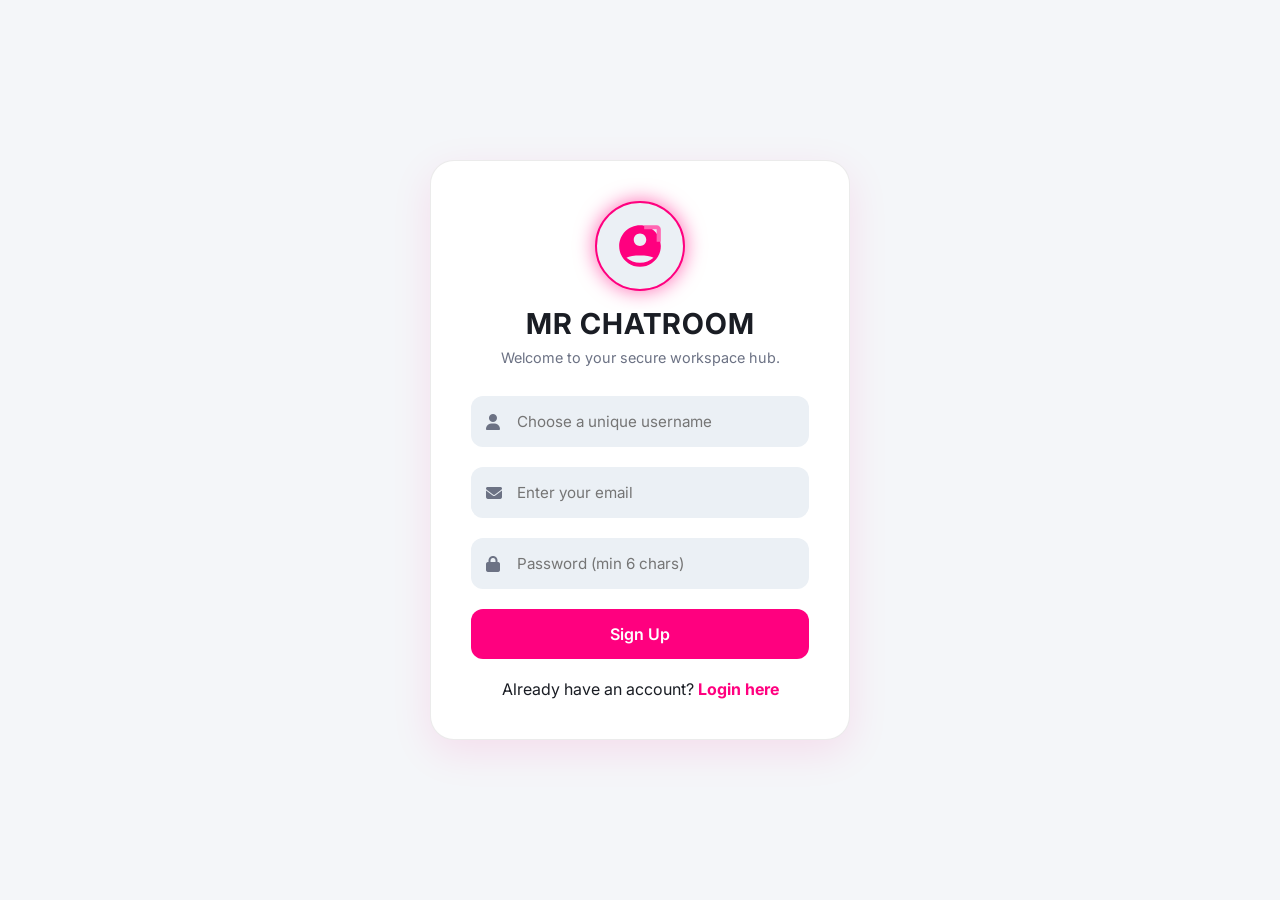
==== index.html @ c6b0d4cb "Add files via upload" ====
<!DOCTYPE html>
<html lang="en">
<head>
    <meta charset="UTF-8">
    <meta name="viewport" content="width=device-width, initial-scale=1.0, maximum-scale=1.0, user-scalable=no, viewport-fit=cover">
    <title>MR - CHATTING PREMIUM</title>

    <!-- EARLY THEME APPLICATION TO PREVENT FOUC -->
    <script>
        (function() {
            const savedTheme = localStorage.getItem("mr_web_theme") || "default";
            if (savedTheme === "default") {
                const systemPrefersDark = window.matchMedia("(prefers-color-scheme: dark)").matches;
                document.documentElement.setAttribute("data-theme", systemPrefersDark ? "dark" : "white");
            } else {
                document.documentElement.setAttribute("data-theme", savedTheme);
            }
        })();
    
// ==================== GAMES, LEADERBOARD & QUIZ SYSTEM ====================

let goldLbUnsub = null;
let levelLbUnsub = null;
let quizLbUnsub = null;

const quizQuestions = [
    { q: "What is the chemical symbol for water?", options: ["H2O", "CO2", "O2", "NaCl"], answer: 0, category: "Chemistry" },
    { q: "What planet is known as the Red Planet?", options: ["Venus", "Mars", "Jupiter", "Saturn"], answer: 1, category: "Astronomy" },
    { q: "What is the speed of light in vacuum?", options: ["300,000 km/s", "150,000 km/s", "1,000 km/s", "Infinite"], answer: 0, category: "Physics" },
    { q: "Which gas do plants absorb from the atmosphere?", options: ["Oxygen", "Nitrogen", "Carbon Dioxide", "Hydrogen"], answer: 2, category: "Biology" },
    { q: "What is the hardest natural substance on Earth?", options: ["Gold", "Iron", "Diamond", "Quartz"], answer: 2, category: "Chemistry" },
    { q: "What force keeps planets in orbit around the Sun?", options: ["Magnetic", "Gravity", "Nuclear", "Electric"], answer: 1, category: "Physics" },
    { q: "What is the largest organ in the human body?", options: ["Heart", "Brain", "Skin", "Liver"], answer: 2, category: "Biology" },
    { q: "What particle has a negative charge?", options: ["Proton", "Neutron", "Electron", "Photon"], answer: 2, category: "Physics" },
    { q: "What is the main gas in Earth's atmosphere?", options: ["Oxygen", "Carbon Dioxide", "Nitrogen", "Hydrogen"], answer: 2, category: "Chemistry" },
    { q: "How many bones are in the adult human body?", options: ["106", "206", "256", "306"], answer: 1, category: "Biology" },
    { q: "What is the unit of electrical resistance?", options: ["Volt", "Ampere", "Ohm", "Watt"], answer: 2, category: "Physics" },
    { q: "Which element has the atomic number 1?", options: ["Helium", "Hydrogen", "Lithium", "Carbon"], answer: 1, category: "Chemistry" },
    { q: "What process do plants use to make food?", options: ["Respiration", "Photosynthesis", "Digestion", "Fermentation"], answer: 1, category: "Biology" },
    { q: "What is the closest star to Earth?", options: ["Proxima Centauri", "Sirius", "The Sun", "Alpha Centauri"], answer: 2, category: "Astronomy" },
    { q: "What is the pH of pure water?", options: ["0", "7", "14", "1"], answer: 1, category: "Chemistry" }
];

let currentQuizIndex = 0;
let quizScore = 0;
let quizTimer = null;
let quizTimeLeft = 15;
let quizAnswered = false;
let quizActive = false;

function setupGamesModal() {
    const openGamesBtn = document.getElementById('open-games-btn');
    const gamesModal = document.getElementById('games-modal');
    const closeGamesBtn = document.getElementById('close-games-btn');
    const diceCard = document.getElementById('games-dice-card');

    if (openGamesBtn && gamesModal) {
        openGamesBtn.addEventListener('click', () => {
            gamesModal.classList.remove('hidden');
        });
    }
    if (closeGamesBtn && gamesModal) {
        closeGamesBtn.addEventListener('click', () => gamesModal.classList.add('hidden'));
    }
    if (diceCard) {
        diceCard.addEventListener('click', () => {
            if (gamesModal) gamesModal.classList.add('hidden');
            document.getElementById('dice-game-modal').classList.remove('hidden');
            loadDiceGame();
        });
    }
    // Add quiz card to games modal
    const gamesBox = gamesModal.querySelector('div[style*="display: flex; flex-direction: column; gap: 15px"]');
    if (gamesBox) {
        const quizCard = document.createElement('div');
        quizCard.style.cssText = 'background: var(--bg-card); border-radius: 16px; padding: 20px; border: 1px solid var(--glass-border); cursor: pointer; transition: all 0.2s;';
        quizCard.onmouseover = function() { this.style.borderColor = 'var(--pink-primary)'; };
        quizCard.onmouseout = function() { this.style.borderColor = 'var(--glass-border)'; };
        quizCard.innerHTML = `
            <div style="display: flex; align-items: center; gap: 15px;">
                <div style="width: 50px; height: 50px; border-radius: 12px; background: linear-gradient(135deg, #9D00FF, var(--pink-primary)); display: flex; align-items: center; justify-content: center; font-size: 1.5rem;"><i class="fas fa-brain" style="color: white;"></i></div>
                <div style="flex: 1;">
                    <h3 style="font-size: 1rem; margin-bottom: 4px;">Science Quiz</h3>
                    <p style="font-size: 0.8rem; color: var(--text-muted);">Test your knowledge. Win Gold instantly.</p>
                </div>
                <i class="fas fa-chevron-right" style="color: var(--text-muted);"></i>
            </div>
        `;
        quizCard.addEventListener('click', () => {
            if (gamesModal) gamesModal.classList.add('hidden');
            document.getElementById('quiz-modal').classList.remove('hidden');
            resetQuizUI();
        });
        gamesBox.appendChild(quizCard);
    }
}

function setupLeaderboardModals() {
    const closeGold = document.getElementById('close-gold-leaderboard');
    const closeLevel = document.getElementById('close-level-leaderboard');
    if (closeGold) {
        closeGold.addEventListener('click', () => {
            document.getElementById('gold-leaderboard-modal').classList.add('hidden');
            if (goldLbUnsub) { goldLbUnsub(); goldLbUnsub = null; }
        });
    }
    if (closeLevel) {
        closeLevel.addEventListener('click', () => {
            document.getElementById('level-leaderboard-modal').classList.add('hidden');
            if (levelLbUnsub) { levelLbUnsub(); levelLbUnsub = null; }
        });
    }
}

function setupDiceGameListeners() {
    const betBtns = document.querySelectorAll('.bet-btn');
    const rollBtn = document.getElementById('roll-dice-btn');
    const closeBtn = document.getElementById('close-dice-btn');
    if (!betBtns.length || !rollBtn || !closeBtn) {
        setTimeout(setupDiceGameListeners, 100);
        return;
    }
    betBtns.forEach(btn => {
        btn.addEventListener('click', () => {
            betBtns.forEach(b => b.classList.remove('selected'));
            btn.classList.add('selected');
            selectedDiceBet = parseInt(btn.dataset.bet);
        });
    });
    rollBtn.addEventListener('click', playDiceGame);
    closeBtn.addEventListener('click', () => {
        document.getElementById('dice-game-modal').classList.add('hidden');
    });
}

async function loadDiceGame() {
    if (!currentUser) return;
    try {
        const snap = await getDoc(doc(db, "users", currentUser.uid));
        const data = snap.data();
        document.getElementById('dice-gold-balance').innerText = ((data.gold || 0)).toLocaleString();
    } catch(e) {}
    loadDiceHistory();
}

async function loadDiceHistory() {
    const container = document.getElementById('dice-history');
    if (!container) return;
    try {
        const q = query(collection(db, "dice_games"), where("userId", "==", currentUser.uid));
        const snap = await getDocs(q);
        container.innerHTML = "";
        if (snap.empty) {
            container.innerHTML = "<p style='text-align:center; opacity:0.5; padding: 10px;'>No games yet</p>";
            return;
        }
        const games = [];
        snap.forEach(d => games.push(d.data()));
        games.sort((a, b) => (b.timestamp || 0) - (a.timestamp || 0));
        let html = "";
        games.forEach(data => {
            const net = data.winnings - data.bet;
            const color = net > 0 ? '#34C759' : (net < 0 ? '#FF3B30' : 'var(--text-muted)');
            const sign = net > 0 ? '+' : '';
            html += `<div class="dice-history-item"><span>Bet ${data.bet} | Roll ${data.roll}</span><span style="color:${color}; font-weight:600;">${sign}${net}</span></div>`;
        });
        container.innerHTML = html;
    } catch(e) {
        container.innerHTML = "<p style='text-align:center; color:red; padding: 10px;'>Error loading history</p>";
    }
}

async function playDiceGame() {
    if (!currentUser) return;
    const bet = selectedDiceBet;
    const userRef = doc(db, "users", currentUser.uid);
    let gold = 0;
    try {
        const snap = await getDoc(userRef);
        gold = (snap.data() || {}).gold || 0;
    } catch(e) { return; }

    if (gold < bet) {
        showToast("💰 Not enough Gold!");
        return;
    }

    const diceEl = document.getElementById('dice-1');
    const resultEl = document.getElementById('dice-result');
    const rollBtn = document.getElementById('roll-dice-btn');

    rollBtn.disabled = true;
    diceEl.classList.add('rolling');
    resultEl.innerText = "Rolling...";
    resultEl.style.color = "";

    try {
        await updateDoc(userRef, { gold: increment(-bet) });
    } catch(e) { return; }
    document.getElementById('dice-gold-balance').innerText = (gold - bet).toLocaleString();

    setTimeout(async () => {
        const roll = Math.floor(Math.random() * 6) + 1;
        diceEl.classList.remove('rolling');
        diceEl.querySelector('.dice-face').innerText = roll;

        let winnings = 0;
        if (roll <= 2) winnings = 0;
        else if (roll <= 4) winnings = bet;
        else if (roll === 5) winnings = bet * 2;
        else winnings = bet * 3;

        const netProfit = winnings - bet;

        if (winnings > 0) {
            try {
                await updateDoc(userRef, { gold: increment(winnings) });
            } catch(e) {}
            document.getElementById('dice-gold-balance').innerText = (gold - bet + winnings).toLocaleString();
        }

        try {
            await addDoc(collection(db, "dice_games"), {
                userId: currentUser.uid,
                bet: bet,
                roll: roll,
                winnings: winnings,
                timestamp: new Date().getTime()
            });
        } catch(e) {}

        if (roll <= 2) {
            resultEl.innerText = `❌ Rolled ${roll}. You lost ${bet} Gold.`;
            resultEl.style.color = "#FF3B30";
        } else if (roll <= 4) {
            resultEl.innerText = `😐 Rolled ${roll}. Break even.`;
            resultEl.style.color = "var(--text-muted)";
        } else if (roll === 5) {
            resultEl.innerText = `🎉 Rolled ${roll}! Won ${winnings} Gold!`;
            resultEl.style.color = "#34C759";
        } else {
            resultEl.innerText = `🔥 Rolled ${roll}! JACKPOT! Won ${winnings} Gold!`;
            resultEl.style.color = "#FFD700";
        }

        rollBtn.disabled = false;
        loadDiceHistory();
    }, 1500);
}

// ==================== REAL-TIME LEADERBOARDS ====================

async function loadGoldLeaderboard() {
    const container = document.getElementById('gold-leaderboard-list');
    if (!container) return;
    container.innerHTML = '<p style="text-align: center; color: var(--text-muted); padding: 20px;">Loading...</p>';

    if (goldLbUnsub) { goldLbUnsub(); goldLbUnsub = null; }

    try {
        goldLbUnsub = onSnapshot(collection(db, "users"), (snap) => {
            let users = [];
            snap.forEach(d => users.push(d.data()));
            users.sort((a, b) => (b.gold || 0) - (a.gold || 0));
            users = users.slice(0, 20);

            let html = "";
            users.forEach((u, idx) => {
                const medal = idx === 0 ? '🥇' : (idx === 1 ? '🥈' : (idx === 2 ? '🥉' : `#${idx + 1}`));
                html += `
                    <div style="display: flex; align-items: center; gap: 12px; padding: 10px; background: var(--bg-card); border-radius: 12px; border: 1px solid var(--glass-border);">
                        <div style="font-size: 1.2rem; font-weight: 700; width: 36px; text-align: center; color: var(--pink-primary);">${medal}</div>
                        <img src="${u.photoURL || 'https://via.placeholder.com/40'}" style="width: 36px; height: 36px; border-radius: 50%; object-fit: cover; border: 2px solid var(--pink-primary);">
                        <div style="flex: 1; min-width: 0;">
                            <div style="font-weight: 600; font-size: 0.9rem; white-space: nowrap; overflow: hidden; text-overflow: ellipsis;">${u.fullName || u.username || 'User'}</div>
                            <div style="font-size: 0.75rem; color: var(--text-muted);">Lv.${u.level || 1}</div>
                        </div>
                        <div style="font-weight: 700; color: #FFD700; font-size: 0.9rem;">${(u.gold || 0).toLocaleString()} <i class="fas fa-coins" style="font-size: 0.7rem;"></i></div>
                    </div>
                `;
            });
            container.innerHTML = html;
        });
    } catch(e) {
        container.innerHTML = '<p style="text-align: center; color: #FF3B30; padding: 20px;">Failed to load leaderboard.</p>';
    }
}

async function loadLevelLeaderboard() {
    const container = document.getElementById('level-leaderboard-list');
    if (!container) return;
    container.innerHTML = '<p style="text-align: center; color: var(--text-muted); padding: 20px;">Loading...</p>';

    if (levelLbUnsub) { levelLbUnsub(); levelLbUnsub = null; }

    try {
        levelLbUnsub = onSnapshot(collection(db, "users"), (snap) => {
            let users = [];
            snap.forEach(d => users.push(d.data()));
            users.sort((a, b) => (b.level || 1) - (a.level || 1) || (b.xp || 0) - (a.xp || 0));
            users = users.slice(0, 20);

            let html = "";
            users.forEach((u, idx) => {
                const medal = idx === 0 ? '🥇' : (idx === 1 ? '🥈' : (idx === 2 ? '🥉' : `#${idx + 1}`));
                const badge = getUserBadgeType(u.level || 1);
                html += `
                    <div style="display: flex; align-items: center; gap: 12px; padding: 10px; background: var(--bg-card); border-radius: 12px; border: 1px solid var(--glass-border);">
                        <div style="font-size: 1.2rem; font-weight: 700; width: 36px; text-align: center; color: var(--pink-primary);">${medal}</div>
                        <img src="${u.photoURL || 'https://via.placeholder.com/40'}" style="width: 36px; height: 36px; border-radius: 50%; object-fit: cover; border: 2px solid var(--pink-primary);">
                        <div style="flex: 1; min-width: 0;">
                            <div style="font-weight: 600; font-size: 0.9rem; white-space: nowrap; overflow: hidden; text-overflow: ellipsis;">${u.fullName || u.username || 'User'}</div>
                            <div style="font-size: 0.75rem; color: var(--text-muted);">${(u.xp || 0)}/${calculateRequiredXpForLevel(u.level || 1)} XP</div>
                        </div>
                        <div style="display: flex; align-items: center; gap: 6px;">
                            <span style="font-weight: 700; color: var(--pink-light); font-size: 0.9rem;">Lv.${u.level || 1}</span>
                            <span class="badge-type ${badge.class}" style="font-size: 0.6rem; padding: 1px 5px;">${badge.text}</span>
                        </div>
                    </div>
                `;
            });
            container.innerHTML = html;
        });
    } catch(e) {
        container.innerHTML = '<p style="text-align: center; color: #FF3B30; padding: 20px;">Failed to load leaderboard.</p>';
    }
}

// ==================== SCIENCE QUIZ SYSTEM ====================

function setupQuizGame() {
    const closeQuizBtn = document.getElementById('close-quiz-btn');
    const startBtn = document.getElementById('quiz-start-btn');
    const nextBtn = document.getElementById('quiz-next-btn');

    if (closeQuizBtn) {
        closeQuizBtn.addEventListener('click', () => {
            document.getElementById('quiz-modal').classList.add('hidden');
            stopQuizTimer();
            quizActive = false;
        });
    }
    if (startBtn) {
        startBtn.addEventListener('click', startQuizGame);
    }
    if (nextBtn) {
        nextBtn.addEventListener('click', nextQuizQuestion);
    }
    loadQuizLeaderboard();
}

function resetQuizUI() {
    currentQuizIndex = 0;
    quizScore = 0;
    quizAnswered = false;
    quizActive = false;
    document.getElementById('quiz-current-q').innerText = '1';
    document.getElementById('quiz-timer').innerText = '15s';
    document.getElementById('quiz-timer').style.color = 'var(--pink-primary)';
    document.getElementById('quiz-question-box').innerText = 'Press Start to begin the Science Quiz!';
    document.getElementById('quiz-options').innerHTML = '';
    document.getElementById('quiz-result-area').innerText = '';
    document.getElementById('quiz-start-btn').style.display = 'inline-block';
    document.getElementById('quiz-next-btn').style.display = 'none';
}

function startQuizGame() {
    if (!currentUser) { showToast('Please login first'); return; }
    currentQuizIndex = 0;
    quizScore = 0;
    quizActive = true;
    document.getElementById('quiz-start-btn').style.display = 'none';
    document.getElementById('quiz-next-btn').style.display = 'none';
    showQuizQuestion();
}

function showQuizQuestion() {
    if (currentQuizIndex >= 10) {
        endQuizGame();
        return;
    }
    quizAnswered = false;
    quizTimeLeft = 15;
    const q = quizQuestions[currentQuizIndex];
    document.getElementById('quiz-current-q').innerText = currentQuizIndex + 1;
    document.getElementById('quiz-question-box').innerText = `[${q.category}] ${q.q}`;
    document.getElementById('quiz-result-area').innerText = '';
    document.getElementById('quiz-next-btn').style.display = 'none';

    const optsContainer = document.getElementById('quiz-options');
    optsContainer.innerHTML = '';
    q.options.forEach((opt, idx) => {
        const btn = document.createElement('button');
        btn.style.cssText = 'padding: 12px 16px; border-radius: 12px; border: 1px solid var(--glass-border); background: var(--bg-card); color: var(--text-main); font-weight: 500; cursor: pointer; transition: all 0.2s; text-align: left; font-size: 0.9rem;';
        btn.innerText = opt;
        btn.onmouseover = function() { if (!quizAnswered) this.style.borderColor = 'var(--pink-primary)'; };
        btn.onmouseout = function() { if (!quizAnswered) this.style.borderColor = 'var(--glass-border)'; };
        btn.onclick = () => checkQuizAnswer(idx, btn, q.answer);
        optsContainer.appendChild(btn);
    });

    startQuizTimer();
}

function startQuizTimer() {
    stopQuizTimer();
    const timerEl = document.getElementById('quiz-timer');
    timerEl.innerText = quizTimeLeft + 's';
    timerEl.style.color = 'var(--pink-primary)';
    quizTimer = setInterval(() => {
        quizTimeLeft--;
        timerEl.innerText = quizTimeLeft + 's';
        if (quizTimeLeft <= 5) timerEl.style.color = '#FF3B30';
        if (quizTimeLeft <= 0) {
            stopQuizTimer();
            if (!quizAnswered) {
                quizAnswered = true;
                document.getElementById('quiz-result-area').innerText = '⏰ Time up! No points.';
                document.getElementById('quiz-result-area').style.color = 'var(--text-muted)';
                document.getElementById('quiz-next-btn').style.display = 'inline-block';
                highlightCorrectAnswer(quizQuestions[currentQuizIndex].answer);
            }
        }
    }, 1000);
}

function stopQuizTimer() {
    if (quizTimer) { clearInterval(quizTimer); quizTimer = null; }
}

function highlightCorrectAnswer(correctIdx) {
    const opts = document.getElementById('quiz-options').children;
    for (let i = 0; i < opts.length; i++) {
        if (i === correctIdx) {
            opts[i].style.background = 'rgba(52, 199, 89, 0.2)';
            opts[i].style.borderColor = '#34C759';
            opts[i].style.color = '#34C759';
        } else {
            opts[i].style.opacity = '0.5';
            opts[i].style.cursor = 'default';
        }
    }
}

async function checkQuizAnswer(selectedIdx, btnElement, correctIdx) {
    if (quizAnswered || !quizActive) return;
    quizAnswered = true;
    stopQuizTimer();

    const resultArea = document.getElementById('quiz-result-area');
    const isCorrect = selectedIdx === correctIdx;

    if (isCorrect) {
        btnElement.style.background = 'rgba(52, 199, 89, 0.2)';
        btnElement.style.borderColor = '#34C759';
        btnElement.style.color = '#34C759';
        resultArea.innerText = '✅ Correct! +50 Gold';
        resultArea.style.color = '#34C759';
        quizScore++;
        try {
            await earnGold(50, 'quiz_correct');
            await addDoc(collection(db, "quiz_results"), {
                userId: currentUser.uid,
                userName: currentUser.displayName || 'User',
                questionIndex: currentQuizIndex,
                correct: true,
                timestamp: new Date().getTime()
            });
        } catch(e) {}
    } else {
        btnElement.style.background = 'rgba(255, 59, 48, 0.2)';
        btnElement.style.borderColor = '#FF3B30';
        btnElement.style.color = '#FF3B30';
        resultArea.innerText = '❌ Wrong answer!';
        resultArea.style.color = '#FF3B30';
        try {
            await addDoc(collection(db, "quiz_results"), {
                userId: currentUser.uid,
                userName: currentUser.displayName || 'User',
                questionIndex: currentQuizIndex,
                correct: false,
                timestamp: new Date().getTime()
            });
        } catch(e) {}
    }

    highlightCorrectAnswer(correctIdx);
    document.getElementById('quiz-next-btn').style.display = 'inline-block';
}

function nextQuizQuestion() {
    currentQuizIndex++;
    showQuizQuestion();
}

function endQuizGame() {
    quizActive = false;
    stopQuizTimer();
    document.getElementById('quiz-question-box').innerText = `🎉 Quiz Complete! You scored ${quizScore}/10`;
    document.getElementById('quiz-options').innerHTML = '';
    document.getElementById('quiz-result-area').innerText = quizScore >= 7 ? '🔥 Excellent! You earned bonus Gold!' : (quizScore >= 4 ? '👍 Good job!' : '💪 Keep practicing!');
    document.getElementById('quiz-result-area').style.color = quizScore >= 7 ? '#FFD700' : 'var(--text-muted)';
    document.getElementById('quiz-next-btn').style.display = 'none';
    document.getElementById('quiz-start-btn').style.display = 'inline-block';
    document.getElementById('quiz-start-btn').innerText = 'Play Again';

    if (quizScore >= 7) {
        earnGold(100, 'quiz_bonus').catch(() => {});
    }
}

function loadQuizLeaderboard() {
    const container = document.getElementById('quiz-leaders-list');
    if (!container) return;

    if (quizLbUnsub) { quizLbUnsub(); quizLbUnsub = null; }

    try {
        quizLbUnsub = onSnapshot(
            query(collection(db, "quiz_results"), where("correct", "==", true)),
            (snap) => {
                const scores = {};
                snap.forEach(d => {
                    const data = d.data();
                    if (!scores[data.userId]) {
                        scores[data.userId] = { name: data.userName, count: 0 };
                    }
                    scores[data.userId].count++;
                });
                const sorted = Object.entries(scores).sort((a, b) => b[1].count - a[1].count).slice(0, 10);

                let html = "";
                sorted.forEach(([uid, data], idx) => {
                    const medal = idx === 0 ? '🥇' : (idx === 1 ? '🥈' : (idx === 2 ? '🥉' : `#${idx + 1}`));
                    html += `<div style="display: flex; align-items: center; gap: 8px; padding: 6px; background: rgba(255,255,255,0.05); border-radius: 8px;">
                        <span style="font-weight: 700; color: var(--pink-primary); width: 24px;">${medal}</span>
                        <span style="flex: 1; font-size: 0.8rem; white-space: nowrap; overflow: hidden; text-overflow: ellipsis;">${data.name}</span>
                        <span style="font-weight: 600; color: #34C759; font-size: 0.8rem;">${data.count} correct</span>
                    </div>`;
                });
                container.innerHTML = html || '<p style="text-align: center; color: var(--text-muted); padding: 10px;">No quiz data yet</p>';
            }
        );
    } catch(e) {
        container.innerHTML = '<p style="text-align: center; color: var(--text-muted); padding: 10px;">Quiz leaderboard loading...</p>';
    }
}

window.openSocialProfile = openSocialProfile;
    window.loadGoldLeaderboard = loadGoldLeaderboard;
    window.loadLevelLeaderboard = loadLevelLeaderboard;
    </script>

    <link href="https://fonts.googleapis.com/css2?family=Inter:wght@300;400;500;600;700&display=swap" rel="stylesheet">
    <link rel="stylesheet" href="https://cdnjs.cloudflare.com/ajax/libs/font-awesome/6.4.0/css/all.min.css">

    <style>
        :root, [data-theme="dark"] {
            --bg-main: #0B0C10;
            --bg-sidebar: #12131C;
            --bg-card: #1F2029;
            --pink-primary: #FF007F;
            --pink-hover: #E0006C;
            --pink-light: #FF66B2;
            --text-main: #FFFFFF;
            --text-muted: #8F92A1;
            --glass-border: rgba(255, 0, 127, 0.15);
            --status-sent: #8F92A1;
            --status-delivered: #CCCCCC;
            --status-seen: #00E6FF;
            --dropdown-bg: #1F2029;
            --dropdown-item-hover: rgba(255, 0, 127, 0.1);
        }

        [data-theme="white"] {
            --bg-main: #F4F6F9;
            --bg-sidebar: #FFFFFF;
            --bg-card: #EBF0F5;
            --pink-primary: #FF007F;
            --pink-hover: #E0006C;
            --pink-light: #FF66B2;
            --text-main: #1A1D24;
            --text-muted: #6C7284;
            --glass-border: rgba(0, 0, 0, 0.08);
            --status-sent: #6C7284;
            --status-delivered: #888888;
            --status-seen: #00A3C4;
            --dropdown-bg: #FFFFFF;
            --dropdown-item-hover: rgba(0, 0, 0, 0.05);
        }

        .messages-container[data-inbox-theme="classic"] {
            background-color: var(--bg-main);
            background-image: radial-gradient(rgba(255, 0, 127, 0.03) 1px, transparent 0);
            background-size: 24px 24px;
        }
        .messages-container[data-inbox-theme="midnight"] {
            background: linear-gradient(135deg, #020024 0%, #090979 50%, #00d4ff 100%);
        }
        .messages-container[data-inbox-theme="sunset"] {
            background: linear-gradient(45deg, #405de6, #5851db, #833ab4, #c13584, #e1306c, #fd1d1d);
            background-size: 400% 400%;
            animation: gradientBG 15s ease infinite;
        }
        .messages-container[data-inbox-theme="mint"] {
            background: linear-gradient(135deg, #134E5E 0%, #71B280 100%);
        }
        .messages-container[data-inbox-theme="cyber"] {
            background: linear-gradient(180deg, #140526 0%, #0f031d 50%, #2c044d 100%);
            background-image: radial-gradient(rgba(0, 230, 255, 0.05) 1px, transparent 0);
            background-size: 20px 20px;
        }

        @keyframes gradientBG {
            0% { background-position: 0% 50%; }
            50% { background-position: 100% 50%; }
            100% { background-position: 0% 50%; }
        }

        * {
            box-sizing: border-box;
            margin: 0;
            padding: 0;
            font-family: 'Inter', sans-serif;
            transition: background-color 0.25s, border-color 0.25s;
        }

        body {
            background-color: var(--bg-main);
            color: var(--text-main);
            height: 100vh;
            height: calc(var(--vh, 1vh) * 100);
            overflow: hidden;
            display: flex;
            align-items: center;
            justify-content: center;
        }

        .hidden { display: none !important; }

        .badge-type {
            font-size: 0.75rem;
            padding: 2px 8px;
            border-radius: 20px;
            font-weight: bold;
            text-transform: uppercase;
        }
        .badge-bronze { background: #CD7F32; color: white; }
        .badge-silver { background: #C0C0C0; color: #1A1D24; }
        .badge-gold { background: #FFD700; color: #1A1D24; box-shadow: 0 0 10px rgba(255, 215, 0, 0.5); }

        .xp-progress-container {
            width: 100%;
            background: rgba(255,255,255,0.1);
            border-radius: 10px;
            height: 6px;
            margin-top: 4px;
            overflow: hidden;
        }
        .xp-progress-bar {
            height: 100%;
            background: var(--pink-primary);
            width: 0%;
            transition: width 0.4s ease;
        }

        .dropdown-wrapper {
            position: relative;
            display: inline-block;
        }
        .custom-theme-dropdown {
            position: absolute;
            top: 45px;
            right: 0;
            background: var(--dropdown-bg);
            border: 1px solid var(--glass-border);
            border-radius: 14px;
            box-shadow: 0 8px 30px rgba(0,0,0,0.3);
            z-index: 2000;
            min-width: 160px;
            padding: 8px 0;
            transform-origin: top right;
            animation: dropFade 0.2s ease-out;
        }
        @keyframes dropFade {
            from { opacity: 0; transform: scale(0.95) translateY(-10px); }
            to { opacity: 1; transform: scale(1) translateY(0); }
        }
        .dropdown-item {
            padding: 10px 16px;
            display: flex;
            align-items: center;
            gap: 10px;
            color: var(--text-main);
            font-size: 0.88rem;
            cursor: pointer;
            transition: background 0.2s;
        }
        .dropdown-item:hover {
            background: var(--dropdown-item-hover);
        }
        .dropdown-item.active {
            color: var(--pink-primary);
            font-weight: 600;
        }

        .auth-box {
            background: var(--bg-sidebar);
            border: 1px solid var(--glass-border);
            border-radius: 24px;
            padding: 40px;
            width: 100%;
            max-width: 420px;
            box-shadow: 0 12px 40px rgba(255, 0, 127, 0.1);
            text-align: center;
        }

        .auth-header-logo {
            width: 90px;
            height: 90px;
            border-radius: 50%;
            margin: 0 auto 15px auto;
            border: 2px solid var(--pink-primary);
            box-shadow: 0 0 20px rgba(255, 0, 127, 0.6);
            background-color: var(--bg-card);
            display: flex;
            align-items: center;
            justify-content: center;
        }

        .auth-header h2 {
            font-size: 1.8rem;
            font-weight: 700;
            margin-bottom: 8px;
            letter-spacing: 1px;
            color: var(--text-main);
        }

        .auth-header p {
            color: var(--text-muted);
            font-size: 0.9rem;
            margin-bottom: 30px;
        }

        .input-group {
            position: relative;
            margin-bottom: 20px;
            display: flex;
            align-items: center;
        }

        .input-group i {
            position: absolute;
            left: 15px;
            color: var(--text-muted);
            z-index: 2;
        }

        .input-group input {
            width: 100%;
            padding: 15px 15px 15px 45px;
            background: var(--bg-card);
            border: 1px solid transparent;
            border-radius: 12px;
            color: var(--text-main);
            font-size: 0.95rem;
            transition: all 0.3s;
        }

        .input-group input:focus {
            border-color: var(--pink-primary);
            outline: none;
            box-shadow: 0 0 10px rgba(255, 0, 127, 0.2);
        }

        .main-btn {
            width: 100%;
            padding: 15px;
            background: var(--pink-primary);
            border: none;
            border-radius: 12px;
            color: white;
            font-size: 1rem;
            font-weight: 600;
            cursor: pointer;
            transition: background 0.3s;
        }
        .main-btn:hover { background: var(--pink-hover); }

        .app-container {
            display: flex;
            width: 100vw;
            height: 100vh;
            height: calc(var(--vh, 1vh) * 100);
            background-color: var(--bg-main);
            position: fixed;
            top: 0; left: 0; right: 0; bottom: 0;
            overflow: hidden;
        }

        .sidebar {
            width: 350px;
            background-color: var(--bg-sidebar);
            border-right: 1px solid var(--glass-border);
            display: flex;
            flex-direction: column;
            z-index: 10;
        }

        .sidebar-header {
            padding: 20px;
            display: flex;
            justify-content: space-between;
            align-items: center;
            border-bottom: 1px solid var(--glass-border);
        }

        .user-profile {
            display: flex;
            align-items: center;
            gap: 12px;
            width: calc(100% - 110px);
        }

        .avatar {
            width: 42px;
            height: 42px;
            border-radius: 50%;
            object-fit: cover;
            border: 2px solid var(--pink-primary);
        }

        .sidebar-header span {
            font-weight: 600;
            font-size: 0.95rem;
            color: var(--text-main);
        }

        .icon-btn {
            background: transparent;
            border: none;
            color: var(--text-muted);
            font-size: 1.2rem;
            cursor: pointer;
            transition: color 0.3s;
            flex-shrink: 0;
        }

        .icon-btn:hover { color: var(--pink-primary); }

        .search-box { padding: 15px 20px; }
        .search-box .input-group { margin-bottom: 0; }

        .tabs-container {
            display: flex;
            padding: 5px 20px;
            gap: 5px;
        }

        .tab-link {
            flex: 1;
            padding: 10px;
            background: transparent;
            border: none;
            color: var(--text-muted);
            font-weight: 600;
            font-size: 0.85rem;
            cursor: pointer;
            border-bottom: 2px solid transparent;
            transition: all 0.3s;
            text-align: center;
        }

        .tab-link.active {
            color: var(--pink-primary);
            border-bottom-color: var(--pink-primary);
        }

        .admin-room-control-panel {
            padding: 15px 20px;
            background: rgba(255, 0, 127, 0.05);
            border-bottom: 1px solid var(--glass-border);
        }
        .admin-room-control-panel h4 {
            font-size: 0.85rem;
            color: var(--pink-light);
            margin-bottom: 10px;
            text-transform: uppercase;
            letter-spacing: 0.5px;
        }
        .admin-room-form-grid {
            display: flex;
            flex-direction: column;
            gap: 8px;
        }
        .admin-room-form-grid input {
            width: 100%;
            padding: 10px 12px;
            background: var(--bg-card);
            border: 1px solid var(--glass-border);
            border-radius: 8px;
            color: var(--text-main);
            font-size: 0.85rem;
        }
        .admin-room-form-grid input:focus {
            outline: none;
            border-color: var(--pink-primary);
        }

        .user-list {
            list-style: none;
            overflow-y: auto;
            flex: 1;
        }

        .user-item-info {
            display: flex;
            align-items: center;
            justify-content: space-between;
            padding: 15px 20px;
            border-bottom: 1px solid rgba(255, 0, 127, 0.05);
            transition: background 0.3s;
        }

        .user-item-info:hover {
            background: rgba(255, 0, 127, 0.05);
        }

        .user-core {
            display: flex;
            align-items: center;
            gap: 12px;
        }

        .name { font-weight: 500; color: var(--text-main); font-size: 0.95rem; }
        .subtext { font-size: 0.8rem; color: var(--text-muted); width: 180px; white-space: nowrap; overflow: hidden; text-overflow: ellipsis; }

        .action-btn-sm {
            padding: 6px 12px;
            border-radius: 8px;
            font-size: 0.8rem;
            font-weight: 600;
            cursor: pointer;
            border: none;
            transition: all 0.2s;
        }
        .btn-pink { background: var(--pink-primary); color: white; }
        .btn-pink:hover { background: var(--pink-hover); }
        .btn-muted { background: var(--bg-card); color: var(--text-muted); border: 1px solid var(--glass-border); }

        .chat-main {
            flex: 1;
            background: var(--bg-main);
            display: flex;
            flex-direction: column;
            position: relative;
            height: 100%;
        }

        .welcome-screen {
            display: flex;
            flex: 1;
            align-items: center;
            justify-content: center;
            text-align: center;
        }

        .welcome-logo {
            width: 120px;
            height: 120px;
            border-radius: 50%;
            margin: 0 auto 20px auto;
            border: 2px solid var(--pink-primary);
            box-shadow: 0 0 25px rgba(255,0,127,0.5);
            animation: pulse 2s infinite;
            display: flex;
            align-items: center;
            justify-content: center;
            background-color: var(--bg-sidebar);
        }

        @keyframes pulse {
            0% { transform: scale(1); box-shadow: 0 0 20px rgba(255,0,127,0.5); }
            50% { transform: scale(1.03); box-shadow: 0 0 35px rgba(255,0,127,0.8); }
            100% { transform: scale(1); box-shadow: 0 0 20px rgba(255,0,127,0.5); }
        }

        .chat-area {
            display: flex;
            flex-direction: column;
            height: 100%;
            position: relative;
        }

        .chat-header {
            padding: 20px;
            background: var(--bg-sidebar);
            border-bottom: 1px solid var(--glass-border);
            display: flex;
            align-items: center;
            justify-content: space-between;
            flex-shrink: 0;
        }

        .messages-container {
            flex: 1;
            padding: 25px;
            overflow-y: auto;
            display: flex;
            flex-direction: column;
            gap: 15px;
            -webkit-overflow-scrolling: touch;
        }

        .msg-row { 
            display: flex; 
            width: 100%; 
            position: relative;
            touch-action: pan-y;
            transition: transform 0.1s ease-out;
        }
        .msg-row.sent { justify-content: flex-end; }
        .msg-row.received { justify-content: flex-start; }

        .msg-bubble {
            max-width: 75%;
            padding: 12px 18px;
            border-radius: 18px;
            font-size: 0.95rem;
            line-height: 1.4;
            position: relative;
            box-shadow: 0 3px 10px rgba(0,0,0,0.2);
            cursor: pointer;
            user-select: none;
            -webkit-user-select: none;
        }

        .sent .msg-bubble {
            background: linear-gradient(135deg, var(--pink-primary), #FF0055);
            color: #fff;
            border-bottom-right-radius: 4px;
        }

        .received .msg-bubble {
            background: var(--bg-card);
            color: var(--text-main);
            border-bottom-left-radius: 4px;
            border: 1px solid rgba(255, 255, 255, 0.05);
        }

        .reply-context-inside-bubble {
            background: rgba(0, 0, 0, 0.15);
            border-left: 3px solid var(--pink-light);
            padding: 6px 10px;
            border-radius: 6px;
            font-size: 0.82rem;
            margin-bottom: 6px;
            color: rgba(255,255,255,0.9);
        }
        .received .reply-context-inside-bubble {
            background: rgba(255, 255, 255, 0.05);
            border-left: 3px solid var(--pink-primary);
            color: var(--text-muted);
        }

        .msg-media-content {
            max-width: 100%;
            border-radius: 12px;
            margin-top: 5px;
            display: block;
            max-height: 200px;
            object-fit: cover;
        }

        .premium-audio-player {
            display: flex;
            align-items: center;
            gap: 12px;
            min-width: 200px;
            max-width: 260px;
            padding: 4px 0;
        }

        /* Sent bubble (pink gradient) - white UI */
        .sent .premium-audio-player {
            color: #fff;
        }
        .sent .audio-control-btn {
            width: 34px;
            height: 34px;
            border-radius: 50%;
            background: rgba(255, 255, 255, 0.2);
            border: none;
            color: #fff;
            display: flex;
            align-items: center;
            justify-content: center;
            cursor: pointer;
            font-size: 0.9rem;
            transition: all 0.2s;
            flex-shrink: 0;
        }
        .sent .audio-control-btn:hover {
            background: rgba(255, 255, 255, 0.35);
            transform: scale(1.08);
        }
        .sent .audio-timeline-track {
            flex: 1;
            height: 4px;
            background: rgba(255, 255, 255, 0.3);
            border-radius: 2px;
            position: relative;
            cursor: pointer;
            overflow: hidden;
        }
        .sent .audio-timeline-fill {
            height: 100%;
            width: 0%;
            background: #fff;
            border-radius: 2px;
            position: absolute;
            top: 0; left: 0;
            transition: width 0.1s linear;
        }
        .sent .audio-time-stamp {
            font-size: 0.75rem;
            color: rgba(255, 255, 255, 0.9);
            font-variant-numeric: tabular-nums;
            min-width: 36px;
            text-align: right;
        }

        /* Received bubble (card bg) - theme-aware UI */
        .received .premium-audio-player {
            color: var(--text-main);
        }
        .received .audio-control-btn {
            width: 34px;
            height: 34px;
            border-radius: 50%;
            background: rgba(0, 0, 0, 0.08);
            border: none;
            color: var(--text-main);
            display: flex;
            align-items: center;
            justify-content: center;
            cursor: pointer;
            font-size: 0.9rem;
            transition: all 0.2s;
            flex-shrink: 0;
        }
        .received .audio-control-btn:hover {
            background: rgba(0, 0, 0, 0.15);
            transform: scale(1.08);
        }
        .received .audio-timeline-track {
            flex: 1;
            height: 4px;
            background: rgba(0, 0, 0, 0.12);
            border-radius: 2px;
            position: relative;
            cursor: pointer;
            overflow: hidden;
        }
        .received .audio-timeline-fill {
            height: 100%;
            width: 0%;
            background: var(--pink-primary);
            border-radius: 2px;
            position: absolute;
            top: 0; left: 0;
            transition: width 0.1s linear;
        }
        .received .audio-time-stamp {
            font-size: 0.75rem;
            color: var(--text-muted);
            font-variant-numeric: tabular-nums;
            min-width: 36px;
            text-align: right;
        }

        .msg-meta-wrapper {
            display: flex;
            align-items: center;
            justify-content: flex-end;
            gap: 5px;
            margin-top: 5px;
        }

        .msg-meta {
            font-size: 0.7rem;
            color: rgba(255,255,255,0.6);
        }
        .received .msg-meta {
            color: var(--text-muted);
        }

        .status-tick {
            font-size: 0.75rem;
            display: inline-flex;
            align-items: center;
        }
        .status-tick.sent { color: var(--status-sent); }
        .status-tick.delivered { color: var(--status-delivered); }
        .status-tick.seen { color: var(--status-seen); }

        .message-form-container {
            display: flex;
            flex-direction: column;
            background: var(--bg-sidebar);
            border-top: 1px solid var(--glass-border);
            width: 100%;
            flex-shrink: 0;
        }

        .reply-context-bar {
            display: flex;
            align-items: center;
            justify-content: space-between;
            background: rgba(255, 0, 127, 0.05);
            padding: 8px 20px;
            border-bottom: 1px solid var(--glass-border);
            font-size: 0.85rem;
            animation: dropFade 0.2s ease-out;
        }
        .reply-context-bar .reply-details {
            display: flex;
            flex-direction: column;
            overflow: hidden;
            white-space: nowrap;
            text-overflow: ellipsis;
        }

        .message-input-area {
            padding: 15px 20px;
            display: flex;
            gap: 10px;
            align-items: center;
            position: relative;
            width: 100%;
            flex-wrap: nowrap !important;
        }

        .message-input-area input {
            flex: 1;
            min-width: 0;
            padding: 14px 20px;
            background: var(--bg-card);
            border: 1px solid var(--glass-border);
            border-radius: 30px;
            color: var(--text-main);
            font-size: 0.95rem;
            transition: all 0.3s;
        }

        .message-input-area input:focus {
            outline: none;
            border-color: var(--pink-primary);
        }

        .send-btn {
            width: 46px;
            height: 46px;
            background: var(--pink-primary);
            border: none;
            border-radius: 50%;
            color: white;
            font-size: 1.1rem;
            cursor: pointer;
            transition: all 0.3s;
            display: flex;
            align-items: center;
            justify-content: center;
            box-shadow: 0 4px 10px rgba(255, 0, 127, 0.3);
            flex-shrink: 0 !important;
        }

        .send-btn:hover { transform: scale(1.05); background: var(--pink-hover); }

        .gif-container-panel {
            position: absolute;
            bottom: 95px;
            left: 50%;
            transform: translateX(-50%);
            width: 90%;
            max-width: 380px;
            background: var(--bg-sidebar);
            border: 1px solid var(--pink-primary);
            border-radius: 20px;
            padding: 16px;
            z-index: 999;
            box-shadow: 0 10px 30px rgba(0,0,0,0.7);
            max-height: 320px;
            display: flex;
            flex-direction: column;
            gap: 12px;
        }

        .gif-search-bar {
            display: flex;
            gap: 8px;
            align-items: center;
        }
        .gif-search-bar input {
            flex: 1;
            padding: 10px 14px;
            background: var(--bg-card);
            border: 1px solid var(--glass-border);
            border-radius: 10px;
            color: var(--text-main);
            font-size: 0.85rem;
        }
        .gif-results-grid {
            display: grid;
            grid-template-columns: repeat(3, 1fr);
            gap: 8px;
            overflow-y: auto;
            flex: 1;
        }
        .gif-results-grid img {
            width: 100%;
            height: 80px;
            object-fit: cover;
            border-radius: 8px;
            cursor: pointer;
            transition: transform 0.2s;
        }
        .gif-results-grid img:hover {
            transform: scale(1.05);
            box-shadow: 0 0 8px var(--pink-primary);
        }

        .msg-action-popup-overlay {
            position: fixed;
            top: 0; left: 0; width: 100vw; height: 100vh;
            background: rgba(0,0,0,0.5);
            z-index: 15000;
            display: flex;
            align-items: center;
            justify-content: center;
            animation: fadeIn 0.15s ease-out;
        }
        .msg-action-card {
            background: var(--bg-sidebar);
            border: 1px solid var(--glass-border);
            border-radius: 16px;
            width: 280px;
            box-shadow: 0 10px 30px rgba(0,0,0,0.5);
            overflow: hidden;
            animation: dropFade 0.2s cubic-bezier(0.175, 0.885, 0.32, 1.275);
        }
        @keyframes fadeIn { from { opacity:0; } to { opacity:1; } }

        .voice-recording-active .icon-btn i.fa-microphone {
            color: var(--pink-primary);
            animation: mic-blink 1s infinite alternate;
        }
        @keyframes mic-blink {
            0% { opacity: 1; transform: scale(1); }
            100% { opacity: 0.3; transform: scale(1.2); }
        }

        .attachment-preview-bar {
            background: var(--bg-card);
            padding: 10px 20px;
            display: flex;
            align-items: center;
            justify-content: space-between;
            border-top: 1px solid var(--glass-border);
        }
        .attachment-preview-bar img {
            height: 50px;
            border-radius: 6px;
            border: 1px solid var(--pink-primary);
        }

        .toast {
            position: fixed;
            bottom: 30px;
            right: 30px;
            background: #FF007F;
            color: white;
            padding: 15px 30px;
            border-radius: 12px;
            font-weight: 600;
            box-shadow: 0 10px 25px rgba(255,0,127,0.4);
            z-index: 9999;
        }

        /* ==================== CALLING SYSTEM UI ==================== */
        .incoming-call-overlay {
            position: fixed;
            top: 0; left: 0;
            width: 100%;
            height: 100vh;
            height: 100dvh;
            height: calc(var(--vh, 1vh) * 100);
            background: rgba(11, 12, 16, 0.95);
            z-index: 30000;
            display: flex;
            flex-direction: column;
            align-items: center;
            justify-content: center;
            gap: 15px;
            backdrop-filter: blur(10px);
            padding-bottom: calc(env(safe-area-inset-bottom) + 20px);
            overflow: hidden;
        }
        .incoming-call-avatar {
            width: 110px; height: 110px; border-radius: 50%;
            border: 3px solid var(--pink-primary);
            box-shadow: 0 0 30px rgba(255,0,127,0.4);
            object-fit: cover;
        }
        .incoming-call-name { font-size: 1.5rem; font-weight: 700; }
        .incoming-call-type { color: var(--text-muted); font-size: 1rem; }
        .incoming-call-actions {
            display: flex; gap: 40px; margin-top: 30px;
            margin-bottom: calc(20px + env(safe-area-inset-bottom));
            flex-shrink: 0;
            z-index: 10;
        }
        .call-action-btn {
            width: 70px; height: 70px; border-radius: 50%;
            border: none; font-size: 1.6rem; cursor: pointer;
            display: flex; align-items: center; justify-content: center;
            transition: all 0.2s; box-shadow: 0 4px 15px rgba(0,0,0,0.3);
        }
        .call-action-btn:hover { transform: scale(1.08); }
        .call-accept { background: #34C759; color: white; }
        .call-reject { background: #FF3B30; color: white; }

        .active-call-overlay {
            position: fixed;
            top: 0; left: 0; width: 100%;
            height: 100vh;
            height: 100dvh; /* Modern mobile browsers */
            height: calc(var(--vh, 1vh) * 100);
            background: var(--bg-main);
            z-index: 30000;
            display: flex;
            flex-direction: column;
            padding-bottom: 160px; /* Space for fixed control bar at bottom: 80px + ~80px height */
            overflow: hidden;
        }
        .call-header-bar {
            padding: 18px;
            text-align: center;
            background: var(--bg-sidebar);
            border-bottom: 1px solid var(--glass-border);
            flex-shrink: 0;
            z-index: 2;
        }
        .call-header-bar h3 { font-size: 1.1rem; margin-bottom: 4px; }
        .call-timer { color: var(--pink-light); font-size: 0.9rem; font-weight: 600; }
        .call-status-text {
            color: var(--text-muted);
            font-size: 0.85rem;
            margin-top: 4px;
            animation: pulse-opacity 1.5s ease-in-out infinite;
        }
        @keyframes pulse-opacity {
            0%, 100% { opacity: 1; }
            50% { opacity: 0.4; }
        }
        .call-stage-wrapper {
            flex: 1;
            position: relative;
            min-height: 0;
            overflow: hidden;
        }
        .call-control-bar {
            position: fixed;
            bottom: 80px;
            left: 0;
            right: 0;
            padding: 16px 20px;
            background: rgba(18, 19, 28, 0.95);
            border-top: 2px solid var(--pink-primary);
            display: flex;
            justify-content: center;
            align-items: center;
            gap: 30px;
            z-index: 30001;
            backdrop-filter: blur(10px);
            -webkit-backdrop-filter: blur(10px);
        }

        .call-video-stage {
            position: absolute;
            top: 0; left: 0; right: 0; bottom: 0;
            display: flex;
            align-items: center;
            justify-content: center;
            background: #000;
            overflow: hidden;
        }
        #remote-video {
            width: 100%; height: 100%; object-fit: cover;
        }
        #local-video {
            position: absolute;
            bottom: 90px; right: 15px;
            width: 100px; height: 135px;
            object-fit: cover;
            border-radius: 12px;
            border: 2px solid var(--pink-primary);
            background: #000;
            z-index: 10;
        }
        .voice-avatar-stage {
            display: flex;
            flex-direction: column;
            align-items: center;
            justify-content: center;
            gap: 20px;
            width: 100%;
            height: 100%;
        }
        .voice-avatar-stage img {
            width: 140px; height: 140px; border-radius: 50%;
            border: 3px solid var(--pink-primary);
            box-shadow: 0 0 40px rgba(255,0,127,0.3);
            object-fit: cover;
        }
        .voice-avatar-stage .call-wave {
            display: flex; gap: 4px; align-items: center; height: 30px;
        }
        .voice-avatar-stage .call-wave span {
            width: 4px; background: var(--pink-primary); border-radius: 2px;
            animation: wave 1s ease-in-out infinite;
        }
        .voice-avatar-stage .call-wave span:nth-child(1) { height: 10px; animation-delay: 0s; }
        .voice-avatar-stage .call-wave span:nth-child(2) { height: 20px; animation-delay: 0.1s; }
        .voice-avatar-stage .call-wave span:nth-child(3) { height: 15px; animation-delay: 0.2s; }
        .voice-avatar-stage .call-wave span:nth-child(4) { height: 25px; animation-delay: 0.3s; }
        .voice-avatar-stage .call-wave span:nth-child(5) { height: 12px; animation-delay: 0.4s; }
        @keyframes wave {
            0%, 100% { transform: scaleY(1); }
            50% { transform: scaleY(1.8); }
        }


        .call-end-btn {
            width: 64px; height: 64px;
            border-radius: 50%;
            background: #FF3B30;
            border: none;
            color: white;
            font-size: 1.4rem;
            cursor: pointer;
            box-shadow: 0 4px 15px rgba(255,59,48,0.4);
            transition: transform 0.2s;
            display: flex;
            align-items: center;
            justify-content: center;
            -webkit-tap-highlight-color: transparent;
        }
        .call-end-btn:hover { transform: scale(1.05); }
        .call-end-btn:active { transform: scale(0.95); }
        .call-mute-btn {
            width: 56px; height: 56px;
            border-radius: 50%;
            background: var(--bg-card);
            border: 1px solid var(--glass-border);
            color: var(--text-main);
            font-size: 1.2rem;
            cursor: pointer;
            transition: all 0.2s;
            display: flex;
            align-items: center;
            justify-content: center;
            -webkit-tap-highlight-color: transparent;
        }
        .call-mute-btn.muted {
            background: var(--pink-primary);
            color: white;
            border-color: var(--pink-primary);
        }

        @media (max-width: 768px) {
            .sidebar { width: 100%; }
            .sidebar.mobile-hidden { display: none !important; }
            .chat-main { display: none; width: 100%; }
            .chat-main.mobile-active { display: flex !important; }
            #back-to-sidebar { display: inline-block !important; }
            #local-video { width: 80px; height: 110px; bottom: 160px; right: 10px; }
            .voice-avatar-stage img { width: 120px; height: 120px; }
            .call-control-bar { gap: 20px; padding: 12px; bottom: 60px; }
            .call-end-btn { width: 56px; height: 56px; }
            .call-mute-btn { width: 48px; height: 48px; }
            .active-call-overlay { padding-bottom: 140px; }
        }

        #back-to-sidebar { display: none; }
    
/* ==================== NEW: PROFILE, ECONOMY & DICE SYSTEM ==================== */

/* --- Gold Sidebar Display --- */
.sidebar-gold-display { display: flex; align-items: center; gap: 6px; font-size: 0.85rem; font-weight: 700; color: #FFD700; margin-top: 4px; }

/* --- Profile Frames --- */
.profile-frame-overlay { pointer-events: none; border-radius: 50%; }
.profile-frame-common { position: absolute; top: 50%; left: 50%; transform: translate(-50%, -50%); width: calc(100% + 16px); height: calc(100% + 16px); border: 3px solid #888; }
.profile-frame-rare { position: absolute; top: 50%; left: 50%; transform: translate(-50%, -50%); width: calc(100% + 16px); height: calc(100% + 16px); border: 3px solid #00E6FF; box-shadow: 0 0 15px #00E6FF; animation: framePulse 2s infinite; }
.profile-frame-epic { position: absolute; top: 50%; left: 50%; transform: translate(-50%, -50%); width: calc(100% + 20px); height: calc(100% + 20px); border: 3px solid #9D00FF; box-shadow: 0 0 20px #9D00FF, 0 0 40px rgba(157,0,255,0.3); animation: frameRotate 4s linear infinite; }
.profile-frame-legendary { position: absolute; top: 50%; left: 50%; transform: translate(-50%, -50%); width: calc(100% + 24px); height: calc(100% + 24px); border: 3px solid #FFD700; box-shadow: 0 0 25px #FFD700, 0 0 50px rgba(255,215,0,0.5); animation: frameLegendary 2s infinite alternate; }

@keyframes framePulse { 0%,100% { box-shadow: 0 0 10px #00E6FF; } 50% { box-shadow: 0 0 25px #00E6FF; } }
@keyframes frameRotate { 0% { transform: translate(-50%,-50%) rotate(0deg); } 100% { transform: translate(-50%,-50%) rotate(360deg); } }
@keyframes frameLegendary { 0% { box-shadow: 0 0 20px #FFD700; transform: translate(-50%,-50%) scale(1); } 100% { box-shadow: 0 0 40px #FFD700, 0 0 60px rgba(255,215,0,0.6); transform: translate(-50%,-50%) scale(1.02); } }

/* --- Avatar Borders --- */
.avatar-border-overlay { pointer-events: none; border-radius: 50%; }
.avatar-border-common { position: absolute; top: 50%; left: 50%; transform: translate(-50%, -50%); width: calc(100% + 8px); height: calc(100% + 8px); border: 2px solid #888; }
.avatar-border-rare { position: absolute; top: 50%; left: 50%; transform: translate(-50%, -50%); width: calc(100% + 8px); height: calc(100% + 8px); border: 2px solid #00E6FF; box-shadow: 0 0 10px #00E6FF; animation: borderGlow 2s infinite alternate; }
.avatar-border-epic { position: absolute; top: 50%; left: 50%; transform: translate(-50%, -50%); width: calc(100% + 12px); height: calc(100% + 12px); border: 3px solid transparent; background: linear-gradient(45deg, #9D00FF, #FF007F, #00E6FF) border-box; -webkit-mask: linear-gradient(#fff 0 0) padding-box, linear-gradient(#fff 0 0); -webkit-mask-composite: xor; mask-composite: exclude; animation: borderSpin 3s linear infinite; }
.avatar-border-legendary { position: absolute; top: 50%; left: 50%; transform: translate(-50%, -50%); width: calc(100% + 12px); height: calc(100% + 12px); border: 3px solid #FFD700; box-shadow: 0 0 20px #FFD700, inset 0 0 20px rgba(255,215,0,0.3); animation: borderLegendary 1.5s infinite alternate; }

@keyframes borderGlow { from { box-shadow: 0 0 5px #00E6FF; } to { box-shadow: 0 0 20px #00E6FF; } }
@keyframes borderSpin { 0% { transform: translate(-50%,-50%) rotate(0deg); } 100% { transform: translate(-50%,-50%) rotate(360deg); } }
@keyframes borderLegendary { 0% { box-shadow: 0 0 15px #FFD700; } 100% { box-shadow: 0 0 35px #FFD700, 0 0 50px rgba(255,215,0,0.5); } }

/* --- Profile Themes --- */
.profile-theme-dark { background: linear-gradient(180deg, #0B0C10 0%, #12131C 100%); }
.profile-theme-neon { background: linear-gradient(180deg, #0B0C10 0%, #001a1a 100%); border: 1px solid #00E6FF; box-shadow: 0 0 30px rgba(0,230,255,0.2); }
.profile-theme-blackpink { background: linear-gradient(180deg, #1a0a1a 0%, #2d1f2d 100%); border: 1px solid var(--pink-primary); }
.profile-theme-cyberpunk { background: linear-gradient(180deg, #0f001f 0%, #1a0033 100%); border: 1px solid #9D00FF; }
.profile-theme-ocean { background: linear-gradient(180deg, #001020 0%, #003050 100%); border: 1px solid #0077FF; }
.profile-theme-fire { background: linear-gradient(180deg, #1a0500 0%, #331100 100%); border: 1px solid #FF4500; }

/* --- Social Profile Card --- */
.social-profile-card { position: relative; width: 100%; max-width: 480px; border-radius: 24px; overflow-y: auto; max-height: 90vh; border: 1px solid var(--glass-border); box-shadow: 0 20px 60px rgba(0,0,0,0.5); transition: all 0.3s ease; }
.profile-banner { height: 140px; background: linear-gradient(135deg, var(--pink-primary), #FF0055); position: relative; background-size: cover; background-position: center; }
.profile-avatar-wrapper { position: relative; width: 110px; height: 110px; margin: -55px auto 0; z-index: 5; }
.profile-avatar-wrapper img { width: 100%; height: 100%; border-radius: 50%; object-fit: cover; border: 3px solid var(--bg-sidebar); position: relative; z-index: 2; }
#social-avatar-border { position: absolute; top: 50%; left: 50%; transform: translate(-50%, -50%); width: 100%; height: 100%; z-index: 3; }
#social-profile-frame { position: absolute; top: 50%; left: 50%; transform: translate(-50%, -50%); width: 100%; height: 100%; z-index: 4; }
.profile-info-section { padding: 20px; text-align: center; }
.badges-row { display: flex; justify-content: center; gap: 8px; flex-wrap: wrap; margin: 10px 0; }
.badge-item { font-size: 0.75rem; padding: 4px 10px; border-radius: 12px; background: var(--bg-card); border: 1px solid var(--glass-border); display: inline-flex; align-items: center; gap: 4px; }
.badge-verified { border-color: #00E6FF; color: #00E6FF; }
.badge-early { border-color: #FF66B2; color: #FF66B2; }
.badge-contributor { border-color: #FFD700; color: #FFD700; }
.badge-premium { border-color: #9D00FF; color: #9D00FF; }
.badge-owner { border-color: #FF007F; color: #FF007F; }
.badge-winner { border-color: #FFA500; color: #FFA500; }
.profile-bio-text { color: var(--text-muted); font-size: 0.9rem; margin: 10px 0; line-height: 1.5; max-height: 120px; overflow-y: auto; word-break: break-word; }
.profile-stats-grid { display: grid; grid-template-columns: repeat(4, 1fr); gap: 10px; margin: 15px 0; }
.stat-box { background: rgba(255,255,255,0.05); border-radius: 12px; padding: 10px; display: flex; flex-direction: column; align-items: center; gap: 4px; }
.stat-box span { font-size: 1.1rem; font-weight: 700; color: var(--pink-primary); }
.stat-box label { font-size: 0.65rem; color: var(--text-muted); text-transform: uppercase; letter-spacing: 0.5px; }
.gold-balance-display { font-size: 1.2rem; font-weight: 700; color: #FFD700; margin: 10px 0; display: flex; align-items: center; gap: 8px; justify-content: center; }
.account-meta { font-size: 0.75rem; color: var(--text-muted); margin-bottom: 15px; }
.profile-actions-row { display: flex; gap: 10px; justify-content: center; margin-top: 15px; flex-wrap: wrap; }

/* --- Dice Game --- */
.dice-game-card { background: var(--bg-sidebar); border: 1px solid var(--glass-border); border-radius: 24px; padding: 30px; width: 100%; max-width: 400px; position: relative; text-align: center; box-shadow: 0 20px 60px rgba(0,0,0,0.5); max-height: 90vh; overflow-y: auto; }
.gold-display-bar { font-size: 1.1rem; font-weight: 600; color: #FFD700; margin-bottom: 15px; padding: 10px; background: rgba(255,215,0,0.1); border-radius: 12px; display: flex; align-items: center; justify-content: center; gap: 8px; }
.bet-selection { display: flex; gap: 8px; justify-content: center; margin-bottom: 20px; flex-wrap: wrap; }
.bet-btn { padding: 8px 16px; border-radius: 10px; border: 1px solid var(--glass-border); background: var(--bg-card); color: var(--text-main); font-weight: 600; cursor: pointer; transition: all 0.2s; font-size: 0.9rem; }
.bet-btn:hover, .bet-btn.selected { border-color: var(--pink-primary); background: rgba(255,0,127,0.1); color: var(--pink-primary); box-shadow: 0 0 10px rgba(255,0,127,0.2); }
.dice-stage { display: flex; justify-content: center; margin: 20px 0; perspective: 800px; }
.dice { width: 80px; height: 80px; background: var(--bg-card); border-radius: 16px; border: 2px solid var(--pink-primary); display: flex; align-items: center; justify-content: center; font-size: 2.5rem; font-weight: 700; color: var(--pink-primary); box-shadow: 0 0 25px rgba(255,0,127,0.3); transition: transform 0.1s; position: relative; }
.dice.rolling { animation: diceRoll 0.6s linear infinite; }
@keyframes diceRoll { 0% { transform: rotateX(0) rotateY(0); } 25% { transform: rotateX(90deg) rotateY(90deg); } 50% { transform: rotateX(180deg) rotateY(180deg); } 75% { transform: rotateX(270deg) rotateY(270deg); } 100% { transform: rotateX(360deg) rotateY(360deg); } }
.dice-result { min-height: 24px; font-weight: 600; margin: 10px 0; font-size: 1rem; }
.dice-history { max-height: 150px; overflow-y: auto; margin-top: 15px; font-size: 0.8rem; color: var(--text-muted); border-top: 1px solid var(--glass-border); padding-top: 10px; }
.dice-history-item { display: flex; justify-content: space-between; padding: 6px 0; border-bottom: 1px solid rgba(255,255,255,0.05); }
.dice-history-item:last-child { border-bottom: none; }

/* --- Profile Edit Form Enhancements --- */
.input-group select, .input-group textarea { width: 100%; padding: 15px 15px 15px 45px; background: var(--bg-card); border: 1px solid transparent; border-radius: 12px; color: var(--text-main); font-size: 0.95rem; transition: all 0.3s; appearance: none; font-family: 'Inter', sans-serif; }
.input-group select:focus, .input-group textarea:focus { border-color: var(--pink-primary); outline: none; box-shadow: 0 0 10px rgba(255, 0, 127, 0.2); }
.input-group textarea { min-height: 80px; resize: vertical; padding-top: 12px; }


/* Leaderboard minimal styles */
.leaderboard-row { display: flex; align-items: center; gap: 12px; padding: 10px; background: var(--bg-card); border-radius: 12px; border: 1px solid var(--glass-border); transition: transform 0.15s; }
.leaderboard-row:hover { transform: scale(1.01); border-color: var(--pink-primary); }

</style>
</head>
<body>

    <div id="auth-container" class="auth-box">
        <div class="auth-header">
            <div class="auth-header-logo">
                <!-- FIXED SVG: Corrected viewBox and paths to fit within bounds -->
                <svg width="50" height="50" viewBox="0 0 24 24" fill="none" xmlns="http://www.w3.org/2000/svg">
                    <path d="M12 2C6.48 2 2 6.48 2 12C2 17.52 6.48 22 12 22C17.52 22 22 17.52 22 12C22 6.48 17.52 2 12 2ZM12 6C13.66 6 15 7.34 15 9C15 10.66 13.66 12 12 12C10.34 12 9 10.66 9 9C9 7.34 10.34 6 12 6ZM12 20C9.5 20 7.2 19.1 5.5 17.6C6.8 16.8 9.3 16.5 12 16.5C14.7 16.5 17.2 16.8 18.5 17.6C16.8 19.1 14.5 20 12 20Z" fill="#FF007F"/>
                    <path d="M20 2H14V4H20V10H22V4C22 2.9 21.1 2 20 2Z" fill="#FF66B2"/>
                </svg>
            </div>
            <h2>MR CHATROOM</h2>
            <p id="auth-subtitle">Welcome to your secure workspace hub.</p>
        </div>
        <form id="auth-form">
            <div class="input-group" id="username-field-group">
                <i class="fas fa-user"></i>
                <input type="text" id="auth-username" placeholder="Choose a unique username">
            </div>
            <div class="input-group">
                <i class="fas fa-envelope"></i>
                <input type="email" id="auth-email" placeholder="Enter your email" required>
            </div>
            <div class="input-group">
                <i class="fas fa-lock"></i>
                <input type="password" id="auth-password" placeholder="Password (min 6 chars)" required>
            </div>
            <button type="submit" id="auth-submit-btn" class="main-btn">Sign Up</button>
        </form>
        <div style="margin-top:20px;">
            <p id="auth-toggle-text">Already have an account? <a id="auth-toggle-link" href="#" style="color: var(--pink-primary); cursor: pointer; font-weight: bold; text-decoration: none;">Login here</a></p>
        </div>
    </div>

    <div id="app-container" class="app-container hidden">
        <div class="sidebar" id="app-sidebar">
            <div class="sidebar-header">
                <div class="user-profile">
                    <img id="current-user-avatar" src="https://via.placeholder.com/40" class="avatar" alt="Avatar" style="cursor: pointer;" title="View Profile">
                    <div style="display: flex; flex-direction: column; width: 100%;">
                        <div style="display: flex; align-items: center; gap: 5px; flex-wrap: wrap;">
                            <span id="current-user-name" style="max-width: 80px; overflow: hidden; text-overflow: ellipsis; white-space: nowrap;">Loading...</span>
                            <span id="current-user-level" style="font-size:0.75rem; color:var(--pink-light); font-weight:bold;">Lv.1</span>
                            <span id="current-user-badge" class="badge-type badge-bronze">Bronze</span>
                        </div>
                        <div class="xp-progress-container">
                            <div id="current-user-xp-bar" class="xp-progress-bar"></div>
                        </div>
                        <span id="current-user-xp-text" style="font-size:0.65rem; color:var(--text-muted); margin-top:2px;">0/100 XP</span>
                        <div class="sidebar-gold-display"><i class="fas fa-coins" style="font-size: 0.8rem;"></i> <span id="sidebar-gold-display">0</span></div>
                    </div>
                </div>
                <div style="display: flex; align-items: center; gap: 10px;">
                    <div class="dropdown-wrapper">
                        <button id="web-theme-trigger-btn" class="icon-btn" title="Toggle Web Theme"><i class="fas fa-sliders"></i></button>
                        <div id="web-theme-dropdown" class="custom-theme-dropdown hidden">
                            <div class="dropdown-item" data-theme-val="dark"><i class="fas fa-moon"></i> Dark Mode</div>
                            <div class="dropdown-item" data-theme-val="white"><i class="fas fa-sun"></i> White Mode</div>
                            <div class="dropdown-item" data-theme-val="default"><i class="fas fa-desktop"></i> System Default</div>
                        </div>
                    </div>
                    <button id="open-games-btn" class="icon-btn" title="Games"><i class="fas fa-gamepad"></i></button>
                    <button id="open-profile-btn" class="icon-btn"><i class="fas fa-user-gear"></i></button>
                    <button id="logout-btn" class="icon-btn"><i class="fas fa-arrow-right-from-bracket"></i></button>
                </div>
            </div>

            <div class="search-box">
                <div class="input-group">
                    <i class="fas fa-search"></i>
                    <input type="text" id="search-input" placeholder="Search global users...">
                </div>
            </div>

            <div class="tabs-container">
                <button id="tab-chats" class="tab-link active">Chats</button>
                <button id="tab-rooms" class="tab-link">Rooms</button>
                <button id="tab-friends" class="tab-link">All Users</button>
                <button id="tab-requests" class="tab-link">Requests <span id="req-badge" style="background:var(--pink-primary); color:white; border-radius:50%; padding:2px 6px; font-size:10px; display:none;">0</span></button>
            </div>

            <div id="admin-room-creation-panel" class="admin-room-control-panel hidden">
                <h4>Create Premium Lounge (Admin)</h4>
                <form id="admin-create-room-form" class="admin-room-form-grid">
                    <input type="text" id="admin-new-room-name" placeholder="Enter room name..." required>
                    <input type="text" id="admin-new-room-desc" placeholder="Enter short description..." required>
                    <button type="submit" class="action-btn-sm btn-pink" style="width:100%; padding:8px;">Deploy New Room</button>
                </form>
            </div>

            <ul id="active-chats-list" class="user-list"></ul>
        </div>

        <div class="chat-main" id="chat-window-view">
            <div id="welcome-view" class="welcome-screen">
                <div class="welcome-content">
                    <div class="welcome-logo">
                        <svg width="70" height="70" viewBox="0 0 24 24" fill="none" xmlns="http://www.w3.org/2000/svg">
                            <path d="M12 2C6.48 2 2 6.48 2 12C2 17.52 6.48 22 12 22C17.52 22 22 17.52 22 12C22 6.48 17.52 2 12 2ZM12 6C13.66 6 15 7.34 15 9C15 10.66 13.66 12 12 12C10.34 12 9 10.66 9 9C9 7.34 10.34 6 12 6ZM12 20C9.5 20 7.2 19.1 5.5 17.6C6.8 16.8 9.3 16.5 12 16.5C14.7 16.5 17.2 16.8 18.5 17.6C16.8 19.1 14.5 20 12 20Z" fill="#FF007F"/>
                            <path d="M20 2H14V4H20V10H22V4C22 2.9 21.1 2 20 2Z" fill="#FF66B2"/>
                        </svg>
                    </div>
                    <h2>MR CHAT ROOM</h2>
                    <p style="color: var(--text-muted)">Select a secure connection to initialize your conversation.</p>
                </div>
            </div>

            <div id="active-chat-view" class="chat-area hidden">
                <div class="chat-header">
                    <div style="display: flex; align-items: center; gap: 12px;">
                        <button id="back-to-sidebar" class="icon-btn"><i class="fas fa-chevron-left"></i></button>
                        <div id="target-user-profile-trigger" class="target-user-info" style="display:flex; align-items:center; gap:12px; cursor:pointer;">
                            <img id="chat-user-avatar" src="https://via.placeholder.com/40" class="avatar" alt="User">
                            <div>
                                <div style="display: flex; align-items: center; gap: 6px;">
                                    <div id="chat-user-name" style="font-weight:600;">Username</div>
                                    <span id="chat-user-level" style="font-size:0.75rem; color:var(--pink-light); font-weight:bold;"></span>
                                    <span id="chat-user-badge" class="badge-type hidden"></span>
                                </div>
                                <div id="chat-user-status" style="font-size:0.8rem; color:var(--text-muted)">Offline</div>
                            </div>
                        </div>
                    </div>

                    <div style="display: flex; align-items: center; gap: 8px;">
                        <button id="voice-call-btn" class="icon-btn hidden" title="Voice Call"><i class="fas fa-phone"></i></button>
                        <button id="video-call-btn" class="icon-btn hidden" title="Video Call"><i class="fas fa-video"></i></button>
                        <div class="dropdown-wrapper">
                            <button id="inbox-theme-trigger-btn" class="icon-btn" title="Change Inbox Background Theme"><i class="fas fa-palette"></i></button>
                            <div id="inbox-theme-dropdown" class="custom-theme-dropdown hidden">
                                <div class="dropdown-item" data-inbox-val="classic"><i class="fas fa-circle" style="color: #FF007F;"></i> Classic Pink</div>
                                <div class="dropdown-item" data-inbox-val="midnight"><i class="fas fa-circle" style="color: #090979;"></i> Midnight Neon</div>
                                <div class="dropdown-item" data-inbox-val="sunset"><i class="fas fa-circle" style="color: #e1306c;"></i> Sunset Glow</div>
                                <div class="dropdown-item" data-inbox-val="mint"><i class="fas fa-circle" style="color: #71B280;"></i> Forest Mint</div>
                                <div class="dropdown-item" data-inbox-val="cyber"><i class="fas fa-circle" style="color: #00E6FF;"></i> Cyberpunk Grid</div>
                            </div>
                        </div>
                    </div>
                </div>

                <div id="messages-display" class="messages-container" data-inbox-theme="classic"></div>

                <div id="gif-panel" class="gif-container-panel hidden">
                    <div class="gif-search-bar">
                        <input type="text" id="gif-search-input" placeholder="Search Engine (Giphy)...">
                        <button id="close-gif-btn" class="icon-btn"><i class="fas fa-times"></i></button>
                    </div>
                    <div id="gif-results" class="gif-results-grid"></div>
                </div>

                <div id="inbox-img-preview-bar" class="attachment-preview-bar hidden">
                    <div style="display:flex; align-items:center; gap:10px;">
                        <img id="inbox-preview-img-src" src="" class="hidden">
                        <span id="attachment-status-text" style="font-size:0.8rem; color:var(--text-muted);">Ready to push...</span>
                    </div>
                    <button id="cancel-inbox-img-btn" type="button" class="icon-btn" style="color:red;"><i class="fas fa-trash"></i></button>
                </div>

                <div class="message-form-container">
                    <div id="reply-preview-bar" class="reply-context-bar hidden">
                        <div class="reply-details">
                            <span style="font-weight:600; color:var(--pink-primary);" id="reply-user-title">Replying to @user</span>
                            <span style="color:var(--text-muted); font-size:0.8rem;" id="reply-text-preview">Message snippet...</span>
                        </div>
                        <button type="button" class="icon-btn" id="cancel-reply-context-btn" style="font-size:1rem;"><i class="fas fa-times-circle"></i></button>
                    </div>

                    <form id="message-form" class="message-input-area">
                        <button type="button" id="inbox-photo-trigger-btn" class="icon-btn"><i class="fas fa-image"></i></button>
                        <button type="button" id="inbox-gif-trigger-btn" class="icon-btn"><i class="fas fa-face-smile"></i></button>
                        <button type="button" id="inbox-voice-trigger-btn" class="icon-btn"><i class="fas fa-microphone"></i></button>

                        <input type="file" id="inbox-file-input" accept="image/*" class="hidden">
                        <input type="text" id="message-input" placeholder="Drop a premium message here..." autocomplete="off">

                        <button type="submit" class="send-btn"><i class="fas fa-paper-plane"></i></button>
                    </form>
                </div>
            </div>
        </div>
    </div>

    <div id="msg-options-popup" class="msg-action-popup-overlay hidden">
        <div class="msg-action-card">
            <div class="dropdown-item" id="pop-action-reply" style="padding: 14px 16px;"><i class="fas fa-reply" style="color:var(--pink-light)"></i> Reply Message</div>
            <div class="dropdown-item" id="pop-action-edit" style="padding: 14px 16px;"><i class="fas fa-pen-to-square" style="color:orange"></i> Edit Text Content</div>
            <div class="dropdown-item" id="pop-action-delete" style="padding: 14px 16px; color:#FF3B30;"><i class="fas fa-trash-can"></i> Delete for Everyone</div>
            <div class="dropdown-item" id="pop-action-cancel" style="padding: 14px 16px; border-top:1px solid var(--glass-border); justify-content:center; font-weight:bold;">Cancel</div>
        </div>
    </div>

    <div id="profile-modal" class="hidden" style="position: fixed; top: 0; left: 0; width: 100vw; height: 100vh; background: rgba(0,0,0,0.85); display: flex; align-items: flex-start; justify-content: center; z-index: 10000; padding: 20px; overflow-y: auto; -webkit-overflow-scrolling: touch;">
        <div class="auth-box" style="position: relative; max-width: 420px; width: 100%; max-height: 90vh; overflow-y: auto; margin-top: 20px; margin-bottom: 20px;">
            <button id="close-profile-btn-x" style="position: absolute; top: 20px; right: 20px; background: transparent; border: none; color: var(--text-muted); font-size: 1.2rem; cursor: pointer;"><i class="fas fa-times"></i></button>
            <div class="auth-header">
                <h2 id="modal-title">Edit Profile</h2>
                <p id="modal-subtitle">Update your network identity and details</p>
            </div>
            <form id="profile-update-form">
                <div style="margin-bottom: 25px; display: flex; flex-direction: column; align-items: center; gap: 10px;">
                    <img id="modal-preview-avatar" src="https://via.placeholder.com/90" style="width: 90px; height: 90px; border-radius: 50%; border: 2px solid var(--pink-primary); object-fit: cover;">
                    <label id="upload-dp-label" for="profile-dp-input" class="action-btn-sm btn-pink" style="cursor: pointer; display: inline-block; padding: 8px 15px;"><i class="fas fa-camera"></i> Select Photo</label>
                    <input type="file" id="profile-dp-input" accept="image/*" class="hidden">
                </div>
                <div style="margin-bottom: 20px; display: flex; flex-direction: column; align-items: center; gap: 10px;">
                    <div id="cover-preview-container" style="width: 100%; height: 100px; border-radius: 12px; background: var(--bg-card); background-size: cover; background-position: center; border: 1px solid var(--glass-border); position: relative;">
                        <div style="position: absolute; top: 50%; left: 50%; transform: translate(-50%, -50%); color: var(--text-muted); font-size: 0.8rem;" id="cover-placeholder-text">No cover photo</div>
                    </div>
                    <label for="profile-cover-input" class="action-btn-sm btn-pink" style="cursor: pointer; display: inline-block; padding: 8px 15px;"><i class="fas fa-image"></i> Select Cover Photo</label>
                    <input type="file" id="profile-cover-input" accept="image/*" class="hidden">
                </div>

                <div class="input-group">
                    <i class="fas fa-signature"></i>
                    <input type="text" id="profile-name" placeholder="Full Name" required>
                </div>
                <div class="input-group">
                    <i class="fas fa-calendar-alt"></i>
                    <input type="number" id="profile-age" placeholder="Age" required>
                </div>
                <div class="input-group">
                    <i class="fas fa-map-marker-alt"></i>
                    <input type="text" id="profile-from" placeholder="From (City/Country)" required>
                </div>
                <div class="input-group">
                    <i class="fas fa-briefcase"></i>
                    <input type="text" id="profile-profession" placeholder="Profession" required>
                </div>
                <div class="input-group">
                    <i class="fas fa-align-left"></i>
                    <textarea id="profile-bio" placeholder="Bio (up to 200 words)"></textarea>
                </div>
                <div style="text-align: right; font-size: 0.75rem; color: var(--text-muted); margin-bottom: 10px; padding-right: 5px;">
                    <span id="bio-word-count">0</span> / 200 words
                </div>
                <div class="input-group">
                    <i class="fas fa-border-all"></i>
                    <select id="profile-frame">
                        <option value="none">No Frame</option>
                        <option value="common">Common Frame</option>
                        <option value="rare">Rare Frame</option>
                        <option value="epic">Epic Frame</option>
                        <option value="legendary">Legendary Frame</option>
                    </select>
                </div>
                <div class="input-group">
                    <i class="fas fa-circle"></i>
                    <select id="profile-border">
                        <option value="none">No Border</option>
                        <option value="common">Common Border</option>
                        <option value="rare">Rare Border</option>
                        <option value="epic">Epic Border</option>
                        <option value="legendary">Legendary Border</option>
                    </select>
                </div>
                <div class="input-group">
                    <i class="fas fa-palette"></i>
                    <select id="profile-theme">
                        <option value="blackpink">Black Pink (Default)</option>
                        <option value="dark">Dark</option>
                        <option value="neon">Neon</option>
                        <option value="cyberpunk">Cyberpunk</option>
                        <option value="ocean">Ocean</option>
                        <option value="fire">Fire</option>
                    </select>
                </div>
                <div class="input-group">
                    <i class="fas fa-music"></i>
                    <input type="url" id="profile-music" placeholder="Profile Music URL (MP3)">
                </div>
                <div class="input-group">
                    <i class="fas fa-font"></i>
                    <select id="profile-font">
                        <option value="default">Default (Inter)</option>
                        <option value="elegant">Elegant (Georgia)</option>
                        <option value="bold">Bold (Impact)</option>
                        <option value="monospace">Monospace (Courier)</option>
                        <option value="cursive">Cursive (Brush Script)</option>
                    </select>
                </div>
                <button type="submit" class="main-btn" id="profile-save-btn">Save Profile</button>
            </form>
        </div>
    </div>

    <!-- INCOMING CALL MODAL -->
    <div id="incoming-call-modal" class="incoming-call-overlay hidden">
        <img id="incoming-caller-avatar" src="https://via.placeholder.com/110" class="incoming-call-avatar">
        <div class="incoming-call-name" id="incoming-caller-name">Unknown</div>
        <div class="incoming-call-type" id="incoming-call-type">Incoming Call</div>
        <div class="incoming-call-actions">
            <button id="accept-call-btn" class="call-action-btn call-accept"><i class="fas fa-phone"></i></button>
            <button id="reject-call-btn" class="call-action-btn call-reject"><i class="fas fa-phone-slash"></i></button>
        </div>
    </div>

    <!-- ACTIVE CALL OVERLAY -->
    <div id="active-call-overlay" class="active-call-overlay hidden">
        <div class="call-header-bar">
            <h3 id="active-call-title">Voice Call</h3>
            <div class="call-timer" id="active-call-timer">00:00</div>
            <div class="call-status-text hidden" id="active-call-status">Calling...</div>
        </div>
        <div class="call-stage-wrapper" id="call-stage-wrapper">
            <div class="call-video-stage" id="call-video-stage">
                <video id="remote-video" autoplay playsinline></video>
                <video id="local-video" class="hidden" autoplay playsinline muted></video>
                <div id="voice-only-avatar" class="voice-avatar-stage hidden">
                    <img id="call-avatar-img" src="https://via.placeholder.com/140">
                    <div class="call-wave">
                        <span></span><span></span><span></span><span></span><span></span>
                    </div>
                </div>
            </div>
        </div>
        <div class="call-control-bar">
            <button id="mute-call-btn" class="call-mute-btn"><i class="fas fa-microphone"></i></button>
            <button id="end-call-btn" class="call-end-btn"><i class="fas fa-phone-slash"></i></button>
        </div>
    </div>

    <div id="app-notification" class="toast hidden"></div>

    
<!-- ==================== NEW: SOCIAL PROFILE MODAL ==================== -->
<div id="social-profile-modal" class="hidden" style="position: fixed; top: 0; left: 0; width: 100vw; height: 100vh; background: rgba(0,0,0,0.92); display: flex; align-items: flex-start; justify-content: center; z-index: 10001; padding: 20px; overflow-y: auto; backdrop-filter: blur(10px); -webkit-overflow-scrolling: touch;">
    <div class="social-profile-card" id="social-profile-card" style="margin-top: 20px; margin-bottom: 20px;">
        <div class="profile-banner"></div>
        <div class="profile-avatar-wrapper">
            <img id="social-profile-avatar" src="https://via.placeholder.com/110" class="avatar" alt="Profile">
            <div class="avatar-border-overlay" id="social-avatar-border"></div>
            <div class="profile-frame-overlay" id="social-profile-frame"></div>
        </div>
        <div class="profile-info-section">
            <h2 id="social-profile-name" style="font-size: 1.4rem; font-weight: 700;">User</h2>
            <div id="social-profile-badges" class="badges-row"></div>
            <p id="social-profile-bio" class="profile-bio-text">No bio yet.</p>
            <div class="profile-stats-grid" style="grid-template-columns: repeat(2, 1fr);">
                <div class="stat-box"><span id="stat-friends">0</span><label>Friends</label></div>
                <div class="stat-box"><span id="stat-rooms">0</span><label>Rooms Joined</label></div>
            </div>
            <div class="gold-balance-display">
                <i class="fas fa-coins"></i>
                <span id="social-profile-gold">0</span> Gold
            </div>
            <div class="account-meta">
                <span id="social-profile-created">Joined recently</span>
            </div>
            <div id="profile-music-container" class="hidden" style="margin: 10px 0;">
                <audio id="profile-music-player" loop></audio>
                <button id="profile-music-toggle" class="action-btn-sm btn-pink"><i class="fas fa-music"></i> Play Profile Music</button>
            </div>
            <div class="profile-actions-row">
                <button id="edit-profile-from-view" class="action-btn-sm btn-pink"><i class="fas fa-pen"></i> Edit Profile</button>
            </div>
        </div>
        <div class="dropdown-wrapper" style="position: absolute; top: 20px; right: 62px; z-index: 10;">
                <button id="profile-menu-trigger" class="icon-btn" style="background: rgba(0,0,0,0.5); width: 36px; height: 36px; border-radius: 50%;"><i class="fas fa-ellipsis-v"></i></button>
                <div id="profile-menu-dropdown" class="custom-theme-dropdown hidden" style="right: 0; left: auto; min-width: 180px;">
                    <div class="dropdown-item" id="menu-gold-leaderboard"><i class="fas fa-coins" style="color: #FFD700;"></i> Gold Leaderboard</div>
                    <div class="dropdown-item" id="menu-level-leaderboard"><i class="fas fa-trophy" style="color: var(--pink-primary);"></i> Level Leaderboard</div>
                </div>
            </div>
            <button id="close-social-profile" class="icon-btn" style="position: absolute; top: 20px; right: 20px; background: rgba(0,0,0,0.5); width: 36px; height: 36px; border-radius: 50%;"><i class="fas fa-times"></i></button>
    </div>
</div>

<!-- ==================== NEW: DICE GAME MODAL ==================== -->
<div id="dice-game-modal" class="hidden" style="position: fixed; top: 0; left: 0; width: 100vw; height: 100vh; background: rgba(0,0,0,0.92); display: flex; align-items: center; justify-content: center; z-index: 10002; padding: 20px; backdrop-filter: blur(10px);">
    <div class="dice-game-card">
        <h2 style="margin-bottom: 5px;"><i class="fas fa-dice" style="color: var(--pink-primary);"></i> Dice Arena</h2>
        <p style="font-size: 0.8rem; color: var(--text-muted); margin-bottom: 15px;">Test your luck. Win big.</p>
        <div class="gold-display-bar">
            <i class="fas fa-coins"></i>
            <span id="dice-gold-balance">0</span> Gold
        </div>
        <div class="bet-selection">
            <button class="bet-btn selected" data-bet="100">100</button>
            <button class="bet-btn" data-bet="500">500</button>
            <button class="bet-btn" data-bet="1000">1K</button>
            <button class="bet-btn" data-bet="5000">5K</button>
        </div>
        <div class="dice-stage">
            <div class="dice" id="dice-1"><div class="dice-face">?</div></div>
        </div>
        <div class="dice-result" id="dice-result" style="color: var(--text-muted);">Select your bet and roll!</div>
        <button id="roll-dice-btn" class="main-btn" style="margin-top: 15px; max-width: 200px; margin-left: auto; margin-right: auto;">ROLL DICE</button>
        <div class="dice-history" id="dice-history">
            <p style="text-align:center; opacity:0.5; padding: 10px;">No games yet</p>
        </div>
        <button id="close-dice-btn" class="icon-btn" style="position: absolute; top: 15px; right: 15px; background: rgba(0,0,0,0.5); width: 36px; height: 36px; border-radius: 50%;"><i class="fas fa-times"></i></button>
    </div>
</div>


<!-- ==================== GAMES SECTION MODAL ==================== -->
<div id="games-modal" class="hidden" style="position: fixed; top: 0; left: 0; width: 100vw; height: 100vh; background: rgba(0,0,0,0.92); display: flex; align-items: center; justify-content: center; z-index: 10003; padding: 20px; backdrop-filter: blur(10px); overflow-y: auto;">
    <div class="auth-box" style="position: relative; max-width: 420px; width: 100%; max-height: 90vh; overflow-y: auto;">
        <button id="close-games-btn" class="icon-btn" style="position: absolute; top: 20px; right: 20px; background: rgba(0,0,0,0.5); width: 36px; height: 36px; border-radius: 50%;"><i class="fas fa-times"></i></button>
        <div class="auth-header">
            <h2><i class="fas fa-gamepad" style="color: var(--pink-primary);"></i> Games Arena</h2>
            <p style="color: var(--text-muted)">Play, win, and climb the ranks.</p>
        </div>
        <div style="display: flex; flex-direction: column; gap: 15px; margin-top: 10px;">
            <div style="background: var(--bg-card); border-radius: 16px; padding: 20px; border: 1px solid var(--glass-border); cursor: pointer; transition: all 0.2s;" id="games-dice-card" onmouseover="this.style.borderColor='var(--pink-primary)'" onmouseout="this.style.borderColor='var(--glass-border)'">
                <div style="display: flex; align-items: center; gap: 15px;">
                    <div style="width: 50px; height: 50px; border-radius: 12px; background: linear-gradient(135deg, var(--pink-primary), #FF0055); display: flex; align-items: center; justify-content: center; font-size: 1.5rem;"><i class="fas fa-dice" style="color: white;"></i></div>
                    <div style="flex: 1;">
                        <h3 style="font-size: 1rem; margin-bottom: 4px;">Dice Arena</h3>
                        <p style="font-size: 0.8rem; color: var(--text-muted);">Roll the dice. Bet your Gold. Win big.</p>
                    </div>
                    <i class="fas fa-chevron-right" style="color: var(--text-muted);"></i>
                </div>
            </div>
        </div>
    </div>
</div>

<!-- ==================== GOLD LEADERBOARD MODAL ==================== -->
<div id="gold-leaderboard-modal" class="hidden" style="position: fixed; top: 0; left: 0; width: 100vw; height: 100vh; background: rgba(0,0,0,0.92); display: flex; align-items: center; justify-content: center; z-index: 10004; padding: 20px; backdrop-filter: blur(10px); overflow-y: auto;">
    <div class="auth-box" style="position: relative; max-width: 420px; width: 100%; max-height: 90vh; overflow-y: auto;">
        <button id="close-gold-leaderboard" class="icon-btn" style="position: absolute; top: 20px; right: 20px; background: rgba(0,0,0,0.5); width: 36px; height: 36px; border-radius: 50%;"><i class="fas fa-times"></i></button>
        <div class="auth-header">
            <h2><i class="fas fa-coins" style="color: #FFD700;"></i> Gold Leaderboard</h2>
            <p style="color: var(--text-muted)">Richest users in the network.</p>
        </div>
        <div id="gold-leaderboard-list" style="margin-top: 15px; display: flex; flex-direction: column; gap: 8px;">
            <p style="text-align: center; color: var(--text-muted); padding: 20px;">Loading...</p>
        </div>
    </div>
</div>

<!-- ==================== LEVEL LEADERBOARD MODAL ==================== -->
<div id="level-leaderboard-modal" class="hidden" style="position: fixed; top: 0; left: 0; width: 100vw; height: 100vh; background: rgba(0,0,0,0.92); display: flex; align-items: center; justify-content: center; z-index: 10004; padding: 20px; backdrop-filter: blur(10px); overflow-y: auto;">
    <div class="auth-box" style="position: relative; max-width: 420px; width: 100%; max-height: 90vh; overflow-y: auto;">
        <button id="close-level-leaderboard" class="icon-btn" style="position: absolute; top: 20px; right: 20px; background: rgba(0,0,0,0.5); width: 36px; height: 36px; border-radius: 50%;"><i class="fas fa-times"></i></button>
        <div class="auth-header">
            <h2><i class="fas fa-trophy" style="color: var(--pink-primary);"></i> Level Leaderboard</h2>
            <p style="color: var(--text-muted)">Most experienced users.</p>
        </div>
        <div id="level-leaderboard-list" style="margin-top: 15px; display: flex; flex-direction: column; gap: 8px;">
            <p style="text-align: center; color: var(--text-muted); padding: 20px;">Loading...</p>
        </div>
    </div>
</div>


<!-- ==================== SCIENCE QUIZ MODAL ==================== -->
<div id="quiz-modal" class="hidden" style="position: fixed; top: 0; left: 0; width: 100vw; height: 100vh; background: rgba(0,0,0,0.92); display: flex; align-items: center; justify-content: center; z-index: 10005; padding: 20px; backdrop-filter: blur(10px); overflow-y: auto;">
    <div class="auth-box" style="position: relative; max-width: 480px; width: 100%; max-height: 90vh; overflow-y: auto;">
        <button id="close-quiz-btn" class="icon-btn" style="position: absolute; top: 20px; right: 20px; background: rgba(0,0,0,0.5); width: 36px; height: 36px; border-radius: 50%;"><i class="fas fa-times"></i></button>
        <div class="auth-header">
            <h2><i class="fas fa-brain" style="color: var(--pink-primary);"></i> Science Quiz</h2>
            <p style="color: var(--text-muted)">Answer fast. Win Gold. First correct wins!</p>
        </div>
        <div id="quiz-game-area" style="margin-top: 10px;">
            <div style="display: flex; justify-content: space-between; align-items: center; margin-bottom: 15px;">
                <div style="font-size: 0.85rem; color: var(--text-muted);">Question <span id="quiz-current-q" style="color: var(--pink-primary); font-weight: 700;">1</span>/10</div>
                <div id="quiz-timer" style="font-size: 1.2rem; font-weight: 700; color: var(--pink-primary);">15s</div>
            </div>
            <div id="quiz-question-box" style="background: var(--bg-card); border-radius: 16px; padding: 20px; border: 1px solid var(--glass-border); margin-bottom: 15px; font-size: 1rem; font-weight: 500; line-height: 1.5;">
                Loading question...
            </div>
            <div id="quiz-options" style="display: flex; flex-direction: column; gap: 10px;">
                <!-- Options injected here -->
            </div>
            <div id="quiz-result-area" style="margin-top: 15px; text-align: center; min-height: 30px; font-weight: 600;"></div>
            <div style="display: flex; justify-content: center; gap: 10px; margin-top: 15px;">
                <button id="quiz-next-btn" class="main-btn" style="max-width: 160px; display: none;">Next Question</button>
                <button id="quiz-start-btn" class="main-btn" style="max-width: 200px;">Start Quiz</button>
            </div>
        </div>
        <div id="quiz-leaderboard-mini" style="margin-top: 20px; border-top: 1px solid var(--glass-border); padding-top: 15px;">
            <h4 style="font-size: 0.9rem; margin-bottom: 10px; color: var(--text-muted);"><i class="fas fa-trophy"></i> Quiz Leaders</h4>
            <div id="quiz-leaders-list" style="display: flex; flex-direction: column; gap: 6px; font-size: 0.8rem;">
                <p style="text-align: center; color: var(--text-muted); padding: 10px;">No quiz data yet</p>
            </div>
        </div>
    </div>
</div>

<script type="module">
        import { initializeApp } from "https://www.gstatic.com/firebasejs/10.8.0/firebase-app.js";
        import { getAuth, onAuthStateChanged, signOut, createUserWithEmailAndPassword, signInWithEmailAndPassword, updateProfile } from "https://www.gstatic.com/firebasejs/10.8.0/firebase-auth.js";
        import { getFirestore, doc, setDoc, collection, query, where, or, orderBy, onSnapshot, addDoc, getDocs, updateDoc, deleteDoc, getDoc, writeBatch, increment } from "https://www.gstatic.com/firebasejs/10.8.0/firebase-firestore.js";

        const firebaseConfig = {
            apiKey: "AIzaSyCr9Bfn4Ep-qw9JFkguyak00dsN90GSgRY",
            authDomain: "mr-chatting-ff2b6.firebaseapp.com",
            projectId: "mr-chatting-ff2b6",
            storageBucket: "mr-chatting-ff2b6.firebasestorage.app",
            messagingSenderId: "710151594912",
            appId: "1:710151594912:web:bc2861e503db1481223ac5",
            measurementId: "G-NNXG57V3KL"
        };

        const app = initializeApp(firebaseConfig);
        const auth = getAuth(app);
        const db = getFirestore(app);

        const alertAudio = new Audio("https://assets.mixkit.co/active_storage/sfx/2357/2357-84.wav");

        // ==================== RINGTONE FIX: Module-level reference ====================
        let currentRingtone = null;

        const authContainer = document.getElementById("auth-container");
        const appContainer = document.getElementById("app-container");
        const appSidebar = document.getElementById("app-sidebar");
        const chatWindowView = document.getElementById("chat-window-view");
        const authForm = document.getElementById("auth-form");
        const usernameFieldGroup = document.getElementById("username-field-group");
        const authUsername = document.getElementById("auth-username");
        const authEmail = document.getElementById("auth-email");
        const authPassword = document.getElementById("auth-password");
        const authSubmitBtn = document.getElementById("auth-submit-btn");
        const activeChatsList = document.getElementById("active-chats-list");
        const searchInput = document.getElementById("search-input");
        const welcomeView = document.getElementById("welcome-view");
        const activeChatView = document.getElementById("active-chat-view");
        const chatUserName = document.getElementById("chat-user-name");
        const chatUserAvatar = document.getElementById("chat-user-avatar");
        const chatUserStatus = document.getElementById("chat-user-status");
        const messagesDisplay = document.getElementById("messages-display");
        const messageForm = document.getElementById("message-form");
        const messageInput = document.getElementById("message-input");
        const backToSidebar = document.getElementById("back-to-sidebar");
        const logoutBtn = document.getElementById("logout-btn");
        const tabChats = document.getElementById("tab-chats");
        const tabRooms = document.getElementById("tab-rooms");
        const tabFriends = document.getElementById("tab-friends");
        const tabRequests = document.getElementById("tab-requests");
        const reqBadge = document.getElementById("req-badge");

        const adminRoomCreationPanel = document.getElementById("admin-room-creation-panel");
        const adminCreateRoomForm = document.getElementById("admin-create-room-form");
        const adminNewRoomName = document.getElementById("admin-new-room-name");
        const adminNewRoomDesc = document.getElementById("admin-new-room-desc");

        const webThemeTriggerBtn = document.getElementById("web-theme-trigger-btn");
        const webThemeDropdown = document.getElementById("web-theme-dropdown");
        const inboxThemeTriggerBtn = document.getElementById("inbox-theme-trigger-btn");
        const inboxThemeDropdown = document.getElementById("inbox-theme-dropdown");

        const inboxPhotoTriggerBtn = document.getElementById("inbox-photo-trigger-btn");
        const inboxGifTriggerBtn = document.getElementById("inbox-gif-trigger-btn");
        const inboxVoiceTriggerBtn = document.getElementById("inbox-voice-trigger-btn");
        const inboxFileInput = document.getElementById("inbox-file-input");
        const inboxImgPreviewBar = document.getElementById("inbox-img-preview-bar");
        const inboxPreviewImgSrc = document.getElementById("inbox-preview-img-src");
        const attachmentStatusText = document.getElementById("attachment-status-text");
        const cancelInboxImgBtn = document.getElementById("cancel-inbox-img-btn");
        const gifPanel = document.getElementById("gif-panel");
        const gifSearchInput = document.getElementById("gif-search-input");
        const gifResults = document.getElementById("gif-results");
        const closeGifBtn = document.getElementById("close-gif-btn");

        const profileModal = document.getElementById("profile-modal");
        const openProfileBtn = document.getElementById("open-profile-btn");
        const closeProfileBtnX = document.getElementById("close-profile-btn-x");
        const profileUpdateForm = document.getElementById("profile-update-form");
        const profileDpInput = document.getElementById("profile-dp-input");
        const modalPreviewAvatar = document.getElementById("modal-preview-avatar");
        const profileName = document.getElementById("profile-name");
        const profileAge = document.getElementById("profile-age");
        const profileFrom = document.getElementById("profile-from");
        const profileProfession = document.getElementById("profile-profession");
        const profileSaveBtn = document.getElementById("profile-save-btn");
        const modalTitle = document.getElementById("modal-title");
        const modalSubtitle = document.getElementById("modal-subtitle");
        const uploadDpLabel = document.getElementById("upload-dp-label");
        const targetUserProfileTrigger = document.getElementById("target-user-profile-trigger");

        const msgOptionsPopup = document.getElementById("msg-options-popup");
        const popActionReply = document.getElementById("pop-action-reply");
        const popActionEdit = document.getElementById("pop-action-edit");
        const popActionDelete = document.getElementById("pop-action-delete");
        const popActionCancel = document.getElementById("pop-action-cancel");
        const replyPreviewBar = document.getElementById("reply-preview-bar");
        const replyUserTitle = document.getElementById("reply-user-title");
        const replyTextPreview = document.getElementById("reply-text-preview");
        const cancelReplyContextBtn = document.getElementById("cancel-reply-context-btn");

        // CALLING SYSTEM UI REFERENCES
        const voiceCallBtn = document.getElementById("voice-call-btn");
        const videoCallBtn = document.getElementById("video-call-btn");
        const incomingCallModal = document.getElementById("incoming-call-modal");
        const incomingCallerAvatar = document.getElementById("incoming-caller-avatar");
        const incomingCallerName = document.getElementById("incoming-caller-name");
        const incomingCallType = document.getElementById("incoming-call-type");
        const acceptCallBtn = document.getElementById("accept-call-btn");
        const rejectCallBtn = document.getElementById("reject-call-btn");
        const activeCallOverlay = document.getElementById("active-call-overlay");
        const activeCallTitle = document.getElementById("active-call-title");
        const activeCallTimer = document.getElementById("active-call-timer");
        const remoteVideo = document.getElementById("remote-video");
        const localVideo = document.getElementById("local-video");
        const voiceOnlyAvatar = document.getElementById("voice-only-avatar");
        const callAvatarImg = document.getElementById("call-avatar-img");
        const muteCallBtn = document.getElementById("mute-call-btn");
        const endCallBtn = document.getElementById("end-call-btn");

        let currentUser = null;
        let currentUserRole = "user"; 
        let activeChatUserId = null;
        let isGroupRoomMode = false;
        let unsubscribeMessagesSub = null;
        let unsubscribeRealtimeStream = null; 
        let unsubscribeTargetUserStatus = null;
        let isLoginMode = false; 
        let activeTab = "chats";
        let typingTimeout = null;
        let selectedFile = null;

        let inboxSelectedBase64Image = null; 
        let inboxSelectedVoiceBase64 = null;
        let mediaRecorder = null;
        let audioChunks = [];
        let isVoiceRecording = false;
        let shouldSendAfterVoiceStop = false;
        let currentVoiceStream = null; // FIX: Track stream for cleanup

        let contextSelectedMsgId = null;
        let contextSelectedMsgData = null;
        let currentReplyContextPayload = null;
        let currentEditModeActive = false;

let callStartTime = null;
let goldEarnInterval = null;
let selectedDiceBet = 100;
let currentProfileMusic = null;
let joinedRoomsThisSession = new Set();
let selectedCoverFile = null;
let socialProfileUnsub = null;


        window.activeAudioNodes = new Map();

        // ==================== WEBRTC CALLING STATE ====================
        const rtcConfig = {
            iceServers: [
                { urls: 'stun:stun.l.google.com:19302' },
                { urls: 'stun:stun1.l.google.com:19302' },
                { urls: 'stun:stun2.l.google.com:19302' }
            ]
        };
        let localStream = null;
        let remoteStream = null;
        let peerConnection = null;
        let currentCallId = null;
        let currentCallType = null;
        let unsubscribeCallDoc = null;
        let unsubscribeIncomingCalls = null;
        let callTimerInterval = null;
        let isCallMuted = false;
        let incomingCallTimeout = null;
        let iceCandidateUnsub = null; // FIX: Track ICE candidate listener for cleanup

        if ("Notification" in window && Notification.permission === "default") {
            Notification.requestPermission();
        }

        function configureDynamicViewportMatrix() {
            const updateViewportHeightValue = () => {
                let vh = window.innerHeight * 0.01;
                document.documentElement.style.setProperty('--vh', `${vh}px`);
            };

            window.addEventListener('resize', updateViewportHeightValue);
            window.addEventListener('orientationchange', updateViewportHeightValue);

            if (window.visualViewport) {
                window.visualViewport.addEventListener('resize', () => {
                    updateViewportHeightValue();
                    if(activeChatUserId) {
                        setTimeout(() => { messagesDisplay.scrollTop = messagesDisplay.scrollHeight; }, 80);
                    }
                });
                window.visualViewport.addEventListener('scroll', updateViewportHeightValue);
            }
            updateViewportHeightValue();
        }
        configureDynamicViewportMatrix();

        function initAppThemesSystem() {
            const savedWebTheme = localStorage.getItem("mr_web_theme") || "default";
            applyWebThemeMode(savedWebTheme);
            updateDropdownActiveTick(webThemeDropdown, "data-theme-val", savedWebTheme);

            webThemeTriggerBtn.addEventListener("click", (e) => {
                e.stopPropagation();
                inboxThemeDropdown.classList.add("hidden");
                webThemeDropdown.classList.toggle("hidden");
            });

            webThemeDropdown.querySelectorAll(".dropdown-item").forEach(item => {
                item.addEventListener("click", () => {
                    const selectedTheme = item.getAttribute("data-theme-val");
                    localStorage.setItem("mr_web_theme", selectedTheme);
                    applyWebThemeMode(selectedTheme);
                    updateDropdownActiveTick(webThemeDropdown, "data-theme-val", selectedTheme);
                    webThemeDropdown.classList.add("hidden");
                    showToast("Web theme state configured!");
                });
            });

            const savedInboxTheme = localStorage.getItem("mr_inbox_theme") || "classic";
            messagesDisplay.setAttribute("data-inbox-theme", savedInboxTheme);
            updateDropdownActiveTick(inboxThemeDropdown, "data-inbox-val", savedInboxTheme);

            inboxThemeTriggerBtn.addEventListener("click", (e) => {
                e.stopPropagation();
                webThemeDropdown.classList.add("hidden");
                inboxThemeDropdown.classList.toggle("hidden");
            });

            inboxThemeDropdown.querySelectorAll(".dropdown-item").forEach(item => {
                item.addEventListener("click", () => {
                    const selectedInboxTheme = item.getAttribute("data-inbox-val");
                    localStorage.setItem("mr_inbox_theme", selectedInboxTheme);
                    messagesDisplay.setAttribute("data-inbox-theme", selectedInboxTheme);
                    updateDropdownActiveTick(inboxThemeDropdown, "data-inbox-val", selectedInboxTheme);
                    inboxThemeDropdown.classList.add("hidden");
                    showToast("Workspace skin synchronized!");
                });
            });

            document.addEventListener("click", () => {
                webThemeDropdown.classList.add("hidden");
                inboxThemeDropdown.classList.add("hidden");
            });
        }

        function applyWebThemeMode(themeOption) {
            if (themeOption === "default") {
                const systemPrefersDark = window.matchMedia("(prefers-color-scheme: dark)").matches;
                document.documentElement.setAttribute("data-theme", systemPrefersDark ? "dark" : "white");
            } else {
                document.documentElement.setAttribute("data-theme", themeOption);
            }
        }

        function updateDropdownActiveTick(dropdownContainer, attributeName, activeValue) {
            dropdownContainer.querySelectorAll(".dropdown-item").forEach(el => {
                if (el.getAttribute(attributeName) === activeValue) {
                    el.classList.add("active");
                } else {
                    el.classList.remove("active");
                }
            });
        }

        initAppThemesSystem();

        function calculateRequiredXpForLevel(level) {
            return 100 * Math.pow(level, 2);
        }

        function getUserBadgeType(level) {
            if (level >= 31) return { text: "Gold", class: "badge-gold" };
            if (level >= 11) return { text: "Silver", class: "badge-silver" };
            return { text: "Bronze", class: "badge-bronze" };
        }

        async function rewardXpToCurrentUser(amount) {
            if (!currentUser) return;
            const userDocRef = doc(db, "users", currentUser.uid);
            try {
                const userSnap = await getDoc(userDocRef);
                if (userSnap.exists()) {
                    const data = userSnap.data();
                    let currentXp = data.xp || 0;
                    let currentLevel = data.level || 1;

                    currentXp += amount;
                    let requiredXp = calculateRequiredXpForLevel(currentLevel);

                    let leveledUp = false;
                    while (currentXp >= requiredXp) {
                        currentXp -= requiredXp;
                        currentLevel += 1;
                        requiredXp = calculateRequiredXpForLevel(currentLevel);
                        leveledUp = true;
                    }

                    const badgeInfo = getUserBadgeType(currentLevel);

                    await updateDoc(userDocRef, {
                        xp: currentXp,
                        level: currentLevel,
                        userType: badgeInfo.text
                    });

                    if (leveledUp) {
                        showToast(`🎉 LEVEL UP! You are now Level ${currentLevel}!`);
                    }
                }
            } catch (e) { console.error("XP rewards error:", e); }
        }

        function updateSidebarGamificationUI(uData) {
            const level = uData.level || 1;
            const xp = uData.xp || 0;
            const nextLevelXp = calculateRequiredXpForLevel(level);
            const progressPercentage = Math.min((xp / nextLevelXp) * 100, 100);
            const badgeInfo = getUserBadgeType(level);

            document.getElementById("current-user-level").innerText = `Lv.${level}`;
            document.getElementById("current-user-xp-text").innerText = `${xp}/${nextLevelXp} XP`;
            document.getElementById("current-user-xp-bar").style.width = `${progressPercentage}%`;

            const badgeEl = document.getElementById("current-user-badge");
            badgeEl.className = `badge-type ${badgeInfo.class}`;
            badgeEl.innerText = badgeInfo.text;
        }

        function getChatRoomId(uid1, uid2) {
            return uid1 < uid2 ? `${uid1}_${uid2}` : `${uid2}_${uid1}`;
        }

        function formatLastSeen(timestamp) {
            if (!timestamp) return "Offline";
            const now = new Date().getTime();
            const diff = now - timestamp;
            if (diff < 60000) return "Active just now";
            const mins = Math.floor(diff / 60000);
            if (mins < 60) return `Active ${mins}m ago`;
            const hours = Math.floor(mins / 60);
            if (hours < 24) return `Active ${hours}h ago`;
            return new Date(timestamp).toLocaleDateString([], { month: 'short', day: 'numeric' });
        }

        window.addEventListener("beforeunload", () => {
            if (currentUser) {
                updateDoc(doc(db, "users", currentUser.uid), { status: "offline", isTypingTo: null, activeChatWith: null, lastSeen: new Date().getTime() });
            }
            endCallCleanup();
        });

        // ==================== FIX: Robust auth toggle using direct listener ====================
        const authToggleLink = document.getElementById("auth-toggle-link");
        authToggleLink.addEventListener("click", (e) => {
            e.preventDefault();
            isLoginMode = !isLoginMode;
            if (isLoginMode) {
                usernameFieldGroup.style.display = "none";
                authSubmitBtn.innerText = "Login";
                document.getElementById("auth-toggle-text").innerHTML = `Don't have an account? <a id="auth-toggle-link" href="#" style="color:var(--pink-primary); cursor:pointer; font-weight:bold; text-decoration:none;">Register here</a>`;
                // Re-attach listener to new element
                document.getElementById("auth-toggle-link").addEventListener("click", arguments.callee);
            } else {
                usernameFieldGroup.style.display = "flex";
                authSubmitBtn.innerText = "Sign Up";
                document.getElementById("auth-toggle-text").innerHTML = `Already have an account? <a id="auth-toggle-link" href="#" style="color:var(--pink-primary); cursor:pointer; font-weight:bold; text-decoration:none;">Login here</a>`;
                document.getElementById("auth-toggle-link").addEventListener("click", arguments.callee);
            }
        });

        authForm.addEventListener("submit", async (e) => {
            e.preventDefault();
            const email = authEmail.value.trim();
            const password = authPassword.value;
            const username = authUsername.value.trim();

            try {
                if (isLoginMode) {
                    await signInWithEmailAndPassword(auth, email, password);
                    showToast("Authorized connection!");
                } else {
                    if(!username) { alert("Please input a valid username."); return; }
                    const userCredential = await createUserWithEmailAndPassword(auth, email, password);
                    const user = userCredential.user;
                    await updateProfile(user, { displayName: username });
                    await setDoc(doc(db, "users", user.uid), {
                        uid: user.uid,
                        username: username,
                        fullName: username, // FIX: Initialize fullName to username for consistency
                        email: email,
                        photoURL: `https://api.dicebear.com/7.x/adventurer/svg?seed=${username}`,
                        status: "online",
                        isTypingTo: null,
                        activeChatWith: null,
                        role: "user", 
                        xp: 0,
                        level: 1,
                        userType: "Bronze",
                        lastSeen: new Date().getTime()
                    });

                    await setDoc(doc(db, "group_rooms", "global_public_lounge"), {
                        roomId: "global_public_lounge",
                        roomName: "Global Public Lounge",
                        description: "Standard structural room open to everyone.",
                        photoURL: "https://api.dicebear.com/7.x/identicon/svg?seed=global_lounge"
                    }, {merge: true});

                    showToast("Account synchronized!");
                }
            } catch (error) { alert("Authentication block: " + error.message); }
        });

        onAuthStateChanged(auth, async (user) => {
            if (user) {
                currentUser = user;
                authContainer.classList.add("hidden");
                appContainer.classList.remove("hidden");

                try { await initializeUserStats(user); } catch(e) { console.warn("initStats:", e); }
                try { await checkDailyLogin(); } catch(e) { console.warn("dailyLogin:", e); }
                try { startGoldEarningTimer(); } catch(e) { console.warn("goldTimer:", e); }

                onSnapshot(doc(db, "users", user.uid), (docSnap) => {
                    if (docSnap.exists()) {
                        const uData = docSnap.data();
                        currentUserRole = uData.role || "user"; 
                        document.getElementById("current-user-name").innerText = uData.fullName || uData.username || user.displayName || "User";
                        document.getElementById("current-user-avatar").src = uData.photoURL || user.photoURL || `https://api.dicebear.com/7.x/adventurer/svg?seed=${user.displayName}`;
                        const sidebarAvatar = document.getElementById("current-user-avatar");
                        if (sidebarAvatar) {
                            sidebarAvatar.style.cursor = 'pointer';
                            sidebarAvatar.onclick = () => {
                                console.log('[Profile] Sidebar avatar clicked');
                                openSocialProfile();
                            };
                        }

                        updateSidebarGamificationUI(uData);
                        updateSidebarGoldDisplay(uData.gold || 0);
                        checkAndAwardBadges(uData);

                        if(activeTab === "rooms") {
                            toggleAdminPanelDisplay();
                        }
                    }
                });

                try { await updateDoc(doc(db, "users", user.uid), { status: "online", lastSeen: new Date().getTime() }); } catch(e) {}
                switchTab("chats");
                listenRequestBadge();
                listenGlobalIncomingMessagesForNotification();
                initMessageActionListeners();
                listenForIncomingCalls();
                try { setupGamesModal(); } catch(e) { console.warn("gamesSetup:", e); }
                try { setupLeaderboardModals(); } catch(e) { console.warn("lbSetup:", e); }
                try { setupDiceGameListeners(); } catch(e) { console.warn("diceSetup:", e); }
                try { setupQuizGame(); } catch(e) { console.warn("quizSetup:", e); }
            } else {
                currentUser = null;
                appContainer.classList.add("hidden");
                authContainer.classList.remove("hidden");
                if (unsubscribeIncomingCalls) { unsubscribeIncomingCalls(); unsubscribeIncomingCalls = null; }
                if (goldEarnInterval) { clearInterval(goldEarnInterval); goldEarnInterval = null; }
                endCallCleanup();
            }
        });

        if(logoutBtn) {
            logoutBtn.addEventListener("click", async () => {
                endCallCleanup();
                if (currentUser) { 
                    try { 
                        await updateDoc(doc(db, "users", currentUser.uid), { status: "offline", isTypingTo: null, activeChatWith: null, lastSeen: new Date().getTime() }); 
                    } catch(e) {} 
                }
                // FIX: Added catch for signOut errors
                signOut(auth).then(() => { 
                    window.location.reload(); 
                }).catch((err) => {
                    console.error("SignOut error:", err);
                    window.location.reload();
                });
            });
        }

        // ==================== FIX: Notification spam prevention ====================
        let lastNotifiedMessageId = null;
        function listenGlobalIncomingMessagesForNotification() {
            const qAllFriendships = query(collection(db, "friendships"), or(where("user1", "==", currentUser.uid), where("user2", "==", currentUser.uid)));
            onSnapshot(qAllFriendships, (snapshot) => {
                snapshot.docChanges().forEach(async (change) => {
                    if (change.type === "modified") {
                        const data = change.doc.data();
                        // Only notify if there's a new message from someone else AND it's actually different
                        if (data.lastMessageSenderId && data.lastMessageSenderId !== currentUser.uid) {
                            if (activeChatUserId !== data.lastMessageSenderId || isGroupRoomMode) {
                                // Create a unique key for this message notification
                                const msgKey = `${data.lastMessageSenderId}_${data.timestamp}`;
                                if (msgKey !== lastNotifiedMessageId) {
                                    lastNotifiedMessageId = msgKey;
                                    triggerNativeAlertNotification("New Message Alert", data.lastMessage || "Attachment Received.");
                                }
                            }
                        }
                    }
                });
            });
        }

        function triggerNativeAlertNotification(title, text) {
            try { alertAudio.play().catch(()=>{}); } catch(e){}
            if ("Notification" in window && Notification.permission === "granted") {
                new Notification(title, {
                    body: text,
                    icon: "https://api.dicebear.com/7.x/adventurer/svg?seed=Alert"
                });
            }
        }

        function listenRequestBadge() {
            const qReq = query(collection(db, "friendRequests"), where("receiverId", "==", currentUser.uid), where("status", "==", "pending"));
            onSnapshot(qReq, (snap) => {
                if(!snap.empty) {
                    reqBadge.innerText = snap.size;
                    reqBadge.style.display = "inline-block";
                } else { reqBadge.style.display = "none"; }
            });
        }

        function toggleAdminPanelDisplay() {
            if (activeTab === "rooms" && currentUserRole === "admin") {
                adminRoomCreationPanel.classList.remove("hidden");
            } else {
                adminRoomCreationPanel.classList.add("hidden");
            }
        }

        function switchTab(tabName) {
            activeTab = tabName;
            tabChats.classList.remove("active");
            tabRooms.classList.remove("active");
            tabFriends.classList.remove("active");
            tabRequests.classList.remove("active");

            toggleAdminPanelDisplay();
            if(unsubscribeRealtimeStream) { unsubscribeRealtimeStream(); unsubscribeRealtimeStream = null; }
            activeChatsList.innerHTML = "";

            if (tabName === "chats") {
                tabChats.classList.add("active");
                loadAcceptedChatsStream();
            } else if (tabName === "rooms") {
                tabRooms.classList.add("active");
                loadGroupRoomsStream();
            } else if (tabName === "friends") {
                tabFriends.classList.add("active");
                loadGlobalUsersExplore();
            } else if (tabName === "requests") {
                tabRequests.classList.add("active");
                loadIncomingRequestsStream();
            }
        }
        window.switchTab = switchTab; 

        tabChats.addEventListener("click", () => switchTab("chats"));
        tabRooms.addEventListener("click", () => switchTab("rooms"));
        tabFriends.addEventListener("click", () => switchTab("friends"));
        tabRequests.addEventListener("click", () => switchTab("requests"));

        adminCreateRoomForm.addEventListener("submit", async (e) => {
            e.preventDefault();
            if (currentUserRole !== "admin") {
                alert("Operation rejected. Admin privileges required.");
                return;
            }

            const roomName = adminNewRoomName.value.trim();
            const roomDesc = adminNewRoomDesc.value.trim();
            if(!roomName || !roomDesc) return;

            const customRoomId = "room_" + new Date().getTime();

            try {
                await setDoc(doc(db, "group_rooms", customRoomId), {
                    roomId: customRoomId,
                    roomName: roomName,
                    description: roomDesc,
                    photoURL: `https://api.dicebear.com/7.x/identicon/svg?seed=${encodeURIComponent(roomName)}`,
                    createdBy: currentUser.uid,
                    timestamp: new Date().getTime()
                });

                adminNewRoomName.value = "";
                adminNewRoomDesc.value = "";
                showToast(" Lounge matrix successfully deployed!");
                rewardXpToCurrentUser(50);
            } catch(error) {
                alert("Failed to build workspace lounge: " + error.message);
            }
        });

        function loadAcceptedChatsStream() {
            // NOTE: This query requires a composite index in Firebase Console:
            // Collection: friendships, Fields: user1 (Ascending) user2 (Ascending)
            const qFriendships = query(collection(db, "friendships"), or(where("user1", "==", currentUser.uid), where("user2", "==", currentUser.uid)));
            unsubscribeRealtimeStream = onSnapshot(qFriendships, async (snapshot) => {
                if (activeTab !== "chats" || searchInput.value.trim()) return;
                activeChatsList.innerHTML = "";

                if (snapshot.empty) {
                    activeChatsList.innerHTML = `<p style="padding:20px; text-align:center; color:var(--text-muted); font-size:0.85rem;">No active chats. Use 'All Users' tab to add friends.</p>`;
                    return;
                }

                let friendshipsList = [];
                snapshot.forEach(doc => friendshipsList.push(doc.data()));
                friendshipsList.sort((a, b) => (b.timestamp || 0) - (a.timestamp || 0));

                const renderedUserIds = new Set();

                for (let fData of friendshipsList) {
                    const targetUid = fData.user1 === currentUser.uid ? fData.user2 : fData.user1;
                    if (renderedUserIds.has(targetUid)) continue;
                    renderedUserIds.add(targetUid);

                    const uSnap = await getDocs(query(collection(db, "users"), where("uid", "==", targetUid)));
                    if (!uSnap.empty) {
                        renderUserRow(uSnap.docs[0].data(), fData.lastMessage || "Click to open workspace chat", "chat_click");
                    }
                }
            });
        }

        function loadGroupRoomsStream() {
            activeChatsList.innerHTML = `<p style="padding:20px; text-align:center; color:var(--text-muted);">Syncing secure lounge architectures...</p>`;
            const qRooms = query(collection(db, "group_rooms"));

            unsubscribeRealtimeStream = onSnapshot(qRooms, (snapshot) => {
                if (activeTab !== "rooms") return;
                activeChatsList.innerHTML = "";

                if(snapshot.empty) {
                    setDoc(doc(db, "group_rooms", "global_public_lounge"), {
                        roomId: "global_public_lounge",
                        roomName: "Global Public Lounge",
                        description: "Standard structural room open to everyone.",
                        photoURL: "https://api.dicebear.com/7.x/identicon/svg?seed=global_lounge"
                    });
                    return;
                }

                snapshot.forEach(roomDoc => {
                    const rData = roomDoc.data();
                    const li = document.createElement("li");
                    li.innerHTML = `
                        <div class="user-item-info" style="cursor:pointer; width:100%;">
                            <div class="user-core">
                                <img src="${rData.photoURL || 'https://via.placeholder.com/40'}" class="avatar" style="border-color: var(--pink-light)">
                                <div style="display:flex; flex-direction:column;">
                                    <span class="name">${rData.roomName}</span>
                                    <span class="subtext">${rData.description || 'Public channel communication matrix'}</span>
                                </div>
                            </div>
                            <div class="user-action-side">
                                <button class="action-btn-sm btn-pink">Join Room</button>
                            </div>
                        </div>
                    `;
                    li.addEventListener("click", () => openGroupRoomChatWindow(rData.roomId, rData.roomName, rData.photoURL));
                    activeChatsList.appendChild(li);
                });
            });
        }

        async function openGroupRoomChatWindow(roomId, roomName, roomPhoto) {
            activeChatUserId = roomId;
            isGroupRoomMode = true;
            appSidebar.classList.add("mobile-hidden");
            chatWindowView.classList.add("mobile-active");
            welcomeView.classList.add("hidden");
            activeChatView.classList.remove("hidden");

            resetAttachmentQueue();
            resetReplyContextState();
            currentEditModeActive = false;
            gifPanel.classList.add("hidden");
            window.activeAudioNodes.forEach(node => { if(node.audio) { node.audio.pause(); node.audio.src = ""; } });
            window.activeAudioNodes.clear();

            if (unsubscribeTargetUserStatus) unsubscribeTargetUserStatus();

            chatUserName.innerText = roomName;
            chatUserAvatar.src = roomPhoto || 'https://via.placeholder.com/40';
            chatUserStatus.innerText = "Public Broadcast Module";
            chatUserStatus.style.color = "var(--text-muted)";

            trackRoomJoin(roomId);

            document.getElementById("chat-user-level").innerText = "";
            document.getElementById("chat-user-badge").className = "badge-type hidden";

            // Hide call buttons in group rooms
            voiceCallBtn.classList.add("hidden");
            videoCallBtn.classList.add("hidden");

            if (unsubscribeMessagesSub) unsubscribeMessagesSub();

            const msgQuery = query(collection(db, "group_rooms", roomId, "room_messages"), orderBy("timestamp", "asc"));
            unsubscribeMessagesSub = onSnapshot(msgQuery, (snapshot) => {
                if (activeChatUserId !== roomId || !isGroupRoomMode) return;
                let messagesHTML = "";

                if(snapshot.empty){
                    messagesDisplay.innerHTML = `<p style="text-align:center; padding:20px; color:var(--text-muted); font-size:0.85rem;">No transmissions inside this room yet.</p>`;
                    return;
                }

                snapshot.forEach(doc => {
                    const msgData = doc.data();
                    messagesHTML += getSingleMessageBubbleHTML(msgData, doc.id);
                });

                messagesDisplay.innerHTML = messagesHTML;
                attachLongPressAndSwipeGesturesToDOM();

                snapshot.forEach(doc => {
                    const msgData = doc.data();
                    if(msgData.voiceNotes) {
                        initCustomAudioPlayerInstance(doc.id, msgData.voiceNotes);
                    }
                });
                messagesDisplay.scrollTop = messagesDisplay.scrollHeight;
            });
        }

        async function loadGlobalUsersExplore() {
            activeChatsList.innerHTML = `<p style="padding:20px; text-align:center; color:var(--text-muted);">Syncing secure cloud data...</p>`;
            try {
                const reqSnap = await getDocs(collection(db, "friendRequests"));
                const activeRelations = new Map(); 

                reqSnap.forEach(doc => {
                    const d = doc.data();
                    const sender = d.senderId || d.from;
                    const receiver = d.receiverId || d.to;
                    if(sender === currentUser.uid || receiver === currentUser.uid) {
                        const counterPart = sender === currentUser.uid ? receiver : sender;
                        activeRelations.set(counterPart, { type: 'request', status: d.status, isSender: sender === currentUser.uid });
                    }
                });

                const fsSnap = await getDocs(collection(db, "friendships"));
                fsSnap.forEach(doc => {
                    const d = doc.data();
                    if(d.user1 === currentUser.uid || d.user2 === currentUser.uid) {
                        const counterPart = d.user1 === currentUser.uid ? d.user2 : d.user1;
                        activeRelations.set(counterPart, { type: 'friend' });
                    }
                });

                const userSnap = await getDocs(query(collection(db, "users")));
                activeChatsList.innerHTML = "";

                let count = 0;
                userSnap.forEach(uDoc => {
                    const u = uDoc.data();
                    if(u.uid !== currentUser.uid) {
                        count++;
                        const relation = activeRelations.get(u.uid);
                        let buttonHTML = `<button class="action-btn-sm btn-pink" onclick="sendFriendRequest('${u.uid}')"><i class="fas fa-user-plus"></i> Add</button>`;

                        if(relation) {
                            if(relation.type === 'friend') {
                                buttonHTML = `<span style="color:var(--pink-light); font-size:0.8rem; font-weight:600;"><i class="fas fa-check-circle"></i> Connected</span>`;
                            } else if(relation.type === 'request') {
                                if(relation.status === 'pending') {
                                    buttonHTML = relation.isSender ? 
                                        `<button class="action-btn-sm btn-muted" disabled>Pending</button>` : 
                                        `<button class="action-btn-sm btn-pink" onclick="window.switchTab('requests')">Review</button>`;
                                } else if(relation.status === 'accepted') {
                                    buttonHTML = `<span style="color:var(--pink-light); font-size:0.8rem; font-weight:600;"><i class="fas fa-check-circle"></i> Connected</span>`;
                                }
                            }
                        }

                        const subDescription = u.status === "online" ? "Online" : formatLastSeen(u.lastSeen);
                        renderUserRow(u, subDescription, "action", buttonHTML);
                    }
                });

                if(count === 0) activeChatsList.innerHTML = `<p style="padding:20px; text-align:center; color:var(--text-muted);">No global accounts indexed.</p>`;
            } catch (err) {
                activeChatsList.innerHTML = `<p style="padding:20px; text-align:center; color:red;">Database reading failure.</p>`;
            }
        }

        function loadIncomingRequestsStream() {
            const qReq = query(collection(db, "friendRequests"), where("receiverId", "==", currentUser.uid), where("status", "==", "pending"));
            unsubscribeRealtimeStream = onSnapshot(qReq, async (snap) => {
                if (activeTab !== "requests") return;
                activeChatsList.innerHTML = "";

                if(snap.empty) {
                    activeChatsList.innerHTML = `<p style="padding:20px; text-align:center; color:var(--text-muted); font-size:0.85rem;">No incoming sync invitations.</p>`;
                    return;
                }

                for (let rDoc of snap.docs) {
                    const rData = rDoc.data();
                    const senderUid = rData.senderId || rData.from;
                    if(!senderUid) continue;

                    const uSnap = await getDocs(query(collection(db, "users"), where("uid", "==", senderUid)));
                    if(!uSnap.empty) {
                        const senderData = uSnap.docs[0].data();
                        const actionButtons = `
                            <div style="display:flex; gap:5px;">
                                <button class="action-btn-sm btn-pink" onclick="acceptFriendRequest('${rDoc.id}', '${senderUid}')">Accept</button>
                                <button class="action-btn-sm btn-muted" onclick="rejectFriendRequest('${rDoc.id}')">Deny</button>
                            </div>
                        `;
                        renderUserRow(senderData, "Wants to secure chat", "action", actionButtons);
                    }
                }
            });
        }

        window.sendFriendRequest = async function(targetUid) {
            try {
                const reqId = `${currentUser.uid}_${targetUid}`;
                await setDoc(doc(db, "friendRequests", reqId), {
                    senderId: currentUser.uid,
                    from: currentUser.uid,
                    receiverId: targetUid,
                    to: targetUid,
                    status: "pending",
                    timestamp: new Date().getTime()
                });
                showToast("Request pushed!");
                rewardXpToCurrentUser(15);
                earnGold(25, 'friend_invite');
                loadGlobalUsersExplore();
            } catch(e) { alert(e.message); }
        };

        window.acceptFriendRequest = async function(reqDocId, senderUid) {
            try {
                await deleteDoc(doc(db, "friendRequests", reqDocId));
                const roomId = getChatRoomId(currentUser.uid, senderUid);
                await setDoc(doc(db, "friendships", roomId), {
                    user1: currentUser.uid < senderUid ? currentUser.uid : senderUid,
                    user2: currentUser.uid < senderUid ? senderUid : currentUser.uid,
                    lastMessage: "Secure link established! Say hello.",
                    timestamp: new Date().getTime()
                });
                showToast("Link pipeline online!");
                rewardXpToCurrentUser(30);
                incrementStat('friendsCount');
                earnGold(50, 'friend_invite');
                // Update sender's friend count too
                const senderRef = doc(db, "users", senderUid);
                updateDoc(senderRef, { friendsCount: increment(1) }).catch(()=>{});
                switchTab("chats");
            } catch(e) { alert(e.message); }
        };

        window.rejectFriendRequest = async function(reqDocId) {
            try {
                await deleteDoc(doc(db, "friendRequests", reqDocId));
                showToast("Request safely dismissed.");
                switchTab("requests");
            } catch(e) { alert(e.message); }
        };

        // ==================== FIX: Track activeChatWith for proper seen status ====================
        async function openChatWindowWithTargetUser(targetUid) {
            activeChatUserId = targetUid;
            isGroupRoomMode = false;
            appSidebar.classList.add("mobile-hidden");
            chatWindowView.classList.add("mobile-active");
            welcomeView.classList.add("hidden");
            activeChatView.classList.remove("hidden");

            resetAttachmentQueue();
            resetReplyContextState();
            currentEditModeActive = false;
            gifPanel.classList.add("hidden");

            window.activeAudioNodes.forEach(node => { if(node.audio) { node.audio.pause(); node.audio.src = ""; } });
            window.activeAudioNodes.clear();

            if (unsubscribeTargetUserStatus) unsubscribeTargetUserStatus();

            // Show call buttons for 1-to-1 chat
            voiceCallBtn.classList.remove("hidden");
            videoCallBtn.classList.remove("hidden");

            // FIX: Update activeChatWith so other user knows we're looking
            try {
                await updateDoc(doc(db, "users", currentUser.uid), { activeChatWith: targetUid });
            } catch(e) {}

            unsubscribeTargetUserStatus = onSnapshot(doc(db, "users", targetUid), (docSnap) => {
                if(docSnap.exists() && activeChatUserId === targetUid && !isGroupRoomMode) {
                    const data = docSnap.data();
                    chatUserName.innerText = data.fullName || data.username;
                    chatUserAvatar.src = data.photoURL || 'https://via.placeholder.com/40';

                    const tLevel = data.level || 1;
                    const tBadge = getUserBadgeType(tLevel);
                    const headerLevelEl = document.getElementById("chat-user-level");
                    const headerBadgeEl = document.getElementById("chat-user-badge");

                    headerLevelEl.innerText = `Lv.${tLevel}`;
                    headerBadgeEl.className = `badge-type ${tBadge.class}`;
                    headerBadgeEl.innerText = tBadge.text;

                    if (data.isTypingTo === currentUser.uid) {
                        chatUserStatus.innerText = "typing...";
                        chatUserStatus.style.color = "var(--pink-light)";
                    } else if (data.status === "online") {
                        chatUserStatus.innerText = "Online";
                        chatUserStatus.style.color = "var(--pink-light)";
                    } else {
                        chatUserStatus.innerText = formatLastSeen(data.lastSeen);
                        chatUserStatus.style.color = "var(--text-muted)";
                    }
                }
            });

            if (unsubscribeMessagesSub) unsubscribeMessagesSub();

            const targetRoomId = getChatRoomId(currentUser.uid, targetUid);
            const msgCollectionRef = collection(db, "friendships", targetRoomId, "chat_messages");
            const msgQuery = query(msgCollectionRef, orderBy("timestamp", "asc"));

            unsubscribeMessagesSub = onSnapshot(msgQuery, async (snapshot) => {
                if (activeChatUserId !== targetUid || isGroupRoomMode) return;

                let messagesHTML = "";
                const batch = writeBatch(db);
                let needsBatchUpdate = false;

                if(snapshot.empty){
                    messagesDisplay.innerHTML = `<p style="text-align:center; padding:20px; color:var(--text-muted); font-size:0.85rem;">Encryption enabled. Secure logs empty.</p>`;
                    return;
                }

                snapshot.forEach(doc => {
                    const msgData = doc.data();
                    if (msgData.senderId === targetUid && msgData.status !== "seen") {
                        batch.update(doc.ref, { status: "seen" });
                        needsBatchUpdate = true;
                        msgData.status = "seen"; 
                    }
                    messagesHTML += getSingleMessageBubbleHTML(msgData, doc.id);
                });

                messagesDisplay.innerHTML = messagesHTML;
                attachLongPressAndSwipeGesturesToDOM();

                if (needsBatchUpdate) {
                    try { await batch.commit(); } catch(e) {}
                }

                snapshot.forEach(doc => {
                    const msgData = doc.data();
                    if(msgData.voiceNotes) {
                        initCustomAudioPlayerInstance(doc.id, msgData.voiceNotes);
                    }
                });

                messagesDisplay.scrollTop = messagesDisplay.scrollHeight;
            });
        }
        window.openChatWindowWithTargetUser = openChatWindowWithTargetUser;

        function renderUserRow(userData, subtext, type, actionHTML = "") {
            const level = userData.level || 1;
            const badgeInfo = getUserBadgeType(level);
            const li = document.createElement("li");
            li.innerHTML = `
                <div class="user-item-info">
                    <div class="user-core">
                        <div style="position:relative;">
                            <img src="${userData.photoURL || 'https://via.placeholder.com/40'}" class="avatar">
                            <span style="position:absolute; bottom:0; right:0; width:10px; height:10px; border-radius:50%; background:${userData.status === 'online' ? 'var(--pink-primary)' : '#555'}; border:2px solid var(--bg-sidebar);"></span>
                        </div>
                        <div style="display:flex; flex-direction:column;">
                            <div style="display:flex; align-items:center; gap:6px;">
                                <span class="name">${userData.fullName || userData.username}</span>
                                <span style="font-size:0.75rem; color:var(--pink-light); font-weight:bold;">Lv.${level}</span>
                                <span class="badge-type ${badgeInfo.class}" style="font-size:0.6rem; padding:1px 5px;">${badgeInfo.text}</span>
                            </div>
                            <span class="subtext">${subtext}</span>
                        </div>
                    </div>
                    <div class="user-action-side" style="display:flex; gap:6px; align-items:center;">
                    ${type === 'action' ? actionHTML : ''}
                    <button class="action-btn-sm btn-muted" onclick="event.stopPropagation(); window.openSocialProfile('${userData.uid}');" title="View Profile"><i class="fas fa-user"></i></button>
                </div>
                </div>
            `;
            if(type === "chat_click") {
                li.style.cursor = "pointer";
                li.style.width = "100%";
                li.addEventListener("click", () => window.openChatWindowWithTargetUser(userData.uid));
            }
            activeChatsList.appendChild(li);
        }

        messageInput.addEventListener("input", async () => {
            if (!currentUser || !activeChatUserId || isGroupRoomMode) return;
            try {
                await updateDoc(doc(db, "users", currentUser.uid), { isTypingTo: activeChatUserId });
                clearTimeout(typingTimeout);
                typingTimeout = setTimeout(async () => {
                    await updateDoc(doc(db, "users", currentUser.uid), { isTypingTo: null });
                }, 1500);
            } catch (err) {}
        });

        function resetAttachmentQueue() {
            inboxSelectedBase64Image = null;
            inboxSelectedVoiceBase64 = null;
            inboxFileInput.value = "";
            inboxPreviewImgSrc.src = "";
            inboxPreviewImgSrc.classList.add("hidden");
            inboxImgPreviewBar.classList.add("hidden");
            messageForm.classList.remove("voice-recording-active");
            shouldSendAfterVoiceStop = false;

            // FIX: Clean up voice stream if exists
            if (currentVoiceStream) {
                currentVoiceStream.getTracks().forEach(track => track.stop());
                currentVoiceStream = null;
            }
        }

        inboxPhotoTriggerBtn.addEventListener("click", () => inboxFileInput.click());

        inboxFileInput.addEventListener("change", (e) => {
            const file = e.target.files[0];
            if (file) {
                if (file.size > 1.5 * 1024 * 1024) {
                    alert("Image exceeds 1.5MB size compression constraints.");
                    resetAttachmentQueue();
                    return;
                }
                const reader = new FileReader();
                reader.onload = function(event) {
                    resetAttachmentQueue();
                    inboxSelectedBase64Image = event.target.result;
                    inboxPreviewImgSrc.src = inboxSelectedBase64Image;
                    inboxPreviewImgSrc.classList.remove("hidden");
                    attachmentStatusText.innerText = "Photo attachment ready to push...";
                    inboxImgPreviewBar.classList.remove("hidden");
                };
                reader.readAsDataURL(file);
            }
        });

        // ==================== FIX: Proper voice recording cleanup ====================
        inboxVoiceTriggerBtn.addEventListener("click", async () => {
            if (!isVoiceRecording) {
                if (!navigator.mediaDevices || !navigator.mediaDevices.getUserMedia) {
                    alert("Recording module failed: Media execution context absent.");
                    return;
                }
                try {
                    // Clean up any existing stream first
                    if (currentVoiceStream) {
                        currentVoiceStream.getTracks().forEach(track => track.stop());
                    }

                    const stream = await navigator.mediaDevices.getUserMedia({ audio: true });
                    currentVoiceStream = stream; // Track for cleanup
                    mediaRecorder = new MediaRecorder(stream);
                    audioChunks = [];

                    mediaRecorder.addEventListener("dataavailable", event => {
                        audioChunks.push(event.data);
                    });

                    mediaRecorder.addEventListener("stop", () => {
                        const audioBlob = new Blob(audioChunks, { type: 'audio/webm' });
                        const reader = new FileReader();
                        reader.onloadend = () => {
                            inboxSelectedVoiceBase64 = reader.result;
                            inboxPreviewImgSrc.classList.add("hidden");
                            attachmentStatusText.innerText = "🎙️ Premium voice note recorded. Press send.";
                            inboxImgPreviewBar.classList.remove("hidden");

                            if (shouldSendAfterVoiceStop) {
                                shouldSendAfterVoiceStop = false;
                                messageForm.dispatchEvent(new Event('submit'));
                            }
                        };
                        reader.readAsDataURL(audioBlob);
                        // Don't stop tracks here - let resetAttachmentQueue handle it
                    });

                    mediaRecorder.start();
                    isVoiceRecording = true;
                    messageForm.classList.add("voice-recording-active");
                    showToast("Recording transmission initialized...");
                } catch (err) {
                    alert("Microphone node allocation rejected.");
                    if (currentVoiceStream) {
                        currentVoiceStream.getTracks().forEach(track => track.stop());
                        currentVoiceStream = null;
                    }
                }
            } else {
                if (mediaRecorder && mediaRecorder.state !== "inactive") {
                    mediaRecorder.stop();
                }
                isVoiceRecording = false;
                messageForm.classList.remove("voice-recording-active");
            }
        });

        cancelInboxImgBtn.addEventListener("click", () => {
            if (isVoiceRecording) {
                if (mediaRecorder && mediaRecorder.state !== "inactive") {
                    mediaRecorder.stop();
                }
                isVoiceRecording = false;
            }
            resetAttachmentQueue();
        });

        inboxGifTriggerBtn.addEventListener("click", () => {
            gifPanel.classList.toggle("hidden");
            if(!gifPanel.classList.contains("hidden")) {
                loadTrendingGifs();
            }
        });

        closeGifBtn.addEventListener("click", () => gifPanel.classList.add("hidden"));

        // ==================== FIX: Giphy API key note ====================
        // IMPORTANT: Replace 'dc6zaTOxFJmzC' with your own Giphy API key in production.
        // This is the public demo key with heavy rate limiting.
        async function loadTrendingGifs() {
            gifResults.innerHTML = "<p style='grid-column: span 3; text-align:center; font-size:0.8rem; color:var(--text-muted);'>Syncing GIFs...</p>";
            try {
                const res = await fetch(`https://api.giphy.com/v1/gifs/trending?api_key=dc6zaTOxFJmzC&limit=12&rating=g`);
                const json = await res.json();
                renderGifs(json.data);
            } catch(e) {
                gifResults.innerHTML = "<p style='grid-column: span 3; text-align:center; color:red; font-size:0.8rem;'>Engine error. Retry.</p>";
            }
        }

        gifSearchInput.addEventListener("input", debounce(async () => {
            const queryText = gifSearchInput.value.trim();
            if(!queryText) { loadTrendingGifs(); return; }
            gifResults.innerHTML = "<p style='grid-column: span 3; text-align:center; font-size:0.8rem; color:var(--text-muted);'>Searching...</p>";
            try {
                const res = await fetch(`https://api.giphy.com/v1/gifs/search?api_key=dc6zaTOxFJmzC&q=${encodeURIComponent(queryText)}&limit=15&rating=g`);
                const json = await res.json();
                renderGifs(json.data);
            } catch(e) {}
        }, 400));

        function renderGifs(gifDataArray) {
            gifResults.innerHTML = "";
            if(!gifDataArray || gifDataArray.length === 0) {
                gifResults.innerHTML = "<p style='grid-column: span 3; text-align:center; font-size:0.8rem; color:var(--text-muted);'>No GIFs found.</p>";
                return;
            }
            gifDataArray.forEach(gif => {
                const url = gif.images.fixed_height_small.url;
                const img = document.createElement("img");
                img.src = url;
                img.addEventListener("click", () => {
                    sendSecureMessage("[GIF]", url); 
                    gifPanel.classList.add("hidden");
                    gifSearchInput.value = "";
                });
                gifResults.appendChild(img);
            });
        }

        function debounce(func, wait) {
            let timeout;
            return function(...args) {
                clearTimeout(timeout);
                timeout = setTimeout(() => func.apply(this, args), wait);
            };
        }

        function initMessageActionListeners() {
            popActionCancel.addEventListener("click", () => msgOptionsPopup.classList.add("hidden"));

            msgOptionsPopup.addEventListener("click", (e) => {
                if (e.target === msgOptionsPopup) {
                    msgOptionsPopup.classList.add("hidden");
                }
            });

            popActionReply.addEventListener("click", () => {
                msgOptionsPopup.classList.add("hidden");
                triggerReplyContextSetup(contextSelectedMsgId, contextSelectedMsgData);
            });

            popActionEdit.addEventListener("click", () => {
                msgOptionsPopup.classList.add("hidden");
                if(contextSelectedMsgData.isDeleted) {
                    showToast("Cannot edit a deleted message node.");
                    return;
                }
                if(contextSelectedMsgData.attachedImage || contextSelectedMsgData.voiceNotes || contextSelectedMsgData.gifUrl) {
                    showToast("Media streams are not editable.");
                    return;
                }
                currentEditModeActive = true;
                messageInput.value = contextSelectedMsgData.text;
                messageInput.focus();
                showToast("Editing mode active...");
            });

            popActionDelete.addEventListener("click", async () => {
                msgOptionsPopup.classList.add("hidden");
                const confirmDelete = confirm("Are you sure you want to delete this message for everyone?");
                if(!confirmDelete) return;

                try {
                    let messageDocRef;
                    if(isGroupRoomMode) {
                        messageDocRef = doc(db, "group_rooms", activeChatUserId, "room_messages", contextSelectedMsgId);
                    } else {
                        const roomId = getChatRoomId(currentUser.uid, activeChatUserId);
                        messageDocRef = doc(db, "friendships", roomId, "chat_messages", contextSelectedMsgId);
                    }

                    await updateDoc(messageDocRef, {
                        text: "🚫 This message was deleted",
                        isDeleted: true,
                        attachedImage: null,
                        gifUrl: null,
                        voiceNotes: null
                    });
                    showToast("Message retracted successfully.");
                } catch(e) {
                    showToast("Retraction block encountered.");
                }
            });

            cancelReplyContextBtn.addEventListener("click", () => resetReplyContextState());
        }

        function triggerReplyContextSetup(msgId, data) {
            currentReplyContextPayload = {
                msgId: msgId,
                senderName: data.senderName || "User",
                text: data.text
            };
            replyUserTitle.innerText = `Replying to @${data.senderName || 'User'}`;
            replyTextPreview.innerText = data.text.length > 50 ? data.text.substring(0, 50) + "..." : data.text;
            replyPreviewBar.classList.remove("hidden");
            messageInput.focus();
        }

        function resetReplyContextState() {
            currentReplyContextPayload = null;
            replyPreviewBar.classList.add("hidden");
        }

        function attachLongPressAndSwipeGesturesToDOM() {
            const rows = messagesDisplay.querySelectorAll(".msg-row");
            rows.forEach(row => {
                const bubble = row.querySelector(".msg-bubble");
                if(!bubble) return;
                const msgId = bubble.getAttribute("data-msg-id");

                let msgDataText = bubble.getAttribute("data-msg-text");
                let msgDataSender = bubble.getAttribute("data-msg-sender");
                let msgIsImage = bubble.getAttribute("data-msg-hasimg") === "true";
                let msgIsAudio = bubble.getAttribute("data-msg-hasvoice") === "true";
                let msgIsDeleted = bubble.getAttribute("data-msg-isdeleted") === "true";

                const mockDataObj = {
                    text: msgDataText,
                    senderName: msgDataSender,
                    attachedImage: msgIsImage,
                    voiceNotes: msgIsAudio,
                    isDeleted: msgIsDeleted
                };

                const senderUid = bubble.getAttribute("data-sender-uid");
                const isOwnedByCurrentUser = senderUid === currentUser.uid;

                let longPressTimer;
                const LONG_PRESS_DURATION = 600;

                const startLongPress = (e) => {
                    if (e.type === 'mousedown' && e.button !== 0) return;
                    longPressTimer = setTimeout(() => {
                        triggerContextOptionsPopup(msgId, mockDataObj, isOwnedByCurrentUser);
                        if (navigator.vibrate) navigator.vibrate(50);
                    }, LONG_PRESS_DURATION);
                };

                const cancelLongPress = () => {
                    clearTimeout(longPressTimer);
                };

                bubble.addEventListener("touchstart", startLongPress, { passive: true });
                bubble.addEventListener("touchend", cancelLongPress);
                bubble.addEventListener("touchmove", cancelLongPress);
                bubble.addEventListener("touchcancel", cancelLongPress);
                bubble.addEventListener("mousedown", startLongPress);
                bubble.addEventListener("mouseup", cancelLongPress);
                bubble.addEventListener("mouseleave", cancelLongPress);

                row.addEventListener("contextmenu", (e) => {
                    e.preventDefault();
                    triggerContextOptionsPopup(msgId, mockDataObj, isOwnedByCurrentUser);
                });

                let touchStartX = 0;
                let touchCurrentX = 0;
                let isSwiping = false;

                row.addEventListener("touchstart", (e) => {
                    touchStartX = e.touches[0].clientX;
                    isSwiping = true;
                }, { passive: true });

                row.addEventListener("touchmove", (e) => {
                    if (!isSwiping) return;
                    touchCurrentX = e.touches[0].clientX;
                    let diffX = touchCurrentX - touchStartX;

                    if (diffX > 0 && diffX < 80) {
                        row.style.transform = `translateX(${diffX}px)`;
                    }
                }, { passive: true });

                row.addEventListener("touchend", (e) => {
                    if (!isSwiping) return;
                    isSwiping = false;
                    let finalDiffX = touchCurrentX - touchStartX;
                    row.style.transform = "";

                    if (finalDiffX > 55) {
                        triggerReplyContextSetup(msgId, mockDataObj);
                        showToast(`Replying to context snippet...`);
                    }
                    touchStartX = 0; touchCurrentX = 0;
                });
            });
        }

        function triggerContextOptionsPopup(msgId, data, isOwnedByCurrentUser) {
            contextSelectedMsgId = msgId;
            contextSelectedMsgData = data;

            if (isOwnedByCurrentUser && !data.isDeleted) {
                popActionEdit.classList.remove("hidden");
                popActionDelete.classList.remove("hidden");
            } else {
                popActionEdit.classList.add("hidden");
                popActionDelete.classList.add("hidden");
            }
            msgOptionsPopup.classList.remove("hidden");
        }

        // ==================== FIX: Proper empty text validation on edit ====================
        messageForm.addEventListener("submit", async (e) => {
            e.preventDefault();
            if (isVoiceRecording) {
                if (mediaRecorder && mediaRecorder.state !== "inactive") {
                    shouldSendAfterVoiceStop = true;
                    mediaRecorder.stop();
                }
                isVoiceRecording = false;
                messageForm.classList.remove("voice-recording-active");
                return; 
            }

            const txt = messageInput.value.trim(); // FIX: Trim immediately
            if (!txt && !inboxSelectedBase64Image && !inboxSelectedVoiceBase64) return;

            if(currentEditModeActive) {
                if(!txt) { // Now properly checks trimmed value
                    showToast("Cannot save an empty message.");
                    return;
                }
                currentEditModeActive = false;
                messageInput.value = "";
                try {
                    let messageDocRef;
                    if(isGroupRoomMode) {
                        messageDocRef = doc(db, "group_rooms", activeChatUserId, "room_messages", contextSelectedMsgId);
                    } else {
                        const roomId = getChatRoomId(currentUser.uid, activeChatUserId);
                        messageDocRef = doc(db, "friendships", roomId, "chat_messages", contextSelectedMsgId);
                    }
                    await updateDoc(messageDocRef, { text: txt + " (edited)" });
                    showToast("Message modification pushed.");
                } catch(e) { showToast("Edit transaction declined."); }
                return;
            }

            let textToSend = txt;
            if(!textToSend) {
                if (inboxSelectedBase64Image) textToSend = "[Photo Attachment]";
                else if (inboxSelectedVoiceBase64) textToSend = "[Voice Note]";
            }

            const imgToSend = inboxSelectedBase64Image;
            const voiceToSend = inboxSelectedVoiceBase64;

            resetAttachmentQueue();
            messageInput.value = "";

            await sendSecureMessage(textToSend, null, imgToSend, voiceToSend);
        });

        async function sendSecureMessage(textContent, customGifUrl = null, customAttachedImageBase64 = null, customVoiceBase64 = null) {
            if (!activeChatUserId || !currentUser) return;

            clearTimeout(typingTimeout);
            try { if(!isGroupRoomMode) await updateDoc(doc(db, "users", currentUser.uid), { isTypingTo: null }); } catch(err){}

            const currentTimestamp = new Date().getTime();

            const payload = {
                senderId: currentUser.uid,
                senderName: currentUser.displayName || "Anonymous Node",
                text: textContent,
                timestamp: currentTimestamp
            };
            if(customGifUrl) payload.gifUrl = customGifUrl;
            if(customAttachedImageBase64) payload.attachedImage = customAttachedImageBase64;
            if(customVoiceBase64) payload.voiceNotes = customVoiceBase64;

            if (currentReplyContextPayload) {
                payload.replyContext = currentReplyContextPayload;
                resetReplyContextState();
            }

            rewardXpToCurrentUser(10);
            incrementStat('messagesSent');
            earnGold(10, 'message');

            if (isGroupRoomMode) {
                try {
                    await addDoc(collection(db, "group_rooms", activeChatUserId, "room_messages"), payload);
                } catch(e) { showToast("Broadcast failure."); }
                return;
            }

            const roomId = getChatRoomId(currentUser.uid, activeChatUserId);
            let initialStatus = "sent";
            try {
                const targetUserSnap = await getDoc(doc(db, "users", activeChatUserId));
                if (targetUserSnap.exists()) {
                    const targetData = targetUserSnap.data();
                    // FIX: Now properly checks activeChatWith which we set on open
                    if (targetData.status === "online" && (targetData.isTypingTo === currentUser.uid || targetData.activeChatWith === currentUser.uid)) {
                        initialStatus = "seen";
                    } else if (targetData.status === "online") {
                        initialStatus = "delivered";
                    }
                }
            } catch (e) {}

            try {
                const chatRoomRef = doc(db, "friendships", roomId);
                const msgCollectionRef = collection(chatRoomRef, "chat_messages");

                payload.receiverId = activeChatUserId;
                payload.status = initialStatus;

                await addDoc(msgCollectionRef, payload);

                let systemLogPreview = textContent;
                if(customGifUrl) systemLogPreview = "🎬 Sent a GIF";
                if(customAttachedImageBase64) systemLogPreview = "📷 Sent a Photo";
                if(customVoiceBase64) systemLogPreview = "🎵 Sent a Voice Note";

                await setDoc(chatRoomRef, {
                    user1: currentUser.uid < activeChatUserId ? currentUser.uid : activeChatUserId,
                    user2: currentUser.uid < activeChatUserId ? activeChatUserId : currentUser.uid,
                    lastMessage: systemLogPreview,
                    lastMessageSenderId: currentUser.uid,
                    timestamp: currentTimestamp
                }, { merge: true });

            } catch(err) { 
                showToast("Transmission halted.");
            }
        }

        function getSingleMessageBubbleHTML(msgData, msgId) {
            const isSent = msgData.senderId === currentUser.uid;
            const rowClass = isSent ? "msg-row sent" : "msg-row received";

            let timeString = "Just Now";
            if (msgData.timestamp) {
                timeString = new Date(msgData.timestamp).toLocaleTimeString([], { hour: '2-digit', minute: '2-digit' });
            }

            let tickHTML = "";
            if (isSent && !isGroupRoomMode) {
                const currentStatus = msgData.status || "sent";
                if (currentStatus === "seen") {
                    tickHTML = `<span class="status-tick seen"><i class="fas fa-check-double"></i></span>`;
                } else if (currentStatus === "delivered") {
                    tickHTML = `<span class="status-tick delivered"><i class="fas fa-check-double"></i></span>`;
                } else {
                    tickHTML = `<span class="status-tick sent"><i class="fas fa-check"></i></span>`;
                }
            }

            let replyBlockHTML = "";
            if (msgData.replyContext) {
                replyBlockHTML = `
                    <div class="reply-context-inside-bubble">
                        <div style="font-weight:700; font-size:0.75rem;">↪️ @${escapeHTML(msgData.replyContext.senderName)}</div>
                        <div style="font-size:0.78rem; opacity:0.8; overflow:hidden; white-space:nowrap; text-overflow:ellipsis;">${escapeHTML(msgData.replyContext.text)}</div>
                    </div>
                `;
            }

            let mediaEmbedHTML = "";
            if(msgData.attachedImage) {
                mediaEmbedHTML = `<img src="${msgData.attachedImage}" class="msg-media-content" alt="Photo" onclick="window.open('${msgData.attachedImage}', '_blank')">`;
            } else if(msgData.gifUrl) {
                mediaEmbedHTML = `<img src="${msgData.gifUrl}" class="msg-media-content" alt="GIF">`;
            } else if(msgData.voiceNotes) {
                mediaEmbedHTML = `
                    <div class="premium-audio-player" id="player-container-${msgId}">
                        <button type="button" class="audio-control-btn" id="play-btn-${msgId}" aria-label="Play voice message"><i class="fas fa-play"></i></button>
                        <div class="audio-timeline-track" id="track-${msgId}">
                            <div class="audio-timeline-fill" id="fill-${msgId}"></div>
                        </div>
                        <span class="audio-time-stamp" id="time-${msgId}">0:00</span>
                    </div>
                `;
            }

            const isPlaceholderText = (msgData.text === "[Photo Attachment]" || msgData.text === "[GIF]" || msgData.text === "[Voice Note]");
            const displayableText = isPlaceholderText ? "" : `<p style="word-break: break-word; white-space: pre-wrap;">${escapeHTML(msgData.text)}</p>`;

            const senderIdentityTag = (!isSent && isGroupRoomMode) ? `<div style="font-size: 0.75rem; font-weight: bold; color: var(--pink-primary); margin-bottom: 4px;">@${escapeHTML(msgData.senderName || 'Anonymous')}</div>` : '';

            return `
                <div class="${rowClass}">
                    <div class="msg-bubble" 
                         data-msg-id="${msgId}" 
                         data-sender-uid="${msgData.senderId}"
                         data-msg-text="${escapeHTML(msgData.text)}" 
                         data-msg-sender="${escapeHTML(msgData.senderName || '')}"
                         data-msg-hasimg="${!!msgData.attachedImage}"
                         data-msg-hasvoice="${!!msgData.voiceNotes}"
                         data-msg-isdeleted="${!!msgData.isDeleted}">
                        ${senderIdentityTag}
                        ${replyBlockHTML}
                        ${displayableText}
                        ${mediaEmbedHTML}
                        <div class="msg-meta-wrapper">
                            <span class="msg-meta">${timeString}</span>
                            ${tickHTML}
                        </div>
                    </div>
                </div>
            `;
        }

        function initCustomAudioPlayerInstance(msgId, base64AudioData) {
            const playBtn = document.getElementById(`play-btn-${msgId}`);
            const track = document.getElementById(`track-${msgId}`);
            const fill = document.getElementById(`fill-${msgId}`);
            const timeLabel = document.getElementById(`time-${msgId}`);

            if(!playBtn || window.activeAudioNodes.has(msgId)) return;

            const audioObj = new Audio(base64AudioData);
            window.activeAudioNodes.set(msgId, { audio: audioObj, isPlaying: false });

            audioObj.addEventListener("loadedmetadata", () => {
                timeLabel.innerText = formatAudioDuration(audioObj.duration);
            });

            playBtn.addEventListener("click", () => {
                const state = window.activeAudioNodes.get(msgId);
                if(state.isPlaying) {
                    audioObj.pause();
                } else {
                    window.activeAudioNodes.forEach((node, id) => {
                        if(id !== msgId && node.isPlaying) {
                            node.audio.pause();
                        }
                    });
                    audioObj.play().catch(()=>{});
                }
            });

            audioObj.addEventListener("play", () => {
                window.activeAudioNodes.get(msgId).isPlaying = true;
                playBtn.innerHTML = `<i class="fas fa-pause"></i>`;
            });

            audioObj.addEventListener("pause", () => {
                window.activeAudioNodes.get(msgId).isPlaying = false;
                playBtn.innerHTML = `<i class="fas fa-play"></i>`;
            });

            audioObj.addEventListener("timeupdate", () => {
                const progress = (audioObj.currentTime / audioObj.duration) * 100;
                fill.style.width = `${progress || 0}%`;
                timeLabel.innerText = formatAudioDuration(audioObj.currentTime);
            });

            audioObj.addEventListener("ended", () => {
                fill.style.width = "0%";
                timeLabel.innerText = formatAudioDuration(audioObj.duration);
                playBtn.innerHTML = `<i class="fas fa-play"></i>`;
                window.activeAudioNodes.get(msgId).isPlaying = false;
            });

            track.addEventListener("click", (e) => {
                const rect = track.getBoundingClientRect();
                const clickPosition = (e.clientX - rect.left) / rect.width;
                audioObj.currentTime = clickPosition * audioObj.duration;
            });
        }

        function formatAudioDuration(secs) {
            if(isNaN(secs)) return "0:00";
            const m = Math.floor(secs / 60);
            const mSecs = Math.floor(secs % 60);
            return `${m}:${mSecs < 10 ? '0' : ''}${mSecs}`;
        }

        // ==================== FIX: Back button ends active call ====================
        if(backToSidebar) {
            backToSidebar.addEventListener("click", async () => {
                // End any active call before leaving
                if (currentCallId) {
                    try {
                        await updateDoc(doc(db, "calls", currentCallId), { status: 'ended' });
                    } catch(e) {}
                    endCallCleanup();
                }

                // Clear activeChatWith
                if (currentUser && activeChatUserId && !isGroupRoomMode) {
                    try { await updateDoc(doc(db, "users", currentUser.uid), { activeChatWith: null }); } catch(e) {}
                }

                appSidebar.classList.remove("mobile-hidden");
                chatWindowView.classList.remove("mobile-active");
                activeChatView.classList.add("hidden");
                welcomeView.classList.remove("hidden");
                activeChatUserId = null;
                isGroupRoomMode = false;

                window.activeAudioNodes.forEach(node => { if(node.audio) { node.audio.pause(); node.audio.src = ""; } });
                if(unsubscribeTargetUserStatus) unsubscribeTargetUserStatus();
            });
        }

        // ==================== FIX: Search with proper state management ====================
        let searchDebounceTimer;
        let isSearchActive = false;
        searchInput.addEventListener("input", async () => {
            clearTimeout(searchDebounceTimer);
            searchDebounceTimer = setTimeout(async () => {
                const searchText = searchInput.value.trim().toLowerCase();
                if(!searchText) { 
                    isSearchActive = false;
                    switchTab(activeTab); 
                    return; 
                }
                isSearchActive = true;
                if(unsubscribeRealtimeStream) { unsubscribeRealtimeStream(); unsubscribeRealtimeStream = null; }

                const userSnap = await getDocs(query(collection(db, "users")));
                activeChatsList.innerHTML = "";
                let found = false;
                userSnap.forEach(uDoc => {
                    const u = uDoc.data();
                    if(u.uid !== currentUser.uid && u.username.toLowerCase().includes(searchText)) {
                        found = true;
                        renderUserRow(u, `@${u.username}`, "action", `<button class="action-btn-sm btn-pink" onclick="window.openChatWindowWithTargetUser('${u.uid}')">Message</button>`);
                    }
                });
                if(!found) activeChatsList.innerHTML = `<p style="padding:20px; text-align:center; color:var(--text-muted);">No identities matching query strings.</p>`;
            }, 300);
        });

        function setProfileModalMode(isViewMode) {
            if (isViewMode) {
                modalTitle.innerText = "User Profile";
                modalSubtitle.innerText = "Network details of the connected node";
                uploadDpLabel.classList.add("hidden");
                profileSaveBtn.classList.add("hidden");
                profileName.disabled = true;
                profileAge.disabled = true;
                profileFrom.disabled = true;
                profileProfession.disabled = true;
                document.getElementById('profile-bio').disabled = true;
                document.getElementById('profile-frame').disabled = true;
                document.getElementById('profile-border').disabled = true;
                document.getElementById('profile-theme').disabled = true;
                document.getElementById('profile-music').disabled = true;
                document.getElementById('profile-font').disabled = true;
            } else {
                modalTitle.innerText = "Edit Profile";
                modalSubtitle.innerText = "Update your network identity and details";
                uploadDpLabel.classList.remove("hidden");
                profileSaveBtn.classList.remove("hidden");
                profileName.disabled = false;
                profileAge.disabled = false;
                profileFrom.disabled = false;
                profileProfession.disabled = false;
                document.getElementById('profile-bio').disabled = false;
                document.getElementById('profile-frame').disabled = false;
                document.getElementById('profile-border').disabled = false;
                document.getElementById('profile-theme').disabled = false;
                document.getElementById('profile-music').disabled = false;
                document.getElementById('profile-font').disabled = false;
            }
        }

        if (openProfileBtn) {
            openProfileBtn.addEventListener("click", async () => {
                if (!currentUser) return;
                setProfileModalMode(false);
                profileModal.classList.remove("hidden");
                try {
                    const userDocSnap = await getDoc(doc(db, "users", currentUser.uid));
                    if (userDocSnap.exists()) {
                        const userData = userDocSnap.data();
                        profileName.value = userData.fullName || currentUser.displayName || "";
                        profileAge.value = userData.age || "";
                        profileFrom.value = userData.from || "";
                        profileProfession.value = userData.profession || "";
                        modalPreviewAvatar.src = userData.photoURL || currentUser.photoURL || "https://via.placeholder.com/90";

                        document.getElementById('profile-bio').value = userData.bio || "";
                        document.getElementById('profile-frame').value = userData.profileFrame || "none";
                        document.getElementById('profile-border').value = userData.avatarBorder || "none";
                        document.getElementById('profile-theme').value = userData.profileTheme || "blackpink";
                        document.getElementById('profile-music').value = userData.profileMusic || "";
                        document.getElementById('profile-font').value = userData.fontStyle || "default";
                        // Update word count display
                        const bioWords = (userData.bio || "").trim().split(/\s+/).filter(w => w.length > 0).length;
                        const wcEl = document.getElementById('bio-word-count');
                        if (wcEl) wcEl.innerText = bioWords;
                        // Load cover photo preview
                        const coverContainer = document.getElementById('cover-preview-container');
                        const coverPlaceholder = document.getElementById('cover-placeholder-text');
                        if (coverContainer && userData.coverPhoto) {
                            coverContainer.style.backgroundImage = `url('${userData.coverPhoto}')`;
                            if (coverPlaceholder) coverPlaceholder.style.display = 'none';
                        } else if (coverContainer) {
                            coverContainer.style.backgroundImage = '';
                            if (coverPlaceholder) coverPlaceholder.style.display = 'block';
                        }
                    }
                } catch (e) {}
            });
        }

        if (targetUserProfileTrigger) {
            targetUserProfileTrigger.addEventListener("click", () => {
                console.log('[Profile] Chat header clicked, activeChatUserId:', activeChatUserId, 'isGroupRoomMode:', isGroupRoomMode);
                if (!activeChatUserId || isGroupRoomMode) return;
                openSocialProfile(activeChatUserId);
            });
        } else {
            console.error('[Profile] targetUserProfileTrigger not found');
        }

        if (closeProfileBtnX) {
            closeProfileBtnX.addEventListener("click", () => {
                profileModal.classList.add("hidden");
                selectedFile = null;
            });
        }

        if (profileDpInput) {
            profileDpInput.addEventListener("change", (e) => {
                const file = e.target.files[0];
                if (file) {
                    selectedFile = file;
                    const reader = new FileReader();
                    reader.onload = function(event) { modalPreviewAvatar.src = event.target.result; };
                    reader.readAsDataURL(file);
                }
            });
        }

        const profileCoverInput = document.getElementById('profile-cover-input');
        if (profileCoverInput) {
            profileCoverInput.addEventListener('change', (e) => {
                const file = e.target.files[0];
                if (file) {
                    if (file.size > 2 * 1024 * 1024) {
                        alert('Cover photo must be under 2MB.');
                        return;
                    }
                    selectedCoverFile = file;
                    const reader = new FileReader();
                    reader.onload = function(event) {
                        const container = document.getElementById('cover-preview-container');
                        const placeholder = document.getElementById('cover-placeholder-text');
                        if (container) {
                            container.style.backgroundImage = `url('${event.target.result}')`;
                            if (placeholder) placeholder.style.display = 'none';
                        }
                    };
                    reader.readAsDataURL(file);
                }
            });
        }

        // ==================== FIX: Profile update preserves username and handles photoURL correctly ====================
        if (document.getElementById('profile-bio')) {
            document.getElementById('profile-bio').addEventListener('input', function() {
                const count = this.value.trim().split(/\s+/).filter(w => w.length > 0).length;
                const el = document.getElementById('bio-word-count');
                if (el) {
                    el.innerText = count;
                    el.style.color = count > 200 ? '#FF3B30' : 'var(--text-muted)';
                }
            });
        }
        if (profileUpdateForm) {
            profileUpdateForm.addEventListener("submit", async (e) => {
                e.preventDefault();
                if (!currentUser) return;

                profileSaveBtn.disabled = true;
                profileSaveBtn.innerText = "Synchronizing...";
                let downloadURL = modalPreviewAvatar.src; 

                const convertFileToBase64 = (file) => {
                    return new Promise((resolve, reject) => {
                        const reader = new FileReader();
                        reader.readAsDataURL(file);
                        reader.onload = () => resolve(reader.result);
                        reader.onerror = (error) => reject(error);
                    });
                };

                try {
                    if (selectedFile) {
                        if (selectedFile.size > 2 * 1024 * 1024) {
                            alert("Image size must be strictly kept under 2MB.");
                            profileSaveBtn.disabled = false;
                            profileSaveBtn.innerText = "Save Profile";
                            return;
                        }
                        downloadURL = await convertFileToBase64(selectedFile);
                    }

                    // FIX: Update Firebase Auth profile only if we have a real URL, not base64
                    const isBase64 = downloadURL.startsWith('data:');
                    try {
                        await updateProfile(currentUser, {
                            displayName: profileName.value.trim(),
                            photoURL: isBase64 ? (currentUser.photoURL || downloadURL) : downloadURL
                        });
                    } catch(authErr) {}

                    // FIX: Use merge and preserve existing fields like username
                    let coverPhotoURL = null;
                    if (selectedCoverFile) {
                        if (selectedCoverFile.size > 2 * 1024 * 1024) {
                            alert("Cover photo must be under 2MB.");
                            profileSaveBtn.disabled = false;
                            profileSaveBtn.innerText = "Save Profile";
                            return;
                        }
                        coverPhotoURL = await new Promise((resolve, reject) => {
                            const reader = new FileReader();
                            reader.readAsDataURL(selectedCoverFile);
                            reader.onload = () => resolve(reader.result);
                            reader.onerror = (error) => reject(error);
                        });
                    }

                    await setDoc(doc(db, "users", currentUser.uid), {
                        fullName: profileName.value.trim(),
                        age: Number(profileAge.value),
                        from: profileFrom.value.trim(),
                        profession: profileProfession.value.trim(),
                        photoURL: downloadURL,
                        updatedAt: new Date().getTime(),
                        bio: (() => {
                            const words = document.getElementById('profile-bio').value.trim().split(/\s+/).filter(w => w.length > 0);
                            return words.slice(0, 200).join(' ');
                        })(),
                        profileFrame: document.getElementById('profile-frame').value,
                        avatarBorder: document.getElementById('profile-border').value,
                        profileTheme: document.getElementById('profile-theme').value,
                        profileMusic: document.getElementById('profile-music').value.trim(),
                        fontStyle: document.getElementById('profile-font').value,
                        ...(coverPhotoURL ? { coverPhoto: coverPhotoURL } : {})
                    }, { merge: true }); // merge:true preserves username and other fields

                    showToast("Profile pipeline updated!");
                    rewardXpToCurrentUser(40);
                    profileModal.classList.add("hidden");
                    selectedFile = null;
                    selectedCoverFile = null;
                } catch (error) {
                    showToast("Sync failed.");
                    console.error("Profile save error:", error);
                } finally {
                    profileSaveBtn.disabled = false;
                    profileSaveBtn.innerText = "Save Profile";
                }
            });
        }

        document.addEventListener("keydown", (e) => {
            if (e.key === "Escape") {
                if (!profileModal.classList.contains("hidden")) {
                    profileModal.classList.add("hidden");
                    selectedFile = null;
                }
                if (!msgOptionsPopup.classList.contains("hidden")) {
                    msgOptionsPopup.classList.add("hidden");
                }
                if (!gifPanel.classList.contains("hidden")) {
                    gifPanel.classList.add("hidden");
                }
                const socialModal = document.getElementById('social-profile-modal');
                if (socialModal && !socialModal.classList.contains("hidden")) {
                    socialModal.classList.add("hidden");
                    const player = document.getElementById('profile-music-player');
                    if (player) { player.pause(); player.currentTime = 0; }
                    if (socialProfileUnsub) { socialProfileUnsub(); socialProfileUnsub = null; }
                }
                const diceModal = document.getElementById('dice-game-modal');
                if (diceModal && !diceModal.classList.contains("hidden")) {
                    diceModal.classList.add("hidden");
                }
                const gamesModal = document.getElementById('games-modal');
                if (gamesModal && !gamesModal.classList.contains("hidden")) {
                    gamesModal.classList.add("hidden");
                }
                const goldLb = document.getElementById('gold-leaderboard-modal');
                if (goldLb && !goldLb.classList.contains("hidden")) {
                    goldLb.classList.add("hidden");
                }
                const levelLb = document.getElementById('level-leaderboard-modal');
                if (levelLb && !levelLb.classList.contains("hidden")) {
                    levelLb.classList.add("hidden");
                }
                const quizModal = document.getElementById('quiz-modal');
                if (quizModal && !quizModal.classList.contains("hidden")) {
                    quizModal.classList.add("hidden");
                    stopQuizTimer();
                    quizActive = false;
                }
            }
        });

        function showToast(msg) {
            const toast = document.getElementById("app-notification");
            if(toast) {
                toast.innerText = msg;
                toast.classList.remove("hidden");
                setTimeout(() => toast.classList.add("hidden"), 3000);
            }
        }

        function escapeHTML(str) {
            return str.replace(/[&<>'"]/g, tag => ({ '&': '&amp;', '<': '&lt;', '>': '&gt;', "'": '&#39;', '"': '&quot;' }[tag] || tag));
        }

        
// ==================== NEW: ECONOMY, PROFILE & DICE SYSTEM ====================

function updateSidebarGoldDisplay(gold) {
    const el = document.getElementById('sidebar-gold-display');
    if (el) el.innerText = (gold || 0).toLocaleString();
}

async function initializeUserStats(user) {
    if (!user || !user.uid) return;
    const userRef = doc(db, "users", user.uid);
    let snap;
    try { snap = await getDoc(userRef); } catch(e) { return; }
    if (!snap.exists()) return;
    const data = snap.data();
    const updates = {};
    const now = new Date().getTime();

    if (data.accountCreated === undefined) updates.accountCreated = now;
    if (data.gold === undefined) updates.gold = 0;
    if (data.dailyLoginStreak === undefined) updates.dailyLoginStreak = 0;
    if (data.lastLoginDate === undefined) updates.lastLoginDate = 0;
    if (data.messagesSent === undefined) updates.messagesSent = 0;
    if (data.friendsCount === undefined) updates.friendsCount = 0;
    if (data.roomsJoined === undefined) updates.roomsJoined = 0;
    if (data.voiceCallHours === undefined) updates.voiceCallHours = 0;
    if (data.bio === undefined) updates.bio = "";
    if (data.profileFrame === undefined) updates.profileFrame = "none";
    if (data.avatarBorder === undefined) updates.avatarBorder = "none";
    if (data.profileTheme === undefined) updates.profileTheme = "blackpink";
    if (data.profileMusic === undefined) updates.profileMusic = "";
    if (data.fontStyle === undefined) updates.fontStyle = "default";
    if (data.badges === undefined) updates.badges = [];
    if (data.isVerified === undefined) updates.isVerified = false;
    if (data.isPremium === undefined) updates.isPremium = false;
    if (data.isEarlyUser === undefined) updates.isEarlyUser = true;
    if (data.isTopContributor === undefined) updates.isTopContributor = false;
    if (data.isRoomOwner === undefined) updates.isRoomOwner = false;
    if (data.isEventWinner === undefined) updates.isEventWinner = false;
    if (data.joinedRooms === undefined) updates.joinedRooms = [];

    if (Object.keys(updates).length > 0) {
        await updateDoc(userRef, updates);
    }
}

async function earnGold(amount, reason) {
    if (!currentUser || !currentUser.uid) return;
    const userRef = doc(db, "users", currentUser.uid);
    try {
        const snap = await getDoc(userRef);
        if (!snap || !snap.exists()) return;
        const currentGold = (snap.data() || {}).gold || 0;
        await updateDoc(userRef, { gold: increment(amount) });
        updateSidebarGoldDisplay(currentGold + amount);
    } catch(e) { console.error("Gold earn error:", e); }
}

async function checkDailyLogin() {
    if (!currentUser) return;
    const userRef = doc(db, "users", currentUser.uid);
    const snap = await getDoc(userRef);
    if (!snap.exists()) return;
    const data = snap.data();
    const now = new Date();
    const lastLogin = data.lastLoginDate ? new Date(data.lastLoginDate) : null;

    const isSameDay = (d1, d2) => d1 && d2 && d1.getDate() === d2.getDate() && d1.getMonth() === d2.getMonth() && d1.getFullYear() === d2.getFullYear();
    const isConsecutive = (last, now) => {
        if (!last) return false;
        const diff = now - last;
        return diff > 0 && diff <= 2 * 24 * 60 * 60 * 1000;
    };

    if (!lastLogin || !isSameDay(now, lastLogin)) {
        const streak = isConsecutive(lastLogin, now) ? (data.dailyLoginStreak || 0) + 1 : 1;
        const baseReward = 100;
        const streakBonus = Math.min((streak - 1) * 50, 500);
        const totalReward = baseReward + streakBonus;

        await updateDoc(userRef, {
            lastLoginDate: now.getTime(),
            dailyLoginStreak: streak,
            gold: increment(totalReward)
        });
        showToast(`🎁 Daily Login: +${totalReward} Gold! (Streak: ${streak} days)`);
        updateSidebarGoldDisplay((data.gold || 0) + totalReward);
    }
}

function startGoldEarningTimer() {
    if (goldEarnInterval) clearInterval(goldEarnInterval);
    goldEarnInterval = setInterval(() => {
        if (currentUser && document.visibilityState === 'visible') {
            earnGold(100, 'active_usage');
        }
    }, 5 * 60 * 1000);
}

async function incrementStat(field, amount = 1) {
    if (!currentUser) return;
    const userRef = doc(db, "users", currentUser.uid);
    try {
        await updateDoc(userRef, { [field]: increment(amount) });
    } catch(e) {}
}

function checkAndAwardBadges(userData) {
    const badges = new Set(userData.badges || []);
    const newBadges = [];
    const toCheck = [
        { key: 'verified', flag: 'isVerified' },
        { key: 'early', flag: 'isEarlyUser' },
        { key: 'contributor', flag: 'isTopContributor' },
        { key: 'premium', flag: 'isPremium' },
        { key: 'owner', flag: 'isRoomOwner' },
        { key: 'winner', flag: 'isEventWinner' }
    ];

    toCheck.forEach(item => {
        if (userData[item.flag] && !badges.has(item.key)) {
            badges.add(item.key);
            newBadges.push(item.key);
        }
    });

    if ((userData.messagesSent || 0) >= 1000 && !badges.has('chatter')) { badges.add('chatter'); newBadges.push('chatter'); }
    if ((userData.friendsCount || 0) >= 10 && !badges.has('social')) { badges.add('social'); newBadges.push('social'); }
    if ((userData.gold || 0) >= 10000 && !badges.has('rich')) { badges.add('rich'); newBadges.push('rich'); }

    if (newBadges.length > 0 && currentUser) {
        updateDoc(doc(db, "users", currentUser.uid), { badges: Array.from(badges) });
        showToast(`🏅 New Badge: ${newBadges.map(b => b.charAt(0).toUpperCase() + b.slice(1)).join(', ')}`);
    }
    return Array.from(badges);
}

async function trackRoomJoin(roomId) {
    if (!currentUser || joinedRoomsThisSession.has(roomId)) return;
    joinedRoomsThisSession.add(roomId);
    const userRef = doc(db, "users", currentUser.uid);
    const snap = await getDoc(userRef);
    const data = snap.data();
    const joined = data.joinedRooms || [];
    if (!joined.includes(roomId)) {
        await updateDoc(userRef, { joinedRooms: [...joined, roomId], roomsJoined: increment(1) });
        earnGold(20, 'room_join');
    }
}

function getFontFamily(style) {
    switch(style) {
        case 'elegant': return "'Georgia', serif";
        case 'bold': return "'Impact', sans-serif";
        case 'monospace': return "'Courier New', monospace";
        case 'cursive': return "'Brush Script MT', cursive";
        default: return "'Inter', sans-serif";
    }
}

function renderBadges(badges, userData) {
    const container = document.getElementById('social-profile-badges');
    container.innerHTML = "";
    const badgeMap = {
        'verified': { icon: 'fa-check-circle', text: 'Verified', class: 'badge-verified' },
        'early': { icon: 'fa-rocket', text: 'Early User', class: 'badge-early' },
        'contributor': { icon: 'fa-medal', text: 'Top Contributor', class: 'badge-contributor' },
        'premium': { icon: 'fa-gem', text: 'Premium', class: 'badge-premium' },
        'owner': { icon: 'fa-crown', text: 'Room Owner', class: 'badge-owner' },
        'winner': { icon: 'fa-trophy', text: 'Event Winner', class: 'badge-winner' },
        'chatter': { icon: 'fa-comments', text: 'Chatter', class: 'badge-verified' },
        'social': { icon: 'fa-users', text: 'Socialite', class: 'badge-early' },
        'rich': { icon: 'fa-coins', text: 'Gold Hoarder', class: 'badge-premium' }
    };
    const implied = [];
    if (userData.isVerified && !badges.includes('verified')) implied.push('verified');
    if (userData.isEarlyUser && !badges.includes('early')) implied.push('early');
    if (userData.isTopContributor && !badges.includes('contributor')) implied.push('contributor');
    if (userData.isPremium && !badges.includes('premium')) implied.push('premium');
    if (userData.isRoomOwner && !badges.includes('owner')) implied.push('owner');
    if (userData.isEventWinner && !badges.includes('winner')) implied.push('winner');
    const allBadges = [...new Set([...badges, ...implied])];

    allBadges.forEach(b => {
        const info = badgeMap[b];
        if (!info) return;
        container.innerHTML += `<div class="badge-item ${info.class}"><i class="fas ${info.icon}"></i> ${info.text}</div>`;
    });
    if (allBadges.length === 0) container.innerHTML = '<span style="font-size:0.8rem; color:var(--text-muted);">No badges yet</span>';
}

function renderSocialProfile(data, isOwnProfile) {
    try {
        const modal = document.getElementById('social-profile-modal');
        if (!modal) { console.error('social-profile-modal not found'); return; }
        const card = document.getElementById('social-profile-card');
        if (!card) { console.error('social-profile-card not found'); return; }
        card.className = 'social-profile-card profile-theme-' + (data.profileTheme || 'blackpink');
        card.style.fontFamily = getFontFamily(data.fontStyle || 'default');

        const avatar = document.getElementById('social-profile-avatar');
        if (avatar) avatar.src = data.photoURL || 'https://via.placeholder.com/110';

        const frameOverlay = document.getElementById('social-profile-frame');
        const borderOverlay = document.getElementById('social-avatar-border');
        if (frameOverlay) frameOverlay.className = 'profile-frame-overlay ' + (data.profileFrame !== 'none' && data.profileFrame ? 'profile-frame-' + data.profileFrame : '');
        if (borderOverlay) borderOverlay.className = 'avatar-border-overlay ' + (data.avatarBorder !== 'none' && data.avatarBorder ? 'avatar-border-' + data.avatarBorder : '');

        const nameEl = document.getElementById('social-profile-name');
        if (nameEl) nameEl.innerText = data.fullName || data.username || 'User';
        renderBadges(data.badges || [], data);
        const bioEl = document.getElementById('social-profile-bio');
        if (bioEl) bioEl.innerText = data.bio || 'No bio yet.';

        const friendsEl = document.getElementById('stat-friends');
        if (friendsEl) friendsEl.innerText = data.friendsCount || 0;
        const roomsEl = document.getElementById('stat-rooms');
        if (roomsEl) roomsEl.innerText = data.roomsJoined || 0;

        const goldEl = document.getElementById('social-profile-gold');
        if (goldEl) goldEl.innerText = ((data.gold || 0)).toLocaleString();

        const createdEl = document.getElementById('social-profile-created');
        if (createdEl) {
            const created = data.accountCreated ? new Date(data.accountCreated).toLocaleDateString() : 'Unknown';
            createdEl.innerText = 'Joined ' + created;
        }

        const bannerEl = document.querySelector('#social-profile-card .profile-banner');
        if (bannerEl) {
            if (data.coverPhoto) {
                bannerEl.style.background = "url('" + data.coverPhoto + "') center/cover no-repeat";
            } else {
                bannerEl.style.background = 'linear-gradient(135deg, var(--pink-primary), #FF0055)';
            }
        }

        const musicContainer = document.getElementById('profile-music-container');
        const musicPlayer = document.getElementById('profile-music-player');
        const musicToggle = document.getElementById('profile-music-toggle');
        if (data.profileMusic && data.profileMusic.trim()) {
            if (musicContainer) musicContainer.classList.remove('hidden');
            if (musicPlayer) {
                musicPlayer.src = data.profileMusic;
                if (musicToggle) {
                    musicToggle.innerHTML = '<i class="fas fa-music"></i> Play Profile Music';
                    musicToggle.onclick = () => {
                        if (musicPlayer.paused) {
                            musicPlayer.play().catch(()=>{});
                            musicToggle.innerHTML = '<i class="fas fa-pause"></i> Pause Music';
                        } else {
                            musicPlayer.pause();
                            musicToggle.innerHTML = '<i class="fas fa-music"></i> Play Profile Music';
                        }
                    };
                }
            }
        } else {
            if (musicContainer) musicContainer.classList.add('hidden');
            if (musicPlayer) { musicPlayer.pause(); musicPlayer.src = ''; }
        }

        const editBtn = document.getElementById('edit-profile-from-view');
        const diceBtn = document.getElementById('open-dice-game-btn');
        if (editBtn) editBtn.style.display = isOwnProfile ? 'inline-flex' : 'none';
        if (diceBtn) diceBtn.style.display = isOwnProfile ? 'inline-flex' : 'none';
    } catch (e) {
        console.error('renderSocialProfile error:', e);
    }
}

async function openSocialProfile(targetUid) {
    console.log('[Profile] openSocialProfile called with uid:', targetUid);
    try {
        const uid = targetUid || (currentUser ? currentUser.uid : null);
        if (!uid) { console.error('[Profile] No uid provided'); return; }
        const isOwnProfile = uid === (currentUser ? currentUser.uid : null);
        console.log('[Profile] isOwnProfile:', isOwnProfile, 'uid:', uid);

        // Clean up previous listener
        if (socialProfileUnsub) { socialProfileUnsub(); socialProfileUnsub = null; }

        // Show modal immediately with loading state
        const modal = document.getElementById('social-profile-modal');
        if (!modal) { console.error('[Profile] modal not found'); return; }
        modal.classList.remove('hidden');
        console.log('[Profile] Modal shown');

        // Fetch data
        let snap;
        try {
            console.log('[Profile] Fetching user doc for', uid);
            snap = await getDoc(doc(db, 'users', uid));
        } catch(e) {
            console.error('[Profile] getDoc error:', e);
            return;
        }
        if (!snap || !snap.exists()) {
            console.error('[Profile] User doc not found for uid:', uid);
            return;
        }
        console.log('[Profile] User doc found');

        const data = snap.data();
        renderSocialProfile(data, isOwnProfile);
        console.log('[Profile] Profile rendered');

        // Set up real-time listener
        socialProfileUnsub = onSnapshot(doc(db, 'users', uid), (docSnap) => {
            if (docSnap.exists()) {
                console.log('[Profile] Real-time update received');
                renderSocialProfile(docSnap.data(), isOwnProfile);
            }
        });

        // Wire up menu dropdown
        const menuTrigger = document.getElementById('profile-menu-trigger');
        const menuDropdown = document.getElementById('profile-menu-dropdown');
        if (menuTrigger && menuDropdown) {
            menuTrigger.onclick = (e) => {
                e.stopPropagation();
                menuDropdown.classList.toggle('hidden');
            };
            const goldLb = document.getElementById('menu-gold-leaderboard');
            const levelLb = document.getElementById('menu-level-leaderboard');
            if (goldLb) {
                goldLb.onclick = () => {
                    menuDropdown.classList.add('hidden');
                    modal.classList.add('hidden');
                    const player = document.getElementById('profile-music-player');
                    if (player) player.pause();
                    loadGoldLeaderboard();
                    document.getElementById('gold-leaderboard-modal').classList.remove('hidden');
                };
            }
            if (levelLb) {
                levelLb.onclick = () => {
                    menuDropdown.classList.add('hidden');
                    modal.classList.add('hidden');
                    const player = document.getElementById('profile-music-player');
                    if (player) player.pause();
                    loadLevelLeaderboard();
                    document.getElementById('level-leaderboard-modal').classList.remove('hidden');
                };
            }
        }

        // Wire up edit button
        const editBtn = document.getElementById('edit-profile-from-view');
        if (editBtn) {
            editBtn.onclick = () => {
                modal.classList.add('hidden');
                const player = document.getElementById('profile-music-player');
                if (player) player.pause();
                setProfileModalMode(false);
                profileModal.classList.remove('hidden');
                getDoc(doc(db, 'users', currentUser.uid)).then(snap => {
                    if (snap.exists()) {
                        const u = snap.data();
                        profileName.value = u.fullName || currentUser.displayName || '';
                        profileAge.value = u.age || '';
                        profileFrom.value = u.from || '';
                        profileProfession.value = u.profession || '';
                        modalPreviewAvatar.src = u.photoURL || currentUser.photoURL || 'https://via.placeholder.com/90';
                        const bioField = document.getElementById('profile-bio');
                        if (bioField) bioField.value = u.bio || '';
                        const frameField = document.getElementById('profile-frame');
                        if (frameField) frameField.value = u.profileFrame || 'none';
                        const borderField = document.getElementById('profile-border');
                        if (borderField) borderField.value = u.avatarBorder || 'none';
                        const themeField = document.getElementById('profile-theme');
                        if (themeField) themeField.value = u.profileTheme || 'blackpink';
                        const musicField = document.getElementById('profile-music');
                        if (musicField) musicField.value = u.profileMusic || '';
                        const fontField = document.getElementById('profile-font');
                        if (fontField) fontField.value = u.fontStyle || 'default';
                        const bioWords = (u.bio || '').trim().split(/\s+/).filter(w => w.length > 0).length;
                        const wcEl = document.getElementById('bio-word-count');
                        if (wcEl) wcEl.innerText = bioWords;
                        const coverContainer = document.getElementById('cover-preview-container');
                        const coverPlaceholder = document.getElementById('cover-placeholder-text');
                        if (coverContainer && u.coverPhoto) {
                            coverContainer.style.backgroundImage = "url('" + u.coverPhoto + "')";
                            if (coverPlaceholder) coverPlaceholder.style.display = 'none';
                        } else if (coverContainer) {
                            coverContainer.style.backgroundImage = '';
                            if (coverPlaceholder) coverPlaceholder.style.display = 'block';
                        }
                    }
                }).catch(() => {});
            };
        }

        // Wire up close button
        const closeBtn = document.getElementById('close-social-profile');
        if (closeBtn) {
            closeBtn.onclick = () => {
                modal.classList.add('hidden');
                const player = document.getElementById('profile-music-player');
                if (player) { player.pause(); player.currentTime = 0; }
                if (socialProfileUnsub) { socialProfileUnsub(); socialProfileUnsub = null; }
            };
        }

        console.log('[Profile] Profile fully loaded');
    } catch (e) {
        console.error('[Profile] openSocialProfile fatal error:', e);
    }
}


// ==================== GAMES, LEADERBOARD & QUIZ SYSTEM ====================

let goldLbUnsub = null;
let levelLbUnsub = null;
let quizLbUnsub = null;

const quizQuestions = [
    { q: "What is the chemical symbol for water?", options: ["H2O", "CO2", "O2", "NaCl"], answer: 0, category: "Chemistry" },
    { q: "What planet is known as the Red Planet?", options: ["Venus", "Mars", "Jupiter", "Saturn"], answer: 1, category: "Astronomy" },
    { q: "What is the speed of light in vacuum?", options: ["300,000 km/s", "150,000 km/s", "1,000 km/s", "Infinite"], answer: 0, category: "Physics" },
    { q: "Which gas do plants absorb from the atmosphere?", options: ["Oxygen", "Nitrogen", "Carbon Dioxide", "Hydrogen"], answer: 2, category: "Biology" },
    { q: "What is the hardest natural substance on Earth?", options: ["Gold", "Iron", "Diamond", "Quartz"], answer: 2, category: "Chemistry" },
    { q: "What force keeps planets in orbit around the Sun?", options: ["Magnetic", "Gravity", "Nuclear", "Electric"], answer: 1, category: "Physics" },
    { q: "What is the largest organ in the human body?", options: ["Heart", "Brain", "Skin", "Liver"], answer: 2, category: "Biology" },
    { q: "What particle has a negative charge?", options: ["Proton", "Neutron", "Electron", "Photon"], answer: 2, category: "Physics" },
    { q: "What is the main gas in Earth's atmosphere?", options: ["Oxygen", "Carbon Dioxide", "Nitrogen", "Hydrogen"], answer: 2, category: "Chemistry" },
    { q: "How many bones are in the adult human body?", options: ["106", "206", "256", "306"], answer: 1, category: "Biology" },
    { q: "What is the unit of electrical resistance?", options: ["Volt", "Ampere", "Ohm", "Watt"], answer: 2, category: "Physics" },
    { q: "Which element has the atomic number 1?", options: ["Helium", "Hydrogen", "Lithium", "Carbon"], answer: 1, category: "Chemistry" },
    { q: "What process do plants use to make food?", options: ["Respiration", "Photosynthesis", "Digestion", "Fermentation"], answer: 1, category: "Biology" },
    { q: "What is the closest star to Earth?", options: ["Proxima Centauri", "Sirius", "The Sun", "Alpha Centauri"], answer: 2, category: "Astronomy" },
    { q: "What is the pH of pure water?", options: ["0", "7", "14", "1"], answer: 1, category: "Chemistry" }
];

let currentQuizIndex = 0;
let quizScore = 0;
let quizTimer = null;
let quizTimeLeft = 15;
let quizAnswered = false;
let quizActive = false;

function setupGamesModal() {
    const openGamesBtn = document.getElementById('open-games-btn');
    const gamesModal = document.getElementById('games-modal');
    const closeGamesBtn = document.getElementById('close-games-btn');
    const diceCard = document.getElementById('games-dice-card');

    if (openGamesBtn && gamesModal) {
        openGamesBtn.addEventListener('click', () => {
            gamesModal.classList.remove('hidden');
        });
    }
    if (closeGamesBtn && gamesModal) {
        closeGamesBtn.addEventListener('click', () => gamesModal.classList.add('hidden'));
    }
    if (diceCard) {
        diceCard.addEventListener('click', () => {
            if (gamesModal) gamesModal.classList.add('hidden');
            document.getElementById('dice-game-modal').classList.remove('hidden');
            loadDiceGame();
        });
    }
    const gamesBox = gamesModal ? gamesModal.querySelector('div[style*="display: flex; flex-direction: column; gap: 15px"]') : null;
    if (gamesBox && !document.getElementById('games-quiz-card')) {
        const quizCard = document.createElement('div');
        quizCard.id = 'games-quiz-card';
        quizCard.style.cssText = 'background: var(--bg-card); border-radius: 16px; padding: 20px; border: 1px solid var(--glass-border); cursor: pointer; transition: all 0.2s; margin-top: 15px;';
        quizCard.onmouseover = function() { this.style.borderColor = 'var(--pink-primary)'; };
        quizCard.onmouseout = function() { this.style.borderColor = 'var(--glass-border)'; };
        quizCard.innerHTML = '<div style="display: flex; align-items: center; gap: 15px;"><div style="width: 50px; height: 50px; border-radius: 12px; background: linear-gradient(135deg, #9D00FF, var(--pink-primary)); display: flex; align-items: center; justify-content: center; font-size: 1.5rem;"><i class="fas fa-brain" style="color: white;"></i></div><div style="flex: 1;"><h3 style="font-size: 1rem; margin-bottom: 4px;">Science Quiz</h3><p style="font-size: 0.8rem; color: var(--text-muted);">Test your knowledge. Win Gold instantly.</p></div><i class="fas fa-chevron-right" style="color: var(--text-muted);"></i></div>';
        quizCard.addEventListener('click', () => {
            if (gamesModal) gamesModal.classList.add('hidden');
            document.getElementById('quiz-modal').classList.remove('hidden');
            resetQuizUI();
        });
        gamesBox.appendChild(quizCard);
    }
}

function setupLeaderboardModals() {
    const closeGold = document.getElementById('close-gold-leaderboard');
    const closeLevel = document.getElementById('close-level-leaderboard');
    if (closeGold) {
        closeGold.addEventListener('click', () => {
            document.getElementById('gold-leaderboard-modal').classList.add('hidden');
            if (goldLbUnsub) { goldLbUnsub(); goldLbUnsub = null; }
        });
    }
    if (closeLevel) {
        closeLevel.addEventListener('click', () => {
            document.getElementById('level-leaderboard-modal').classList.add('hidden');
            if (levelLbUnsub) { levelLbUnsub(); levelLbUnsub = null; }
        });
    }
}

function setupDiceGameListeners() {
    const betBtns = document.querySelectorAll('.bet-btn');
    const rollBtn = document.getElementById('roll-dice-btn');
    const closeBtn = document.getElementById('close-dice-btn');
    if (!betBtns.length || !rollBtn || !closeBtn) {
        setTimeout(setupDiceGameListeners, 100);
        return;
    }
    betBtns.forEach(btn => {
        btn.addEventListener('click', () => {
            betBtns.forEach(b => b.classList.remove('selected'));
            btn.classList.add('selected');
            selectedDiceBet = parseInt(btn.dataset.bet);
        });
    });
    rollBtn.addEventListener('click', playDiceGame);
    closeBtn.addEventListener('click', () => {
        document.getElementById('dice-game-modal').classList.add('hidden');
    });
}

async function loadDiceGame() {
    if (!currentUser) return;
    try {
        const snap = await getDoc(doc(db, "users", currentUser.uid));
        const data = snap.data();
        const el = document.getElementById('dice-gold-balance');
        if (el) el.innerText = ((data.gold || 0)).toLocaleString();
    } catch(e) {}
    loadDiceHistory();
}

async function loadDiceHistory() {
    const container = document.getElementById('dice-history');
    if (!container) return;
    try {
        const q = query(collection(db, "dice_games"), where("userId", "==", currentUser.uid));
        const snap = await getDocs(q);
        container.innerHTML = "";
        if (snap.empty) {
            container.innerHTML = "<p style='text-align:center; opacity:0.5; padding: 10px;'>No games yet</p>";
            return;
        }
        const games = [];
        snap.forEach(d => games.push(d.data()));
        games.sort((a, b) => (b.timestamp || 0) - (a.timestamp || 0));
        let html = "";
        games.forEach(data => {
            const net = data.winnings - data.bet;
            const color = net > 0 ? '#34C759' : (net < 0 ? '#FF3B30' : 'var(--text-muted)');
            const sign = net > 0 ? '+' : '';
            html += '<div class="dice-history-item"><span>Bet ' + data.bet + ' | Roll ' + data.roll + '</span><span style="color:' + color + '; font-weight:600;">' + sign + net + '</span></div>';
        });
        container.innerHTML = html;
    } catch(e) {
        container.innerHTML = "<p style='text-align:center; color:red; padding: 10px;'>Error loading history</p>";
    }
}

async function playDiceGame() {
    if (!currentUser) return;
    const bet = selectedDiceBet;
    const userRef = doc(db, "users", currentUser.uid);
    let gold = 0;
    try {
        const snap = await getDoc(userRef);
        gold = (snap.data() || {}).gold || 0;
    } catch(e) { return; }

    if (gold < bet) {
        showToast("Not enough Gold!");
        return;
    }

    const diceEl = document.getElementById('dice-1');
    const resultEl = document.getElementById('dice-result');
    const rollBtn = document.getElementById('roll-dice-btn');

    if (!diceEl || !resultEl || !rollBtn) return;

    rollBtn.disabled = true;
    diceEl.classList.add('rolling');
    resultEl.innerText = "Rolling...";
    resultEl.style.color = "";

    try {
        await updateDoc(userRef, { gold: increment(-bet) });
    } catch(e) { return; }

    const goldBalEl = document.getElementById('dice-gold-balance');
    if (goldBalEl) goldBalEl.innerText = (gold - bet).toLocaleString();

    setTimeout(async () => {
        const roll = Math.floor(Math.random() * 6) + 1;
        diceEl.classList.remove('rolling');
        const face = diceEl.querySelector('.dice-face');
        if (face) face.innerText = roll;

        let winnings = 0;
        if (roll <= 2) winnings = 0;
        else if (roll <= 4) winnings = bet;
        else if (roll === 5) winnings = bet * 2;
        else winnings = bet * 3;

        if (winnings > 0) {
            try {
                await updateDoc(userRef, { gold: increment(winnings) });
            } catch(e) {}
            if (goldBalEl) goldBalEl.innerText = (gold - bet + winnings).toLocaleString();
        }

        try {
            await addDoc(collection(db, "dice_games"), {
                userId: currentUser.uid,
                bet: bet,
                roll: roll,
                winnings: winnings,
                timestamp: new Date().getTime()
            });
        } catch(e) {}

        if (roll <= 2) {
            resultEl.innerText = 'Rolled ' + roll + '. You lost ' + bet + ' Gold.';
            resultEl.style.color = "#FF3B30";
        } else if (roll <= 4) {
            resultEl.innerText = 'Rolled ' + roll + '. Break even.';
            resultEl.style.color = "var(--text-muted)";
        } else if (roll === 5) {
            resultEl.innerText = 'Rolled ' + roll + '! Won ' + winnings + ' Gold!';
            resultEl.style.color = "#34C759";
        } else {
            resultEl.innerText = 'Rolled ' + roll + '! JACKPOT! Won ' + winnings + ' Gold!';
            resultEl.style.color = "#FFD700";
        }

        rollBtn.disabled = false;
        loadDiceHistory();
    }, 1500);
}

function loadGoldLeaderboard() {
    const container = document.getElementById('gold-leaderboard-list');
    if (!container) return;
    container.innerHTML = '<p style="text-align: center; color: var(--text-muted); padding: 20px;">Loading...</p>';

    if (goldLbUnsub) { goldLbUnsub(); goldLbUnsub = null; }

    try {
        goldLbUnsub = onSnapshot(collection(db, "users"), (snap) => {
            let users = [];
            snap.forEach(d => users.push(d.data()));
            users.sort((a, b) => (b.gold || 0) - (a.gold || 0));
            users = users.slice(0, 20);

            let html = "";
            users.forEach((u, idx) => {
                const medal = idx === 0 ? '🥇' : (idx === 1 ? '🥈' : (idx === 2 ? '🥉' : '#' + (idx + 1)));
                html += '<div style="display: flex; align-items: center; gap: 12px; padding: 10px; background: var(--bg-card); border-radius: 12px; border: 1px solid var(--glass-border);">' +
                    '<div style="font-size: 1.2rem; font-weight: 700; width: 36px; text-align: center; color: var(--pink-primary);">' + medal + '</div>' +
                    '<img src="' + (u.photoURL || 'https://via.placeholder.com/40') + '" style="width: 36px; height: 36px; border-radius: 50%; object-fit: cover; border: 2px solid var(--pink-primary);">' +
                    '<div style="flex: 1; min-width: 0;">' +
                    '<div style="font-weight: 600; font-size: 0.9rem; white-space: nowrap; overflow: hidden; text-overflow: ellipsis;">' + (u.fullName || u.username || 'User') + '</div>' +
                    '<div style="font-size: 0.75rem; color: var(--text-muted);">Lv.' + (u.level || 1) + '</div>' +
                    '</div>' +
                    '<div style="font-weight: 700; color: #FFD700; font-size: 0.9rem;">' + (u.gold || 0).toLocaleString() + ' <i class="fas fa-coins" style="font-size: 0.7rem;"></i></div>' +
                    '</div>';
            });
            container.innerHTML = html;
        });
    } catch(e) {
        container.innerHTML = '<p style="text-align: center; color: #FF3B30; padding: 20px;">Failed to load leaderboard.</p>';
    }
}

function loadLevelLeaderboard() {
    const container = document.getElementById('level-leaderboard-list');
    if (!container) return;
    container.innerHTML = '<p style="text-align: center; color: var(--text-muted); padding: 20px;">Loading...</p>';

    if (levelLbUnsub) { levelLbUnsub(); levelLbUnsub = null; }

    try {
        levelLbUnsub = onSnapshot(collection(db, "users"), (snap) => {
            let users = [];
            snap.forEach(d => users.push(d.data()));
            users.sort((a, b) => (b.level || 1) - (a.level || 1) || (b.xp || 0) - (a.xp || 0));
            users = users.slice(0, 20);

            let html = "";
            users.forEach((u, idx) => {
                const medal = idx === 0 ? '🥇' : (idx === 1 ? '🥈' : (idx === 2 ? '🥉' : '#' + (idx + 1)));
                const badge = getUserBadgeType(u.level || 1);
                html += '<div style="display: flex; align-items: center; gap: 12px; padding: 10px; background: var(--bg-card); border-radius: 12px; border: 1px solid var(--glass-border);">' +
                    '<div style="font-size: 1.2rem; font-weight: 700; width: 36px; text-align: center; color: var(--pink-primary);">' + medal + '</div>' +
                    '<img src="' + (u.photoURL || 'https://via.placeholder.com/40') + '" style="width: 36px; height: 36px; border-radius: 50%; object-fit: cover; border: 2px solid var(--pink-primary);">' +
                    '<div style="flex: 1; min-width: 0;">' +
                    '<div style="font-weight: 600; font-size: 0.9rem; white-space: nowrap; overflow: hidden; text-overflow: ellipsis;">' + (u.fullName || u.username || 'User') + '</div>' +
                    '<div style="font-size: 0.75rem; color: var(--text-muted);">' + (u.xp || 0) + '/' + calculateRequiredXpForLevel(u.level || 1) + ' XP</div>' +
                    '</div>' +
                    '<div style="display: flex; align-items: center; gap: 6px;">' +
                    '<span style="font-weight: 700; color: var(--pink-light); font-size: 0.9rem;">Lv.' + (u.level || 1) + '</span>' +
                    '<span class="badge-type ' + badge.class + '" style="font-size: 0.6rem; padding: 1px 5px;">' + badge.text + '</span>' +
                    '</div>' +
                    '</div>';
            });
            container.innerHTML = html;
        });
    } catch(e) {
        container.innerHTML = '<p style="text-align: center; color: #FF3B30; padding: 20px;">Failed to load leaderboard.</p>';
    }
}

function setupQuizGame() {
    const closeQuizBtn = document.getElementById('close-quiz-btn');
    const startBtn = document.getElementById('quiz-start-btn');
    const nextBtn = document.getElementById('quiz-next-btn');

    if (closeQuizBtn) {
        closeQuizBtn.addEventListener('click', () => {
            document.getElementById('quiz-modal').classList.add('hidden');
            stopQuizTimer();
            quizActive = false;
        });
    }
    if (startBtn) {
        startBtn.addEventListener('click', startQuizGame);
    }
    if (nextBtn) {
        nextBtn.addEventListener('click', nextQuizQuestion);
    }
    loadQuizLeaderboard();
}

function resetQuizUI() {
    currentQuizIndex = 0;
    quizScore = 0;
    quizAnswered = false;
    quizActive = false;
    const qNum = document.getElementById('quiz-current-q');
    if (qNum) qNum.innerText = '1';
    const timer = document.getElementById('quiz-timer');
    if (timer) { timer.innerText = '15s'; timer.style.color = 'var(--pink-primary)'; }
    const qBox = document.getElementById('quiz-question-box');
    if (qBox) qBox.innerText = 'Press Start to begin the Science Quiz!';
    const opts = document.getElementById('quiz-options');
    if (opts) opts.innerHTML = '';
    const res = document.getElementById('quiz-result-area');
    if (res) { res.innerText = ''; res.style.color = ''; }
    const startBtn = document.getElementById('quiz-start-btn');
    if (startBtn) { startBtn.style.display = 'inline-block'; startBtn.innerText = 'Start Quiz'; }
    const nextBtn = document.getElementById('quiz-next-btn');
    if (nextBtn) nextBtn.style.display = 'none';
}

function startQuizGame() {
    if (!currentUser) { showToast('Please login first'); return; }
    currentQuizIndex = 0;
    quizScore = 0;
    quizActive = true;
    const startBtn = document.getElementById('quiz-start-btn');
    if (startBtn) startBtn.style.display = 'none';
    const nextBtn = document.getElementById('quiz-next-btn');
    if (nextBtn) nextBtn.style.display = 'none';
    showQuizQuestion();
}

function showQuizQuestion() {
    if (currentQuizIndex >= 10) {
        endQuizGame();
        return;
    }
    quizAnswered = false;
    quizTimeLeft = 15;
    const q = quizQuestions[currentQuizIndex];
    const qNum = document.getElementById('quiz-current-q');
    if (qNum) qNum.innerText = currentQuizIndex + 1;
    const qBox = document.getElementById('quiz-question-box');
    if (qBox) qBox.innerText = '[' + q.category + '] ' + q.q;
    const res = document.getElementById('quiz-result-area');
    if (res) { res.innerText = ''; res.style.color = ''; }
    const nextBtn = document.getElementById('quiz-next-btn');
    if (nextBtn) nextBtn.style.display = 'none';

    const optsContainer = document.getElementById('quiz-options');
    if (optsContainer) {
        optsContainer.innerHTML = '';
        q.options.forEach((opt, idx) => {
            const btn = document.createElement('button');
            btn.style.cssText = 'padding: 12px 16px; border-radius: 12px; border: 1px solid var(--glass-border); background: var(--bg-card); color: var(--text-main); font-weight: 500; cursor: pointer; transition: all 0.2s; text-align: left; font-size: 0.9rem;';
            btn.innerText = opt;
            btn.onmouseover = function() { if (!quizAnswered) this.style.borderColor = 'var(--pink-primary)'; };
            btn.onmouseout = function() { if (!quizAnswered) this.style.borderColor = 'var(--glass-border)'; };
            btn.onclick = () => checkQuizAnswer(idx, btn, q.answer);
            optsContainer.appendChild(btn);
        });
    }

    startQuizTimer();
}

function startQuizTimer() {
    stopQuizTimer();
    const timerEl = document.getElementById('quiz-timer');
    if (timerEl) { timerEl.innerText = quizTimeLeft + 's'; timerEl.style.color = 'var(--pink-primary)'; }
    quizTimer = setInterval(() => {
        quizTimeLeft--;
        if (timerEl) timerEl.innerText = quizTimeLeft + 's';
        if (quizTimeLeft <= 5 && timerEl) timerEl.style.color = '#FF3B30';
        if (quizTimeLeft <= 0) {
            stopQuizTimer();
            if (!quizAnswered) {
                quizAnswered = true;
                const res = document.getElementById('quiz-result-area');
                if (res) { res.innerText = 'Time up! No points.'; res.style.color = 'var(--text-muted)'; }
                const nextBtn = document.getElementById('quiz-next-btn');
                if (nextBtn) nextBtn.style.display = 'inline-block';
                highlightCorrectAnswer(quizQuestions[currentQuizIndex].answer);
            }
        }
    }, 1000);
}

function stopQuizTimer() {
    if (quizTimer) { clearInterval(quizTimer); quizTimer = null; }
}

function highlightCorrectAnswer(correctIdx) {
    const opts = document.getElementById('quiz-options');
    if (!opts) return;
    for (let i = 0; i < opts.children.length; i++) {
        if (i === correctIdx) {
            opts.children[i].style.background = 'rgba(52, 199, 89, 0.2)';
            opts.children[i].style.borderColor = '#34C759';
            opts.children[i].style.color = '#34C759';
        } else {
            opts.children[i].style.opacity = '0.5';
            opts.children[i].style.cursor = 'default';
        }
    }
}

async function checkQuizAnswer(selectedIdx, btnElement, correctIdx) {
    if (quizAnswered || !quizActive) return;
    quizAnswered = true;
    stopQuizTimer();

    const resultArea = document.getElementById('quiz-result-area');
    const isCorrect = selectedIdx === correctIdx;

    if (isCorrect) {
        btnElement.style.background = 'rgba(52, 199, 89, 0.2)';
        btnElement.style.borderColor = '#34C759';
        btnElement.style.color = '#34C759';
        if (resultArea) { resultArea.innerText = 'Correct! +50 Gold'; resultArea.style.color = '#34C759'; }
        quizScore++;
        try {
            await earnGold(50, 'quiz_correct');
            await addDoc(collection(db, "quiz_results"), {
                userId: currentUser.uid,
                userName: currentUser.displayName || 'User',
                questionIndex: currentQuizIndex,
                correct: true,
                timestamp: new Date().getTime()
            });
        } catch(e) {}
    } else {
        btnElement.style.background = 'rgba(255, 59, 48, 0.2)';
        btnElement.style.borderColor = '#FF3B30';
        btnElement.style.color = '#FF3B30';
        if (resultArea) { resultArea.innerText = 'Wrong answer!'; resultArea.style.color = '#FF3B30'; }
        try {
            await addDoc(collection(db, "quiz_results"), {
                userId: currentUser.uid,
                userName: currentUser.displayName || 'User',
                questionIndex: currentQuizIndex,
                correct: false,
                timestamp: new Date().getTime()
            });
        } catch(e) {}
    }

    highlightCorrectAnswer(correctIdx);
    const nextBtn = document.getElementById('quiz-next-btn');
    if (nextBtn) nextBtn.style.display = 'inline-block';
}

function nextQuizQuestion() {
    currentQuizIndex++;
    showQuizQuestion();
}

function endQuizGame() {
    quizActive = false;
    stopQuizTimer();
    const qBox = document.getElementById('quiz-question-box');
    if (qBox) qBox.innerText = 'Quiz Complete! You scored ' + quizScore + '/10';
    const opts = document.getElementById('quiz-options');
    if (opts) opts.innerHTML = '';
    const res = document.getElementById('quiz-result-area');
    if (res) {
        res.innerText = quizScore >= 7 ? 'Excellent! You earned bonus Gold!' : (quizScore >= 4 ? 'Good job!' : 'Keep practicing!');
        res.style.color = quizScore >= 7 ? '#FFD700' : 'var(--text-muted)';
    }
    const nextBtn = document.getElementById('quiz-next-btn');
    if (nextBtn) nextBtn.style.display = 'none';
    const startBtn = document.getElementById('quiz-start-btn');
    if (startBtn) { startBtn.style.display = 'inline-block'; startBtn.innerText = 'Play Again'; }

    if (quizScore >= 7) {
        earnGold(100, 'quiz_bonus').catch(() => {});
    }
}

function loadQuizLeaderboard() {
    const container = document.getElementById('quiz-leaders-list');
    if (!container) return;

    if (quizLbUnsub) { quizLbUnsub(); quizLbUnsub = null; }

    try {
        quizLbUnsub = onSnapshot(
            query(collection(db, "quiz_results"), where("correct", "==", true)),
            (snap) => {
                const scores = {};
                snap.forEach(d => {
                    const data = d.data();
                    if (!scores[data.userId]) {
                        scores[data.userId] = { name: data.userName, count: 0 };
                    }
                    scores[data.userId].count++;
                });
                const sorted = Object.entries(scores).sort((a, b) => b[1].count - a[1].count).slice(0, 10);

                let html = "";
                sorted.forEach(([uid, data], idx) => {
                    const medal = idx === 0 ? '🥇' : (idx === 1 ? '🥈' : (idx === 2 ? '🥉' : '#' + (idx + 1)));
                    html += '<div style="display: flex; align-items: center; gap: 8px; padding: 6px; background: rgba(255,255,255,0.05); border-radius: 8px;">' +
                        '<span style="font-weight: 700; color: var(--pink-primary); width: 24px;">' + medal + '</span>' +
                        '<span style="flex: 1; font-size: 0.8rem; white-space: nowrap; overflow: hidden; text-overflow: ellipsis;">' + data.name + '</span>' +
                        '<span style="font-weight: 600; color: #34C759; font-size: 0.8rem;">' + data.count + ' correct</span>' +
                        '</div>';
                });
                container.innerHTML = html || '<p style="text-align: center; color: var(--text-muted); padding: 10px;">No quiz data yet</p>';
            }
        );
    } catch(e) {
        container.innerHTML = '<p style="text-align: center; color: var(--text-muted); padding: 10px;">Quiz leaderboard loading...</p>';
    }
}

/* ==================== CALLING SYSTEM WEBRTC + FIREBASE ==================== */

        // Call button handlers
        voiceCallBtn.addEventListener("click", () => {
            if (!activeChatUserId || isGroupRoomMode || !currentUser) return;
            startCall(activeChatUserId, 'voice');
        });

        videoCallBtn.addEventListener("click", () => {
            if (!activeChatUserId || isGroupRoomMode || !currentUser) return;
            startCall(activeChatUserId, 'video');
        });

        endCallBtn.addEventListener("click", async () => {
            if (currentCallId) {
                try {
                    await updateDoc(doc(db, "calls", currentCallId), { status: 'ended' });
                } catch(e) {}
            }
            endCallCleanup();
        });

        muteCallBtn.addEventListener("click", () => {
            if (!localStream) return;
            localStream.getAudioTracks().forEach(track => {
                track.enabled = !track.enabled;
            });
            isCallMuted = !isCallMuted;
            muteCallBtn.innerHTML = isCallMuted ? '<i class="fas fa-microphone-slash"></i>' : '<i class="fas fa-microphone"></i>';
            muteCallBtn.classList.toggle("muted", isCallMuted);
        });

        // ==================== FIX: WebRTC with proper cleanup ====================
        async function startCall(targetUid, type) {
            if (!window.RTCPeerConnection || !navigator.mediaDevices || !navigator.mediaDevices.getUserMedia) {
                alert("Your browser does not support WebRTC calling.");
                return;
            }
            if (currentCallId) {
                showToast("Already in a call");
                return;
            }

            try {
                const constraints = type === 'video' ? { video: true, audio: true } : { audio: true };
                localStream = await navigator.mediaDevices.getUserMedia(constraints);
            } catch (err) {
                alert("Cannot access microphone/camera. Please allow permissions.");
                return;
            }

            currentCallType = type;
            peerConnection = new RTCPeerConnection(rtcConfig);

            localStream.getTracks().forEach(track => {
                peerConnection.addTrack(track, localStream);
            });

            peerConnection.ontrack = (event) => {
                remoteStream = event.streams[0];
                remoteVideo.srcObject = remoteStream;
            };

            const callDocRef = await addDoc(collection(db, 'calls'), {
                callerId: currentUser.uid,
                callerName: currentUser.displayName || "User",
                calleeId: targetUid,
                type: type,
                status: 'ringing',
                timestamp: new Date().getTime()
            });

            currentCallId = callDocRef.id;

            peerConnection.onicecandidate = (event) => {
                if (event.candidate && currentCallId) {
                    addDoc(collection(db, 'calls', currentCallId, 'callerCandidates'), event.candidate.toJSON());
                }
            };

            const offer = await peerConnection.createOffer();
            await peerConnection.setLocalDescription(offer);
            await updateDoc(callDocRef, { offer: { type: offer.type, sdp: offer.sdp } });

            unsubscribeCallDoc = onSnapshot(callDocRef, async (snapshot) => {
                const data = snapshot.data();
                if (!data) return;

                if (data.status === 'rejected') {
                    showToast('Call rejected');
                    endCallCleanup();
                    return;
                }
                if (data.status === 'ended') {
                    showToast('Call ended');
                    endCallCleanup();
                    return;
                }

                // When callee answers, update UI to connected state
                if (data.status === 'connected' && data.answer && !peerConnection.currentRemoteDescription) {
                    const answer = new RTCSessionDescription(data.answer);
                    await peerConnection.setRemoteDescription(answer);
                    // Switch from Calling... to timer
                    showActiveCallUI(targetUid, 'connected', type);
                }
            });

            // FIX: Track callee candidates listener for cleanup
            const calleeCandidatesQuery = query(collection(db, 'calls', currentCallId, 'calleeCandidates'));
            iceCandidateUnsub = onSnapshot(calleeCandidatesQuery, (snapshot) => {
                snapshot.docChanges().forEach((change) => {
                    if (change.type === 'added') {
                        const candidate = new RTCIceCandidate(change.doc.data());
                        peerConnection.addIceCandidate(candidate);
                    }
                });
            });

            showActiveCallUI(targetUid, 'outgoing', type);
        }

        async function acceptCall(callId) {
            clearTimeout(incomingCallTimeout);
            const callDocRef = doc(db, 'calls', callId);
            let callData;
            try {
                const snap = await getDoc(callDocRef);
                if (!snap.exists()) return;
                callData = snap.data();
            } catch(e) { return; }

            currentCallId = callId;
            currentCallType = callData.type;

            try {
                const constraints = callData.type === 'video' ? { video: true, audio: true } : { audio: true };
                localStream = await navigator.mediaDevices.getUserMedia(constraints);
            } catch (err) {
                alert("Cannot access microphone/camera.");
                await updateDoc(callDocRef, { status: 'rejected' });
                hideIncomingCallUI();
                return;
            }

            peerConnection = new RTCPeerConnection(rtcConfig);

            localStream.getTracks().forEach(track => {
                peerConnection.addTrack(track, localStream);
            });

            peerConnection.ontrack = (event) => {
                remoteStream = event.streams[0];
                remoteVideo.srcObject = remoteStream;
            };

            peerConnection.onicecandidate = (event) => {
                if (event.candidate && currentCallId) {
                    addDoc(collection(db, 'calls', currentCallId, 'calleeCandidates'), event.candidate.toJSON());
                }
            };

            await peerConnection.setRemoteDescription(new RTCSessionDescription(callData.offer));
            const answer = await peerConnection.createAnswer();
            await peerConnection.setLocalDescription(answer);

            await updateDoc(callDocRef, {
                answer: { type: answer.type, sdp: answer.sdp },
                status: 'connected'
            });

            // FIX: Track caller candidates listener for cleanup
            const callerCandidatesQuery = query(collection(db, 'calls', callId, 'callerCandidates'));
            iceCandidateUnsub = onSnapshot(callerCandidatesQuery, (snapshot) => {
                snapshot.docChanges().forEach((change) => {
                    if (change.type === 'added') {
                        const candidate = new RTCIceCandidate(change.doc.data());
                        peerConnection.addIceCandidate(candidate);
                    }
                });
            });

            unsubscribeCallDoc = onSnapshot(callDocRef, (snapshot) => {
                const data = snapshot.data();
                if (data && data.status === 'ended') {
                    showToast('Call ended by remote');
                    endCallCleanup();
                }
            });

            hideIncomingCallUI();
            showActiveCallUI(callData.callerId, 'connected', callData.type);
        }

        async function rejectCall(callId) {
            clearTimeout(incomingCallTimeout);
            try {
                await updateDoc(doc(db, 'calls', callId), { status: 'rejected' });
            } catch(e) {}
            hideIncomingCallUI();
        }

        // ==================== FIX: Complete cleanup for all WebRTC resources ====================
        function endCallCleanup() {
            if (callTimerInterval) {
                clearInterval(callTimerInterval);
                callTimerInterval = null;
            }
            if (peerConnection) {
                peerConnection.onicecandidate = null;
                peerConnection.ontrack = null;
                peerConnection.close();
                peerConnection = null;
            }
            if (localStream) {
                localStream.getTracks().forEach(track => track.stop());
                localStream = null;
            }
            remoteStream = null;
            currentCallId = null;
            currentCallType = null;
            isCallMuted = false;
            if (unsubscribeCallDoc) {
                unsubscribeCallDoc();
                unsubscribeCallDoc = null;
            }
            if (iceCandidateUnsub) {
                iceCandidateUnsub();
                iceCandidateUnsub = null;
            }
            hideActiveCallUI();
            hideIncomingCallUI();
        }

        function listenForIncomingCalls() {
            if (!currentUser) return;
            const q = query(
                collection(db, 'calls'), 
                where('calleeId', '==', currentUser.uid), 
                where('status', '==', 'ringing')
            );
            unsubscribeIncomingCalls = onSnapshot(q, (snapshot) => {
                snapshot.docChanges().forEach(async (change) => {
                    if (change.type === 'added') {
                        const callData = change.doc.data();
                        // Don't show if already in a call
                        if (currentCallId) {
                            await updateDoc(doc(db, 'calls', change.doc.id), { status: 'rejected' });
                            return;
                        }
                        showIncomingCallUI(change.doc.id, callData);
                    }
                });
            });
        }

        // ==================== FIX: Proper ringtone management ====================
        async function showIncomingCallUI(callId, callData) {
            // Force viewport recalculation for mobile browsers
            const vh = window.innerHeight * 0.01;
            document.documentElement.style.setProperty('--vh', `${vh}px`);

            try {
                const callerDoc = await getDoc(doc(db, 'users', callData.callerId));
                const callerName = callerDoc.exists() ? (callerDoc.data().fullName || callerDoc.data().username || 'Unknown') : 'Unknown';
                const callerPhoto = callerDoc.exists() ? callerDoc.data().photoURL : 'https://via.placeholder.com/110';

                incomingCallerAvatar.src = callerPhoto;
                incomingCallerName.innerText = callerName;
                incomingCallType.innerText = callData.type === 'video' ? 'Incoming Video Call' : 'Incoming Voice Call';
            } catch(e) {
                incomingCallerName.innerText = callData.callerName || 'Unknown';
            }

            incomingCallModal.classList.remove('hidden');

            // FIX: Proper ringtone with module-level reference
            if (currentRingtone) {
                currentRingtone.pause();
                currentRingtone = null;
            }
            currentRingtone = new Audio('https://assets.mixkit.co/active_storage/sfx/2865/2865-84.wav');
            currentRingtone.loop = true;
            currentRingtone.play().catch(()=>{});

            acceptCallBtn.onclick = () => {
                if (currentRingtone) { currentRingtone.pause(); currentRingtone = null; }
                acceptCall(callId);
            };
            rejectCallBtn.onclick = () => {
                if (currentRingtone) { currentRingtone.pause(); currentRingtone = null; }
                rejectCall(callId);
            };

            clearTimeout(incomingCallTimeout);
            incomingCallTimeout = setTimeout(() => {
                if (!incomingCallModal.classList.contains('hidden')) {
                    if (currentRingtone) { currentRingtone.pause(); currentRingtone = null; }
                    rejectCall(callId);
                    showToast("Missed call");
                }
            }, 30000);
        }

        function hideIncomingCallUI() {
            incomingCallModal.classList.add('hidden');
            clearTimeout(incomingCallTimeout);
            // FIX: Always stop ringtone when hiding
            if (currentRingtone) {
                currentRingtone.pause();
                currentRingtone = null;
            }
        }

        function showActiveCallUI(targetId, status, type) {
            // Force viewport recalculation for mobile browsers
            const vh = window.innerHeight * 0.01;
            document.documentElement.style.setProperty('--vh', `${vh}px`);

            activeCallOverlay.classList.remove('hidden');
            // Force reflow to ensure grid layout calculates correctly
            void activeCallOverlay.offsetHeight;

            const titleName = chatUserName.innerText || 'User';
            activeCallTitle.innerText = type === 'video' ? `Video Call with ${titleName}` : `Voice Call with ${titleName}`;

            const callStatusEl = document.getElementById('active-call-status');

            if (type === 'video') {
                localVideo.classList.remove('hidden');
                localVideo.srcObject = localStream;
                remoteVideo.classList.remove('hidden');
                voiceOnlyAvatar.classList.add('hidden');
            } else {
                localVideo.classList.add('hidden');
                remoteVideo.classList.add('hidden');
                voiceOnlyAvatar.classList.remove('hidden');
                callAvatarImg.src = chatUserAvatar.src;
            }

            // Handle ringing vs connected states
            if (status === 'outgoing' || status === 'ringing') {
                // Caller is waiting for answer
                activeCallTimer.classList.add('hidden');
                if (callStatusEl) {
                    callStatusEl.classList.remove('hidden');
                    callStatusEl.innerText = status === 'outgoing' ? 'Calling...' : 'Ringing...';
                }
                // Pause wave animation during ringing
                const waveSpans = document.querySelectorAll('.call-wave span');
                waveSpans.forEach(span => span.style.animationPlayState = 'paused');
            } else {
                // Connected - start timer and wave animation
                activeCallTimer.classList.remove('hidden');
                if (callStatusEl) callStatusEl.classList.add('hidden');

                const waveSpans = document.querySelectorAll('.call-wave span');
                waveSpans.forEach(span => span.style.animationPlayState = 'running');

                let seconds = 0;
                activeCallTimer.innerText = "00:00";
                callTimerInterval = setInterval(() => {
                    seconds++;
                    const m = Math.floor(seconds / 60).toString().padStart(2, '0');
                    const s = (seconds % 60).toString().padStart(2, '0');
                    activeCallTimer.innerText = `${m}:${s}`;
                }, 1000);
            }
        }

        function hideActiveCallUI() {
            activeCallOverlay.classList.add('hidden');
            remoteVideo.srcObject = null;
            localVideo.srcObject = null;
            localVideo.classList.add('hidden');
            voiceOnlyAvatar.classList.add('hidden');
            muteCallBtn.innerHTML = '<i class="fas fa-microphone"></i>';
            muteCallBtn.classList.remove("muted");
            // Reset wave animation
            const waveSpans = document.querySelectorAll('.call-wave span');
            waveSpans.forEach(span => span.style.animationPlayState = 'running');
            // Reset status text
            const callStatusEl = document.getElementById('active-call-status');
            if (callStatusEl) callStatusEl.classList.add('hidden');
            activeCallTimer.classList.remove('hidden');
            // Ensure body scroll is restored if needed
            document.body.style.overflow = 'hidden';
        }

    
window.openSocialProfile = openSocialProfile;
    window.loadGoldLeaderboard = loadGoldLeaderboard;
    window.loadLevelLeaderboard = loadLevelLeaderboard;
    </script>

</body>
</html>
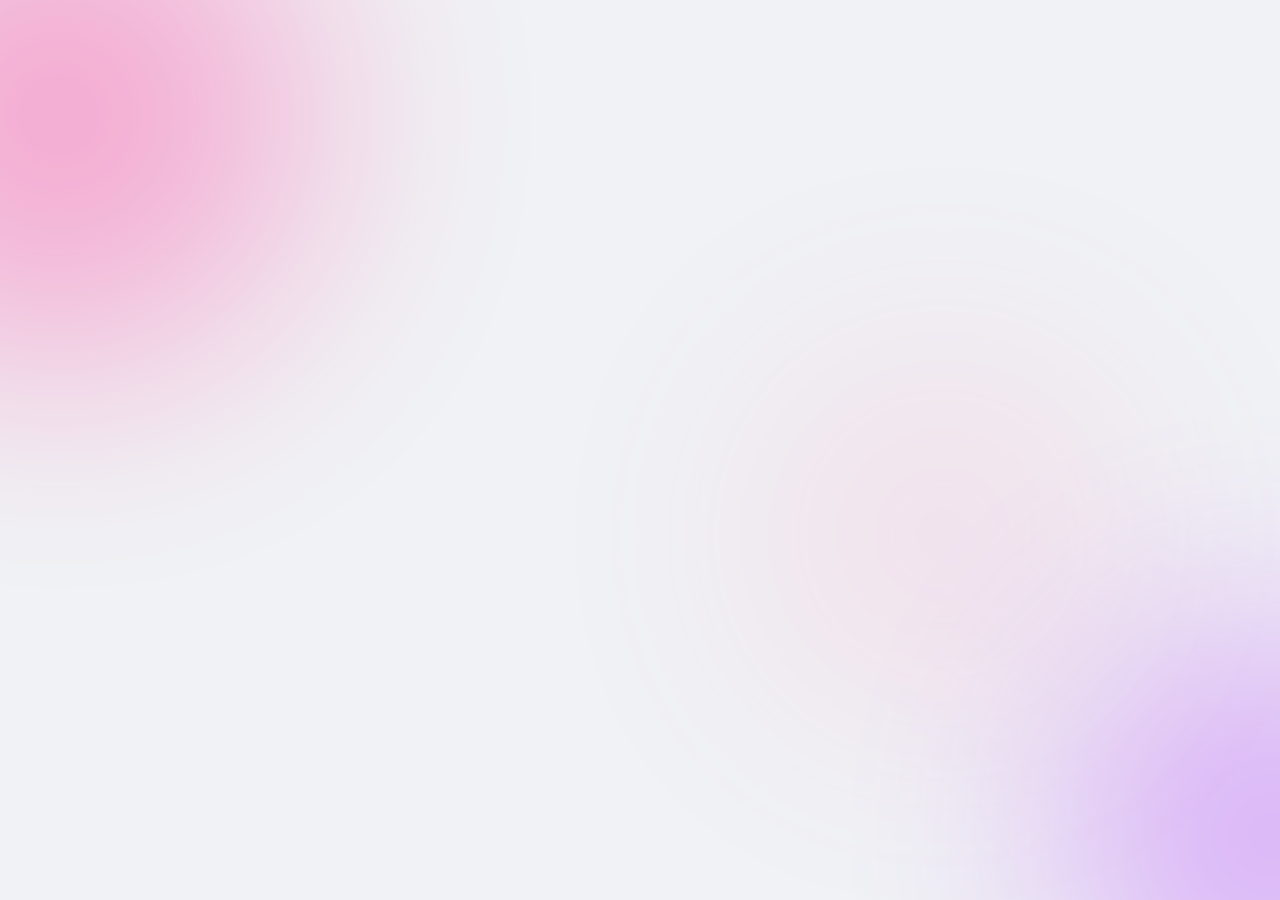
==== commit 59f5e85b: "Add files via upload" ====
--- a/index.html
+++ b/index.html
@@ -3,10 +3,13 @@
 <head>
     <meta charset="UTF-8">
     <meta name="viewport" content="width=device-width, initial-scale=1.0, maximum-scale=1.0, user-scalable=no, viewport-fit=cover">
-    <title>MR - CHATTING PREMIUM</title>
-
-    <!-- EARLY THEME APPLICATION TO PREVENT FOUC -->
+    <meta name="apple-mobile-web-app-capable" content="yes">
+    <meta name="theme-color" content="#FF007F">
+    <title>MR Chat — Dashboard</title>
+    <link href="https://fonts.googleapis.com/css2?family=Inter:wght@300;400;500;600;700;800;900&display=swap" rel="stylesheet">
+    <link rel="stylesheet" href="https://cdnjs.cloudflare.com/ajax/libs/font-awesome/6.4.0/css/all.min.css">
     <script>
+        // Inline pre-paint theme bootstrap — prevents FOUC
         (function() {
             const savedTheme = localStorage.getItem("mr_web_theme") || "default";
             if (savedTheme === "default") {
@@ -16,1908 +19,931 @@
                 document.documentElement.setAttribute("data-theme", savedTheme);
             }
         })();
-    
-// ==================== GAMES, LEADERBOARD & QUIZ SYSTEM ====================
-
-let goldLbUnsub = null;
-let levelLbUnsub = null;
-let quizLbUnsub = null;
-
-const quizQuestions = [
-    { q: "What is the chemical symbol for water?", options: ["H2O", "CO2", "O2", "NaCl"], answer: 0, category: "Chemistry" },
-    { q: "What planet is known as the Red Planet?", options: ["Venus", "Mars", "Jupiter", "Saturn"], answer: 1, category: "Astronomy" },
-    { q: "What is the speed of light in vacuum?", options: ["300,000 km/s", "150,000 km/s", "1,000 km/s", "Infinite"], answer: 0, category: "Physics" },
-    { q: "Which gas do plants absorb from the atmosphere?", options: ["Oxygen", "Nitrogen", "Carbon Dioxide", "Hydrogen"], answer: 2, category: "Biology" },
-    { q: "What is the hardest natural substance on Earth?", options: ["Gold", "Iron", "Diamond", "Quartz"], answer: 2, category: "Chemistry" },
-    { q: "What force keeps planets in orbit around the Sun?", options: ["Magnetic", "Gravity", "Nuclear", "Electric"], answer: 1, category: "Physics" },
-    { q: "What is the largest organ in the human body?", options: ["Heart", "Brain", "Skin", "Liver"], answer: 2, category: "Biology" },
-    { q: "What particle has a negative charge?", options: ["Proton", "Neutron", "Electron", "Photon"], answer: 2, category: "Physics" },
-    { q: "What is the main gas in Earth's atmosphere?", options: ["Oxygen", "Carbon Dioxide", "Nitrogen", "Hydrogen"], answer: 2, category: "Chemistry" },
-    { q: "How many bones are in the adult human body?", options: ["106", "206", "256", "306"], answer: 1, category: "Biology" },
-    { q: "What is the unit of electrical resistance?", options: ["Volt", "Ampere", "Ohm", "Watt"], answer: 2, category: "Physics" },
-    { q: "Which element has the atomic number 1?", options: ["Helium", "Hydrogen", "Lithium", "Carbon"], answer: 1, category: "Chemistry" },
-    { q: "What process do plants use to make food?", options: ["Respiration", "Photosynthesis", "Digestion", "Fermentation"], answer: 1, category: "Biology" },
-    { q: "What is the closest star to Earth?", options: ["Proxima Centauri", "Sirius", "The Sun", "Alpha Centauri"], answer: 2, category: "Astronomy" },
-    { q: "What is the pH of pure water?", options: ["0", "7", "14", "1"], answer: 1, category: "Chemistry" }
-];
-
-let currentQuizIndex = 0;
-let quizScore = 0;
-let quizTimer = null;
-let quizTimeLeft = 15;
-let quizAnswered = false;
-let quizActive = false;
-
-function setupGamesModal() {
-    const openGamesBtn = document.getElementById('open-games-btn');
-    const gamesModal = document.getElementById('games-modal');
-    const closeGamesBtn = document.getElementById('close-games-btn');
-    const diceCard = document.getElementById('games-dice-card');
-
-    if (openGamesBtn && gamesModal) {
-        openGamesBtn.addEventListener('click', () => {
-            gamesModal.classList.remove('hidden');
-        });
-    }
-    if (closeGamesBtn && gamesModal) {
-        closeGamesBtn.addEventListener('click', () => gamesModal.classList.add('hidden'));
-    }
-    if (diceCard) {
-        diceCard.addEventListener('click', () => {
-            if (gamesModal) gamesModal.classList.add('hidden');
-            document.getElementById('dice-game-modal').classList.remove('hidden');
-            loadDiceGame();
-        });
-    }
-    // Add quiz card to games modal
-    const gamesBox = gamesModal.querySelector('div[style*="display: flex; flex-direction: column; gap: 15px"]');
-    if (gamesBox) {
-        const quizCard = document.createElement('div');
-        quizCard.style.cssText = 'background: var(--bg-card); border-radius: 16px; padding: 20px; border: 1px solid var(--glass-border); cursor: pointer; transition: all 0.2s;';
-        quizCard.onmouseover = function() { this.style.borderColor = 'var(--pink-primary)'; };
-        quizCard.onmouseout = function() { this.style.borderColor = 'var(--glass-border)'; };
-        quizCard.innerHTML = `
-            <div style="display: flex; align-items: center; gap: 15px;">
-                <div style="width: 50px; height: 50px; border-radius: 12px; background: linear-gradient(135deg, #9D00FF, var(--pink-primary)); display: flex; align-items: center; justify-content: center; font-size: 1.5rem;"><i class="fas fa-brain" style="color: white;"></i></div>
-                <div style="flex: 1;">
-                    <h3 style="font-size: 1rem; margin-bottom: 4px;">Science Quiz</h3>
-                    <p style="font-size: 0.8rem; color: var(--text-muted);">Test your knowledge. Win Gold instantly.</p>
-                </div>
-                <i class="fas fa-chevron-right" style="color: var(--text-muted);"></i>
-            </div>
-        `;
-        quizCard.addEventListener('click', () => {
-            if (gamesModal) gamesModal.classList.add('hidden');
-            document.getElementById('quiz-modal').classList.remove('hidden');
-            resetQuizUI();
-        });
-        gamesBox.appendChild(quizCard);
-    }
-}
-
-function setupLeaderboardModals() {
-    const closeGold = document.getElementById('close-gold-leaderboard');
-    const closeLevel = document.getElementById('close-level-leaderboard');
-    if (closeGold) {
-        closeGold.addEventListener('click', () => {
-            document.getElementById('gold-leaderboard-modal').classList.add('hidden');
-            if (goldLbUnsub) { goldLbUnsub(); goldLbUnsub = null; }
-        });
-    }
-    if (closeLevel) {
-        closeLevel.addEventListener('click', () => {
-            document.getElementById('level-leaderboard-modal').classList.add('hidden');
-            if (levelLbUnsub) { levelLbUnsub(); levelLbUnsub = null; }
-        });
-    }
-}
-
-function setupDiceGameListeners() {
-    const betBtns = document.querySelectorAll('.bet-btn');
-    const rollBtn = document.getElementById('roll-dice-btn');
-    const closeBtn = document.getElementById('close-dice-btn');
-    if (!betBtns.length || !rollBtn || !closeBtn) {
-        setTimeout(setupDiceGameListeners, 100);
-        return;
-    }
-    betBtns.forEach(btn => {
-        btn.addEventListener('click', () => {
-            betBtns.forEach(b => b.classList.remove('selected'));
-            btn.classList.add('selected');
-            selectedDiceBet = parseInt(btn.dataset.bet);
-        });
-    });
-    rollBtn.addEventListener('click', playDiceGame);
-    closeBtn.addEventListener('click', () => {
-        document.getElementById('dice-game-modal').classList.add('hidden');
-    });
-}
-
-async function loadDiceGame() {
-    if (!currentUser) return;
-    try {
-        const snap = await getDoc(doc(db, "users", currentUser.uid));
-        const data = snap.data();
-        document.getElementById('dice-gold-balance').innerText = ((data.gold || 0)).toLocaleString();
-    } catch(e) {}
-    loadDiceHistory();
-}
-
-async function loadDiceHistory() {
-    const container = document.getElementById('dice-history');
-    if (!container) return;
-    try {
-        const q = query(collection(db, "dice_games"), where("userId", "==", currentUser.uid));
-        const snap = await getDocs(q);
-        container.innerHTML = "";
-        if (snap.empty) {
-            container.innerHTML = "<p style='text-align:center; opacity:0.5; padding: 10px;'>No games yet</p>";
-            return;
-        }
-        const games = [];
-        snap.forEach(d => games.push(d.data()));
-        games.sort((a, b) => (b.timestamp || 0) - (a.timestamp || 0));
-        let html = "";
-        games.forEach(data => {
-            const net = data.winnings - data.bet;
-            const color = net > 0 ? '#34C759' : (net < 0 ? '#FF3B30' : 'var(--text-muted)');
-            const sign = net > 0 ? '+' : '';
-            html += `<div class="dice-history-item"><span>Bet ${data.bet} | Roll ${data.roll}</span><span style="color:${color}; font-weight:600;">${sign}${net}</span></div>`;
-        });
-        container.innerHTML = html;
-    } catch(e) {
-        container.innerHTML = "<p style='text-align:center; color:red; padding: 10px;'>Error loading history</p>";
-    }
-}
-
-async function playDiceGame() {
-    if (!currentUser) return;
-    const bet = selectedDiceBet;
-    const userRef = doc(db, "users", currentUser.uid);
-    let gold = 0;
-    try {
-        const snap = await getDoc(userRef);
-        gold = (snap.data() || {}).gold || 0;
-    } catch(e) { return; }
-
-    if (gold < bet) {
-        showToast("💰 Not enough Gold!");
-        return;
-    }
-
-    const diceEl = document.getElementById('dice-1');
-    const resultEl = document.getElementById('dice-result');
-    const rollBtn = document.getElementById('roll-dice-btn');
-
-    rollBtn.disabled = true;
-    diceEl.classList.add('rolling');
-    resultEl.innerText = "Rolling...";
-    resultEl.style.color = "";
-
-    try {
-        await updateDoc(userRef, { gold: increment(-bet) });
-    } catch(e) { return; }
-    document.getElementById('dice-gold-balance').innerText = (gold - bet).toLocaleString();
-
-    setTimeout(async () => {
-        const roll = Math.floor(Math.random() * 6) + 1;
-        diceEl.classList.remove('rolling');
-        diceEl.querySelector('.dice-face').innerText = roll;
-
-        let winnings = 0;
-        if (roll <= 2) winnings = 0;
-        else if (roll <= 4) winnings = bet;
-        else if (roll === 5) winnings = bet * 2;
-        else winnings = bet * 3;
-
-        const netProfit = winnings - bet;
-
-        if (winnings > 0) {
-            try {
-                await updateDoc(userRef, { gold: increment(winnings) });
-            } catch(e) {}
-            document.getElementById('dice-gold-balance').innerText = (gold - bet + winnings).toLocaleString();
-        }
-
-        try {
-            await addDoc(collection(db, "dice_games"), {
-                userId: currentUser.uid,
-                bet: bet,
-                roll: roll,
-                winnings: winnings,
-                timestamp: new Date().getTime()
-            });
-        } catch(e) {}
-
-        if (roll <= 2) {
-            resultEl.innerText = `❌ Rolled ${roll}. You lost ${bet} Gold.`;
-            resultEl.style.color = "#FF3B30";
-        } else if (roll <= 4) {
-            resultEl.innerText = `😐 Rolled ${roll}. Break even.`;
-            resultEl.style.color = "var(--text-muted)";
-        } else if (roll === 5) {
-            resultEl.innerText = `🎉 Rolled ${roll}! Won ${winnings} Gold!`;
-            resultEl.style.color = "#34C759";
-        } else {
-            resultEl.innerText = `🔥 Rolled ${roll}! JACKPOT! Won ${winnings} Gold!`;
-            resultEl.style.color = "#FFD700";
-        }
-
-        rollBtn.disabled = false;
-        loadDiceHistory();
-    }, 1500);
-}
-
-// ==================== REAL-TIME LEADERBOARDS ====================
-
-async function loadGoldLeaderboard() {
-    const container = document.getElementById('gold-leaderboard-list');
-    if (!container) return;
-    container.innerHTML = '<p style="text-align: center; color: var(--text-muted); padding: 20px;">Loading...</p>';
-
-    if (goldLbUnsub) { goldLbUnsub(); goldLbUnsub = null; }
-
-    try {
-        goldLbUnsub = onSnapshot(collection(db, "users"), (snap) => {
-            let users = [];
-            snap.forEach(d => users.push(d.data()));
-            users.sort((a, b) => (b.gold || 0) - (a.gold || 0));
-            users = users.slice(0, 20);
-
-            let html = "";
-            users.forEach((u, idx) => {
-                const medal = idx === 0 ? '🥇' : (idx === 1 ? '🥈' : (idx === 2 ? '🥉' : `#${idx + 1}`));
-                html += `
-                    <div style="display: flex; align-items: center; gap: 12px; padding: 10px; background: var(--bg-card); border-radius: 12px; border: 1px solid var(--glass-border);">
-                        <div style="font-size: 1.2rem; font-weight: 700; width: 36px; text-align: center; color: var(--pink-primary);">${medal}</div>
-                        <img src="${u.photoURL || 'https://via.placeholder.com/40'}" style="width: 36px; height: 36px; border-radius: 50%; object-fit: cover; border: 2px solid var(--pink-primary);">
-                        <div style="flex: 1; min-width: 0;">
-                            <div style="font-weight: 600; font-size: 0.9rem; white-space: nowrap; overflow: hidden; text-overflow: ellipsis;">${u.fullName || u.username || 'User'}</div>
-                            <div style="font-size: 0.75rem; color: var(--text-muted);">Lv.${u.level || 1}</div>
-                        </div>
-                        <div style="font-weight: 700; color: #FFD700; font-size: 0.9rem;">${(u.gold || 0).toLocaleString()} <i class="fas fa-coins" style="font-size: 0.7rem;"></i></div>
-                    </div>
-                `;
-            });
-            container.innerHTML = html;
-        });
-    } catch(e) {
-        container.innerHTML = '<p style="text-align: center; color: #FF3B30; padding: 20px;">Failed to load leaderboard.</p>';
-    }
-}
-
-async function loadLevelLeaderboard() {
-    const container = document.getElementById('level-leaderboard-list');
-    if (!container) return;
-    container.innerHTML = '<p style="text-align: center; color: var(--text-muted); padding: 20px;">Loading...</p>';
-
-    if (levelLbUnsub) { levelLbUnsub(); levelLbUnsub = null; }
-
-    try {
-        levelLbUnsub = onSnapshot(collection(db, "users"), (snap) => {
-            let users = [];
-            snap.forEach(d => users.push(d.data()));
-            users.sort((a, b) => (b.level || 1) - (a.level || 1) || (b.xp || 0) - (a.xp || 0));
-            users = users.slice(0, 20);
-
-            let html = "";
-            users.forEach((u, idx) => {
-                const medal = idx === 0 ? '🥇' : (idx === 1 ? '🥈' : (idx === 2 ? '🥉' : `#${idx + 1}`));
-                const badge = getUserBadgeType(u.level || 1);
-                html += `
-                    <div style="display: flex; align-items: center; gap: 12px; padding: 10px; background: var(--bg-card); border-radius: 12px; border: 1px solid var(--glass-border);">
-                        <div style="font-size: 1.2rem; font-weight: 700; width: 36px; text-align: center; color: var(--pink-primary);">${medal}</div>
-                        <img src="${u.photoURL || 'https://via.placeholder.com/40'}" style="width: 36px; height: 36px; border-radius: 50%; object-fit: cover; border: 2px solid var(--pink-primary);">
-                        <div style="flex: 1; min-width: 0;">
-                            <div style="font-weight: 600; font-size: 0.9rem; white-space: nowrap; overflow: hidden; text-overflow: ellipsis;">${u.fullName || u.username || 'User'}</div>
-                            <div style="font-size: 0.75rem; color: var(--text-muted);">${(u.xp || 0)}/${calculateRequiredXpForLevel(u.level || 1)} XP</div>
-                        </div>
-                        <div style="display: flex; align-items: center; gap: 6px;">
-                            <span style="font-weight: 700; color: var(--pink-light); font-size: 0.9rem;">Lv.${u.level || 1}</span>
-                            <span class="badge-type ${badge.class}" style="font-size: 0.6rem; padding: 1px 5px;">${badge.text}</span>
-                        </div>
-                    </div>
-                `;
-            });
-            container.innerHTML = html;
-        });
-    } catch(e) {
-        container.innerHTML = '<p style="text-align: center; color: #FF3B30; padding: 20px;">Failed to load leaderboard.</p>';
-    }
-}
-
-// ==================== SCIENCE QUIZ SYSTEM ====================
-
-function setupQuizGame() {
-    const closeQuizBtn = document.getElementById('close-quiz-btn');
-    const startBtn = document.getElementById('quiz-start-btn');
-    const nextBtn = document.getElementById('quiz-next-btn');
-
-    if (closeQuizBtn) {
-        closeQuizBtn.addEventListener('click', () => {
-            document.getElementById('quiz-modal').classList.add('hidden');
-            stopQuizTimer();
-            quizActive = false;
-        });
-    }
-    if (startBtn) {
-        startBtn.addEventListener('click', startQuizGame);
-    }
-    if (nextBtn) {
-        nextBtn.addEventListener('click', nextQuizQuestion);
-    }
-    loadQuizLeaderboard();
-}
-
-function resetQuizUI() {
-    currentQuizIndex = 0;
-    quizScore = 0;
-    quizAnswered = false;
-    quizActive = false;
-    document.getElementById('quiz-current-q').innerText = '1';
-    document.getElementById('quiz-timer').innerText = '15s';
-    document.getElementById('quiz-timer').style.color = 'var(--pink-primary)';
-    document.getElementById('quiz-question-box').innerText = 'Press Start to begin the Science Quiz!';
-    document.getElementById('quiz-options').innerHTML = '';
-    document.getElementById('quiz-result-area').innerText = '';
-    document.getElementById('quiz-start-btn').style.display = 'inline-block';
-    document.getElementById('quiz-next-btn').style.display = 'none';
-}
-
-function startQuizGame() {
-    if (!currentUser) { showToast('Please login first'); return; }
-    currentQuizIndex = 0;
-    quizScore = 0;
-    quizActive = true;
-    document.getElementById('quiz-start-btn').style.display = 'none';
-    document.getElementById('quiz-next-btn').style.display = 'none';
-    showQuizQuestion();
-}
-
-function showQuizQuestion() {
-    if (currentQuizIndex >= 10) {
-        endQuizGame();
-        return;
-    }
-    quizAnswered = false;
-    quizTimeLeft = 15;
-    const q = quizQuestions[currentQuizIndex];
-    document.getElementById('quiz-current-q').innerText = currentQuizIndex + 1;
-    document.getElementById('quiz-question-box').innerText = `[${q.category}] ${q.q}`;
-    document.getElementById('quiz-result-area').innerText = '';
-    document.getElementById('quiz-next-btn').style.display = 'none';
-
-    const optsContainer = document.getElementById('quiz-options');
-    optsContainer.innerHTML = '';
-    q.options.forEach((opt, idx) => {
-        const btn = document.createElement('button');
-        btn.style.cssText = 'padding: 12px 16px; border-radius: 12px; border: 1px solid var(--glass-border); background: var(--bg-card); color: var(--text-main); font-weight: 500; cursor: pointer; transition: all 0.2s; text-align: left; font-size: 0.9rem;';
-        btn.innerText = opt;
-        btn.onmouseover = function() { if (!quizAnswered) this.style.borderColor = 'var(--pink-primary)'; };
-        btn.onmouseout = function() { if (!quizAnswered) this.style.borderColor = 'var(--glass-border)'; };
-        btn.onclick = () => checkQuizAnswer(idx, btn, q.answer);
-        optsContainer.appendChild(btn);
-    });
-
-    startQuizTimer();
-}
-
-function startQuizTimer() {
-    stopQuizTimer();
-    const timerEl = document.getElementById('quiz-timer');
-    timerEl.innerText = quizTimeLeft + 's';
-    timerEl.style.color = 'var(--pink-primary)';
-    quizTimer = setInterval(() => {
-        quizTimeLeft--;
-        timerEl.innerText = quizTimeLeft + 's';
-        if (quizTimeLeft <= 5) timerEl.style.color = '#FF3B30';
-        if (quizTimeLeft <= 0) {
-            stopQuizTimer();
-            if (!quizAnswered) {
-                quizAnswered = true;
-                document.getElementById('quiz-result-area').innerText = '⏰ Time up! No points.';
-                document.getElementById('quiz-result-area').style.color = 'var(--text-muted)';
-                document.getElementById('quiz-next-btn').style.display = 'inline-block';
-                highlightCorrectAnswer(quizQuestions[currentQuizIndex].answer);
-            }
-        }
-    }, 1000);
-}
-
-function stopQuizTimer() {
-    if (quizTimer) { clearInterval(quizTimer); quizTimer = null; }
-}
-
-function highlightCorrectAnswer(correctIdx) {
-    const opts = document.getElementById('quiz-options').children;
-    for (let i = 0; i < opts.length; i++) {
-        if (i === correctIdx) {
-            opts[i].style.background = 'rgba(52, 199, 89, 0.2)';
-            opts[i].style.borderColor = '#34C759';
-            opts[i].style.color = '#34C759';
-        } else {
-            opts[i].style.opacity = '0.5';
-            opts[i].style.cursor = 'default';
-        }
-    }
-}
-
-async function checkQuizAnswer(selectedIdx, btnElement, correctIdx) {
-    if (quizAnswered || !quizActive) return;
-    quizAnswered = true;
-    stopQuizTimer();
-
-    const resultArea = document.getElementById('quiz-result-area');
-    const isCorrect = selectedIdx === correctIdx;
-
-    if (isCorrect) {
-        btnElement.style.background = 'rgba(52, 199, 89, 0.2)';
-        btnElement.style.borderColor = '#34C759';
-        btnElement.style.color = '#34C759';
-        resultArea.innerText = '✅ Correct! +50 Gold';
-        resultArea.style.color = '#34C759';
-        quizScore++;
-        try {
-            await earnGold(50, 'quiz_correct');
-            await addDoc(collection(db, "quiz_results"), {
-                userId: currentUser.uid,
-                userName: currentUser.displayName || 'User',
-                questionIndex: currentQuizIndex,
-                correct: true,
-                timestamp: new Date().getTime()
-            });
-        } catch(e) {}
-    } else {
-        btnElement.style.background = 'rgba(255, 59, 48, 0.2)';
-        btnElement.style.borderColor = '#FF3B30';
-        btnElement.style.color = '#FF3B30';
-        resultArea.innerText = '❌ Wrong answer!';
-        resultArea.style.color = '#FF3B30';
-        try {
-            await addDoc(collection(db, "quiz_results"), {
-                userId: currentUser.uid,
-                userName: currentUser.displayName || 'User',
-                questionIndex: currentQuizIndex,
-                correct: false,
-                timestamp: new Date().getTime()
-            });
-        } catch(e) {}
-    }
-
-    highlightCorrectAnswer(correctIdx);
-    document.getElementById('quiz-next-btn').style.display = 'inline-block';
-}
-
-function nextQuizQuestion() {
-    currentQuizIndex++;
-    showQuizQuestion();
-}
-
-function endQuizGame() {
-    quizActive = false;
-    stopQuizTimer();
-    document.getElementById('quiz-question-box').innerText = `🎉 Quiz Complete! You scored ${quizScore}/10`;
-    document.getElementById('quiz-options').innerHTML = '';
-    document.getElementById('quiz-result-area').innerText = quizScore >= 7 ? '🔥 Excellent! You earned bonus Gold!' : (quizScore >= 4 ? '👍 Good job!' : '💪 Keep practicing!');
-    document.getElementById('quiz-result-area').style.color = quizScore >= 7 ? '#FFD700' : 'var(--text-muted)';
-    document.getElementById('quiz-next-btn').style.display = 'none';
-    document.getElementById('quiz-start-btn').style.display = 'inline-block';
-    document.getElementById('quiz-start-btn').innerText = 'Play Again';
-
-    if (quizScore >= 7) {
-        earnGold(100, 'quiz_bonus').catch(() => {});
-    }
-}
-
-function loadQuizLeaderboard() {
-    const container = document.getElementById('quiz-leaders-list');
-    if (!container) return;
-
-    if (quizLbUnsub) { quizLbUnsub(); quizLbUnsub = null; }
-
-    try {
-        quizLbUnsub = onSnapshot(
-            query(collection(db, "quiz_results"), where("correct", "==", true)),
-            (snap) => {
-                const scores = {};
-                snap.forEach(d => {
-                    const data = d.data();
-                    if (!scores[data.userId]) {
-                        scores[data.userId] = { name: data.userName, count: 0 };
-                    }
-                    scores[data.userId].count++;
-                });
-                const sorted = Object.entries(scores).sort((a, b) => b[1].count - a[1].count).slice(0, 10);
-
-                let html = "";
-                sorted.forEach(([uid, data], idx) => {
-                    const medal = idx === 0 ? '🥇' : (idx === 1 ? '🥈' : (idx === 2 ? '🥉' : `#${idx + 1}`));
-                    html += `<div style="display: flex; align-items: center; gap: 8px; padding: 6px; background: rgba(255,255,255,0.05); border-radius: 8px;">
-                        <span style="font-weight: 700; color: var(--pink-primary); width: 24px;">${medal}</span>
-                        <span style="flex: 1; font-size: 0.8rem; white-space: nowrap; overflow: hidden; text-overflow: ellipsis;">${data.name}</span>
-                        <span style="font-weight: 600; color: #34C759; font-size: 0.8rem;">${data.count} correct</span>
-                    </div>`;
-                });
-                container.innerHTML = html || '<p style="text-align: center; color: var(--text-muted); padding: 10px;">No quiz data yet</p>';
-            }
-        );
-    } catch(e) {
-        container.innerHTML = '<p style="text-align: center; color: var(--text-muted); padding: 10px;">Quiz leaderboard loading...</p>';
-    }
-}
-
-window.openSocialProfile = openSocialProfile;
-    window.loadGoldLeaderboard = loadGoldLeaderboard;
-    window.loadLevelLeaderboard = loadLevelLeaderboard;
     </script>
-
-    <link href="https://fonts.googleapis.com/css2?family=Inter:wght@300;400;500;600;700&display=swap" rel="stylesheet">
-    <link rel="stylesheet" href="https://cdnjs.cloudflare.com/ajax/libs/font-awesome/6.4.0/css/all.min.css">
-
     <style>
+        /* ============================================================
+           THEME VARIABLES — 5 themes + system default
+           ============================================================ */
         :root, [data-theme="dark"] {
-            --bg-main: #0B0C10;
-            --bg-sidebar: #12131C;
-            --bg-card: #1F2029;
-            --pink-primary: #FF007F;
-            --pink-hover: #E0006C;
-            --pink-light: #FF66B2;
-            --text-main: #FFFFFF;
-            --text-muted: #8F92A1;
-            --glass-border: rgba(255, 0, 127, 0.15);
-            --status-sent: #8F92A1;
-            --status-delivered: #CCCCCC;
-            --status-seen: #00E6FF;
-            --dropdown-bg: #1F2029;
-            --dropdown-item-hover: rgba(255, 0, 127, 0.1);
-        }
-
+            --bg-main: #0a0a0f; --bg-sidebar: #12121a; --bg-card: #1a1a25; --bg-hover: rgba(255, 0, 127, 0.06);
+            --bg-active: rgba(255, 0, 127, 0.12); --pink-primary: #FF007F; --pink-hover: #E0006C; --pink-light: #FF66B2;
+            --purple-primary: #9D00FF; --purple-light: #b366ff; --text-main: #FFFFFF; --text-muted: #8b8b9e; --text-secondary: #a0a0b0;
+            --glass-border: rgba(255, 0, 127, 0.15); --glass-border-purple: rgba(157, 0, 255, 0.2); --online-green: #00e676;
+            --shadow-sm: 0 2px 8px rgba(0,0,0,0.3); --shadow-md: 0 8px 24px rgba(0,0,0,0.4); --shadow-lg: 0 12px 40px rgba(0,0,0,0.5);
+            --shadow-glow: 0 0 20px rgba(255, 0, 127, 0.15); --shadow-glow-purple: 0 0 20px rgba(157, 0, 255, 0.2);
+            --diamond-cyan: #00E6FF; --gold-yellow: #FFD700; --danger-red: #FF3B30;
+        }
         [data-theme="white"] {
-            --bg-main: #F4F6F9;
-            --bg-sidebar: #FFFFFF;
-            --bg-card: #EBF0F5;
-            --pink-primary: #FF007F;
-            --pink-hover: #E0006C;
-            --pink-light: #FF66B2;
-            --text-main: #1A1D24;
-            --text-muted: #6C7284;
-            --glass-border: rgba(0, 0, 0, 0.08);
-            --status-sent: #6C7284;
-            --status-delivered: #888888;
-            --status-seen: #00A3C4;
-            --dropdown-bg: #FFFFFF;
-            --dropdown-item-hover: rgba(0, 0, 0, 0.05);
-        }
-
-        .messages-container[data-inbox-theme="classic"] {
-            background-color: var(--bg-main);
-            background-image: radial-gradient(rgba(255, 0, 127, 0.03) 1px, transparent 0);
-            background-size: 24px 24px;
-        }
-        .messages-container[data-inbox-theme="midnight"] {
-            background: linear-gradient(135deg, #020024 0%, #090979 50%, #00d4ff 100%);
-        }
-        .messages-container[data-inbox-theme="sunset"] {
-            background: linear-gradient(45deg, #405de6, #5851db, #833ab4, #c13584, #e1306c, #fd1d1d);
-            background-size: 400% 400%;
-            animation: gradientBG 15s ease infinite;
-        }
-        .messages-container[data-inbox-theme="mint"] {
-            background: linear-gradient(135deg, #134E5E 0%, #71B280 100%);
-        }
-        .messages-container[data-inbox-theme="cyber"] {
-            background: linear-gradient(180deg, #140526 0%, #0f031d 50%, #2c044d 100%);
-            background-image: radial-gradient(rgba(0, 230, 255, 0.05) 1px, transparent 0);
-            background-size: 20px 20px;
-        }
-
-        @keyframes gradientBG {
-            0% { background-position: 0% 50%; }
-            50% { background-position: 100% 50%; }
-            100% { background-position: 0% 50%; }
-        }
-
-        * {
-            box-sizing: border-box;
-            margin: 0;
-            padding: 0;
-            font-family: 'Inter', sans-serif;
-            transition: background-color 0.25s, border-color 0.25s;
-        }
-
-        body {
-            background-color: var(--bg-main);
-            color: var(--text-main);
-            height: 100vh;
-            height: calc(var(--vh, 1vh) * 100);
-            overflow: hidden;
-            display: flex;
-            align-items: center;
-            justify-content: center;
-        }
-
+            --bg-main: #f0f2f5; --bg-sidebar: #ffffff; --bg-card: #f5f6fa; --bg-hover: rgba(0, 0, 0, 0.03); --bg-active: rgba(0, 0, 0, 0.06);
+            --pink-primary: #FF007F; --pink-hover: #E0006C; --pink-light: #FF66B2; --purple-primary: #9D00FF;
+            --text-main: #1a1a2e; --text-muted: #6c6c80; --text-secondary: #8b8b9e; --glass-border: rgba(0, 0, 0, 0.06);
+            --shadow-sm: 0 2px 8px rgba(0,0,0,0.06); --shadow-md: 0 8px 24px rgba(0,0,0,0.08); --shadow-lg: 0 12px 40px rgba(0,0,0,0.1);
+            --shadow-glow: 0 4px 20px rgba(255, 0, 127, 0.1);
+        }
+        [data-theme="purple"] {
+            --bg-main: #0f0a1a; --bg-sidebar: #1a1025; --bg-card: #221530; --bg-hover: rgba(157, 0, 255, 0.08); --bg-active: rgba(157, 0, 255, 0.15);
+            --pink-primary: #b366ff; --pink-hover: #9d4edd; --pink-light: #d4a5ff; --purple-primary: #FF007F;
+            --text-muted: #9b8aa5; --glass-border: rgba(157, 0, 255, 0.2); --shadow-glow: 0 0 25px rgba(157, 0, 255, 0.2);
+        }
+        [data-theme="neon"] {
+            --bg-main: #050505; --bg-sidebar: #0a0a0a; --bg-card: #111111; --bg-hover: rgba(0, 255, 136, 0.06); --bg-active: rgba(0, 255, 136, 0.12);
+            --pink-primary: #00ff88; --pink-hover: #00cc6a; --pink-light: #66ffaa; --purple-primary: #ff00ff;
+            --text-muted: #888888; --glass-border: rgba(0, 255, 136, 0.15); --shadow-glow: 0 0 20px rgba(0, 255, 136, 0.15);
+        }
+        [data-theme="ocean"] {
+            --bg-main: #001020; --bg-sidebar: #001a33; --bg-card: #002040; --bg-hover: rgba(0, 150, 255, 0.06); --bg-active: rgba(0, 150, 255, 0.12);
+            --pink-primary: #0096ff; --pink-hover: #0077cc; --pink-light: #66c2ff; --purple-primary: #00e6ff;
+            --text-muted: #7a99b3; --glass-border: rgba(0, 150, 255, 0.15); --shadow-glow: 0 0 20px rgba(0, 150, 255, 0.15);
+        }
+
+        * { box-sizing: border-box; margin: 0; padding: 0; font-family: 'Inter', -apple-system, BlinkMacSystemFont, sans-serif; -webkit-tap-highlight-color: transparent; }
+        body { background-color: var(--bg-main); color: var(--text-main); min-height: 100vh; min-height: calc(var(--vh, 1vh) * 100); overflow-x: hidden; }
         .hidden { display: none !important; }
-
-        .badge-type {
-            font-size: 0.75rem;
-            padding: 2px 8px;
-            border-radius: 20px;
-            font-weight: bold;
-            text-transform: uppercase;
-        }
+        a { color: inherit; text-decoration: none; }
+        button { font-family: inherit; }
+
+        /* ============================================================
+           AMBIENT BACKGROUND — 3 floating blurred orbs
+           ============================================================ */
+        .ambient-bg { position: fixed; inset: 0; z-index: 0; pointer-events: none; overflow: hidden; }
+        .ambient-orb { position: absolute; border-radius: 50%; filter: blur(120px); opacity: 0.3; animation: orbFloat 20s ease-in-out infinite; will-change: transform; transform: translateZ(0); }
+        .orb-1 { width: 500px; height: 500px; background: var(--pink-primary); top: -15%; left: -15%; }
+        .orb-2 { width: 400px; height: 400px; background: var(--purple-primary); bottom: -15%; right: -15%; animation-delay: -7s; }
+        .orb-3 { width: 350px; height: 350px; background: var(--pink-light); top: 40%; left: 60%; animation-delay: -14s; opacity: 0.15; }
+        @keyframes orbFloat { 0%,100%{transform:translate(0,0) scale(1);} 33%{transform:translate(50px,-50px) scale(1.1);} 66%{transform:translate(-40px,40px) scale(0.9);} }
+
+        /* ============================================================
+           AUTH SCREEN — Modern split-screen
+           ============================================================ */
+        #auth-screen { position: fixed; inset: 0; z-index: 100; display: grid; grid-template-columns: 1fr; overflow: hidden; }
+        .auth-brand-pane {
+            display: none; position: relative; overflow: hidden; padding: 60px 50px;
+            background: linear-gradient(135deg, #FF007F 0%, #9D00FF 60%, #1a0a25 100%);
+            color: #fff; flex-direction: column; justify-content: center;
+        }
+        .auth-brand-pane::before {
+            content: ''; position: absolute; inset: 0;
+            background:
+                radial-gradient(circle at 20% 30%, rgba(255,255,255,0.15) 0%, transparent 40%),
+                radial-gradient(circle at 80% 70%, rgba(157,0,255,0.25) 0%, transparent 50%);
+            pointer-events: none; animation: orbFloat 25s ease-in-out infinite;
+        }
+        .auth-brand-content { position: relative; z-index: 2; max-width: 480px; animation: fadeInUp 0.8s cubic-bezier(0.16, 1, 0.3, 1); }
+        .auth-brand-logo {
+            width: 88px; height: 88px; border-radius: 28px; background: rgba(255,255,255,0.12);
+            backdrop-filter: blur(20px); border: 1.5px solid rgba(255,255,255,0.25);
+            display: flex; align-items: center; justify-content: center; margin-bottom: 32px;
+            box-shadow: 0 20px 60px rgba(0,0,0,0.3); animation: pulseLogo 3s infinite, float 6s ease-in-out infinite;
+        }
+        .auth-brand-title { font-size: 2.6rem; font-weight: 900; line-height: 1.05; letter-spacing: -1.5px; margin-bottom: 14px; }
+        .auth-brand-tagline { font-size: 1.15rem; opacity: 0.92; margin-bottom: 36px; font-weight: 500; }
+        .auth-feature-list { display: flex; flex-direction: column; gap: 16px; }
+        .auth-feature-item { display: flex; align-items: center; gap: 14px; font-size: 0.95rem; opacity: 0.95; }
+        .auth-feature-icon {
+            width: 42px; height: 42px; border-radius: 12px; background: rgba(255,255,255,0.18);
+            display: flex; align-items: center; justify-content: center; flex-shrink: 0;
+            backdrop-filter: blur(10px); border: 1px solid rgba(255,255,255,0.2);
+        }
+        .auth-feature-icon i { font-size: 1.05rem; }
+
+        .auth-form-pane {
+            display: flex; align-items: center; justify-content: center; padding: 24px;
+            overflow-y: auto; background: var(--bg-main); position: relative;
+        }
+        .auth-box {
+            background: linear-gradient(145deg, var(--bg-sidebar), var(--bg-card)); border: 1px solid var(--glass-border);
+            border-radius: 32px; padding: 36px 28px; width: 100%; max-width: 420px;
+            box-shadow: var(--shadow-lg), var(--shadow-glow); text-align: center;
+            animation: fadeInUp 0.6s cubic-bezier(0.16, 1, 0.3, 1); position: relative; overflow: hidden;
+            backdrop-filter: blur(24px) saturate(180%); -webkit-backdrop-filter: blur(24px) saturate(180%);
+        }
+        .auth-box::before { content: ''; position: absolute; top: -50%; left: -50%; width: 200%; height: 200%; background: radial-gradient(circle, rgba(255,0,127,0.04) 0%, transparent 70%); pointer-events: none; }
+        @keyframes fadeInUp { from { opacity: 0; transform: translateY(30px) scale(0.95); } to { opacity: 1; transform: translateY(0) scale(1); } }
+        @keyframes pulseLogo { 0%,100% { box-shadow: 0 0 20px rgba(255,0,127,0.3); transform: scale(1); } 50% { box-shadow: 0 0 45px rgba(255,0,127,0.6); transform: scale(1.05); } }
+        @keyframes float { 0%,100%{transform:translateY(0) scale(1);} 50%{transform:translateY(-10px) scale(1.02);} }
+
+        .auth-header-logo {
+            width: 80px; height: 80px; border-radius: 50%; margin: 0 auto 16px;
+            border: 2.5px solid var(--pink-primary); box-shadow: 0 0 30px rgba(255,0,127,0.3), inset 0 0 20px rgba(255,0,127,0.1);
+            background: linear-gradient(135deg, var(--bg-card), var(--bg-sidebar));
+            display: flex; align-items: center; justify-content: center;
+            animation: pulseLogo 3s infinite, float 6s ease-in-out infinite;
+        }
+        .auth-header h2 { font-size: 1.6rem; font-weight: 800; margin-bottom: 6px; letter-spacing: -1px; background: linear-gradient(135deg, var(--pink-primary), var(--pink-light)); -webkit-background-clip: text; -webkit-text-fill-color: transparent; }
+        .auth-header p { color: var(--text-muted); font-size: 0.85rem; margin-bottom: 24px; }
+        .input-group { position: relative; margin-bottom: 14px; display: flex; align-items: center; }
+        .input-group i.left-icon { position: absolute; left: 14px; color: var(--text-muted); font-size: 0.9rem; z-index: 2; transition: color 0.3s; pointer-events: none; }
+        .input-group input, .input-group select, .input-group textarea {
+            width: 100%; padding: 12px 42px 12px 42px; background: rgba(255,255,255,0.03);
+            border: 1.5px solid var(--glass-border); border-radius: 16px; color: var(--text-main);
+            font-size: 0.9rem; transition: all 0.3s ease; outline: none;
+        }
+        .input-group textarea { min-height: 70px; resize: vertical; padding-top: 12px; font-family: inherit; }
+        .input-group input:focus, .input-group select:focus, .input-group textarea:focus { border-color: var(--pink-primary); box-shadow: 0 0 0 4px rgba(255, 0, 127, 0.08), var(--shadow-glow); background: rgba(255,255,255,0.05); }
+        .input-group input:focus + i.left-icon, .input-group input:focus ~ i.left-icon { color: var(--pink-primary); }
+        .input-group input::placeholder, .input-group textarea::placeholder { color: var(--text-muted); opacity: 0.6; }
+        .input-group .pw-toggle {
+            position: absolute; right: 12px; top: 50%; transform: translateY(-50%); background: transparent;
+            border: none; color: var(--text-muted); cursor: pointer; font-size: 0.95rem; padding: 6px; z-index: 2;
+        }
+        .input-group .pw-toggle:hover { color: var(--pink-primary); }
+        .remember-row { display: flex; align-items: center; gap: 8px; margin: 4px 0 12px; font-size: 0.8rem; color: var(--text-secondary); cursor: pointer; }
+        .remember-row input { accent-color: var(--pink-primary); width: 16px; height: 16px; }
+        .main-btn {
+            width: 100%; padding: 14px; background: linear-gradient(135deg, var(--pink-primary), var(--purple-primary));
+            border: none; border-radius: 16px; color: white; font-size: 1rem; font-weight: 700; cursor: pointer;
+            transition: all 0.3s ease; box-shadow: 0 4px 20px rgba(255, 0, 127, 0.3); margin-top: 4px;
+            position: relative; overflow: hidden; display: inline-flex; align-items: center; justify-content: center; gap: 8px;
+        }
+        .main-btn:hover { transform: translateY(-2px); box-shadow: 0 8px 30px rgba(255, 0, 127, 0.4); }
+        .main-btn:disabled { opacity: 0.7; cursor: not-allowed; }
+        .main-btn::after { content: ''; position: absolute; top: 0; left: -100%; width: 100%; height: 100%; background: linear-gradient(90deg, transparent, rgba(255,255,255,0.2), transparent); transition: left 0.6s ease; }
+        .main-btn:hover::after { left: 100%; }
+        .auth-links { margin-top: 22px; display: flex; flex-direction: column; gap: 12px; }
+        .auth-links a { color: var(--pink-primary); text-decoration: none; font-weight: 600; font-size: 0.85rem; cursor: pointer; transition: opacity 0.2s; }
+        .auth-links a:hover { opacity: 0.8; }
+        .auth-links a.muted { color: var(--text-muted); font-weight: 500; font-size: 0.8rem; }
+        .auth-links a.disabled { pointer-events: none; opacity: 0.4; }
+        .spinner-sm { width: 16px; height: 16px; border: 2px solid rgba(255,255,255,0.3); border-top-color: #fff; border-radius: 50%; animation: spin 0.7s linear infinite; display: inline-block; }
+        @keyframes spin { to { transform: rotate(360deg); } }
+        .auth-mode-pills { display: flex; gap: 6px; margin-bottom: 20px; padding: 4px; background: var(--bg-card); border: 1px solid var(--glass-border); border-radius: 14px; }
+        .auth-mode-pill { flex: 1; padding: 9px 0; text-align: center; font-size: 0.82rem; font-weight: 700; color: var(--text-muted); border-radius: 10px; cursor: pointer; transition: all 0.25s; background: transparent; border: none; }
+        .auth-mode-pill.active { background: linear-gradient(135deg, var(--pink-primary), var(--purple-primary)); color: white; box-shadow: 0 4px 12px rgba(255,0,127,0.25); }
+
+        /* ============================================================
+           DASHBOARD LAYOUT — 3-column responsive
+           ============================================================ */
+        #dashboard-screen { position: relative; z-index: 1; min-height: 100vh; min-height: calc(var(--vh, 1vh) * 100); display: grid; grid-template-columns: 1fr; }
+        .dash-grid { display: grid; grid-template-columns: 1fr; max-width: 1600px; margin: 0 auto; width: 100%; }
+
+        /* Top mobile bar */
+        .mobile-topbar { display: flex; align-items: center; justify-content: space-between; padding: 14px 16px; background: var(--bg-sidebar); border-bottom: 1px solid var(--glass-border); position: sticky; top: 0; z-index: 50; backdrop-filter: blur(20px); }
+        .mobile-topbar .brand-mini { display: flex; align-items: center; gap: 10px; font-weight: 800; font-size: 1.05rem; }
+        .mobile-topbar .brand-mini-logo { width: 32px; height: 32px; border-radius: 10px; background: linear-gradient(135deg, var(--pink-primary), var(--purple-primary)); display: flex; align-items: center; justify-content: center; color: #fff; }
+        .mobile-topbar .topbar-actions { display: flex; gap: 8px; align-items: center; }
+        .hamburger-btn { background: transparent; border: none; color: var(--text-main); font-size: 1.25rem; cursor: pointer; padding: 8px; }
+
+        /* Left Nav Rail */
+        .nav-rail {
+            background: var(--bg-sidebar); border-right: 1px solid var(--glass-border);
+            display: flex; flex-direction: column; padding: 18px 14px; gap: 4px;
+            position: sticky; top: 0; height: 100vh; overflow-y: auto;
+        }
+        .nav-rail .nav-brand { display: flex; align-items: center; gap: 10px; padding: 8px 12px 22px; font-weight: 800; font-size: 1.15rem; }
+        .nav-rail .nav-brand-logo { width: 36px; height: 36px; border-radius: 10px; background: linear-gradient(135deg, var(--pink-primary), var(--purple-primary)); display: flex; align-items: center; justify-content: center; color: #fff; flex-shrink: 0; box-shadow: 0 4px 12px rgba(255,0,127,0.3); }
+        .nav-item { display: flex; align-items: center; gap: 12px; padding: 11px 14px; border-radius: 12px; color: var(--text-secondary); font-size: 0.88rem; font-weight: 600; cursor: pointer; transition: all 0.2s ease; position: relative; text-align: left; background: transparent; border: none; width: 100%; }
+        .nav-item i { width: 22px; text-align: center; font-size: 1rem; color: var(--text-muted); transition: color 0.2s; }
+        .nav-item:hover { background: var(--bg-hover); color: var(--text-main); }
+        .nav-item:hover i { color: var(--pink-primary); }
+        .nav-item.active { background: linear-gradient(135deg, rgba(255,0,127,0.15), rgba(157,0,255,0.08)); color: var(--pink-primary); }
+        .nav-item.active i { color: var(--pink-primary); }
+        .nav-item .nav-badge { margin-left: auto; background: var(--danger-red); color: #fff; font-size: 0.65rem; font-weight: 800; min-width: 18px; height: 18px; border-radius: 9px; display: flex; align-items: center; justify-content: center; padding: 0 5px; }
+        .nav-item.divider { padding: 0; margin: 8px 0; height: 1px; background: var(--glass-border); cursor: default; }
+        .nav-item.divider:hover { background: var(--glass-border); }
+        .nav-item.danger { color: var(--danger-red); }
+        .nav-item.danger:hover { background: rgba(255,59,48,0.08); }
+        .nav-item.danger i { color: var(--danger-red); }
+        .nav-section-label { padding: 12px 14px 4px; font-size: 0.65rem; text-transform: uppercase; letter-spacing: 1px; color: var(--text-muted); font-weight: 700; }
+
+        /* Center Content */
+        .center-content { padding: 20px 16px 40px; min-width: 0; }
+        .dash-page-header { display: flex; align-items: center; justify-content: space-between; margin-bottom: 22px; flex-wrap: wrap; gap: 12px; }
+        .dash-page-header h1 { font-size: 1.7rem; font-weight: 800; letter-spacing: -1px; background: linear-gradient(135deg, var(--pink-primary), var(--pink-light)); -webkit-background-clip: text; -webkit-text-fill-color: transparent; }
+        .dash-page-header .header-actions { display: flex; gap: 8px; align-items: center; }
+
+        /* Right Sidebar */
+        .right-sidebar { padding: 20px 16px 40px; display: flex; flex-direction: column; gap: 16px; min-width: 0; }
+
+        /* ============================================================
+           PROFILE CARD (center)
+           ============================================================ */
+        .profile-card-section {
+            position: relative; padding: 0; overflow: hidden;
+            background: linear-gradient(135deg, var(--bg-sidebar), var(--bg-card));
+            border: 1px solid var(--glass-border); border-radius: 24px;
+            box-shadow: var(--shadow-md); margin-bottom: 22px;
+            backdrop-filter: blur(24px) saturate(180%); -webkit-backdrop-filter: blur(24px) saturate(180%);
+        }
+        .profile-card-section::before { content: ''; position: absolute; inset: 0; border-radius: 24px; padding: 1.5px; background: linear-gradient(135deg, var(--pink-primary), var(--purple-primary), var(--pink-primary)); background-size: 200% 200%; animation: gradientShift 4s ease infinite; -webkit-mask: linear-gradient(#fff 0 0) content-box, linear-gradient(#fff 0 0); -webkit-mask-composite: xor; mask-composite: exclude; pointer-events: none; z-index: 1; }
+        @keyframes gradientShift { 0%{background-position:0% 50%;} 50%{background-position:100% 50%;} 100%{background-position:0% 50%;} }
+        .profile-cover { height: 130px; background-size: cover; background-position: center; background-image: linear-gradient(135deg, var(--pink-primary), var(--purple-primary)); position: relative; }
+        .profile-cover::after { content: ''; position: absolute; inset: 0; background: linear-gradient(180deg, transparent 50%, var(--bg-sidebar) 100%); }
+        .profile-card-body { padding: 0 22px 22px; position: relative; z-index: 2; margin-top: -50px; }
+        .profile-card-top { display: flex; align-items: flex-end; gap: 14px; margin-bottom: 14px; }
+        .profile-card-avatar-wrap { position: relative; flex-shrink: 0; }
+        .profile-card-avatar {
+            width: 110px; height: 110px; border-radius: 50%; object-fit: cover;
+            border: 4px solid var(--bg-sidebar); position: relative; z-index: 2; cursor: pointer;
+            box-shadow: 0 8px 24px rgba(0,0,0,0.3);
+        }
+        .profile-card-avatar-wrap .frame-overlay, .profile-card-avatar-wrap .border-overlay {
+            position: absolute; top: 50%; left: 50%; transform: translate(-50%, -50%); pointer-events: none; border-radius: 50%;
+        }
+        .profile-card-name-row { flex: 1; padding-bottom: 8px; min-width: 0; }
+        .profile-card-name { font-size: 1.3rem; font-weight: 800; margin-bottom: 4px; display: flex; align-items: center; gap: 6px; flex-wrap: wrap; }
+        .verified-check { color: var(--diamond-cyan); font-size: 0.95rem; }
+        .rank-badge { font-size: 0.65rem; padding: 2px 8px; border-radius: 20px; font-weight: 700; text-transform: uppercase; letter-spacing: 0.3px; }
         .badge-bronze { background: #CD7F32; color: white; }
         .badge-silver { background: #C0C0C0; color: #1A1D24; }
-        .badge-gold { background: #FFD700; color: #1A1D24; box-shadow: 0 0 10px rgba(255, 215, 0, 0.5); }
-
-        .xp-progress-container {
-            width: 100%;
-            background: rgba(255,255,255,0.1);
-            border-radius: 10px;
-            height: 6px;
-            margin-top: 4px;
-            overflow: hidden;
-        }
-        .xp-progress-bar {
-            height: 100%;
-            background: var(--pink-primary);
-            width: 0%;
-            transition: width 0.4s ease;
-        }
-
-        .dropdown-wrapper {
-            position: relative;
-            display: inline-block;
-        }
-        .custom-theme-dropdown {
-            position: absolute;
-            top: 45px;
-            right: 0;
-            background: var(--dropdown-bg);
-            border: 1px solid var(--glass-border);
-            border-radius: 14px;
-            box-shadow: 0 8px 30px rgba(0,0,0,0.3);
-            z-index: 2000;
-            min-width: 160px;
-            padding: 8px 0;
-            transform-origin: top right;
-            animation: dropFade 0.2s ease-out;
-        }
-        @keyframes dropFade {
-            from { opacity: 0; transform: scale(0.95) translateY(-10px); }
-            to { opacity: 1; transform: scale(1) translateY(0); }
-        }
-        .dropdown-item {
-            padding: 10px 16px;
-            display: flex;
-            align-items: center;
-            gap: 10px;
-            color: var(--text-main);
-            font-size: 0.88rem;
-            cursor: pointer;
-            transition: background 0.2s;
-        }
-        .dropdown-item:hover {
-            background: var(--dropdown-item-hover);
-        }
-        .dropdown-item.active {
-            color: var(--pink-primary);
-            font-weight: 600;
-        }
-
-        .auth-box {
-            background: var(--bg-sidebar);
-            border: 1px solid var(--glass-border);
-            border-radius: 24px;
-            padding: 40px;
-            width: 100%;
-            max-width: 420px;
-            box-shadow: 0 12px 40px rgba(255, 0, 127, 0.1);
-            text-align: center;
-        }
-
-        .auth-header-logo {
-            width: 90px;
-            height: 90px;
-            border-radius: 50%;
-            margin: 0 auto 15px auto;
-            border: 2px solid var(--pink-primary);
-            box-shadow: 0 0 20px rgba(255, 0, 127, 0.6);
-            background-color: var(--bg-card);
-            display: flex;
-            align-items: center;
-            justify-content: center;
-        }
-
-        .auth-header h2 {
-            font-size: 1.8rem;
-            font-weight: 700;
-            margin-bottom: 8px;
-            letter-spacing: 1px;
-            color: var(--text-main);
-        }
-
-        .auth-header p {
-            color: var(--text-muted);
-            font-size: 0.9rem;
-            margin-bottom: 30px;
-        }
-
-        .input-group {
-            position: relative;
-            margin-bottom: 20px;
-            display: flex;
-            align-items: center;
-        }
-
-        .input-group i {
-            position: absolute;
-            left: 15px;
-            color: var(--text-muted);
-            z-index: 2;
-        }
-
-        .input-group input {
-            width: 100%;
-            padding: 15px 15px 15px 45px;
-            background: var(--bg-card);
-            border: 1px solid transparent;
-            border-radius: 12px;
-            color: var(--text-main);
-            font-size: 0.95rem;
-            transition: all 0.3s;
-        }
-
-        .input-group input:focus {
-            border-color: var(--pink-primary);
-            outline: none;
-            box-shadow: 0 0 10px rgba(255, 0, 127, 0.2);
-        }
-
-        .main-btn {
-            width: 100%;
-            padding: 15px;
-            background: var(--pink-primary);
-            border: none;
-            border-radius: 12px;
-            color: white;
-            font-size: 1rem;
-            font-weight: 600;
-            cursor: pointer;
-            transition: background 0.3s;
-        }
-        .main-btn:hover { background: var(--pink-hover); }
-
-        .app-container {
-            display: flex;
-            width: 100vw;
-            height: 100vh;
-            height: calc(var(--vh, 1vh) * 100);
-            background-color: var(--bg-main);
-            position: fixed;
-            top: 0; left: 0; right: 0; bottom: 0;
-            overflow: hidden;
-        }
-
-        .sidebar {
-            width: 350px;
-            background-color: var(--bg-sidebar);
-            border-right: 1px solid var(--glass-border);
-            display: flex;
-            flex-direction: column;
-            z-index: 10;
-        }
-
-        .sidebar-header {
-            padding: 20px;
-            display: flex;
-            justify-content: space-between;
-            align-items: center;
-            border-bottom: 1px solid var(--glass-border);
-        }
-
-        .user-profile {
-            display: flex;
-            align-items: center;
-            gap: 12px;
-            width: calc(100% - 110px);
-        }
-
-        .avatar {
-            width: 42px;
-            height: 42px;
-            border-radius: 50%;
-            object-fit: cover;
-            border: 2px solid var(--pink-primary);
-        }
-
-        .sidebar-header span {
-            font-weight: 600;
-            font-size: 0.95rem;
-            color: var(--text-main);
-        }
-
-        .icon-btn {
-            background: transparent;
-            border: none;
-            color: var(--text-muted);
-            font-size: 1.2rem;
-            cursor: pointer;
-            transition: color 0.3s;
-            flex-shrink: 0;
-        }
-
-        .icon-btn:hover { color: var(--pink-primary); }
-
-        .search-box { padding: 15px 20px; }
-        .search-box .input-group { margin-bottom: 0; }
-
-        .tabs-container {
-            display: flex;
-            padding: 5px 20px;
-            gap: 5px;
-        }
-
-        .tab-link {
-            flex: 1;
-            padding: 10px;
-            background: transparent;
-            border: none;
-            color: var(--text-muted);
-            font-weight: 600;
-            font-size: 0.85rem;
-            cursor: pointer;
-            border-bottom: 2px solid transparent;
-            transition: all 0.3s;
-            text-align: center;
-        }
-
-        .tab-link.active {
-            color: var(--pink-primary);
-            border-bottom-color: var(--pink-primary);
-        }
-
-        .admin-room-control-panel {
-            padding: 15px 20px;
-            background: rgba(255, 0, 127, 0.05);
-            border-bottom: 1px solid var(--glass-border);
-        }
-        .admin-room-control-panel h4 {
-            font-size: 0.85rem;
-            color: var(--pink-light);
-            margin-bottom: 10px;
-            text-transform: uppercase;
-            letter-spacing: 0.5px;
-        }
-        .admin-room-form-grid {
-            display: flex;
-            flex-direction: column;
-            gap: 8px;
-        }
-        .admin-room-form-grid input {
-            width: 100%;
-            padding: 10px 12px;
-            background: var(--bg-card);
-            border: 1px solid var(--glass-border);
-            border-radius: 8px;
-            color: var(--text-main);
-            font-size: 0.85rem;
-        }
-        .admin-room-form-grid input:focus {
-            outline: none;
-            border-color: var(--pink-primary);
-        }
-
-        .user-list {
-            list-style: none;
-            overflow-y: auto;
-            flex: 1;
-        }
-
-        .user-item-info {
-            display: flex;
-            align-items: center;
-            justify-content: space-between;
-            padding: 15px 20px;
-            border-bottom: 1px solid rgba(255, 0, 127, 0.05);
-            transition: background 0.3s;
-        }
-
-        .user-item-info:hover {
-            background: rgba(255, 0, 127, 0.05);
-        }
-
-        .user-core {
-            display: flex;
-            align-items: center;
-            gap: 12px;
-        }
-
-        .name { font-weight: 500; color: var(--text-main); font-size: 0.95rem; }
-        .subtext { font-size: 0.8rem; color: var(--text-muted); width: 180px; white-space: nowrap; overflow: hidden; text-overflow: ellipsis; }
-
-        .action-btn-sm {
-            padding: 6px 12px;
-            border-radius: 8px;
-            font-size: 0.8rem;
-            font-weight: 600;
-            cursor: pointer;
-            border: none;
-            transition: all 0.2s;
-        }
-        .btn-pink { background: var(--pink-primary); color: white; }
-        .btn-pink:hover { background: var(--pink-hover); }
-        .btn-muted { background: var(--bg-card); color: var(--text-muted); border: 1px solid var(--glass-border); }
-
-        .chat-main {
-            flex: 1;
-            background: var(--bg-main);
-            display: flex;
-            flex-direction: column;
-            position: relative;
-            height: 100%;
-        }
-
-        .welcome-screen {
-            display: flex;
-            flex: 1;
-            align-items: center;
-            justify-content: center;
-            text-align: center;
-        }
-
-        .welcome-logo {
-            width: 120px;
-            height: 120px;
-            border-radius: 50%;
-            margin: 0 auto 20px auto;
-            border: 2px solid var(--pink-primary);
-            box-shadow: 0 0 25px rgba(255,0,127,0.5);
-            animation: pulse 2s infinite;
-            display: flex;
-            align-items: center;
-            justify-content: center;
-            background-color: var(--bg-sidebar);
-        }
-
-        @keyframes pulse {
-            0% { transform: scale(1); box-shadow: 0 0 20px rgba(255,0,127,0.5); }
-            50% { transform: scale(1.03); box-shadow: 0 0 35px rgba(255,0,127,0.8); }
-            100% { transform: scale(1); box-shadow: 0 0 20px rgba(255,0,127,0.5); }
-        }
-
-        .chat-area {
-            display: flex;
-            flex-direction: column;
-            height: 100%;
-            position: relative;
-        }
-
-        .chat-header {
-            padding: 20px;
-            background: var(--bg-sidebar);
-            border-bottom: 1px solid var(--glass-border);
-            display: flex;
-            align-items: center;
-            justify-content: space-between;
-            flex-shrink: 0;
-        }
-
-        .messages-container {
-            flex: 1;
-            padding: 25px;
-            overflow-y: auto;
-            display: flex;
-            flex-direction: column;
-            gap: 15px;
-            -webkit-overflow-scrolling: touch;
-        }
-
-        .msg-row { 
-            display: flex; 
-            width: 100%; 
-            position: relative;
-            touch-action: pan-y;
-            transition: transform 0.1s ease-out;
-        }
-        .msg-row.sent { justify-content: flex-end; }
-        .msg-row.received { justify-content: flex-start; }
-
-        .msg-bubble {
-            max-width: 75%;
-            padding: 12px 18px;
-            border-radius: 18px;
-            font-size: 0.95rem;
-            line-height: 1.4;
-            position: relative;
-            box-shadow: 0 3px 10px rgba(0,0,0,0.2);
-            cursor: pointer;
-            user-select: none;
-            -webkit-user-select: none;
-        }
-
-        .sent .msg-bubble {
-            background: linear-gradient(135deg, var(--pink-primary), #FF0055);
-            color: #fff;
-            border-bottom-right-radius: 4px;
-        }
-
-        .received .msg-bubble {
-            background: var(--bg-card);
-            color: var(--text-main);
-            border-bottom-left-radius: 4px;
-            border: 1px solid rgba(255, 255, 255, 0.05);
-        }
-
-        .reply-context-inside-bubble {
-            background: rgba(0, 0, 0, 0.15);
-            border-left: 3px solid var(--pink-light);
-            padding: 6px 10px;
-            border-radius: 6px;
-            font-size: 0.82rem;
-            margin-bottom: 6px;
-            color: rgba(255,255,255,0.9);
-        }
-        .received .reply-context-inside-bubble {
-            background: rgba(255, 255, 255, 0.05);
-            border-left: 3px solid var(--pink-primary);
-            color: var(--text-muted);
-        }
-
-        .msg-media-content {
-            max-width: 100%;
-            border-radius: 12px;
-            margin-top: 5px;
-            display: block;
-            max-height: 200px;
-            object-fit: cover;
-        }
-
-        .premium-audio-player {
-            display: flex;
-            align-items: center;
-            gap: 12px;
-            min-width: 200px;
-            max-width: 260px;
-            padding: 4px 0;
-        }
-
-        /* Sent bubble (pink gradient) - white UI */
-        .sent .premium-audio-player {
-            color: #fff;
-        }
-        .sent .audio-control-btn {
-            width: 34px;
-            height: 34px;
-            border-radius: 50%;
-            background: rgba(255, 255, 255, 0.2);
-            border: none;
-            color: #fff;
-            display: flex;
-            align-items: center;
-            justify-content: center;
-            cursor: pointer;
-            font-size: 0.9rem;
-            transition: all 0.2s;
-            flex-shrink: 0;
-        }
-        .sent .audio-control-btn:hover {
-            background: rgba(255, 255, 255, 0.35);
-            transform: scale(1.08);
-        }
-        .sent .audio-timeline-track {
-            flex: 1;
-            height: 4px;
-            background: rgba(255, 255, 255, 0.3);
-            border-radius: 2px;
-            position: relative;
-            cursor: pointer;
-            overflow: hidden;
-        }
-        .sent .audio-timeline-fill {
-            height: 100%;
-            width: 0%;
-            background: #fff;
-            border-radius: 2px;
-            position: absolute;
-            top: 0; left: 0;
-            transition: width 0.1s linear;
-        }
-        .sent .audio-time-stamp {
-            font-size: 0.75rem;
-            color: rgba(255, 255, 255, 0.9);
-            font-variant-numeric: tabular-nums;
-            min-width: 36px;
-            text-align: right;
-        }
-
-        /* Received bubble (card bg) - theme-aware UI */
-        .received .premium-audio-player {
-            color: var(--text-main);
-        }
-        .received .audio-control-btn {
-            width: 34px;
-            height: 34px;
-            border-radius: 50%;
-            background: rgba(0, 0, 0, 0.08);
-            border: none;
-            color: var(--text-main);
-            display: flex;
-            align-items: center;
-            justify-content: center;
-            cursor: pointer;
-            font-size: 0.9rem;
-            transition: all 0.2s;
-            flex-shrink: 0;
-        }
-        .received .audio-control-btn:hover {
-            background: rgba(0, 0, 0, 0.15);
-            transform: scale(1.08);
-        }
-        .received .audio-timeline-track {
-            flex: 1;
-            height: 4px;
-            background: rgba(0, 0, 0, 0.12);
-            border-radius: 2px;
-            position: relative;
-            cursor: pointer;
-            overflow: hidden;
-        }
-        .received .audio-timeline-fill {
-            height: 100%;
-            width: 0%;
-            background: var(--pink-primary);
-            border-radius: 2px;
-            position: absolute;
-            top: 0; left: 0;
-            transition: width 0.1s linear;
-        }
-        .received .audio-time-stamp {
-            font-size: 0.75rem;
-            color: var(--text-muted);
-            font-variant-numeric: tabular-nums;
-            min-width: 36px;
-            text-align: right;
-        }
-
-        .msg-meta-wrapper {
-            display: flex;
-            align-items: center;
-            justify-content: flex-end;
-            gap: 5px;
-            margin-top: 5px;
-        }
-
-        .msg-meta {
-            font-size: 0.7rem;
-            color: rgba(255,255,255,0.6);
-        }
-        .received .msg-meta {
-            color: var(--text-muted);
-        }
-
-        .status-tick {
-            font-size: 0.75rem;
-            display: inline-flex;
-            align-items: center;
-        }
-        .status-tick.sent { color: var(--status-sent); }
-        .status-tick.delivered { color: var(--status-delivered); }
-        .status-tick.seen { color: var(--status-seen); }
-
-        .message-form-container {
-            display: flex;
-            flex-direction: column;
-            background: var(--bg-sidebar);
-            border-top: 1px solid var(--glass-border);
-            width: 100%;
-            flex-shrink: 0;
-        }
-
-        .reply-context-bar {
-            display: flex;
-            align-items: center;
-            justify-content: space-between;
-            background: rgba(255, 0, 127, 0.05);
-            padding: 8px 20px;
-            border-bottom: 1px solid var(--glass-border);
-            font-size: 0.85rem;
-            animation: dropFade 0.2s ease-out;
-        }
-        .reply-context-bar .reply-details {
-            display: flex;
-            flex-direction: column;
-            overflow: hidden;
-            white-space: nowrap;
-            text-overflow: ellipsis;
-        }
-
-        .message-input-area {
-            padding: 15px 20px;
-            display: flex;
-            gap: 10px;
-            align-items: center;
-            position: relative;
-            width: 100%;
-            flex-wrap: nowrap !important;
-        }
-
-        .message-input-area input {
-            flex: 1;
-            min-width: 0;
-            padding: 14px 20px;
-            background: var(--bg-card);
-            border: 1px solid var(--glass-border);
-            border-radius: 30px;
-            color: var(--text-main);
-            font-size: 0.95rem;
-            transition: all 0.3s;
-        }
-
-        .message-input-area input:focus {
-            outline: none;
-            border-color: var(--pink-primary);
-        }
-
-        .send-btn {
-            width: 46px;
-            height: 46px;
-            background: var(--pink-primary);
-            border: none;
-            border-radius: 50%;
-            color: white;
-            font-size: 1.1rem;
-            cursor: pointer;
-            transition: all 0.3s;
-            display: flex;
-            align-items: center;
-            justify-content: center;
-            box-shadow: 0 4px 10px rgba(255, 0, 127, 0.3);
-            flex-shrink: 0 !important;
-        }
-
-        .send-btn:hover { transform: scale(1.05); background: var(--pink-hover); }
-
-        .gif-container-panel {
-            position: absolute;
-            bottom: 95px;
-            left: 50%;
-            transform: translateX(-50%);
-            width: 90%;
-            max-width: 380px;
-            background: var(--bg-sidebar);
-            border: 1px solid var(--pink-primary);
-            border-radius: 20px;
-            padding: 16px;
-            z-index: 999;
-            box-shadow: 0 10px 30px rgba(0,0,0,0.7);
-            max-height: 320px;
-            display: flex;
-            flex-direction: column;
-            gap: 12px;
-        }
-
-        .gif-search-bar {
-            display: flex;
-            gap: 8px;
-            align-items: center;
-        }
-        .gif-search-bar input {
-            flex: 1;
-            padding: 10px 14px;
-            background: var(--bg-card);
-            border: 1px solid var(--glass-border);
-            border-radius: 10px;
-            color: var(--text-main);
-            font-size: 0.85rem;
-        }
-        .gif-results-grid {
-            display: grid;
-            grid-template-columns: repeat(3, 1fr);
-            gap: 8px;
-            overflow-y: auto;
-            flex: 1;
-        }
-        .gif-results-grid img {
-            width: 100%;
-            height: 80px;
-            object-fit: cover;
-            border-radius: 8px;
-            cursor: pointer;
-            transition: transform 0.2s;
-        }
-        .gif-results-grid img:hover {
-            transform: scale(1.05);
-            box-shadow: 0 0 8px var(--pink-primary);
-        }
-
-        .msg-action-popup-overlay {
-            position: fixed;
-            top: 0; left: 0; width: 100vw; height: 100vh;
-            background: rgba(0,0,0,0.5);
-            z-index: 15000;
-            display: flex;
-            align-items: center;
-            justify-content: center;
-            animation: fadeIn 0.15s ease-out;
-        }
-        .msg-action-card {
-            background: var(--bg-sidebar);
-            border: 1px solid var(--glass-border);
-            border-radius: 16px;
-            width: 280px;
-            box-shadow: 0 10px 30px rgba(0,0,0,0.5);
-            overflow: hidden;
-            animation: dropFade 0.2s cubic-bezier(0.175, 0.885, 0.32, 1.275);
-        }
-        @keyframes fadeIn { from { opacity:0; } to { opacity:1; } }
-
-        .voice-recording-active .icon-btn i.fa-microphone {
-            color: var(--pink-primary);
-            animation: mic-blink 1s infinite alternate;
-        }
-        @keyframes mic-blink {
-            0% { opacity: 1; transform: scale(1); }
-            100% { opacity: 0.3; transform: scale(1.2); }
-        }
-
-        .attachment-preview-bar {
-            background: var(--bg-card);
-            padding: 10px 20px;
-            display: flex;
-            align-items: center;
-            justify-content: space-between;
-            border-top: 1px solid var(--glass-border);
-        }
-        .attachment-preview-bar img {
-            height: 50px;
-            border-radius: 6px;
-            border: 1px solid var(--pink-primary);
-        }
-
-        .toast {
-            position: fixed;
-            bottom: 30px;
-            right: 30px;
-            background: #FF007F;
-            color: white;
-            padding: 15px 30px;
-            border-radius: 12px;
-            font-weight: 600;
-            box-shadow: 0 10px 25px rgba(255,0,127,0.4);
-            z-index: 9999;
-        }
-
-        /* ==================== CALLING SYSTEM UI ==================== */
-        .incoming-call-overlay {
-            position: fixed;
-            top: 0; left: 0;
-            width: 100%;
-            height: 100vh;
-            height: 100dvh;
-            height: calc(var(--vh, 1vh) * 100);
-            background: rgba(11, 12, 16, 0.95);
-            z-index: 30000;
-            display: flex;
-            flex-direction: column;
-            align-items: center;
-            justify-content: center;
-            gap: 15px;
-            backdrop-filter: blur(10px);
-            padding-bottom: calc(env(safe-area-inset-bottom) + 20px);
-            overflow: hidden;
-        }
-        .incoming-call-avatar {
-            width: 110px; height: 110px; border-radius: 50%;
-            border: 3px solid var(--pink-primary);
-            box-shadow: 0 0 30px rgba(255,0,127,0.4);
-            object-fit: cover;
-        }
-        .incoming-call-name { font-size: 1.5rem; font-weight: 700; }
-        .incoming-call-type { color: var(--text-muted); font-size: 1rem; }
-        .incoming-call-actions {
-            display: flex; gap: 40px; margin-top: 30px;
-            margin-bottom: calc(20px + env(safe-area-inset-bottom));
-            flex-shrink: 0;
-            z-index: 10;
-        }
-        .call-action-btn {
-            width: 70px; height: 70px; border-radius: 50%;
-            border: none; font-size: 1.6rem; cursor: pointer;
-            display: flex; align-items: center; justify-content: center;
-            transition: all 0.2s; box-shadow: 0 4px 15px rgba(0,0,0,0.3);
-        }
-        .call-action-btn:hover { transform: scale(1.08); }
-        .call-accept { background: #34C759; color: white; }
-        .call-reject { background: #FF3B30; color: white; }
-
-        .active-call-overlay {
-            position: fixed;
-            top: 0; left: 0; width: 100%;
-            height: 100vh;
-            height: 100dvh; /* Modern mobile browsers */
-            height: calc(var(--vh, 1vh) * 100);
-            background: var(--bg-main);
-            z-index: 30000;
-            display: flex;
-            flex-direction: column;
-            padding-bottom: 160px; /* Space for fixed control bar at bottom: 80px + ~80px height */
-            overflow: hidden;
-        }
-        .call-header-bar {
-            padding: 18px;
-            text-align: center;
-            background: var(--bg-sidebar);
-            border-bottom: 1px solid var(--glass-border);
-            flex-shrink: 0;
-            z-index: 2;
-        }
-        .call-header-bar h3 { font-size: 1.1rem; margin-bottom: 4px; }
-        .call-timer { color: var(--pink-light); font-size: 0.9rem; font-weight: 600; }
-        .call-status-text {
-            color: var(--text-muted);
-            font-size: 0.85rem;
-            margin-top: 4px;
-            animation: pulse-opacity 1.5s ease-in-out infinite;
-        }
-        @keyframes pulse-opacity {
-            0%, 100% { opacity: 1; }
-            50% { opacity: 0.4; }
-        }
-        .call-stage-wrapper {
-            flex: 1;
-            position: relative;
-            min-height: 0;
-            overflow: hidden;
-        }
-        .call-control-bar {
-            position: fixed;
-            bottom: 80px;
-            left: 0;
-            right: 0;
-            padding: 16px 20px;
-            background: rgba(18, 19, 28, 0.95);
-            border-top: 2px solid var(--pink-primary);
-            display: flex;
-            justify-content: center;
-            align-items: center;
-            gap: 30px;
-            z-index: 30001;
-            backdrop-filter: blur(10px);
-            -webkit-backdrop-filter: blur(10px);
-        }
-
-        .call-video-stage {
-            position: absolute;
-            top: 0; left: 0; right: 0; bottom: 0;
-            display: flex;
-            align-items: center;
-            justify-content: center;
-            background: #000;
-            overflow: hidden;
-        }
-        #remote-video {
-            width: 100%; height: 100%; object-fit: cover;
-        }
-        #local-video {
-            position: absolute;
-            bottom: 90px; right: 15px;
-            width: 100px; height: 135px;
-            object-fit: cover;
-            border-radius: 12px;
-            border: 2px solid var(--pink-primary);
-            background: #000;
-            z-index: 10;
-        }
-        .voice-avatar-stage {
-            display: flex;
-            flex-direction: column;
-            align-items: center;
-            justify-content: center;
-            gap: 20px;
-            width: 100%;
-            height: 100%;
-        }
-        .voice-avatar-stage img {
-            width: 140px; height: 140px; border-radius: 50%;
-            border: 3px solid var(--pink-primary);
-            box-shadow: 0 0 40px rgba(255,0,127,0.3);
-            object-fit: cover;
-        }
-        .voice-avatar-stage .call-wave {
-            display: flex; gap: 4px; align-items: center; height: 30px;
-        }
-        .voice-avatar-stage .call-wave span {
-            width: 4px; background: var(--pink-primary); border-radius: 2px;
-            animation: wave 1s ease-in-out infinite;
-        }
-        .voice-avatar-stage .call-wave span:nth-child(1) { height: 10px; animation-delay: 0s; }
-        .voice-avatar-stage .call-wave span:nth-child(2) { height: 20px; animation-delay: 0.1s; }
-        .voice-avatar-stage .call-wave span:nth-child(3) { height: 15px; animation-delay: 0.2s; }
-        .voice-avatar-stage .call-wave span:nth-child(4) { height: 25px; animation-delay: 0.3s; }
-        .voice-avatar-stage .call-wave span:nth-child(5) { height: 12px; animation-delay: 0.4s; }
-        @keyframes wave {
-            0%, 100% { transform: scaleY(1); }
-            50% { transform: scaleY(1.8); }
-        }
-
-
-        .call-end-btn {
-            width: 64px; height: 64px;
-            border-radius: 50%;
-            background: #FF3B30;
-            border: none;
-            color: white;
-            font-size: 1.4rem;
-            cursor: pointer;
-            box-shadow: 0 4px 15px rgba(255,59,48,0.4);
-            transition: transform 0.2s;
-            display: flex;
-            align-items: center;
-            justify-content: center;
-            -webkit-tap-highlight-color: transparent;
-        }
-        .call-end-btn:hover { transform: scale(1.05); }
-        .call-end-btn:active { transform: scale(0.95); }
-        .call-mute-btn {
-            width: 56px; height: 56px;
-            border-radius: 50%;
-            background: var(--bg-card);
-            border: 1px solid var(--glass-border);
-            color: var(--text-main);
-            font-size: 1.2rem;
-            cursor: pointer;
-            transition: all 0.2s;
-            display: flex;
-            align-items: center;
-            justify-content: center;
-            -webkit-tap-highlight-color: transparent;
-        }
-        .call-mute-btn.muted {
-            background: var(--pink-primary);
-            color: white;
-            border-color: var(--pink-primary);
-        }
-
-        @media (max-width: 768px) {
-            .sidebar { width: 100%; }
-            .sidebar.mobile-hidden { display: none !important; }
-            .chat-main { display: none; width: 100%; }
-            .chat-main.mobile-active { display: flex !important; }
-            #back-to-sidebar { display: inline-block !important; }
-            #local-video { width: 80px; height: 110px; bottom: 160px; right: 10px; }
-            .voice-avatar-stage img { width: 120px; height: 120px; }
-            .call-control-bar { gap: 20px; padding: 12px; bottom: 60px; }
-            .call-end-btn { width: 56px; height: 56px; }
-            .call-mute-btn { width: 48px; height: 48px; }
-            .active-call-overlay { padding-bottom: 140px; }
-        }
-
-        #back-to-sidebar { display: none; }
-    
-/* ==================== NEW: PROFILE, ECONOMY & DICE SYSTEM ==================== */
-
-/* --- Gold Sidebar Display --- */
-.sidebar-gold-display { display: flex; align-items: center; gap: 6px; font-size: 0.85rem; font-weight: 700; color: #FFD700; margin-top: 4px; }
-
-/* --- Profile Frames --- */
-.profile-frame-overlay { pointer-events: none; border-radius: 50%; }
-.profile-frame-common { position: absolute; top: 50%; left: 50%; transform: translate(-50%, -50%); width: calc(100% + 16px); height: calc(100% + 16px); border: 3px solid #888; }
-.profile-frame-rare { position: absolute; top: 50%; left: 50%; transform: translate(-50%, -50%); width: calc(100% + 16px); height: calc(100% + 16px); border: 3px solid #00E6FF; box-shadow: 0 0 15px #00E6FF; animation: framePulse 2s infinite; }
-.profile-frame-epic { position: absolute; top: 50%; left: 50%; transform: translate(-50%, -50%); width: calc(100% + 20px); height: calc(100% + 20px); border: 3px solid #9D00FF; box-shadow: 0 0 20px #9D00FF, 0 0 40px rgba(157,0,255,0.3); animation: frameRotate 4s linear infinite; }
-.profile-frame-legendary { position: absolute; top: 50%; left: 50%; transform: translate(-50%, -50%); width: calc(100% + 24px); height: calc(100% + 24px); border: 3px solid #FFD700; box-shadow: 0 0 25px #FFD700, 0 0 50px rgba(255,215,0,0.5); animation: frameLegendary 2s infinite alternate; }
-
-@keyframes framePulse { 0%,100% { box-shadow: 0 0 10px #00E6FF; } 50% { box-shadow: 0 0 25px #00E6FF; } }
-@keyframes frameRotate { 0% { transform: translate(-50%,-50%) rotate(0deg); } 100% { transform: translate(-50%,-50%) rotate(360deg); } }
-@keyframes frameLegendary { 0% { box-shadow: 0 0 20px #FFD700; transform: translate(-50%,-50%) scale(1); } 100% { box-shadow: 0 0 40px #FFD700, 0 0 60px rgba(255,215,0,0.6); transform: translate(-50%,-50%) scale(1.02); } }
-
-/* --- Avatar Borders --- */
-.avatar-border-overlay { pointer-events: none; border-radius: 50%; }
-.avatar-border-common { position: absolute; top: 50%; left: 50%; transform: translate(-50%, -50%); width: calc(100% + 8px); height: calc(100% + 8px); border: 2px solid #888; }
-.avatar-border-rare { position: absolute; top: 50%; left: 50%; transform: translate(-50%, -50%); width: calc(100% + 8px); height: calc(100% + 8px); border: 2px solid #00E6FF; box-shadow: 0 0 10px #00E6FF; animation: borderGlow 2s infinite alternate; }
-.avatar-border-epic { position: absolute; top: 50%; left: 50%; transform: translate(-50%, -50%); width: calc(100% + 12px); height: calc(100% + 12px); border: 3px solid transparent; background: linear-gradient(45deg, #9D00FF, #FF007F, #00E6FF) border-box; -webkit-mask: linear-gradient(#fff 0 0) padding-box, linear-gradient(#fff 0 0); -webkit-mask-composite: xor; mask-composite: exclude; animation: borderSpin 3s linear infinite; }
-.avatar-border-legendary { position: absolute; top: 50%; left: 50%; transform: translate(-50%, -50%); width: calc(100% + 12px); height: calc(100% + 12px); border: 3px solid #FFD700; box-shadow: 0 0 20px #FFD700, inset 0 0 20px rgba(255,215,0,0.3); animation: borderLegendary 1.5s infinite alternate; }
-
-@keyframes borderGlow { from { box-shadow: 0 0 5px #00E6FF; } to { box-shadow: 0 0 20px #00E6FF; } }
-@keyframes borderSpin { 0% { transform: translate(-50%,-50%) rotate(0deg); } 100% { transform: translate(-50%,-50%) rotate(360deg); } }
-@keyframes borderLegendary { 0% { box-shadow: 0 0 15px #FFD700; } 100% { box-shadow: 0 0 35px #FFD700, 0 0 50px rgba(255,215,0,0.5); } }
-
-/* --- Profile Themes --- */
-.profile-theme-dark { background: linear-gradient(180deg, #0B0C10 0%, #12131C 100%); }
-.profile-theme-neon { background: linear-gradient(180deg, #0B0C10 0%, #001a1a 100%); border: 1px solid #00E6FF; box-shadow: 0 0 30px rgba(0,230,255,0.2); }
-.profile-theme-blackpink { background: linear-gradient(180deg, #1a0a1a 0%, #2d1f2d 100%); border: 1px solid var(--pink-primary); }
-.profile-theme-cyberpunk { background: linear-gradient(180deg, #0f001f 0%, #1a0033 100%); border: 1px solid #9D00FF; }
-.profile-theme-ocean { background: linear-gradient(180deg, #001020 0%, #003050 100%); border: 1px solid #0077FF; }
-.profile-theme-fire { background: linear-gradient(180deg, #1a0500 0%, #331100 100%); border: 1px solid #FF4500; }
-
-/* --- Social Profile Card --- */
-.social-profile-card { position: relative; width: 100%; max-width: 480px; border-radius: 24px; overflow-y: auto; max-height: 90vh; border: 1px solid var(--glass-border); box-shadow: 0 20px 60px rgba(0,0,0,0.5); transition: all 0.3s ease; }
-.profile-banner { height: 140px; background: linear-gradient(135deg, var(--pink-primary), #FF0055); position: relative; background-size: cover; background-position: center; }
-.profile-avatar-wrapper { position: relative; width: 110px; height: 110px; margin: -55px auto 0; z-index: 5; }
-.profile-avatar-wrapper img { width: 100%; height: 100%; border-radius: 50%; object-fit: cover; border: 3px solid var(--bg-sidebar); position: relative; z-index: 2; }
-#social-avatar-border { position: absolute; top: 50%; left: 50%; transform: translate(-50%, -50%); width: 100%; height: 100%; z-index: 3; }
-#social-profile-frame { position: absolute; top: 50%; left: 50%; transform: translate(-50%, -50%); width: 100%; height: 100%; z-index: 4; }
-.profile-info-section { padding: 20px; text-align: center; }
-.badges-row { display: flex; justify-content: center; gap: 8px; flex-wrap: wrap; margin: 10px 0; }
-.badge-item { font-size: 0.75rem; padding: 4px 10px; border-radius: 12px; background: var(--bg-card); border: 1px solid var(--glass-border); display: inline-flex; align-items: center; gap: 4px; }
-.badge-verified { border-color: #00E6FF; color: #00E6FF; }
-.badge-early { border-color: #FF66B2; color: #FF66B2; }
-.badge-contributor { border-color: #FFD700; color: #FFD700; }
-.badge-premium { border-color: #9D00FF; color: #9D00FF; }
-.badge-owner { border-color: #FF007F; color: #FF007F; }
-.badge-winner { border-color: #FFA500; color: #FFA500; }
-.profile-bio-text { color: var(--text-muted); font-size: 0.9rem; margin: 10px 0; line-height: 1.5; max-height: 120px; overflow-y: auto; word-break: break-word; }
-.profile-stats-grid { display: grid; grid-template-columns: repeat(4, 1fr); gap: 10px; margin: 15px 0; }
-.stat-box { background: rgba(255,255,255,0.05); border-radius: 12px; padding: 10px; display: flex; flex-direction: column; align-items: center; gap: 4px; }
-.stat-box span { font-size: 1.1rem; font-weight: 700; color: var(--pink-primary); }
-.stat-box label { font-size: 0.65rem; color: var(--text-muted); text-transform: uppercase; letter-spacing: 0.5px; }
-.gold-balance-display { font-size: 1.2rem; font-weight: 700; color: #FFD700; margin: 10px 0; display: flex; align-items: center; gap: 8px; justify-content: center; }
-.account-meta { font-size: 0.75rem; color: var(--text-muted); margin-bottom: 15px; }
-.profile-actions-row { display: flex; gap: 10px; justify-content: center; margin-top: 15px; flex-wrap: wrap; }
-
-/* --- Dice Game --- */
-.dice-game-card { background: var(--bg-sidebar); border: 1px solid var(--glass-border); border-radius: 24px; padding: 30px; width: 100%; max-width: 400px; position: relative; text-align: center; box-shadow: 0 20px 60px rgba(0,0,0,0.5); max-height: 90vh; overflow-y: auto; }
-.gold-display-bar { font-size: 1.1rem; font-weight: 600; color: #FFD700; margin-bottom: 15px; padding: 10px; background: rgba(255,215,0,0.1); border-radius: 12px; display: flex; align-items: center; justify-content: center; gap: 8px; }
-.bet-selection { display: flex; gap: 8px; justify-content: center; margin-bottom: 20px; flex-wrap: wrap; }
-.bet-btn { padding: 8px 16px; border-radius: 10px; border: 1px solid var(--glass-border); background: var(--bg-card); color: var(--text-main); font-weight: 600; cursor: pointer; transition: all 0.2s; font-size: 0.9rem; }
-.bet-btn:hover, .bet-btn.selected { border-color: var(--pink-primary); background: rgba(255,0,127,0.1); color: var(--pink-primary); box-shadow: 0 0 10px rgba(255,0,127,0.2); }
-.dice-stage { display: flex; justify-content: center; margin: 20px 0; perspective: 800px; }
-.dice { width: 80px; height: 80px; background: var(--bg-card); border-radius: 16px; border: 2px solid var(--pink-primary); display: flex; align-items: center; justify-content: center; font-size: 2.5rem; font-weight: 700; color: var(--pink-primary); box-shadow: 0 0 25px rgba(255,0,127,0.3); transition: transform 0.1s; position: relative; }
-.dice.rolling { animation: diceRoll 0.6s linear infinite; }
-@keyframes diceRoll { 0% { transform: rotateX(0) rotateY(0); } 25% { transform: rotateX(90deg) rotateY(90deg); } 50% { transform: rotateX(180deg) rotateY(180deg); } 75% { transform: rotateX(270deg) rotateY(270deg); } 100% { transform: rotateX(360deg) rotateY(360deg); } }
-.dice-result { min-height: 24px; font-weight: 600; margin: 10px 0; font-size: 1rem; }
-.dice-history { max-height: 150px; overflow-y: auto; margin-top: 15px; font-size: 0.8rem; color: var(--text-muted); border-top: 1px solid var(--glass-border); padding-top: 10px; }
-.dice-history-item { display: flex; justify-content: space-between; padding: 6px 0; border-bottom: 1px solid rgba(255,255,255,0.05); }
-.dice-history-item:last-child { border-bottom: none; }
-
-/* --- Profile Edit Form Enhancements --- */
-.input-group select, .input-group textarea { width: 100%; padding: 15px 15px 15px 45px; background: var(--bg-card); border: 1px solid transparent; border-radius: 12px; color: var(--text-main); font-size: 0.95rem; transition: all 0.3s; appearance: none; font-family: 'Inter', sans-serif; }
-.input-group select:focus, .input-group textarea:focus { border-color: var(--pink-primary); outline: none; box-shadow: 0 0 10px rgba(255, 0, 127, 0.2); }
-.input-group textarea { min-height: 80px; resize: vertical; padding-top: 12px; }
-
-
-/* Leaderboard minimal styles */
-.leaderboard-row { display: flex; align-items: center; gap: 12px; padding: 10px; background: var(--bg-card); border-radius: 12px; border: 1px solid var(--glass-border); transition: transform 0.15s; }
-.leaderboard-row:hover { transform: scale(1.01); border-color: var(--pink-primary); }
-
-</style>
+        .badge-gold { background: var(--gold-yellow); color: #1A1D24; box-shadow: 0 0 10px rgba(255, 215, 0, 0.4); }
+        .profile-card-meta { display: flex; align-items: center; gap: 8px; margin-bottom: 6px; font-size: 0.82rem; color: var(--text-muted); }
+        .profile-card-bio { color: var(--text-secondary); font-size: 0.85rem; line-height: 1.5; margin-bottom: 14px; max-height: 60px; overflow: hidden; cursor: pointer; transition: max-height 0.3s; }
+        .profile-card-bio.expanded { max-height: 200px; }
+        .profile-card-xp { margin-bottom: 14px; }
+        .profile-xp-bar { width: 100%; height: 8px; background: rgba(255,255,255,0.06); border-radius: 10px; overflow: hidden; margin-bottom: 4px; }
+        .profile-xp-fill { height: 100%; background: linear-gradient(90deg, var(--pink-primary), var(--purple-primary)); border-radius: 10px; transition: width 0.6s cubic-bezier(0.4, 0, 0.2, 1); box-shadow: 0 0 10px rgba(255,0,127,0.4); }
+        .profile-xp-text { font-size: 0.7rem; color: var(--text-muted); display: flex; justify-content: space-between; }
+        .profile-currency-row { display: flex; gap: 10px; margin-bottom: 16px; flex-wrap: wrap; }
+        .currency-chip { display: inline-flex; align-items: center; gap: 6px; padding: 8px 12px; background: var(--bg-card); border: 1px solid var(--glass-border); border-radius: 12px; font-size: 0.85rem; font-weight: 700; }
+        .currency-chip i { font-size: 0.85rem; }
+        .currency-gold { color: var(--gold-yellow); }
+        .currency-gold i { color: var(--gold-yellow); }
+        .currency-diamond { color: var(--diamond-cyan); }
+        .currency-diamond i { color: var(--diamond-cyan); }
+        .profile-stats-row { display: grid; grid-template-columns: repeat(3, 1fr); gap: 8px; margin-bottom: 16px; }
+        .stat-tile { background: rgba(255,255,255,0.04); border: 1px solid var(--glass-border); border-radius: 14px; padding: 10px; text-align: center; }
+        .stat-tile .num { font-size: 1.1rem; font-weight: 800; color: var(--pink-primary); display: block; }
+        .stat-tile .lbl { font-size: 0.65rem; color: var(--text-muted); text-transform: uppercase; letter-spacing: 0.5px; margin-top: 2px; }
+        .profile-action-row { display: flex; gap: 8px; }
+        .btn-pink { background: linear-gradient(135deg, var(--pink-primary), var(--purple-primary)); color: white; box-shadow: 0 2px 10px rgba(255, 0, 127, 0.2); }
+        .btn-muted { background: var(--bg-card); color: var(--text-secondary); border: 1.5px solid var(--glass-border); }
+        .btn-outline { background: transparent; color: var(--pink-primary); border: 1.5px solid var(--pink-primary); }
+        .btn-danger { background: var(--danger-red); color: #fff; }
+        .action-btn-sm { padding: 8px 14px; border-radius: 12px; font-size: 0.8rem; font-weight: 700; cursor: pointer; border: none; transition: all 0.2s ease; white-space: nowrap; display: inline-flex; align-items: center; gap: 6px; }
+        .action-btn-sm:hover { transform: translateY(-1px); }
+
+        /* Action Grid (preserved) */
+        .action-grid { display: grid; grid-template-columns: repeat(4, 1fr); gap: 10px; margin-bottom: 22px; }
+        .action-grid-btn { display: flex; flex-direction: column; align-items: center; gap: 6px; padding: 14px 4px; background: rgba(255,255,255,0.03); border: 1.5px solid var(--glass-border); border-radius: 16px; color: var(--text-main); font-size: 0.7rem; font-weight: 600; cursor: pointer; transition: all 0.25s ease; text-decoration: none; position: relative; overflow: hidden; }
+        .action-grid-btn i { font-size: 1.3rem; color: var(--pink-primary); transition: transform 0.2s; }
+        .action-grid-btn:hover { transform: translateY(-3px); box-shadow: 0 8px 24px rgba(255, 0, 127, 0.18); border-color: var(--pink-primary); background: rgba(255,0,127,0.05); }
+        .action-grid-btn:hover i { transform: scale(1.1); }
+        .action-grid-btn:active { transform: scale(0.96); }
+        .action-grid-btn.disabled { opacity: 0.4; pointer-events: none; filter: grayscale(0.8); }
+        .action-grid-btn.inbox-btn { background: linear-gradient(135deg, rgba(255,0,127,0.1), rgba(157,0,255,0.08)); border-color: var(--pink-primary); }
+        .action-grid-btn::after { content: ''; position: absolute; top: 0; left: -100%; width: 100%; height: 100%; background: linear-gradient(90deg, transparent, rgba(255,255,255,0.08), transparent); transition: left 0.5s ease; }
+        .action-grid-btn:hover::after { left: 100%; }
+
+        /* ============================================================
+           SECTION CARDS
+           ============================================================ */
+        .section-card { background: var(--bg-card); border: 1.5px solid var(--glass-border); border-radius: 20px; padding: 16px; backdrop-filter: blur(24px) saturate(180%); -webkit-backdrop-filter: blur(24px) saturate(180%); }
+        .section-card-header { display: flex; align-items: center; justify-content: space-between; padding: 0 4px 12px; }
+        .section-card-header h3 { font-size: 1rem; font-weight: 700; color: var(--text-main); display: flex; align-items: center; gap: 8px; }
+        .section-card-header a, .section-card-header button.link-btn { font-size: 0.75rem; color: var(--pink-primary); font-weight: 600; cursor: pointer; text-decoration: none; background: transparent; border: none; padding: 0; }
+        .section-card-header a:hover, .section-card-header button.link-btn:hover { opacity: 0.8; }
+
+        /* Friends horizontal scroll */
+        .users-scroll-row { display: flex; gap: 10px; overflow-x: auto; padding: 4px 2px 12px; scrollbar-width: none; -webkit-overflow-scrolling: touch; }
+        .users-scroll-row::-webkit-scrollbar { display: none; }
+        .user-avatar-item { display: flex; flex-direction: column; align-items: center; gap: 5px; min-width: 64px; cursor: pointer; transition: transform 0.2s; }
+        .user-avatar-item:hover { transform: translateY(-2px); }
+        .user-avatar-item:active { transform: scale(0.95); }
+        .user-avatar-item img { width: 56px; height: 56px; border-radius: 50%; object-fit: cover; border: 2px solid var(--pink-primary); box-shadow: 0 0 10px rgba(255,0,127,0.2); }
+        .user-avatar-item .online-ring { position: relative; }
+        .user-avatar-item .online-ring::after { content: ''; position: absolute; bottom: 2px; right: 2px; width: 14px; height: 14px; border-radius: 50%; background: var(--online-green); border: 2.5px solid var(--bg-main); box-shadow: 0 0 4px var(--online-green); }
+        .user-avatar-item span { font-size: 0.65rem; color: var(--text-muted); font-weight: 600; white-space: nowrap; max-width: 64px; overflow: hidden; text-overflow: ellipsis; text-align: center; }
+        .user-avatar-item .add-btn { width: 56px; height: 56px; border-radius: 50%; background: var(--bg-card); border: 2px dashed var(--glass-border); display: flex; align-items: center; justify-content: center; color: var(--pink-primary); font-size: 1.2rem; }
+
+        /* All users list */
+        .all-users-list { display: flex; flex-direction: column; gap: 6px; max-height: 480px; overflow-y: auto; padding: 2px; -webkit-overflow-scrolling: touch; }
+        .all-users-list::-webkit-scrollbar { width: 4px; }
+        .all-users-list::-webkit-scrollbar-thumb { background: var(--glass-border); border-radius: 2px; }
+        .all-user-row { display: flex; align-items: center; gap: 10px; padding: 10px 12px; background: rgba(255,255,255,0.02); border: 1.5px solid transparent; border-radius: 14px; cursor: pointer; transition: all 0.25s; }
+        .all-user-row:hover { border-color: var(--pink-primary); box-shadow: var(--shadow-glow); transform: translateX(2px); background: rgba(255,0,127,0.04); }
+        .all-user-row .u-avatar-wrap { position: relative; flex-shrink: 0; }
+        .all-user-row .u-avatar-wrap img { width: 42px; height: 42px; border-radius: 50%; object-fit: cover; border: 2px solid var(--pink-primary); }
+        .all-user-row .u-avatar-wrap .online-dot { position: absolute; bottom: -1px; right: -1px; width: 12px; height: 12px; border-radius: 50%; background: var(--online-green); border: 2px solid var(--bg-card); }
+        .all-user-row .u-info { flex: 1; min-width: 0; }
+        .all-user-row .u-name { font-size: 0.85rem; font-weight: 700; white-space: nowrap; overflow: hidden; text-overflow: ellipsis; display: flex; align-items: center; gap: 4px; }
+        .all-user-row .u-meta { font-size: 0.7rem; color: var(--text-muted); }
+        .all-user-row .u-action { font-size: 0.7rem; padding: 5px 12px; border-radius: 10px; background: linear-gradient(135deg, var(--pink-primary), var(--purple-primary)); color: white; font-weight: 700; border: none; cursor: pointer; }
+        .all-user-row .u-action:hover { transform: translateY(-1px); }
+        .all-user-row .u-status-friend { font-size: 0.7rem; color: var(--online-green); font-weight: 700; }
+        .all-user-row .u-status-pending { font-size: 0.7rem; color: var(--text-muted); font-weight: 700; }
+        .load-more-row { text-align: center; padding: 14px; }
+        .load-more-btn { background: transparent; border: 1.5px dashed var(--glass-border); color: var(--pink-primary); padding: 8px 20px; border-radius: 12px; font-size: 0.8rem; font-weight: 700; cursor: pointer; transition: all 0.2s; }
+        .load-more-btn:hover { background: var(--bg-hover); border-color: var(--pink-primary); }
+
+        /* Right sidebar widgets */
+        .sidebar-widget { background: var(--bg-card); border: 1.5px solid var(--glass-border); border-radius: 18px; padding: 14px; backdrop-filter: blur(20px); }
+        .sidebar-widget-title { font-size: 0.85rem; font-weight: 700; margin-bottom: 10px; display: flex; align-items: center; gap: 8px; }
+        .sidebar-widget-title i { color: var(--pink-primary); }
+        .active-now-row { display: flex; align-items: center; gap: 10px; padding: 8px 6px; border-radius: 10px; cursor: pointer; transition: background 0.2s; }
+        .active-now-row:hover { background: var(--bg-hover); }
+        .active-now-row img { width: 36px; height: 36px; border-radius: 50%; border: 2px solid var(--online-green); }
+        .active-now-row .an-info { flex: 1; min-width: 0; }
+        .active-now-row .an-name { font-size: 0.8rem; font-weight: 700; white-space: nowrap; overflow: hidden; text-overflow: ellipsis; }
+        .active-now-row .an-status { font-size: 0.65rem; color: var(--online-green); }
+        .trending-item { display: flex; align-items: center; gap: 8px; padding: 6px 0; font-size: 0.78rem; color: var(--text-secondary); }
+        .trending-item .trend-rank { width: 22px; height: 22px; border-radius: 6px; background: var(--bg-sidebar); display: flex; align-items: center; justify-content: center; font-size: 0.7rem; font-weight: 800; color: var(--pink-primary); }
+
+        /* ============================================================
+           MODALS
+           ============================================================ */
+        .modal-overlay { position: fixed; top: 0; left: 0; width: 100vw; height: 100vh; background: rgba(0,0,0,0.85); backdrop-filter: blur(12px) saturate(180%); -webkit-backdrop-filter: blur(12px) saturate(180%); display: flex; align-items: flex-start; justify-content: center; z-index: 10000; padding: 20px; overflow-y: auto; -webkit-overflow-scrolling: touch; }
+        .profile-modal-content { background: linear-gradient(145deg, var(--bg-sidebar), var(--bg-card)); border: 1.5px solid var(--glass-border); border-radius: 28px; padding: 32px; width: 100%; max-width: 480px; box-shadow: var(--shadow-lg), var(--shadow-glow); text-align: center; position: relative; margin: 20px 0; overflow: hidden; backdrop-filter: blur(30px) saturate(180%); -webkit-backdrop-filter: blur(30px) saturate(180%); }
+        .profile-modal-content::before { content: ''; position: absolute; top: 0; left: 0; right: 0; height: 3px; background: linear-gradient(90deg, var(--pink-primary), var(--purple-primary)); }
+        .modal-close-btn { position: absolute; top: 18px; right: 18px; background: transparent; border: none; color: var(--text-muted); font-size: 1.2rem; cursor: pointer; width: 36px; height: 36px; display: flex; align-items: center; justify-content: center; border-radius: 50%; transition: all 0.2s; z-index: 5; }
+        .modal-close-btn:hover { background: var(--bg-hover); color: var(--pink-primary); }
+        .modal-scroll-body { max-height: calc(90vh - 80px); overflow-y: auto; padding-right: 4px; }
+
+        /* Dropdowns */
+        .dropdown-wrapper { position: relative; }
+        .custom-theme-dropdown { position: absolute; top: 50px; right: 0; background: var(--bg-card); border: 1.5px solid var(--glass-border); border-radius: 20px; box-shadow: var(--shadow-lg); z-index: 2000; min-width: 200px; padding: 10px 0; transform-origin: top right; animation: dropFade 0.25s cubic-bezier(0.16, 1, 0.3, 1); backdrop-filter: blur(20px); -webkit-backdrop-filter: blur(20px); }
+        @keyframes dropFade { from { opacity: 0; transform: scale(0.9) translateY(-10px); } to { opacity: 1; transform: scale(1) translateY(0); } }
+        .dropdown-item { padding: 10px 16px; display: flex; align-items: center; gap: 12px; color: var(--text-main); font-size: 0.85rem; cursor: pointer; transition: all 0.15s; }
+        .dropdown-item:hover { background: var(--bg-hover); }
+        .dropdown-item.active { color: var(--pink-primary); font-weight: 700; }
+        .dropdown-item i { width: 20px; text-align: center; }
+        .dropdown-item .dropdown-tick { margin-left: auto; opacity: 0; color: var(--pink-primary); }
+        .dropdown-item.active .dropdown-tick { opacity: 1; }
+
+        /* Toast */
+        .toast { position: fixed; bottom: 30px; right: 30px; background: linear-gradient(135deg, var(--pink-primary), var(--purple-primary)); color: white; padding: 14px 24px; border-radius: 16px; font-weight: 700; font-size: 0.9rem; box-shadow: 0 10px 30px rgba(255,0,127,0.3); z-index: 9999; animation: toastSlide 0.4s cubic-bezier(0.16, 1, 0.3, 1); max-width: 320px; }
+        @keyframes toastSlide { from { transform: translateX(100px); opacity: 0; } to { transform: translateX(0); opacity: 1; } }
+        .toast.error { background: linear-gradient(135deg, var(--danger-red), #c5130a); }
+        .toast.success { background: linear-gradient(135deg, #00b67a, #008a5c); }
+
+        /* Maintenance overlay */
+        .maintenance-overlay { position: fixed; inset: 0; background: var(--bg-main); z-index: 99999; display: flex; flex-direction: column; align-items: center; justify-content: center; text-align: center; padding: 20px; }
+        .maintenance-overlay i { font-size: 4rem; color: var(--pink-primary); margin-bottom: 20px; }
+        .maintenance-overlay h1 { font-size: 1.8rem; margin-bottom: 10px; }
+        .maintenance-overlay p { color: var(--text-muted); max-width: 400px; line-height: 1.5; }
+
+        /* Volume sliders */
+        .volume-row { background: var(--bg-card); padding: 12px 14px; border-radius: 14px; border: 1.5px solid var(--glass-border); transition: all 0.2s ease; }
+        .volume-row:hover { border-color: var(--pink-primary); box-shadow: var(--shadow-glow); }
+        input[type="range"] { -webkit-appearance: none; width: 100%; height: 6px; border-radius: 10px; background: rgba(255,255,255,0.08); outline: none; }
+        input[type="range"]::-webkit-slider-thumb { -webkit-appearance: none; width: 18px; height: 18px; border-radius: 50%; background: var(--pink-primary); cursor: pointer; box-shadow: 0 0 10px rgba(255, 0, 127, 0.4); transition: all 0.2s; }
+        input[type="range"]::-webkit-slider-thumb:hover { transform: scale(1.2); box-shadow: 0 0 15px rgba(255, 0, 127, 0.6); }
+        input[type="range"]::-moz-range-thumb { width: 18px; height: 18px; border-radius: 50%; background: var(--pink-primary); cursor: pointer; border: none; box-shadow: 0 0 10px rgba(255, 0, 127, 0.4); }
+
+        /* ============================================================
+           SOCIAL PROFILE MODAL
+           ============================================================ */
+        .social-profile-card { position: relative; width: 100%; max-width: 480px; border-radius: 28px; overflow-y: auto; max-height: 90vh; border: 1.5px solid var(--glass-border); box-shadow: var(--shadow-lg), var(--shadow-glow); transition: all 0.3s ease; margin: 20px 0; backdrop-filter: blur(30px) saturate(180%); -webkit-backdrop-filter: blur(30px) saturate(180%); }
+        .profile-banner { height: 140px; background: linear-gradient(135deg, var(--pink-primary), var(--purple-primary)); position: relative; background-size: cover; background-position: center; }
+        .profile-avatar-wrapper { position: relative; width: 110px; height: 110px; margin: -55px auto 0; z-index: 5; }
+        .profile-avatar-wrapper img { width: 100%; height: 100%; border-radius: 50%; object-fit: cover; border: 4px solid var(--bg-sidebar); position: relative; z-index: 2; box-shadow: 0 0 30px rgba(255, 0, 127, 0.3); }
+        .profile-frame-overlay { pointer-events: none; border-radius: 50%; position: absolute; top: 50%; left: 50%; transform: translate(-50%, -50%); }
+        .profile-frame-common { width: calc(100% + 16px); height: calc(100% + 16px); border: 3px solid #888; }
+        .profile-frame-rare { width: calc(100% + 16px); height: calc(100% + 16px); border: 3px solid var(--diamond-cyan); box-shadow: 0 0 15px var(--diamond-cyan); animation: framePulse 2s infinite; }
+        .profile-frame-epic { width: calc(100% + 20px); height: calc(100% + 20px); border: 3px solid var(--purple-primary); box-shadow: 0 0 20px var(--purple-primary), 0 0 40px rgba(157,0,255,0.3); animation: frameRotate 4s linear infinite; }
+        .profile-frame-legendary { width: calc(100% + 24px); height: calc(100% + 24px); border: 3px solid var(--gold-yellow); box-shadow: 0 0 25px var(--gold-yellow), 0 0 50px rgba(255,215,0,0.5); animation: frameLegendary 2s infinite alternate; }
+        @keyframes framePulse { 0%,100% { box-shadow: 0 0 10px var(--diamond-cyan); } 50% { box-shadow: 0 0 25px var(--diamond-cyan); } }
+        @keyframes frameRotate { 0% { transform: translate(-50%,-50%) rotate(0deg); } 100% { transform: translate(-50%,-50%) rotate(360deg); } }
+        @keyframes frameLegendary { 0% { box-shadow: 0 0 20px var(--gold-yellow); transform: translate(-50%,-50%) scale(1); } 100% { box-shadow: 0 0 40px var(--gold-yellow), 0 0 60px rgba(255,215,0,0.6); transform: translate(-50%,-50%) scale(1.02); } }
+        .avatar-border-overlay { pointer-events: none; border-radius: 50%; position: absolute; top: 50%; left: 50%; transform: translate(-50%, -50%); }
+        .avatar-border-common { width: calc(100% + 8px); height: calc(100% + 8px); border: 2px solid #888; }
+        .avatar-border-rare { width: calc(100% + 8px); height: calc(100% + 8px); border: 2px solid var(--diamond-cyan); box-shadow: 0 0 10px var(--diamond-cyan); animation: borderGlow 2s infinite alternate; }
+        .avatar-border-epic { width: calc(100% + 12px); height: calc(100% + 12px); border: 3px solid transparent; background: linear-gradient(45deg, var(--purple-primary), var(--pink-primary), var(--diamond-cyan)) border-box; -webkit-mask: linear-gradient(#fff 0 0) padding-box, linear-gradient(#fff 0 0); -webkit-mask-composite: xor; mask-composite: exclude; animation: borderSpin 3s linear infinite; }
+        .avatar-border-legendary { width: calc(100% + 12px); height: calc(100% + 12px); border: 3px solid var(--gold-yellow); box-shadow: 0 0 20px var(--gold-yellow), inset 0 0 20px rgba(255,215,0,0.3); animation: borderLegendary 1.5s infinite alternate; }
+        @keyframes borderGlow { from { box-shadow: 0 0 5px var(--diamond-cyan); } to { box-shadow: 0 0 20px var(--diamond-cyan); } }
+        @keyframes borderSpin { 0% { transform: translate(-50%,-50%) rotate(0deg); } 100% { transform: translate(-50%,-50%) rotate(360deg); } }
+        @keyframes borderLegendary { 0% { box-shadow: 0 0 15px var(--gold-yellow); } 100% { box-shadow: 0 0 35px var(--gold-yellow), 0 0 50px rgba(255,215,0,0.5); } }
+
+        .profile-theme-dark { background: linear-gradient(180deg, #0a0a0f 0%, #12121a 100%); }
+        .profile-theme-neon { background: linear-gradient(180deg, #0a0a0f 0%, #001a1a 100%); border: 1px solid var(--diamond-cyan); box-shadow: 0 0 30px rgba(0,230,255,0.2); }
+        .profile-theme-blackpink { background: linear-gradient(180deg, #1a0a1a 0%, #2d1f2d 100%); border: 1px solid var(--pink-primary); }
+        .profile-theme-cyberpunk { background: linear-gradient(180deg, #0f001f 0%, #1a0033 100%); border: 1px solid var(--purple-primary); }
+        .profile-theme-ocean { background: linear-gradient(180deg, #001020 0%, #003050 100%); border: 1px solid #0077FF; }
+        .profile-theme-fire { background: linear-gradient(180deg, #1a0500 0%, #331100 100%); border: 1px solid #FF4500; }
+
+        .profile-info-section { padding: 20px; text-align: center; }
+        .badges-row { display: flex; justify-content: center; gap: 8px; flex-wrap: wrap; margin: 12px 0; }
+        .badge-item { font-size: 0.7rem; padding: 3px 10px; border-radius: 12px; background: var(--bg-card); border: 1px solid var(--glass-border); display: inline-flex; align-items: center; gap: 4px; }
+        .badge-verified { border-color: var(--diamond-cyan); color: var(--diamond-cyan); }
+        .badge-early { border-color: var(--pink-light); color: var(--pink-light); }
+        .badge-contributor { border-color: var(--gold-yellow); color: var(--gold-yellow); }
+        .badge-premium { border-color: var(--purple-primary); color: var(--purple-primary); }
+        .badge-owner { border-color: var(--pink-primary); color: var(--pink-primary); }
+        .badge-winner { border-color: #FFA500; color: #FFA500; }
+        .profile-bio-text { color: var(--text-muted); font-size: 0.85rem; margin: 10px 0; line-height: 1.5; max-height: 120px; overflow-y: auto; word-break: break-word; }
+        .profile-stats-grid { display: grid; grid-template-columns: repeat(3, 1fr); gap: 8px; margin: 14px 0; }
+        .stat-box { background: rgba(255,255,255,0.05); border-radius: 14px; padding: 10px; display: flex; flex-direction: column; align-items: center; gap: 4px; }
+        .stat-box span { font-size: 1.1rem; font-weight: 800; color: var(--pink-primary); }
+        .stat-box label { font-size: 0.6rem; color: var(--text-muted); text-transform: uppercase; letter-spacing: 0.5px; }
+        .gold-balance-display { font-size: 1.15rem; font-weight: 800; color: var(--gold-yellow); margin: 8px 0; display: flex; align-items: center; gap: 8px; justify-content: center; text-shadow: 0 0 10px rgba(255, 215, 0, 0.3); }
+        .diamond-balance-display { font-size: 1.15rem; font-weight: 800; color: var(--diamond-cyan); margin: 4px 0 8px; display: flex; align-items: center; gap: 8px; justify-content: center; text-shadow: 0 0 10px rgba(0, 230, 255, 0.3); }
+        .account-meta { font-size: 0.7rem; color: var(--text-muted); margin-bottom: 12px; }
+        .profile-actions-row { display: flex; gap: 8px; justify-content: center; margin-top: 14px; flex-wrap: wrap; }
+        .profile-extra-info { display: grid; grid-template-columns: 1fr 1fr; gap: 6px; margin: 8px 0; font-size: 0.72rem; color: var(--text-secondary); text-align: left; }
+        .profile-extra-info div { padding: 6px 8px; background: rgba(255,255,255,0.03); border-radius: 8px; }
+        .profile-extra-info b { color: var(--pink-light); display: block; font-size: 0.62rem; text-transform: uppercase; letter-spacing: 0.5px; margin-bottom: 2px; }
+        .social-links-row { display: flex; gap: 8px; justify-content: center; flex-wrap: wrap; margin: 8px 0; }
+        .social-links-row a { width: 34px; height: 34px; border-radius: 50%; background: var(--bg-card); border: 1px solid var(--glass-border); display: flex; align-items: center; justify-content: center; color: var(--pink-primary); transition: all 0.2s; }
+        .social-links-row a:hover { transform: translateY(-2px); border-color: var(--pink-primary); box-shadow: var(--shadow-glow); }
+
+        /* ============================================================
+           NOTIFICATION PANEL
+           ============================================================ */
+        .notif-bell { position: relative; cursor: pointer; transition: transform 0.2s; width: 40px; height: 40px; border-radius: 50%; display: flex; align-items: center; justify-content: center; background: var(--bg-card); border: 1.5px solid var(--glass-border); }
+        .notif-bell:hover { transform: scale(1.08); border-color: var(--pink-primary); color: var(--pink-primary); }
+        .notif-bell .bell-icon { font-size: 1.05rem; color: var(--text-muted); }
+        .notif-bell.has-unread .bell-icon { color: var(--pink-primary); animation: bellShake 2s infinite; }
+        @keyframes bellShake { 0%,100% { transform: rotate(0); } 10% { transform: rotate(8deg); } 20% { transform: rotate(-8deg); } 30% { transform: rotate(4deg); } 40% { transform: rotate(-4deg); } 50% { transform: rotate(0); } }
+        .notif-badge { position: absolute; top: -4px; right: -4px; background: var(--danger-red); color: white; font-size: 0.6rem; font-weight: 800; min-width: 18px; height: 18px; border-radius: 9px; display: flex; align-items: center; justify-content: center; padding: 0 4px; border: 2px solid var(--bg-sidebar); box-shadow: 0 2px 8px rgba(255,59,48,0.4); }
+        .notif-dropdown { position: fixed; top: 0; left: 0; width: 100vw; height: 100vh; background: rgba(0,0,0,0.6); backdrop-filter: blur(8px); z-index: 15000; display: flex; align-items: flex-start; justify-content: center; padding-top: 60px; }
+        .notif-panel { background: var(--bg-sidebar); border: 1.5px solid var(--glass-border); border-radius: 24px; width: 100%; max-width: 440px; max-height: 75vh; margin: 0 16px; box-shadow: var(--shadow-lg); display: flex; flex-direction: column; overflow: hidden; animation: dropFade 0.3s cubic-bezier(0.16, 1, 0.3, 1); backdrop-filter: blur(24px) saturate(160%); }
+        .notif-panel-header { padding: 16px 20px; border-bottom: 1px solid var(--glass-border); display: flex; align-items: center; justify-content: space-between; }
+        .notif-panel-header h3 { font-size: 1.1rem; font-weight: 800; display: flex; align-items: center; gap: 8px; }
+        .notif-panel-header h3 i { color: var(--pink-primary); }
+        .notif-panel-header button { background: transparent; border: none; color: var(--text-muted); font-size: 1rem; cursor: pointer; width: 32px; height: 32px; border-radius: 50%; display: flex; align-items: center; justify-content: center; transition: all 0.2s; }
+        .notif-panel-header button:hover { background: var(--bg-hover); color: var(--pink-primary); }
+        .notif-list { flex: 1; overflow-y: auto; padding: 8px; -webkit-overflow-scrolling: touch; }
+        .notif-list::-webkit-scrollbar { width: 4px; }
+        .notif-list::-webkit-scrollbar-thumb { background: var(--glass-border); border-radius: 2px; }
+        .notif-item { display: flex; align-items: flex-start; gap: 12px; padding: 12px; border-radius: 14px; cursor: pointer; transition: all 0.2s; position: relative; margin-bottom: 4px; }
+        .notif-item:hover { background: var(--bg-hover); }
+        .notif-item.unread { background: rgba(255,0,127,0.04); border: 1px solid rgba(255,0,127,0.08); }
+        .notif-item.unread::before { content: ''; position: absolute; left: 4px; top: 50%; transform: translateY(-50%); width: 6px; height: 6px; border-radius: 50%; background: var(--pink-primary); }
+        .notif-item img { width: 40px; height: 40px; border-radius: 50%; object-fit: cover; border: 2px solid var(--glass-border); flex-shrink: 0; background: var(--bg-card); }
+        .notif-item .notif-icon-avatar { width: 40px; height: 40px; border-radius: 50%; display: flex; align-items: center; justify-content: center; background: linear-gradient(135deg, var(--pink-primary), var(--purple-primary)); color: #fff; flex-shrink: 0; }
+        .notif-item .notif-body { flex: 1; min-width: 0; }
+        .notif-item .notif-text { font-size: 0.82rem; color: var(--text-main); line-height: 1.4; word-break: break-word; }
+        .notif-item .notif-text b { color: var(--pink-light); }
+        .notif-item .notif-time { font-size: 0.7rem; color: var(--text-muted); margin-top: 4px; }
+        .notif-empty { text-align: center; padding: 40px 20px; color: var(--text-muted); }
+        .notif-empty i { font-size: 2.5rem; margin-bottom: 12px; opacity: 0.3; display: block; }
+        .notif-tabs { display: flex; gap: 4px; padding: 8px 12px; border-bottom: 1px solid var(--glass-border); }
+        .notif-tab { flex: 1; padding: 8px; background: var(--bg-card); border: 1.5px solid var(--glass-border); border-radius: 12px; color: var(--text-muted); font-size: 0.75rem; font-weight: 600; cursor: pointer; text-align: center; transition: all 0.2s; }
+        .notif-tab.active { color: white; background: linear-gradient(135deg, var(--pink-primary), var(--purple-primary)); border-color: transparent; }
+        .notif-tab:hover:not(.active) { background: var(--bg-hover); color: var(--text-secondary); }
+        .mark-all-read { padding: 12px 16px; text-align: center; color: var(--pink-primary); font-size: 0.8rem; font-weight: 700; cursor: pointer; transition: all 0.2s; flex: 1; border-top: 1px solid var(--glass-border); background: transparent; border-left: none; border-right: none; border-bottom: none; }
+        .mark-all-read + .mark-all-read { border-left: 1px solid var(--glass-border); }
+
+        /* ============================================================
+           SKELETONS (shimmer placeholders)
+           ============================================================ */
+        .skeleton { background: linear-gradient(90deg, rgba(255,255,255,0.04) 25%, rgba(255,255,255,0.08) 50%, rgba(255,255,255,0.04) 75%); background-size: 200% 100%; animation: shimmer 1.4s ease-in-out infinite; border-radius: 10px; }
+        @keyframes shimmer { 0% { background-position: 200% 0; } 100% { background-position: -200% 0; } }
+        .skeleton-line { height: 12px; margin-bottom: 8px; }
+        .skeleton-line.short { width: 60%; }
+        .skeleton-avatar { width: 56px; height: 56px; border-radius: 50%; flex-shrink: 0; }
+        .skeleton-row { display: flex; align-items: center; gap: 10px; padding: 8px; }
+
+        /* ============================================================
+           ADMIN PANEL
+           ============================================================ */
+        .admin-panel-content { max-width: 640px; }
+        .admin-section { padding: 16px; background: var(--bg-card); border: 1px solid var(--glass-border); border-radius: 16px; margin-bottom: 14px; }
+        .admin-section h4 { font-size: 0.95rem; font-weight: 700; margin-bottom: 10px; color: var(--pink-primary); display: flex; align-items: center; gap: 8px; }
+        .toggle-row { display: flex; align-items: center; justify-content: space-between; padding: 10px 0; border-bottom: 1px solid var(--glass-border); }
+        .toggle-row:last-child { border-bottom: none; }
+        .toggle-row .toggle-label { font-size: 0.85rem; font-weight: 600; }
+        .toggle-row .toggle-desc { font-size: 0.7rem; color: var(--text-muted); margin-top: 2px; }
+        .toggle-switch { position: relative; width: 44px; height: 24px; background: var(--bg-main); border: 1px solid var(--glass-border); border-radius: 12px; cursor: pointer; transition: background 0.25s; flex-shrink: 0; }
+        .toggle-switch::after { content: ''; position: absolute; top: 2px; left: 2px; width: 18px; height: 18px; border-radius: 50%; background: var(--text-muted); transition: all 0.25s; }
+        .toggle-switch.on { background: linear-gradient(135deg, var(--pink-primary), var(--purple-primary)); border-color: transparent; }
+        .toggle-switch.on::after { left: 22px; background: #fff; }
+        .admin-user-row { display: flex; align-items: center; gap: 10px; padding: 8px; border-radius: 10px; background: var(--bg-sidebar); border: 1px solid var(--glass-border); margin-bottom: 6px; }
+        .admin-user-row img { width: 32px; height: 32px; border-radius: 50%; }
+        .admin-user-row .au-info { flex: 1; min-width: 0; }
+        .admin-user-row .au-name { font-size: 0.8rem; font-weight: 700; }
+        .admin-user-row .au-meta { font-size: 0.65rem; color: var(--text-muted); }
+        .admin-search-input { width: 100%; padding: 10px 14px; background: var(--bg-main); border: 1.5px solid var(--glass-border); border-radius: 12px; color: var(--text-main); font-size: 0.85rem; outline: none; margin-bottom: 10px; }
+        .admin-search-input:focus { border-color: var(--pink-primary); }
+        .report-card { background: var(--bg-sidebar); border: 1px solid var(--glass-border); border-radius: 12px; padding: 10px; margin-bottom: 8px; font-size: 0.78rem; }
+        .report-card .rc-head { display: flex; align-items: center; justify-content: space-between; margin-bottom: 6px; }
+        .report-card .rc-type { font-size: 0.65rem; padding: 2px 8px; border-radius: 8px; background: rgba(255,59,48,0.15); color: var(--danger-red); font-weight: 700; text-transform: uppercase; }
+        .report-card .rc-reason { color: var(--text-secondary); margin-bottom: 6px; }
+        .report-card .rc-actions { display: flex; gap: 6px; }
+
+        /* ============================================================
+           ICON BUTTON
+           ============================================================ */
+        .icon-btn { background: var(--bg-card); border: 1.5px solid var(--glass-border); color: var(--text-muted); width: 38px; height: 38px; border-radius: 50%; font-size: 0.9rem; cursor: pointer; transition: all 0.25s ease; display: inline-flex; align-items: center; justify-content: center; flex-shrink: 0; }
+        .icon-btn:hover { color: var(--pink-primary); border-color: var(--pink-primary); background: rgba(255, 0, 127, 0.08); transform: scale(1.08); box-shadow: var(--shadow-glow); }
+
+        /* ============================================================
+           SCROLLBARS
+           ============================================================ */
+        ::-webkit-scrollbar { width: 6px; height: 6px; }
+        ::-webkit-scrollbar-track { background: transparent; }
+        ::-webkit-scrollbar-thumb { background: var(--glass-border); border-radius: 3px; }
+        ::-webkit-scrollbar-thumb:hover { background: var(--pink-primary); }
+
+        /* ============================================================
+           RESPONSIVE LAYOUT
+           ============================================================ */
+        /* Mobile-first: single column, topbar + bottom-nav */
+        .nav-rail, .right-sidebar { display: none; }
+        .mobile-topbar { display: flex; }
+        .center-content { padding: 16px 14px 80px; }
+
+        @media (min-width: 768px) {
+            .center-content { padding: 24px 22px 60px; }
+            .auth-box { max-width: 460px; padding: 44px 36px; }
+            .auth-header-logo { width: 90px; height: 90px; }
+            .auth-header h2 { font-size: 1.8rem; }
+            .action-grid { grid-template-columns: repeat(6, 1fr); gap: 12px; }
+        }
+
+        @media (min-width: 1024px) {
+            .mobile-topbar { display: none; }
+            .dash-grid { grid-template-columns: 240px 1fr; }
+            .nav-rail { display: flex; }
+            .center-content { padding: 28px 28px 60px; }
+            .right-sidebar { display: flex; }
+            .dash-grid.with-sidebar { grid-template-columns: 240px 1fr 300px; }
+        }
+        @media (min-width: 1280px) {
+            .dash-grid { grid-template-columns: 260px 1fr; }
+            .dash-grid.with-sidebar { grid-template-columns: 260px 1fr 320px; }
+            .center-content { padding: 32px 36px 60px; }
+        }
+
+        /* Bottom tab bar on mobile */
+        .mobile-bottom-nav { position: fixed; bottom: 0; left: 0; right: 0; background: var(--bg-sidebar); border-top: 1px solid var(--glass-border); display: flex; justify-content: space-around; padding: 6px 4px; z-index: 60; backdrop-filter: blur(20px); padding-bottom: env(safe-area-inset-bottom, 6px); }
+        .mobile-bottom-nav button { flex: 1; background: transparent; border: none; color: var(--text-muted); font-size: 0.6rem; font-weight: 600; padding: 8px 2px; cursor: pointer; display: flex; flex-direction: column; align-items: center; gap: 3px; transition: color 0.2s; }
+        .mobile-bottom-nav button i { font-size: 1.05rem; }
+        .mobile-bottom-nav button.active { color: var(--pink-primary); }
+        @media (min-width: 1024px) { .mobile-bottom-nav { display: none; } }
+
+        /* Mobile drawer (slide-in nav) */
+        .mobile-drawer-backdrop { position: fixed; inset: 0; background: rgba(0,0,0,0.6); backdrop-filter: blur(4px); z-index: 90; }
+        .mobile-drawer { position: fixed; top: 0; left: 0; bottom: 0; width: 280px; max-width: 80vw; background: var(--bg-sidebar); border-right: 1px solid var(--glass-border); z-index: 95; padding: 18px 14px; overflow-y: auto; animation: slideInLeft 0.3s cubic-bezier(0.16,1,0.3,1); }
+        @keyframes slideInLeft { from { transform: translateX(-100%); } to { transform: translateX(0); } }
+        @media (min-width: 1024px) { .mobile-drawer, .mobile-drawer-backdrop { display: none; } }
+
+        /* Generic */
+        .empty-state { text-align: center; padding: 30px 20px; color: var(--text-muted); }
+        .empty-state i { font-size: 2.2rem; opacity: 0.3; margin-bottom: 10px; display: block; }
+        .empty-state p { font-size: 0.82rem; }
+        .flex-center { display: flex; align-items: center; justify-content: center; }
+        .text-muted { color: var(--text-muted); }
+        .font-mono { font-family: 'Courier New', monospace; }
+        .badge-dot { display: inline-block; width: 8px; height: 8px; border-radius: 50%; margin-right: 5px; }
+    </style>
 </head>
 <body>
-
-    <div id="auth-container" class="auth-box">
-        <div class="auth-header">
-            <div class="auth-header-logo">
-                <!-- FIXED SVG: Corrected viewBox and paths to fit within bounds -->
-                <svg width="50" height="50" viewBox="0 0 24 24" fill="none" xmlns="http://www.w3.org/2000/svg">
-                    <path d="M12 2C6.48 2 2 6.48 2 12C2 17.52 6.48 22 12 22C17.52 22 22 17.52 22 12C22 6.48 17.52 2 12 2ZM12 6C13.66 6 15 7.34 15 9C15 10.66 13.66 12 12 12C10.34 12 9 10.66 9 9C9 7.34 10.34 6 12 6ZM12 20C9.5 20 7.2 19.1 5.5 17.6C6.8 16.8 9.3 16.5 12 16.5C14.7 16.5 17.2 16.8 18.5 17.6C16.8 19.1 14.5 20 12 20Z" fill="#FF007F"/>
-                    <path d="M20 2H14V4H20V10H22V4C22 2.9 21.1 2 20 2Z" fill="#FF66B2"/>
-                </svg>
+    <!-- Ambient floating orbs -->
+    <div class="ambient-bg">
+        <div class="ambient-orb orb-1"></div>
+        <div class="ambient-orb orb-2"></div>
+        <div class="ambient-orb orb-3"></div>
+    </div>
+
+    <!-- Maintenance overlay -->
+    <div id="maintenance-overlay" class="maintenance-overlay hidden">
+        <i class="fas fa-wrench"></i>
+        <h1>🔧 Maintenance Mode</h1>
+        <p>We are currently undergoing maintenance. Please check back later.</p>
+    </div>
+
+    <!-- ============================================================
+         AUTH SCREEN (split-screen)
+         ============================================================ -->
+    <div id="auth-screen" class="hidden">
+        <!-- Left brand pane -->
+        <div class="auth-brand-pane">
+            <div class="auth-brand-content">
+                <div class="auth-brand-logo">
+                    <svg width="48" height="48" viewBox="0 0 24 24" fill="none" xmlns="http://www.w3.org/2000/svg">
+                        <path d="M12 2C6.48 2 2 6.48 2 12C2 17.52 6.48 22 12 22C17.52 22 22 17.52 22 12C22 6.48 17.52 2 12 2ZM12 6C13.66 6 15 7.34 15 9C15 10.66 13.66 12 12 12C10.34 12 9 10.66 9 9C9 7.34 10.34 6 12 6ZM12 20C9.5 20 7.2 19.1 5.5 17.6C6.8 16.8 9.3 16.5 12 16.5C14.7 16.5 17.2 16.8 18.5 17.6C16.8 19.1 14.5 20 12 20Z" fill="#FFFFFF"/>
+                        <path d="M20 2H14V4H20V10H22V4C22 2.9 21.1 2 20 2Z" fill="#FF66B2"/>
+                    </svg>
+                </div>
+                <div class="auth-brand-title">MR Chat</div>
+                <div class="auth-brand-tagline">Secure. Premium. Connected.</div>
+                <div class="auth-feature-list">
+                    <div class="auth-feature-item">
+                        <div class="auth-feature-icon"><i class="fas fa-comment-dots"></i></div>
+                        <div>Real-time 1:1 &amp; group messaging with voice notes</div>
+                    </div>
+                    <div class="auth-feature-item">
+                        <div class="auth-feature-icon"><i class="fas fa-shield-halved"></i></div>
+                        <div>End-to-end privacy controls — block, mute, ghost mode</div>
+                    </div>
+                    <div class="auth-feature-item">
+                        <div class="auth-feature-icon"><i class="fas fa-gamepad"></i></div>
+                        <div>Earn XP, level up, unlock frames &amp; profile themes</div>
+                    </div>
+                    <div class="auth-feature-item">
+                        <div class="auth-feature-icon"><i class="fas fa-users"></i></div>
+                        <div>Discover people, follow creators, build your circle</div>
+                    </div>
+                </div>
             </div>
-            <h2>MR CHATROOM</h2>
-            <p id="auth-subtitle">Welcome to your secure workspace hub.</p>
         </div>
-        <form id="auth-form">
-            <div class="input-group" id="username-field-group">
-                <i class="fas fa-user"></i>
-                <input type="text" id="auth-username" placeholder="Choose a unique username">
-            </div>
-            <div class="input-group">
-                <i class="fas fa-envelope"></i>
-                <input type="email" id="auth-email" placeholder="Enter your email" required>
-            </div>
-            <div class="input-group">
-                <i class="fas fa-lock"></i>
-                <input type="password" id="auth-password" placeholder="Password (min 6 chars)" required>
-            </div>
-            <button type="submit" id="auth-submit-btn" class="main-btn">Sign Up</button>
-        </form>
-        <div style="margin-top:20px;">
-            <p id="auth-toggle-text">Already have an account? <a id="auth-toggle-link" href="#" style="color: var(--pink-primary); cursor: pointer; font-weight: bold; text-decoration: none;">Login here</a></p>
-        </div>
-    </div>
-
-    <div id="app-container" class="app-container hidden">
-        <div class="sidebar" id="app-sidebar">
-            <div class="sidebar-header">
-                <div class="user-profile">
-                    <img id="current-user-avatar" src="https://via.placeholder.com/40" class="avatar" alt="Avatar" style="cursor: pointer;" title="View Profile">
-                    <div style="display: flex; flex-direction: column; width: 100%;">
-                        <div style="display: flex; align-items: center; gap: 5px; flex-wrap: wrap;">
-                            <span id="current-user-name" style="max-width: 80px; overflow: hidden; text-overflow: ellipsis; white-space: nowrap;">Loading...</span>
-                            <span id="current-user-level" style="font-size:0.75rem; color:var(--pink-light); font-weight:bold;">Lv.1</span>
-                            <span id="current-user-badge" class="badge-type badge-bronze">Bronze</span>
-                        </div>
-                        <div class="xp-progress-container">
-                            <div id="current-user-xp-bar" class="xp-progress-bar"></div>
-                        </div>
-                        <span id="current-user-xp-text" style="font-size:0.65rem; color:var(--text-muted); margin-top:2px;">0/100 XP</span>
-                        <div class="sidebar-gold-display"><i class="fas fa-coins" style="font-size: 0.8rem;"></i> <span id="sidebar-gold-display">0</span></div>
-                    </div>
-                </div>
-                <div style="display: flex; align-items: center; gap: 10px;">
-                    <div class="dropdown-wrapper">
-                        <button id="web-theme-trigger-btn" class="icon-btn" title="Toggle Web Theme"><i class="fas fa-sliders"></i></button>
-                        <div id="web-theme-dropdown" class="custom-theme-dropdown hidden">
-                            <div class="dropdown-item" data-theme-val="dark"><i class="fas fa-moon"></i> Dark Mode</div>
-                            <div class="dropdown-item" data-theme-val="white"><i class="fas fa-sun"></i> White Mode</div>
-                            <div class="dropdown-item" data-theme-val="default"><i class="fas fa-desktop"></i> System Default</div>
-                        </div>
-                    </div>
-                    <button id="open-games-btn" class="icon-btn" title="Games"><i class="fas fa-gamepad"></i></button>
-                    <button id="open-profile-btn" class="icon-btn"><i class="fas fa-user-gear"></i></button>
-                    <button id="logout-btn" class="icon-btn"><i class="fas fa-arrow-right-from-bracket"></i></button>
-                </div>
-            </div>
-
-            <div class="search-box">
-                <div class="input-group">
-                    <i class="fas fa-search"></i>
-                    <input type="text" id="search-input" placeholder="Search global users...">
-                </div>
-            </div>
-
-            <div class="tabs-container">
-                <button id="tab-chats" class="tab-link active">Chats</button>
-                <button id="tab-rooms" class="tab-link">Rooms</button>
-                <button id="tab-friends" class="tab-link">All Users</button>
-                <button id="tab-requests" class="tab-link">Requests <span id="req-badge" style="background:var(--pink-primary); color:white; border-radius:50%; padding:2px 6px; font-size:10px; display:none;">0</span></button>
-            </div>
-
-            <div id="admin-room-creation-panel" class="admin-room-control-panel hidden">
-                <h4>Create Premium Lounge (Admin)</h4>
-                <form id="admin-create-room-form" class="admin-room-form-grid">
-                    <input type="text" id="admin-new-room-name" placeholder="Enter room name..." required>
-                    <input type="text" id="admin-new-room-desc" placeholder="Enter short description..." required>
-                    <button type="submit" class="action-btn-sm btn-pink" style="width:100%; padding:8px;">Deploy New Room</button>
-                </form>
-            </div>
-
-            <ul id="active-chats-list" class="user-list"></ul>
-        </div>
-
-        <div class="chat-main" id="chat-window-view">
-            <div id="welcome-view" class="welcome-screen">
-                <div class="welcome-content">
-                    <div class="welcome-logo">
-                        <svg width="70" height="70" viewBox="0 0 24 24" fill="none" xmlns="http://www.w3.org/2000/svg">
+
+        <!-- Right form pane -->
+        <div class="auth-form-pane">
+            <div class="auth-box">
+                <div class="auth-header">
+                    <div class="auth-header-logo">
+                        <svg width="55" height="55" viewBox="0 0 24 24" fill="none" xmlns="http://www.w3.org/2000/svg">
                             <path d="M12 2C6.48 2 2 6.48 2 12C2 17.52 6.48 22 12 22C17.52 22 22 17.52 22 12C22 6.48 17.52 2 12 2ZM12 6C13.66 6 15 7.34 15 9C15 10.66 13.66 12 12 12C10.34 12 9 10.66 9 9C9 7.34 10.34 6 12 6ZM12 20C9.5 20 7.2 19.1 5.5 17.6C6.8 16.8 9.3 16.5 12 16.5C14.7 16.5 17.2 16.8 18.5 17.6C16.8 19.1 14.5 20 12 20Z" fill="#FF007F"/>
                             <path d="M20 2H14V4H20V10H22V4C22 2.9 21.1 2 20 2Z" fill="#FF66B2"/>
                         </svg>
                     </div>
-                    <h2>MR CHAT ROOM</h2>
-                    <p style="color: var(--text-muted)">Select a secure connection to initialize your conversation.</p>
-                </div>
-            </div>
-
-            <div id="active-chat-view" class="chat-area hidden">
-                <div class="chat-header">
-                    <div style="display: flex; align-items: center; gap: 12px;">
-                        <button id="back-to-sidebar" class="icon-btn"><i class="fas fa-chevron-left"></i></button>
-                        <div id="target-user-profile-trigger" class="target-user-info" style="display:flex; align-items:center; gap:12px; cursor:pointer;">
-                            <img id="chat-user-avatar" src="https://via.placeholder.com/40" class="avatar" alt="User">
-                            <div>
-                                <div style="display: flex; align-items: center; gap: 6px;">
-                                    <div id="chat-user-name" style="font-weight:600;">Username</div>
-                                    <span id="chat-user-level" style="font-size:0.75rem; color:var(--pink-light); font-weight:bold;"></span>
-                                    <span id="chat-user-badge" class="badge-type hidden"></span>
-                                </div>
-                                <div id="chat-user-status" style="font-size:0.8rem; color:var(--text-muted)">Offline</div>
-                            </div>
-                        </div>
-                    </div>
-
-                    <div style="display: flex; align-items: center; gap: 8px;">
-                        <button id="voice-call-btn" class="icon-btn hidden" title="Voice Call"><i class="fas fa-phone"></i></button>
-                        <button id="video-call-btn" class="icon-btn hidden" title="Video Call"><i class="fas fa-video"></i></button>
-                        <div class="dropdown-wrapper">
-                            <button id="inbox-theme-trigger-btn" class="icon-btn" title="Change Inbox Background Theme"><i class="fas fa-palette"></i></button>
-                            <div id="inbox-theme-dropdown" class="custom-theme-dropdown hidden">
-                                <div class="dropdown-item" data-inbox-val="classic"><i class="fas fa-circle" style="color: #FF007F;"></i> Classic Pink</div>
-                                <div class="dropdown-item" data-inbox-val="midnight"><i class="fas fa-circle" style="color: #090979;"></i> Midnight Neon</div>
-                                <div class="dropdown-item" data-inbox-val="sunset"><i class="fas fa-circle" style="color: #e1306c;"></i> Sunset Glow</div>
-                                <div class="dropdown-item" data-inbox-val="mint"><i class="fas fa-circle" style="color: #71B280;"></i> Forest Mint</div>
-                                <div class="dropdown-item" data-inbox-val="cyber"><i class="fas fa-circle" style="color: #00E6FF;"></i> Cyberpunk Grid</div>
-                            </div>
-                        </div>
-                    </div>
-                </div>
-
-                <div id="messages-display" class="messages-container" data-inbox-theme="classic"></div>
-
-                <div id="gif-panel" class="gif-container-panel hidden">
-                    <div class="gif-search-bar">
-                        <input type="text" id="gif-search-input" placeholder="Search Engine (Giphy)...">
-                        <button id="close-gif-btn" class="icon-btn"><i class="fas fa-times"></i></button>
-                    </div>
-                    <div id="gif-results" class="gif-results-grid"></div>
-                </div>
-
-                <div id="inbox-img-preview-bar" class="attachment-preview-bar hidden">
-                    <div style="display:flex; align-items:center; gap:10px;">
-                        <img id="inbox-preview-img-src" src="" class="hidden">
-                        <span id="attachment-status-text" style="font-size:0.8rem; color:var(--text-muted);">Ready to push...</span>
-                    </div>
-                    <button id="cancel-inbox-img-btn" type="button" class="icon-btn" style="color:red;"><i class="fas fa-trash"></i></button>
-                </div>
-
-                <div class="message-form-container">
-                    <div id="reply-preview-bar" class="reply-context-bar hidden">
-                        <div class="reply-details">
-                            <span style="font-weight:600; color:var(--pink-primary);" id="reply-user-title">Replying to @user</span>
-                            <span style="color:var(--text-muted); font-size:0.8rem;" id="reply-text-preview">Message snippet...</span>
-                        </div>
-                        <button type="button" class="icon-btn" id="cancel-reply-context-btn" style="font-size:1rem;"><i class="fas fa-times-circle"></i></button>
-                    </div>
-
-                    <form id="message-form" class="message-input-area">
-                        <button type="button" id="inbox-photo-trigger-btn" class="icon-btn"><i class="fas fa-image"></i></button>
-                        <button type="button" id="inbox-gif-trigger-btn" class="icon-btn"><i class="fas fa-face-smile"></i></button>
-                        <button type="button" id="inbox-voice-trigger-btn" class="icon-btn"><i class="fas fa-microphone"></i></button>
-
-                        <input type="file" id="inbox-file-input" accept="image/*" class="hidden">
-                        <input type="text" id="message-input" placeholder="Drop a premium message here..." autocomplete="off">
-
-                        <button type="submit" class="send-btn"><i class="fas fa-paper-plane"></i></button>
-                    </form>
+                    <h2 id="auth-title">Welcome Back</h2>
+                    <p id="auth-subtitle">Secure. Premium. Connected.</p>
+                </div>
+
+                <div class="auth-mode-pills" id="auth-mode-pills">
+                    <button type="button" class="auth-mode-pill active" data-mode="signup">Sign Up</button>
+                    <button type="button" class="auth-mode-pill" data-mode="login">Login</button>
+                </div>
+
+                <form id="auth-form" autocomplete="on">
+                    <div class="input-group" id="username-field-group">
+                        <i class="fas fa-user left-icon"></i>
+                        <input type="text" id="auth-username" placeholder="Choose a unique username" autocomplete="username">
+                    </div>
+                    <div class="input-group" id="email-field-group">
+                        <i class="fas fa-envelope left-icon"></i>
+                        <input type="email" id="auth-email" placeholder="Enter your email" required autocomplete="email">
+                    </div>
+                    <div class="input-group" id="password-field-group">
+                        <i class="fas fa-lock left-icon"></i>
+                        <input type="password" id="auth-password" placeholder="Password (min 6 chars)" required autocomplete="current-password">
+                        <button type="button" class="pw-toggle" id="pw-toggle-btn" tabindex="-1" aria-label="Toggle password visibility">
+                            <i class="fas fa-eye"></i>
+                        </button>
+                    </div>
+                    <label class="remember-row" id="remember-row">
+                        <input type="checkbox" id="remember-me" checked>
+                        <span>Remember me on this device</span>
+                    </label>
+                    <button type="submit" id="auth-submit-btn" class="main-btn">
+                        <span id="auth-submit-text">Sign Up</span>
+                    </button>
+                </form>
+                <div class="auth-links">
+                    <a id="auth-toggle-link">Already have an account? Login</a>
+                    <a id="forgot-password-link" class="muted">Forgot Password?</a>
                 </div>
             </div>
         </div>
     </div>
 
-    <div id="msg-options-popup" class="msg-action-popup-overlay hidden">
-        <div class="msg-action-card">
-            <div class="dropdown-item" id="pop-action-reply" style="padding: 14px 16px;"><i class="fas fa-reply" style="color:var(--pink-light)"></i> Reply Message</div>
-            <div class="dropdown-item" id="pop-action-edit" style="padding: 14px 16px;"><i class="fas fa-pen-to-square" style="color:orange"></i> Edit Text Content</div>
-            <div class="dropdown-item" id="pop-action-delete" style="padding: 14px 16px; color:#FF3B30;"><i class="fas fa-trash-can"></i> Delete for Everyone</div>
-            <div class="dropdown-item" id="pop-action-cancel" style="padding: 14px 16px; border-top:1px solid var(--glass-border); justify-content:center; font-weight:bold;">Cancel</div>
+    <!-- ============================================================
+         DASHBOARD SCREEN
+         ============================================================ -->
+    <div id="dashboard-screen" class="hidden">
+        <!-- Mobile topbar -->
+        <div class="mobile-topbar">
+            <button class="hamburger-btn" id="hamburger-btn" aria-label="Open menu">
+                <i class="fas fa-bars"></i>
+            </button>
+            <div class="brand-mini">
+                <div class="brand-mini-logo">
+                    <i class="fas fa-comment-dots" style="font-size: 0.85rem;"></i>
+                </div>
+                <span>MR Chat</span>
+            </div>
+            <div class="topbar-actions">
+                <button class="icon-btn" id="mobile-theme-btn" title="Theme" aria-label="Theme">
+                    <i class="fas fa-sliders"></i>
+                </button>
+            </div>
+        </div>
+
+        <div class="dash-grid with-sidebar">
+            <!-- Left Nav Rail -->
+            <nav class="nav-rail" id="nav-rail" aria-label="Main navigation">
+                <div class="nav-brand">
+                    <div class="nav-brand-logo">
+                        <i class="fas fa-comment-dots" style="font-size: 1rem;"></i>
+                    </div>
+                    <span>MR Chat</span>
+                </div>
+
+                <div class="nav-section-label">Main</div>
+                <button class="nav-item active" data-nav="home"><i class="fas fa-house"></i> Home</button>
+                <button class="nav-item" data-nav="feed"><i class="fas fa-newspaper"></i> Feed</button>
+                <button class="nav-item" data-nav="inbox"><i class="fas fa-comment-dots"></i> Inbox</button>
+                <button class="nav-item" data-nav="friends"><i class="fas fa-user-friends"></i> Friends</button>
+                <button class="nav-item" data-nav="communities"><i class="fas fa-people-group"></i> Communities</button>
+                <button class="nav-item" data-nav="saved"><i class="fas fa-bookmark"></i> Saved</button>
+                <button class="nav-item" data-nav="notifications" id="nav-notifications">
+                    <i class="fas fa-bell"></i> Notifications
+                    <span class="nav-badge hidden" id="nav-notif-badge">0</span>
+                </button>
+
+                <div class="nav-section-label">Discover</div>
+                <button class="nav-item" data-nav="games"><i class="fas fa-gamepad"></i> Games</button>
+                <button class="nav-item" data-nav="store"><i class="fas fa-store"></i> Store</button>
+                <button class="nav-item" data-nav="mindreset"><i class="fas fa-brain"></i> Mind Reset</button>
+                <button class="nav-item" data-nav="motivation"><i class="fas fa-fire"></i> Motivation</button>
+
+                <div class="nav-section-label">Account</div>
+                <button class="nav-item" data-nav="profile"><i class="fas fa-id-badge"></i> Profile</button>
+                <button class="nav-item" data-nav="settings"><i class="fas fa-sliders"></i> Settings</button>
+                <button class="nav-item" data-nav="sound"><i class="fas fa-volume-high"></i> Sound</button>
+                <button class="nav-item hidden" id="admin-nav-item" data-nav="admin"><i class="fas fa-user-shield"></i> Admin</button>
+                <button class="nav-item danger" data-nav="logout"><i class="fas fa-arrow-right-from-bracket"></i> Logout</button>
+            </nav>
+
+            <!-- Center Content -->
+            <main class="center-content">
+                <div class="dash-page-header">
+                    <h1>Dashboard</h1>
+                    <div class="header-actions">
+                        <button class="icon-btn" id="open-profile-btn" title="Edit Profile" aria-label="Edit profile">
+                            <i class="fas fa-pen"></i>
+                        </button>
+                        <div class="notif-bell" id="notif-bell-btn" tabindex="0" role="button" aria-label="Notifications">
+                            <i class="fas fa-bell bell-icon"></i>
+                            <span id="notif-badge-count" class="notif-badge hidden">0</span>
+                        </div>
+                    </div>
+                </div>
+
+                <!-- Profile Card -->
+                <div class="profile-card-section" id="profile-card-section">
+                    <div class="profile-cover" id="profile-cover"></div>
+                    <div class="profile-card-body">
+                        <div class="profile-card-top">
+                            <div class="profile-card-avatar-wrap" id="profile-avatar-wrap">
+                                <img id="current-user-avatar" src="https://api.dicebear.com/7.x/adventurer/svg?seed=User" class="profile-card-avatar" alt="Your avatar" style="cursor: pointer;">
+                                <div class="frame-overlay" id="profile-frame-overlay"></div>
+                                <div class="border-overlay" id="profile-border-overlay"></div>
+                            </div>
+                            <div class="profile-card-name-row">
+                                <div class="profile-card-name">
+                                    <span id="current-user-name">Loading...</span>
+                                    <i class="fas fa-circle-check verified-check hidden" id="current-user-verified" title="Verified"></i>
+                                    <span id="current-user-badge" class="rank-badge badge-bronze">Bronze</span>
+                                </div>
+                                <div class="profile-card-meta">
+                                    <span id="current-user-level" style="color: var(--pink-light); font-weight: 700;">Lv.1</span>
+                                    <span>·</span>
+                                    <span id="current-user-username">@user</span>
+                                </div>
+                            </div>
+                        </div>
+                        <div class="profile-card-bio" id="profile-card-bio">Loading your profile...</div>
+                        <div class="profile-card-xp">
+                            <div class="profile-xp-bar">
+                                <div id="current-user-xp-bar" class="profile-xp-fill" style="width: 0%"></div>
+                            </div>
+                            <div class="profile-xp-text">
+                                <span id="current-user-xp-text">0/100 XP</span>
+                                <span id="current-user-xp-next">Next: 100 XP</span>
+                            </div>
+                        </div>
+                        <div class="profile-currency-row">
+                            <div class="currency-chip currency-gold"><i class="fas fa-coins"></i> <span id="sidebar-gold-display">0</span> Gold</div>
+                            <div class="currency-chip currency-diamond"><i class="fas fa-gem"></i> <span id="sidebar-diamond-display">0</span> Diamonds</div>
+                        </div>
+                        <div class="profile-stats-row">
+                            <div class="stat-tile"><span class="num" id="stat-friends-count">0</span><span class="lbl">Friends</span></div>
+                            <div class="stat-tile"><span class="num" id="stat-posts-count">0</span><span class="lbl">Posts</span></div>
+                            <div class="stat-tile"><span class="num" id="stat-followers-count">0</span><span class="lbl">Followers</span></div>
+                        </div>
+                        <div class="profile-action-row">
+                            <button class="action-btn-sm btn-pink" id="edit-profile-btn"><i class="fas fa-pen"></i> Edit Profile</button>
+                            <button class="action-btn-sm btn-outline" id="view-profile-btn"><i class="fas fa-id-card"></i> View Profile</button>
+                        </div>
+                    </div>
+                </div>
+
+                <!-- Action Grid (preserved) -->
+                <div class="action-grid">
+                    <div class="action-grid-btn" id="web-theme-trigger-btn"><i class="fas fa-sliders"></i><span>Settings</span></div>
+                    <div class="action-grid-btn" data-nav="games"><i class="fas fa-gamepad"></i><span>Games</span></div>
+                    <div class="action-grid-btn" data-nav="feed"><i class="fas fa-newspaper"></i><span>Feed</span></div>
+                    <div class="action-grid-btn" data-nav="store"><i class="fas fa-store"></i><span>Store</span></div>
+                    <div class="action-grid-btn inbox-btn" data-nav="inbox"><i class="fas fa-comment-dots"></i><span>Inbox</span></div>
+                    <div class="action-grid-btn" data-nav="friends"><i class="fas fa-user-plus"></i><span>Friends</span></div>
+                    <div class="action-grid-btn" data-nav="mindreset"><i class="fas fa-brain"></i><span>Mind Reset</span></div>
+                    <div class="action-grid-btn" data-nav="motivation"><i class="fas fa-fire"></i><span>Motivation</span></div>
+                    <div class="action-grid-btn" id="logout-btn"><i class="fas fa-arrow-right-from-bracket"></i><span>Logout</span></div>
+                    <div class="action-grid-btn" id="sound-settings-btn"><i class="fas fa-volume-high" id="sound-btn-icon"></i><span id="sound-btn-text">Sound On</span></div>
+                    <div class="action-grid-btn" id="admin-grid-btn" style="display:none;"><i class="fas fa-user-shield"></i><span>Admin</span></div>
+                    <div class="action-grid-btn" data-nav="communities"><i class="fas fa-people-group"></i><span>Community</span></div>
+                </div>
+
+                <!-- Friends Section (mobile/tablet view) -->
+                <div class="section-card" style="margin-bottom: 16px;">
+                    <div class="section-card-header">
+                        <h3><i class="fas fa-user-friends" style="color: var(--pink-primary);"></i> Friends</h3>
+                        <button class="link-btn" data-nav="friends">See All</button>
+                    </div>
+                    <div class="users-scroll-row" id="friends-scroll-row">
+                        <div class="user-avatar-item" data-nav="friends">
+                            <div class="add-btn"><i class="fas fa-plus"></i></div>
+                            <span>Add</span>
+                        </div>
+                    </div>
+                </div>
+
+                <!-- All Users Section -->
+                <div class="section-card">
+                    <div class="section-card-header">
+                        <h3><i class="fas fa-users" style="color: var(--purple-primary);"></i> People You May Know</h3>
+                        <button class="link-btn" data-nav="friends">Explore</button>
+                    </div>
+                    <div class="all-users-list" id="all-users-list">
+                        <div class="skeleton-row"><div class="skeleton skeleton-avatar"></div><div style="flex:1;"><div class="skeleton skeleton-line"></div><div class="skeleton skeleton-line short"></div></div></div>
+                        <div class="skeleton-row"><div class="skeleton skeleton-avatar"></div><div style="flex:1;"><div class="skeleton skeleton-line"></div><div class="skeleton skeleton-line short"></div></div></div>
+                        <div class="skeleton-row"><div class="skeleton skeleton-avatar"></div><div style="flex:1;"><div class="skeleton skeleton-line"></div><div class="skeleton skeleton-line short"></div></div></div>
+                    </div>
+                    <div class="load-more-row hidden" id="load-more-row">
+                        <button class="load-more-btn" id="load-more-btn">Load more users</button>
+                    </div>
+                </div>
+            </main>
+
+            <!-- Right Sidebar -->
+            <aside class="right-sidebar">
+                <div class="sidebar-widget">
+                    <div class="sidebar-widget-title"><i class="fas fa-user-plus"></i> People You May Know</div>
+                    <div id="suggested-users-list">
+                        <div class="skeleton-row"><div class="skeleton skeleton-avatar" style="width: 40px; height: 40px;"></div><div style="flex:1;"><div class="skeleton skeleton-line"></div><div class="skeleton skeleton-line short"></div></div></div>
+                        <div class="skeleton-row"><div class="skeleton skeleton-avatar" style="width: 40px; height: 40px;"></div><div style="flex:1;"><div class="skeleton skeleton-line"></div><div class="skeleton skeleton-line short"></div></div></div>
+                    </div>
+                </div>
+                <div class="sidebar-widget">
+                    <div class="sidebar-widget-title"><i class="fas fa-circle" style="color: var(--online-green); font-size: 0.7rem;"></i> Active Now</div>
+                    <div id="active-now-list">
+                        <div class="empty-state" style="padding: 16px;"><i class="fas fa-circle-notch fa-spin" style="font-size: 1.4rem;"></i><p style="font-size: 0.72rem;">Loading...</p></div>
+                    </div>
+                </div>
+                <div class="sidebar-widget">
+                    <div class="sidebar-widget-title"><i class="fas fa-fire"></i> Trending</div>
+                    <div id="trending-list">
+                        <div class="trending-item"><span class="trend-rank">1</span> <span>#MRChatLaunch</span></div>
+                        <div class="trending-item"><span class="trend-rank">2</span> <span>#GlobalLounge</span></div>
+                        <div class="trending-item"><span class="trend-rank">3</span> <span>#TopContributor</span></div>
+                        <div class="trending-item"><span class="trend-rank">4</span> <span>#NewYearEvent</span></div>
+                        <div class="trending-item"><span class="trend-rank">5</span> <span>#FrameDrop</span></div>
+                    </div>
+                </div>
+            </aside>
         </div>
     </div>
 
-    <div id="profile-modal" class="hidden" style="position: fixed; top: 0; left: 0; width: 100vw; height: 100vh; background: rgba(0,0,0,0.85); display: flex; align-items: flex-start; justify-content: center; z-index: 10000; padding: 20px; overflow-y: auto; -webkit-overflow-scrolling: touch;">
-        <div class="auth-box" style="position: relative; max-width: 420px; width: 100%; max-height: 90vh; overflow-y: auto; margin-top: 20px; margin-bottom: 20px;">
-            <button id="close-profile-btn-x" style="position: absolute; top: 20px; right: 20px; background: transparent; border: none; color: var(--text-muted); font-size: 1.2rem; cursor: pointer;"><i class="fas fa-times"></i></button>
-            <div class="auth-header">
-                <h2 id="modal-title">Edit Profile</h2>
-                <p id="modal-subtitle">Update your network identity and details</p>
+    <!-- Mobile bottom nav -->
+    <nav class="mobile-bottom-nav" id="mobile-bottom-nav">
+        <button class="active" data-nav="home"><i class="fas fa-house"></i><span>Home</span></button>
+        <button data-nav="inbox"><i class="fas fa-comment-dots"></i><span>Inbox</span></button>
+        <button data-nav="feed"><i class="fas fa-newspaper"></i><span>Feed</span></button>
+        <button data-nav="friends"><i class="fas fa-user-friends"></i><span>Friends</span></button>
+        <button id="mobile-notif-btn"><i class="fas fa-bell"></i><span>Alerts</span></button>
+    </nav>
+
+    <!-- Mobile drawer placeholder -->
+    <div id="mobile-drawer-host"></div>
+
+    <!-- ============================================================
+         THEME DROPDOWN
+         ============================================================ -->
+    <div id="web-theme-dropdown" class="custom-theme-dropdown hidden" style="position: fixed; top: 80px; left: 20px; z-index: 2000;">
+        <div class="dropdown-item" data-theme-val="dark"><i class="fas fa-moon"></i> Dark Mode <i class="fas fa-check dropdown-tick"></i></div>
+        <div class="dropdown-item" data-theme-val="white"><i class="fas fa-sun"></i> White Mode <i class="fas fa-check dropdown-tick"></i></div>
+        <div class="dropdown-item" data-theme-val="purple"><i class="fas fa-gem" style="color: #9D00FF;"></i> Purple Neon <i class="fas fa-check dropdown-tick"></i></div>
+        <div class="dropdown-item" data-theme-val="neon"><i class="fas fa-bolt" style="color: #00ff88;"></i> Green Neon <i class="fas fa-check dropdown-tick"></i></div>
+        <div class="dropdown-item" data-theme-val="ocean"><i class="fas fa-water" style="color: #0096ff;"></i> Ocean Blue <i class="fas fa-check dropdown-tick"></i></div>
+        <div class="dropdown-item" data-theme-val="default"><i class="fas fa-desktop"></i> System Default <i class="fas fa-check dropdown-tick"></i></div>
+    </div>
+
+    <!-- ============================================================
+         EDIT PROFILE MODAL
+         ============================================================ -->
+    <div id="profile-modal" class="modal-overlay hidden">
+        <div class="profile-modal-content">
+            <button class="modal-close-btn" id="close-profile-btn-x" aria-label="Close"><i class="fas fa-times"></i></button>
+            <div class="auth-header" style="margin-bottom: 22px;">
+                <h2 id="modal-title" style="font-size: 1.35rem; font-weight: 800;">Edit Profile</h2>
+                <p id="modal-subtitle" style="color: var(--text-muted); font-size: 0.8rem;">Update your identity</p>
             </div>
-            <form id="profile-update-form">
-                <div style="margin-bottom: 25px; display: flex; flex-direction: column; align-items: center; gap: 10px;">
-                    <img id="modal-preview-avatar" src="https://via.placeholder.com/90" style="width: 90px; height: 90px; border-radius: 50%; border: 2px solid var(--pink-primary); object-fit: cover;">
-                    <label id="upload-dp-label" for="profile-dp-input" class="action-btn-sm btn-pink" style="cursor: pointer; display: inline-block; padding: 8px 15px;"><i class="fas fa-camera"></i> Select Photo</label>
+            <form id="profile-update-form" class="modal-scroll-body">
+                <div style="margin-bottom: 22px; display: flex; flex-direction: column; align-items: center; gap: 12px;">
+                    <img id="modal-preview-avatar" src="https://api.dicebear.com/7.x/adventurer/svg?seed=User" style="width: 80px; height: 80px; border-radius: 50%; border: 3px solid var(--pink-primary); object-fit: cover; box-shadow: 0 0 20px rgba(255,0,127,0.2);" alt="Avatar preview">
+                    <label for="profile-dp-input" class="action-btn-sm btn-pink" style="cursor: pointer; display: inline-flex;">
+                        <i class="fas fa-camera"></i> Change Photo
+                    </label>
                     <input type="file" id="profile-dp-input" accept="image/*" class="hidden">
                 </div>
                 <div style="margin-bottom: 20px; display: flex; flex-direction: column; align-items: center; gap: 10px;">
-                    <div id="cover-preview-container" style="width: 100%; height: 100px; border-radius: 12px; background: var(--bg-card); background-size: cover; background-position: center; border: 1px solid var(--glass-border); position: relative;">
+                    <div id="cover-preview-container" style="width: 100%; height: 90px; border-radius: 14px; background: var(--bg-card); background-size: cover; background-position: center; border: 1.5px solid var(--glass-border); position: relative;">
                         <div style="position: absolute; top: 50%; left: 50%; transform: translate(-50%, -50%); color: var(--text-muted); font-size: 0.8rem;" id="cover-placeholder-text">No cover photo</div>
                     </div>
-                    <label for="profile-cover-input" class="action-btn-sm btn-pink" style="cursor: pointer; display: inline-block; padding: 8px 15px;"><i class="fas fa-image"></i> Select Cover Photo</label>
+                    <label for="profile-cover-input" class="action-btn-sm btn-pink" style="cursor: pointer; display: inline-flex;">
+                        <i class="fas fa-image"></i> Cover Photo
+                    </label>
                     <input type="file" id="profile-cover-input" accept="image/*" class="hidden">
                 </div>
-
-                <div class="input-group">
-                    <i class="fas fa-signature"></i>
-                    <input type="text" id="profile-name" placeholder="Full Name" required>
-                </div>
-                <div class="input-group">
-                    <i class="fas fa-calendar-alt"></i>
-                    <input type="number" id="profile-age" placeholder="Age" required>
-                </div>
-                <div class="input-group">
-                    <i class="fas fa-map-marker-alt"></i>
-                    <input type="text" id="profile-from" placeholder="From (City/Country)" required>
-                </div>
-                <div class="input-group">
-                    <i class="fas fa-briefcase"></i>
-                    <input type="text" id="profile-profession" placeholder="Profession" required>
-                </div>
-                <div class="input-group">
-                    <i class="fas fa-align-left"></i>
-                    <textarea id="profile-bio" placeholder="Bio (up to 200 words)"></textarea>
-                </div>
+                <div class="input-group"><i class="fas fa-signature left-icon"></i><input type="text" id="profile-name" placeholder="Full Name" required></div>
+                <div class="input-group"><i class="fas fa-calendar-alt left-icon"></i><input type="number" id="profile-age" placeholder="Age"></div>
+                <div class="input-group"><i class="fas fa-map-marker-alt left-icon"></i><input type="text" id="profile-from" placeholder="From (City/Country)"></div>
+                <div class="input-group"><i class="fas fa-briefcase left-icon"></i><input type="text" id="profile-profession" placeholder="Profession"></div>
+                <div class="input-group"><i class="fas fa-graduation-cap left-icon"></i><input type="text" id="profile-education" placeholder="Education (e.g. B.Sc Computer Science)"></div>
+                <div class="input-group"><i class="fas fa-align-left left-icon"></i><textarea id="profile-bio" placeholder="Bio (up to 200 words)"></textarea></div>
                 <div style="text-align: right; font-size: 0.75rem; color: var(--text-muted); margin-bottom: 10px; padding-right: 5px;">
                     <span id="bio-word-count">0</span> / 200 words
                 </div>
-                <div class="input-group">
-                    <i class="fas fa-border-all"></i>
+                <div class="input-group"><i class="fas fa-hashtag left-icon"></i><input type="text" id="profile-interests" placeholder="Interests (comma-separated: music, sports, coding)"></div>
+                <div style="font-size: 0.7rem; color: var(--text-muted); margin: 8px 0 4px; padding-left: 4px;">SOCIAL LINKS</div>
+                <div class="input-group"><i class="fab fa-facebook left-icon"></i><input type="url" id="profile-social-facebook" placeholder="Facebook URL"></div>
+                <div class="input-group"><i class="fab fa-instagram left-icon"></i><input type="url" id="profile-social-instagram" placeholder="Instagram URL"></div>
+                <div class="input-group"><i class="fab fa-twitter left-icon"></i><input type="url" id="profile-social-twitter" placeholder="Twitter/X URL"></div>
+                <div class="input-group"><i class="fab fa-linkedin left-icon"></i><input type="url" id="profile-social-linkedin" placeholder="LinkedIn URL"></div>
+                <div class="input-group"><i class="fas fa-border-all left-icon"></i>
                     <select id="profile-frame">
                         <option value="none">No Frame</option>
                         <option value="common">Common Frame</option>
@@ -1926,8 +952,7 @@
                         <option value="legendary">Legendary Frame</option>
                     </select>
                 </div>
-                <div class="input-group">
-                    <i class="fas fa-circle"></i>
+                <div class="input-group"><i class="fas fa-circle left-icon"></i>
                     <select id="profile-border">
                         <option value="none">No Border</option>
                         <option value="common">Common Border</option>
@@ -1936,8 +961,7 @@
                         <option value="legendary">Legendary Border</option>
                     </select>
                 </div>
-                <div class="input-group">
-                    <i class="fas fa-palette"></i>
+                <div class="input-group"><i class="fas fa-palette left-icon"></i>
                     <select id="profile-theme">
                         <option value="blackpink">Black Pink (Default)</option>
                         <option value="dark">Dark</option>
@@ -1947,12 +971,8 @@
                         <option value="fire">Fire</option>
                     </select>
                 </div>
-                <div class="input-group">
-                    <i class="fas fa-music"></i>
-                    <input type="url" id="profile-music" placeholder="Profile Music URL (MP3)">
-                </div>
-                <div class="input-group">
-                    <i class="fas fa-font"></i>
+                <div class="input-group"><i class="fas fa-music left-icon"></i><input type="url" id="profile-music" placeholder="Profile Music URL (MP3)"></div>
+                <div class="input-group"><i class="fas fa-font left-icon"></i>
                     <select id="profile-font">
                         <option value="default">Default (Inter)</option>
                         <option value="elegant">Elegant (Georgia)</option>
@@ -1961,212 +981,245 @@
                         <option value="cursive">Cursive (Brush Script)</option>
                     </select>
                 </div>
-                <button type="submit" class="main-btn" id="profile-save-btn">Save Profile</button>
+                <div class="input-group"><i class="fas fa-user-shield left-icon"></i>
+                    <select id="profile-privacy">
+                        <option value="public">Public — anyone can find &amp; follow</option>
+                        <option value="friends">Friends only — only friends see posts</option>
+                        <option value="private">Private — only you see your content</option>
+                    </select>
+                </div>
+                <button type="submit" class="main-btn" id="profile-save-btn" style="margin-top: 16px;"><span id="profile-save-text">Save Profile</span></button>
             </form>
         </div>
     </div>
 
-    <!-- INCOMING CALL MODAL -->
-    <div id="incoming-call-modal" class="incoming-call-overlay hidden">
-        <img id="incoming-caller-avatar" src="https://via.placeholder.com/110" class="incoming-call-avatar">
-        <div class="incoming-call-name" id="incoming-caller-name">Unknown</div>
-        <div class="incoming-call-type" id="incoming-call-type">Incoming Call</div>
-        <div class="incoming-call-actions">
-            <button id="accept-call-btn" class="call-action-btn call-accept"><i class="fas fa-phone"></i></button>
-            <button id="reject-call-btn" class="call-action-btn call-reject"><i class="fas fa-phone-slash"></i></button>
+    <!-- ============================================================
+         SOCIAL PROFILE MODAL (view own/others)
+         ============================================================ -->
+    <div id="social-profile-modal" class="modal-overlay hidden" style="z-index: 10001;">
+        <div class="social-profile-card" id="social-profile-card">
+            <div class="profile-banner" id="social-profile-banner"></div>
+            <div class="profile-avatar-wrapper">
+                <img id="social-profile-avatar" src="https://api.dicebear.com/7.x/adventurer/svg?seed=User" alt="Profile">
+                <div class="avatar-border-overlay" id="social-avatar-border"></div>
+                <div class="profile-frame-overlay" id="social-profile-frame"></div>
+            </div>
+            <div class="profile-info-section">
+                <h2 id="social-profile-name" style="font-size: 1.35rem; font-weight: 800;">User</h2>
+                <div id="social-profile-badges" class="badges-row"></div>
+                <p id="social-profile-bio" class="profile-bio-text">No bio yet.</p>
+                <div class="profile-extra-info" id="social-profile-extra">
+                    <div><b>Education</b><span id="social-profile-education">—</span></div>
+                    <div><b>Profession</b><span id="social-profile-profession">—</span></div>
+                    <div><b>From</b><span id="social-profile-from">—</span></div>
+                    <div><b>Age</b><span id="social-profile-age">—</span></div>
+                </div>
+                <div class="social-links-row" id="social-profile-links"></div>
+                <div class="profile-stats-grid">
+                    <div class="stat-box"><span id="stat-friends">0</span><label>Friends</label></div>
+                    <div class="stat-box"><span id="stat-rooms">0</span><label>Rooms</label></div>
+                    <div class="stat-box"><span id="stat-followers">0</span><label>Followers</label></div>
+                </div>
+                <div class="gold-balance-display"><i class="fas fa-coins"></i><span id="social-profile-gold">0</span> Gold</div>
+                <div class="diamond-balance-display"><i class="fas fa-gem"></i><span id="social-profile-diamonds">0</span> Diamonds</div>
+                <div class="account-meta"><span id="social-profile-created">Joined recently</span></div>
+                <div id="profile-music-container" class="hidden" style="margin: 12px 0;">
+                    <audio id="profile-music-player" loop></audio>
+                    <button id="profile-music-toggle" class="action-btn-sm btn-pink"><i class="fas fa-music"></i> Play Profile Music</button>
+                </div>
+                <div class="profile-actions-row" id="social-profile-actions">
+                    <button id="edit-profile-from-view" class="action-btn-sm btn-pink"><i class="fas fa-pen"></i> Edit Profile</button>
+                    <button id="send-gold-from-profile" class="action-btn-sm btn-muted"><i class="fas fa-coins" style="color: var(--gold-yellow);"></i> Send Gold</button>
+                    <button id="message-from-profile" class="action-btn-sm btn-outline"><i class="fas fa-comment-dots"></i> Message</button>
+                    <button id="follow-from-profile" class="action-btn-sm btn-pink"><i class="fas fa-user-plus"></i> Follow</button>
+                </div>
+            </div>
+            <div class="dropdown-wrapper" style="position: absolute; top: 20px; right: 62px; z-index: 10;">
+                <button id="profile-menu-trigger" class="icon-btn" style="background: rgba(0,0,0,0.5); width: 36px; height: 36px;"><i class="fas fa-ellipsis-v"></i></button>
+                <div id="profile-menu-dropdown" class="custom-theme-dropdown hidden" style="right: 0; left: auto; min-width: 200px;">
+                    <div class="dropdown-item" data-leaderboard="gold"><i class="fas fa-coins" style="color: var(--gold-yellow);"></i> Gold Leaderboard</div>
+                    <div class="dropdown-item" data-leaderboard="level"><i class="fas fa-trophy" style="color: var(--pink-primary);"></i> Level Leaderboard</div>
+                </div>
+            </div>
+            <button id="close-social-profile" class="icon-btn" style="position: absolute; top: 20px; right: 20px; background: rgba(0,0,0,0.5); width: 36px; height: 36px;"><i class="fas fa-times"></i></button>
         </div>
     </div>
 
-    <!-- ACTIVE CALL OVERLAY -->
-    <div id="active-call-overlay" class="active-call-overlay hidden">
-        <div class="call-header-bar">
-            <h3 id="active-call-title">Voice Call</h3>
-            <div class="call-timer" id="active-call-timer">00:00</div>
-            <div class="call-status-text hidden" id="active-call-status">Calling...</div>
-        </div>
-        <div class="call-stage-wrapper" id="call-stage-wrapper">
-            <div class="call-video-stage" id="call-video-stage">
-                <video id="remote-video" autoplay playsinline></video>
-                <video id="local-video" class="hidden" autoplay playsinline muted></video>
-                <div id="voice-only-avatar" class="voice-avatar-stage hidden">
-                    <img id="call-avatar-img" src="https://via.placeholder.com/140">
-                    <div class="call-wave">
-                        <span></span><span></span><span></span><span></span><span></span>
-                    </div>
-                </div>
+    <!-- ============================================================
+         SOUND SETTINGS MODAL
+         ============================================================ -->
+    <div id="sound-settings-modal" class="modal-overlay hidden" style="z-index: 10003;">
+        <div class="profile-modal-content" style="max-width: 440px;">
+            <button class="modal-close-btn" id="close-sound-btn" aria-label="Close"><i class="fas fa-times"></i></button>
+            <div class="auth-header" style="margin-bottom: 22px;">
+                <h2 style="font-size: 1.35rem; font-weight: 800;"><i class="fas fa-sliders" style="margin-right: 8px; color: var(--pink-primary);"></i>Sound Settings</h2>
+                <p style="color: var(--text-muted); font-size: 0.8rem;">Customize app sounds &amp; volume</p>
             </div>
-        </div>
-        <div class="call-control-bar">
-            <button id="mute-call-btn" class="call-mute-btn"><i class="fas fa-microphone"></i></button>
-            <button id="end-call-btn" class="call-end-btn"><i class="fas fa-phone-slash"></i></button>
-        </div>
-    </div>
-
-    <div id="app-notification" class="toast hidden"></div>
-
-    
-<!-- ==================== NEW: SOCIAL PROFILE MODAL ==================== -->
-<div id="social-profile-modal" class="hidden" style="position: fixed; top: 0; left: 0; width: 100vw; height: 100vh; background: rgba(0,0,0,0.92); display: flex; align-items: flex-start; justify-content: center; z-index: 10001; padding: 20px; overflow-y: auto; backdrop-filter: blur(10px); -webkit-overflow-scrolling: touch;">
-    <div class="social-profile-card" id="social-profile-card" style="margin-top: 20px; margin-bottom: 20px;">
-        <div class="profile-banner"></div>
-        <div class="profile-avatar-wrapper">
-            <img id="social-profile-avatar" src="https://via.placeholder.com/110" class="avatar" alt="Profile">
-            <div class="avatar-border-overlay" id="social-avatar-border"></div>
-            <div class="profile-frame-overlay" id="social-profile-frame"></div>
-        </div>
-        <div class="profile-info-section">
-            <h2 id="social-profile-name" style="font-size: 1.4rem; font-weight: 700;">User</h2>
-            <div id="social-profile-badges" class="badges-row"></div>
-            <p id="social-profile-bio" class="profile-bio-text">No bio yet.</p>
-            <div class="profile-stats-grid" style="grid-template-columns: repeat(2, 1fr);">
-                <div class="stat-box"><span id="stat-friends">0</span><label>Friends</label></div>
-                <div class="stat-box"><span id="stat-rooms">0</span><label>Rooms Joined</label></div>
+            <div style="margin-bottom: 20px;">
+                <div style="display: flex; align-items: center; justify-content: space-between; margin-bottom: 14px; padding: 12px; background: var(--bg-card); border-radius: 14px; border: 1.5px solid var(--glass-border);">
+                    <div style="display: flex; align-items: center; gap: 10px;">
+                        <i class="fas fa-power-off" style="color: var(--pink-primary); width: 20px;"></i>
+                        <span style="font-weight: 600; font-size: 0.9rem;">Master Sound</span>
+                    </div>
+                    <button id="master-sound-toggle" class="action-btn-sm btn-pink" style="min-width: 70px;">ON</button>
+                </div>
             </div>
-            <div class="gold-balance-display">
-                <i class="fas fa-coins"></i>
-                <span id="social-profile-gold">0</span> Gold
+            <div id="volume-sliders-container" style="display: flex; flex-direction: column; gap: 14px;">
+                <div class="volume-row">
+                    <div style="display: flex; align-items: center; justify-content: space-between; margin-bottom: 6px;">
+                        <span style="font-size: 0.85rem; font-weight: 600;"><i class="fas fa-comment-dots" style="margin-right: 6px; color: var(--pink-primary);"></i>Message Send</span>
+                        <span id="vol-send-val" style="font-size: 0.8rem; color: var(--text-muted); font-weight: 700;">80%</span>
+                    </div>
+                    <input type="range" id="vol-send" min="0" max="100" value="80" style="accent-color: var(--pink-primary); cursor: pointer;">
+                </div>
+                <div class="volume-row">
+                    <div style="display: flex; align-items: center; justify-content: space-between; margin-bottom: 6px;">
+                        <span style="font-size: 0.85rem; font-weight: 600;"><i class="fas fa-inbox" style="margin-right: 6px; color: var(--purple-primary);"></i>Message Receive</span>
+                        <span id="vol-receive-val" style="font-size: 0.8rem; color: var(--text-muted); font-weight: 700;">80%</span>
+                    </div>
+                    <input type="range" id="vol-receive" min="0" max="100" value="80" style="accent-color: var(--purple-primary); cursor: pointer;">
+                </div>
+                <div class="volume-row">
+                    <div style="display: flex; align-items: center; justify-content: space-between; margin-bottom: 6px;">
+                        <span style="font-size: 0.85rem; font-weight: 600;"><i class="fas fa-bell" style="margin-right: 6px; color: var(--gold-yellow);"></i>Notification</span>
+                        <span id="vol-notif-val" style="font-size: 0.8rem; color: var(--text-muted); font-weight: 700;">70%</span>
+                    </div>
+                    <input type="range" id="vol-notif" min="0" max="100" value="70" style="accent-color: var(--gold-yellow); cursor: pointer;">
+                </div>
+                <div class="volume-row">
+                    <div style="display: flex; align-items: center; justify-content: space-between; margin-bottom: 6px;">
+                        <span style="font-size: 0.85rem; font-weight: 600;"><i class="fas fa-phone" style="margin-right: 6px; color: var(--diamond-cyan);"></i>Call Ringing</span>
+                        <span id="vol-call-val" style="font-size: 0.8rem; color: var(--text-muted); font-weight: 700;">90%</span>
+                    </div>
+                    <input type="range" id="vol-call" min="0" max="100" value="90" style="accent-color: var(--diamond-cyan); cursor: pointer;">
+                </div>
+                <div class="volume-row">
+                    <div style="display: flex; align-items: center; justify-content: space-between; margin-bottom: 6px;">
+                        <span style="font-size: 0.85rem; font-weight: 600;"><i class="fas fa-mouse-pointer" style="margin-right: 6px; color: #00ff88;"></i>Button Clicks</span>
+                        <span id="vol-click-val" style="font-size: 0.8rem; color: var(--text-muted); font-weight: 700;">50%</span>
+                    </div>
+                    <input type="range" id="vol-click" min="0" max="100" value="50" style="accent-color: #00ff88; cursor: pointer;">
+                </div>
+                <div class="volume-row">
+                    <div style="display: flex; align-items: center; justify-content: space-between; margin-bottom: 6px;">
+                        <span style="font-size: 0.85rem; font-weight: 600;"><i class="fas fa-circle-exclamation" style="margin-right: 6px; color: var(--danger-red);"></i>Error/Success</span>
+                        <span id="vol-fx-val" style="font-size: 0.8rem; color: var(--text-muted); font-weight: 700;">70%</span>
+                    </div>
+                    <input type="range" id="vol-fx" min="0" max="100" value="70" style="accent-color: var(--danger-red); cursor: pointer;">
+                </div>
             </div>
-            <div class="account-meta">
-                <span id="social-profile-created">Joined recently</span>
-            </div>
-            <div id="profile-music-container" class="hidden" style="margin: 10px 0;">
-                <audio id="profile-music-player" loop></audio>
-                <button id="profile-music-toggle" class="action-btn-sm btn-pink"><i class="fas fa-music"></i> Play Profile Music</button>
-            </div>
-            <div class="profile-actions-row">
-                <button id="edit-profile-from-view" class="action-btn-sm btn-pink"><i class="fas fa-pen"></i> Edit Profile</button>
-            </div>
-        </div>
-        <div class="dropdown-wrapper" style="position: absolute; top: 20px; right: 62px; z-index: 10;">
-                <button id="profile-menu-trigger" class="icon-btn" style="background: rgba(0,0,0,0.5); width: 36px; height: 36px; border-radius: 50%;"><i class="fas fa-ellipsis-v"></i></button>
-                <div id="profile-menu-dropdown" class="custom-theme-dropdown hidden" style="right: 0; left: auto; min-width: 180px;">
-                    <div class="dropdown-item" id="menu-gold-leaderboard"><i class="fas fa-coins" style="color: #FFD700;"></i> Gold Leaderboard</div>
-                    <div class="dropdown-item" id="menu-level-leaderboard"><i class="fas fa-trophy" style="color: var(--pink-primary);"></i> Level Leaderboard</div>
-                </div>
-            </div>
-            <button id="close-social-profile" class="icon-btn" style="position: absolute; top: 20px; right: 20px; background: rgba(0,0,0,0.5); width: 36px; height: 36px; border-radius: 50%;"><i class="fas fa-times"></i></button>
-    </div>
-</div>
-
-<!-- ==================== NEW: DICE GAME MODAL ==================== -->
-<div id="dice-game-modal" class="hidden" style="position: fixed; top: 0; left: 0; width: 100vw; height: 100vh; background: rgba(0,0,0,0.92); display: flex; align-items: center; justify-content: center; z-index: 10002; padding: 20px; backdrop-filter: blur(10px);">
-    <div class="dice-game-card">
-        <h2 style="margin-bottom: 5px;"><i class="fas fa-dice" style="color: var(--pink-primary);"></i> Dice Arena</h2>
-        <p style="font-size: 0.8rem; color: var(--text-muted); margin-bottom: 15px;">Test your luck. Win big.</p>
-        <div class="gold-display-bar">
-            <i class="fas fa-coins"></i>
-            <span id="dice-gold-balance">0</span> Gold
-        </div>
-        <div class="bet-selection">
-            <button class="bet-btn selected" data-bet="100">100</button>
-            <button class="bet-btn" data-bet="500">500</button>
-            <button class="bet-btn" data-bet="1000">1K</button>
-            <button class="bet-btn" data-bet="5000">5K</button>
-        </div>
-        <div class="dice-stage">
-            <div class="dice" id="dice-1"><div class="dice-face">?</div></div>
-        </div>
-        <div class="dice-result" id="dice-result" style="color: var(--text-muted);">Select your bet and roll!</div>
-        <button id="roll-dice-btn" class="main-btn" style="margin-top: 15px; max-width: 200px; margin-left: auto; margin-right: auto;">ROLL DICE</button>
-        <div class="dice-history" id="dice-history">
-            <p style="text-align:center; opacity:0.5; padding: 10px;">No games yet</p>
-        </div>
-        <button id="close-dice-btn" class="icon-btn" style="position: absolute; top: 15px; right: 15px; background: rgba(0,0,0,0.5); width: 36px; height: 36px; border-radius: 50%;"><i class="fas fa-times"></i></button>
-    </div>
-</div>
-
-
-<!-- ==================== GAMES SECTION MODAL ==================== -->
-<div id="games-modal" class="hidden" style="position: fixed; top: 0; left: 0; width: 100vw; height: 100vh; background: rgba(0,0,0,0.92); display: flex; align-items: center; justify-content: center; z-index: 10003; padding: 20px; backdrop-filter: blur(10px); overflow-y: auto;">
-    <div class="auth-box" style="position: relative; max-width: 420px; width: 100%; max-height: 90vh; overflow-y: auto;">
-        <button id="close-games-btn" class="icon-btn" style="position: absolute; top: 20px; right: 20px; background: rgba(0,0,0,0.5); width: 36px; height: 36px; border-radius: 50%;"><i class="fas fa-times"></i></button>
-        <div class="auth-header">
-            <h2><i class="fas fa-gamepad" style="color: var(--pink-primary);"></i> Games Arena</h2>
-            <p style="color: var(--text-muted)">Play, win, and climb the ranks.</p>
-        </div>
-        <div style="display: flex; flex-direction: column; gap: 15px; margin-top: 10px;">
-            <div style="background: var(--bg-card); border-radius: 16px; padding: 20px; border: 1px solid var(--glass-border); cursor: pointer; transition: all 0.2s;" id="games-dice-card" onmouseover="this.style.borderColor='var(--pink-primary)'" onmouseout="this.style.borderColor='var(--glass-border)'">
-                <div style="display: flex; align-items: center; gap: 15px;">
-                    <div style="width: 50px; height: 50px; border-radius: 12px; background: linear-gradient(135deg, var(--pink-primary), #FF0055); display: flex; align-items: center; justify-content: center; font-size: 1.5rem;"><i class="fas fa-dice" style="color: white;"></i></div>
-                    <div style="flex: 1;">
-                        <h3 style="font-size: 1rem; margin-bottom: 4px;">Dice Arena</h3>
-                        <p style="font-size: 0.8rem; color: var(--text-muted);">Roll the dice. Bet your Gold. Win big.</p>
-                    </div>
-                    <i class="fas fa-chevron-right" style="color: var(--text-muted);"></i>
-                </div>
+            <div style="margin-top: 22px; display: flex; gap: 10px;">
+                <button class="main-btn" id="test-sounds-btn" style="flex: 1; background: linear-gradient(135deg, var(--purple-primary), var(--pink-primary));"><i class="fas fa-play"></i> Test</button>
+                <button class="main-btn" id="done-sound-btn" style="flex: 1;"><i class="fas fa-check"></i> Done</button>
             </div>
         </div>
     </div>
-</div>
-
-<!-- ==================== GOLD LEADERBOARD MODAL ==================== -->
-<div id="gold-leaderboard-modal" class="hidden" style="position: fixed; top: 0; left: 0; width: 100vw; height: 100vh; background: rgba(0,0,0,0.92); display: flex; align-items: center; justify-content: center; z-index: 10004; padding: 20px; backdrop-filter: blur(10px); overflow-y: auto;">
-    <div class="auth-box" style="position: relative; max-width: 420px; width: 100%; max-height: 90vh; overflow-y: auto;">
-        <button id="close-gold-leaderboard" class="icon-btn" style="position: absolute; top: 20px; right: 20px; background: rgba(0,0,0,0.5); width: 36px; height: 36px; border-radius: 50%;"><i class="fas fa-times"></i></button>
-        <div class="auth-header">
-            <h2><i class="fas fa-coins" style="color: #FFD700;"></i> Gold Leaderboard</h2>
-            <p style="color: var(--text-muted)">Richest users in the network.</p>
-        </div>
-        <div id="gold-leaderboard-list" style="margin-top: 15px; display: flex; flex-direction: column; gap: 8px;">
-            <p style="text-align: center; color: var(--text-muted); padding: 20px;">Loading...</p>
-        </div>
-    </div>
-</div>
-
-<!-- ==================== LEVEL LEADERBOARD MODAL ==================== -->
-<div id="level-leaderboard-modal" class="hidden" style="position: fixed; top: 0; left: 0; width: 100vw; height: 100vh; background: rgba(0,0,0,0.92); display: flex; align-items: center; justify-content: center; z-index: 10004; padding: 20px; backdrop-filter: blur(10px); overflow-y: auto;">
-    <div class="auth-box" style="position: relative; max-width: 420px; width: 100%; max-height: 90vh; overflow-y: auto;">
-        <button id="close-level-leaderboard" class="icon-btn" style="position: absolute; top: 20px; right: 20px; background: rgba(0,0,0,0.5); width: 36px; height: 36px; border-radius: 50%;"><i class="fas fa-times"></i></button>
-        <div class="auth-header">
-            <h2><i class="fas fa-trophy" style="color: var(--pink-primary);"></i> Level Leaderboard</h2>
-            <p style="color: var(--text-muted)">Most experienced users.</p>
-        </div>
-        <div id="level-leaderboard-list" style="margin-top: 15px; display: flex; flex-direction: column; gap: 8px;">
-            <p style="text-align: center; color: var(--text-muted); padding: 20px;">Loading...</p>
-        </div>
-    </div>
-</div>
-
-
-<!-- ==================== SCIENCE QUIZ MODAL ==================== -->
-<div id="quiz-modal" class="hidden" style="position: fixed; top: 0; left: 0; width: 100vw; height: 100vh; background: rgba(0,0,0,0.92); display: flex; align-items: center; justify-content: center; z-index: 10005; padding: 20px; backdrop-filter: blur(10px); overflow-y: auto;">
-    <div class="auth-box" style="position: relative; max-width: 480px; width: 100%; max-height: 90vh; overflow-y: auto;">
-        <button id="close-quiz-btn" class="icon-btn" style="position: absolute; top: 20px; right: 20px; background: rgba(0,0,0,0.5); width: 36px; height: 36px; border-radius: 50%;"><i class="fas fa-times"></i></button>
-        <div class="auth-header">
-            <h2><i class="fas fa-brain" style="color: var(--pink-primary);"></i> Science Quiz</h2>
-            <p style="color: var(--text-muted)">Answer fast. Win Gold. First correct wins!</p>
-        </div>
-        <div id="quiz-game-area" style="margin-top: 10px;">
-            <div style="display: flex; justify-content: space-between; align-items: center; margin-bottom: 15px;">
-                <div style="font-size: 0.85rem; color: var(--text-muted);">Question <span id="quiz-current-q" style="color: var(--pink-primary); font-weight: 700;">1</span>/10</div>
-                <div id="quiz-timer" style="font-size: 1.2rem; font-weight: 700; color: var(--pink-primary);">15s</div>
+
+    <!-- ============================================================
+         ADMIN PANEL MODAL
+         ============================================================ -->
+    <div id="admin-modal" class="modal-overlay hidden" style="z-index: 10004;">
+        <div class="profile-modal-content admin-panel-content">
+            <button class="modal-close-btn" id="close-admin-btn" aria-label="Close"><i class="fas fa-times"></i></button>
+            <div class="auth-header" style="margin-bottom: 22px;">
+                <h2 style="font-size: 1.35rem; font-weight: 800;"><i class="fas fa-user-shield" style="margin-right: 8px; color: var(--pink-primary);"></i>Admin Panel</h2>
+                <p style="color: var(--text-muted); font-size: 0.8rem;">Manage feature flags, users &amp; reports</p>
             </div>
-            <div id="quiz-question-box" style="background: var(--bg-card); border-radius: 16px; padding: 20px; border: 1px solid var(--glass-border); margin-bottom: 15px; font-size: 1rem; font-weight: 500; line-height: 1.5;">
-                Loading question...
-            </div>
-            <div id="quiz-options" style="display: flex; flex-direction: column; gap: 10px;">
-                <!-- Options injected here -->
-            </div>
-            <div id="quiz-result-area" style="margin-top: 15px; text-align: center; min-height: 30px; font-weight: 600;"></div>
-            <div style="display: flex; justify-content: center; gap: 10px; margin-top: 15px;">
-                <button id="quiz-next-btn" class="main-btn" style="max-width: 160px; display: none;">Next Question</button>
-                <button id="quiz-start-btn" class="main-btn" style="max-width: 200px;">Start Quiz</button>
-            </div>
-        </div>
-        <div id="quiz-leaderboard-mini" style="margin-top: 20px; border-top: 1px solid var(--glass-border); padding-top: 15px;">
-            <h4 style="font-size: 0.9rem; margin-bottom: 10px; color: var(--text-muted);"><i class="fas fa-trophy"></i> Quiz Leaders</h4>
-            <div id="quiz-leaders-list" style="display: flex; flex-direction: column; gap: 6px; font-size: 0.8rem;">
-                <p style="text-align: center; color: var(--text-muted); padding: 10px;">No quiz data yet</p>
+            <div class="modal-scroll-body">
+                <div class="admin-section">
+                    <h4><i class="fas fa-toggle-on"></i> Feature Flags</h4>
+                    <div class="toggle-row">
+                        <div><div class="toggle-label">Maintenance Mode</div><div class="toggle-desc">Block all non-admin users from the app</div></div>
+                        <div class="toggle-switch" data-setting="maintenanceMode"></div>
+                    </div>
+                    <div class="toggle-row">
+                        <div><div class="toggle-label">Registration Enabled</div><div class="toggle-desc">Allow new account sign-ups</div></div>
+                        <div class="toggle-switch" data-setting="registrationEnabled"></div>
+                    </div>
+                    <div class="toggle-row">
+                        <div><div class="toggle-label">Games Enabled</div><div class="toggle-desc">Show Games in nav &amp; action grid</div></div>
+                        <div class="toggle-switch" data-setting="gamesEnabled"></div>
+                    </div>
+                    <div class="toggle-row">
+                        <div><div class="toggle-label">Feed Enabled</div><div class="toggle-desc">Show Feed in nav &amp; action grid</div></div>
+                        <div class="toggle-switch" data-setting="feedEnabled"></div>
+                    </div>
+                    <div class="toggle-row">
+                        <div><div class="toggle-label">Store Enabled</div><div class="toggle-desc">Show Store in nav &amp; action grid</div></div>
+                        <div class="toggle-switch" data-setting="storeEnabled"></div>
+                    </div>
+                    <div class="toggle-row">
+                        <div><div class="toggle-label">Gold Transfers Enabled</div><div class="toggle-desc">Allow sending gold gifts</div></div>
+                        <div class="toggle-switch" data-setting="goldTransfersEnabled"></div>
+                    </div>
+                    <div class="toggle-row">
+                        <div><div class="toggle-label">Communities Enabled</div><div class="toggle-desc">Show Communities in nav</div></div>
+                        <div class="toggle-switch" data-setting="communitiesEnabled"></div>
+                    </div>
+                    <div class="toggle-row">
+                        <div><div class="toggle-label">PDF Uploads Enabled</div><div class="toggle-desc">Allow PDF uploads in feed</div></div>
+                        <div class="toggle-switch" data-setting="pdfUploadsEnabled"></div>
+                    </div>
+                    <div class="toggle-row">
+                        <div><div class="toggle-label">Reports Enabled</div><div class="toggle-desc">Allow users to submit reports</div></div>
+                        <div class="toggle-switch" data-setting="reportsEnabled"></div>
+                    </div>
+                </div>
+
+                <div class="admin-section">
+                    <h4><i class="fas fa-users"></i> User Management</h4>
+                    <input type="text" class="admin-search-input" id="admin-user-search" placeholder="Search users by name or username...">
+                    <div id="admin-user-list" style="max-height: 240px; overflow-y: auto;">
+                        <div class="empty-state" style="padding: 20px;"><i class="fas fa-search"></i><p style="font-size: 0.75rem;">Type to search</p></div>
+                    </div>
+                </div>
+
+                <div class="admin-section">
+                    <h4><i class="fas fa-flag"></i> Reported Content Queue</h4>
+                    <div id="admin-reports-list" style="max-height: 240px; overflow-y: auto;">
+                        <div class="empty-state" style="padding: 20px;"><i class="fas fa-inbox"></i><p style="font-size: 0.75rem;">No reports</p></div>
+                    </div>
+                </div>
             </div>
         </div>
     </div>
-</div>
-
-<script type="module">
+
+    <!-- Toast -->
+    <div id="app-notification" class="toast hidden"></div>
+
+    <!-- Notification Panel -->
+    <div id="notif-panel" class="notif-dropdown hidden">
+        <div class="notif-panel">
+            <div class="notif-panel-header">
+                <h3><i class="fas fa-bell"></i>Notifications</h3>
+                <button id="close-notif-panel-btn" aria-label="Close"><i class="fas fa-times"></i></button>
+            </div>
+            <div class="notif-tabs">
+                <button class="notif-tab active" data-notif-tab="all">All</button>
+                <button class="notif-tab" data-notif-tab="messages">Messages</button>
+                <button class="notif-tab" data-notif-tab="requests">Requests</button>
+            </div>
+            <div class="notif-list" id="notif-list">
+                <div class="notif-empty"><i class="fas fa-bell-slash"></i>No notifications yet</div>
+            </div>
+            <div style="display: flex; gap: 0; border-top: 1px solid var(--glass-border);">
+                <button class="mark-all-read" id="mark-all-read-btn">Mark all as read</button>
+                <button class="mark-all-read" id="done-notif-btn" style="color: var(--pink-primary); font-weight: 800;">Done</button>
+            </div>
+        </div>
+    </div>
+
+    <!-- ============================================================
+         SCRIPT — Vanilla JS module
+         ============================================================ -->
+    <script type="module">
         import { initializeApp } from "https://www.gstatic.com/firebasejs/10.8.0/firebase-app.js";
-        import { getAuth, onAuthStateChanged, signOut, createUserWithEmailAndPassword, signInWithEmailAndPassword, updateProfile } from "https://www.gstatic.com/firebasejs/10.8.0/firebase-auth.js";
-        import { getFirestore, doc, setDoc, collection, query, where, or, orderBy, onSnapshot, addDoc, getDocs, updateDoc, deleteDoc, getDoc, writeBatch, increment } from "https://www.gstatic.com/firebasejs/10.8.0/firebase-firestore.js";
-
+        import { getAuth, onAuthStateChanged, signOut, createUserWithEmailAndPassword, signInWithEmailAndPassword, updateProfile, sendPasswordResetEmail } from "https://www.gstatic.com/firebasejs/10.8.0/firebase-auth.js";
+        import { getFirestore, doc, setDoc, collection, query, where, or, onSnapshot, addDoc, getDocs, getDoc, updateDoc, deleteDoc, increment, limit, startAfter, orderBy } from "https://www.gstatic.com/firebasejs/10.8.0/firebase-firestore.js";
+
+        /* ============================================================
+           FIREBASE INIT
+           ============================================================ */
         const firebaseConfig = {
             apiKey: "AIzaSyCr9Bfn4Ep-qw9JFkguyak00dsN90GSgRY",
             authDomain: "mr-chatting-ff2b6.firebaseapp.com",
@@ -2176,205 +1229,213 @@
             appId: "1:710151594912:web:bc2861e503db1481223ac5",
             measurementId: "G-NNXG57V3KL"
         };
-
         const app = initializeApp(firebaseConfig);
         const auth = getAuth(app);
         const db = getFirestore(app);
 
-        const alertAudio = new Audio("https://assets.mixkit.co/active_storage/sfx/2357/2357-84.wav");
-
-        // ==================== RINGTONE FIX: Module-level reference ====================
-        let currentRingtone = null;
-
-        const authContainer = document.getElementById("auth-container");
-        const appContainer = document.getElementById("app-container");
-        const appSidebar = document.getElementById("app-sidebar");
-        const chatWindowView = document.getElementById("chat-window-view");
-        const authForm = document.getElementById("auth-form");
-        const usernameFieldGroup = document.getElementById("username-field-group");
-        const authUsername = document.getElementById("auth-username");
-        const authEmail = document.getElementById("auth-email");
-        const authPassword = document.getElementById("auth-password");
-        const authSubmitBtn = document.getElementById("auth-submit-btn");
-        const activeChatsList = document.getElementById("active-chats-list");
-        const searchInput = document.getElementById("search-input");
-        const welcomeView = document.getElementById("welcome-view");
-        const activeChatView = document.getElementById("active-chat-view");
-        const chatUserName = document.getElementById("chat-user-name");
-        const chatUserAvatar = document.getElementById("chat-user-avatar");
-        const chatUserStatus = document.getElementById("chat-user-status");
-        const messagesDisplay = document.getElementById("messages-display");
-        const messageForm = document.getElementById("message-form");
-        const messageInput = document.getElementById("message-input");
-        const backToSidebar = document.getElementById("back-to-sidebar");
-        const logoutBtn = document.getElementById("logout-btn");
-        const tabChats = document.getElementById("tab-chats");
-        const tabRooms = document.getElementById("tab-rooms");
-        const tabFriends = document.getElementById("tab-friends");
-        const tabRequests = document.getElementById("tab-requests");
-        const reqBadge = document.getElementById("req-badge");
-
-        const adminRoomCreationPanel = document.getElementById("admin-room-creation-panel");
-        const adminCreateRoomForm = document.getElementById("admin-create-room-form");
-        const adminNewRoomName = document.getElementById("admin-new-room-name");
-        const adminNewRoomDesc = document.getElementById("admin-new-room-desc");
-
+        /* ============================================================
+           STATE
+           ============================================================ */
+        let currentUser = null;
+        let userData = null;
+        let blockedUsers = new Set();
+        let mutedChats = new Set();
+        let systemSettings = {};
+        let authMode = 'signup';           // 'signup' | 'login'
+        let selectedFile = null;
+        let selectedCoverFile = null;
+        let allUsersData = [];
+        let dashboardFriends = [];
+        let notifications = [];
+        let currentNotifTab = 'all';
+        let lastUserDocSnapshot = null;     // for pagination cursor
+        let unsubNotifFriendships = null;
+        let unsubNotifRequests = null;
+        let unsubNotifCollection = null;
+        let unsubOwnProfile = null;
+        let unsubSettings = null;
+        let currentSocialUid = null;        // uid being viewed in social modal
+        let adminUserSearchTimer = null;
+
+        try { const s = localStorage.getItem('mr_notifications'); if (s) notifications = JSON.parse(s); } catch (e) { notifications = []; }
+
+        /* ============================================================
+           SOUND MANAGER — Web Audio API IIFE
+           ============================================================ */
+        const SoundManager = (() => {
+            let enabled = localStorage.getItem('mr_sound_enabled') !== 'false';
+            let audioCtx = null;
+            let audioCtxReady = false;
+            let lastClickTime = 0;
+            const volumes = JSON.parse(localStorage.getItem('mr_sound_volumes') || '{}');
+            const defaultVolumes = { send: 0.8, receive: 0.8, notif: 0.7, call: 0.9, click: 0.5, fx: 0.7 };
+            function getVol(type) { return (volumes[type] !== undefined ? volumes[type] : defaultVolumes[type]) * (enabled ? 1 : 0); }
+            async function initAudioContext() {
+                if (!audioCtx) { try { audioCtx = new (window.AudioContext || window.webkitAudioContext)(); } catch (e) { return; } }
+                if (audioCtx.state === 'suspended' || audioCtx.state === 'interrupted') { try { await audioCtx.resume(); audioCtxReady = true; } catch (e) { audioCtxReady = false; } }
+                else { audioCtxReady = true; }
+            }
+            async function playTone(freq, type, duration, baseVol, category) {
+                try { await initAudioContext(); } catch (e) { return; }
+                const vol = baseVol * getVol(category);
+                if (vol <= 0.001 || !audioCtx || !audioCtxReady) return;
+                try {
+                    const osc = audioCtx.createOscillator();
+                    const gain = audioCtx.createGain();
+                    osc.type = type;
+                    osc.frequency.setValueAtTime(freq, audioCtx.currentTime);
+                    gain.gain.setValueAtTime(vol, audioCtx.currentTime);
+                    gain.gain.exponentialRampToValueAtTime(0.001, audioCtx.currentTime + duration);
+                    osc.connect(gain); gain.connect(audioCtx.destination);
+                    osc.start(); osc.stop(audioCtx.currentTime + duration);
+                } catch (e) {}
+            }
+            return {
+                get enabled() { return enabled; },
+                init: initAudioContext,
+                playClick() { const now = Date.now(); if (now - lastClickTime < 80) return; lastClickTime = now; playTone(800, 'sine', 0.08, 0.2, 'click').catch(()=>{}); setTimeout(() => playTone(1200, 'sine', 0.06, 0.15, 'click').catch(()=>{}), 40); },
+                playSend() { playTone(900, 'sine', 0.1, 0.2, 'send').catch(()=>{}); setTimeout(() => playTone(1100, 'sine', 0.08, 0.15, 'send').catch(()=>{}), 60); },
+                playReceive() { playTone(700, 'sine', 0.12, 0.22, 'receive').catch(()=>{}); },
+                playNotif() { playTone(1000, 'triangle', 0.15, 0.22, 'notif').catch(()=>{}); setTimeout(() => playTone(1300, 'triangle', 0.1, 0.18, 'notif').catch(()=>{}), 100); },
+                playSuccess() { playTone(523, 'sine', 0.1, 0.2, 'fx').catch(()=>{}); setTimeout(() => playTone(659, 'sine', 0.1, 0.2, 'fx').catch(()=>{}), 100); setTimeout(() => playTone(784, 'sine', 0.2, 0.2, 'fx').catch(()=>{}), 200); },
+                playError() { playTone(200, 'sawtooth', 0.3, 0.2, 'fx').catch(()=>{}); setTimeout(() => playTone(150, 'sawtooth', 0.3, 0.15, 'fx').catch(()=>{}), 200); },
+                setVolume(type, value) { volumes[type] = value / 100; localStorage.setItem('mr_sound_volumes', JSON.stringify(volumes)); },
+                getVolume(type) { return Math.round((volumes[type] !== undefined ? volumes[type] : defaultVolumes[type]) * 100); },
+                toggle() { enabled = !enabled; localStorage.setItem('mr_sound_enabled', enabled); if (enabled) initAudioContext(); return enabled; }
+            };
+        })();
+        document.addEventListener('click', () => SoundManager.init(), { once: true });
+        document.addEventListener('touchstart', () => SoundManager.init(), { once: true });
+        // Global tap sound for interactive elements
+        document.addEventListener('click', (e) => {
+            const el = e.target.closest('.action-grid-btn, .user-avatar-item, .all-user-row, .notif-item, .dropdown-item, .notif-tab, .icon-btn, .main-btn, .action-btn-sm, .u-action, .mark-all-read, .nav-item, .auth-mode-pill, .toggle-switch, input, select, textarea');
+            if (el && !el.disabled && !el.classList.contains('disabled')) SoundManager.playClick();
+        });
+
+        /* ============================================================
+           UTILITIES
+           ============================================================ */
+        function escapeHtml(s) {
+            if (s === null || s === undefined) return '';
+            return String(s).replace(/[&<>"']/g, (c) => ({ '&':'&amp;','<':'&lt;','>':'&gt;','"':'&quot;',"'":'&#39;' }[c]));
+        }
+        function calculateRequiredXpForLevel(level) { return 100 * Math.pow(level, 2); }
+        function getUserBadgeType(level) {
+            if (level >= 31) return { text: "Gold", class: "badge-gold" };
+            if (level >= 11) return { text: "Silver", class: "badge-silver" };
+            return { text: "Bronze", class: "badge-bronze" };
+        }
+        function formatLastSeen(timestamp) {
+            if (!timestamp) return "Offline";
+            const now = Date.now(); const diff = now - timestamp;
+            if (diff < 60000) return "Active just now";
+            const mins = Math.floor(diff / 60000); if (mins < 60) return `Active ${mins}m ago`;
+            const hours = Math.floor(mins / 60); if (hours < 24) return `Active ${hours}h ago`;
+            return new Date(timestamp).toLocaleDateString([], { month: 'short', day: 'numeric' });
+        }
+        function formatTimeShort(ts) {
+            if (!ts) return '';
+            const now = Date.now(); const diff = now - ts;
+            if (diff < 60000) return 'now';
+            if (diff < 3600000) return Math.floor(diff / 60000) + 'm';
+            if (diff < 86400000) return Math.floor(diff / 3600000) + 'h';
+            return new Date(ts).toLocaleDateString([], { month: 'short', day: 'numeric' });
+        }
+        function getFontFamily(style) {
+            switch (style) {
+                case 'elegant': return "'Georgia', serif";
+                case 'bold': return "'Impact', sans-serif";
+                case 'monospace': return "'Courier New', monospace";
+                case 'cursive': return "'Brush Script MT', cursive";
+                default: return "'Inter', sans-serif";
+            }
+        }
+        function avatarFor(user) {
+            const seed = encodeURIComponent((user && (user.fullName || user.username)) || 'User');
+            return (user && user.photoURL) || `https://api.dicebear.com/7.x/adventurer/svg?seed=${seed}`;
+        }
+        function safeB64PhotoURL(url) {
+            // Defensive: ensure photoURL is a valid string; if it looks corrupt, return placeholder
+            if (typeof url === 'string' && (url.startsWith('data:image') || url.startsWith('http'))) return url;
+            return `https://api.dicebear.com/7.x/adventurer/svg?seed=${encodeURIComponent((url || 'User').slice(0, 20))}`;
+        }
+        function safeTimestamp(ts) {
+            if (!ts) return Date.now();
+            if (typeof ts === 'number') return ts;
+            if (ts.toMillis && typeof ts.toMillis === 'function') return ts.toMillis();
+            return Date.now();
+        }
+        function applySocialFrame(frame, border) {
+            const fEl = document.getElementById('social-profile-frame');
+            const bEl = document.getElementById('social-avatar-border');
+            if (fEl) {
+                fEl.className = 'profile-frame-overlay' + (frame && frame !== 'none' ? ' profile-frame-' + frame : '');
+            }
+            if (bEl) {
+                bEl.className = 'avatar-border-overlay' + (border && border !== 'none' ? ' avatar-border-' + border : '');
+            }
+        }
+        function applyDashboardFrame(frame, border) {
+            const fEl = document.getElementById('profile-frame-overlay');
+            const bEl = document.getElementById('profile-border-overlay');
+            // Reuse the same CSS classes as the social-profile modal.
+            // The dashboard avatar wrap (position:relative) hosts these absolutely-positioned overlays.
+            if (fEl) {
+                fEl.className = 'profile-frame-overlay' + (frame && frame !== 'none' ? ' profile-frame-' + frame : '');
+            }
+            if (bEl) {
+                bEl.className = 'avatar-border-overlay' + (border && border !== 'none' ? ' avatar-border-' + border : '');
+            }
+        }
+
+        function showToast(msg, type = 'info') {
+            const toast = document.getElementById("app-notification");
+            if (!toast) return;
+            toast.innerText = msg;
+            toast.className = 'toast' + (type === 'error' ? ' error' : type === 'success' ? ' success' : '');
+            toast.classList.remove('hidden');
+            if (type === 'error') SoundManager.playError();
+            else if (type === 'success') SoundManager.playSuccess();
+            setTimeout(() => toast.classList.add('hidden'), 3000);
+        }
+        window.showToast = showToast;
+
+        /* ============================================================
+           THEME SYSTEM
+           ============================================================ */
         const webThemeTriggerBtn = document.getElementById("web-theme-trigger-btn");
+        const mobileThemeBtn = document.getElementById("mobile-theme-btn");
         const webThemeDropdown = document.getElementById("web-theme-dropdown");
-        const inboxThemeTriggerBtn = document.getElementById("inbox-theme-trigger-btn");
-        const inboxThemeDropdown = document.getElementById("inbox-theme-dropdown");
-
-        const inboxPhotoTriggerBtn = document.getElementById("inbox-photo-trigger-btn");
-        const inboxGifTriggerBtn = document.getElementById("inbox-gif-trigger-btn");
-        const inboxVoiceTriggerBtn = document.getElementById("inbox-voice-trigger-btn");
-        const inboxFileInput = document.getElementById("inbox-file-input");
-        const inboxImgPreviewBar = document.getElementById("inbox-img-preview-bar");
-        const inboxPreviewImgSrc = document.getElementById("inbox-preview-img-src");
-        const attachmentStatusText = document.getElementById("attachment-status-text");
-        const cancelInboxImgBtn = document.getElementById("cancel-inbox-img-btn");
-        const gifPanel = document.getElementById("gif-panel");
-        const gifSearchInput = document.getElementById("gif-search-input");
-        const gifResults = document.getElementById("gif-results");
-        const closeGifBtn = document.getElementById("close-gif-btn");
-
-        const profileModal = document.getElementById("profile-modal");
-        const openProfileBtn = document.getElementById("open-profile-btn");
-        const closeProfileBtnX = document.getElementById("close-profile-btn-x");
-        const profileUpdateForm = document.getElementById("profile-update-form");
-        const profileDpInput = document.getElementById("profile-dp-input");
-        const modalPreviewAvatar = document.getElementById("modal-preview-avatar");
-        const profileName = document.getElementById("profile-name");
-        const profileAge = document.getElementById("profile-age");
-        const profileFrom = document.getElementById("profile-from");
-        const profileProfession = document.getElementById("profile-profession");
-        const profileSaveBtn = document.getElementById("profile-save-btn");
-        const modalTitle = document.getElementById("modal-title");
-        const modalSubtitle = document.getElementById("modal-subtitle");
-        const uploadDpLabel = document.getElementById("upload-dp-label");
-        const targetUserProfileTrigger = document.getElementById("target-user-profile-trigger");
-
-        const msgOptionsPopup = document.getElementById("msg-options-popup");
-        const popActionReply = document.getElementById("pop-action-reply");
-        const popActionEdit = document.getElementById("pop-action-edit");
-        const popActionDelete = document.getElementById("pop-action-delete");
-        const popActionCancel = document.getElementById("pop-action-cancel");
-        const replyPreviewBar = document.getElementById("reply-preview-bar");
-        const replyUserTitle = document.getElementById("reply-user-title");
-        const replyTextPreview = document.getElementById("reply-text-preview");
-        const cancelReplyContextBtn = document.getElementById("cancel-reply-context-btn");
-
-        // CALLING SYSTEM UI REFERENCES
-        const voiceCallBtn = document.getElementById("voice-call-btn");
-        const videoCallBtn = document.getElementById("video-call-btn");
-        const incomingCallModal = document.getElementById("incoming-call-modal");
-        const incomingCallerAvatar = document.getElementById("incoming-caller-avatar");
-        const incomingCallerName = document.getElementById("incoming-caller-name");
-        const incomingCallType = document.getElementById("incoming-call-type");
-        const acceptCallBtn = document.getElementById("accept-call-btn");
-        const rejectCallBtn = document.getElementById("reject-call-btn");
-        const activeCallOverlay = document.getElementById("active-call-overlay");
-        const activeCallTitle = document.getElementById("active-call-title");
-        const activeCallTimer = document.getElementById("active-call-timer");
-        const remoteVideo = document.getElementById("remote-video");
-        const localVideo = document.getElementById("local-video");
-        const voiceOnlyAvatar = document.getElementById("voice-only-avatar");
-        const callAvatarImg = document.getElementById("call-avatar-img");
-        const muteCallBtn = document.getElementById("mute-call-btn");
-        const endCallBtn = document.getElementById("end-call-btn");
-
-        let currentUser = null;
-        let currentUserRole = "user"; 
-        let activeChatUserId = null;
-        let isGroupRoomMode = false;
-        let unsubscribeMessagesSub = null;
-        let unsubscribeRealtimeStream = null; 
-        let unsubscribeTargetUserStatus = null;
-        let isLoginMode = false; 
-        let activeTab = "chats";
-        let typingTimeout = null;
-        let selectedFile = null;
-
-        let inboxSelectedBase64Image = null; 
-        let inboxSelectedVoiceBase64 = null;
-        let mediaRecorder = null;
-        let audioChunks = [];
-        let isVoiceRecording = false;
-        let shouldSendAfterVoiceStop = false;
-        let currentVoiceStream = null; // FIX: Track stream for cleanup
-
-        let contextSelectedMsgId = null;
-        let contextSelectedMsgData = null;
-        let currentReplyContextPayload = null;
-        let currentEditModeActive = false;
-
-let callStartTime = null;
-let goldEarnInterval = null;
-let selectedDiceBet = 100;
-let currentProfileMusic = null;
-let joinedRoomsThisSession = new Set();
-let selectedCoverFile = null;
-let socialProfileUnsub = null;
-
-
-        window.activeAudioNodes = new Map();
-
-        // ==================== WEBRTC CALLING STATE ====================
-        const rtcConfig = {
-            iceServers: [
-                { urls: 'stun:stun.l.google.com:19302' },
-                { urls: 'stun:stun1.l.google.com:19302' },
-                { urls: 'stun:stun2.l.google.com:19302' }
-            ]
-        };
-        let localStream = null;
-        let remoteStream = null;
-        let peerConnection = null;
-        let currentCallId = null;
-        let currentCallType = null;
-        let unsubscribeCallDoc = null;
-        let unsubscribeIncomingCalls = null;
-        let callTimerInterval = null;
-        let isCallMuted = false;
-        let incomingCallTimeout = null;
-        let iceCandidateUnsub = null; // FIX: Track ICE candidate listener for cleanup
-
-        if ("Notification" in window && Notification.permission === "default") {
-            Notification.requestPermission();
-        }
-
-        function configureDynamicViewportMatrix() {
-            const updateViewportHeightValue = () => {
-                let vh = window.innerHeight * 0.01;
-                document.documentElement.style.setProperty('--vh', `${vh}px`);
-            };
-
-            window.addEventListener('resize', updateViewportHeightValue);
-            window.addEventListener('orientationchange', updateViewportHeightValue);
-
-            if (window.visualViewport) {
-                window.visualViewport.addEventListener('resize', () => {
-                    updateViewportHeightValue();
-                    if(activeChatUserId) {
-                        setTimeout(() => { messagesDisplay.scrollTop = messagesDisplay.scrollHeight; }, 80);
-                    }
-                });
-                window.visualViewport.addEventListener('scroll', updateViewportHeightValue);
+
+        function applyWebThemeMode(themeOption) {
+            if (themeOption === "default") {
+                const systemPrefersDark = window.matchMedia("(prefers-color-scheme: dark)").matches;
+                document.documentElement.setAttribute("data-theme", systemPrefersDark ? "dark" : "white");
+            } else {
+                document.documentElement.setAttribute("data-theme", themeOption);
             }
-            updateViewportHeightValue();
-        }
-        configureDynamicViewportMatrix();
-
+        }
+        function updateDropdownActiveTick(dropdownContainer, attributeName, activeValue) {
+            dropdownContainer.querySelectorAll(".dropdown-item").forEach(el => {
+                if (el.getAttribute(attributeName) === activeValue) el.classList.add("active");
+                else el.classList.remove("active");
+            });
+        }
         function initAppThemesSystem() {
             const savedWebTheme = localStorage.getItem("mr_web_theme") || "default";
             applyWebThemeMode(savedWebTheme);
             updateDropdownActiveTick(webThemeDropdown, "data-theme-val", savedWebTheme);
-
-            webThemeTriggerBtn.addEventListener("click", (e) => {
-                e.stopPropagation();
-                inboxThemeDropdown.classList.add("hidden");
+            const openDropdown = (e) => {
+                if (e) e.stopPropagation();
+                // Position near trigger
+                const trigger = e ? e.currentTarget : webThemeTriggerBtn;
+                const rect = trigger.getBoundingClientRect();
+                webThemeDropdown.style.top = (rect.bottom + 8) + 'px';
+                webThemeDropdown.style.left = Math.max(8, rect.left - 100) + 'px';
                 webThemeDropdown.classList.toggle("hidden");
-            });
-
+            };
+            if (webThemeTriggerBtn) webThemeTriggerBtn.addEventListener("click", openDropdown);
+            if (mobileThemeBtn) mobileThemeBtn.addEventListener("click", openDropdown);
             webThemeDropdown.querySelectorAll(".dropdown-item").forEach(item => {
                 item.addEventListener("click", () => {
                     const selectedTheme = item.getAttribute("data-theme-val");
@@ -2382,3115 +1443,1570 @@
                     applyWebThemeMode(selectedTheme);
                     updateDropdownActiveTick(webThemeDropdown, "data-theme-val", selectedTheme);
                     webThemeDropdown.classList.add("hidden");
-                    showToast("Web theme state configured!");
+                    showToast("Theme updated!");
                 });
             });
-
-            const savedInboxTheme = localStorage.getItem("mr_inbox_theme") || "classic";
-            messagesDisplay.setAttribute("data-inbox-theme", savedInboxTheme);
-            updateDropdownActiveTick(inboxThemeDropdown, "data-inbox-val", savedInboxTheme);
-
-            inboxThemeTriggerBtn.addEventListener("click", (e) => {
-                e.stopPropagation();
-                webThemeDropdown.classList.add("hidden");
-                inboxThemeDropdown.classList.toggle("hidden");
-            });
-
-            inboxThemeDropdown.querySelectorAll(".dropdown-item").forEach(item => {
-                item.addEventListener("click", () => {
-                    const selectedInboxTheme = item.getAttribute("data-inbox-val");
-                    localStorage.setItem("mr_inbox_theme", selectedInboxTheme);
-                    messagesDisplay.setAttribute("data-inbox-theme", selectedInboxTheme);
-                    updateDropdownActiveTick(inboxThemeDropdown, "data-inbox-val", selectedInboxTheme);
-                    inboxThemeDropdown.classList.add("hidden");
-                    showToast("Workspace skin synchronized!");
-                });
-            });
-
-            document.addEventListener("click", () => {
-                webThemeDropdown.classList.add("hidden");
-                inboxThemeDropdown.classList.add("hidden");
-            });
-        }
-
-        function applyWebThemeMode(themeOption) {
-            if (themeOption === "default") {
-                const systemPrefersDark = window.matchMedia("(prefers-color-scheme: dark)").matches;
-                document.documentElement.setAttribute("data-theme", systemPrefersDark ? "dark" : "white");
-            } else {
-                document.documentElement.setAttribute("data-theme", themeOption);
+            document.addEventListener("click", () => webThemeDropdown.classList.add("hidden"));
+        }
+        initAppThemesSystem();
+
+        /* ============================================================
+           AUTH SCREEN
+           ============================================================ */
+        const authScreen = document.getElementById("auth-screen");
+        const dashboardScreen = document.getElementById("dashboard-screen");
+        const authForm = document.getElementById("auth-form");
+        const authTitle = document.getElementById("auth-title");
+        const authSubtitle = document.getElementById("auth-subtitle");
+        const authSubmitText = document.getElementById("auth-submit-text");
+        const usernameFieldGroup = document.getElementById("username-field-group");
+        const authUsername = document.getElementById("auth-username");
+        const authEmail = document.getElementById("auth-email");
+        const authPassword = document.getElementById("auth-password");
+        const authSubmitBtn = document.getElementById("auth-submit-btn");
+        const authToggleLink = document.getElementById("auth-toggle-link");
+        const forgotPasswordLink = document.getElementById("forgot-password-link");
+        const rememberRow = document.getElementById("remember-row");
+        const modePills = document.querySelectorAll(".auth-mode-pill");
+
+        function setAuthMode(mode) {
+            authMode = mode;
+            modePills.forEach(p => p.classList.toggle('active', p.dataset.mode === mode));
+            if (mode === 'login') {
+                usernameFieldGroup.style.display = "none";
+                authUsername.required = false;
+                authSubmitText.innerText = "Login";
+                authTitle.innerText = "Welcome Back";
+                authToggleLink.innerText = "Don't have an account? Register";
+                rememberRow.style.display = 'flex';
+            } else if (mode === 'signup') {
+                usernameFieldGroup.style.display = "flex";
+                authUsername.required = true;
+                authSubmitText.innerText = "Sign Up";
+                authTitle.innerText = "Join MR Chat";
+                authToggleLink.innerText = "Already have an account? Login";
+                rememberRow.style.display = 'flex';
             }
         }
-
-        function updateDropdownActiveTick(dropdownContainer, attributeName, activeValue) {
-            dropdownContainer.querySelectorAll(".dropdown-item").forEach(el => {
-                if (el.getAttribute(attributeName) === activeValue) {
-                    el.classList.add("active");
-                } else {
-                    el.classList.remove("active");
-                }
-            });
-        }
-
-        initAppThemesSystem();
-
-        function calculateRequiredXpForLevel(level) {
-            return 100 * Math.pow(level, 2);
-        }
-
-        function getUserBadgeType(level) {
-            if (level >= 31) return { text: "Gold", class: "badge-gold" };
-            if (level >= 11) return { text: "Silver", class: "badge-silver" };
-            return { text: "Bronze", class: "badge-bronze" };
-        }
-
-        async function rewardXpToCurrentUser(amount) {
-            if (!currentUser) return;
-            const userDocRef = doc(db, "users", currentUser.uid);
-            try {
-                const userSnap = await getDoc(userDocRef);
-                if (userSnap.exists()) {
-                    const data = userSnap.data();
-                    let currentXp = data.xp || 0;
-                    let currentLevel = data.level || 1;
-
-                    currentXp += amount;
-                    let requiredXp = calculateRequiredXpForLevel(currentLevel);
-
-                    let leveledUp = false;
-                    while (currentXp >= requiredXp) {
-                        currentXp -= requiredXp;
-                        currentLevel += 1;
-                        requiredXp = calculateRequiredXpForLevel(currentLevel);
-                        leveledUp = true;
-                    }
-
-                    const badgeInfo = getUserBadgeType(currentLevel);
-
-                    await updateDoc(userDocRef, {
-                        xp: currentXp,
-                        level: currentLevel,
-                        userType: badgeInfo.text
-                    });
-
-                    if (leveledUp) {
-                        showToast(`🎉 LEVEL UP! You are now Level ${currentLevel}!`);
-                    }
-                }
-            } catch (e) { console.error("XP rewards error:", e); }
-        }
-
-        function updateSidebarGamificationUI(uData) {
-            const level = uData.level || 1;
-            const xp = uData.xp || 0;
-            const nextLevelXp = calculateRequiredXpForLevel(level);
-            const progressPercentage = Math.min((xp / nextLevelXp) * 100, 100);
-            const badgeInfo = getUserBadgeType(level);
-
-            document.getElementById("current-user-level").innerText = `Lv.${level}`;
-            document.getElementById("current-user-xp-text").innerText = `${xp}/${nextLevelXp} XP`;
-            document.getElementById("current-user-xp-bar").style.width = `${progressPercentage}%`;
-
-            const badgeEl = document.getElementById("current-user-badge");
-            badgeEl.className = `badge-type ${badgeInfo.class}`;
-            badgeEl.innerText = badgeInfo.text;
-        }
-
-        function getChatRoomId(uid1, uid2) {
-            return uid1 < uid2 ? `${uid1}_${uid2}` : `${uid2}_${uid1}`;
-        }
-
-        function formatLastSeen(timestamp) {
-            if (!timestamp) return "Offline";
-            const now = new Date().getTime();
-            const diff = now - timestamp;
-            if (diff < 60000) return "Active just now";
-            const mins = Math.floor(diff / 60000);
-            if (mins < 60) return `Active ${mins}m ago`;
-            const hours = Math.floor(mins / 60);
-            if (hours < 24) return `Active ${hours}h ago`;
-            return new Date(timestamp).toLocaleDateString([], { month: 'short', day: 'numeric' });
-        }
-
-        window.addEventListener("beforeunload", () => {
-            if (currentUser) {
-                updateDoc(doc(db, "users", currentUser.uid), { status: "offline", isTypingTo: null, activeChatWith: null, lastSeen: new Date().getTime() });
-            }
-            endCallCleanup();
-        });
-
-        // ==================== FIX: Robust auth toggle using direct listener ====================
-        const authToggleLink = document.getElementById("auth-toggle-link");
+        modePills.forEach(p => p.addEventListener("click", () => {
+            SoundManager.playClick();
+            setAuthMode(p.dataset.mode);
+        }));
         authToggleLink.addEventListener("click", (e) => {
             e.preventDefault();
-            isLoginMode = !isLoginMode;
-            if (isLoginMode) {
-                usernameFieldGroup.style.display = "none";
-                authSubmitBtn.innerText = "Login";
-                document.getElementById("auth-toggle-text").innerHTML = `Don't have an account? <a id="auth-toggle-link" href="#" style="color:var(--pink-primary); cursor:pointer; font-weight:bold; text-decoration:none;">Register here</a>`;
-                // Re-attach listener to new element
-                document.getElementById("auth-toggle-link").addEventListener("click", arguments.callee);
-            } else {
-                usernameFieldGroup.style.display = "flex";
-                authSubmitBtn.innerText = "Sign Up";
-                document.getElementById("auth-toggle-text").innerHTML = `Already have an account? <a id="auth-toggle-link" href="#" style="color:var(--pink-primary); cursor:pointer; font-weight:bold; text-decoration:none;">Login here</a>`;
-                document.getElementById("auth-toggle-link").addEventListener("click", arguments.callee);
+            SoundManager.playClick();
+            setAuthMode(authMode === 'login' ? 'signup' : 'login');
+        });
+        // Password visibility toggle
+        const pwToggleBtn = document.getElementById("pw-toggle-btn");
+        pwToggleBtn.addEventListener("click", () => {
+            const isPw = authPassword.type === 'password';
+            authPassword.type = isPw ? 'text' : 'password';
+            pwToggleBtn.innerHTML = isPw ? '<i class="fas fa-eye-slash"></i>' : '<i class="fas fa-eye"></i>';
+        });
+        // Forgot password
+        forgotPasswordLink.addEventListener("click", async (e) => {
+            e.preventDefault();
+            const email = authEmail.value.trim();
+            if (!email) { showToast("Please enter your email address first.", "error"); return; }
+            try {
+                await sendPasswordResetEmail(auth, email);
+                showToast("Password reset email sent!", "success");
+            } catch (error) {
+                showToast("Error: " + error.message, "error");
             }
         });
 
+        // Show split-screen auth on desktop
+        function applyAuthLayout() {
+            const brandPane = document.querySelector('.auth-brand-pane');
+            if (window.innerWidth >= 1024) brandPane.style.display = 'flex';
+            else brandPane.style.display = 'none';
+        }
+        applyAuthLayout();
+        window.addEventListener('resize', applyAuthLayout);
+
+        // Username uniqueness check
+        async function isUsernameTaken(username) {
+            try {
+                const snap = await getDocs(query(collection(db, "users"), where("username", "==", username), limit(1)));
+                return !snap.empty;
+            } catch (e) { return false; }
+        }
+
+        // Sign-up / Login form submit
         authForm.addEventListener("submit", async (e) => {
             e.preventDefault();
+            SoundManager.playClick();
             const email = authEmail.value.trim();
             const password = authPassword.value;
             const username = authUsername.value.trim();
+            authSubmitBtn.disabled = true;
+            const originalText = authSubmitText.innerText;
+            authSubmitText.innerHTML = '<span class="spinner-sm"></span>';
 
             try {
-                if (isLoginMode) {
+                if (authMode === 'login') {
                     await signInWithEmailAndPassword(auth, email, password);
-                    showToast("Authorized connection!");
+                    SoundManager.playSuccess();
+                    // onAuthStateChanged handles routing
                 } else {
-                    if(!username) { alert("Please input a valid username."); return; }
+                    // Sign-up
+                    if (!username) { showToast("Please input a valid username.", "error"); return; }
+                    if (username.length < 3) { showToast("Username must be at least 3 characters.", "error"); return; }
+                    // Username uniqueness check
+                    const taken = await isUsernameTaken(username);
+                    if (taken) { showToast("Username already taken. Please choose another.", "error"); return; }
+
                     const userCredential = await createUserWithEmailAndPassword(auth, email, password);
                     const user = userCredential.user;
                     await updateProfile(user, { displayName: username });
                     await setDoc(doc(db, "users", user.uid), {
-                        uid: user.uid,
-                        username: username,
-                        fullName: username, // FIX: Initialize fullName to username for consistency
-                        email: email,
-                        photoURL: `https://api.dicebear.com/7.x/adventurer/svg?seed=${username}`,
-                        status: "online",
-                        isTypingTo: null,
-                        activeChatWith: null,
-                        role: "user", 
-                        xp: 0,
-                        level: 1,
-                        userType: "Bronze",
-                        lastSeen: new Date().getTime()
+                        uid: user.uid, username: username, fullName: username, email: email,
+                        photoURL: `https://api.dicebear.com/7.x/adventurer/svg?seed=${encodeURIComponent(username)}`,
+                        status: "online", isTypingTo: null, activeChatWith: null, role: "user",
+                        xp: 0, level: 1, userType: "Bronze", lastSeen: Date.now(),
+                        blockedUsers: [], mutedChats: [], gold: 0, diamonds: 0, joinedRooms: [],
+                        unlockedFeatures: [], isInvisible: false, badges: [],
+                        isVerified: false, isPremium: false, isEarlyUser: true, isTopContributor: false,
+                        isRoomOwner: false, isEventWinner: false, messagesSent: 0, friendsCount: 0,
+                        roomsJoined: 0, voiceCallHours: 0, bio: "", profileFrame: "none", avatarBorder: "none",
+                        profileTheme: "blackpink", profileMusic: "", fontStyle: "default", coverPhoto: "",
+                        // NEW additive fields with safe defaults
+                        education: "", interests: [], socialLinks: {}, defaultPrivacy: "public",
+                        followerCount: 0, followingCount: 0, postCount: 0, isEmailVerified: false,
+                        friendRequestsSentToday: 0, friendRequestsResetAt: Date.now(),
+                        isBanned: false, accountCreated: Date.now()
                     });
-
                     await setDoc(doc(db, "group_rooms", "global_public_lounge"), {
-                        roomId: "global_public_lounge",
-                        roomName: "Global Public Lounge",
+                        roomId: "global_public_lounge", roomName: "Global Public Lounge",
                         description: "Standard structural room open to everyone.",
                         photoURL: "https://api.dicebear.com/7.x/identicon/svg?seed=global_lounge"
-                    }, {merge: true});
-
-                    showToast("Account synchronized!");
+                    }, { merge: true });
+                    SoundManager.playSuccess();
+                    showToast("Account created successfully!", "success");
                 }
-            } catch (error) { alert("Authentication block: " + error.message); }
+            } catch (error) {
+                SoundManager.playError();
+                showToast("Authentication error: " + error.message, "error");
+            } finally {
+                authSubmitBtn.disabled = false;
+                authSubmitText.innerText = originalText;
+            }
         });
 
+        /* ============================================================
+           SYSTEM SETTINGS / FEATURE FLAGS
+           ============================================================ */
+        function applySystemSettings() {
+            // Maintenance overlay
+            const maintOverlay = document.getElementById('maintenance-overlay');
+            if (systemSettings.maintenanceMode && (!userData || userData.role !== 'admin')) {
+                if (maintOverlay) maintOverlay.classList.remove('hidden');
+            } else {
+                if (maintOverlay) maintOverlay.classList.add('hidden');
+            }
+            // Registration gating
+            if (systemSettings.registrationEnabled === false) {
+                if (authMode === 'signup') setAuthMode('login');
+                authToggleLink.innerText = "New registrations are disabled by admin";
+                authToggleLink.classList.add('disabled');
+                modePills.forEach(p => {
+                    if (p.dataset.mode === 'signup') { p.style.opacity = '0.4'; p.style.pointerEvents = 'none'; }
+                });
+            } else {
+                authToggleLink.classList.remove('disabled');
+                modePills.forEach(p => { p.style.opacity = ''; p.style.pointerEvents = ''; });
+            }
+            // Admin sync toggle switches (if admin modal is open)
+            if (userData && userData.role === 'admin') {
+                document.querySelectorAll('#admin-modal .toggle-switch').forEach(sw => {
+                    const key = sw.dataset.setting;
+                    if (systemSettings[key] === true || (key !== 'maintenanceMode' && systemSettings[key] === undefined && !['maintenanceMode','registrationEnabled'].includes(key))) {
+                        // Default: most flags ON; maintenanceMode default OFF; registrationEnabled default ON
+                    }
+                    const isOn = systemSettings[key] === true || (
+                        systemSettings[key] === undefined && !['maintenanceMode'].includes(key)
+                    );
+                    sw.classList.toggle('on', isOn);
+                });
+            }
+            // Disable nav items for disabled features
+            toggleNavDisabled('games', systemSettings.gamesEnabled === false);
+            toggleNavDisabled('feed', systemSettings.feedEnabled === false);
+            toggleNavDisabled('store', systemSettings.storeEnabled === false);
+            toggleNavDisabled('communities', systemSettings.communitiesEnabled === false);
+        }
+        function toggleNavDisabled(navKey, disabled) {
+            document.querySelectorAll(`[data-nav="${navKey}"]`).forEach(el => {
+                el.classList.toggle('disabled', disabled);
+                el.style.opacity = disabled ? '0.4' : '';
+                el.style.pointerEvents = disabled ? 'none' : '';
+            });
+        }
+        function navigateToPage(url, settingKey) {
+            if (settingKey && systemSettings[settingKey] === false) {
+                showToast('This feature is currently disabled by admin.', 'error');
+                return;
+            }
+            window.location.href = url;
+        }
+        window.navigateToPage = navigateToPage;
+
+        /* ============================================================
+           NAVIGATION (preserves all original destinations)
+           ============================================================ */
+        function handleNav(navKey) {
+            SoundManager.playClick();
+            switch (navKey) {
+                case 'home': /* current page */ break;
+                case 'feed': navigateToPage('feed.html', 'feedEnabled'); break;
+                case 'inbox': window.location.href = 'inbox.html'; break;
+                case 'friends': window.location.href = 'inbox.html#friends'; break;
+                case 'communities': navigateToPage('inbox.html#rooms', 'communitiesEnabled'); break;
+                case 'saved': showToast('Saved posts coming soon!'); break;
+                case 'notifications': toggleNotifPanel(); break;
+                case 'games': navigateToPage('games.html', 'gamesEnabled'); break;
+                case 'store': navigateToPage('store.html', 'storeEnabled'); break;
+                case 'mindreset': window.location.href = 'mindreset.html'; break;
+                case 'motivation': window.location.href = 'motivationhub.html'; break;
+                case 'profile': openSocialProfile(); break;
+                case 'settings': webThemeDropdown.classList.toggle('hidden'); break;
+                case 'sound': openSoundSettings(); break;
+                case 'admin': openAdminPanel(); break;
+                case 'logout': handleLogout(); break;
+            }
+        }
+        // Wire up all nav-* buttons & action-grid buttons
+        document.querySelectorAll('[data-nav]').forEach(el => {
+            el.addEventListener('click', (e) => {
+                e.preventDefault();
+                handleNav(el.dataset.nav);
+            });
+        });
+        // Mobile notif button
+        document.getElementById('mobile-notif-btn').addEventListener('click', () => { handleNav('notifications'); });
+
+        // Active nav highlight (only Home for this page)
+        document.querySelectorAll('.nav-item[data-nav], .mobile-bottom-nav button[data-nav]').forEach(el => {
+            el.addEventListener('click', () => {
+                if (el.dataset.nav === 'home') {
+                    document.querySelectorAll('.nav-item, .mobile-bottom-nav button').forEach(n => n.classList.remove('active'));
+                    el.classList.add('active');
+                }
+            });
+        });
+
+        // Mobile hamburger drawer
+        const mobileDrawerHost = document.getElementById('mobile-drawer-host');
+        document.getElementById('hamburger-btn').addEventListener('click', () => {
+            const backdrop = document.createElement('div');
+            backdrop.className = 'mobile-drawer-backdrop';
+            const drawer = document.createElement('nav');
+            drawer.className = 'mobile-drawer nav-rail';
+            drawer.style.position = 'fixed';
+            drawer.style.display = 'flex';
+            drawer.style.height = '100vh';
+            drawer.style.zIndex = '95';
+            // Clone nav items
+            drawer.innerHTML = document.getElementById('nav-rail').innerHTML;
+            drawer.querySelectorAll('[data-nav]').forEach(el => {
+                el.addEventListener('click', (e) => {
+                    e.preventDefault();
+                    const nav = el.dataset.nav;
+                    backdrop.remove(); drawer.remove();
+                    handleNav(nav);
+                });
+            });
+            backdrop.addEventListener('click', () => { backdrop.remove(); drawer.remove(); });
+            mobileDrawerHost.appendChild(backdrop);
+            mobileDrawerHost.appendChild(drawer);
+        });
+
+        /* ============================================================
+           LOGOUT
+           ============================================================ */
+        async function handleLogout() {
+            if (currentUser) {
+                try { await updateDoc(doc(db, "users", currentUser.uid), { status: "offline", lastSeen: Date.now() }); } catch (e) {}
+            }
+            try { await signOut(auth); } catch (e) {}
+            sessionStorage.removeItem('dashboardVisited');
+            window.location.reload();
+        }
+
+        /* ============================================================
+           AUTH STATE + PRESENCE
+           ============================================================ */
         onAuthStateChanged(auth, async (user) => {
             if (user) {
                 currentUser = user;
-                authContainer.classList.add("hidden");
-                appContainer.classList.remove("hidden");
-
-                try { await initializeUserStats(user); } catch(e) { console.warn("initStats:", e); }
-                try { await checkDailyLogin(); } catch(e) { console.warn("dailyLogin:", e); }
-                try { startGoldEarningTimer(); } catch(e) { console.warn("goldTimer:", e); }
-
-                onSnapshot(doc(db, "users", user.uid), (docSnap) => {
+                authScreen.classList.add("hidden");
+                dashboardScreen.classList.remove("hidden");
+                // Pre-fill immediate render using auth data (avoid blank UI)
+                try {
+                    const userDoc = await getDoc(doc(db, "users", user.uid));
+                    if (userDoc.exists()) {
+                        const uData = userDoc.data();
+                        userData = uData;
+                        blockedUsers = new Set(uData.blockedUsers || []);
+                        mutedChats = new Set(uData.mutedChats || []);
+                        renderDashboardUserData(uData, user);
+                        // Show admin nav if admin
+                        if (uData.role === 'admin') {
+                            document.getElementById('admin-nav-item').classList.remove('hidden');
+                            document.getElementById('admin-grid-btn').style.display = 'flex';
+                        }
+                    } else {
+                        renderDashboardUserData({ fullName: user.displayName, username: user.displayName, photoURL: user.photoURL, level: 1, xp: 0, gold: 0, diamonds: 0, userType: "Bronze" }, user);
+                    }
+                } catch (err) {
+                    console.error("Failed to load user data:", err);
+                    renderDashboardUserData({ fullName: user.displayName, username: user.displayName, photoURL: user.photoURL, level: 1, xp: 0, gold: 0, diamonds: 0, userType: "Bronze" }, user);
+                }
+
+                // Real-time: own profile
+                if (unsubOwnProfile) unsubOwnProfile();
+                unsubOwnProfile = onSnapshot(doc(db, "users", user.uid), (docSnap) => {
                     if (docSnap.exists()) {
-                        const uData = docSnap.data();
-                        currentUserRole = uData.role || "user"; 
-                        document.getElementById("current-user-name").innerText = uData.fullName || uData.username || user.displayName || "User";
-                        document.getElementById("current-user-avatar").src = uData.photoURL || user.photoURL || `https://api.dicebear.com/7.x/adventurer/svg?seed=${user.displayName}`;
-                        const sidebarAvatar = document.getElementById("current-user-avatar");
-                        if (sidebarAvatar) {
-                            sidebarAvatar.style.cursor = 'pointer';
-                            sidebarAvatar.onclick = () => {
-                                console.log('[Profile] Sidebar avatar clicked');
-                                openSocialProfile();
-                            };
-                        }
-
-                        updateSidebarGamificationUI(uData);
-                        updateSidebarGoldDisplay(uData.gold || 0);
-                        checkAndAwardBadges(uData);
-
-                        if(activeTab === "rooms") {
-                            toggleAdminPanelDisplay();
+                        userData = docSnap.data();
+                        blockedUsers = new Set(userData.blockedUsers || []);
+                        mutedChats = new Set(userData.mutedChats || []);
+                        renderDashboardUserData(userData, currentUser);
+                        if (userData.role === 'admin') {
+                            document.getElementById('admin-nav-item').classList.remove('hidden');
+                            document.getElementById('admin-grid-btn').style.display = 'flex';
                         }
                     }
                 });
 
-                try { await updateDoc(doc(db, "users", user.uid), { status: "online", lastSeen: new Date().getTime() }); } catch(e) {}
-                switchTab("chats");
-                listenRequestBadge();
-                listenGlobalIncomingMessagesForNotification();
-                initMessageActionListeners();
-                listenForIncomingCalls();
-                try { setupGamesModal(); } catch(e) { console.warn("gamesSetup:", e); }
-                try { setupLeaderboardModals(); } catch(e) { console.warn("lbSetup:", e); }
-                try { setupDiceGameListeners(); } catch(e) { console.warn("diceSetup:", e); }
-                try { setupQuizGame(); } catch(e) { console.warn("quizSetup:", e); }
+                // Parallel boot: friends must load first (others depend on dashboardFriends),
+                // then all users (paginated), suggested users, active-now can run in parallel.
+                await loadDashboardFriends();
+                await Promise.all([
+                    loadDashboardAllUsers(true),
+                    loadSuggestedUsers(),
+                    loadActiveNowUsers()
+                ]);
+                startNotificationListeners();
+
+                // Real-time: settings/app
+                if (unsubSettings) unsubSettings();
+                try {
+                    unsubSettings = onSnapshot(doc(db, "settings", "app"), (snap) => {
+                        if (snap.exists()) { systemSettings = snap.data(); applySystemSettings(); }
+                    });
+                } catch (e) {}
+
+                // Mark online
+                try { await updateDoc(doc(db, "users", user.uid), { status: "online", lastSeen: Date.now() }); } catch (e) {}
             } else {
-                currentUser = null;
-                appContainer.classList.add("hidden");
-                authContainer.classList.remove("hidden");
-                if (unsubscribeIncomingCalls) { unsubscribeIncomingCalls(); unsubscribeIncomingCalls = null; }
-                if (goldEarnInterval) { clearInterval(goldEarnInterval); goldEarnInterval = null; }
-                endCallCleanup();
+                currentUser = null; userData = null;
+                if (unsubOwnProfile) { unsubOwnProfile(); unsubOwnProfile = null; }
+                if (unsubSettings) { unsubSettings(); unsubSettings = null; }
+                authScreen.classList.remove("hidden");
+                dashboardScreen.classList.add("hidden");
+                setAuthMode('signup');
             }
         });
 
-        if(logoutBtn) {
-            logoutBtn.addEventListener("click", async () => {
-                endCallCleanup();
-                if (currentUser) { 
-                    try { 
-                        await updateDoc(doc(db, "users", currentUser.uid), { status: "offline", isTypingTo: null, activeChatWith: null, lastSeen: new Date().getTime() }); 
-                    } catch(e) {} 
-                }
-                // FIX: Added catch for signOut errors
-                signOut(auth).then(() => { 
-                    window.location.reload(); 
-                }).catch((err) => {
-                    console.error("SignOut error:", err);
-                    window.location.reload();
-                });
-            });
-        }
-
-        // ==================== FIX: Notification spam prevention ====================
-        let lastNotifiedMessageId = null;
-        function listenGlobalIncomingMessagesForNotification() {
-            const qAllFriendships = query(collection(db, "friendships"), or(where("user1", "==", currentUser.uid), where("user2", "==", currentUser.uid)));
-            onSnapshot(qAllFriendships, (snapshot) => {
-                snapshot.docChanges().forEach(async (change) => {
-                    if (change.type === "modified") {
-                        const data = change.doc.data();
-                        // Only notify if there's a new message from someone else AND it's actually different
-                        if (data.lastMessageSenderId && data.lastMessageSenderId !== currentUser.uid) {
-                            if (activeChatUserId !== data.lastMessageSenderId || isGroupRoomMode) {
-                                // Create a unique key for this message notification
-                                const msgKey = `${data.lastMessageSenderId}_${data.timestamp}`;
-                                if (msgKey !== lastNotifiedMessageId) {
-                                    lastNotifiedMessageId = msgKey;
-                                    triggerNativeAlertNotification("New Message Alert", data.lastMessage || "Attachment Received.");
-                                }
-                            }
-                        }
-                    }
-                });
-            });
-        }
-
-        function triggerNativeAlertNotification(title, text) {
-            try { alertAudio.play().catch(()=>{}); } catch(e){}
-            if ("Notification" in window && Notification.permission === "granted") {
-                new Notification(title, {
-                    body: text,
-                    icon: "https://api.dicebear.com/7.x/adventurer/svg?seed=Alert"
-                });
-            }
-        }
-
-        function listenRequestBadge() {
-            const qReq = query(collection(db, "friendRequests"), where("receiverId", "==", currentUser.uid), where("status", "==", "pending"));
-            onSnapshot(qReq, (snap) => {
-                if(!snap.empty) {
-                    reqBadge.innerText = snap.size;
-                    reqBadge.style.display = "inline-block";
-                } else { reqBadge.style.display = "none"; }
-            });
-        }
-
-        function toggleAdminPanelDisplay() {
-            if (activeTab === "rooms" && currentUserRole === "admin") {
-                adminRoomCreationPanel.classList.remove("hidden");
-            } else {
-                adminRoomCreationPanel.classList.add("hidden");
-            }
-        }
-
-        function switchTab(tabName) {
-            activeTab = tabName;
-            tabChats.classList.remove("active");
-            tabRooms.classList.remove("active");
-            tabFriends.classList.remove("active");
-            tabRequests.classList.remove("active");
-
-            toggleAdminPanelDisplay();
-            if(unsubscribeRealtimeStream) { unsubscribeRealtimeStream(); unsubscribeRealtimeStream = null; }
-            activeChatsList.innerHTML = "";
-
-            if (tabName === "chats") {
-                tabChats.classList.add("active");
-                loadAcceptedChatsStream();
-            } else if (tabName === "rooms") {
-                tabRooms.classList.add("active");
-                loadGroupRoomsStream();
-            } else if (tabName === "friends") {
-                tabFriends.classList.add("active");
-                loadGlobalUsersExplore();
-            } else if (tabName === "requests") {
-                tabRequests.classList.add("active");
-                loadIncomingRequestsStream();
-            }
-        }
-        window.switchTab = switchTab; 
-
-        tabChats.addEventListener("click", () => switchTab("chats"));
-        tabRooms.addEventListener("click", () => switchTab("rooms"));
-        tabFriends.addEventListener("click", () => switchTab("friends"));
-        tabRequests.addEventListener("click", () => switchTab("requests"));
-
-        adminCreateRoomForm.addEventListener("submit", async (e) => {
-            e.preventDefault();
-            if (currentUserRole !== "admin") {
-                alert("Operation rejected. Admin privileges required.");
-                return;
-            }
-
-            const roomName = adminNewRoomName.value.trim();
-            const roomDesc = adminNewRoomDesc.value.trim();
-            if(!roomName || !roomDesc) return;
-
-            const customRoomId = "room_" + new Date().getTime();
-
-            try {
-                await setDoc(doc(db, "group_rooms", customRoomId), {
-                    roomId: customRoomId,
-                    roomName: roomName,
-                    description: roomDesc,
-                    photoURL: `https://api.dicebear.com/7.x/identicon/svg?seed=${encodeURIComponent(roomName)}`,
-                    createdBy: currentUser.uid,
-                    timestamp: new Date().getTime()
-                });
-
-                adminNewRoomName.value = "";
-                adminNewRoomDesc.value = "";
-                showToast(" Lounge matrix successfully deployed!");
-                rewardXpToCurrentUser(50);
-            } catch(error) {
-                alert("Failed to build workspace lounge: " + error.message);
+        // beforeunload: best-effort offline write (better than inbox.html which lacks this)
+        window.addEventListener("beforeunload", () => {
+            if (currentUser) {
+                updateDoc(doc(db, "users", currentUser.uid), { status: "offline", lastSeen: Date.now() }).catch(()=>{});
             }
         });
 
-        function loadAcceptedChatsStream() {
-            // NOTE: This query requires a composite index in Firebase Console:
-            // Collection: friendships, Fields: user1 (Ascending) user2 (Ascending)
-            const qFriendships = query(collection(db, "friendships"), or(where("user1", "==", currentUser.uid), where("user2", "==", currentUser.uid)));
-            unsubscribeRealtimeStream = onSnapshot(qFriendships, async (snapshot) => {
-                if (activeTab !== "chats" || searchInput.value.trim()) return;
-                activeChatsList.innerHTML = "";
-
-                if (snapshot.empty) {
-                    activeChatsList.innerHTML = `<p style="padding:20px; text-align:center; color:var(--text-muted); font-size:0.85rem;">No active chats. Use 'All Users' tab to add friends.</p>`;
-                    return;
+        /* ============================================================
+           RENDER DASHBOARD USER DATA
+           ============================================================ */
+        function renderDashboardUserData(uData, authUser) {
+            const displayName = uData.fullName || uData.username || (authUser && authUser.displayName) || "User";
+            const photoURL = safeB64PhotoURL(uData.photoURL || (authUser && authUser.photoURL) || '');
+            const level = uData.level || 1;
+            const xp = uData.xp || 0;
+            const gold = uData.gold || 0;
+            const diamonds = uData.diamonds || 0;
+            const userType = uData.userType || "Bronze";
+
+            const nameEl = document.getElementById("current-user-name");
+            if (nameEl) nameEl.innerText = displayName;
+
+            const usernameEl = document.getElementById("current-user-username");
+            if (usernameEl) usernameEl.innerText = '@' + (uData.username || '');
+
+            const avatarEl = document.getElementById("current-user-avatar");
+            if (avatarEl) {
+                avatarEl.src = photoURL;
+                avatarEl.onerror = function() { this.src = `https://api.dicebear.com/7.x/adventurer/svg?seed=${encodeURIComponent(displayName)}`; };
+            }
+
+            // Cover photo
+            const coverEl = document.getElementById('profile-cover');
+            if (coverEl) {
+                if (uData.coverPhoto) coverEl.style.backgroundImage = `url('${uData.coverPhoto}')`;
+                else coverEl.style.backgroundImage = 'linear-gradient(135deg, var(--pink-primary), var(--purple-primary))';
+            }
+
+            // Frame + border overlays
+            applyDashboardFrame(uData.profileFrame, uData.avatarBorder);
+
+            // Verified check
+            const verifiedEl = document.getElementById('current-user-verified');
+            if (verifiedEl) verifiedEl.classList.toggle('hidden', !(uData.isVerified || (uData.badges || []).includes('verified')));
+
+            // Level
+            const levelEl = document.getElementById("current-user-level");
+            if (levelEl) levelEl.innerText = `Lv.${level}`;
+
+            // Rank badge
+            const badgeInfo = getUserBadgeType(level);
+            const badgeEl = document.getElementById("current-user-badge");
+            if (badgeEl) { badgeEl.className = `rank-badge ${badgeInfo.class}`; badgeEl.innerText = badgeInfo.text || userType; }
+
+            // XP bar
+            const nextLevelXp = calculateRequiredXpForLevel(level);
+            const progressPercentage = Math.min((xp / nextLevelXp) * 100, 100);
+            const xpBar = document.getElementById("current-user-xp-bar");
+            const xpText = document.getElementById("current-user-xp-text");
+            const xpNext = document.getElementById("current-user-xp-next");
+            if (xpBar) xpBar.style.width = `${progressPercentage}%`;
+            if (xpText) xpText.innerText = `${xp}/${nextLevelXp} XP`;
+            if (xpNext) xpNext.innerText = `Next: ${nextLevelXp - xp} XP`;
+
+            // Bio
+            const bioEl = document.getElementById('profile-card-bio');
+            if (bioEl) bioEl.innerText = uData.bio || 'No bio yet. Tap "Edit Profile" to add one.';
+
+            // Gold + diamonds
+            const goldEl = document.getElementById('sidebar-gold-display');
+            if (goldEl) goldEl.innerText = gold.toLocaleString();
+            const diamondEl = document.getElementById('sidebar-diamond-display');
+            if (diamondEl) diamondEl.innerText = diamonds.toLocaleString();
+
+            // Stats
+            const friendsEl = document.getElementById('stat-friends-count');
+            if (friendsEl) friendsEl.innerText = (uData.friendsCount || 0).toLocaleString();
+            const postsEl = document.getElementById('stat-posts-count');
+            if (postsEl) postsEl.innerText = (uData.postCount || 0).toLocaleString();
+            const followersEl = document.getElementById('stat-followers-count');
+            if (followersEl) followersEl.innerText = (uData.followerCount || 0).toLocaleString();
+        }
+
+        // Bio expand/collapse
+        document.getElementById('profile-card-bio').addEventListener('click', function() {
+            this.classList.toggle('expanded');
+        });
+        // Avatar click → social profile
+        document.getElementById('current-user-avatar').addEventListener('click', () => openSocialProfile());
+
+        /* ============================================================
+           PROFILE EDIT MODAL
+           ============================================================ */
+        const profileModal = document.getElementById("profile-modal");
+        const openProfileBtn = document.getElementById("open-profile-btn");
+        const editProfileBtn = document.getElementById("edit-profile-btn");
+        const viewProfileBtn = document.getElementById("view-profile-btn");
+        const closeProfileBtnX = document.getElementById("close-profile-btn-x");
+        const profileUpdateForm = document.getElementById("profile-update-form");
+        const profileDpInput = document.getElementById("profile-dp-input");
+        const modalPreviewAvatar = document.getElementById("modal-preview-avatar");
+        const profileSaveBtn = document.getElementById("profile-save-btn");
+        const profileSaveText = document.getElementById("profile-save-text");
+
+        async function openProfileEdit() {
+            if (!currentUser) return;
+            profileModal.classList.remove("hidden");
+            try {
+                const userDocSnap = await getDoc(doc(db, "users", currentUser.uid));
+                if (userDocSnap.exists()) {
+                    const u = userDocSnap.data();
+                    document.getElementById('profile-name').value = u.fullName || currentUser.displayName || "";
+                    document.getElementById('profile-age').value = u.age || "";
+                    document.getElementById('profile-from').value = u.from || "";
+                    document.getElementById('profile-profession').value = u.profession || "";
+                    document.getElementById('profile-education').value = u.education || "";
+                    document.getElementById('profile-bio').value = u.bio || "";
+                    document.getElementById('profile-interests').value = (u.interests || []).join(', ');
+                    document.getElementById('profile-social-facebook').value = (u.socialLinks && u.socialLinks.facebook) || '';
+                    document.getElementById('profile-social-instagram').value = (u.socialLinks && u.socialLinks.instagram) || '';
+                    document.getElementById('profile-social-twitter').value = (u.socialLinks && u.socialLinks.twitter) || '';
+                    document.getElementById('profile-social-linkedin').value = (u.socialLinks && u.socialLinks.linkedin) || '';
+                    modalPreviewAvatar.src = safeB64PhotoURL(u.photoURL || currentUser.photoURL);
+                    document.getElementById('profile-frame').value = u.profileFrame || "none";
+                    document.getElementById('profile-border').value = u.avatarBorder || "none";
+                    document.getElementById('profile-theme').value = u.profileTheme || "blackpink";
+                    document.getElementById('profile-music').value = u.profileMusic || "";
+                    document.getElementById('profile-font').value = u.fontStyle || "default";
+                    document.getElementById('profile-privacy').value = u.defaultPrivacy || "public";
+                    const bioWords = (u.bio || "").trim().split(/\s+/).filter(w => w.length > 0).length;
+                    const wcEl = document.getElementById('bio-word-count'); if (wcEl) wcEl.innerText = bioWords;
+                    const coverContainer = document.getElementById('cover-preview-container');
+                    const coverPlaceholder = document.getElementById('cover-placeholder-text');
+                    if (coverContainer && u.coverPhoto) { coverContainer.style.backgroundImage = `url('${u.coverPhoto}')`; if (coverPlaceholder) coverPlaceholder.style.display = 'none'; }
+                    else if (coverContainer) { coverContainer.style.backgroundImage = ''; if (coverPlaceholder) coverPlaceholder.style.display = 'block'; }
                 }
-
-                let friendshipsList = [];
-                snapshot.forEach(doc => friendshipsList.push(doc.data()));
-                friendshipsList.sort((a, b) => (b.timestamp || 0) - (a.timestamp || 0));
-
-                const renderedUserIds = new Set();
-
-                for (let fData of friendshipsList) {
-                    const targetUid = fData.user1 === currentUser.uid ? fData.user2 : fData.user1;
-                    if (renderedUserIds.has(targetUid)) continue;
-                    renderedUserIds.add(targetUid);
-
-                    const uSnap = await getDocs(query(collection(db, "users"), where("uid", "==", targetUid)));
-                    if (!uSnap.empty) {
-                        renderUserRow(uSnap.docs[0].data(), fData.lastMessage || "Click to open workspace chat", "chat_click");
-                    }
-                }
-            });
-        }
-
-        function loadGroupRoomsStream() {
-            activeChatsList.innerHTML = `<p style="padding:20px; text-align:center; color:var(--text-muted);">Syncing secure lounge architectures...</p>`;
-            const qRooms = query(collection(db, "group_rooms"));
-
-            unsubscribeRealtimeStream = onSnapshot(qRooms, (snapshot) => {
-                if (activeTab !== "rooms") return;
-                activeChatsList.innerHTML = "";
-
-                if(snapshot.empty) {
-                    setDoc(doc(db, "group_rooms", "global_public_lounge"), {
-                        roomId: "global_public_lounge",
-                        roomName: "Global Public Lounge",
-                        description: "Standard structural room open to everyone.",
-                        photoURL: "https://api.dicebear.com/7.x/identicon/svg?seed=global_lounge"
-                    });
-                    return;
-                }
-
-                snapshot.forEach(roomDoc => {
-                    const rData = roomDoc.data();
-                    const li = document.createElement("li");
-                    li.innerHTML = `
-                        <div class="user-item-info" style="cursor:pointer; width:100%;">
-                            <div class="user-core">
-                                <img src="${rData.photoURL || 'https://via.placeholder.com/40'}" class="avatar" style="border-color: var(--pink-light)">
-                                <div style="display:flex; flex-direction:column;">
-                                    <span class="name">${rData.roomName}</span>
-                                    <span class="subtext">${rData.description || 'Public channel communication matrix'}</span>
-                                </div>
-                            </div>
-                            <div class="user-action-side">
-                                <button class="action-btn-sm btn-pink">Join Room</button>
-                            </div>
-                        </div>
-                    `;
-                    li.addEventListener("click", () => openGroupRoomChatWindow(rData.roomId, rData.roomName, rData.photoURL));
-                    activeChatsList.appendChild(li);
-                });
-            });
-        }
-
-        async function openGroupRoomChatWindow(roomId, roomName, roomPhoto) {
-            activeChatUserId = roomId;
-            isGroupRoomMode = true;
-            appSidebar.classList.add("mobile-hidden");
-            chatWindowView.classList.add("mobile-active");
-            welcomeView.classList.add("hidden");
-            activeChatView.classList.remove("hidden");
-
-            resetAttachmentQueue();
-            resetReplyContextState();
-            currentEditModeActive = false;
-            gifPanel.classList.add("hidden");
-            window.activeAudioNodes.forEach(node => { if(node.audio) { node.audio.pause(); node.audio.src = ""; } });
-            window.activeAudioNodes.clear();
-
-            if (unsubscribeTargetUserStatus) unsubscribeTargetUserStatus();
-
-            chatUserName.innerText = roomName;
-            chatUserAvatar.src = roomPhoto || 'https://via.placeholder.com/40';
-            chatUserStatus.innerText = "Public Broadcast Module";
-            chatUserStatus.style.color = "var(--text-muted)";
-
-            trackRoomJoin(roomId);
-
-            document.getElementById("chat-user-level").innerText = "";
-            document.getElementById("chat-user-badge").className = "badge-type hidden";
-
-            // Hide call buttons in group rooms
-            voiceCallBtn.classList.add("hidden");
-            videoCallBtn.classList.add("hidden");
-
-            if (unsubscribeMessagesSub) unsubscribeMessagesSub();
-
-            const msgQuery = query(collection(db, "group_rooms", roomId, "room_messages"), orderBy("timestamp", "asc"));
-            unsubscribeMessagesSub = onSnapshot(msgQuery, (snapshot) => {
-                if (activeChatUserId !== roomId || !isGroupRoomMode) return;
-                let messagesHTML = "";
-
-                if(snapshot.empty){
-                    messagesDisplay.innerHTML = `<p style="text-align:center; padding:20px; color:var(--text-muted); font-size:0.85rem;">No transmissions inside this room yet.</p>`;
-                    return;
-                }
-
-                snapshot.forEach(doc => {
-                    const msgData = doc.data();
-                    messagesHTML += getSingleMessageBubbleHTML(msgData, doc.id);
-                });
-
-                messagesDisplay.innerHTML = messagesHTML;
-                attachLongPressAndSwipeGesturesToDOM();
-
-                snapshot.forEach(doc => {
-                    const msgData = doc.data();
-                    if(msgData.voiceNotes) {
-                        initCustomAudioPlayerInstance(doc.id, msgData.voiceNotes);
-                    }
-                });
-                messagesDisplay.scrollTop = messagesDisplay.scrollHeight;
-            });
-        }
-
-        async function loadGlobalUsersExplore() {
-            activeChatsList.innerHTML = `<p style="padding:20px; text-align:center; color:var(--text-muted);">Syncing secure cloud data...</p>`;
-            try {
-                const reqSnap = await getDocs(collection(db, "friendRequests"));
-                const activeRelations = new Map(); 
-
-                reqSnap.forEach(doc => {
-                    const d = doc.data();
-                    const sender = d.senderId || d.from;
-                    const receiver = d.receiverId || d.to;
-                    if(sender === currentUser.uid || receiver === currentUser.uid) {
-                        const counterPart = sender === currentUser.uid ? receiver : sender;
-                        activeRelations.set(counterPart, { type: 'request', status: d.status, isSender: sender === currentUser.uid });
-                    }
-                });
-
-                const fsSnap = await getDocs(collection(db, "friendships"));
-                fsSnap.forEach(doc => {
-                    const d = doc.data();
-                    if(d.user1 === currentUser.uid || d.user2 === currentUser.uid) {
-                        const counterPart = d.user1 === currentUser.uid ? d.user2 : d.user1;
-                        activeRelations.set(counterPart, { type: 'friend' });
-                    }
-                });
-
-                const userSnap = await getDocs(query(collection(db, "users")));
-                activeChatsList.innerHTML = "";
-
-                let count = 0;
-                userSnap.forEach(uDoc => {
-                    const u = uDoc.data();
-                    if(u.uid !== currentUser.uid) {
-                        count++;
-                        const relation = activeRelations.get(u.uid);
-                        let buttonHTML = `<button class="action-btn-sm btn-pink" onclick="sendFriendRequest('${u.uid}')"><i class="fas fa-user-plus"></i> Add</button>`;
-
-                        if(relation) {
-                            if(relation.type === 'friend') {
-                                buttonHTML = `<span style="color:var(--pink-light); font-size:0.8rem; font-weight:600;"><i class="fas fa-check-circle"></i> Connected</span>`;
-                            } else if(relation.type === 'request') {
-                                if(relation.status === 'pending') {
-                                    buttonHTML = relation.isSender ? 
-                                        `<button class="action-btn-sm btn-muted" disabled>Pending</button>` : 
-                                        `<button class="action-btn-sm btn-pink" onclick="window.switchTab('requests')">Review</button>`;
-                                } else if(relation.status === 'accepted') {
-                                    buttonHTML = `<span style="color:var(--pink-light); font-size:0.8rem; font-weight:600;"><i class="fas fa-check-circle"></i> Connected</span>`;
-                                }
-                            }
-                        }
-
-                        const subDescription = u.status === "online" ? "Online" : formatLastSeen(u.lastSeen);
-                        renderUserRow(u, subDescription, "action", buttonHTML);
-                    }
-                });
-
-                if(count === 0) activeChatsList.innerHTML = `<p style="padding:20px; text-align:center; color:var(--text-muted);">No global accounts indexed.</p>`;
-            } catch (err) {
-                activeChatsList.innerHTML = `<p style="padding:20px; text-align:center; color:red;">Database reading failure.</p>`;
-            }
-        }
-
-        function loadIncomingRequestsStream() {
-            const qReq = query(collection(db, "friendRequests"), where("receiverId", "==", currentUser.uid), where("status", "==", "pending"));
-            unsubscribeRealtimeStream = onSnapshot(qReq, async (snap) => {
-                if (activeTab !== "requests") return;
-                activeChatsList.innerHTML = "";
-
-                if(snap.empty) {
-                    activeChatsList.innerHTML = `<p style="padding:20px; text-align:center; color:var(--text-muted); font-size:0.85rem;">No incoming sync invitations.</p>`;
-                    return;
-                }
-
-                for (let rDoc of snap.docs) {
-                    const rData = rDoc.data();
-                    const senderUid = rData.senderId || rData.from;
-                    if(!senderUid) continue;
-
-                    const uSnap = await getDocs(query(collection(db, "users"), where("uid", "==", senderUid)));
-                    if(!uSnap.empty) {
-                        const senderData = uSnap.docs[0].data();
-                        const actionButtons = `
-                            <div style="display:flex; gap:5px;">
-                                <button class="action-btn-sm btn-pink" onclick="acceptFriendRequest('${rDoc.id}', '${senderUid}')">Accept</button>
-                                <button class="action-btn-sm btn-muted" onclick="rejectFriendRequest('${rDoc.id}')">Deny</button>
-                            </div>
-                        `;
-                        renderUserRow(senderData, "Wants to secure chat", "action", actionButtons);
-                    }
-                }
-            });
-        }
-
-        window.sendFriendRequest = async function(targetUid) {
-            try {
-                const reqId = `${currentUser.uid}_${targetUid}`;
-                await setDoc(doc(db, "friendRequests", reqId), {
-                    senderId: currentUser.uid,
-                    from: currentUser.uid,
-                    receiverId: targetUid,
-                    to: targetUid,
-                    status: "pending",
-                    timestamp: new Date().getTime()
-                });
-                showToast("Request pushed!");
-                rewardXpToCurrentUser(15);
-                earnGold(25, 'friend_invite');
-                loadGlobalUsersExplore();
-            } catch(e) { alert(e.message); }
-        };
-
-        window.acceptFriendRequest = async function(reqDocId, senderUid) {
-            try {
-                await deleteDoc(doc(db, "friendRequests", reqDocId));
-                const roomId = getChatRoomId(currentUser.uid, senderUid);
-                await setDoc(doc(db, "friendships", roomId), {
-                    user1: currentUser.uid < senderUid ? currentUser.uid : senderUid,
-                    user2: currentUser.uid < senderUid ? senderUid : currentUser.uid,
-                    lastMessage: "Secure link established! Say hello.",
-                    timestamp: new Date().getTime()
-                });
-                showToast("Link pipeline online!");
-                rewardXpToCurrentUser(30);
-                incrementStat('friendsCount');
-                earnGold(50, 'friend_invite');
-                // Update sender's friend count too
-                const senderRef = doc(db, "users", senderUid);
-                updateDoc(senderRef, { friendsCount: increment(1) }).catch(()=>{});
-                switchTab("chats");
-            } catch(e) { alert(e.message); }
-        };
-
-        window.rejectFriendRequest = async function(reqDocId) {
-            try {
-                await deleteDoc(doc(db, "friendRequests", reqDocId));
-                showToast("Request safely dismissed.");
-                switchTab("requests");
-            } catch(e) { alert(e.message); }
-        };
-
-        // ==================== FIX: Track activeChatWith for proper seen status ====================
-        async function openChatWindowWithTargetUser(targetUid) {
-            activeChatUserId = targetUid;
-            isGroupRoomMode = false;
-            appSidebar.classList.add("mobile-hidden");
-            chatWindowView.classList.add("mobile-active");
-            welcomeView.classList.add("hidden");
-            activeChatView.classList.remove("hidden");
-
-            resetAttachmentQueue();
-            resetReplyContextState();
-            currentEditModeActive = false;
-            gifPanel.classList.add("hidden");
-
-            window.activeAudioNodes.forEach(node => { if(node.audio) { node.audio.pause(); node.audio.src = ""; } });
-            window.activeAudioNodes.clear();
-
-            if (unsubscribeTargetUserStatus) unsubscribeTargetUserStatus();
-
-            // Show call buttons for 1-to-1 chat
-            voiceCallBtn.classList.remove("hidden");
-            videoCallBtn.classList.remove("hidden");
-
-            // FIX: Update activeChatWith so other user knows we're looking
-            try {
-                await updateDoc(doc(db, "users", currentUser.uid), { activeChatWith: targetUid });
-            } catch(e) {}
-
-            unsubscribeTargetUserStatus = onSnapshot(doc(db, "users", targetUid), (docSnap) => {
-                if(docSnap.exists() && activeChatUserId === targetUid && !isGroupRoomMode) {
-                    const data = docSnap.data();
-                    chatUserName.innerText = data.fullName || data.username;
-                    chatUserAvatar.src = data.photoURL || 'https://via.placeholder.com/40';
-
-                    const tLevel = data.level || 1;
-                    const tBadge = getUserBadgeType(tLevel);
-                    const headerLevelEl = document.getElementById("chat-user-level");
-                    const headerBadgeEl = document.getElementById("chat-user-badge");
-
-                    headerLevelEl.innerText = `Lv.${tLevel}`;
-                    headerBadgeEl.className = `badge-type ${tBadge.class}`;
-                    headerBadgeEl.innerText = tBadge.text;
-
-                    if (data.isTypingTo === currentUser.uid) {
-                        chatUserStatus.innerText = "typing...";
-                        chatUserStatus.style.color = "var(--pink-light)";
-                    } else if (data.status === "online") {
-                        chatUserStatus.innerText = "Online";
-                        chatUserStatus.style.color = "var(--pink-light)";
-                    } else {
-                        chatUserStatus.innerText = formatLastSeen(data.lastSeen);
-                        chatUserStatus.style.color = "var(--text-muted)";
-                    }
-                }
-            });
-
-            if (unsubscribeMessagesSub) unsubscribeMessagesSub();
-
-            const targetRoomId = getChatRoomId(currentUser.uid, targetUid);
-            const msgCollectionRef = collection(db, "friendships", targetRoomId, "chat_messages");
-            const msgQuery = query(msgCollectionRef, orderBy("timestamp", "asc"));
-
-            unsubscribeMessagesSub = onSnapshot(msgQuery, async (snapshot) => {
-                if (activeChatUserId !== targetUid || isGroupRoomMode) return;
-
-                let messagesHTML = "";
-                const batch = writeBatch(db);
-                let needsBatchUpdate = false;
-
-                if(snapshot.empty){
-                    messagesDisplay.innerHTML = `<p style="text-align:center; padding:20px; color:var(--text-muted); font-size:0.85rem;">Encryption enabled. Secure logs empty.</p>`;
-                    return;
-                }
-
-                snapshot.forEach(doc => {
-                    const msgData = doc.data();
-                    if (msgData.senderId === targetUid && msgData.status !== "seen") {
-                        batch.update(doc.ref, { status: "seen" });
-                        needsBatchUpdate = true;
-                        msgData.status = "seen"; 
-                    }
-                    messagesHTML += getSingleMessageBubbleHTML(msgData, doc.id);
-                });
-
-                messagesDisplay.innerHTML = messagesHTML;
-                attachLongPressAndSwipeGesturesToDOM();
-
-                if (needsBatchUpdate) {
-                    try { await batch.commit(); } catch(e) {}
-                }
-
-                snapshot.forEach(doc => {
-                    const msgData = doc.data();
-                    if(msgData.voiceNotes) {
-                        initCustomAudioPlayerInstance(doc.id, msgData.voiceNotes);
-                    }
-                });
-
-                messagesDisplay.scrollTop = messagesDisplay.scrollHeight;
-            });
-        }
-        window.openChatWindowWithTargetUser = openChatWindowWithTargetUser;
-
-        function renderUserRow(userData, subtext, type, actionHTML = "") {
-            const level = userData.level || 1;
-            const badgeInfo = getUserBadgeType(level);
-            const li = document.createElement("li");
-            li.innerHTML = `
-                <div class="user-item-info">
-                    <div class="user-core">
-                        <div style="position:relative;">
-                            <img src="${userData.photoURL || 'https://via.placeholder.com/40'}" class="avatar">
-                            <span style="position:absolute; bottom:0; right:0; width:10px; height:10px; border-radius:50%; background:${userData.status === 'online' ? 'var(--pink-primary)' : '#555'}; border:2px solid var(--bg-sidebar);"></span>
-                        </div>
-                        <div style="display:flex; flex-direction:column;">
-                            <div style="display:flex; align-items:center; gap:6px;">
-                                <span class="name">${userData.fullName || userData.username}</span>
-                                <span style="font-size:0.75rem; color:var(--pink-light); font-weight:bold;">Lv.${level}</span>
-                                <span class="badge-type ${badgeInfo.class}" style="font-size:0.6rem; padding:1px 5px;">${badgeInfo.text}</span>
-                            </div>
-                            <span class="subtext">${subtext}</span>
-                        </div>
-                    </div>
-                    <div class="user-action-side" style="display:flex; gap:6px; align-items:center;">
-                    ${type === 'action' ? actionHTML : ''}
-                    <button class="action-btn-sm btn-muted" onclick="event.stopPropagation(); window.openSocialProfile('${userData.uid}');" title="View Profile"><i class="fas fa-user"></i></button>
-                </div>
-                </div>
-            `;
-            if(type === "chat_click") {
-                li.style.cursor = "pointer";
-                li.style.width = "100%";
-                li.addEventListener("click", () => window.openChatWindowWithTargetUser(userData.uid));
-            }
-            activeChatsList.appendChild(li);
-        }
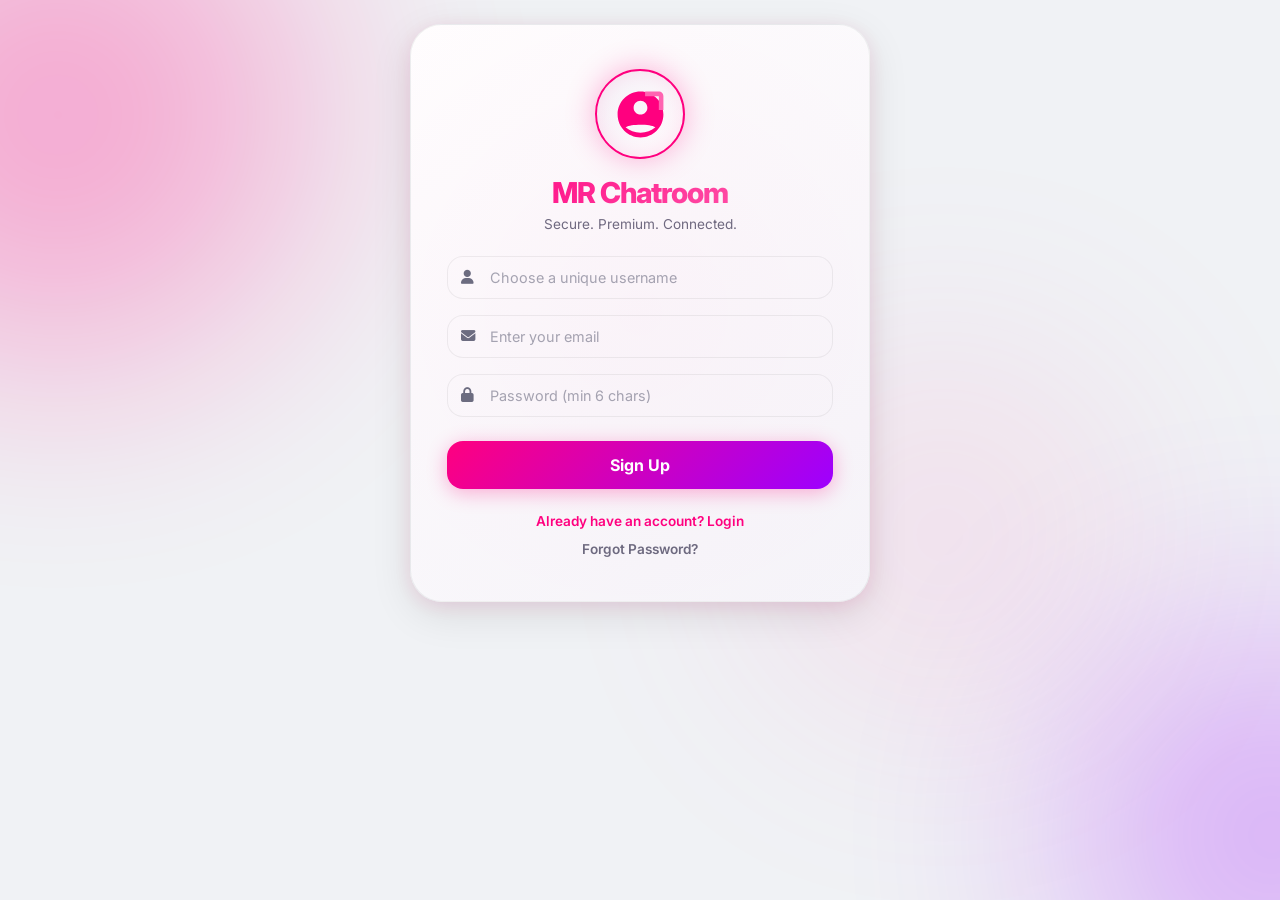
==== commit bf7b2072: "Add files via upload" ====
--- a/index.html
+++ b/index.html
@@ -3,13 +3,10 @@
 <head>
     <meta charset="UTF-8">
     <meta name="viewport" content="width=device-width, initial-scale=1.0, maximum-scale=1.0, user-scalable=no, viewport-fit=cover">
-    <meta name="apple-mobile-web-app-capable" content="yes">
-    <meta name="theme-color" content="#FF007F">
     <title>MR Chat — Dashboard</title>
     <link href="https://fonts.googleapis.com/css2?family=Inter:wght@300;400;500;600;700;800;900&display=swap" rel="stylesheet">
     <link rel="stylesheet" href="https://cdnjs.cloudflare.com/ajax/libs/font-awesome/6.4.0/css/all.min.css">
     <script>
-        // Inline pre-paint theme bootstrap — prevents FOUC
         (function() {
             const savedTheme = localStorage.getItem("mr_web_theme") || "default";
             if (savedTheme === "default") {
@@ -21,9 +18,6 @@
         })();
     </script>
     <style>
-        /* ============================================================
-           THEME VARIABLES — 5 themes + system default
-           ============================================================ */
         :root, [data-theme="dark"] {
             --bg-main: #0a0a0f; --bg-sidebar: #12121a; --bg-card: #1a1a25; --bg-hover: rgba(255, 0, 127, 0.06);
             --bg-active: rgba(255, 0, 127, 0.12); --pink-primary: #FF007F; --pink-hover: #E0006C; --pink-light: #FF66B2;
@@ -31,7 +25,6 @@
             --glass-border: rgba(255, 0, 127, 0.15); --glass-border-purple: rgba(157, 0, 255, 0.2); --online-green: #00e676;
             --shadow-sm: 0 2px 8px rgba(0,0,0,0.3); --shadow-md: 0 8px 24px rgba(0,0,0,0.4); --shadow-lg: 0 12px 40px rgba(0,0,0,0.5);
             --shadow-glow: 0 0 20px rgba(255, 0, 127, 0.15); --shadow-glow-purple: 0 0 20px rgba(157, 0, 255, 0.2);
-            --diamond-cyan: #00E6FF; --gold-yellow: #FFD700; --danger-red: #FF3B30;
         }
         [data-theme="white"] {
             --bg-main: #f0f2f5; --bg-sidebar: #ffffff; --bg-card: #f5f6fa; --bg-hover: rgba(0, 0, 0, 0.03); --bg-active: rgba(0, 0, 0, 0.06);
@@ -55,245 +48,155 @@
             --pink-primary: #0096ff; --pink-hover: #0077cc; --pink-light: #66c2ff; --purple-primary: #00e6ff;
             --text-muted: #7a99b3; --glass-border: rgba(0, 150, 255, 0.15); --shadow-glow: 0 0 20px rgba(0, 150, 255, 0.15);
         }
-
         * { box-sizing: border-box; margin: 0; padding: 0; font-family: 'Inter', -apple-system, BlinkMacSystemFont, sans-serif; -webkit-tap-highlight-color: transparent; }
-        body { background-color: var(--bg-main); color: var(--text-main); min-height: 100vh; min-height: calc(var(--vh, 1vh) * 100); overflow-x: hidden; }
+        body { background-color: var(--bg-main); color: var(--text-main); height: 100vh; height: calc(var(--vh, 1vh) * 100); overflow: hidden; display: flex; align-items: center; justify-content: center; }
         .hidden { display: none !important; }
-        a { color: inherit; text-decoration: none; }
-        button { font-family: inherit; }
-
-        /* ============================================================
-           AMBIENT BACKGROUND — 3 floating blurred orbs
-           ============================================================ */
-        .ambient-bg { position: fixed; inset: 0; z-index: 0; pointer-events: none; overflow: hidden; }
-        .ambient-orb { position: absolute; border-radius: 50%; filter: blur(120px); opacity: 0.3; animation: orbFloat 20s ease-in-out infinite; will-change: transform; transform: translateZ(0); }
-        .orb-1 { width: 500px; height: 500px; background: var(--pink-primary); top: -15%; left: -15%; }
-        .orb-2 { width: 400px; height: 400px; background: var(--purple-primary); bottom: -15%; right: -15%; animation-delay: -7s; }
-        .orb-3 { width: 350px; height: 350px; background: var(--pink-light); top: 40%; left: 60%; animation-delay: -14s; opacity: 0.15; }
-        @keyframes orbFloat { 0%,100%{transform:translate(0,0) scale(1);} 33%{transform:translate(50px,-50px) scale(1.1);} 66%{transform:translate(-40px,40px) scale(0.9);} }
-
-        /* ============================================================
-           AUTH SCREEN — Modern split-screen
-           ============================================================ */
-        #auth-screen { position: fixed; inset: 0; z-index: 100; display: grid; grid-template-columns: 1fr; overflow: hidden; }
-        .auth-brand-pane {
-            display: none; position: relative; overflow: hidden; padding: 60px 50px;
-            background: linear-gradient(135deg, #FF007F 0%, #9D00FF 60%, #1a0a25 100%);
-            color: #fff; flex-direction: column; justify-content: center;
-        }
-        .auth-brand-pane::before {
-            content: ''; position: absolute; inset: 0;
-            background:
-                radial-gradient(circle at 20% 30%, rgba(255,255,255,0.15) 0%, transparent 40%),
-                radial-gradient(circle at 80% 70%, rgba(157,0,255,0.25) 0%, transparent 50%);
-            pointer-events: none; animation: orbFloat 25s ease-in-out infinite;
-        }
-        .auth-brand-content { position: relative; z-index: 2; max-width: 480px; animation: fadeInUp 0.8s cubic-bezier(0.16, 1, 0.3, 1); }
-        .auth-brand-logo {
-            width: 88px; height: 88px; border-radius: 28px; background: rgba(255,255,255,0.12);
-            backdrop-filter: blur(20px); border: 1.5px solid rgba(255,255,255,0.25);
-            display: flex; align-items: center; justify-content: center; margin-bottom: 32px;
-            box-shadow: 0 20px 60px rgba(0,0,0,0.3); animation: pulseLogo 3s infinite, float 6s ease-in-out infinite;
-        }
-        .auth-brand-title { font-size: 2.6rem; font-weight: 900; line-height: 1.05; letter-spacing: -1.5px; margin-bottom: 14px; }
-        .auth-brand-tagline { font-size: 1.15rem; opacity: 0.92; margin-bottom: 36px; font-weight: 500; }
-        .auth-feature-list { display: flex; flex-direction: column; gap: 16px; }
-        .auth-feature-item { display: flex; align-items: center; gap: 14px; font-size: 0.95rem; opacity: 0.95; }
-        .auth-feature-icon {
-            width: 42px; height: 42px; border-radius: 12px; background: rgba(255,255,255,0.18);
-            display: flex; align-items: center; justify-content: center; flex-shrink: 0;
-            backdrop-filter: blur(10px); border: 1px solid rgba(255,255,255,0.2);
-        }
-        .auth-feature-icon i { font-size: 1.05rem; }
-
-        .auth-form-pane {
-            display: flex; align-items: center; justify-content: center; padding: 24px;
-            overflow-y: auto; background: var(--bg-main); position: relative;
-        }
+
+        /* Auth */
         .auth-box {
             background: linear-gradient(145deg, var(--bg-sidebar), var(--bg-card)); border: 1px solid var(--glass-border);
             border-radius: 32px; padding: 36px 28px; width: 100%; max-width: 420px;
-            box-shadow: var(--shadow-lg), var(--shadow-glow); text-align: center;
-            animation: fadeInUp 0.6s cubic-bezier(0.16, 1, 0.3, 1); position: relative; overflow: hidden;
-            backdrop-filter: blur(24px) saturate(180%); -webkit-backdrop-filter: blur(24px) saturate(180%);
-        }
-        .auth-box::before { content: ''; position: absolute; top: -50%; left: -50%; width: 200%; height: 200%; background: radial-gradient(circle, rgba(255,0,127,0.04) 0%, transparent 70%); pointer-events: none; }
+            box-shadow: var(--shadow-lg), var(--shadow-glow); text-align: center; animation: fadeInUp 0.6s cubic-bezier(0.16, 1, 0.3, 1); position: relative; overflow: hidden;
+        }
+        .auth-box::before { content: ''; position: absolute; top: -50%; left: -50%; width: 200%; height: 200%; background: radial-gradient(circle, rgba(255,0,127,0.03) 0%, transparent 70%); pointer-events: none; }
         @keyframes fadeInUp { from { opacity: 0; transform: translateY(30px) scale(0.95); } to { opacity: 1; transform: translateY(0) scale(1); } }
-        @keyframes pulseLogo { 0%,100% { box-shadow: 0 0 20px rgba(255,0,127,0.3); transform: scale(1); } 50% { box-shadow: 0 0 45px rgba(255,0,127,0.6); transform: scale(1.05); } }
-        @keyframes float { 0%,100%{transform:translateY(0) scale(1);} 50%{transform:translateY(-10px) scale(1.02);} }
-
-        .auth-header-logo {
-            width: 80px; height: 80px; border-radius: 50%; margin: 0 auto 16px;
-            border: 2.5px solid var(--pink-primary); box-shadow: 0 0 30px rgba(255,0,127,0.3), inset 0 0 20px rgba(255,0,127,0.1);
-            background: linear-gradient(135deg, var(--bg-card), var(--bg-sidebar));
-            display: flex; align-items: center; justify-content: center;
-            animation: pulseLogo 3s infinite, float 6s ease-in-out infinite;
-        }
+        .auth-header-logo { width: 80px; height: 80px; border-radius: 50%; margin: 0 auto 16px; border: 2.5px solid var(--pink-primary); box-shadow: 0 0 30px rgba(255,0,127,0.3), inset 0 0 20px rgba(255,0,127,0.1); background: linear-gradient(135deg, var(--bg-card), var(--bg-sidebar)); display: flex; align-items: center; justify-content: center; animation: pulseLogo 3s infinite; }
+        @keyframes pulseLogo { 0%,100% { box-shadow: 0 0 20px rgba(255,0,127,0.2); transform: scale(1); } 50% { box-shadow: 0 0 40px rgba(255,0,127,0.5); transform: scale(1.05); } }
         .auth-header h2 { font-size: 1.6rem; font-weight: 800; margin-bottom: 6px; letter-spacing: -1px; background: linear-gradient(135deg, var(--pink-primary), var(--pink-light)); -webkit-background-clip: text; -webkit-text-fill-color: transparent; }
         .auth-header p { color: var(--text-muted); font-size: 0.85rem; margin-bottom: 24px; }
-        .input-group { position: relative; margin-bottom: 14px; display: flex; align-items: center; }
-        .input-group i.left-icon { position: absolute; left: 14px; color: var(--text-muted); font-size: 0.9rem; z-index: 2; transition: color 0.3s; pointer-events: none; }
-        .input-group input, .input-group select, .input-group textarea {
-            width: 100%; padding: 12px 42px 12px 42px; background: rgba(255,255,255,0.03);
-            border: 1.5px solid var(--glass-border); border-radius: 16px; color: var(--text-main);
-            font-size: 0.9rem; transition: all 0.3s ease; outline: none;
-        }
-        .input-group textarea { min-height: 70px; resize: vertical; padding-top: 12px; font-family: inherit; }
-        .input-group input:focus, .input-group select:focus, .input-group textarea:focus { border-color: var(--pink-primary); box-shadow: 0 0 0 4px rgba(255, 0, 127, 0.08), var(--shadow-glow); background: rgba(255,255,255,0.05); }
-        .input-group input:focus + i.left-icon, .input-group input:focus ~ i.left-icon { color: var(--pink-primary); }
-        .input-group input::placeholder, .input-group textarea::placeholder { color: var(--text-muted); opacity: 0.6; }
-        .input-group .pw-toggle {
-            position: absolute; right: 12px; top: 50%; transform: translateY(-50%); background: transparent;
-            border: none; color: var(--text-muted); cursor: pointer; font-size: 0.95rem; padding: 6px; z-index: 2;
-        }
-        .input-group .pw-toggle:hover { color: var(--pink-primary); }
-        .remember-row { display: flex; align-items: center; gap: 8px; margin: 4px 0 12px; font-size: 0.8rem; color: var(--text-secondary); cursor: pointer; }
-        .remember-row input { accent-color: var(--pink-primary); width: 16px; height: 16px; }
-        .main-btn {
-            width: 100%; padding: 14px; background: linear-gradient(135deg, var(--pink-primary), var(--purple-primary));
-            border: none; border-radius: 16px; color: white; font-size: 1rem; font-weight: 700; cursor: pointer;
-            transition: all 0.3s ease; box-shadow: 0 4px 20px rgba(255, 0, 127, 0.3); margin-top: 4px;
-            position: relative; overflow: hidden; display: inline-flex; align-items: center; justify-content: center; gap: 8px;
-        }
+        .input-group { position: relative; margin-bottom: 16px; display: flex; align-items: center; }
+        .input-group i { position: absolute; left: 14px; color: var(--text-muted); font-size: 0.9rem; z-index: 2; transition: color 0.3s; }
+        .input-group input:focus + i, .input-group input:focus ~ i { color: var(--pink-primary); }
+        .input-group input { width: 100%; padding: 12px 12px 12px 42px; background: rgba(255,255,255,0.03); border: 1.5px solid var(--glass-border); border-radius: 16px; color: var(--text-main); font-size: 0.9rem; transition: all 0.3s ease; outline: none; }
+        .input-group input:focus { border-color: var(--pink-primary); box-shadow: 0 0 0 4px rgba(255, 0, 127, 0.08), var(--shadow-glow); background: rgba(255,255,255,0.05); }
+        .input-group input::placeholder { color: var(--text-muted); opacity: 0.6; }
+        .main-btn { width: 100%; padding: 14px; background: linear-gradient(135deg, var(--pink-primary), var(--purple-primary)); border: none; border-radius: 16px; color: white; font-size: 1rem; font-weight: 700; cursor: pointer; transition: all 0.3s ease; box-shadow: 0 4px 20px rgba(255, 0, 127, 0.3); margin-top: 8px; position: relative; overflow: hidden; }
         .main-btn:hover { transform: translateY(-2px); box-shadow: 0 8px 30px rgba(255, 0, 127, 0.4); }
-        .main-btn:disabled { opacity: 0.7; cursor: not-allowed; }
-        .main-btn::after { content: ''; position: absolute; top: 0; left: -100%; width: 100%; height: 100%; background: linear-gradient(90deg, transparent, rgba(255,255,255,0.2), transparent); transition: left 0.6s ease; }
-        .main-btn:hover::after { left: 100%; }
-        .auth-links { margin-top: 22px; display: flex; flex-direction: column; gap: 12px; }
+        .auth-links { margin-top: 24px; display: flex; flex-direction: column; gap: 12px; }
         .auth-links a { color: var(--pink-primary); text-decoration: none; font-weight: 600; font-size: 0.85rem; cursor: pointer; transition: opacity 0.2s; }
         .auth-links a:hover { opacity: 0.8; }
-        .auth-links a.muted { color: var(--text-muted); font-weight: 500; font-size: 0.8rem; }
-        .auth-links a.disabled { pointer-events: none; opacity: 0.4; }
-        .spinner-sm { width: 16px; height: 16px; border: 2px solid rgba(255,255,255,0.3); border-top-color: #fff; border-radius: 50%; animation: spin 0.7s linear infinite; display: inline-block; }
-        @keyframes spin { to { transform: rotate(360deg); } }
-        .auth-mode-pills { display: flex; gap: 6px; margin-bottom: 20px; padding: 4px; background: var(--bg-card); border: 1px solid var(--glass-border); border-radius: 14px; }
-        .auth-mode-pill { flex: 1; padding: 9px 0; text-align: center; font-size: 0.82rem; font-weight: 700; color: var(--text-muted); border-radius: 10px; cursor: pointer; transition: all 0.25s; background: transparent; border: none; }
-        .auth-mode-pill.active { background: linear-gradient(135deg, var(--pink-primary), var(--purple-primary)); color: white; box-shadow: 0 4px 12px rgba(255,0,127,0.25); }
-
-        /* ============================================================
-           DASHBOARD LAYOUT — 3-column responsive
-           ============================================================ */
-        #dashboard-screen { position: relative; z-index: 1; min-height: 100vh; min-height: calc(var(--vh, 1vh) * 100); display: grid; grid-template-columns: 1fr; }
-        .dash-grid { display: grid; grid-template-columns: 1fr; max-width: 1600px; margin: 0 auto; width: 100%; }
-
-        /* Top mobile bar */
-        .mobile-topbar { display: flex; align-items: center; justify-content: space-between; padding: 14px 16px; background: var(--bg-sidebar); border-bottom: 1px solid var(--glass-border); position: sticky; top: 0; z-index: 50; backdrop-filter: blur(20px); }
-        .mobile-topbar .brand-mini { display: flex; align-items: center; gap: 10px; font-weight: 800; font-size: 1.05rem; }
-        .mobile-topbar .brand-mini-logo { width: 32px; height: 32px; border-radius: 10px; background: linear-gradient(135deg, var(--pink-primary), var(--purple-primary)); display: flex; align-items: center; justify-content: center; color: #fff; }
-        .mobile-topbar .topbar-actions { display: flex; gap: 8px; align-items: center; }
-        .hamburger-btn { background: transparent; border: none; color: var(--text-main); font-size: 1.25rem; cursor: pointer; padding: 8px; }
-
-        /* Left Nav Rail */
-        .nav-rail {
-            background: var(--bg-sidebar); border-right: 1px solid var(--glass-border);
-            display: flex; flex-direction: column; padding: 18px 14px; gap: 4px;
-            position: sticky; top: 0; height: 100vh; overflow-y: auto;
-        }
-        .nav-rail .nav-brand { display: flex; align-items: center; gap: 10px; padding: 8px 12px 22px; font-weight: 800; font-size: 1.15rem; }
-        .nav-rail .nav-brand-logo { width: 36px; height: 36px; border-radius: 10px; background: linear-gradient(135deg, var(--pink-primary), var(--purple-primary)); display: flex; align-items: center; justify-content: center; color: #fff; flex-shrink: 0; box-shadow: 0 4px 12px rgba(255,0,127,0.3); }
-        .nav-item { display: flex; align-items: center; gap: 12px; padding: 11px 14px; border-radius: 12px; color: var(--text-secondary); font-size: 0.88rem; font-weight: 600; cursor: pointer; transition: all 0.2s ease; position: relative; text-align: left; background: transparent; border: none; width: 100%; }
-        .nav-item i { width: 22px; text-align: center; font-size: 1rem; color: var(--text-muted); transition: color 0.2s; }
-        .nav-item:hover { background: var(--bg-hover); color: var(--text-main); }
-        .nav-item:hover i { color: var(--pink-primary); }
-        .nav-item.active { background: linear-gradient(135deg, rgba(255,0,127,0.15), rgba(157,0,255,0.08)); color: var(--pink-primary); }
-        .nav-item.active i { color: var(--pink-primary); }
-        .nav-item .nav-badge { margin-left: auto; background: var(--danger-red); color: #fff; font-size: 0.65rem; font-weight: 800; min-width: 18px; height: 18px; border-radius: 9px; display: flex; align-items: center; justify-content: center; padding: 0 5px; }
-        .nav-item.divider { padding: 0; margin: 8px 0; height: 1px; background: var(--glass-border); cursor: default; }
-        .nav-item.divider:hover { background: var(--glass-border); }
-        .nav-item.danger { color: var(--danger-red); }
-        .nav-item.danger:hover { background: rgba(255,59,48,0.08); }
-        .nav-item.danger i { color: var(--danger-red); }
-        .nav-section-label { padding: 12px 14px 4px; font-size: 0.65rem; text-transform: uppercase; letter-spacing: 1px; color: var(--text-muted); font-weight: 700; }
-
-        /* Center Content */
-        .center-content { padding: 20px 16px 40px; min-width: 0; }
-        .dash-page-header { display: flex; align-items: center; justify-content: space-between; margin-bottom: 22px; flex-wrap: wrap; gap: 12px; }
-        .dash-page-header h1 { font-size: 1.7rem; font-weight: 800; letter-spacing: -1px; background: linear-gradient(135deg, var(--pink-primary), var(--pink-light)); -webkit-background-clip: text; -webkit-text-fill-color: transparent; }
-        .dash-page-header .header-actions { display: flex; gap: 8px; align-items: center; }
-
-        /* Right Sidebar */
-        .right-sidebar { padding: 20px 16px 40px; display: flex; flex-direction: column; gap: 16px; min-width: 0; }
-
-        /* ============================================================
-           PROFILE CARD (center)
-           ============================================================ */
-        .profile-card-section {
-            position: relative; padding: 0; overflow: hidden;
-            background: linear-gradient(135deg, var(--bg-sidebar), var(--bg-card));
-            border: 1px solid var(--glass-border); border-radius: 24px;
-            box-shadow: var(--shadow-md); margin-bottom: 22px;
-            backdrop-filter: blur(24px) saturate(180%); -webkit-backdrop-filter: blur(24px) saturate(180%);
-        }
-        .profile-card-section::before { content: ''; position: absolute; inset: 0; border-radius: 24px; padding: 1.5px; background: linear-gradient(135deg, var(--pink-primary), var(--purple-primary), var(--pink-primary)); background-size: 200% 200%; animation: gradientShift 4s ease infinite; -webkit-mask: linear-gradient(#fff 0 0) content-box, linear-gradient(#fff 0 0); -webkit-mask-composite: xor; mask-composite: exclude; pointer-events: none; z-index: 1; }
-        @keyframes gradientShift { 0%{background-position:0% 50%;} 50%{background-position:100% 50%;} 100%{background-position:0% 50%;} }
-        .profile-cover { height: 130px; background-size: cover; background-position: center; background-image: linear-gradient(135deg, var(--pink-primary), var(--purple-primary)); position: relative; }
-        .profile-cover::after { content: ''; position: absolute; inset: 0; background: linear-gradient(180deg, transparent 50%, var(--bg-sidebar) 100%); }
-        .profile-card-body { padding: 0 22px 22px; position: relative; z-index: 2; margin-top: -50px; }
-        .profile-card-top { display: flex; align-items: flex-end; gap: 14px; margin-bottom: 14px; }
+
+        /* Dashboard */
+        .dashboard-container { width: 100%; max-width: 480px; height: 100%; display: flex; flex-direction: column; padding: 12px; overflow-y: auto; -webkit-overflow-scrolling: touch; position: relative; }
+        .dashboard-header { text-align: center; padding: 16px 0 8px; }
+        .dashboard-header h1 { font-size: 1.4rem; font-weight: 800; background: linear-gradient(135deg, var(--pink-primary), var(--pink-light)); -webkit-background-clip: text; -webkit-text-fill-color: transparent; }
+
+        /* Profile Card */
+        .profile-card-section { margin-bottom: 24px; padding: 16px; background: linear-gradient(135deg, rgba(255,0,127,0.08), rgba(157,0,255,0.05)); border: 1px solid var(--glass-border); border-radius: 20px; }
+        
+        .profile-card-top { display: flex; align-items: center; gap: 12px; margin-bottom: 10px; }
         .profile-card-avatar-wrap { position: relative; flex-shrink: 0; }
-        .profile-card-avatar {
-            width: 110px; height: 110px; border-radius: 50%; object-fit: cover;
-            border: 4px solid var(--bg-sidebar); position: relative; z-index: 2; cursor: pointer;
-            box-shadow: 0 8px 24px rgba(0,0,0,0.3);
-        }
-        .profile-card-avatar-wrap .frame-overlay, .profile-card-avatar-wrap .border-overlay {
-            position: absolute; top: 50%; left: 50%; transform: translate(-50%, -50%); pointer-events: none; border-radius: 50%;
-        }
-        .profile-card-name-row { flex: 1; padding-bottom: 8px; min-width: 0; }
-        .profile-card-name { font-size: 1.3rem; font-weight: 800; margin-bottom: 4px; display: flex; align-items: center; gap: 6px; flex-wrap: wrap; }
-        .verified-check { color: var(--diamond-cyan); font-size: 0.95rem; }
-        .rank-badge { font-size: 0.65rem; padding: 2px 8px; border-radius: 20px; font-weight: 700; text-transform: uppercase; letter-spacing: 0.3px; }
-        .badge-bronze { background: #CD7F32; color: white; }
-        .badge-silver { background: #C0C0C0; color: #1A1D24; }
-        .badge-gold { background: var(--gold-yellow); color: #1A1D24; box-shadow: 0 0 10px rgba(255, 215, 0, 0.4); }
-        .profile-card-meta { display: flex; align-items: center; gap: 8px; margin-bottom: 6px; font-size: 0.82rem; color: var(--text-muted); }
-        .profile-card-bio { color: var(--text-secondary); font-size: 0.85rem; line-height: 1.5; margin-bottom: 14px; max-height: 60px; overflow: hidden; cursor: pointer; transition: max-height 0.3s; }
-        .profile-card-bio.expanded { max-height: 200px; }
-        .profile-card-xp { margin-bottom: 14px; }
-        .profile-xp-bar { width: 100%; height: 8px; background: rgba(255,255,255,0.06); border-radius: 10px; overflow: hidden; margin-bottom: 4px; }
-        .profile-xp-fill { height: 100%; background: linear-gradient(90deg, var(--pink-primary), var(--purple-primary)); border-radius: 10px; transition: width 0.6s cubic-bezier(0.4, 0, 0.2, 1); box-shadow: 0 0 10px rgba(255,0,127,0.4); }
-        .profile-xp-text { font-size: 0.7rem; color: var(--text-muted); display: flex; justify-content: space-between; }
-        .profile-currency-row { display: flex; gap: 10px; margin-bottom: 16px; flex-wrap: wrap; }
-        .currency-chip { display: inline-flex; align-items: center; gap: 6px; padding: 8px 12px; background: var(--bg-card); border: 1px solid var(--glass-border); border-radius: 12px; font-size: 0.85rem; font-weight: 700; }
-        .currency-chip i { font-size: 0.85rem; }
-        .currency-gold { color: var(--gold-yellow); }
-        .currency-gold i { color: var(--gold-yellow); }
-        .currency-diamond { color: var(--diamond-cyan); }
-        .currency-diamond i { color: var(--diamond-cyan); }
-        .profile-stats-row { display: grid; grid-template-columns: repeat(3, 1fr); gap: 8px; margin-bottom: 16px; }
-        .stat-tile { background: rgba(255,255,255,0.04); border: 1px solid var(--glass-border); border-radius: 14px; padding: 10px; text-align: center; }
-        .stat-tile .num { font-size: 1.1rem; font-weight: 800; color: var(--pink-primary); display: block; }
-        .stat-tile .lbl { font-size: 0.65rem; color: var(--text-muted); text-transform: uppercase; letter-spacing: 0.5px; margin-top: 2px; }
-        .profile-action-row { display: flex; gap: 8px; }
-        .btn-pink { background: linear-gradient(135deg, var(--pink-primary), var(--purple-primary)); color: white; box-shadow: 0 2px 10px rgba(255, 0, 127, 0.2); }
-        .btn-muted { background: var(--bg-card); color: var(--text-secondary); border: 1.5px solid var(--glass-border); }
-        .btn-outline { background: transparent; color: var(--pink-primary); border: 1.5px solid var(--pink-primary); }
-        .btn-danger { background: var(--danger-red); color: #fff; }
-        .action-btn-sm { padding: 8px 14px; border-radius: 12px; font-size: 0.8rem; font-weight: 700; cursor: pointer; border: none; transition: all 0.2s ease; white-space: nowrap; display: inline-flex; align-items: center; gap: 6px; }
-        .action-btn-sm:hover { transform: translateY(-1px); }
-
-        /* Action Grid (preserved) */
-        .action-grid { display: grid; grid-template-columns: repeat(4, 1fr); gap: 10px; margin-bottom: 22px; }
-        .action-grid-btn { display: flex; flex-direction: column; align-items: center; gap: 6px; padding: 14px 4px; background: rgba(255,255,255,0.03); border: 1.5px solid var(--glass-border); border-radius: 16px; color: var(--text-main); font-size: 0.7rem; font-weight: 600; cursor: pointer; transition: all 0.25s ease; text-decoration: none; position: relative; overflow: hidden; }
+        .profile-card-avatar { width: 56px; height: 56px; border-radius: 50%; object-fit: cover; border: 2px solid var(--pink-primary); box-shadow: 0 0 15px rgba(255, 0, 127, 0.25); position: relative; z-index: 2; }
+        .avatar-glow { display: none; }
+        @keyframes avatarGlow { 0%,100% { opacity: 0.3; transform: scale(1); } 50% { opacity: 0.6; transform: scale(1.05); } }
+        .profile-card-info { flex: 1; min-width: 0; }
+        .profile-card-name { font-size: 1.1rem; font-weight: 800; margin-bottom: 2px; display: flex; align-items: center; gap: 6px; }
+        .profile-card-meta { display: flex; align-items: center; gap: 6px; margin-bottom: 6px; }
+        .profile-xp-bar { width: 100%; height: 4px; background: rgba(255,255,255,0.08); border-radius: 10px; overflow: hidden; margin-bottom: 6px; }
+        .profile-xp-fill { height: 100%; background: linear-gradient(90deg, var(--pink-primary), var(--purple-primary)); border-radius: 10px; transition: width 0.5s cubic-bezier(0.4, 0, 0.2, 1); }
+        .profile-gold-display { display: flex; align-items: center; gap: 5px; font-size: 0.95rem; font-weight: 700; color: #FFD700; text-shadow: 0 0 8px rgba(255, 215, 0, 0.3); }
+        .profile-diamond-display { display: flex; align-items: center; gap: 5px; font-size: 0.95rem; font-weight: 700; color: #00E6FF; text-shadow: 0 0 8px rgba(0, 230, 255, 0.3); margin-top: 4px; }
+        .rank-badge { font-size: 0.6rem; padding: 1px 6px; border-radius: 20px; font-weight: 700; text-transform: uppercase; }
+        .badge-bronze { background: #CD7F32; color: white; } .badge-silver { background: #C0C0C0; color: #1A1D24; } .badge-gold { background: #FFD700; color: #1A1D24; box-shadow: 0 0 10px rgba(255, 215, 0, 0.4); }
+
+        /* Action Grid */
+        .action-grid { display: grid; grid-template-columns: repeat(4, 1fr); gap: 10px; margin-bottom: 20px;  }
+        .action-grid-btn { display: flex; flex-direction: column; align-items: center; gap: 6px; padding: 14px 4px; background: var(--bg-card); border: 1.5px solid var(--glass-border); border-radius: 16px; color: var(--text-main); font-size: 0.7rem; font-weight: 600; cursor: pointer; transition: all 0.2s ease; text-decoration: none; }
         .action-grid-btn i { font-size: 1.3rem; color: var(--pink-primary); transition: transform 0.2s; }
-        .action-grid-btn:hover { transform: translateY(-3px); box-shadow: 0 8px 24px rgba(255, 0, 127, 0.18); border-color: var(--pink-primary); background: rgba(255,0,127,0.05); }
+        .action-grid-btn:hover { background: var(--bg-hover); border-color: var(--pink-primary); transform: translateY(-2px); box-shadow: var(--shadow-glow); }
         .action-grid-btn:hover i { transform: scale(1.1); }
-        .action-grid-btn:active { transform: scale(0.96); }
+        .action-grid-btn:active { transform: scale(0.95); }
         .action-grid-btn.disabled { opacity: 0.4; pointer-events: none; filter: grayscale(0.8); }
         .action-grid-btn.inbox-btn { background: linear-gradient(135deg, rgba(255,0,127,0.1), rgba(157,0,255,0.08)); border-color: var(--pink-primary); }
-        .action-grid-btn::after { content: ''; position: absolute; top: 0; left: -100%; width: 100%; height: 100%; background: linear-gradient(90deg, transparent, rgba(255,255,255,0.08), transparent); transition: left 0.5s ease; }
-        .action-grid-btn:hover::after { left: 100%; }
-
-        /* ============================================================
-           SECTION CARDS
-           ============================================================ */
-        .section-card { background: var(--bg-card); border: 1.5px solid var(--glass-border); border-radius: 20px; padding: 16px; backdrop-filter: blur(24px) saturate(180%); -webkit-backdrop-filter: blur(24px) saturate(180%); }
-        .section-card-header { display: flex; align-items: center; justify-content: space-between; padding: 0 4px 12px; }
-        .section-card-header h3 { font-size: 1rem; font-weight: 700; color: var(--text-main); display: flex; align-items: center; gap: 8px; }
-        .section-card-header a, .section-card-header button.link-btn { font-size: 0.75rem; color: var(--pink-primary); font-weight: 600; cursor: pointer; text-decoration: none; background: transparent; border: none; padding: 0; }
-        .section-card-header a:hover, .section-card-header button.link-btn:hover { opacity: 0.8; }
-
-        /* Friends horizontal scroll */
+        .action-grid-btn.inbox-btn i { color: var(--pink-primary); }
+
+        /* Premium Banner */
+        
+        
+        
+        
+        
+        .premium-btn:hover { transform: translateY(-2px); box-shadow: 0 6px 20px rgba(255, 0, 127, 0.4); }
+
+        /* Icon btn */
+        .icon-btn { background: var(--bg-card); border: 1.5px solid var(--glass-border); color: var(--text-muted); width: 38px; height: 38px; border-radius: 50%; font-size: 0.9rem; cursor: pointer; transition: all 0.25s ease; display: inline-flex; align-items: center; justify-content: center; flex-shrink: 0; }
+        .icon-btn:hover { color: var(--pink-primary); border-color: var(--pink-primary); background: rgba(255, 0, 127, 0.08); transform: scale(1.08); box-shadow: var(--shadow-glow); }
+
+        /* Modals */
+        .modal-overlay { position: fixed; top: 0; left: 0; width: 100vw; height: 100vh; background: rgba(0,0,0,0.88); backdrop-filter: blur(10px); display: flex; align-items: flex-start; justify-content: center; z-index: 10000; padding: 20px; overflow-y: auto; -webkit-overflow-scrolling: touch; }
+        .profile-modal-content { background: linear-gradient(145deg, var(--bg-sidebar), var(--bg-card)); border: 1.5px solid var(--glass-border); border-radius: 28px; padding: 32px; width: 100%; max-width: 440px; box-shadow: var(--shadow-lg), var(--shadow-glow); text-align: center; position: relative; margin-top: 20px; margin-bottom: 20px; overflow: hidden; }
+        .profile-modal-content::before { content: ''; position: absolute; top: 0; left: 0; right: 0; height: 3px; background: linear-gradient(90deg, var(--pink-primary), var(--purple-primary)); }
+        .dropdown-wrapper { position: relative; display: inline-block; }
+        .custom-theme-dropdown { position: absolute; top: 50px; right: 0; background: var(--bg-card); border: 1.5px solid var(--glass-border); border-radius: 20px; box-shadow: var(--shadow-lg); z-index: 2000; min-width: 200px; padding: 10px 0; transform-origin: top right; animation: dropFade 0.25s cubic-bezier(0.16, 1, 0.3, 1); backdrop-filter: blur(20px); }
+        @keyframes dropFade { from { opacity: 0; transform: scale(0.9) translateY(-10px); } to { opacity: 1; transform: scale(1) translateY(0); } }
+        .dropdown-item { padding: 10px 16px; display: flex; align-items: center; gap: 12px; color: var(--text-main); font-size: 0.85rem; cursor: pointer; transition: all 0.15s; }
+        .dropdown-item:hover { background: var(--bg-hover); }
+        .dropdown-item.active { color: var(--pink-primary); font-weight: 700; }
+        .dropdown-item i { width: 20px; text-align: center; }
+        .toast { position: fixed; bottom: 30px; right: 30px; background: linear-gradient(135deg, var(--pink-primary), var(--purple-primary)); color: white; padding: 14px 24px; border-radius: 16px; font-weight: 700; font-size: 0.9rem; box-shadow: 0 10px 30px rgba(255,0,127,0.3); z-index: 9999; animation: toastSlide 0.4s cubic-bezier(0.16, 1, 0.3, 1); }
+        @keyframes toastSlide { from { transform: translateX(100px); opacity: 0; } to { transform: translateX(0); opacity: 1; } }
+        .action-btn-sm { padding: 6px 14px; border-radius: 12px; font-size: 0.78rem; font-weight: 700; cursor: pointer; border: none; transition: all 0.2s ease; white-space: nowrap; }
+        .btn-pink { background: linear-gradient(135deg, var(--pink-primary), var(--purple-primary)); color: white; box-shadow: 0 2px 10px rgba(255, 0, 127, 0.2); }
+        .btn-muted { background: var(--bg-card); color: var(--text-muted); border: 1.5px solid var(--glass-border); }
+        .maintenance-overlay { position: fixed; inset: 0; background: var(--bg-main); z-index: 99999; display: flex; flex-direction: column; align-items: center; justify-content: center; text-align: center; padding: 20px; }
+        .maintenance-overlay i { font-size: 4rem; color: var(--pink-primary); margin-bottom: 20px; }
+        .maintenance-overlay h1 { font-size: 1.8rem; margin-bottom: 10px; }
+        .maintenance-overlay p { color: var(--text-muted); max-width: 400px; line-height: 1.5; }
+        /* Volume */
+        .volume-row { background: var(--bg-card); padding: 12px 14px; border-radius: 14px; border: 1.5px solid var(--glass-border); transition: all 0.2s ease; }
+        .volume-row:hover { border-color: var(--pink-primary); box-shadow: var(--shadow-glow); }
+        input[type="range"] { -webkit-appearance: none; width: 100%; height: 6px; border-radius: 10px; background: rgba(255,255,255,0.08); outline: none; }
+        input[type="range"]::-webkit-slider-thumb { -webkit-appearance: none; width: 18px; height: 18px; border-radius: 50%; background: var(--pink-primary); cursor: pointer; box-shadow: 0 0 10px rgba(255, 0, 127, 0.4); transition: all 0.2s; }
+        input[type="range"]::-webkit-slider-thumb:hover { transform: scale(1.2); box-shadow: 0 0 15px rgba(255, 0, 127, 0.6); }
+
+        /* Social Profile */
+        .social-profile-card { position: relative; width: 100%; max-width: 460px; border-radius: 28px; overflow-y: auto; max-height: 90vh; border: 1.5px solid var(--glass-border); box-shadow: var(--shadow-lg), var(--shadow-glow); transition: all 0.3s ease; margin-top: 20px; margin-bottom: 20px; }
+        .profile-banner { height: 140px; background: linear-gradient(135deg, var(--pink-primary), var(--purple-primary)); position: relative; background-size: cover; background-position: center; }
+        .profile-avatar-wrapper { position: relative; width: 110px; height: 110px; margin: -55px auto 0; z-index: 5; }
+        .profile-avatar-wrapper img { width: 100%; height: 100%; border-radius: 50%; object-fit: cover; border: 4px solid var(--bg-sidebar); position: relative; z-index: 2; box-shadow: 0 0 30px rgba(255, 0, 127, 0.3); }
+        .profile-frame-overlay { pointer-events: none; border-radius: 50%; }
+        .profile-frame-common { position: absolute; top: 50%; left: 50%; transform: translate(-50%, -50%); width: calc(100% + 16px); height: calc(100% + 16px); border: 3px solid #888; }
+        .profile-frame-rare { position: absolute; top: 50%; left: 50%; transform: translate(-50%, -50%); width: calc(100% + 16px); height: calc(100% + 16px); border: 3px solid #00E6FF; box-shadow: 0 0 15px #00E6FF; animation: framePulse 2s infinite; }
+        .profile-frame-epic { position: absolute; top: 50%; left: 50%; transform: translate(-50%, -50%); width: calc(100% + 20px); height: calc(100% + 20px); border: 3px solid #9D00FF; box-shadow: 0 0 20px #9D00FF, 0 0 40px rgba(157,0,255,0.3); animation: frameRotate 4s linear infinite; }
+        .profile-frame-legendary { position: absolute; top: 50%; left: 50%; transform: translate(-50%, -50%); width: calc(100% + 24px); height: calc(100% + 24px); border: 3px solid #FFD700; box-shadow: 0 0 25px #FFD700, 0 0 50px rgba(255,215,0,0.5); animation: frameLegendary 2s infinite alternate; }
+        @keyframes framePulse { 0%,100% { box-shadow: 0 0 10px #00E6FF; } 50% { box-shadow: 0 0 25px #00E6FF; } }
+        @keyframes frameRotate { 0% { transform: translate(-50%,-50%) rotate(0deg); } 100% { transform: translate(-50%,-50%) rotate(360deg); } }
+        @keyframes frameLegendary { 0% { box-shadow: 0 0 20px #FFD700; transform: translate(-50%,-50%) scale(1); } 100% { box-shadow: 0 0 40px #FFD700, 0 0 60px rgba(255,215,0,0.6); transform: translate(-50%,-50%) scale(1.02); } }
+        .avatar-border-overlay { pointer-events: none; border-radius: 50%; }
+        .avatar-border-common { position: absolute; top: 50%; left: 50%; transform: translate(-50%, -50%); width: calc(100% + 8px); height: calc(100% + 8px); border: 2px solid #888; }
+        .avatar-border-rare { position: absolute; top: 50%; left: 50%; transform: translate(-50%, -50%); width: calc(100% + 8px); height: calc(100% + 8px); border: 2px solid #00E6FF; box-shadow: 0 0 10px #00E6FF; animation: borderGlow 2s infinite alternate; }
+        .avatar-border-epic { position: absolute; top: 50%; left: 50%; transform: translate(-50%, -50%); width: calc(100% + 12px); height: calc(100% + 12px); border: 3px solid transparent; background: linear-gradient(45deg, #9D00FF, #FF007F, #00E6FF) border-box; -webkit-mask: linear-gradient(#fff 0 0) padding-box, linear-gradient(#fff 0 0); -webkit-mask-composite: xor; mask-composite: exclude; animation: borderSpin 3s linear infinite; }
+        .avatar-border-legendary { position: absolute; top: 50%; left: 50%; transform: translate(-50%, -50%); width: calc(100% + 12px); height: calc(100% + 12px); border: 3px solid #FFD700; box-shadow: 0 0 20px #FFD700, inset 0 0 20px rgba(255,215,0,0.3); animation: borderLegendary 1.5s infinite alternate; }
+        @keyframes borderGlow { from { box-shadow: 0 0 5px #00E6FF; } to { box-shadow: 0 0 20px #00E6FF; } }
+        @keyframes borderSpin { 0% { transform: translate(-50%,-50%) rotate(0deg); } 100% { transform: translate(-50%,-50%) rotate(360deg); } }
+        @keyframes borderLegendary { 0% { box-shadow: 0 0 15px #FFD700; } 100% { box-shadow: 0 0 35px #FFD700, 0 0 50px rgba(255,215,0,0.5); } }
+        .profile-theme-dark { background: linear-gradient(180deg, #0a0a0f 0%, #12121a 100%); }
+        .profile-theme-neon { background: linear-gradient(180deg, #0a0a0f 0%, #001a1a 100%); border: 1px solid #00E6FF; box-shadow: 0 0 30px rgba(0,230,255,0.2); }
+        .profile-theme-blackpink { background: linear-gradient(180deg, #1a0a1a 0%, #2d1f2d 100%); border: 1px solid var(--pink-primary); }
+        .profile-theme-cyberpunk { background: linear-gradient(180deg, #0f001f 0%, #1a0033 100%); border: 1px solid #9D00FF; }
+        .profile-theme-ocean { background: linear-gradient(180deg, #001020 0%, #003050 100%); border: 1px solid #0077FF; }
+        .profile-theme-fire { background: linear-gradient(180deg, #1a0500 0%, #331100 100%); border: 1px solid #FF4500; }
+        .profile-info-section { padding: 20px; text-align: center; }
+        .badges-row { display: flex; justify-content: center; gap: 8px; flex-wrap: wrap; margin: 12px 0; }
+        .badge-item { font-size: 0.7rem; padding: 3px 10px; border-radius: 12px; background: var(--bg-card); border: 1px solid var(--glass-border); display: inline-flex; align-items: center; gap: 4px; }
+        .badge-verified { border-color: #00E6FF; color: #00E6FF; } .badge-early { border-color: #FF66B2; color: #FF66B2; }
+        .badge-contributor { border-color: #FFD700; color: #FFD700; } .badge-premium { border-color: #9D00FF; color: #9D00FF; }
+        .badge-owner { border-color: #FF007F; color: #FF007F; } .badge-winner { border-color: #FFA500; color: #FFA500; }
+        .profile-bio-text { color: var(--text-muted); font-size: 0.85rem; margin: 10px 0; line-height: 1.5; max-height: 120px; overflow-y: auto; word-break: break-word; }
+        .profile-stats-grid { display: grid; grid-template-columns: repeat(4, 1fr); gap: 8px; margin: 14px 0; }
+        .stat-box { background: rgba(255,255,255,0.05); border-radius: 14px; padding: 10px; display: flex; flex-direction: column; align-items: center; gap: 4px; }
+        .stat-box span { font-size: 1.1rem; font-weight: 800; color: var(--pink-primary); }
+        .stat-box label { font-size: 0.6rem; color: var(--text-muted); text-transform: uppercase; letter-spacing: 0.5px; }
+        .gold-balance-display { font-size: 1.15rem; font-weight: 800; color: #FFD700; margin: 12px 0; display: flex; align-items: center; gap: 8px; justify-content: center; text-shadow: 0 0 10px rgba(255, 215, 0, 0.3); }
+        .diamond-balance-display { font-size: 1.15rem; font-weight: 800; color: #00E6FF; margin: 8px 0; display: flex; align-items: center; gap: 8px; justify-content: center; text-shadow: 0 0 10px rgba(0, 230, 255, 0.3); }
+        .account-meta { font-size: 0.7rem; color: var(--text-muted); margin-bottom: 16px; }
+        .profile-actions-row { display: flex; gap: 8px; justify-content: center; margin-top: 14px; flex-wrap: wrap; }
+
+        /* Users Section on Dashboard */
+        .users-section { margin-bottom: 16px; }
+        .users-section-header { display: flex; align-items: center; justify-content: space-between; padding: 0 4px 10px; }
+        .users-section-header h3 { font-size: 1rem; font-weight: 700; color: var(--text-main); }
+        .users-section-header a { font-size: 0.75rem; color: var(--pink-primary); font-weight: 600; cursor: pointer; text-decoration: none; }
         .users-scroll-row { display: flex; gap: 10px; overflow-x: auto; padding: 4px 2px 12px; scrollbar-width: none; -webkit-overflow-scrolling: touch; }
         .users-scroll-row::-webkit-scrollbar { display: none; }
         .user-avatar-item { display: flex; flex-direction: column; align-items: center; gap: 5px; min-width: 64px; cursor: pointer; transition: transform 0.2s; }
@@ -304,151 +207,32 @@
         .user-avatar-item .online-ring::after { content: ''; position: absolute; bottom: 2px; right: 2px; width: 14px; height: 14px; border-radius: 50%; background: var(--online-green); border: 2.5px solid var(--bg-main); box-shadow: 0 0 4px var(--online-green); }
         .user-avatar-item span { font-size: 0.65rem; color: var(--text-muted); font-weight: 600; white-space: nowrap; max-width: 64px; overflow: hidden; text-overflow: ellipsis; text-align: center; }
         .user-avatar-item .add-btn { width: 56px; height: 56px; border-radius: 50%; background: var(--bg-card); border: 2px dashed var(--glass-border); display: flex; align-items: center; justify-content: center; color: var(--pink-primary); font-size: 1.2rem; }
-
-        /* All users list */
-        .all-users-list { display: flex; flex-direction: column; gap: 6px; max-height: 480px; overflow-y: auto; padding: 2px; -webkit-overflow-scrolling: touch; }
-        .all-users-list::-webkit-scrollbar { width: 4px; }
+        .all-users-list { display: flex; flex-direction: column; gap: 6px; max-height: 280px; overflow-y: auto; padding: 2px; -webkit-overflow-scrolling: touch; }
+        .all-users-list::-webkit-scrollbar { width: 3px; }
         .all-users-list::-webkit-scrollbar-thumb { background: var(--glass-border); border-radius: 2px; }
-        .all-user-row { display: flex; align-items: center; gap: 10px; padding: 10px 12px; background: rgba(255,255,255,0.02); border: 1.5px solid transparent; border-radius: 14px; cursor: pointer; transition: all 0.25s; }
-        .all-user-row:hover { border-color: var(--pink-primary); box-shadow: var(--shadow-glow); transform: translateX(2px); background: rgba(255,0,127,0.04); }
-        .all-user-row .u-avatar-wrap { position: relative; flex-shrink: 0; }
-        .all-user-row .u-avatar-wrap img { width: 42px; height: 42px; border-radius: 50%; object-fit: cover; border: 2px solid var(--pink-primary); }
-        .all-user-row .u-avatar-wrap .online-dot { position: absolute; bottom: -1px; right: -1px; width: 12px; height: 12px; border-radius: 50%; background: var(--online-green); border: 2px solid var(--bg-card); }
+        .all-user-row { display: flex; align-items: center; gap: 10px; padding: 8px 10px; background: var(--bg-card); border: 1.5px solid var(--glass-border); border-radius: 14px; cursor: pointer; transition: all 0.2s; }
+        .all-user-row:hover { border-color: var(--pink-primary); box-shadow: var(--shadow-glow); transform: translateX(2px); }
+        .all-user-row img { width: 40px; height: 40px; border-radius: 50%; object-fit: cover; border: 2px solid var(--pink-primary); }
         .all-user-row .u-info { flex: 1; min-width: 0; }
-        .all-user-row .u-name { font-size: 0.85rem; font-weight: 700; white-space: nowrap; overflow: hidden; text-overflow: ellipsis; display: flex; align-items: center; gap: 4px; }
+        .all-user-row .u-name { font-size: 0.85rem; font-weight: 700; white-space: nowrap; overflow: hidden; text-overflow: ellipsis; }
         .all-user-row .u-meta { font-size: 0.7rem; color: var(--text-muted); }
-        .all-user-row .u-action { font-size: 0.7rem; padding: 5px 12px; border-radius: 10px; background: linear-gradient(135deg, var(--pink-primary), var(--purple-primary)); color: white; font-weight: 700; border: none; cursor: pointer; }
-        .all-user-row .u-action:hover { transform: translateY(-1px); }
-        .all-user-row .u-status-friend { font-size: 0.7rem; color: var(--online-green); font-weight: 700; }
-        .all-user-row .u-status-pending { font-size: 0.7rem; color: var(--text-muted); font-weight: 700; }
-        .load-more-row { text-align: center; padding: 14px; }
-        .load-more-btn { background: transparent; border: 1.5px dashed var(--glass-border); color: var(--pink-primary); padding: 8px 20px; border-radius: 12px; font-size: 0.8rem; font-weight: 700; cursor: pointer; transition: all 0.2s; }
-        .load-more-btn:hover { background: var(--bg-hover); border-color: var(--pink-primary); }
-
-        /* Right sidebar widgets */
-        .sidebar-widget { background: var(--bg-card); border: 1.5px solid var(--glass-border); border-radius: 18px; padding: 14px; backdrop-filter: blur(20px); }
-        .sidebar-widget-title { font-size: 0.85rem; font-weight: 700; margin-bottom: 10px; display: flex; align-items: center; gap: 8px; }
-        .sidebar-widget-title i { color: var(--pink-primary); }
-        .active-now-row { display: flex; align-items: center; gap: 10px; padding: 8px 6px; border-radius: 10px; cursor: pointer; transition: background 0.2s; }
-        .active-now-row:hover { background: var(--bg-hover); }
-        .active-now-row img { width: 36px; height: 36px; border-radius: 50%; border: 2px solid var(--online-green); }
-        .active-now-row .an-info { flex: 1; min-width: 0; }
-        .active-now-row .an-name { font-size: 0.8rem; font-weight: 700; white-space: nowrap; overflow: hidden; text-overflow: ellipsis; }
-        .active-now-row .an-status { font-size: 0.65rem; color: var(--online-green); }
-        .trending-item { display: flex; align-items: center; gap: 8px; padding: 6px 0; font-size: 0.78rem; color: var(--text-secondary); }
-        .trending-item .trend-rank { width: 22px; height: 22px; border-radius: 6px; background: var(--bg-sidebar); display: flex; align-items: center; justify-content: center; font-size: 0.7rem; font-weight: 800; color: var(--pink-primary); }
-
-        /* ============================================================
-           MODALS
-           ============================================================ */
-        .modal-overlay { position: fixed; top: 0; left: 0; width: 100vw; height: 100vh; background: rgba(0,0,0,0.85); backdrop-filter: blur(12px) saturate(180%); -webkit-backdrop-filter: blur(12px) saturate(180%); display: flex; align-items: flex-start; justify-content: center; z-index: 10000; padding: 20px; overflow-y: auto; -webkit-overflow-scrolling: touch; }
-        .profile-modal-content { background: linear-gradient(145deg, var(--bg-sidebar), var(--bg-card)); border: 1.5px solid var(--glass-border); border-radius: 28px; padding: 32px; width: 100%; max-width: 480px; box-shadow: var(--shadow-lg), var(--shadow-glow); text-align: center; position: relative; margin: 20px 0; overflow: hidden; backdrop-filter: blur(30px) saturate(180%); -webkit-backdrop-filter: blur(30px) saturate(180%); }
-        .profile-modal-content::before { content: ''; position: absolute; top: 0; left: 0; right: 0; height: 3px; background: linear-gradient(90deg, var(--pink-primary), var(--purple-primary)); }
-        .modal-close-btn { position: absolute; top: 18px; right: 18px; background: transparent; border: none; color: var(--text-muted); font-size: 1.2rem; cursor: pointer; width: 36px; height: 36px; display: flex; align-items: center; justify-content: center; border-radius: 50%; transition: all 0.2s; z-index: 5; }
-        .modal-close-btn:hover { background: var(--bg-hover); color: var(--pink-primary); }
-        .modal-scroll-body { max-height: calc(90vh - 80px); overflow-y: auto; padding-right: 4px; }
-
-        /* Dropdowns */
-        .dropdown-wrapper { position: relative; }
-        .custom-theme-dropdown { position: absolute; top: 50px; right: 0; background: var(--bg-card); border: 1.5px solid var(--glass-border); border-radius: 20px; box-shadow: var(--shadow-lg); z-index: 2000; min-width: 200px; padding: 10px 0; transform-origin: top right; animation: dropFade 0.25s cubic-bezier(0.16, 1, 0.3, 1); backdrop-filter: blur(20px); -webkit-backdrop-filter: blur(20px); }
-        @keyframes dropFade { from { opacity: 0; transform: scale(0.9) translateY(-10px); } to { opacity: 1; transform: scale(1) translateY(0); } }
-        .dropdown-item { padding: 10px 16px; display: flex; align-items: center; gap: 12px; color: var(--text-main); font-size: 0.85rem; cursor: pointer; transition: all 0.15s; }
-        .dropdown-item:hover { background: var(--bg-hover); }
-        .dropdown-item.active { color: var(--pink-primary); font-weight: 700; }
-        .dropdown-item i { width: 20px; text-align: center; }
-        .dropdown-item .dropdown-tick { margin-left: auto; opacity: 0; color: var(--pink-primary); }
-        .dropdown-item.active .dropdown-tick { opacity: 1; }
-
-        /* Toast */
-        .toast { position: fixed; bottom: 30px; right: 30px; background: linear-gradient(135deg, var(--pink-primary), var(--purple-primary)); color: white; padding: 14px 24px; border-radius: 16px; font-weight: 700; font-size: 0.9rem; box-shadow: 0 10px 30px rgba(255,0,127,0.3); z-index: 9999; animation: toastSlide 0.4s cubic-bezier(0.16, 1, 0.3, 1); max-width: 320px; }
-        @keyframes toastSlide { from { transform: translateX(100px); opacity: 0; } to { transform: translateX(0); opacity: 1; } }
-        .toast.error { background: linear-gradient(135deg, var(--danger-red), #c5130a); }
-        .toast.success { background: linear-gradient(135deg, #00b67a, #008a5c); }
-
-        /* Maintenance overlay */
-        .maintenance-overlay { position: fixed; inset: 0; background: var(--bg-main); z-index: 99999; display: flex; flex-direction: column; align-items: center; justify-content: center; text-align: center; padding: 20px; }
-        .maintenance-overlay i { font-size: 4rem; color: var(--pink-primary); margin-bottom: 20px; }
-        .maintenance-overlay h1 { font-size: 1.8rem; margin-bottom: 10px; }
-        .maintenance-overlay p { color: var(--text-muted); max-width: 400px; line-height: 1.5; }
-
-        /* Volume sliders */
-        .volume-row { background: var(--bg-card); padding: 12px 14px; border-radius: 14px; border: 1.5px solid var(--glass-border); transition: all 0.2s ease; }
-        .volume-row:hover { border-color: var(--pink-primary); box-shadow: var(--shadow-glow); }
-        input[type="range"] { -webkit-appearance: none; width: 100%; height: 6px; border-radius: 10px; background: rgba(255,255,255,0.08); outline: none; }
-        input[type="range"]::-webkit-slider-thumb { -webkit-appearance: none; width: 18px; height: 18px; border-radius: 50%; background: var(--pink-primary); cursor: pointer; box-shadow: 0 0 10px rgba(255, 0, 127, 0.4); transition: all 0.2s; }
-        input[type="range"]::-webkit-slider-thumb:hover { transform: scale(1.2); box-shadow: 0 0 15px rgba(255, 0, 127, 0.6); }
-        input[type="range"]::-moz-range-thumb { width: 18px; height: 18px; border-radius: 50%; background: var(--pink-primary); cursor: pointer; border: none; box-shadow: 0 0 10px rgba(255, 0, 127, 0.4); }
-
-        /* ============================================================
-           SOCIAL PROFILE MODAL
-           ============================================================ */
-        .social-profile-card { position: relative; width: 100%; max-width: 480px; border-radius: 28px; overflow-y: auto; max-height: 90vh; border: 1.5px solid var(--glass-border); box-shadow: var(--shadow-lg), var(--shadow-glow); transition: all 0.3s ease; margin: 20px 0; backdrop-filter: blur(30px) saturate(180%); -webkit-backdrop-filter: blur(30px) saturate(180%); }
-        .profile-banner { height: 140px; background: linear-gradient(135deg, var(--pink-primary), var(--purple-primary)); position: relative; background-size: cover; background-position: center; }
-        .profile-avatar-wrapper { position: relative; width: 110px; height: 110px; margin: -55px auto 0; z-index: 5; }
-        .profile-avatar-wrapper img { width: 100%; height: 100%; border-radius: 50%; object-fit: cover; border: 4px solid var(--bg-sidebar); position: relative; z-index: 2; box-shadow: 0 0 30px rgba(255, 0, 127, 0.3); }
-        .profile-frame-overlay { pointer-events: none; border-radius: 50%; position: absolute; top: 50%; left: 50%; transform: translate(-50%, -50%); }
-        .profile-frame-common { width: calc(100% + 16px); height: calc(100% + 16px); border: 3px solid #888; }
-        .profile-frame-rare { width: calc(100% + 16px); height: calc(100% + 16px); border: 3px solid var(--diamond-cyan); box-shadow: 0 0 15px var(--diamond-cyan); animation: framePulse 2s infinite; }
-        .profile-frame-epic { width: calc(100% + 20px); height: calc(100% + 20px); border: 3px solid var(--purple-primary); box-shadow: 0 0 20px var(--purple-primary), 0 0 40px rgba(157,0,255,0.3); animation: frameRotate 4s linear infinite; }
-        .profile-frame-legendary { width: calc(100% + 24px); height: calc(100% + 24px); border: 3px solid var(--gold-yellow); box-shadow: 0 0 25px var(--gold-yellow), 0 0 50px rgba(255,215,0,0.5); animation: frameLegendary 2s infinite alternate; }
-        @keyframes framePulse { 0%,100% { box-shadow: 0 0 10px var(--diamond-cyan); } 50% { box-shadow: 0 0 25px var(--diamond-cyan); } }
-        @keyframes frameRotate { 0% { transform: translate(-50%,-50%) rotate(0deg); } 100% { transform: translate(-50%,-50%) rotate(360deg); } }
-        @keyframes frameLegendary { 0% { box-shadow: 0 0 20px var(--gold-yellow); transform: translate(-50%,-50%) scale(1); } 100% { box-shadow: 0 0 40px var(--gold-yellow), 0 0 60px rgba(255,215,0,0.6); transform: translate(-50%,-50%) scale(1.02); } }
-        .avatar-border-overlay { pointer-events: none; border-radius: 50%; position: absolute; top: 50%; left: 50%; transform: translate(-50%, -50%); }
-        .avatar-border-common { width: calc(100% + 8px); height: calc(100% + 8px); border: 2px solid #888; }
-        .avatar-border-rare { width: calc(100% + 8px); height: calc(100% + 8px); border: 2px solid var(--diamond-cyan); box-shadow: 0 0 10px var(--diamond-cyan); animation: borderGlow 2s infinite alternate; }
-        .avatar-border-epic { width: calc(100% + 12px); height: calc(100% + 12px); border: 3px solid transparent; background: linear-gradient(45deg, var(--purple-primary), var(--pink-primary), var(--diamond-cyan)) border-box; -webkit-mask: linear-gradient(#fff 0 0) padding-box, linear-gradient(#fff 0 0); -webkit-mask-composite: xor; mask-composite: exclude; animation: borderSpin 3s linear infinite; }
-        .avatar-border-legendary { width: calc(100% + 12px); height: calc(100% + 12px); border: 3px solid var(--gold-yellow); box-shadow: 0 0 20px var(--gold-yellow), inset 0 0 20px rgba(255,215,0,0.3); animation: borderLegendary 1.5s infinite alternate; }
-        @keyframes borderGlow { from { box-shadow: 0 0 5px var(--diamond-cyan); } to { box-shadow: 0 0 20px var(--diamond-cyan); } }
-        @keyframes borderSpin { 0% { transform: translate(-50%,-50%) rotate(0deg); } 100% { transform: translate(-50%,-50%) rotate(360deg); } }
-        @keyframes borderLegendary { 0% { box-shadow: 0 0 15px var(--gold-yellow); } 100% { box-shadow: 0 0 35px var(--gold-yellow), 0 0 50px rgba(255,215,0,0.5); } }
-
-        .profile-theme-dark { background: linear-gradient(180deg, #0a0a0f 0%, #12121a 100%); }
-        .profile-theme-neon { background: linear-gradient(180deg, #0a0a0f 0%, #001a1a 100%); border: 1px solid var(--diamond-cyan); box-shadow: 0 0 30px rgba(0,230,255,0.2); }
-        .profile-theme-blackpink { background: linear-gradient(180deg, #1a0a1a 0%, #2d1f2d 100%); border: 1px solid var(--pink-primary); }
-        .profile-theme-cyberpunk { background: linear-gradient(180deg, #0f001f 0%, #1a0033 100%); border: 1px solid var(--purple-primary); }
-        .profile-theme-ocean { background: linear-gradient(180deg, #001020 0%, #003050 100%); border: 1px solid #0077FF; }
-        .profile-theme-fire { background: linear-gradient(180deg, #1a0500 0%, #331100 100%); border: 1px solid #FF4500; }
-
-        .profile-info-section { padding: 20px; text-align: center; }
-        .badges-row { display: flex; justify-content: center; gap: 8px; flex-wrap: wrap; margin: 12px 0; }
-        .badge-item { font-size: 0.7rem; padding: 3px 10px; border-radius: 12px; background: var(--bg-card); border: 1px solid var(--glass-border); display: inline-flex; align-items: center; gap: 4px; }
-        .badge-verified { border-color: var(--diamond-cyan); color: var(--diamond-cyan); }
-        .badge-early { border-color: var(--pink-light); color: var(--pink-light); }
-        .badge-contributor { border-color: var(--gold-yellow); color: var(--gold-yellow); }
-        .badge-premium { border-color: var(--purple-primary); color: var(--purple-primary); }
-        .badge-owner { border-color: var(--pink-primary); color: var(--pink-primary); }
-        .badge-winner { border-color: #FFA500; color: #FFA500; }
-        .profile-bio-text { color: var(--text-muted); font-size: 0.85rem; margin: 10px 0; line-height: 1.5; max-height: 120px; overflow-y: auto; word-break: break-word; }
-        .profile-stats-grid { display: grid; grid-template-columns: repeat(3, 1fr); gap: 8px; margin: 14px 0; }
-        .stat-box { background: rgba(255,255,255,0.05); border-radius: 14px; padding: 10px; display: flex; flex-direction: column; align-items: center; gap: 4px; }
-        .stat-box span { font-size: 1.1rem; font-weight: 800; color: var(--pink-primary); }
-        .stat-box label { font-size: 0.6rem; color: var(--text-muted); text-transform: uppercase; letter-spacing: 0.5px; }
-        .gold-balance-display { font-size: 1.15rem; font-weight: 800; color: var(--gold-yellow); margin: 8px 0; display: flex; align-items: center; gap: 8px; justify-content: center; text-shadow: 0 0 10px rgba(255, 215, 0, 0.3); }
-        .diamond-balance-display { font-size: 1.15rem; font-weight: 800; color: var(--diamond-cyan); margin: 4px 0 8px; display: flex; align-items: center; gap: 8px; justify-content: center; text-shadow: 0 0 10px rgba(0, 230, 255, 0.3); }
-        .account-meta { font-size: 0.7rem; color: var(--text-muted); margin-bottom: 12px; }
-        .profile-actions-row { display: flex; gap: 8px; justify-content: center; margin-top: 14px; flex-wrap: wrap; }
-        .profile-extra-info { display: grid; grid-template-columns: 1fr 1fr; gap: 6px; margin: 8px 0; font-size: 0.72rem; color: var(--text-secondary); text-align: left; }
-        .profile-extra-info div { padding: 6px 8px; background: rgba(255,255,255,0.03); border-radius: 8px; }
-        .profile-extra-info b { color: var(--pink-light); display: block; font-size: 0.62rem; text-transform: uppercase; letter-spacing: 0.5px; margin-bottom: 2px; }
-        .social-links-row { display: flex; gap: 8px; justify-content: center; flex-wrap: wrap; margin: 8px 0; }
-        .social-links-row a { width: 34px; height: 34px; border-radius: 50%; background: var(--bg-card); border: 1px solid var(--glass-border); display: flex; align-items: center; justify-content: center; color: var(--pink-primary); transition: all 0.2s; }
-        .social-links-row a:hover { transform: translateY(-2px); border-color: var(--pink-primary); box-shadow: var(--shadow-glow); }
-
-        /* ============================================================
-           NOTIFICATION PANEL
-           ============================================================ */
-        .notif-bell { position: relative; cursor: pointer; transition: transform 0.2s; width: 40px; height: 40px; border-radius: 50%; display: flex; align-items: center; justify-content: center; background: var(--bg-card); border: 1.5px solid var(--glass-border); }
-        .notif-bell:hover { transform: scale(1.08); border-color: var(--pink-primary); color: var(--pink-primary); }
-        .notif-bell .bell-icon { font-size: 1.05rem; color: var(--text-muted); }
+        .all-user-row .u-action { font-size: 0.65rem; padding: 4px 10px; border-radius: 10px; background: linear-gradient(135deg, var(--pink-primary), var(--purple-primary)); color: white; font-weight: 700; border: none; cursor: pointer; }
+        .all-user-row .u-action.added { background: var(--bg-hover); color: var(--text-muted); border: 1px solid var(--glass-border); }
+        .section-card { background: var(--bg-card); border: 1.5px solid var(--glass-border); border-radius: 20px; padding: 14px; margin-bottom: 14px;  }
+        .section-card-title { font-size: 0.9rem; font-weight: 700; margin-bottom: 10px; display: flex; align-items: center; gap: 8px; }
+        .section-card-title i { color: var(--pink-primary); }
+
+        /* Notification System */
+        .notif-bell { position: relative; cursor: pointer; transition: transform 0.2s; }
+        .notif-bell:hover { transform: scale(1.1); }
+        .notif-bell .bell-icon { font-size: 1.3rem; color: var(--text-muted); }
         .notif-bell.has-unread .bell-icon { color: var(--pink-primary); animation: bellShake 2s infinite; }
         @keyframes bellShake { 0%,100% { transform: rotate(0); } 10% { transform: rotate(8deg); } 20% { transform: rotate(-8deg); } 30% { transform: rotate(4deg); } 40% { transform: rotate(-4deg); } 50% { transform: rotate(0); } }
-        .notif-badge { position: absolute; top: -4px; right: -4px; background: var(--danger-red); color: white; font-size: 0.6rem; font-weight: 800; min-width: 18px; height: 18px; border-radius: 9px; display: flex; align-items: center; justify-content: center; padding: 0 4px; border: 2px solid var(--bg-sidebar); box-shadow: 0 2px 8px rgba(255,59,48,0.4); }
-        .notif-dropdown { position: fixed; top: 0; left: 0; width: 100vw; height: 100vh; background: rgba(0,0,0,0.6); backdrop-filter: blur(8px); z-index: 15000; display: flex; align-items: flex-start; justify-content: center; padding-top: 60px; }
-        .notif-panel { background: var(--bg-sidebar); border: 1.5px solid var(--glass-border); border-radius: 24px; width: 100%; max-width: 440px; max-height: 75vh; margin: 0 16px; box-shadow: var(--shadow-lg); display: flex; flex-direction: column; overflow: hidden; animation: dropFade 0.3s cubic-bezier(0.16, 1, 0.3, 1); backdrop-filter: blur(24px) saturate(160%); }
+        .notif-badge { position: absolute; top: -6px; right: -6px; background: #FF3B30; color: white; font-size: 0.6rem; font-weight: 800; min-width: 18px; height: 18px; border-radius: 9px; display: flex; align-items: center; justify-content: center; padding: 0 4px; border: 2px solid var(--bg-sidebar); box-shadow: 0 2px 8px rgba(255,59,48,0.4); }
+        .notif-dropdown { position: fixed; top: 0; left: 0; width: 100vw; height: 100vh; background: rgba(0,0,0,0.5); backdrop-filter: blur(4px); z-index: 15000; display: flex; align-items: flex-start; justify-content: center; padding-top: 60px; animation: fadeIn 0.2s ease; }
+        .notif-panel { background: var(--bg-sidebar); border: 1.5px solid var(--glass-border); border-radius: 24px; width: 100%; max-width: 420px; max-height: 70vh; margin: 0 16px; box-shadow: var(--shadow-lg); display: flex; flex-direction: column; overflow: hidden; animation: dropFade 0.3s cubic-bezier(0.16, 1, 0.3, 1); }
         .notif-panel-header { padding: 16px 20px; border-bottom: 1px solid var(--glass-border); display: flex; align-items: center; justify-content: space-between; }
-        .notif-panel-header h3 { font-size: 1.1rem; font-weight: 800; display: flex; align-items: center; gap: 8px; }
-        .notif-panel-header h3 i { color: var(--pink-primary); }
+        .notif-panel-header h3 { font-size: 1.1rem; font-weight: 800; }
         .notif-panel-header button { background: transparent; border: none; color: var(--text-muted); font-size: 1rem; cursor: pointer; width: 32px; height: 32px; border-radius: 50%; display: flex; align-items: center; justify-content: center; transition: all 0.2s; }
         .notif-panel-header button:hover { background: var(--bg-hover); color: var(--pink-primary); }
         .notif-list { flex: 1; overflow-y: auto; padding: 8px; -webkit-overflow-scrolling: touch; }
@@ -458,10 +242,9 @@
         .notif-item:hover { background: var(--bg-hover); }
         .notif-item.unread { background: rgba(255,0,127,0.04); border: 1px solid rgba(255,0,127,0.08); }
         .notif-item.unread::before { content: ''; position: absolute; left: 4px; top: 50%; transform: translateY(-50%); width: 6px; height: 6px; border-radius: 50%; background: var(--pink-primary); }
-        .notif-item img { width: 40px; height: 40px; border-radius: 50%; object-fit: cover; border: 2px solid var(--glass-border); flex-shrink: 0; background: var(--bg-card); }
-        .notif-item .notif-icon-avatar { width: 40px; height: 40px; border-radius: 50%; display: flex; align-items: center; justify-content: center; background: linear-gradient(135deg, var(--pink-primary), var(--purple-primary)); color: #fff; flex-shrink: 0; }
+        .notif-item img { width: 40px; height: 40px; border-radius: 50%; object-fit: cover; border: 2px solid var(--glass-border); flex-shrink: 0; }
         .notif-item .notif-body { flex: 1; min-width: 0; }
-        .notif-item .notif-text { font-size: 0.82rem; color: var(--text-main); line-height: 1.4; word-break: break-word; }
+        .notif-item .notif-text { font-size: 0.82rem; color: var(--text-main); line-height: 1.4; }
         .notif-item .notif-text b { color: var(--pink-light); }
         .notif-item .notif-time { font-size: 0.7rem; color: var(--text-muted); margin-top: 4px; }
         .notif-empty { text-align: center; padding: 40px 20px; color: var(--text-muted); }
@@ -470,361 +253,306 @@
         .notif-tab { flex: 1; padding: 8px; background: var(--bg-card); border: 1.5px solid var(--glass-border); border-radius: 12px; color: var(--text-muted); font-size: 0.75rem; font-weight: 600; cursor: pointer; text-align: center; transition: all 0.2s; }
         .notif-tab.active { color: white; background: linear-gradient(135deg, var(--pink-primary), var(--purple-primary)); border-color: transparent; }
         .notif-tab:hover:not(.active) { background: var(--bg-hover); color: var(--text-secondary); }
-        .mark-all-read { padding: 12px 16px; text-align: center; color: var(--pink-primary); font-size: 0.8rem; font-weight: 700; cursor: pointer; transition: all 0.2s; flex: 1; border-top: 1px solid var(--glass-border); background: transparent; border-left: none; border-right: none; border-bottom: none; }
-        .mark-all-read + .mark-all-read { border-left: 1px solid var(--glass-border); }
-
-        /* ============================================================
-           SKELETONS (shimmer placeholders)
-           ============================================================ */
-        .skeleton { background: linear-gradient(90deg, rgba(255,255,255,0.04) 25%, rgba(255,255,255,0.08) 50%, rgba(255,255,255,0.04) 75%); background-size: 200% 100%; animation: shimmer 1.4s ease-in-out infinite; border-radius: 10px; }
-        @keyframes shimmer { 0% { background-position: 200% 0; } 100% { background-position: -200% 0; } }
-        .skeleton-line { height: 12px; margin-bottom: 8px; }
-        .skeleton-line.short { width: 60%; }
-        .skeleton-avatar { width: 56px; height: 56px; border-radius: 50%; flex-shrink: 0; }
-        .skeleton-row { display: flex; align-items: center; gap: 10px; padding: 8px; }
-
-        /* ============================================================
-           ADMIN PANEL
-           ============================================================ */
-        .admin-panel-content { max-width: 640px; }
-        .admin-section { padding: 16px; background: var(--bg-card); border: 1px solid var(--glass-border); border-radius: 16px; margin-bottom: 14px; }
-        .admin-section h4 { font-size: 0.95rem; font-weight: 700; margin-bottom: 10px; color: var(--pink-primary); display: flex; align-items: center; gap: 8px; }
-        .toggle-row { display: flex; align-items: center; justify-content: space-between; padding: 10px 0; border-bottom: 1px solid var(--glass-border); }
-        .toggle-row:last-child { border-bottom: none; }
-        .toggle-row .toggle-label { font-size: 0.85rem; font-weight: 600; }
-        .toggle-row .toggle-desc { font-size: 0.7rem; color: var(--text-muted); margin-top: 2px; }
-        .toggle-switch { position: relative; width: 44px; height: 24px; background: var(--bg-main); border: 1px solid var(--glass-border); border-radius: 12px; cursor: pointer; transition: background 0.25s; flex-shrink: 0; }
-        .toggle-switch::after { content: ''; position: absolute; top: 2px; left: 2px; width: 18px; height: 18px; border-radius: 50%; background: var(--text-muted); transition: all 0.25s; }
-        .toggle-switch.on { background: linear-gradient(135deg, var(--pink-primary), var(--purple-primary)); border-color: transparent; }
-        .toggle-switch.on::after { left: 22px; background: #fff; }
-        .admin-user-row { display: flex; align-items: center; gap: 10px; padding: 8px; border-radius: 10px; background: var(--bg-sidebar); border: 1px solid var(--glass-border); margin-bottom: 6px; }
-        .admin-user-row img { width: 32px; height: 32px; border-radius: 50%; }
-        .admin-user-row .au-info { flex: 1; min-width: 0; }
-        .admin-user-row .au-name { font-size: 0.8rem; font-weight: 700; }
-        .admin-user-row .au-meta { font-size: 0.65rem; color: var(--text-muted); }
-        .admin-search-input { width: 100%; padding: 10px 14px; background: var(--bg-main); border: 1.5px solid var(--glass-border); border-radius: 12px; color: var(--text-main); font-size: 0.85rem; outline: none; margin-bottom: 10px; }
-        .admin-search-input:focus { border-color: var(--pink-primary); }
-        .report-card { background: var(--bg-sidebar); border: 1px solid var(--glass-border); border-radius: 12px; padding: 10px; margin-bottom: 8px; font-size: 0.78rem; }
-        .report-card .rc-head { display: flex; align-items: center; justify-content: space-between; margin-bottom: 6px; }
-        .report-card .rc-type { font-size: 0.65rem; padding: 2px 8px; border-radius: 8px; background: rgba(255,59,48,0.15); color: var(--danger-red); font-weight: 700; text-transform: uppercase; }
-        .report-card .rc-reason { color: var(--text-secondary); margin-bottom: 6px; }
-        .report-card .rc-actions { display: flex; gap: 6px; }
-
-        /* ============================================================
-           ICON BUTTON
-           ============================================================ */
-        .icon-btn { background: var(--bg-card); border: 1.5px solid var(--glass-border); color: var(--text-muted); width: 38px; height: 38px; border-radius: 50%; font-size: 0.9rem; cursor: pointer; transition: all 0.25s ease; display: inline-flex; align-items: center; justify-content: center; flex-shrink: 0; }
-        .icon-btn:hover { color: var(--pink-primary); border-color: var(--pink-primary); background: rgba(255, 0, 127, 0.08); transform: scale(1.08); box-shadow: var(--shadow-glow); }
-
-        /* ============================================================
-           SCROLLBARS
-           ============================================================ */
+        .mark-all-read { padding: 10px 16px; text-align: center; color: var(--pink-primary); font-size: 0.8rem; font-weight: 700; cursor: pointer; border-top: 1px solid var(--glass-border); transition: all 0.2s; }
+        .mark-all-read:hover { background: var(--bg-hover); }
+    
+        /* Ambient Background */
+        .ambient-bg { position: fixed; inset: 0; z-index: 0; pointer-events: none; overflow: hidden; }
+        .ambient-orb { position: absolute; border-radius: 50%; filter: blur(120px); opacity: 0.3; animation: orbFloat 20s ease-in-out infinite; }
+        .orb-1 { width: 500px; height: 500px; background: var(--pink-primary); top: -15%; left: -15%; animation-delay: 0s; }
+        .orb-2 { width: 400px; height: 400px; background: var(--purple-primary); bottom: -15%; right: -15%; animation-delay: -7s; }
+        .orb-3 { width: 350px; height: 350px; background: var(--pink-light); top: 40%; left: 60%; animation-delay: -14s; opacity: 0.15; }
+        @keyframes orbFloat { 0%,100%{transform:translate(0,0) scale(1);} 33%{transform:translate(50px,-50px) scale(1.1);} 66%{transform:translate(-40px,40px) scale(0.9);} }
+
+        /* Glassmorphism & Advanced Cards */
+        .profile-card-section, .section-card, .volume-row {
+            backdrop-filter: blur(24px) saturate(180%);
+            -webkit-backdrop-filter: blur(24px) saturate(180%);
+        }
+        .profile-card-section {
+            position: relative;
+            background: linear-gradient(135deg, rgba(255,0,127,0.08), rgba(157,0,255,0.05));
+            overflow: hidden;
+        }
+        .profile-card-section::before {
+            content: ''; position: absolute; inset: 0; border-radius: 20px; padding: 1.5px;
+            background: linear-gradient(135deg, var(--pink-primary), var(--purple-primary), var(--pink-primary));
+            background-size: 200% 200%; animation: gradientShift 4s ease infinite;
+            -webkit-mask: linear-gradient(#fff 0 0) content-box, linear-gradient(#fff 0 0);
+            -webkit-mask-composite: xor; mask-composite: exclude; pointer-events: none;
+        }
+        @keyframes gradientShift { 0%{background-position:0% 50%;} 50%{background-position:100% 50%;} 100%{background-position:0% 50%;} }
+
+        /* Shimmer Effect */
+        .main-btn { position: relative; overflow: hidden; }
+        .main-btn::after {
+            content: ''; position: absolute; top: 0; left: -100%; width: 100%; height: 100%;
+            background: linear-gradient(90deg, transparent, rgba(255,255,255,0.2), transparent);
+            transition: left 0.6s ease;
+        }
+        .main-btn:hover::after { left: 100%; }
+        .action-grid-btn { position: relative; overflow: hidden; }
+        .action-grid-btn::after {
+            content: ''; position: absolute; top: 0; left: -100%; width: 100%; height: 100%;
+            background: linear-gradient(90deg, transparent, rgba(255,255,255,0.08), transparent);
+            transition: left 0.5s ease;
+        }
+        .action-grid-btn:hover::after { left: 100%; }
+
+        /* Floating Animation */
+        .auth-header-logo { animation: pulseLogo 3s infinite, float 6s ease-in-out infinite; }
+        @keyframes float { 0%,100%{transform:translateY(0) scale(1);} 50%{transform:translateY(-10px) scale(1.02);} }
+
+        /* Custom Scrollbar */
         ::-webkit-scrollbar { width: 6px; height: 6px; }
         ::-webkit-scrollbar-track { background: transparent; }
         ::-webkit-scrollbar-thumb { background: var(--glass-border); border-radius: 3px; }
         ::-webkit-scrollbar-thumb:hover { background: var(--pink-primary); }
 
-        /* ============================================================
-           RESPONSIVE LAYOUT
-           ============================================================ */
-        /* Mobile-first: single column, topbar + bottom-nav */
-        .nav-rail, .right-sidebar { display: none; }
-        .mobile-topbar { display: flex; }
-        .center-content { padding: 16px 14px 80px; }
-
+        /* Advanced Action Grid */
+        .action-grid-btn {
+            background: rgba(255,255,255,0.03);
+            border: 1px solid rgba(255,255,255,0.05);
+            transition: all 0.35s cubic-bezier(0.4, 0, 0.2, 1);
+        }
+        .action-grid-btn::before {
+            content: ''; position: absolute; inset: 0;
+            background: radial-gradient(circle at center, rgba(255,0,127,0.12) 0%, transparent 70%);
+            opacity: 0; transition: opacity 0.3s ease;
+        }
+        .action-grid-btn:hover::before { opacity: 1; }
+        .action-grid-btn:hover {
+            transform: translateY(-4px) scale(1.03);
+            box-shadow: 0 12px 40px rgba(255, 0, 127, 0.25);
+            border-color: var(--pink-primary);
+            background: rgba(255,0,127,0.06);
+        }
+        .action-grid-btn:active { transform: scale(0.96); }
+
+        /* Advanced User Rows */
+        .all-user-row {
+            background: rgba(255,255,255,0.02);
+            transition: all 0.35s cubic-bezier(0.4, 0, 0.2, 1);
+            border: 1.5px solid transparent;
+        }
+        .all-user-row:hover {
+            background: rgba(255,0,127,0.06);
+            transform: translateX(8px) scale(1.01);
+            box-shadow: 0 8px 32px rgba(255, 0, 127, 0.12);
+            border-color: var(--glass-border);
+        }
+
+        /* Advanced Modal */
+        .modal-overlay {
+            background: rgba(0,0,0,0.85);
+            backdrop-filter: blur(12px) saturate(180%);
+            -webkit-backdrop-filter: blur(12px) saturate(180%);
+        }
+        .profile-modal-content, .social-profile-card {
+            backdrop-filter: blur(30px) saturate(180%);
+            -webkit-backdrop-filter: blur(30px) saturate(180%);
+        }
+
+        /* Notification Panel Glass */
+        .notif-dropdown { background: rgba(0,0,0,0.6); backdrop-filter: blur(8px); }
+        .notif-panel { backdrop-filter: blur(24px) saturate(160%); -webkit-backdrop-filter: blur(24px) saturate(160%); }
+
+        /* Desktop Responsive Layout */
         @media (min-width: 768px) {
-            .center-content { padding: 24px 22px 60px; }
+            .dashboard-container { max-width: 720px; padding: 20px; }
+            .action-grid { grid-template-columns: repeat(6, 1fr); gap: 14px; }
+            .auth-box { max-width: 480px; }
+            .notif-panel { max-width: 480px; }
+        }
+        @media (min-width: 1024px) {
+            body { align-items: flex-start; justify-content: center; padding: 24px; }
+            .dashboard-container {
+                max-width: 1200px;
+                height: auto;
+                min-height: calc(100vh - 48px);
+                padding: 28px 32px;
+                overflow-y: visible;
+            }
+            .dashboard-header { padding: 16px 0 20px; }
+            .dashboard-header h1 { font-size: 2rem; letter-spacing: -1.5px; }
+            .dashboard-content {
+                display: grid;
+                grid-template-columns: 380px 1fr;
+                gap: 28px;
+                align-items: start;
+            }
+            .dashboard-left { display: flex; flex-direction: column; gap: 24px; position: sticky; top: 28px; height: fit-content; }
+            .dashboard-right { display: flex; flex-direction: column; gap: 20px; }
+            .profile-card-section { padding: 28px; }
+            .profile-card-avatar { width: 80px; height: 80px; }
+            .action-grid { grid-template-columns: repeat(4, 1fr); gap: 14px; }
+            .action-grid-btn { padding: 18px 6px; font-size: 0.75rem; }
+            .action-grid-btn i { font-size: 1.5rem; }
+            .section-card { margin-bottom: 0 !important; padding: 20px; }
+            .users-scroll-row { gap: 16px; padding: 6px 4px 14px; }
+            .user-avatar-item { min-width: 72px; }
+            .user-avatar-item img { width: 64px; height: 64px; }
+            .all-users-list { max-height: 420px; gap: 8px; }
+            .modal-overlay { padding: 40px; align-items: center; }
+            .profile-modal-content { margin: 0; max-width: 480px; }
+            .social-profile-card { margin: 0; max-width: 520px; max-height: 90vh; }
             .auth-box { max-width: 460px; padding: 44px 36px; }
             .auth-header-logo { width: 90px; height: 90px; }
             .auth-header h2 { font-size: 1.8rem; }
-            .action-grid { grid-template-columns: repeat(6, 1fr); gap: 12px; }
-        }
-
-        @media (min-width: 1024px) {
-            .mobile-topbar { display: none; }
-            .dash-grid { grid-template-columns: 240px 1fr; }
-            .nav-rail { display: flex; }
-            .center-content { padding: 28px 28px 60px; }
-            .right-sidebar { display: flex; }
-            .dash-grid.with-sidebar { grid-template-columns: 240px 1fr 300px; }
         }
         @media (min-width: 1280px) {
-            .dash-grid { grid-template-columns: 260px 1fr; }
-            .dash-grid.with-sidebar { grid-template-columns: 260px 1fr 320px; }
-            .center-content { padding: 32px 36px 60px; }
-        }
-
-        /* Bottom tab bar on mobile */
-        .mobile-bottom-nav { position: fixed; bottom: 0; left: 0; right: 0; background: var(--bg-sidebar); border-top: 1px solid var(--glass-border); display: flex; justify-content: space-around; padding: 6px 4px; z-index: 60; backdrop-filter: blur(20px); padding-bottom: env(safe-area-inset-bottom, 6px); }
-        .mobile-bottom-nav button { flex: 1; background: transparent; border: none; color: var(--text-muted); font-size: 0.6rem; font-weight: 600; padding: 8px 2px; cursor: pointer; display: flex; flex-direction: column; align-items: center; gap: 3px; transition: color 0.2s; }
-        .mobile-bottom-nav button i { font-size: 1.05rem; }
-        .mobile-bottom-nav button.active { color: var(--pink-primary); }
-        @media (min-width: 1024px) { .mobile-bottom-nav { display: none; } }
-
-        /* Mobile drawer (slide-in nav) */
-        .mobile-drawer-backdrop { position: fixed; inset: 0; background: rgba(0,0,0,0.6); backdrop-filter: blur(4px); z-index: 90; }
-        .mobile-drawer { position: fixed; top: 0; left: 0; bottom: 0; width: 280px; max-width: 80vw; background: var(--bg-sidebar); border-right: 1px solid var(--glass-border); z-index: 95; padding: 18px 14px; overflow-y: auto; animation: slideInLeft 0.3s cubic-bezier(0.16,1,0.3,1); }
-        @keyframes slideInLeft { from { transform: translateX(-100%); } to { transform: translateX(0); } }
-        @media (min-width: 1024px) { .mobile-drawer, .mobile-drawer-backdrop { display: none; } }
-
-        /* Generic */
-        .empty-state { text-align: center; padding: 30px 20px; color: var(--text-muted); }
-        .empty-state i { font-size: 2.2rem; opacity: 0.3; margin-bottom: 10px; display: block; }
-        .empty-state p { font-size: 0.82rem; }
-        .flex-center { display: flex; align-items: center; justify-content: center; }
-        .text-muted { color: var(--text-muted); }
-        .font-mono { font-family: 'Courier New', monospace; }
-        .badge-dot { display: inline-block; width: 8px; height: 8px; border-radius: 50%; margin-right: 5px; }
-    </style>
+            .dashboard-container { max-width: 1300px; }
+            .dashboard-content { grid-template-columns: 400px 1fr; gap: 32px; }
+            .dashboard-left { gap: 28px; }
+        }
+</style>
 </head>
 <body>
-    <!-- Ambient floating orbs -->
     <div class="ambient-bg">
         <div class="ambient-orb orb-1"></div>
         <div class="ambient-orb orb-2"></div>
         <div class="ambient-orb orb-3"></div>
     </div>
-
-    <!-- Maintenance overlay -->
     <div id="maintenance-overlay" class="maintenance-overlay hidden">
         <i class="fas fa-wrench"></i>
         <h1>🔧 Maintenance Mode</h1>
         <p>We are currently undergoing maintenance. Please check back later.</p>
     </div>
 
-    <!-- ============================================================
-         AUTH SCREEN (split-screen)
-         ============================================================ -->
-    <div id="auth-screen" class="hidden">
-        <!-- Left brand pane -->
-        <div class="auth-brand-pane">
-            <div class="auth-brand-content">
-                <div class="auth-brand-logo">
-                    <svg width="48" height="48" viewBox="0 0 24 24" fill="none" xmlns="http://www.w3.org/2000/svg">
-                        <path d="M12 2C6.48 2 2 6.48 2 12C2 17.52 6.48 22 12 22C17.52 22 22 17.52 22 12C22 6.48 17.52 2 12 2ZM12 6C13.66 6 15 7.34 15 9C15 10.66 13.66 12 12 12C10.34 12 9 10.66 9 9C9 7.34 10.34 6 12 6ZM12 20C9.5 20 7.2 19.1 5.5 17.6C6.8 16.8 9.3 16.5 12 16.5C14.7 16.5 17.2 16.8 18.5 17.6C16.8 19.1 14.5 20 12 20Z" fill="#FFFFFF"/>
-                        <path d="M20 2H14V4H20V10H22V4C22 2.9 21.1 2 20 2Z" fill="#FF66B2"/>
-                    </svg>
-                </div>
-                <div class="auth-brand-title">MR Chat</div>
-                <div class="auth-brand-tagline">Secure. Premium. Connected.</div>
-                <div class="auth-feature-list">
-                    <div class="auth-feature-item">
-                        <div class="auth-feature-icon"><i class="fas fa-comment-dots"></i></div>
-                        <div>Real-time 1:1 &amp; group messaging with voice notes</div>
-                    </div>
-                    <div class="auth-feature-item">
-                        <div class="auth-feature-icon"><i class="fas fa-shield-halved"></i></div>
-                        <div>End-to-end privacy controls — block, mute, ghost mode</div>
-                    </div>
-                    <div class="auth-feature-item">
-                        <div class="auth-feature-icon"><i class="fas fa-gamepad"></i></div>
-                        <div>Earn XP, level up, unlock frames &amp; profile themes</div>
-                    </div>
-                    <div class="auth-feature-item">
-                        <div class="auth-feature-icon"><i class="fas fa-users"></i></div>
-                        <div>Discover people, follow creators, build your circle</div>
-                    </div>
-                </div>
-            </div>
+    <!-- Auth Screen -->
+    <div id="auth-container" class="auth-box">
+        <div class="auth-header">
+            <div class="auth-header-logo">
+                <svg width="55" height="55" viewBox="0 0 24 24" fill="none" xmlns="http://www.w3.org/2000/svg">
+                    <path d="M12 2C6.48 2 2 6.48 2 12C2 17.52 6.48 22 12 22C17.52 22 22 17.52 22 12C22 6.48 17.52 2 12 2ZM12 6C13.66 6 15 7.34 15 9C15 10.66 13.66 12 12 12C10.34 12 9 10.66 9 9C9 7.34 10.34 6 12 6ZM12 20C9.5 20 7.2 19.1 5.5 17.6C6.8 16.8 9.3 16.5 12 16.5C14.7 16.5 17.2 16.8 18.5 17.6C16.8 19.1 14.5 20 12 20Z" fill="#FF007F"/>
+                    <path d="M20 2H14V4H20V10H22V4C22 2.9 21.1 2 20 2Z" fill="#FF66B2"/>
+                </svg>
+            </div>
+            <h2>MR Chatroom</h2>
+            <p id="auth-subtitle">Secure. Premium. Connected.</p>
         </div>
-
-        <!-- Right form pane -->
-        <div class="auth-form-pane">
-            <div class="auth-box">
-                <div class="auth-header">
-                    <div class="auth-header-logo">
-                        <svg width="55" height="55" viewBox="0 0 24 24" fill="none" xmlns="http://www.w3.org/2000/svg">
-                            <path d="M12 2C6.48 2 2 6.48 2 12C2 17.52 6.48 22 12 22C17.52 22 22 17.52 22 12C22 6.48 17.52 2 12 2ZM12 6C13.66 6 15 7.34 15 9C15 10.66 13.66 12 12 12C10.34 12 9 10.66 9 9C9 7.34 10.34 6 12 6ZM12 20C9.5 20 7.2 19.1 5.5 17.6C6.8 16.8 9.3 16.5 12 16.5C14.7 16.5 17.2 16.8 18.5 17.6C16.8 19.1 14.5 20 12 20Z" fill="#FF007F"/>
-                            <path d="M20 2H14V4H20V10H22V4C22 2.9 21.1 2 20 2Z" fill="#FF66B2"/>
-                        </svg>
-                    </div>
-                    <h2 id="auth-title">Welcome Back</h2>
-                    <p id="auth-subtitle">Secure. Premium. Connected.</p>
-                </div>
-
-                <div class="auth-mode-pills" id="auth-mode-pills">
-                    <button type="button" class="auth-mode-pill active" data-mode="signup">Sign Up</button>
-                    <button type="button" class="auth-mode-pill" data-mode="login">Login</button>
-                </div>
-
-                <form id="auth-form" autocomplete="on">
-                    <div class="input-group" id="username-field-group">
-                        <i class="fas fa-user left-icon"></i>
-                        <input type="text" id="auth-username" placeholder="Choose a unique username" autocomplete="username">
-                    </div>
-                    <div class="input-group" id="email-field-group">
-                        <i class="fas fa-envelope left-icon"></i>
-                        <input type="email" id="auth-email" placeholder="Enter your email" required autocomplete="email">
-                    </div>
-                    <div class="input-group" id="password-field-group">
-                        <i class="fas fa-lock left-icon"></i>
-                        <input type="password" id="auth-password" placeholder="Password (min 6 chars)" required autocomplete="current-password">
-                        <button type="button" class="pw-toggle" id="pw-toggle-btn" tabindex="-1" aria-label="Toggle password visibility">
-                            <i class="fas fa-eye"></i>
-                        </button>
-                    </div>
-                    <label class="remember-row" id="remember-row">
-                        <input type="checkbox" id="remember-me" checked>
-                        <span>Remember me on this device</span>
-                    </label>
-                    <button type="submit" id="auth-submit-btn" class="main-btn">
-                        <span id="auth-submit-text">Sign Up</span>
-                    </button>
-                </form>
-                <div class="auth-links">
-                    <a id="auth-toggle-link">Already have an account? Login</a>
-                    <a id="forgot-password-link" class="muted">Forgot Password?</a>
-                </div>
-            </div>
+        <form id="auth-form">
+            <div class="input-group" id="username-field-group">
+                <i class="fas fa-user"></i>
+                <input type="text" id="auth-username" placeholder="Choose a unique username">
+            </div>
+            <div class="input-group">
+                <i class="fas fa-envelope"></i>
+                <input type="email" id="auth-email" placeholder="Enter your email" required>
+            </div>
+            <div class="input-group">
+                <i class="fas fa-lock"></i>
+                <input type="password" id="auth-password" placeholder="Password (min 6 chars)" required>
+            </div>
+            <button type="submit" id="auth-submit-btn" class="main-btn">Sign Up</button>
+        </form>
+        <div class="auth-links">
+            <a id="auth-toggle-link">Already have an account? Login</a>
+            <a id="forgot-password-link" style="font-size: 0.85rem; color: var(--text-muted);">Forgot Password?</a>
         </div>
     </div>
 
-    <!-- ============================================================
-         DASHBOARD SCREEN
-         ============================================================ -->
-    <div id="dashboard-screen" class="hidden">
-        <!-- Mobile topbar -->
-        <div class="mobile-topbar">
-            <button class="hamburger-btn" id="hamburger-btn" aria-label="Open menu">
-                <i class="fas fa-bars"></i>
-            </button>
-            <div class="brand-mini">
-                <div class="brand-mini-logo">
-                    <i class="fas fa-comment-dots" style="font-size: 0.85rem;"></i>
-                </div>
-                <span>MR Chat</span>
-            </div>
-            <div class="topbar-actions">
-                <button class="icon-btn" id="mobile-theme-btn" title="Theme" aria-label="Theme">
-                    <i class="fas fa-sliders"></i>
+    <!-- Dashboard -->
+    <div id="dashboard-container" class="dashboard-container hidden">
+        <div class="dashboard-header" style="display: flex; align-items: center; justify-content: space-between; padding: 14px 4px 8px;">
+            <h1>Dashboard</h1>
+            <div class="notif-bell" id="notif-bell-btn" onclick="toggleNotifPanel()">
+                <i class="fas fa-bell bell-icon"></i>
+                <span id="notif-badge-count" class="notif-badge" style="display: none;">0</span>
+            </div>
+        </div>
+
+        <div class="dashboard-content">
+            <div class="dashboard-left">
+                <!-- Profile Card -->
+        <div class="profile-card-section">
+            <div class="profile-card-top">
+                <div class="profile-card-avatar-wrap">
+                    <div class="avatar-glow"></div>
+                    <img id="current-user-avatar" src="https://via.placeholder.com/72" class="profile-card-avatar" alt="Avatar" style="cursor: pointer;" onclick="openSocialProfile()">
+                </div>
+                <div class="profile-card-info">
+                    <div class="profile-card-name" id="current-user-name">Loading...</div>
+                    <div class="profile-card-meta">
+                        <span id="current-user-level" style="font-size:0.85rem; color:var(--pink-light); font-weight:700;">Lv.1</span>
+                        <span id="current-user-badge" class="rank-badge badge-bronze">Bronze</span>
+                    </div>
+                    <div class="profile-xp-bar">
+                        <div id="current-user-xp-bar" class="profile-xp-fill" style="width: 0%"></div>
+                    </div>
+                    <span id="current-user-xp-text" style="font-size:0.7rem; color:var(--text-muted);">0/100 XP</span>
+                </div>
+                <button class="icon-btn" id="open-profile-btn" title="View Profile" onclick="openSocialProfile()" style="width: 36px; height: 36px; font-size: 0.85rem;">
+                    <i class="fas fa-pen"></i>
                 </button>
             </div>
+            <div class="profile-gold-display">
+                <i class="fas fa-coins" style="color: #FFD700;"></i>
+                <span id="sidebar-gold-display">0</span>
+            </div>
+            <div class="profile-diamond-display">
+                <i class="fas fa-gem" style="color: #00E6FF;"></i>
+                <span id="sidebar-diamond-display">0</span>
+            </div>
         </div>
 
-        <div class="dash-grid with-sidebar">
-            <!-- Left Nav Rail -->
-            <nav class="nav-rail" id="nav-rail" aria-label="Main navigation">
-                <div class="nav-brand">
-                    <div class="nav-brand-logo">
-                        <i class="fas fa-comment-dots" style="font-size: 1rem;"></i>
-                    </div>
-                    <span>MR Chat</span>
-                </div>
-
-                <div class="nav-section-label">Main</div>
-                <button class="nav-item active" data-nav="home"><i class="fas fa-house"></i> Home</button>
-                <button class="nav-item" data-nav="feed"><i class="fas fa-newspaper"></i> Feed</button>
-                <button class="nav-item" data-nav="inbox"><i class="fas fa-comment-dots"></i> Inbox</button>
-                <button class="nav-item" data-nav="friends"><i class="fas fa-user-friends"></i> Friends</button>
-                <button class="nav-item" data-nav="communities"><i class="fas fa-people-group"></i> Communities</button>
-                <button class="nav-item" data-nav="saved"><i class="fas fa-bookmark"></i> Saved</button>
-                <button class="nav-item" data-nav="notifications" id="nav-notifications">
-                    <i class="fas fa-bell"></i> Notifications
-                    <span class="nav-badge hidden" id="nav-notif-badge">0</span>
-                </button>
-
-                <div class="nav-section-label">Discover</div>
-                <button class="nav-item" data-nav="games"><i class="fas fa-gamepad"></i> Games</button>
-                <button class="nav-item" data-nav="store"><i class="fas fa-store"></i> Store</button>
-                <button class="nav-item" data-nav="mindreset"><i class="fas fa-brain"></i> Mind Reset</button>
-                <button class="nav-item" data-nav="motivation"><i class="fas fa-fire"></i> Motivation</button>
-
-                <div class="nav-section-label">Account</div>
-                <button class="nav-item" data-nav="profile"><i class="fas fa-id-badge"></i> Profile</button>
-                <button class="nav-item" data-nav="settings"><i class="fas fa-sliders"></i> Settings</button>
-                <button class="nav-item" data-nav="sound"><i class="fas fa-volume-high"></i> Sound</button>
-                <button class="nav-item hidden" id="admin-nav-item" data-nav="admin"><i class="fas fa-user-shield"></i> Admin</button>
-                <button class="nav-item danger" data-nav="logout"><i class="fas fa-arrow-right-from-bracket"></i> Logout</button>
-            </nav>
-
-            <!-- Center Content -->
-            <main class="center-content">
-                <div class="dash-page-header">
-                    <h1>Dashboard</h1>
-                    <div class="header-actions">
-                        <button class="icon-btn" id="open-profile-btn" title="Edit Profile" aria-label="Edit profile">
-                            <i class="fas fa-pen"></i>
-                        </button>
-                        <div class="notif-bell" id="notif-bell-btn" tabindex="0" role="button" aria-label="Notifications">
-                            <i class="fas fa-bell bell-icon"></i>
-                            <span id="notif-badge-count" class="notif-badge hidden">0</span>
-                        </div>
-                    </div>
-                </div>
-
-                <!-- Profile Card -->
-                <div class="profile-card-section" id="profile-card-section">
-                    <div class="profile-cover" id="profile-cover"></div>
-                    <div class="profile-card-body">
-                        <div class="profile-card-top">
-                            <div class="profile-card-avatar-wrap" id="profile-avatar-wrap">
-                                <img id="current-user-avatar" src="https://api.dicebear.com/7.x/adventurer/svg?seed=User" class="profile-card-avatar" alt="Your avatar" style="cursor: pointer;">
-                                <div class="frame-overlay" id="profile-frame-overlay"></div>
-                                <div class="border-overlay" id="profile-border-overlay"></div>
-                            </div>
-                            <div class="profile-card-name-row">
-                                <div class="profile-card-name">
-                                    <span id="current-user-name">Loading...</span>
-                                    <i class="fas fa-circle-check verified-check hidden" id="current-user-verified" title="Verified"></i>
-                                    <span id="current-user-badge" class="rank-badge badge-bronze">Bronze</span>
-                                </div>
-                                <div class="profile-card-meta">
-                                    <span id="current-user-level" style="color: var(--pink-light); font-weight: 700;">Lv.1</span>
-                                    <span>·</span>
-                                    <span id="current-user-username">@user</span>
-                                </div>
-                            </div>
-                        </div>
-                        <div class="profile-card-bio" id="profile-card-bio">Loading your profile...</div>
-                        <div class="profile-card-xp">
-                            <div class="profile-xp-bar">
-                                <div id="current-user-xp-bar" class="profile-xp-fill" style="width: 0%"></div>
-                            </div>
-                            <div class="profile-xp-text">
-                                <span id="current-user-xp-text">0/100 XP</span>
-                                <span id="current-user-xp-next">Next: 100 XP</span>
-                            </div>
-                        </div>
-                        <div class="profile-currency-row">
-                            <div class="currency-chip currency-gold"><i class="fas fa-coins"></i> <span id="sidebar-gold-display">0</span> Gold</div>
-                            <div class="currency-chip currency-diamond"><i class="fas fa-gem"></i> <span id="sidebar-diamond-display">0</span> Diamonds</div>
-                        </div>
-                        <div class="profile-stats-row">
-                            <div class="stat-tile"><span class="num" id="stat-friends-count">0</span><span class="lbl">Friends</span></div>
-                            <div class="stat-tile"><span class="num" id="stat-posts-count">0</span><span class="lbl">Posts</span></div>
-                            <div class="stat-tile"><span class="num" id="stat-followers-count">0</span><span class="lbl">Followers</span></div>
-                        </div>
-                        <div class="profile-action-row">
-                            <button class="action-btn-sm btn-pink" id="edit-profile-btn"><i class="fas fa-pen"></i> Edit Profile</button>
-                            <button class="action-btn-sm btn-outline" id="view-profile-btn"><i class="fas fa-id-card"></i> View Profile</button>
-                        </div>
-                    </div>
-                </div>
-
-                <!-- Action Grid (preserved) -->
-                <div class="action-grid">
-                    <div class="action-grid-btn" id="web-theme-trigger-btn"><i class="fas fa-sliders"></i><span>Settings</span></div>
-                    <div class="action-grid-btn" data-nav="games"><i class="fas fa-gamepad"></i><span>Games</span></div>
-                    <div class="action-grid-btn" data-nav="feed"><i class="fas fa-newspaper"></i><span>Feed</span></div>
-                    <div class="action-grid-btn" data-nav="store"><i class="fas fa-store"></i><span>Store</span></div>
-                    <div class="action-grid-btn inbox-btn" data-nav="inbox"><i class="fas fa-comment-dots"></i><span>Inbox</span></div>
-                    <div class="action-grid-btn" data-nav="friends"><i class="fas fa-user-plus"></i><span>Friends</span></div>
-                    <div class="action-grid-btn" data-nav="mindreset"><i class="fas fa-brain"></i><span>Mind Reset</span></div>
-                    <div class="action-grid-btn" data-nav="motivation"><i class="fas fa-fire"></i><span>Motivation</span></div>
-                    <div class="action-grid-btn" id="logout-btn"><i class="fas fa-arrow-right-from-bracket"></i><span>Logout</span></div>
-                    <div class="action-grid-btn" id="sound-settings-btn"><i class="fas fa-volume-high" id="sound-btn-icon"></i><span id="sound-btn-text">Sound On</span></div>
-                    <div class="action-grid-btn" id="admin-grid-btn" style="display:none;"><i class="fas fa-user-shield"></i><span>Admin</span></div>
-                    <div class="action-grid-btn" data-nav="communities"><i class="fas fa-people-group"></i><span>Community</span></div>
-                </div>
-
-                <!-- Friends Section (mobile/tablet view) -->
-                <div class="section-card" style="margin-bottom: 16px;">
-                    <div class="section-card-header">
-                        <h3><i class="fas fa-user-friends" style="color: var(--pink-primary);"></i> Friends</h3>
-                        <button class="link-btn" data-nav="friends">See All</button>
+
+
+
+        <!-- Action Grid -->
+        <div class="action-grid">
+            <div class="action-grid-btn" id="web-theme-trigger-btn">
+                <i class="fas fa-sliders"></i>
+                <span>Settings</span>
+            </div>
+            <div class="action-grid-btn" onclick="navigateToPage('games.html', 'gamesEnabled')">
+                <i class="fas fa-gamepad"></i>
+                <span>Games</span>
+            </div>
+            <div class="action-grid-btn" onclick="navigateToPage('feed.html', 'feedEnabled')">
+                <i class="fas fa-newspaper"></i>
+                <span>Feed</span>
+            </div>
+            <div class="action-grid-btn" onclick="navigateToPage('store.html', 'storeEnabled')">
+                <i class="fas fa-store"></i>
+                <span>Store</span>
+            </div>
+            <div class="action-grid-btn inbox-btn" onclick="window.location.href='inbox.html'">
+                <i class="fas fa-comment-dots"></i>
+                <span>Inbox</span>
+            </div>
+            <div class="action-grid-btn" onclick="window.location.href='inbox.html#friends'">
+                <i class="fas fa-user-plus"></i>
+                <span>Friends</span>
+            </div>
+            <div class="action-grid-btn" onclick="window.location.href='mindreset.html'">
+                <i class="fas fa-brain"></i>
+                <span>Mind Reset</span>
+            </div>
+            <div class="action-grid-btn" onclick="window.location.href='motivationhub.html'">
+                <i class="fas fa-fire"></i>
+                <span>Motivation</span>
+            </div>
+            <div class="action-grid-btn" id="logout-btn">
+                <i class="fas fa-arrow-right-from-bracket"></i>
+                <span>Logout</span>
+            </div>
+            <div class="action-grid-btn" id="sound-settings-btn">
+                <i class="fas fa-volume-high" id="sound-btn-icon"></i>
+                <span id="sound-btn-text">Sound On</span>
+            </div>
+        </div>
+            </div>
+
+            <div class="dashboard-right">
+                <!-- Friends Section -->
+                <div class="section-card" style="margin-top: 0;">
+                    <div class="users-section-header">
+                        <h3><i class="fas fa-user-friends" style="color: var(--pink-primary); margin-right: 6px;"></i>Friends</h3>
+                        <a onclick="window.location.href='inbox.html'">See All</a>
                     </div>
                     <div class="users-scroll-row" id="friends-scroll-row">
-                        <div class="user-avatar-item" data-nav="friends">
+                        <div class="user-avatar-item" onclick="window.location.href='inbox.html#friends'">
                             <div class="add-btn"><i class="fas fa-plus"></i></div>
                             <span>Add</span>
                         </div>
@@ -833,89 +561,43 @@
 
                 <!-- All Users Section -->
                 <div class="section-card">
-                    <div class="section-card-header">
-                        <h3><i class="fas fa-users" style="color: var(--purple-primary);"></i> People You May Know</h3>
-                        <button class="link-btn" data-nav="friends">Explore</button>
+                    <div class="users-section-header">
+                        <h3><i class="fas fa-users" style="color: var(--purple-primary); margin-right: 6px;"></i>All Users</h3>
+                        <a onclick="window.location.href='inbox.html#friends'">Explore</a>
                     </div>
                     <div class="all-users-list" id="all-users-list">
-                        <div class="skeleton-row"><div class="skeleton skeleton-avatar"></div><div style="flex:1;"><div class="skeleton skeleton-line"></div><div class="skeleton skeleton-line short"></div></div></div>
-                        <div class="skeleton-row"><div class="skeleton skeleton-avatar"></div><div style="flex:1;"><div class="skeleton skeleton-line"></div><div class="skeleton skeleton-line short"></div></div></div>
-                        <div class="skeleton-row"><div class="skeleton skeleton-avatar"></div><div style="flex:1;"><div class="skeleton skeleton-line"></div><div class="skeleton skeleton-line short"></div></div></div>
+                        <div style="text-align: center; padding: 20px; color: var(--text-muted);"><i class="fas fa-spinner fa-spin"></i> Loading users...</div>
                     </div>
-                    <div class="load-more-row hidden" id="load-more-row">
-                        <button class="load-more-btn" id="load-more-btn">Load more users</button>
-                    </div>
-                </div>
-            </main>
-
-            <!-- Right Sidebar -->
-            <aside class="right-sidebar">
-                <div class="sidebar-widget">
-                    <div class="sidebar-widget-title"><i class="fas fa-user-plus"></i> People You May Know</div>
-                    <div id="suggested-users-list">
-                        <div class="skeleton-row"><div class="skeleton skeleton-avatar" style="width: 40px; height: 40px;"></div><div style="flex:1;"><div class="skeleton skeleton-line"></div><div class="skeleton skeleton-line short"></div></div></div>
-                        <div class="skeleton-row"><div class="skeleton skeleton-avatar" style="width: 40px; height: 40px;"></div><div style="flex:1;"><div class="skeleton skeleton-line"></div><div class="skeleton skeleton-line short"></div></div></div>
-                    </div>
-                </div>
-                <div class="sidebar-widget">
-                    <div class="sidebar-widget-title"><i class="fas fa-circle" style="color: var(--online-green); font-size: 0.7rem;"></i> Active Now</div>
-                    <div id="active-now-list">
-                        <div class="empty-state" style="padding: 16px;"><i class="fas fa-circle-notch fa-spin" style="font-size: 1.4rem;"></i><p style="font-size: 0.72rem;">Loading...</p></div>
-                    </div>
-                </div>
-                <div class="sidebar-widget">
-                    <div class="sidebar-widget-title"><i class="fas fa-fire"></i> Trending</div>
-                    <div id="trending-list">
-                        <div class="trending-item"><span class="trend-rank">1</span> <span>#MRChatLaunch</span></div>
-                        <div class="trending-item"><span class="trend-rank">2</span> <span>#GlobalLounge</span></div>
-                        <div class="trending-item"><span class="trend-rank">3</span> <span>#TopContributor</span></div>
-                        <div class="trending-item"><span class="trend-rank">4</span> <span>#NewYearEvent</span></div>
-                        <div class="trending-item"><span class="trend-rank">5</span> <span>#FrameDrop</span></div>
-                    </div>
-                </div>
-            </aside>
+                </div>
+            </div>
         </div>
     </div>
 
-    <!-- Mobile bottom nav -->
-    <nav class="mobile-bottom-nav" id="mobile-bottom-nav">
-        <button class="active" data-nav="home"><i class="fas fa-house"></i><span>Home</span></button>
-        <button data-nav="inbox"><i class="fas fa-comment-dots"></i><span>Inbox</span></button>
-        <button data-nav="feed"><i class="fas fa-newspaper"></i><span>Feed</span></button>
-        <button data-nav="friends"><i class="fas fa-user-friends"></i><span>Friends</span></button>
-        <button id="mobile-notif-btn"><i class="fas fa-bell"></i><span>Alerts</span></button>
-    </nav>
-
-    <!-- Mobile drawer placeholder -->
-    <div id="mobile-drawer-host"></div>
-
-    <!-- ============================================================
-         THEME DROPDOWN
-         ============================================================ -->
+    <!-- Theme Dropdown -->
     <div id="web-theme-dropdown" class="custom-theme-dropdown hidden" style="position: fixed; top: 80px; left: 20px; z-index: 2000;">
-        <div class="dropdown-item" data-theme-val="dark"><i class="fas fa-moon"></i> Dark Mode <i class="fas fa-check dropdown-tick"></i></div>
-        <div class="dropdown-item" data-theme-val="white"><i class="fas fa-sun"></i> White Mode <i class="fas fa-check dropdown-tick"></i></div>
-        <div class="dropdown-item" data-theme-val="purple"><i class="fas fa-gem" style="color: #9D00FF;"></i> Purple Neon <i class="fas fa-check dropdown-tick"></i></div>
-        <div class="dropdown-item" data-theme-val="neon"><i class="fas fa-bolt" style="color: #00ff88;"></i> Green Neon <i class="fas fa-check dropdown-tick"></i></div>
-        <div class="dropdown-item" data-theme-val="ocean"><i class="fas fa-water" style="color: #0096ff;"></i> Ocean Blue <i class="fas fa-check dropdown-tick"></i></div>
-        <div class="dropdown-item" data-theme-val="default"><i class="fas fa-desktop"></i> System Default <i class="fas fa-check dropdown-tick"></i></div>
+        <div class="dropdown-item" data-theme-val="dark"><i class="fas fa-moon"></i> Dark Mode</div>
+        <div class="dropdown-item" data-theme-val="white"><i class="fas fa-sun"></i> White Mode</div>
+        <div class="dropdown-item" data-theme-val="purple"><i class="fas fa-gem" style="color: #9D00FF;"></i> Purple Neon</div>
+        <div class="dropdown-item" data-theme-val="neon"><i class="fas fa-bolt" style="color: #00ff88;"></i> Green Neon</div>
+        <div class="dropdown-item" data-theme-val="ocean"><i class="fas fa-water" style="color: #0096ff;"></i> Ocean Blue</div>
+        <div class="dropdown-item" data-theme-val="default"><i class="fas fa-desktop"></i> System Default</div>
     </div>
 
-    <!-- ============================================================
-         EDIT PROFILE MODAL
-         ============================================================ -->
+    <!-- Profile Modal -->
     <div id="profile-modal" class="modal-overlay hidden">
         <div class="profile-modal-content">
-            <button class="modal-close-btn" id="close-profile-btn-x" aria-label="Close"><i class="fas fa-times"></i></button>
-            <div class="auth-header" style="margin-bottom: 22px;">
+            <button id="close-profile-btn-x" style="position: absolute; top: 20px; right: 20px; background: transparent; border: none; color: var(--text-muted); font-size: 1.2rem; cursor: pointer; width: 36px; height: 36px; display: flex; align-items: center; justify-content: center; border-radius: 50%;">
+                <i class="fas fa-times"></i>
+            </button>
+            <div class="auth-header" style="margin-bottom: 24px;">
                 <h2 id="modal-title" style="font-size: 1.35rem; font-weight: 800;">Edit Profile</h2>
                 <p id="modal-subtitle" style="color: var(--text-muted); font-size: 0.8rem;">Update your identity</p>
             </div>
-            <form id="profile-update-form" class="modal-scroll-body">
-                <div style="margin-bottom: 22px; display: flex; flex-direction: column; align-items: center; gap: 12px;">
-                    <img id="modal-preview-avatar" src="https://api.dicebear.com/7.x/adventurer/svg?seed=User" style="width: 80px; height: 80px; border-radius: 50%; border: 3px solid var(--pink-primary); object-fit: cover; box-shadow: 0 0 20px rgba(255,0,127,0.2);" alt="Avatar preview">
-                    <label for="profile-dp-input" class="action-btn-sm btn-pink" style="cursor: pointer; display: inline-flex;">
-                        <i class="fas fa-camera"></i> Change Photo
+            <form id="profile-update-form">
+                <div style="margin-bottom: 24px; display: flex; flex-direction: column; align-items: center; gap: 12px;">
+                    <img id="modal-preview-avatar" src="https://via.placeholder.com/90" style="width: 80px; height: 80px; border-radius: 50%; border: 3px solid var(--pink-primary); object-fit: cover; box-shadow: 0 0 20px rgba(255,0,127,0.2);">
+                    <label id="upload-dp-label" for="profile-dp-input" class="action-btn-sm btn-pink" style="cursor: pointer; display: inline-block; padding: 6px 14px; font-size: 0.8rem;">
+                        <i class="fas fa-camera" style="margin-right: 6px;"></i> Change Photo
                     </label>
                     <input type="file" id="profile-dp-input" accept="image/*" class="hidden">
                 </div>
@@ -923,28 +605,37 @@
                     <div id="cover-preview-container" style="width: 100%; height: 90px; border-radius: 14px; background: var(--bg-card); background-size: cover; background-position: center; border: 1.5px solid var(--glass-border); position: relative;">
                         <div style="position: absolute; top: 50%; left: 50%; transform: translate(-50%, -50%); color: var(--text-muted); font-size: 0.8rem;" id="cover-placeholder-text">No cover photo</div>
                     </div>
-                    <label for="profile-cover-input" class="action-btn-sm btn-pink" style="cursor: pointer; display: inline-flex;">
-                        <i class="fas fa-image"></i> Cover Photo
+                    <label for="profile-cover-input" class="action-btn-sm btn-pink" style="cursor: pointer; display: inline-block; padding: 6px 14px; font-size: 0.8rem;">
+                        <i class="fas fa-image" style="margin-right: 6px;"></i> Cover Photo
                     </label>
                     <input type="file" id="profile-cover-input" accept="image/*" class="hidden">
                 </div>
-                <div class="input-group"><i class="fas fa-signature left-icon"></i><input type="text" id="profile-name" placeholder="Full Name" required></div>
-                <div class="input-group"><i class="fas fa-calendar-alt left-icon"></i><input type="number" id="profile-age" placeholder="Age"></div>
-                <div class="input-group"><i class="fas fa-map-marker-alt left-icon"></i><input type="text" id="profile-from" placeholder="From (City/Country)"></div>
-                <div class="input-group"><i class="fas fa-briefcase left-icon"></i><input type="text" id="profile-profession" placeholder="Profession"></div>
-                <div class="input-group"><i class="fas fa-graduation-cap left-icon"></i><input type="text" id="profile-education" placeholder="Education (e.g. B.Sc Computer Science)"></div>
-                <div class="input-group"><i class="fas fa-align-left left-icon"></i><textarea id="profile-bio" placeholder="Bio (up to 200 words)"></textarea></div>
+                <div class="input-group">
+                    <i class="fas fa-signature"></i>
+                    <input type="text" id="profile-name" placeholder="Full Name" required>
+                </div>
+                <div class="input-group">
+                    <i class="fas fa-calendar-alt"></i>
+                    <input type="number" id="profile-age" placeholder="Age" required>
+                </div>
+                <div class="input-group">
+                    <i class="fas fa-map-marker-alt"></i>
+                    <input type="text" id="profile-from" placeholder="From (City/Country)" required>
+                </div>
+                <div class="input-group">
+                    <i class="fas fa-briefcase"></i>
+                    <input type="text" id="profile-profession" placeholder="Profession" required>
+                </div>
+                <div class="input-group">
+                    <i class="fas fa-align-left"></i>
+                    <textarea id="profile-bio" placeholder="Bio (up to 200 words)" style="width:100%; padding:12px 12px 12px 42px; background:rgba(255,255,255,0.03); border:1.5px solid var(--glass-border); border-radius:16px; color:var(--text-main); font-size:0.9rem; outline:none; min-height:70px; resize:vertical; font-family:'Inter',sans-serif;"></textarea>
+                </div>
                 <div style="text-align: right; font-size: 0.75rem; color: var(--text-muted); margin-bottom: 10px; padding-right: 5px;">
                     <span id="bio-word-count">0</span> / 200 words
                 </div>
-                <div class="input-group"><i class="fas fa-hashtag left-icon"></i><input type="text" id="profile-interests" placeholder="Interests (comma-separated: music, sports, coding)"></div>
-                <div style="font-size: 0.7rem; color: var(--text-muted); margin: 8px 0 4px; padding-left: 4px;">SOCIAL LINKS</div>
-                <div class="input-group"><i class="fab fa-facebook left-icon"></i><input type="url" id="profile-social-facebook" placeholder="Facebook URL"></div>
-                <div class="input-group"><i class="fab fa-instagram left-icon"></i><input type="url" id="profile-social-instagram" placeholder="Instagram URL"></div>
-                <div class="input-group"><i class="fab fa-twitter left-icon"></i><input type="url" id="profile-social-twitter" placeholder="Twitter/X URL"></div>
-                <div class="input-group"><i class="fab fa-linkedin left-icon"></i><input type="url" id="profile-social-linkedin" placeholder="LinkedIn URL"></div>
-                <div class="input-group"><i class="fas fa-border-all left-icon"></i>
-                    <select id="profile-frame">
+                <div class="input-group">
+                    <i class="fas fa-border-all"></i>
+                    <select id="profile-frame" style="width:100%; padding:12px 12px 12px 42px; background:rgba(255,255,255,0.03); border:1.5px solid var(--glass-border); border-radius:16px; color:var(--text-main); font-size:0.9rem; outline:none; appearance:none;">
                         <option value="none">No Frame</option>
                         <option value="common">Common Frame</option>
                         <option value="rare">Rare Frame</option>
@@ -952,8 +643,9 @@
                         <option value="legendary">Legendary Frame</option>
                     </select>
                 </div>
-                <div class="input-group"><i class="fas fa-circle left-icon"></i>
-                    <select id="profile-border">
+                <div class="input-group">
+                    <i class="fas fa-circle"></i>
+                    <select id="profile-border" style="width:100%; padding:12px 12px 12px 42px; background:rgba(255,255,255,0.03); border:1.5px solid var(--glass-border); border-radius:16px; color:var(--text-main); font-size:0.9rem; outline:none; appearance:none;">
                         <option value="none">No Border</option>
                         <option value="common">Common Border</option>
                         <option value="rare">Rare Border</option>
@@ -961,8 +653,9 @@
                         <option value="legendary">Legendary Border</option>
                     </select>
                 </div>
-                <div class="input-group"><i class="fas fa-palette left-icon"></i>
-                    <select id="profile-theme">
+                <div class="input-group">
+                    <i class="fas fa-palette"></i>
+                    <select id="profile-theme" style="width:100%; padding:12px 12px 12px 42px; background:rgba(255,255,255,0.03); border:1.5px solid var(--glass-border); border-radius:16px; color:var(--text-main); font-size:0.9rem; outline:none; appearance:none;">
                         <option value="blackpink">Black Pink (Default)</option>
                         <option value="dark">Dark</option>
                         <option value="neon">Neon</option>
@@ -971,9 +664,13 @@
                         <option value="fire">Fire</option>
                     </select>
                 </div>
-                <div class="input-group"><i class="fas fa-music left-icon"></i><input type="url" id="profile-music" placeholder="Profile Music URL (MP3)"></div>
-                <div class="input-group"><i class="fas fa-font left-icon"></i>
-                    <select id="profile-font">
+                <div class="input-group">
+                    <i class="fas fa-music"></i>
+                    <input type="url" id="profile-music" placeholder="Profile Music URL (MP3)">
+                </div>
+                <div class="input-group">
+                    <i class="fas fa-font"></i>
+                    <select id="profile-font" style="width:100%; padding:12px 12px 12px 42px; background:rgba(255,255,255,0.03); border:1.5px solid var(--glass-border); border-radius:16px; color:var(--text-main); font-size:0.9rem; outline:none; appearance:none;">
                         <option value="default">Default (Inter)</option>
                         <option value="elegant">Elegant (Georgia)</option>
                         <option value="bold">Bold (Impact)</option>
@@ -981,26 +678,17 @@
                         <option value="cursive">Cursive (Brush Script)</option>
                     </select>
                 </div>
-                <div class="input-group"><i class="fas fa-user-shield left-icon"></i>
-                    <select id="profile-privacy">
-                        <option value="public">Public — anyone can find &amp; follow</option>
-                        <option value="friends">Friends only — only friends see posts</option>
-                        <option value="private">Private — only you see your content</option>
-                    </select>
-                </div>
-                <button type="submit" class="main-btn" id="profile-save-btn" style="margin-top: 16px;"><span id="profile-save-text">Save Profile</span></button>
+                <button type="submit" class="main-btn" id="profile-save-btn">Save Profile</button>
             </form>
         </div>
     </div>
 
-    <!-- ============================================================
-         SOCIAL PROFILE MODAL (view own/others)
-         ============================================================ -->
+        <!-- Social Profile Modal -->
     <div id="social-profile-modal" class="modal-overlay hidden" style="z-index: 10001;">
-        <div class="social-profile-card" id="social-profile-card">
-            <div class="profile-banner" id="social-profile-banner"></div>
+        <div class="social-profile-card" id="social-profile-card" style="margin-top: 20px; margin-bottom: 20px;">
+            <div class="profile-banner"></div>
             <div class="profile-avatar-wrapper">
-                <img id="social-profile-avatar" src="https://api.dicebear.com/7.x/adventurer/svg?seed=User" alt="Profile">
+                <img id="social-profile-avatar" src="https://via.placeholder.com/110" class="avatar" alt="Profile" style="border: 4px solid var(--bg-sidebar);">
                 <div class="avatar-border-overlay" id="social-avatar-border"></div>
                 <div class="profile-frame-overlay" id="social-profile-frame"></div>
             </div>
@@ -1008,17 +696,9 @@
                 <h2 id="social-profile-name" style="font-size: 1.35rem; font-weight: 800;">User</h2>
                 <div id="social-profile-badges" class="badges-row"></div>
                 <p id="social-profile-bio" class="profile-bio-text">No bio yet.</p>
-                <div class="profile-extra-info" id="social-profile-extra">
-                    <div><b>Education</b><span id="social-profile-education">—</span></div>
-                    <div><b>Profession</b><span id="social-profile-profession">—</span></div>
-                    <div><b>From</b><span id="social-profile-from">—</span></div>
-                    <div><b>Age</b><span id="social-profile-age">—</span></div>
-                </div>
-                <div class="social-links-row" id="social-profile-links"></div>
-                <div class="profile-stats-grid">
+                <div class="profile-stats-grid" style="grid-template-columns: repeat(2, 1fr);">
                     <div class="stat-box"><span id="stat-friends">0</span><label>Friends</label></div>
-                    <div class="stat-box"><span id="stat-rooms">0</span><label>Rooms</label></div>
-                    <div class="stat-box"><span id="stat-followers">0</span><label>Followers</label></div>
+                    <div class="stat-box"><span id="stat-rooms">0</span><label>Rooms Joined</label></div>
                 </div>
                 <div class="gold-balance-display"><i class="fas fa-coins"></i><span id="social-profile-gold">0</span> Gold</div>
                 <div class="diamond-balance-display"><i class="fas fa-gem"></i><span id="social-profile-diamonds">0</span> Diamonds</div>
@@ -1027,199 +707,99 @@
                     <audio id="profile-music-player" loop></audio>
                     <button id="profile-music-toggle" class="action-btn-sm btn-pink"><i class="fas fa-music"></i> Play Profile Music</button>
                 </div>
-                <div class="profile-actions-row" id="social-profile-actions">
-                    <button id="edit-profile-from-view" class="action-btn-sm btn-pink"><i class="fas fa-pen"></i> Edit Profile</button>
-                    <button id="send-gold-from-profile" class="action-btn-sm btn-muted"><i class="fas fa-coins" style="color: var(--gold-yellow);"></i> Send Gold</button>
-                    <button id="message-from-profile" class="action-btn-sm btn-outline"><i class="fas fa-comment-dots"></i> Message</button>
-                    <button id="follow-from-profile" class="action-btn-sm btn-pink"><i class="fas fa-user-plus"></i> Follow</button>
+                <div class="profile-actions-row">
+                    <button id="edit-profile-from-view" class="action-btn-sm btn-pink" onclick="openProfileEdit()"><i class="fas fa-pen"></i> Edit Profile</button>
+                    <button id="send-gold-from-profile" class="action-btn-sm btn-muted" onclick="showToast('Use the Inbox to send gifts')"><i class="fas fa-coins" style="color: #FFD700;"></i> Send Gold</button>
                 </div>
             </div>
             <div class="dropdown-wrapper" style="position: absolute; top: 20px; right: 62px; z-index: 10;">
-                <button id="profile-menu-trigger" class="icon-btn" style="background: rgba(0,0,0,0.5); width: 36px; height: 36px;"><i class="fas fa-ellipsis-v"></i></button>
-                <div id="profile-menu-dropdown" class="custom-theme-dropdown hidden" style="right: 0; left: auto; min-width: 200px;">
-                    <div class="dropdown-item" data-leaderboard="gold"><i class="fas fa-coins" style="color: var(--gold-yellow);"></i> Gold Leaderboard</div>
-                    <div class="dropdown-item" data-leaderboard="level"><i class="fas fa-trophy" style="color: var(--pink-primary);"></i> Level Leaderboard</div>
-                </div>
-            </div>
-            <button id="close-social-profile" class="icon-btn" style="position: absolute; top: 20px; right: 20px; background: rgba(0,0,0,0.5); width: 36px; height: 36px;"><i class="fas fa-times"></i></button>
+                <button id="profile-menu-trigger" class="icon-btn" style="background: rgba(0,0,0,0.5); width: 36px; height: 36px; border-radius: 50%;"><i class="fas fa-ellipsis-v"></i></button>
+                <div id="profile-menu-dropdown" class="custom-theme-dropdown hidden" style="right: 0; left: auto; min-width: 180px;">
+                    <div class="dropdown-item" onclick="window.location.href='games.html?tab=leaderboards'"><i class="fas fa-coins" style="color: #FFD700;"></i> Gold Leaderboard</div>
+                    <div class="dropdown-item" onclick="window.location.href='games.html?tab=leaderboards'"><i class="fas fa-trophy" style="color: var(--pink-primary);"></i> Level Leaderboard</div>
+                </div>
+            </div>
+            <button id="close-social-profile" class="icon-btn" style="position: absolute; top: 20px; right: 20px; background: rgba(0,0,0,0.5); width: 36px; height: 36px; border-radius: 50%;"><i class="fas fa-times"></i></button>
         </div>
     </div>
 
-    <!-- ============================================================
-         SOUND SETTINGS MODAL
-         ============================================================ -->
-    <div id="sound-settings-modal" class="modal-overlay hidden" style="z-index: 10003;">
-        <div class="profile-modal-content" style="max-width: 440px;">
-            <button class="modal-close-btn" id="close-sound-btn" aria-label="Close"><i class="fas fa-times"></i></button>
-            <div class="auth-header" style="margin-bottom: 22px;">
+<!-- Sound Settings Modal -->
+    <div id="sound-settings-modal" class="modal-overlay hidden" style="z-index: 10003;" onclick="if(event.target===this) closeSoundSettings()">
+        <div class="profile-modal-content" style="max-width: 420px;" onclick="event.stopPropagation()">
+            <button onclick="closeSoundSettings()" style="position: absolute; top: 20px; right: 20px; background: transparent; border: none; color: var(--text-muted); font-size: 1.2rem; cursor: pointer; width: 36px; height: 36px; display: flex; align-items: center; justify-content: center; border-radius: 50%;">
+                <i class="fas fa-times"></i>
+            </button>
+            <div class="auth-header" style="margin-bottom: 24px;">
                 <h2 style="font-size: 1.35rem; font-weight: 800;"><i class="fas fa-sliders" style="margin-right: 8px; color: var(--pink-primary);"></i>Sound Settings</h2>
-                <p style="color: var(--text-muted); font-size: 0.8rem;">Customize app sounds &amp; volume</p>
+                <p style="color: var(--text-muted); font-size: 0.8rem;">Customize app sounds & volume</p>
             </div>
             <div style="margin-bottom: 20px;">
-                <div style="display: flex; align-items: center; justify-content: space-between; margin-bottom: 14px; padding: 12px; background: var(--bg-card); border-radius: 14px; border: 1.5px solid var(--glass-border);">
+                <div style="display: flex; align-items: center; justify-content: space-between; margin-bottom: 16px; padding: 12px; background: var(--bg-card); border-radius: 14px; border: 1.5px solid var(--glass-border);">
                     <div style="display: flex; align-items: center; gap: 10px;">
                         <i class="fas fa-power-off" style="color: var(--pink-primary); width: 20px;"></i>
                         <span style="font-weight: 600; font-size: 0.9rem;">Master Sound</span>
                     </div>
-                    <button id="master-sound-toggle" class="action-btn-sm btn-pink" style="min-width: 70px;">ON</button>
-                </div>
-            </div>
-            <div id="volume-sliders-container" style="display: flex; flex-direction: column; gap: 14px;">
+                    <button id="master-sound-toggle" class="action-btn-sm btn-pink" style="min-width: 70px;" onclick="toggleMasterSound()">ON</button>
+                </div>
+            </div>
+            <div id="volume-sliders-container" style="display: flex; flex-direction: column; gap: 16px;">
                 <div class="volume-row">
                     <div style="display: flex; align-items: center; justify-content: space-between; margin-bottom: 6px;">
                         <span style="font-size: 0.85rem; font-weight: 600;"><i class="fas fa-comment-dots" style="margin-right: 6px; color: var(--pink-primary);"></i>Message Send</span>
                         <span id="vol-send-val" style="font-size: 0.8rem; color: var(--text-muted); font-weight: 700;">80%</span>
                     </div>
-                    <input type="range" id="vol-send" min="0" max="100" value="80" style="accent-color: var(--pink-primary); cursor: pointer;">
+                    <input type="range" id="vol-send" min="0" max="100" value="80" style="width: 100%; accent-color: var(--pink-primary); cursor: pointer;" oninput="updateVolume('send', this.value)">
                 </div>
                 <div class="volume-row">
                     <div style="display: flex; align-items: center; justify-content: space-between; margin-bottom: 6px;">
                         <span style="font-size: 0.85rem; font-weight: 600;"><i class="fas fa-inbox" style="margin-right: 6px; color: var(--purple-primary);"></i>Message Receive</span>
                         <span id="vol-receive-val" style="font-size: 0.8rem; color: var(--text-muted); font-weight: 700;">80%</span>
                     </div>
-                    <input type="range" id="vol-receive" min="0" max="100" value="80" style="accent-color: var(--purple-primary); cursor: pointer;">
+                    <input type="range" id="vol-receive" min="0" max="100" value="80" style="width: 100%; accent-color: var(--purple-primary); cursor: pointer;" oninput="updateVolume('receive', this.value)">
                 </div>
                 <div class="volume-row">
                     <div style="display: flex; align-items: center; justify-content: space-between; margin-bottom: 6px;">
-                        <span style="font-size: 0.85rem; font-weight: 600;"><i class="fas fa-bell" style="margin-right: 6px; color: var(--gold-yellow);"></i>Notification</span>
+                        <span style="font-size: 0.85rem; font-weight: 600;"><i class="fas fa-bell" style="margin-right: 6px; color: #FFD700;"></i>Notification</span>
                         <span id="vol-notif-val" style="font-size: 0.8rem; color: var(--text-muted); font-weight: 700;">70%</span>
                     </div>
-                    <input type="range" id="vol-notif" min="0" max="100" value="70" style="accent-color: var(--gold-yellow); cursor: pointer;">
+                    <input type="range" id="vol-notif" min="0" max="100" value="70" style="width: 100%; accent-color: #FFD700; cursor: pointer;" oninput="updateVolume('notif', this.value)">
                 </div>
                 <div class="volume-row">
                     <div style="display: flex; align-items: center; justify-content: space-between; margin-bottom: 6px;">
-                        <span style="font-size: 0.85rem; font-weight: 600;"><i class="fas fa-phone" style="margin-right: 6px; color: var(--diamond-cyan);"></i>Call Ringing</span>
+                        <span style="font-size: 0.85rem; font-weight: 600;"><i class="fas fa-phone" style="margin-right: 6px; color: #00E6FF;"></i>Call Ringing</span>
                         <span id="vol-call-val" style="font-size: 0.8rem; color: var(--text-muted); font-weight: 700;">90%</span>
                     </div>
-                    <input type="range" id="vol-call" min="0" max="100" value="90" style="accent-color: var(--diamond-cyan); cursor: pointer;">
+                    <input type="range" id="vol-call" min="0" max="100" value="90" style="width: 100%; accent-color: #00E6FF; cursor: pointer;" oninput="updateVolume('call', this.value)">
                 </div>
                 <div class="volume-row">
                     <div style="display: flex; align-items: center; justify-content: space-between; margin-bottom: 6px;">
                         <span style="font-size: 0.85rem; font-weight: 600;"><i class="fas fa-mouse-pointer" style="margin-right: 6px; color: #00ff88;"></i>Button Clicks</span>
                         <span id="vol-click-val" style="font-size: 0.8rem; color: var(--text-muted); font-weight: 700;">50%</span>
                     </div>
-                    <input type="range" id="vol-click" min="0" max="100" value="50" style="accent-color: #00ff88; cursor: pointer;">
+                    <input type="range" id="vol-click" min="0" max="100" value="50" style="width: 100%; accent-color: #00ff88; cursor: pointer;" oninput="updateVolume('click', this.value)">
                 </div>
                 <div class="volume-row">
                     <div style="display: flex; align-items: center; justify-content: space-between; margin-bottom: 6px;">
-                        <span style="font-size: 0.85rem; font-weight: 600;"><i class="fas fa-circle-exclamation" style="margin-right: 6px; color: var(--danger-red);"></i>Error/Success</span>
+                        <span style="font-size: 0.85rem; font-weight: 600;"><i class="fas fa-circle-exclamation" style="margin-right: 6px; color: #FF3B30;"></i>Error/Success</span>
                         <span id="vol-fx-val" style="font-size: 0.8rem; color: var(--text-muted); font-weight: 700;">70%</span>
                     </div>
-                    <input type="range" id="vol-fx" min="0" max="100" value="70" style="accent-color: var(--danger-red); cursor: pointer;">
-                </div>
-            </div>
-            <div style="margin-top: 22px; display: flex; gap: 10px;">
-                <button class="main-btn" id="test-sounds-btn" style="flex: 1; background: linear-gradient(135deg, var(--purple-primary), var(--pink-primary));"><i class="fas fa-play"></i> Test</button>
-                <button class="main-btn" id="done-sound-btn" style="flex: 1;"><i class="fas fa-check"></i> Done</button>
+                    <input type="range" id="vol-fx" min="0" max="100" value="70" style="width: 100%; accent-color: #FF3B30; cursor: pointer;" oninput="updateVolume('fx', this.value)">
+                </div>
+            </div>
+            <div style="margin-top: 24px; display: flex; gap: 10px;">
+                <button class="main-btn" onclick="testAllSounds()" style="flex: 1; background: linear-gradient(135deg, var(--purple-primary), var(--pink-primary));"><i class="fas fa-play"></i> Test Sounds</button>
+                <button class="main-btn" onclick="closeSoundSettings()" style="flex: 1;"><i class="fas fa-check"></i> Done</button>
             </div>
         </div>
     </div>
 
-    <!-- ============================================================
-         ADMIN PANEL MODAL
-         ============================================================ -->
-    <div id="admin-modal" class="modal-overlay hidden" style="z-index: 10004;">
-        <div class="profile-modal-content admin-panel-content">
-            <button class="modal-close-btn" id="close-admin-btn" aria-label="Close"><i class="fas fa-times"></i></button>
-            <div class="auth-header" style="margin-bottom: 22px;">
-                <h2 style="font-size: 1.35rem; font-weight: 800;"><i class="fas fa-user-shield" style="margin-right: 8px; color: var(--pink-primary);"></i>Admin Panel</h2>
-                <p style="color: var(--text-muted); font-size: 0.8rem;">Manage feature flags, users &amp; reports</p>
-            </div>
-            <div class="modal-scroll-body">
-                <div class="admin-section">
-                    <h4><i class="fas fa-toggle-on"></i> Feature Flags</h4>
-                    <div class="toggle-row">
-                        <div><div class="toggle-label">Maintenance Mode</div><div class="toggle-desc">Block all non-admin users from the app</div></div>
-                        <div class="toggle-switch" data-setting="maintenanceMode"></div>
-                    </div>
-                    <div class="toggle-row">
-                        <div><div class="toggle-label">Registration Enabled</div><div class="toggle-desc">Allow new account sign-ups</div></div>
-                        <div class="toggle-switch" data-setting="registrationEnabled"></div>
-                    </div>
-                    <div class="toggle-row">
-                        <div><div class="toggle-label">Games Enabled</div><div class="toggle-desc">Show Games in nav &amp; action grid</div></div>
-                        <div class="toggle-switch" data-setting="gamesEnabled"></div>
-                    </div>
-                    <div class="toggle-row">
-                        <div><div class="toggle-label">Feed Enabled</div><div class="toggle-desc">Show Feed in nav &amp; action grid</div></div>
-                        <div class="toggle-switch" data-setting="feedEnabled"></div>
-                    </div>
-                    <div class="toggle-row">
-                        <div><div class="toggle-label">Store Enabled</div><div class="toggle-desc">Show Store in nav &amp; action grid</div></div>
-                        <div class="toggle-switch" data-setting="storeEnabled"></div>
-                    </div>
-                    <div class="toggle-row">
-                        <div><div class="toggle-label">Gold Transfers Enabled</div><div class="toggle-desc">Allow sending gold gifts</div></div>
-                        <div class="toggle-switch" data-setting="goldTransfersEnabled"></div>
-                    </div>
-                    <div class="toggle-row">
-                        <div><div class="toggle-label">Communities Enabled</div><div class="toggle-desc">Show Communities in nav</div></div>
-                        <div class="toggle-switch" data-setting="communitiesEnabled"></div>
-                    </div>
-                    <div class="toggle-row">
-                        <div><div class="toggle-label">PDF Uploads Enabled</div><div class="toggle-desc">Allow PDF uploads in feed</div></div>
-                        <div class="toggle-switch" data-setting="pdfUploadsEnabled"></div>
-                    </div>
-                    <div class="toggle-row">
-                        <div><div class="toggle-label">Reports Enabled</div><div class="toggle-desc">Allow users to submit reports</div></div>
-                        <div class="toggle-switch" data-setting="reportsEnabled"></div>
-                    </div>
-                </div>
-
-                <div class="admin-section">
-                    <h4><i class="fas fa-users"></i> User Management</h4>
-                    <input type="text" class="admin-search-input" id="admin-user-search" placeholder="Search users by name or username...">
-                    <div id="admin-user-list" style="max-height: 240px; overflow-y: auto;">
-                        <div class="empty-state" style="padding: 20px;"><i class="fas fa-search"></i><p style="font-size: 0.75rem;">Type to search</p></div>
-                    </div>
-                </div>
-
-                <div class="admin-section">
-                    <h4><i class="fas fa-flag"></i> Reported Content Queue</h4>
-                    <div id="admin-reports-list" style="max-height: 240px; overflow-y: auto;">
-                        <div class="empty-state" style="padding: 20px;"><i class="fas fa-inbox"></i><p style="font-size: 0.75rem;">No reports</p></div>
-                    </div>
-                </div>
-            </div>
-        </div>
-    </div>
-
-    <!-- Toast -->
     <div id="app-notification" class="toast hidden"></div>
 
-    <!-- Notification Panel -->
-    <div id="notif-panel" class="notif-dropdown hidden">
-        <div class="notif-panel">
-            <div class="notif-panel-header">
-                <h3><i class="fas fa-bell"></i>Notifications</h3>
-                <button id="close-notif-panel-btn" aria-label="Close"><i class="fas fa-times"></i></button>
-            </div>
-            <div class="notif-tabs">
-                <button class="notif-tab active" data-notif-tab="all">All</button>
-                <button class="notif-tab" data-notif-tab="messages">Messages</button>
-                <button class="notif-tab" data-notif-tab="requests">Requests</button>
-            </div>
-            <div class="notif-list" id="notif-list">
-                <div class="notif-empty"><i class="fas fa-bell-slash"></i>No notifications yet</div>
-            </div>
-            <div style="display: flex; gap: 0; border-top: 1px solid var(--glass-border);">
-                <button class="mark-all-read" id="mark-all-read-btn">Mark all as read</button>
-                <button class="mark-all-read" id="done-notif-btn" style="color: var(--pink-primary); font-weight: 800;">Done</button>
-            </div>
-        </div>
-    </div>
-
-    <!-- ============================================================
-         SCRIPT — Vanilla JS module
-         ============================================================ -->
     <script type="module">
         import { initializeApp } from "https://www.gstatic.com/firebasejs/10.8.0/firebase-app.js";
         import { getAuth, onAuthStateChanged, signOut, createUserWithEmailAndPassword, signInWithEmailAndPassword, updateProfile, sendPasswordResetEmail } from "https://www.gstatic.com/firebasejs/10.8.0/firebase-auth.js";
-        import { getFirestore, doc, setDoc, collection, query, where, or, onSnapshot, addDoc, getDocs, getDoc, updateDoc, deleteDoc, increment, limit, startAfter, orderBy } from "https://www.gstatic.com/firebasejs/10.8.0/firebase-firestore.js";
-
-        /* ============================================================
-           FIREBASE INIT
-           ============================================================ */
+        import { getFirestore, doc, setDoc, collection, query, where, or, onSnapshot, addDoc, getDocs, getDoc, updateDoc, increment } from "https://www.gstatic.com/firebasejs/10.8.0/firebase-firestore.js";
+
         const firebaseConfig = {
             apiKey: "AIzaSyCr9Bfn4Ep-qw9JFkguyak00dsN90GSgRY",
             authDomain: "mr-chatting-ff2b6.firebaseapp.com",
@@ -1233,35 +813,16 @@
         const auth = getAuth(app);
         const db = getFirestore(app);
 
-        /* ============================================================
-           STATE
-           ============================================================ */
         let currentUser = null;
         let userData = null;
         let blockedUsers = new Set();
         let mutedChats = new Set();
         let systemSettings = {};
-        let authMode = 'signup';           // 'signup' | 'login'
+        let isLoginMode = false;
         let selectedFile = null;
         let selectedCoverFile = null;
-        let allUsersData = [];
-        let dashboardFriends = [];
-        let notifications = [];
-        let currentNotifTab = 'all';
-        let lastUserDocSnapshot = null;     // for pagination cursor
-        let unsubNotifFriendships = null;
-        let unsubNotifRequests = null;
-        let unsubNotifCollection = null;
-        let unsubOwnProfile = null;
-        let unsubSettings = null;
-        let currentSocialUid = null;        // uid being viewed in social modal
-        let adminUserSearchTimer = null;
-
-        try { const s = localStorage.getItem('mr_notifications'); if (s) notifications = JSON.parse(s); } catch (e) { notifications = []; }
-
-        /* ============================================================
-           SOUND MANAGER — Web Audio API IIFE
-           ============================================================ */
+
+        // Sound Manager (minimal)
         const SoundManager = (() => {
             let enabled = localStorage.getItem('mr_sound_enabled') !== 'false';
             let audioCtx = null;
@@ -1271,12 +832,15 @@
             const defaultVolumes = { send: 0.8, receive: 0.8, notif: 0.7, call: 0.9, click: 0.5, fx: 0.7 };
             function getVol(type) { return (volumes[type] !== undefined ? volumes[type] : defaultVolumes[type]) * (enabled ? 1 : 0); }
             async function initAudioContext() {
-                if (!audioCtx) { try { audioCtx = new (window.AudioContext || window.webkitAudioContext)(); } catch (e) { return; } }
-                if (audioCtx.state === 'suspended' || audioCtx.state === 'interrupted') { try { await audioCtx.resume(); audioCtxReady = true; } catch (e) { audioCtxReady = false; } }
-                else { audioCtxReady = true; }
+                if (!audioCtx) {
+                    try { audioCtx = new (window.AudioContext || window.webkitAudioContext)(); } catch(e) { return; }
+                }
+                if (audioCtx.state === 'suspended' || audioCtx.state === 'interrupted') {
+                    try { await audioCtx.resume(); audioCtxReady = true; } catch(e) { audioCtxReady = false; }
+                } else { audioCtxReady = true; }
             }
             async function playTone(freq, type, duration, baseVol, category) {
-                try { await initAudioContext(); } catch (e) { return; }
+                try { await initAudioContext(); } catch(e) { return; }
                 const vol = baseVol * getVol(category);
                 if (vol <= 0.001 || !audioCtx || !audioCtxReady) return;
                 try {
@@ -1286,19 +850,31 @@
                     osc.frequency.setValueAtTime(freq, audioCtx.currentTime);
                     gain.gain.setValueAtTime(vol, audioCtx.currentTime);
                     gain.gain.exponentialRampToValueAtTime(0.001, audioCtx.currentTime + duration);
-                    osc.connect(gain); gain.connect(audioCtx.destination);
-                    osc.start(); osc.stop(audioCtx.currentTime + duration);
-                } catch (e) {}
+                    osc.connect(gain);
+                    gain.connect(audioCtx.destination);
+                    osc.start();
+                    osc.stop(audioCtx.currentTime + duration);
+                } catch(e){}
             }
             return {
                 get enabled() { return enabled; },
                 init: initAudioContext,
-                playClick() { const now = Date.now(); if (now - lastClickTime < 80) return; lastClickTime = now; playTone(800, 'sine', 0.08, 0.2, 'click').catch(()=>{}); setTimeout(() => playTone(1200, 'sine', 0.06, 0.15, 'click').catch(()=>{}), 40); },
-                playSend() { playTone(900, 'sine', 0.1, 0.2, 'send').catch(()=>{}); setTimeout(() => playTone(1100, 'sine', 0.08, 0.15, 'send').catch(()=>{}), 60); },
-                playReceive() { playTone(700, 'sine', 0.12, 0.22, 'receive').catch(()=>{}); },
-                playNotif() { playTone(1000, 'triangle', 0.15, 0.22, 'notif').catch(()=>{}); setTimeout(() => playTone(1300, 'triangle', 0.1, 0.18, 'notif').catch(()=>{}), 100); },
-                playSuccess() { playTone(523, 'sine', 0.1, 0.2, 'fx').catch(()=>{}); setTimeout(() => playTone(659, 'sine', 0.1, 0.2, 'fx').catch(()=>{}), 100); setTimeout(() => playTone(784, 'sine', 0.2, 0.2, 'fx').catch(()=>{}), 200); },
-                playError() { playTone(200, 'sawtooth', 0.3, 0.2, 'fx').catch(()=>{}); setTimeout(() => playTone(150, 'sawtooth', 0.3, 0.15, 'fx').catch(()=>{}), 200); },
+                playClick() {
+                    const now = Date.now();
+                    if (now - lastClickTime < 80) return;
+                    lastClickTime = now;
+                    playTone(800, 'sine', 0.08, 0.2, 'click').catch(()=>{});
+                    setTimeout(() => playTone(1200, 'sine', 0.06, 0.15, 'click').catch(()=>{}), 40);
+                },
+                playSuccess() {
+                    playTone(523, 'sine', 0.1, 0.2, 'fx').catch(()=>{});
+                    setTimeout(() => playTone(659, 'sine', 0.1, 0.2, 'fx').catch(()=>{}), 100);
+                    setTimeout(() => playTone(784, 'sine', 0.2, 0.2, 'fx').catch(()=>{}), 200);
+                },
+                playError() {
+                    playTone(200, 'sawtooth', 0.3, 0.2, 'fx').catch(()=>{});
+                    setTimeout(() => playTone(150, 'sawtooth', 0.3, 0.15, 'fx').catch(()=>{}), 200);
+                },
                 setVolume(type, value) { volumes[type] = value / 100; localStorage.setItem('mr_sound_volumes', JSON.stringify(volumes)); },
                 getVolume(type) { return Math.round((volumes[type] !== undefined ? volumes[type] : defaultVolumes[type]) * 100); },
                 toggle() { enabled = !enabled; localStorage.setItem('mr_sound_enabled', enabled); if (enabled) initAudioContext(); return enabled; }
@@ -1306,136 +882,64 @@
         })();
         document.addEventListener('click', () => SoundManager.init(), { once: true });
         document.addEventListener('touchstart', () => SoundManager.init(), { once: true });
-        // Global tap sound for interactive elements
+        // Global tap sound for all interactive elements
         document.addEventListener('click', (e) => {
-            const el = e.target.closest('.action-grid-btn, .user-avatar-item, .all-user-row, .notif-item, .dropdown-item, .notif-tab, .icon-btn, .main-btn, .action-btn-sm, .u-action, .mark-all-read, .nav-item, .auth-mode-pill, .toggle-switch, input, select, textarea');
-            if (el && !el.disabled && !el.classList.contains('disabled')) SoundManager.playClick();
+            const el = e.target.closest('.action-grid-btn, .user-avatar-item, .all-user-row, .notif-item, .dropdown-item, .notif-tab, .icon-btn, .main-btn, .action-btn-sm, .u-action, .mark-all-read, .input-group input, select, textarea');
+            if (el && !el.disabled && !el.classList.contains('disabled')) {
+                SoundManager.playClick();
+            }
         });
 
-        /* ============================================================
-           UTILITIES
-           ============================================================ */
-        function escapeHtml(s) {
-            if (s === null || s === undefined) return '';
-            return String(s).replace(/[&<>"']/g, (c) => ({ '&':'&amp;','<':'&lt;','>':'&gt;','"':'&quot;',"'":'&#39;' }[c]));
-        }
-        function calculateRequiredXpForLevel(level) { return 100 * Math.pow(level, 2); }
-        function getUserBadgeType(level) {
-            if (level >= 31) return { text: "Gold", class: "badge-gold" };
-            if (level >= 11) return { text: "Silver", class: "badge-silver" };
-            return { text: "Bronze", class: "badge-bronze" };
-        }
-        function formatLastSeen(timestamp) {
-            if (!timestamp) return "Offline";
-            const now = Date.now(); const diff = now - timestamp;
-            if (diff < 60000) return "Active just now";
-            const mins = Math.floor(diff / 60000); if (mins < 60) return `Active ${mins}m ago`;
-            const hours = Math.floor(mins / 60); if (hours < 24) return `Active ${hours}h ago`;
-            return new Date(timestamp).toLocaleDateString([], { month: 'short', day: 'numeric' });
-        }
-        function formatTimeShort(ts) {
-            if (!ts) return '';
-            const now = Date.now(); const diff = now - ts;
-            if (diff < 60000) return 'now';
-            if (diff < 3600000) return Math.floor(diff / 60000) + 'm';
-            if (diff < 86400000) return Math.floor(diff / 3600000) + 'h';
-            return new Date(ts).toLocaleDateString([], { month: 'short', day: 'numeric' });
-        }
-        function getFontFamily(style) {
-            switch (style) {
-                case 'elegant': return "'Georgia', serif";
-                case 'bold': return "'Impact', sans-serif";
-                case 'monospace': return "'Courier New', monospace";
-                case 'cursive': return "'Brush Script MT', cursive";
-                default: return "'Inter', sans-serif";
-            }
-        }
-        function avatarFor(user) {
-            const seed = encodeURIComponent((user && (user.fullName || user.username)) || 'User');
-            return (user && user.photoURL) || `https://api.dicebear.com/7.x/adventurer/svg?seed=${seed}`;
-        }
-        function safeB64PhotoURL(url) {
-            // Defensive: ensure photoURL is a valid string; if it looks corrupt, return placeholder
-            if (typeof url === 'string' && (url.startsWith('data:image') || url.startsWith('http'))) return url;
-            return `https://api.dicebear.com/7.x/adventurer/svg?seed=${encodeURIComponent((url || 'User').slice(0, 20))}`;
-        }
-        function safeTimestamp(ts) {
-            if (!ts) return Date.now();
-            if (typeof ts === 'number') return ts;
-            if (ts.toMillis && typeof ts.toMillis === 'function') return ts.toMillis();
-            return Date.now();
-        }
-        function applySocialFrame(frame, border) {
-            const fEl = document.getElementById('social-profile-frame');
-            const bEl = document.getElementById('social-avatar-border');
-            if (fEl) {
-                fEl.className = 'profile-frame-overlay' + (frame && frame !== 'none' ? ' profile-frame-' + frame : '');
-            }
-            if (bEl) {
-                bEl.className = 'avatar-border-overlay' + (border && border !== 'none' ? ' avatar-border-' + border : '');
-            }
-        }
-        function applyDashboardFrame(frame, border) {
-            const fEl = document.getElementById('profile-frame-overlay');
-            const bEl = document.getElementById('profile-border-overlay');
-            // Reuse the same CSS classes as the social-profile modal.
-            // The dashboard avatar wrap (position:relative) hosts these absolutely-positioned overlays.
-            if (fEl) {
-                fEl.className = 'profile-frame-overlay' + (frame && frame !== 'none' ? ' profile-frame-' + frame : '');
-            }
-            if (bEl) {
-                bEl.className = 'avatar-border-overlay' + (border && border !== 'none' ? ' avatar-border-' + border : '');
-            }
-        }
-
-        function showToast(msg, type = 'info') {
-            const toast = document.getElementById("app-notification");
-            if (!toast) return;
-            toast.innerText = msg;
-            toast.className = 'toast' + (type === 'error' ? ' error' : type === 'success' ? ' success' : '');
-            toast.classList.remove('hidden');
-            if (type === 'error') SoundManager.playError();
-            else if (type === 'success') SoundManager.playSuccess();
-            setTimeout(() => toast.classList.add('hidden'), 3000);
-        }
-        window.showToast = showToast;
-
-        /* ============================================================
-           THEME SYSTEM
-           ============================================================ */
+        // UI refs
+        const authContainer = document.getElementById("auth-container");
+        const dashboardContainer = document.getElementById("dashboard-container");
+        const authForm = document.getElementById("auth-form");
+        const usernameFieldGroup = document.getElementById("username-field-group");
+        const authUsername = document.getElementById("auth-username");
+        const authEmail = document.getElementById("auth-email");
+        const authPassword = document.getElementById("auth-password");
+        const authSubmitBtn = document.getElementById("auth-submit-btn");
+        const logoutBtn = document.getElementById("logout-btn");
         const webThemeTriggerBtn = document.getElementById("web-theme-trigger-btn");
-        const mobileThemeBtn = document.getElementById("mobile-theme-btn");
         const webThemeDropdown = document.getElementById("web-theme-dropdown");
-
-        function applyWebThemeMode(themeOption) {
-            if (themeOption === "default") {
-                const systemPrefersDark = window.matchMedia("(prefers-color-scheme: dark)").matches;
-                document.documentElement.setAttribute("data-theme", systemPrefersDark ? "dark" : "white");
-            } else {
-                document.documentElement.setAttribute("data-theme", themeOption);
-            }
-        }
-        function updateDropdownActiveTick(dropdownContainer, attributeName, activeValue) {
-            dropdownContainer.querySelectorAll(".dropdown-item").forEach(el => {
-                if (el.getAttribute(attributeName) === activeValue) el.classList.add("active");
-                else el.classList.remove("active");
-            });
-        }
+        const profileModal = document.getElementById("profile-modal");
+        const openProfileBtn = document.getElementById("open-profile-btn");
+        const closeProfileBtnX = document.getElementById("close-profile-btn-x");
+        const profileUpdateForm = document.getElementById("profile-update-form");
+        const profileDpInput = document.getElementById("profile-dp-input");
+        const modalPreviewAvatar = document.getElementById("modal-preview-avatar");
+        const profileName = document.getElementById("profile-name");
+        const profileAge = document.getElementById("profile-age");
+        const profileFrom = document.getElementById("profile-from");
+        const profileProfession = document.getElementById("profile-profession");
+        const profileSaveBtn = document.getElementById("profile-save-btn");
+        const soundSettingsBtn = document.getElementById('sound-settings-btn');
+        const soundBtnIcon = document.getElementById('sound-btn-icon');
+        const soundBtnText = document.getElementById('sound-btn-text');
+        const soundSettingsModal = document.getElementById('sound-settings-modal');
+        const masterToggleBtn = document.getElementById('master-sound-toggle');
+
+        function updateSoundButtonUI() {
+            if (!soundBtnIcon || !soundBtnText) return;
+            if (SoundManager.enabled) { soundSettingsBtn.classList.remove('sound-muted'); soundBtnIcon.className = 'fas fa-volume-high'; soundBtnText.innerText = 'Sound On'; }
+            else { soundSettingsBtn.classList.add('sound-muted'); soundBtnIcon.className = 'fas fa-volume-xmark'; soundBtnText.innerText = 'Sound Off'; }
+        }
+        function openSoundSettings() { soundSettingsModal.classList.remove('hidden'); ['send','receive','notif','call','click','fx'].forEach(type => { const slider = document.getElementById('vol-' + type); const valDisplay = document.getElementById('vol-' + type + '-val'); if (slider && valDisplay) { const val = SoundManager.getVolume(type); slider.value = val; valDisplay.innerText = val + '%'; } }); updateMasterToggleUI(); SoundManager.playClick(); }
+        function closeSoundSettings() { soundSettingsModal.classList.add('hidden'); }
+        function updateMasterToggleUI() { if (!masterToggleBtn) return; if (SoundManager.enabled) { masterToggleBtn.innerText = 'ON'; masterToggleBtn.className = 'action-btn-sm btn-pink'; masterToggleBtn.style.minWidth = '70px'; } else { masterToggleBtn.innerText = 'OFF'; masterToggleBtn.className = 'action-btn-sm btn-muted'; masterToggleBtn.style.minWidth = '70px'; } }
+        window.openSoundSettings = openSoundSettings;
+        window.closeSoundSettings = closeSoundSettings;
+        window.toggleMasterSound = function() { const isEnabled = SoundManager.toggle(); updateMasterToggleUI(); updateSoundButtonUI(); SoundManager.playClick(); showToast(isEnabled ? '🔊 Sound Enabled' : '🔇 Sound Muted'); };
+        window.updateVolume = function(type, value) { SoundManager.setVolume(type, value); const valDisplay = document.getElementById('vol-' + type + '-val'); if (valDisplay) valDisplay.innerText = value + '%'; if (type === 'send') SoundManager.playClick(); else if (type === 'fx') SoundManager.playSuccess(); else if (type === 'notif') { SoundManager.playClick(); } };
+        window.testAllSounds = function() { SoundManager.playClick(); setTimeout(() => SoundManager.playSuccess(), 300); showToast('🔊 Testing all sounds...'); };
+        if (soundSettingsBtn) { updateSoundButtonUI(); soundSettingsBtn.addEventListener('click', () => openSoundSettings()); }
+
+        // Theme system
         function initAppThemesSystem() {
             const savedWebTheme = localStorage.getItem("mr_web_theme") || "default";
             applyWebThemeMode(savedWebTheme);
             updateDropdownActiveTick(webThemeDropdown, "data-theme-val", savedWebTheme);
-            const openDropdown = (e) => {
-                if (e) e.stopPropagation();
-                // Position near trigger
-                const trigger = e ? e.currentTarget : webThemeTriggerBtn;
-                const rect = trigger.getBoundingClientRect();
-                webThemeDropdown.style.top = (rect.bottom + 8) + 'px';
-                webThemeDropdown.style.left = Math.max(8, rect.left - 100) + 'px';
-                webThemeDropdown.classList.toggle("hidden");
-            };
-            if (webThemeTriggerBtn) webThemeTriggerBtn.addEventListener("click", openDropdown);
-            if (mobileThemeBtn) mobileThemeBtn.addEventListener("click", openDropdown);
+            webThemeTriggerBtn.addEventListener("click", (e) => { e.stopPropagation(); webThemeDropdown.classList.toggle("hidden"); });
             webThemeDropdown.querySelectorAll(".dropdown-item").forEach(item => {
                 item.addEventListener("click", () => {
                     const selectedTheme = item.getAttribute("data-theme-val");
@@ -1446,124 +950,86 @@
                     showToast("Theme updated!");
                 });
             });
-            document.addEventListener("click", () => webThemeDropdown.classList.add("hidden"));
+            document.addEventListener("click", () => { webThemeDropdown.classList.add("hidden"); });
+        }
+        function applyWebThemeMode(themeOption) {
+            if (themeOption === "default") { const systemPrefersDark = window.matchMedia("(prefers-color-scheme: dark)").matches; document.documentElement.setAttribute("data-theme", systemPrefersDark ? "dark" : "white"); }
+            else { document.documentElement.setAttribute("data-theme", themeOption); }
+        }
+        function updateDropdownActiveTick(dropdownContainer, attributeName, activeValue) {
+            dropdownContainer.querySelectorAll(".dropdown-item").forEach(el => { if (el.getAttribute(attributeName) === activeValue) el.classList.add("active"); else el.classList.remove("active"); });
         }
         initAppThemesSystem();
 
-        /* ============================================================
-           AUTH SCREEN
-           ============================================================ */
-        const authScreen = document.getElementById("auth-screen");
-        const dashboardScreen = document.getElementById("dashboard-screen");
-        const authForm = document.getElementById("auth-form");
-        const authTitle = document.getElementById("auth-title");
-        const authSubtitle = document.getElementById("auth-subtitle");
-        const authSubmitText = document.getElementById("auth-submit-text");
-        const usernameFieldGroup = document.getElementById("username-field-group");
-        const authUsername = document.getElementById("auth-username");
-        const authEmail = document.getElementById("auth-email");
-        const authPassword = document.getElementById("auth-password");
-        const authSubmitBtn = document.getElementById("auth-submit-btn");
-        const authToggleLink = document.getElementById("auth-toggle-link");
-        const forgotPasswordLink = document.getElementById("forgot-password-link");
-        const rememberRow = document.getElementById("remember-row");
-        const modePills = document.querySelectorAll(".auth-mode-pill");
-
-        function setAuthMode(mode) {
-            authMode = mode;
-            modePills.forEach(p => p.classList.toggle('active', p.dataset.mode === mode));
-            if (mode === 'login') {
-                usernameFieldGroup.style.display = "none";
-                authUsername.required = false;
-                authSubmitText.innerText = "Login";
-                authTitle.innerText = "Welcome Back";
-                authToggleLink.innerText = "Don't have an account? Register";
-                rememberRow.style.display = 'flex';
-            } else if (mode === 'signup') {
-                usernameFieldGroup.style.display = "flex";
-                authUsername.required = true;
-                authSubmitText.innerText = "Sign Up";
-                authTitle.innerText = "Join MR Chat";
-                authToggleLink.innerText = "Already have an account? Login";
-                rememberRow.style.display = 'flex';
-            }
-        }
-        modePills.forEach(p => p.addEventListener("click", () => {
-            SoundManager.playClick();
-            setAuthMode(p.dataset.mode);
-        }));
-        authToggleLink.addEventListener("click", (e) => {
-            e.preventDefault();
-            SoundManager.playClick();
-            setAuthMode(authMode === 'login' ? 'signup' : 'login');
+        // Gamification helpers
+        function calculateRequiredXpForLevel(level) { return 100 * Math.pow(level, 2); }
+        function getUserBadgeType(level) { if (level >= 31) return { text: "Gold", class: "badge-gold" }; if (level >= 11) return { text: "Silver", class: "badge-silver" }; return { text: "Bronze", class: "badge-bronze" }; }
+        function formatLastSeen(timestamp) {
+            if (!timestamp) return "Offline";
+            const now = Date.now(); const diff = now - timestamp;
+            if (diff < 60000) return "Active just now";
+            const mins = Math.floor(diff / 60000); if (mins < 60) return `Active ${mins}m ago`;
+            const hours = Math.floor(mins / 60); if (hours < 24) return `Active ${hours}h ago`;
+            return new Date(timestamp).toLocaleDateString([], { month: 'short', day: 'numeric' });
+        }
+        function formatTimeShort(ts) {
+            if (!ts) return '';
+            const now = Date.now(); const diff = now - ts;
+            if (diff < 60000) return 'now'; if (diff < 3600000) return Math.floor(diff / 60000) + 'm';
+            if (diff < 86400000) return Math.floor(diff / 3600000) + 'h';
+            return new Date(ts).toLocaleDateString([], { month: 'short', day: 'numeric' });
+        }
+        async function rewardXpToCurrentUser(amount) {
+            if (!currentUser) return;
+            const userDocRef = doc(db, "users", currentUser.uid);
+            try {
+                const userSnap = await getDoc(userDocRef);
+                if (userSnap.exists()) {
+                    const data = userSnap.data(); let currentXp = data.xp || 0; let currentLevel = data.level || 1;
+                    currentXp += amount; let requiredXp = calculateRequiredXpForLevel(currentLevel); let leveledUp = false;
+                    while (currentXp >= requiredXp) { currentXp -= requiredXp; currentLevel += 1; requiredXp = calculateRequiredXpForLevel(currentLevel); leveledUp = true; }
+                    const badgeInfo = getUserBadgeType(currentLevel);
+                    await updateDoc(userDocRef, { xp: currentXp, level: currentLevel, userType: badgeInfo.text });
+                    if (leveledUp) showToast(`🎉 LEVEL UP! You are now Level ${currentLevel}!`);
+                }
+            } catch (e) { console.error("XP rewards error:", e); }
+        }
+        function updateSidebarGamificationUI(uData) {
+            const level = uData.level || 1; const xp = uData.xp || 0; const nextLevelXp = calculateRequiredXpForLevel(level);
+            const progressPercentage = Math.min((xp / nextLevelXp) * 100, 100);
+            const badgeInfo = getUserBadgeType(level);
+            document.getElementById("current-user-level").innerText = `Lv.${level}`;
+            document.getElementById("current-user-xp-text").innerText = `${xp}/${nextLevelXp} XP`;
+            document.getElementById("current-user-xp-bar").style.width = `${progressPercentage}%`;
+            const badgeEl = document.getElementById("current-user-badge");
+            badgeEl.className = `rank-badge ${badgeInfo.class}`; badgeEl.innerText = badgeInfo.text;
+        }
+        function updateSidebarGoldDisplay(gold) { const el = document.getElementById('sidebar-gold-display'); if (el) el.innerText = (gold || 0).toLocaleString(); }
+        function updateSidebarDiamondDisplay(diamonds) { const el = document.getElementById('sidebar-diamond-display'); if (el) el.innerText = (diamonds || 0).toLocaleString(); }
+
+        // Auth
+        document.getElementById("auth-toggle-link").addEventListener("click", (e) => {
+            e.preventDefault(); isLoginMode = !isLoginMode;
+            if (isLoginMode) { usernameFieldGroup.style.display = "none"; authSubmitBtn.innerText = "Login"; document.getElementById("auth-toggle-link").innerText = "Don't have an account? Register"; }
+            else { usernameFieldGroup.style.display = "flex"; authSubmitBtn.innerText = "Sign Up"; document.getElementById("auth-toggle-link").innerText = "Already have an account? Login"; }
         });
-        // Password visibility toggle
-        const pwToggleBtn = document.getElementById("pw-toggle-btn");
-        pwToggleBtn.addEventListener("click", () => {
-            const isPw = authPassword.type === 'password';
-            authPassword.type = isPw ? 'text' : 'password';
-            pwToggleBtn.innerHTML = isPw ? '<i class="fas fa-eye-slash"></i>' : '<i class="fas fa-eye"></i>';
+        document.getElementById("forgot-password-link").addEventListener("click", async (e) => {
+            e.preventDefault(); const email = authEmail.value.trim(); if (!email) { alert("Please enter your email address first."); return; }
+            try { await sendPasswordResetEmail(auth, email); showToast("Password reset email sent!"); } catch (error) { alert("Error: " + error.message); }
         });
-        // Forgot password
-        forgotPasswordLink.addEventListener("click", async (e) => {
-            e.preventDefault();
-            const email = authEmail.value.trim();
-            if (!email) { showToast("Please enter your email address first.", "error"); return; }
+        authForm.addEventListener("submit", async (e) => {
+            e.preventDefault(); SoundManager.playClick();
+            const email = authEmail.value.trim(); const password = authPassword.value; const username = authUsername.value.trim();
             try {
-                await sendPasswordResetEmail(auth, email);
-                showToast("Password reset email sent!", "success");
-            } catch (error) {
-                showToast("Error: " + error.message, "error");
-            }
-        });
-
-        // Show split-screen auth on desktop
-        function applyAuthLayout() {
-            const brandPane = document.querySelector('.auth-brand-pane');
-            if (window.innerWidth >= 1024) brandPane.style.display = 'flex';
-            else brandPane.style.display = 'none';
-        }
-        applyAuthLayout();
-        window.addEventListener('resize', applyAuthLayout);
-
-        // Username uniqueness check
-        async function isUsernameTaken(username) {
-            try {
-                const snap = await getDocs(query(collection(db, "users"), where("username", "==", username), limit(1)));
-                return !snap.empty;
-            } catch (e) { return false; }
-        }
-
-        // Sign-up / Login form submit
-        authForm.addEventListener("submit", async (e) => {
-            e.preventDefault();
-            SoundManager.playClick();
-            const email = authEmail.value.trim();
-            const password = authPassword.value;
-            const username = authUsername.value.trim();
-            authSubmitBtn.disabled = true;
-            const originalText = authSubmitText.innerText;
-            authSubmitText.innerHTML = '<span class="spinner-sm"></span>';
-
-            try {
-                if (authMode === 'login') {
-                    await signInWithEmailAndPassword(auth, email, password);
-                    SoundManager.playSuccess();
-                    // onAuthStateChanged handles routing
-                } else {
-                    // Sign-up
-                    if (!username) { showToast("Please input a valid username.", "error"); return; }
-                    if (username.length < 3) { showToast("Username must be at least 3 characters.", "error"); return; }
-                    // Username uniqueness check
-                    const taken = await isUsernameTaken(username);
-                    if (taken) { showToast("Username already taken. Please choose another.", "error"); return; }
-
+                if (isLoginMode) { await signInWithEmailAndPassword(auth, email, password); SoundManager.playSuccess(); }
+                else {
+                    if (!username) { showToast("Please input a valid username."); SoundManager.playError(); return; }
                     const userCredential = await createUserWithEmailAndPassword(auth, email, password);
                     const user = userCredential.user;
                     await updateProfile(user, { displayName: username });
                     await setDoc(doc(db, "users", user.uid), {
                         uid: user.uid, username: username, fullName: username, email: email,
-                        photoURL: `https://api.dicebear.com/7.x/adventurer/svg?seed=${encodeURIComponent(username)}`,
+                        photoURL: `https://api.dicebear.com/7.x/adventurer/svg?seed=${username}`,
                         status: "online", isTypingTo: null, activeChatWith: null, role: "user",
                         xp: 0, level: 1, userType: "Bronze", lastSeen: Date.now(),
                         blockedUsers: [], mutedChats: [], gold: 0, diamonds: 0, joinedRooms: [],
@@ -1571,179 +1037,41 @@
                         isVerified: false, isPremium: false, isEarlyUser: true, isTopContributor: false,
                         isRoomOwner: false, isEventWinner: false, messagesSent: 0, friendsCount: 0,
                         roomsJoined: 0, voiceCallHours: 0, bio: "", profileFrame: "none", avatarBorder: "none",
-                        profileTheme: "blackpink", profileMusic: "", fontStyle: "default", coverPhoto: "",
-                        // NEW additive fields with safe defaults
-                        education: "", interests: [], socialLinks: {}, defaultPrivacy: "public",
-                        followerCount: 0, followingCount: 0, postCount: 0, isEmailVerified: false,
-                        friendRequestsSentToday: 0, friendRequestsResetAt: Date.now(),
-                        isBanned: false, accountCreated: Date.now()
+                        profileTheme: "blackpink", profileMusic: "", fontStyle: "default", coverPhoto: ""
                     });
                     await setDoc(doc(db, "group_rooms", "global_public_lounge"), {
                         roomId: "global_public_lounge", roomName: "Global Public Lounge",
                         description: "Standard structural room open to everyone.",
                         photoURL: "https://api.dicebear.com/7.x/identicon/svg?seed=global_lounge"
-                    }, { merge: true });
-                    SoundManager.playSuccess();
-                    showToast("Account created successfully!", "success");
+                    }, {merge: true});
+                    SoundManager.playSuccess(); showToast("Account created successfully!");
                 }
-            } catch (error) {
-                SoundManager.playError();
-                showToast("Authentication error: " + error.message, "error");
-            } finally {
-                authSubmitBtn.disabled = false;
-                authSubmitText.innerText = originalText;
-            }
+            } catch (error) { SoundManager.playError(); showToast("Authentication error: " + error.message); }
         });
 
-        /* ============================================================
-           SYSTEM SETTINGS / FEATURE FLAGS
-           ============================================================ */
+        // System settings
         function applySystemSettings() {
-            // Maintenance overlay
             const maintOverlay = document.getElementById('maintenance-overlay');
-            if (systemSettings.maintenanceMode && (!userData || userData.role !== 'admin')) {
-                if (maintOverlay) maintOverlay.classList.remove('hidden');
-            } else {
-                if (maintOverlay) maintOverlay.classList.add('hidden');
-            }
-            // Registration gating
-            if (systemSettings.registrationEnabled === false) {
-                if (authMode === 'signup') setAuthMode('login');
-                authToggleLink.innerText = "New registrations are disabled by admin";
-                authToggleLink.classList.add('disabled');
-                modePills.forEach(p => {
-                    if (p.dataset.mode === 'signup') { p.style.opacity = '0.4'; p.style.pointerEvents = 'none'; }
-                });
-            } else {
-                authToggleLink.classList.remove('disabled');
-                modePills.forEach(p => { p.style.opacity = ''; p.style.pointerEvents = ''; });
-            }
-            // Admin sync toggle switches (if admin modal is open)
-            if (userData && userData.role === 'admin') {
-                document.querySelectorAll('#admin-modal .toggle-switch').forEach(sw => {
-                    const key = sw.dataset.setting;
-                    if (systemSettings[key] === true || (key !== 'maintenanceMode' && systemSettings[key] === undefined && !['maintenanceMode','registrationEnabled'].includes(key))) {
-                        // Default: most flags ON; maintenanceMode default OFF; registrationEnabled default ON
-                    }
-                    const isOn = systemSettings[key] === true || (
-                        systemSettings[key] === undefined && !['maintenanceMode'].includes(key)
-                    );
-                    sw.classList.toggle('on', isOn);
-                });
-            }
-            // Disable nav items for disabled features
-            toggleNavDisabled('games', systemSettings.gamesEnabled === false);
-            toggleNavDisabled('feed', systemSettings.feedEnabled === false);
-            toggleNavDisabled('store', systemSettings.storeEnabled === false);
-            toggleNavDisabled('communities', systemSettings.communitiesEnabled === false);
-        }
-        function toggleNavDisabled(navKey, disabled) {
-            document.querySelectorAll(`[data-nav="${navKey}"]`).forEach(el => {
-                el.classList.toggle('disabled', disabled);
-                el.style.opacity = disabled ? '0.4' : '';
-                el.style.pointerEvents = disabled ? 'none' : '';
-            });
-        }
-        function navigateToPage(url, settingKey) {
-            if (settingKey && systemSettings[settingKey] === false) {
-                showToast('This feature is currently disabled by admin.', 'error');
-                return;
-            }
+            if (systemSettings.maintenanceMode && (!userData || userData.role !== 'admin')) { if (maintOverlay) maintOverlay.classList.remove('hidden'); }
+            else { if (maintOverlay) maintOverlay.classList.add('hidden'); }
+            const authToggle = document.getElementById("auth-toggle-link");
+            if (systemSettings.registrationEnabled === false && authToggle) {
+                if (!isLoginMode) { isLoginMode = true; usernameFieldGroup.style.display = "none"; authSubmitBtn.innerText = "Login"; authToggle.innerText = "New registrations are disabled by admin"; authToggle.style.pointerEvents = 'none'; authToggle.style.opacity = '0.5'; }
+            } else if (authToggle) { authToggle.style.pointerEvents = ''; authToggle.style.opacity = ''; }
+        }
+        window.navigateToPage = function(url, settingKey) {
+            if (settingKey && systemSettings[settingKey] === false) { showToast('This feature is currently disabled by admin.'); return; }
             window.location.href = url;
-        }
-        window.navigateToPage = navigateToPage;
-
-        /* ============================================================
-           NAVIGATION (preserves all original destinations)
-           ============================================================ */
-        function handleNav(navKey) {
-            SoundManager.playClick();
-            switch (navKey) {
-                case 'home': /* current page */ break;
-                case 'feed': navigateToPage('feed.html', 'feedEnabled'); break;
-                case 'inbox': window.location.href = 'inbox.html'; break;
-                case 'friends': window.location.href = 'inbox.html#friends'; break;
-                case 'communities': navigateToPage('inbox.html#rooms', 'communitiesEnabled'); break;
-                case 'saved': showToast('Saved posts coming soon!'); break;
-                case 'notifications': toggleNotifPanel(); break;
-                case 'games': navigateToPage('games.html', 'gamesEnabled'); break;
-                case 'store': navigateToPage('store.html', 'storeEnabled'); break;
-                case 'mindreset': window.location.href = 'mindreset.html'; break;
-                case 'motivation': window.location.href = 'motivationhub.html'; break;
-                case 'profile': openSocialProfile(); break;
-                case 'settings': webThemeDropdown.classList.toggle('hidden'); break;
-                case 'sound': openSoundSettings(); break;
-                case 'admin': openAdminPanel(); break;
-                case 'logout': handleLogout(); break;
-            }
-        }
-        // Wire up all nav-* buttons & action-grid buttons
-        document.querySelectorAll('[data-nav]').forEach(el => {
-            el.addEventListener('click', (e) => {
-                e.preventDefault();
-                handleNav(el.dataset.nav);
-            });
-        });
-        // Mobile notif button
-        document.getElementById('mobile-notif-btn').addEventListener('click', () => { handleNav('notifications'); });
-
-        // Active nav highlight (only Home for this page)
-        document.querySelectorAll('.nav-item[data-nav], .mobile-bottom-nav button[data-nav]').forEach(el => {
-            el.addEventListener('click', () => {
-                if (el.dataset.nav === 'home') {
-                    document.querySelectorAll('.nav-item, .mobile-bottom-nav button').forEach(n => n.classList.remove('active'));
-                    el.classList.add('active');
-                }
-            });
-        });
-
-        // Mobile hamburger drawer
-        const mobileDrawerHost = document.getElementById('mobile-drawer-host');
-        document.getElementById('hamburger-btn').addEventListener('click', () => {
-            const backdrop = document.createElement('div');
-            backdrop.className = 'mobile-drawer-backdrop';
-            const drawer = document.createElement('nav');
-            drawer.className = 'mobile-drawer nav-rail';
-            drawer.style.position = 'fixed';
-            drawer.style.display = 'flex';
-            drawer.style.height = '100vh';
-            drawer.style.zIndex = '95';
-            // Clone nav items
-            drawer.innerHTML = document.getElementById('nav-rail').innerHTML;
-            drawer.querySelectorAll('[data-nav]').forEach(el => {
-                el.addEventListener('click', (e) => {
-                    e.preventDefault();
-                    const nav = el.dataset.nav;
-                    backdrop.remove(); drawer.remove();
-                    handleNav(nav);
-                });
-            });
-            backdrop.addEventListener('click', () => { backdrop.remove(); drawer.remove(); });
-            mobileDrawerHost.appendChild(backdrop);
-            mobileDrawerHost.appendChild(drawer);
-        });
-
-        /* ============================================================
-           LOGOUT
-           ============================================================ */
-        async function handleLogout() {
-            if (currentUser) {
-                try { await updateDoc(doc(db, "users", currentUser.uid), { status: "offline", lastSeen: Date.now() }); } catch (e) {}
-            }
-            try { await signOut(auth); } catch (e) {}
-            sessionStorage.removeItem('dashboardVisited');
-            window.location.reload();
-        }
-
-        /* ============================================================
-           AUTH STATE + PRESENCE
-           ============================================================ */
+        };
+
         onAuthStateChanged(auth, async (user) => {
             if (user) {
                 currentUser = user;
-                authScreen.classList.add("hidden");
-                dashboardScreen.classList.remove("hidden");
-                // Pre-fill immediate render using auth data (avoid blank UI)
+                // Dashboard is the default landing page
+                authContainer.classList.add("hidden");
+                dashboardContainer.classList.remove("hidden");
+
+                // Load user data IMMEDIATELY with getDoc, then keep listening with onSnapshot
                 try {
                     const userDoc = await getDoc(doc(db, "users", user.uid));
                     if (userDoc.exists()) {
@@ -1752,11 +1080,6 @@
                         blockedUsers = new Set(uData.blockedUsers || []);
                         mutedChats = new Set(uData.mutedChats || []);
                         renderDashboardUserData(uData, user);
-                        // Show admin nav if admin
-                        if (uData.role === 'admin') {
-                            document.getElementById('admin-nav-item').classList.remove('hidden');
-                            document.getElementById('admin-grid-btn').style.display = 'flex';
-                        }
                     } else {
                         renderDashboardUserData({ fullName: user.displayName, username: user.displayName, photoURL: user.photoURL, level: 1, xp: 0, gold: 0, diamonds: 0, userType: "Bronze" }, user);
                     }
@@ -1765,306 +1088,234 @@
                     renderDashboardUserData({ fullName: user.displayName, username: user.displayName, photoURL: user.photoURL, level: 1, xp: 0, gold: 0, diamonds: 0, userType: "Bronze" }, user);
                 }
 
-                // Real-time: own profile
-                if (unsubOwnProfile) unsubOwnProfile();
-                unsubOwnProfile = onSnapshot(doc(db, "users", user.uid), (docSnap) => {
+                // Keep real-time sync for live updates
+                onSnapshot(doc(db, "users", user.uid), (docSnap) => {
                     if (docSnap.exists()) {
                         userData = docSnap.data();
                         blockedUsers = new Set(userData.blockedUsers || []);
                         mutedChats = new Set(userData.mutedChats || []);
                         renderDashboardUserData(userData, currentUser);
-                        if (userData.role === 'admin') {
-                            document.getElementById('admin-nav-item').classList.remove('hidden');
-                            document.getElementById('admin-grid-btn').style.display = 'flex';
-                        }
                     }
                 });
 
-                // Parallel boot: friends must load first (others depend on dashboardFriends),
-                // then all users (paginated), suggested users, active-now can run in parallel.
+                // Load dashboard sections sequentially
                 await loadDashboardFriends();
-                await Promise.all([
-                    loadDashboardAllUsers(true),
-                    loadSuggestedUsers(),
-                    loadActiveNowUsers()
-                ]);
+                await loadDashboardAllUsers();
                 startNotificationListeners();
 
-                // Real-time: settings/app
-                if (unsubSettings) unsubSettings();
                 try {
-                    unsubSettings = onSnapshot(doc(db, "settings", "app"), (snap) => {
-                        if (snap.exists()) { systemSettings = snap.data(); applySystemSettings(); }
-                    });
-                } catch (e) {}
-
-                // Mark online
-                try { await updateDoc(doc(db, "users", user.uid), { status: "online", lastSeen: Date.now() }); } catch (e) {}
+                    onSnapshot(doc(db, "settings", "app"), (snap) => { if (snap.exists()) { systemSettings = snap.data(); applySystemSettings(); } });
+                } catch(e) {}
+                try { await updateDoc(doc(db, "users", user.uid), { status: "online", lastSeen: Date.now() }); } catch(e) {}
             } else {
                 currentUser = null; userData = null;
-                if (unsubOwnProfile) { unsubOwnProfile(); unsubOwnProfile = null; }
-                if (unsubSettings) { unsubSettings(); unsubSettings = null; }
-                authScreen.classList.remove("hidden");
-                dashboardScreen.classList.add("hidden");
-                setAuthMode('signup');
+                authContainer.classList.remove("hidden");
+                dashboardContainer.classList.add("hidden");
             }
         });
 
-        // beforeunload: best-effort offline write (better than inbox.html which lacks this)
-        window.addEventListener("beforeunload", () => {
-            if (currentUser) {
-                updateDoc(doc(db, "users", currentUser.uid), { status: "offline", lastSeen: Date.now() }).catch(()=>{});
-            }
-        });
-
-        /* ============================================================
-           RENDER DASHBOARD USER DATA
-           ============================================================ */
+
+        // ==================== SOCIAL PROFILE VIEW ====================
+        function getFontFamily(style) {
+            switch(style) { case 'elegant': return "'Georgia', serif"; case 'bold': return "'Impact', sans-serif"; case 'monospace': return "'Courier New', monospace"; case 'cursive': return "'Brush Script MT', cursive"; default: return "'Inter', sans-serif"; }
+        }
+        function renderBadges(badges, userData) {
+            const container = document.getElementById('social-profile-badges'); if (!container) return; container.innerHTML = "";
+            const badgeMap = { 'verified': { icon: 'fa-check-circle', text: 'Verified', class: 'badge-verified' }, 'early': { icon: 'fa-rocket', text: 'Early User', class: 'badge-early' }, 'contributor': { icon: 'fa-medal', text: 'Top Contributor', class: 'badge-contributor' }, 'premium': { icon: 'fa-gem', text: 'Premium', class: 'badge-premium' }, 'owner': { icon: 'fa-crown', text: 'Room Owner', class: 'badge-owner' }, 'winner': { icon: 'fa-trophy', text: 'Event Winner', class: 'badge-winner' }, 'chatter': { icon: 'fa-comments', text: 'Chatter', class: 'badge-verified' }, 'social': { icon: 'fa-users', text: 'Socialite', class: 'badge-early' }, 'rich': { icon: 'fa-coins', text: 'Gold Hoarder', class: 'badge-premium' } };
+            const implied = [];
+            if (userData.isVerified && !badges.includes('verified')) implied.push('verified'); if (userData.isEarlyUser && !badges.includes('early')) implied.push('early'); if (userData.isTopContributor && !badges.includes('contributor')) implied.push('contributor'); if (userData.isPremium && !badges.includes('premium')) implied.push('premium'); if (userData.isRoomOwner && !badges.includes('owner')) implied.push('owner'); if (userData.isEventWinner && !badges.includes('winner')) implied.push('winner');
+            const allBadges = [...new Set([...(badges || []), ...implied])];
+            allBadges.forEach(b => { const info = badgeMap[b]; if (!info) return; container.innerHTML += `<div class="badge-item ${info.class}"><i class="fas ${info.icon}"></i> ${info.text}</div>`; });
+            if (allBadges.length === 0) container.innerHTML = '<span style="font-size:0.8rem; color:var(--text-muted);">No badges yet</span>';
+        }
+        function renderSocialProfile(data, isOwnProfile) {
+            try {
+                const modal = document.getElementById('social-profile-modal'); if (!modal) return;
+                const card = document.getElementById('social-profile-card'); if (!card) return;
+                card.className = 'social-profile-card profile-theme-' + (data.profileTheme || 'blackpink'); card.style.fontFamily = getFontFamily(data.fontStyle || 'default');
+                const avatar = document.getElementById('social-profile-avatar'); if (avatar) { avatar.src = data.photoURL || 'https://via.placeholder.com/110'; avatar.onerror = function() { this.src = `https://api.dicebear.com/7.x/adventurer/svg?seed=${encodeURIComponent(data.fullName || 'User')}`; }; }
+                const frameOverlay = document.getElementById('social-profile-frame'); const borderOverlay = document.getElementById('social-avatar-border');
+                if (frameOverlay) frameOverlay.className = 'profile-frame-overlay ' + (data.profileFrame !== 'none' && data.profileFrame ? 'profile-frame-' + data.profileFrame : '');
+                if (borderOverlay) borderOverlay.className = 'avatar-border-overlay ' + (data.avatarBorder !== 'none' && data.avatarBorder ? 'avatar-border-' + data.avatarBorder : '');
+                const nameEl = document.getElementById('social-profile-name'); if (nameEl) nameEl.innerText = data.fullName || data.username || 'User';
+                renderBadges(data.badges || [], data);
+                const bioEl = document.getElementById('social-profile-bio'); if (bioEl) bioEl.innerText = data.bio || 'No bio yet.';
+                const friendsEl = document.getElementById('stat-friends'); if (friendsEl) friendsEl.innerText = data.friendsCount || 0;
+                const roomsEl = document.getElementById('stat-rooms'); if (roomsEl) roomsEl.innerText = data.roomsJoined || 0;
+                const goldEl = document.getElementById('social-profile-gold'); if (goldEl) goldEl.innerText = ((data.gold || 0)).toLocaleString();
+                const diamondEl = document.getElementById('social-profile-diamonds'); if (diamondEl) diamondEl.innerText = ((data.diamonds || 0)).toLocaleString();
+                const createdEl = document.getElementById('social-profile-created'); if (createdEl) createdEl.innerText = 'Joined ' + (data.accountCreated ? new Date(data.accountCreated).toLocaleDateString() : 'Unknown');
+                const bannerEl = document.querySelector('#social-profile-card .profile-banner'); if (bannerEl) { if (data.coverPhoto) bannerEl.style.background = "url('" + data.coverPhoto + "') center/cover no-repeat"; else bannerEl.style.background = 'linear-gradient(135deg, var(--pink-primary), var(--purple-primary))'; }
+                const musicContainer = document.getElementById('profile-music-container'); const musicPlayer = document.getElementById('profile-music-player'); const musicToggle = document.getElementById('profile-music-toggle');
+                if (data.profileMusic && data.profileMusic.trim()) { if (musicContainer) musicContainer.classList.remove('hidden'); if (musicPlayer) { musicPlayer.src = data.profileMusic; if (musicToggle) { musicToggle.innerHTML = '<i class="fas fa-music"></i> Play Profile Music'; musicToggle.onclick = () => { if (musicPlayer.paused) { musicPlayer.play().catch(()=>{}); musicToggle.innerHTML = '<i class="fas fa-pause"></i> Pause Music'; } else { musicPlayer.pause(); musicToggle.innerHTML = '<i class="fas fa-music"></i> Play Profile Music'; } }; } } }
+                else { if (musicContainer) musicContainer.classList.add('hidden'); if (musicPlayer) { musicPlayer.pause(); musicPlayer.src = ''; } }
+                const editBtn = document.getElementById('edit-profile-from-view'); if (editBtn) editBtn.style.display = isOwnProfile ? 'inline-flex' : 'none';
+                const sendGoldBtn = document.getElementById('send-gold-from-profile'); if (sendGoldBtn) sendGoldBtn.style.display = isOwnProfile ? 'none' : 'inline-flex';
+            } catch (e) { console.error('renderSocialProfile error:', e); }
+        }
+        async function openSocialProfile(targetUid) {
+            try {
+                const uid = targetUid || (currentUser ? currentUser.uid : null); if (!uid) return;
+                const isOwnProfile = uid === (currentUser ? currentUser.uid : null);
+                const modal = document.getElementById('social-profile-modal'); if (!modal) return; modal.classList.remove('hidden');
+                let snap; try { snap = await getDoc(doc(db, 'users', uid)); } catch(e) { console.error('getDoc error:', e); return; }
+                if (!snap || !snap.exists()) { showToast('User profile not found'); return; }
+                const data = snap.data(); renderSocialProfile(data, isOwnProfile);
+                // Close button handler
+                const closeBtn = document.getElementById('close-social-profile');
+                if (closeBtn) { closeBtn.onclick = () => { modal.classList.add('hidden'); const player = document.getElementById('profile-music-player'); if (player) { player.pause(); player.currentTime = 0; } }; }
+                // Menu dropdown
+                const menuTrigger = document.getElementById('profile-menu-trigger');
+                const menuDropdown = document.getElementById('profile-menu-dropdown');
+                if (menuTrigger && menuDropdown) { menuTrigger.onclick = (e) => { e.stopPropagation(); menuDropdown.classList.toggle('hidden'); }; }
+            } catch (e) { console.error('openSocialProfile fatal error:', e); }
+        }
+        window.openSocialProfile = openSocialProfile;
+        function openProfileEdit() {
+            const modal = document.getElementById('social-profile-modal'); if (modal) modal.classList.add('hidden');
+            const player = document.getElementById('profile-music-player'); if (player) { player.pause(); player.currentTime = 0; }
+            // Trigger the existing profile modal open
+            document.getElementById('open-profile-btn').click();
+        }
+        window.openProfileEdit = openProfileEdit;
+
+        // Central function to render all dashboard user data
         function renderDashboardUserData(uData, authUser) {
-            const displayName = uData.fullName || uData.username || (authUser && authUser.displayName) || "User";
-            const photoURL = safeB64PhotoURL(uData.photoURL || (authUser && authUser.photoURL) || '');
+            const displayName = uData.fullName || uData.username || authUser.displayName || "User";
+            const photoURL = uData.photoURL || authUser.photoURL || `https://api.dicebear.com/7.x/adventurer/svg?seed=${encodeURIComponent(authUser.displayName || 'User')}`;
             const level = uData.level || 1;
             const xp = uData.xp || 0;
             const gold = uData.gold || 0;
             const diamonds = uData.diamonds || 0;
             const userType = uData.userType || "Bronze";
 
+            // Name
             const nameEl = document.getElementById("current-user-name");
             if (nameEl) nameEl.innerText = displayName;
 
-            const usernameEl = document.getElementById("current-user-username");
-            if (usernameEl) usernameEl.innerText = '@' + (uData.username || '');
-
+            // Avatar
             const avatarEl = document.getElementById("current-user-avatar");
             if (avatarEl) {
                 avatarEl.src = photoURL;
                 avatarEl.onerror = function() { this.src = `https://api.dicebear.com/7.x/adventurer/svg?seed=${encodeURIComponent(displayName)}`; };
             }
 
-            // Cover photo
-            const coverEl = document.getElementById('profile-cover');
-            if (coverEl) {
-                if (uData.coverPhoto) coverEl.style.backgroundImage = `url('${uData.coverPhoto}')`;
-                else coverEl.style.backgroundImage = 'linear-gradient(135deg, var(--pink-primary), var(--purple-primary))';
-            }
-
-            // Frame + border overlays
-            applyDashboardFrame(uData.profileFrame, uData.avatarBorder);
-
-            // Verified check
-            const verifiedEl = document.getElementById('current-user-verified');
-            if (verifiedEl) verifiedEl.classList.toggle('hidden', !(uData.isVerified || (uData.badges || []).includes('verified')));
-
-            // Level
+            // Level badge
             const levelEl = document.getElementById("current-user-level");
             if (levelEl) levelEl.innerText = `Lv.${level}`;
 
             // Rank badge
             const badgeInfo = getUserBadgeType(level);
             const badgeEl = document.getElementById("current-user-badge");
-            if (badgeEl) { badgeEl.className = `rank-badge ${badgeInfo.class}`; badgeEl.innerText = badgeInfo.text || userType; }
+            if (badgeEl) {
+                badgeEl.className = `rank-badge ${badgeInfo.class}`;
+                badgeEl.innerText = badgeInfo.text || userType;
+            }
 
             // XP bar
             const nextLevelXp = calculateRequiredXpForLevel(level);
             const progressPercentage = Math.min((xp / nextLevelXp) * 100, 100);
             const xpBar = document.getElementById("current-user-xp-bar");
             const xpText = document.getElementById("current-user-xp-text");
-            const xpNext = document.getElementById("current-user-xp-next");
             if (xpBar) xpBar.style.width = `${progressPercentage}%`;
             if (xpText) xpText.innerText = `${xp}/${nextLevelXp} XP`;
-            if (xpNext) xpNext.innerText = `Next: ${nextLevelXp - xp} XP`;
-
-            // Bio
-            const bioEl = document.getElementById('profile-card-bio');
-            if (bioEl) bioEl.innerText = uData.bio || 'No bio yet. Tap "Edit Profile" to add one.';
-
-            // Gold + diamonds
+
+            // Gold
             const goldEl = document.getElementById('sidebar-gold-display');
             if (goldEl) goldEl.innerText = gold.toLocaleString();
+
+            // Diamonds
             const diamondEl = document.getElementById('sidebar-diamond-display');
             if (diamondEl) diamondEl.innerText = diamonds.toLocaleString();
-
-            // Stats
-            const friendsEl = document.getElementById('stat-friends-count');
-            if (friendsEl) friendsEl.innerText = (uData.friendsCount || 0).toLocaleString();
-            const postsEl = document.getElementById('stat-posts-count');
-            if (postsEl) postsEl.innerText = (uData.postCount || 0).toLocaleString();
-            const followersEl = document.getElementById('stat-followers-count');
-            if (followersEl) followersEl.innerText = (uData.followerCount || 0).toLocaleString();
-        }
-
-        // Bio expand/collapse
-        document.getElementById('profile-card-bio').addEventListener('click', function() {
-            this.classList.toggle('expanded');
-        });
-        // Avatar click → social profile
-        document.getElementById('current-user-avatar').addEventListener('click', () => openSocialProfile());
-
-        /* ============================================================
-           PROFILE EDIT MODAL
-           ============================================================ */
-        const profileModal = document.getElementById("profile-modal");
-        const openProfileBtn = document.getElementById("open-profile-btn");
-        const editProfileBtn = document.getElementById("edit-profile-btn");
-        const viewProfileBtn = document.getElementById("view-profile-btn");
-        const closeProfileBtnX = document.getElementById("close-profile-btn-x");
-        const profileUpdateForm = document.getElementById("profile-update-form");
-        const profileDpInput = document.getElementById("profile-dp-input");
-        const modalPreviewAvatar = document.getElementById("modal-preview-avatar");
-        const profileSaveBtn = document.getElementById("profile-save-btn");
-        const profileSaveText = document.getElementById("profile-save-text");
-
-        async function openProfileEdit() {
-            if (!currentUser) return;
-            profileModal.classList.remove("hidden");
-            try {
-                const userDocSnap = await getDoc(doc(db, "users", currentUser.uid));
-                if (userDocSnap.exists()) {
-                    const u = userDocSnap.data();
-                    document.getElementById('profile-name').value = u.fullName || currentUser.displayName || "";
-                    document.getElementById('profile-age').value = u.age || "";
-                    document.getElementById('profile-from').value = u.from || "";
-                    document.getElementById('profile-profession').value = u.profession || "";
-                    document.getElementById('profile-education').value = u.education || "";
-                    document.getElementById('profile-bio').value = u.bio || "";
-                    document.getElementById('profile-interests').value = (u.interests || []).join(', ');
-                    document.getElementById('profile-social-facebook').value = (u.socialLinks && u.socialLinks.facebook) || '';
-                    document.getElementById('profile-social-instagram').value = (u.socialLinks && u.socialLinks.instagram) || '';
-                    document.getElementById('profile-social-twitter').value = (u.socialLinks && u.socialLinks.twitter) || '';
-                    document.getElementById('profile-social-linkedin').value = (u.socialLinks && u.socialLinks.linkedin) || '';
-                    modalPreviewAvatar.src = safeB64PhotoURL(u.photoURL || currentUser.photoURL);
-                    document.getElementById('profile-frame').value = u.profileFrame || "none";
-                    document.getElementById('profile-border').value = u.avatarBorder || "none";
-                    document.getElementById('profile-theme').value = u.profileTheme || "blackpink";
-                    document.getElementById('profile-music').value = u.profileMusic || "";
-                    document.getElementById('profile-font').value = u.fontStyle || "default";
-                    document.getElementById('profile-privacy').value = u.defaultPrivacy || "public";
-                    const bioWords = (u.bio || "").trim().split(/\s+/).filter(w => w.length > 0).length;
-                    const wcEl = document.getElementById('bio-word-count'); if (wcEl) wcEl.innerText = bioWords;
-                    const coverContainer = document.getElementById('cover-preview-container');
-                    const coverPlaceholder = document.getElementById('cover-placeholder-text');
-                    if (coverContainer && u.coverPhoto) { coverContainer.style.backgroundImage = `url('${u.coverPhoto}')`; if (coverPlaceholder) coverPlaceholder.style.display = 'none'; }
-                    else if (coverContainer) { coverContainer.style.backgroundImage = ''; if (coverPlaceholder) coverPlaceholder.style.display = 'block'; }
-                }
-            } catch (e) { console.error("openProfileEdit error:", e); }
-        }
-        if (openProfileBtn) openProfileBtn.addEventListener("click", openProfileEdit);
-        if (editProfileBtn) editProfileBtn.addEventListener("click", openProfileEdit);
-        if (viewProfileBtn) viewProfileBtn.addEventListener("click", () => openSocialProfile());
-        if (closeProfileBtnX) closeProfileBtnX.addEventListener("click", () => {
-            profileModal.classList.add("hidden"); selectedFile = null; selectedCoverFile = null;
-        });
-        // Click outside to close
-        profileModal.addEventListener('click', (e) => { if (e.target === profileModal) profileModal.classList.add("hidden"); });
-
+        }
+
+        if (logoutBtn) {
+            logoutBtn.addEventListener("click", async () => {
+                if (currentUser) { try { await updateDoc(doc(db, "users", currentUser.uid), { status: "offline", lastSeen: Date.now() }); } catch(e) {} }
+                signOut(auth).then(() => { sessionStorage.removeItem('dashboardVisited'); window.location.reload(); }).catch(() => window.location.reload());
+            });
+        }
+
+        // Profile modal
+        if (openProfileBtn) {
+            openProfileBtn.addEventListener("click", async () => {
+                if (!currentUser) return;
+                profileModal.classList.remove("hidden");
+                try {
+                    const userDocSnap = await getDoc(doc(db, "users", currentUser.uid));
+                    if (userDocSnap.exists()) {
+                        const uData = userDocSnap.data();
+                        profileName.value = uData.fullName || currentUser.displayName || "";
+                        profileAge.value = uData.age || "";
+                        profileFrom.value = uData.from || "";
+                        profileProfession.value = uData.profession || "";
+                        modalPreviewAvatar.src = uData.photoURL || currentUser.photoURL || "https://via.placeholder.com/90";
+                        document.getElementById('profile-bio').value = uData.bio || "";
+                        document.getElementById('profile-frame').value = uData.profileFrame || "none";
+                        document.getElementById('profile-border').value = uData.avatarBorder || "none";
+                        document.getElementById('profile-theme').value = uData.profileTheme || "blackpink";
+                        document.getElementById('profile-music').value = uData.profileMusic || "";
+                        document.getElementById('profile-font').value = uData.fontStyle || "default";
+                        const bioWords = (uData.bio || "").trim().split(/\s+/).filter(w => w.length > 0).length;
+                        const wcEl = document.getElementById('bio-word-count'); if (wcEl) wcEl.innerText = bioWords;
+                        const coverContainer = document.getElementById('cover-preview-container');
+                        const coverPlaceholder = document.getElementById('cover-placeholder-text');
+                        if (coverContainer && uData.coverPhoto) { coverContainer.style.backgroundImage = `url('${uData.coverPhoto}')`; if (coverPlaceholder) coverPlaceholder.style.display = 'none'; }
+                        else if (coverContainer) { coverContainer.style.backgroundImage = ''; if (coverPlaceholder) coverPlaceholder.style.display = 'block'; }
+                    }
+                } catch (e) {}
+            });
+        }
+        if (closeProfileBtnX) { closeProfileBtnX.addEventListener("click", () => { profileModal.classList.add("hidden"); selectedFile = null; selectedCoverFile = null; }); }
         if (profileDpInput) {
             profileDpInput.addEventListener("change", (e) => {
-                const file = e.target.files[0];
-                if (file) {
-                    if (file.size > 2 * 1024 * 1024) { showToast("Image must be under 2MB.", "error"); return; }
-                    selectedFile = file;
-                    const reader = new FileReader();
-                    reader.onload = (event) => { modalPreviewAvatar.src = event.target.result; };
-                    reader.readAsDataURL(file);
-                }
+                const file = e.target.files[0]; if (file) { selectedFile = file; const reader = new FileReader(); reader.onload = function(event) { modalPreviewAvatar.src = event.target.result; }; reader.readAsDataURL(file); }
             });
         }
         const profileCoverInput = document.getElementById('profile-cover-input');
         if (profileCoverInput) {
             profileCoverInput.addEventListener('change', (e) => {
-                const file = e.target.files[0];
-                if (file) {
-                    if (file.size > 2 * 1024 * 1024) { showToast('Cover photo must be under 2MB.', 'error'); return; }
-                    selectedCoverFile = file;
-                    const reader = new FileReader();
-                    reader.onload = (event) => {
-                        const container = document.getElementById('cover-preview-container');
-                        const placeholder = document.getElementById('cover-placeholder-text');
-                        if (container) { container.style.backgroundImage = `url('${event.target.result}')`; if (placeholder) placeholder.style.display = 'none'; }
-                    };
-                    reader.readAsDataURL(file);
-                }
+                const file = e.target.files[0]; if (file) { if (file.size > 2 * 1024 * 1024) { alert('Cover photo must be under 2MB.'); return; } selectedCoverFile = file; const reader = new FileReader(); reader.onload = function(event) { const container = document.getElementById('cover-preview-container'); const placeholder = document.getElementById('cover-placeholder-text'); if (container) { container.style.backgroundImage = `url('${event.target.result}')`; if (placeholder) placeholder.style.display = 'none'; } }; reader.readAsDataURL(file); }
             });
         }
-        document.getElementById('profile-bio').addEventListener('input', function() {
-            const count = this.value.trim().split(/\s+/).filter(w => w.length > 0).length;
-            const el = document.getElementById('bio-word-count');
-            if (el) { el.innerText = count; el.style.color = count > 200 ? 'var(--danger-red)' : 'var(--text-muted)'; }
-        });
-
+        document.getElementById('profile-bio').addEventListener('input', function() { const count = this.value.trim().split(/\s+/).filter(w => w.length > 0).length; const el = document.getElementById('bio-word-count'); if (el) { el.innerText = count; el.style.color = count > 200 ? '#FF3B30' : 'var(--text-muted)'; } });
         if (profileUpdateForm) {
             profileUpdateForm.addEventListener("submit", async (e) => {
-                e.preventDefault();
-                if (!currentUser) return;
-                profileSaveBtn.disabled = true;
-                profileSaveText.innerHTML = '<span class="spinner-sm"></span> Saving...';
-                const convertFileToBase64 = (file) => new Promise((resolve, reject) => {
-                    const reader = new FileReader(); reader.readAsDataURL(file);
-                    reader.onload = () => resolve(reader.result); reader.onerror = (err) => reject(err);
-                });
+                e.preventDefault(); if (!currentUser) return; profileSaveBtn.disabled = true; profileSaveBtn.innerText = "Saving...";
+                let downloadURL = modalPreviewAvatar.src;
+                const convertFileToBase64 = (file) => new Promise((resolve, reject) => { const reader = new FileReader(); reader.readAsDataURL(file); reader.onload = () => resolve(reader.result); reader.onerror = (error) => reject(error); });
                 try {
-                    let downloadURL = modalPreviewAvatar.src;
-                    if (selectedFile) {
-                        if (selectedFile.size > 2 * 1024 * 1024) { showToast("Image must be under 2MB.", "error"); return; }
-                        downloadURL = await convertFileToBase64(selectedFile);
-                    }
+                    if (selectedFile) { if (selectedFile.size > 2 * 1024 * 1024) { alert("Image must be under 2MB."); profileSaveBtn.disabled = false; profileSaveBtn.innerText = "Save Profile"; return; } downloadURL = await convertFileToBase64(selectedFile); }
                     const isBase64 = downloadURL.startsWith('data:');
-                    // Skip Auth photoURL update if base64 (Auth limit)
-                    try { await updateProfile(currentUser, { displayName: document.getElementById('profile-name').value.trim(), photoURL: isBase64 ? (currentUser.photoURL || downloadURL) : downloadURL }); } catch (authErr) { console.warn("Auth updateProfile failed:", authErr); }
-
-                    let coverPhotoURL = null;
-                    if (selectedCoverFile) {
-                        if (selectedCoverFile.size > 2 * 1024 * 1024) { showToast("Cover photo must be under 2MB.", "error"); return; }
-                        coverPhotoURL = await convertFileToBase64(selectedCoverFile);
-                    }
-                    // Build interests array
-                    const interestsRaw = document.getElementById('profile-interests').value.trim();
-                    const interests = interestsRaw ? interestsRaw.split(',').map(s => s.trim()).filter(s => s.length > 0).slice(0, 20) : [];
-                    // Build socialLinks map
-                    const socialLinks = {};
-                    const fb = document.getElementById('profile-social-facebook').value.trim(); if (fb) socialLinks.facebook = fb;
-                    const ig = document.getElementById('profile-social-instagram').value.trim(); if (ig) socialLinks.instagram = ig;
-                    const tw = document.getElementById('profile-social-twitter').value.trim(); if (tw) socialLinks.twitter = tw;
-                    const li = document.getElementById('profile-social-linkedin').value.trim(); if (li) socialLinks.linkedin = li;
-
-                    const bioWords = document.getElementById('profile-bio').value.trim().split(/\s+/).filter(w => w.length > 0);
-                    const bio = bioWords.slice(0, 200).join(' ');
-
+                    try { await updateProfile(currentUser, { displayName: profileName.value.trim(), photoURL: isBase64 ? (currentUser.photoURL || downloadURL) : downloadURL }); } catch(authErr) {}
+                    let coverPhotoURL = null; if (selectedCoverFile) { if (selectedCoverFile.size > 2 * 1024 * 1024) { alert("Cover photo must be under 2MB."); profileSaveBtn.disabled = false; profileSaveBtn.innerText = "Save Profile"; return; } coverPhotoURL = await new Promise((resolve, reject) => { const reader = new FileReader(); reader.readAsDataURL(selectedCoverFile); reader.onload = () => resolve(reader.result); reader.onerror = (error) => reject(error); }); }
                     await setDoc(doc(db, "users", currentUser.uid), {
-                        fullName: document.getElementById('profile-name').value.trim(),
-                        age: Number(document.getElementById('profile-age').value) || null,
-                        from: document.getElementById('profile-from').value.trim(),
-                        profession: document.getElementById('profile-profession').value.trim(),
-                        education: document.getElementById('profile-education').value.trim(),
-                        photoURL: downloadURL,
-                        updatedAt: Date.now(),
-                        bio,
-                        interests,
-                        socialLinks,
-                        defaultPrivacy: document.getElementById('profile-privacy').value,
-                        profileFrame: document.getElementById('profile-frame').value,
-                        avatarBorder: document.getElementById('profile-border').value,
-                        profileTheme: document.getElementById('profile-theme').value,
-                        profileMusic: document.getElementById('profile-music').value.trim(),
-                        fontStyle: document.getElementById('profile-font').value,
-                        ...(coverPhotoURL ? { coverPhoto: coverPhotoURL } : {})
+                        fullName: profileName.value.trim(), age: Number(profileAge.value), from: profileFrom.value.trim(), profession: profileProfession.value.trim(),
+                        photoURL: downloadURL, updatedAt: Date.now(),
+                        bio: (() => { const words = document.getElementById('profile-bio').value.trim().split(/\s+/).filter(w => w.length > 0); return words.slice(0, 200).join(' '); })(),
+                        profileFrame: document.getElementById('profile-frame').value, avatarBorder: document.getElementById('profile-border').value,
+                        profileTheme: document.getElementById('profile-theme').value, profileMusic: document.getElementById('profile-music').value.trim(),
+                        fontStyle: document.getElementById('profile-font').value, ...(coverPhotoURL ? { coverPhoto: coverPhotoURL } : {})
                     }, { merge: true });
-                    showToast("Profile updated!", "success");
-                    profileModal.classList.add("hidden");
-                    selectedFile = null; selectedCoverFile = null;
-                } catch (error) {
-                    showToast("Save failed.", "error");
-                    console.error("Profile save error:", error);
-                } finally {
-                    profileSaveBtn.disabled = false;
-                    profileSaveText.innerText = "Save Profile";
-                }
+                    showToast("Profile updated!"); profileModal.classList.add("hidden"); selectedFile = null; selectedCoverFile = null;
+                } catch (error) { showToast("Save failed."); console.error("Profile save error:", error); }
+                finally { profileSaveBtn.disabled = false; profileSaveBtn.innerText = "Save Profile"; }
             });
         }
-
-        /* ============================================================
-           FRIENDS WIDGET
-           ============================================================ */
+        
+        // ==================== DASHBOARD USERS SECTION ====================
+        let allUsersData = [];
+        let dashboardFriends = [];
+        let notifUnsubMessages = null;
+        let notifUnsubRequests = null;
+        let notifUnsubFriendships = null;
+        let notifications = [];
+        try {
+            const storedNotifs = localStorage.getItem('mr_notifications');
+            if (storedNotifs) notifications = JSON.parse(storedNotifs);
+        } catch(e) { notifications = []; }
+        let currentNotifTab = 'all';
+
         async function loadDashboardFriends() {
             if (!currentUser) return;
             try {
@@ -2072,811 +1323,187 @@
                 const snap = await getDocs(q);
                 const friendsRow = document.getElementById('friends-scroll-row');
                 if (!friendsRow) return;
+                // Keep the "Add" button
                 friendsRow.innerHTML = `
-                    <div class="user-avatar-item" data-nav="friends">
+                    <div class="user-avatar-item" onclick="window.location.href='inbox.html#friends'">
                         <div class="add-btn"><i class="fas fa-plus"></i></div>
                         <span>Add</span>
                     </div>
                 `;
-                // Re-bind click for the Add tile
-                friendsRow.querySelector('[data-nav="friends"]').addEventListener('click', () => handleNav('friends'));
                 dashboardFriends = [];
                 if (snap.empty) return;
-                const friendFetches = snap.docs.map(async (fDoc) => {
+                for (const fDoc of snap.docs) {
                     const fData = fDoc.data();
                     const targetUid = fData.user1 === currentUser.uid ? fData.user2 : fData.user1;
-                    try {
-                        const uSnap = await getDoc(doc(db, "users", targetUid));
-                        if (uSnap.exists()) return { ...uSnap.data(), friendshipId: fDoc.id };
-                    } catch (e) {}
-                    return null;
-                });
-                const friends = (await Promise.all(friendFetches)).filter(f => f);
-                friends.forEach(u => {
-                    dashboardFriends.push(u);
-                    const isOnline = u.status === 'online' && !u.isInvisible;
-                    const div = document.createElement('div');
-                    div.className = 'user-avatar-item';
-                    div.onclick = () => { window.location.href = 'inbox.html'; };
-                    div.innerHTML = `
-                        <div class="${isOnline ? 'online-ring' : ''}">
-                            <img src="${escapeHtml(safeB64PhotoURL(u.photoURL))}" alt="${escapeHtml(u.fullName || u.username || 'Friend')}" onerror="this.src='https://api.dicebear.com/7.x/adventurer/svg?seed=${encodeURIComponent(u.fullName || u.username || 'User')}'">
-                        </div>
-                        <span>${escapeHtml(u.fullName || u.username || 'Friend')}</span>
-                    `;
-                    friendsRow.appendChild(div);
-                });
+                    const uSnap = await getDocs(query(collection(db, "users"), where("uid", "==", targetUid)));
+                    if (!uSnap.empty) {
+                        const u = uSnap.docs[0].data();
+                        dashboardFriends.push({ ...u, friendshipId: fDoc.id });
+                        const isOnline = u.status === 'online';
+                        const div = document.createElement('div');
+                        div.className = 'user-avatar-item';
+                        div.onclick = () => window.location.href = 'inbox.html';
+                        div.innerHTML = `
+                            <div class="${isOnline ? 'online-ring' : ''}">
+                                <img src="${u.photoURL || 'https://via.placeholder.com/56'}" alt="${u.fullName || u.username}" onerror="this.src='https://api.dicebear.com/7.x/adventurer/svg?seed=${encodeURIComponent(u.fullName || u.username)}'">
+                            </div>
+                            <span>${u.fullName || u.username}</span>
+                        `;
+                        friendsRow.appendChild(div);
+                    }
+                }
             } catch (e) { console.error('loadDashboardFriends error:', e); }
         }
 
-        /* ============================================================
-           ALL USERS / EXPLORE (paginated, max 30 at a time)
-           ============================================================ */
-        const USERS_PAGE_SIZE = 30;
-        async function loadDashboardAllUsers(isInitial = false) {
+        async function loadDashboardAllUsers() {
             if (!currentUser) return;
             try {
                 const container = document.getElementById('all-users-list');
-                const loadMoreRow = document.getElementById('load-more-row');
                 if (!container) return;
-                if (isInitial) {
-                    container.innerHTML = `
-                        <div class="skeleton-row"><div class="skeleton skeleton-avatar"></div><div style="flex:1;"><div class="skeleton skeleton-line"></div><div class="skeleton skeleton-line short"></div></div></div>
-                        <div class="skeleton-row"><div class="skeleton skeleton-avatar"></div><div style="flex:1;"><div class="skeleton skeleton-line"></div><div class="skeleton skeleton-line short"></div></div></div>
-                        <div class="skeleton-row"><div class="skeleton skeleton-avatar"></div><div style="flex:1;"><div class="skeleton skeleton-line"></div><div class="skeleton skeleton-line short"></div></div></div>
-                    `;
-                    lastUserDocSnapshot = null;
-                    allUsersData = [];
-                }
-
-                // Friend IDs (already loaded)
+                container.innerHTML = '<div style="text-align: center; padding: 20px; color: var(--text-muted);"><i class="fas fa-spinner fa-spin"></i> Loading users...</div>';
+
+                // Get friend IDs to mark them
                 const friendIds = new Set(dashboardFriends.map(f => f.uid));
-                // Pending requests
-                let pendingReqIds = new Set();
-                try {
-                    const reqSnap = await getDocs(query(collection(db, "friendRequests"), where("senderId", "==", currentUser.uid), where("status", "==", "pending")));
-                    reqSnap.forEach(d => { const data = d.data(); pendingReqIds.add(data.receiverId || data.to); });
-                } catch (e) {}
-
-                // Paginated query
-                let q = query(collection(db, "users"), limit(USERS_PAGE_SIZE));
-                if (lastUserDocSnapshot) q = query(collection(db, "users"), startAfter(lastUserDocSnapshot), limit(USERS_PAGE_SIZE));
-                const userSnap = await getDocs(q);
-
-                if (isInitial) container.innerHTML = '';
-                let newCount = 0;
+
+                // Get pending request IDs
+                const reqSnap = await getDocs(query(collection(db, "friendRequests"), where("senderId", "==", currentUser.uid), where("status", "==", "pending")));
+                const pendingReqIds = new Set();
+                reqSnap.forEach(d => { const data = d.data(); pendingReqIds.add(data.receiverId || data.to); });
+
+                const userSnap = await getDocs(query(collection(db, "users")));
+                allUsersData = [];
+                container.innerHTML = '';
+                let count = 0;
+
                 userSnap.forEach(uDoc => {
                     const u = uDoc.data();
-                    if (u.uid !== currentUser.uid && !(u.isBanned)) {
-                        newCount++;
+                    if (u.uid !== currentUser.uid) {
+                        count++;
                         allUsersData.push(u);
                         const isFriend = friendIds.has(u.uid);
                         const isPending = pendingReqIds.has(u.uid);
-                        const isOnline = u.status === 'online' && !u.isInvisible;
+                        const isOnline = u.status === 'online';
                         const row = document.createElement('div');
                         row.className = 'all-user-row';
                         row.onclick = () => { if (isFriend) window.location.href = 'inbox.html'; else openSocialProfile(u.uid); };
 
-                        let actionHtml = '';
-                        if (isFriend) actionHtml = '<span class="u-status-friend"><i class="fas fa-check"></i> Friend</span>';
-                        else if (isPending) actionHtml = '<span class="u-status-pending">Pending</span>';
-                        else actionHtml = `<button class="u-action" data-uid="${escapeHtml(u.uid)}">Add</button>`;
+                        let actionBtn = '';
+                        if (isFriend) actionBtn = '<span style="font-size: 0.7rem; color: var(--online-green); font-weight: 700;"><i class="fas fa-check"></i> Friend</span>';
+                        else if (isPending) actionBtn = '<span style="font-size: 0.7rem; color: var(--text-muted); font-weight: 700;">Pending</span>';
+                        else actionBtn = `<button class="u-action" onclick="event.stopPropagation(); dashboardSendFriendRequest('${u.uid}', this)">Add</button>`;
 
                         row.innerHTML = `
-                            <div class="u-avatar-wrap">
-                                <img src="${escapeHtml(safeB64PhotoURL(u.photoURL))}" onerror="this.src='https://api.dicebear.com/7.x/adventurer/svg?seed=${encodeURIComponent(u.fullName || u.username || 'User')}'">
-                                ${isOnline ? '<div class="online-dot"></div>' : ''}
+                            <div style="position: relative;">
+                                <img src="${u.photoURL || 'https://via.placeholder.com/40'}" onerror="this.src='https://api.dicebear.com/7.x/adventurer/svg?seed=${encodeURIComponent(u.fullName || u.username)}'">
+                                ${isOnline ? '<div style="position: absolute; bottom: 0; right: 0; width: 12px; height: 12px; border-radius: 50%; background: var(--online-green); border: 2.5px solid var(--bg-card); box-shadow: 0 0 4px var(--online-green);"></div>' : ''}
                             </div>
                             <div class="u-info">
-                                <div class="u-name">${escapeHtml(u.fullName || u.username || 'User')}</div>
+                                <div class="u-name">${u.fullName || u.username}</div>
                                 <div class="u-meta">Lv.${u.level || 1} · ${isOnline ? 'Online' : formatLastSeen(u.lastSeen)}</div>
                             </div>
-                            <div>${actionHtml}</div>
+                            <div>${actionBtn}</div>
                         `;
                         container.appendChild(row);
                     }
                 });
-                // Wire Add buttons
-                container.querySelectorAll('.u-action[data-uid]').forEach(btn => {
-                    btn.addEventListener('click', (e) => {
-                        e.stopPropagation();
-                        dashboardSendFriendRequest(btn.dataset.uid, btn);
-                    });
-                });
-                // Update pagination cursor
-                if (userSnap.docs.length > 0) lastUserDocSnapshot = userSnap.docs[userSnap.docs.length - 1];
-                // Show "Load more" if we got a full page
-                if (loadMoreRow) loadMoreRow.classList.toggle('hidden', newCount < USERS_PAGE_SIZE);
-                if (isInitial && newCount === 0) {
-                    container.innerHTML = '<div class="empty-state"><i class="fas fa-users-slash"></i><p>No users found</p></div>';
-                }
+
+                if (count === 0) container.innerHTML = '<div style="text-align: center; padding: 20px; color: var(--text-muted);">No users found</div>';
             } catch (e) { console.error('loadDashboardAllUsers error:', e); }
         }
-        document.getElementById('load-more-btn').addEventListener('click', () => {
-            SoundManager.playClick();
-            loadDashboardAllUsers(false);
-        });
-
-        /* ============================================================
-           FRIEND REQUEST (with throttle: max 50/day)
-           ============================================================ */
-        const FRIEND_REQUEST_DAILY_LIMIT = 50;
-        async function dashboardSendFriendRequest(targetUid, btnEl) {
+
+        window.dashboardSendFriendRequest = async function(targetUid, btnEl) {
             if (!currentUser) return;
             try {
-                // Throttle check
-                let sentToday = userData?.friendRequestsSentToday || 0;
-                const resetAt = userData?.friendRequestsResetAt || 0;
-                const now = Date.now();
-                if (now - resetAt > 24 * 60 * 60 * 1000) {
-                    // Reset window
-                    sentToday = 0;
-                    try { await updateDoc(doc(db, "users", currentUser.uid), { friendRequestsSentToday: 0, friendRequestsResetAt: now }); } catch (e) {}
-                }
-                if (sentToday >= FRIEND_REQUEST_DAILY_LIMIT) {
-                    showToast(`Daily friend-request limit (${FRIEND_REQUEST_DAILY_LIMIT}) reached. Try again later.`, "error");
-                    return;
-                }
                 const reqId = `${currentUser.uid}_${targetUid}`;
                 await setDoc(doc(db, "friendRequests", reqId), {
                     senderId: currentUser.uid, from: currentUser.uid,
                     receiverId: targetUid, to: targetUid,
                     status: "pending", timestamp: Date.now()
                 });
-                // Increment counter atomically (defensive against race conditions)
-                try { await updateDoc(doc(db, "users", currentUser.uid), { friendRequestsSentToday: increment(1) }); } catch (e) {}
-                showToast("Friend request sent!", "success");
-                if (btnEl) {
-                    const span = document.createElement('span');
-                    span.className = 'u-status-pending';
-                    span.innerText = 'Pending';
-                    btnEl.replaceWith(span);
-                }
-                // XP reward using atomic increment (fixes race condition)
+                showToast("Friend request sent!");
+                if (btnEl) { btnEl.outerHTML = '<span style="font-size: 0.7rem; color: var(--text-muted); font-weight: 700;">Pending</span>'; }
                 rewardXpToCurrentUser(15);
-            } catch (e) { showToast(e.message, "error"); }
-        }
-        window.dashboardSendFriendRequest = dashboardSendFriendRequest;
-
-        /* ============================================================
-           XP REWARDS — uses increment() (fixes race condition)
-           ============================================================ */
-        async function rewardXpToCurrentUser(amount) {
-            if (!currentUser) return;
-            try {
-                // Atomic increment: avoids the getDoc-then-updateDoc race
-                // We don't know current xp/level after increment, so onSnapshot will refresh UI
-                await updateDoc(doc(db, "users", currentUser.uid), { xp: increment(amount) });
-            } catch (e) { console.error("XP reward error:", e); }
-        }
-
-        /* ============================================================
-           SUGGESTED USERS (right sidebar, max 5)
-           ============================================================ */
-        async function loadSuggestedUsers() {
-            if (!currentUser) return;
-            const container = document.getElementById('suggested-users-list');
-            if (!container) return;
-            try {
-                const friendIds = new Set(dashboardFriends.map(f => f.uid));
-                let q = query(collection(db, "users"), limit(15));
-                const snap = await getDocs(q);
-                const suggested = [];
-                snap.forEach(d => {
-                    const u = d.data();
-                    if (u.uid !== currentUser.uid && !friendIds.has(u.uid) && !u.isBanned) suggested.push(u);
-                });
-                // Show up to 5
-                const top5 = suggested.slice(0, 5);
-                if (top5.length === 0) {
-                    container.innerHTML = '<div class="empty-state" style="padding: 12px;"><i class="fas fa-user-plus"></i><p style="font-size: 0.7rem;">No suggestions</p></div>';
-                    return;
-                }
-                container.innerHTML = '';
-                top5.forEach(u => {
-                    const isOnline = u.status === 'online' && !u.isInvisible;
-                    const row = document.createElement('div');
-                    row.className = 'active-now-row';
-                    row.onclick = () => openSocialProfile(u.uid);
-                    row.innerHTML = `
-                        <img src="${escapeHtml(safeB64PhotoURL(u.photoURL))}" onerror="this.src='https://api.dicebear.com/7.x/adventurer/svg?seed=${encodeURIComponent(u.fullName || u.username || 'User')}'" style="${isOnline ? 'border-color: var(--online-green);' : ''}">
-                        <div class="an-info">
-                            <div class="an-name">${escapeHtml(u.fullName || u.username || 'User')}</div>
-                            <div class="an-status" style="${isOnline ? '' : 'color: var(--text-muted);'}">${isOnline ? 'Online now' : formatLastSeen(u.lastSeen)}</div>
-                        </div>
-                        <button class="action-btn-sm btn-pink u-action" data-uid="${escapeHtml(u.uid)}" style="padding: 4px 10px; font-size: 0.65rem;"><i class="fas fa-plus"></i></button>
-                    `;
-                    container.appendChild(row);
-                });
-                container.querySelectorAll('.u-action[data-uid]').forEach(btn => {
-                    btn.addEventListener('click', (e) => {
-                        e.stopPropagation();
-                        dashboardSendFriendRequest(btn.dataset.uid, btn);
-                    });
-                });
-            } catch (e) { console.error('loadSuggestedUsers error:', e); }
-        }
-
-        /* ============================================================
-           ACTIVE NOW (right sidebar, real-time)
-           ============================================================ */
-        async function loadActiveNowUsers() {
-            if (!currentUser) return;
-            const container = document.getElementById('active-now-list');
-            if (!container) return;
-            try {
-                // Query online users (limited). Note: this is a one-shot read; onSnapshot would be heavy
-                const snap = await getDocs(query(collection(db, "users"), where("status", "==", "online"), limit(10)));
-                const online = [];
-                snap.forEach(d => {
-                    const u = d.data();
-                    if (u.uid !== currentUser.uid && !u.isInvisible && !u.isBanned) online.push(u);
-                });
-                if (online.length === 0) {
-                    container.innerHTML = '<div class="empty-state" style="padding: 12px;"><i class="fas fa-moon"></i><p style="font-size: 0.7rem;">No one online</p></div>';
-                    return;
-                }
-                container.innerHTML = '';
-                online.slice(0, 6).forEach(u => {
-                    const row = document.createElement('div');
-                    row.className = 'active-now-row';
-                    row.onclick = () => openSocialProfile(u.uid);
-                    row.innerHTML = `
-                        <img src="${escapeHtml(safeB64PhotoURL(u.photoURL))}" onerror="this.src='https://api.dicebear.com/7.x/adventurer/svg?seed=${encodeURIComponent(u.fullName || u.username || 'User')}'">
-                        <div class="an-info">
-                            <div class="an-name">${escapeHtml(u.fullName || u.username || 'User')}</div>
-                            <div class="an-status">Active now</div>
-                        </div>
-                    `;
-                    container.appendChild(row);
-                });
-            } catch (e) {
-                container.innerHTML = '<div class="empty-state" style="padding: 12px;"><i class="fas fa-circle-exclamation"></i><p style="font-size: 0.7rem;">Failed to load</p></div>';
+            } catch(e) { showToast(e.message); }
+        };
+
+        // ==================== NOTIFICATION SYSTEM ====================
+        function toggleNotifPanel() {
+            const panel = document.getElementById('notif-panel');
+            if (!panel) return;
+            const isHidden = panel.classList.contains('hidden');
+            if (isHidden) {
+                panel.classList.remove('hidden');
+                renderNotifications();
+                SoundManager.playClick();
+            } else {
+                panel.classList.add('hidden');
             }
         }
-        // Refresh active-now every 60s (cheap polling)
-        setInterval(() => { if (currentUser) loadActiveNowUsers(); }, 60000);
-
-        /* ============================================================
-           SOCIAL PROFILE MODAL
-           ============================================================ */
-        const socialProfileModal = document.getElementById('social-profile-modal');
-        const socialProfileCard = document.getElementById('social-profile-card');
-        const closeSocialProfileBtn = document.getElementById('close-social-profile');
-        const editProfileFromViewBtn = document.getElementById('edit-profile-from-view');
-        const sendGoldFromProfileBtn = document.getElementById('send-gold-from-profile');
-        const messageFromProfileBtn = document.getElementById('message-from-profile');
-        const followFromProfileBtn = document.getElementById('follow-from-profile');
-
-        function renderBadges(badges, userData) {
-            const container = document.getElementById('social-profile-badges');
-            if (!container) return;
-            container.innerHTML = "";
-            const badgeMap = {
-                'verified': { icon: 'fa-check-circle', text: 'Verified', class: 'badge-verified' },
-                'early': { icon: 'fa-rocket', text: 'Early User', class: 'badge-early' },
-                'contributor': { icon: 'fa-medal', text: 'Top Contributor', class: 'badge-contributor' },
-                'premium': { icon: 'fa-gem', text: 'Premium', class: 'badge-premium' },
-                'owner': { icon: 'fa-crown', text: 'Room Owner', class: 'badge-owner' },
-                'winner': { icon: 'fa-trophy', text: 'Event Winner', class: 'badge-winner' },
-                'chatter': { icon: 'fa-comments', text: 'Chatter', class: 'badge-verified' },
-                'social': { icon: 'fa-users', text: 'Socialite', class: 'badge-early' },
-                'rich': { icon: 'fa-coins', text: 'Gold Hoarder', class: 'badge-premium' }
-            };
-            const implied = [];
-            if (userData.isVerified && !badges.includes('verified')) implied.push('verified');
-            if (userData.isEarlyUser && !badges.includes('early')) implied.push('early');
-            if (userData.isTopContributor && !badges.includes('contributor')) implied.push('contributor');
-            if (userData.isPremium && !badges.includes('premium')) implied.push('premium');
-            if (userData.isRoomOwner && !badges.includes('owner')) implied.push('owner');
-            if (userData.isEventWinner && !badges.includes('winner')) implied.push('winner');
-            const allBadges = [...new Set([...(badges || []), ...implied])];
-            allBadges.forEach(b => {
-                const info = badgeMap[b]; if (!info) return;
-                const div = document.createElement('div');
-                div.className = `badge-item ${info.class}`;
-                div.innerHTML = `<i class="fas ${info.icon}"></i> ${escapeHtml(info.text)}`;
-                container.appendChild(div);
-            });
-            if (allBadges.length === 0) container.innerHTML = '<span style="font-size:0.8rem; color:var(--text-muted);">No badges yet</span>';
-        }
-
-        function renderSocialProfile(data, isOwnProfile) {
-            try {
-                socialProfileCard.className = 'social-profile-card profile-theme-' + (data.profileTheme || 'blackpink');
-                socialProfileCard.style.fontFamily = getFontFamily(data.fontStyle || 'default');
-                const avatar = document.getElementById('social-profile-avatar');
-                if (avatar) {
-                    avatar.src = safeB64PhotoURL(data.photoURL);
-                    avatar.onerror = function() { this.src = `https://api.dicebear.com/7.x/adventurer/svg?seed=${encodeURIComponent(data.fullName || data.username || 'User')}`; };
-                }
-                applySocialFrame(data.profileFrame, data.avatarBorder);
-                const nameEl = document.getElementById('social-profile-name');
-                if (nameEl) nameEl.innerText = data.fullName || data.username || 'User';
-                renderBadges(data.badges || [], data);
-                const bioEl = document.getElementById('social-profile-bio');
-                if (bioEl) bioEl.innerText = data.bio || 'No bio yet.';
-                // Extra info
-                document.getElementById('social-profile-education').innerText = data.education || '—';
-                document.getElementById('social-profile-profession').innerText = data.profession || '—';
-                document.getElementById('social-profile-from').innerText = data.from || '—';
-                document.getElementById('social-profile-age').innerText = data.age || '—';
-                // Social links
-                const linksContainer = document.getElementById('social-profile-links');
-                if (linksContainer) {
-                    const sl = data.socialLinks || {};
-                    linksContainer.innerHTML = '';
-                    const providers = [['facebook','fab fa-facebook-f'], ['instagram','fab fa-instagram'], ['twitter','fab fa-twitter'], ['linkedin','fab fa-linkedin-in']];
-                    providers.forEach(([k, icon]) => {
-                        if (sl[k]) {
-                            const a = document.createElement('a');
-                            a.href = sl[k]; a.target = '_blank'; a.rel = 'noopener noreferrer';
-                            a.innerHTML = `<i class="${icon}"></i>`;
-                            linksContainer.appendChild(a);
-                        }
-                    });
-                }
-                // Stats
-                document.getElementById('stat-friends').innerText = data.friendsCount || 0;
-                document.getElementById('stat-rooms').innerText = data.roomsJoined || 0;
-                document.getElementById('stat-followers').innerText = data.followerCount || 0;
-                document.getElementById('social-profile-gold').innerText = (data.gold || 0).toLocaleString();
-                document.getElementById('social-profile-diamonds').innerText = (data.diamonds || 0).toLocaleString();
-                document.getElementById('social-profile-created').innerText = 'Joined ' + (data.accountCreated ? new Date(data.accountCreated).toLocaleDateString() : 'Unknown');
-                const bannerEl = document.getElementById('social-profile-banner');
-                if (bannerEl) {
-                    if (data.coverPhoto) bannerEl.style.background = `url('${data.coverPhoto}') center/cover no-repeat`;
-                    else bannerEl.style.background = 'linear-gradient(135deg, var(--pink-primary), var(--purple-primary))';
-                }
-                // Music
-                const musicContainer = document.getElementById('profile-music-container');
-                const musicPlayer = document.getElementById('profile-music-player');
-                const musicToggle = document.getElementById('profile-music-toggle');
-                if (data.profileMusic && data.profileMusic.trim()) {
-                    if (musicContainer) musicContainer.classList.remove('hidden');
-                    if (musicPlayer) {
-                        musicPlayer.src = data.profileMusic;
-                        if (musicToggle) {
-                            musicToggle.innerHTML = '<i class="fas fa-music"></i> Play Profile Music';
-                            musicToggle.onclick = () => {
-                                if (musicPlayer.paused) { musicPlayer.play().catch(()=>{}); musicToggle.innerHTML = '<i class="fas fa-pause"></i> Pause Music'; }
-                                else { musicPlayer.pause(); musicToggle.innerHTML = '<i class="fas fa-music"></i> Play Profile Music'; }
-                            };
-                        }
-                    }
-                } else {
-                    if (musicContainer) musicContainer.classList.add('hidden');
-                    if (musicPlayer) { musicPlayer.pause(); musicPlayer.src = ''; }
-                }
-                // Action buttons visibility
-                if (editProfileFromViewBtn) editProfileFromViewBtn.style.display = isOwnProfile ? 'inline-flex' : 'none';
-                if (sendGoldFromProfileBtn) sendGoldFromProfileBtn.style.display = isOwnProfile ? 'none' : 'inline-flex';
-                if (messageFromProfileBtn) messageFromProfileBtn.style.display = isOwnProfile ? 'none' : 'inline-flex';
-                if (followFromProfileBtn) followFromProfileBtn.style.display = isOwnProfile ? 'none' : 'inline-flex';
-                // Follow button label
-                if (followFromProfileBtn && !isOwnProfile) {
-                    refreshFollowButtonState(data.uid);
-                }
-            } catch (e) { console.error('renderSocialProfile error:', e); }
-        }
-
-        async function refreshFollowButtonState(targetUid) {
-            if (!currentUser || !targetUid) return;
-            const followDocId = [currentUser.uid, targetUid].sort().join('_') === [currentUser.uid, targetUid].join('_')
-                ? `${currentUser.uid}_${targetUid}` : `${currentUser.uid}_${targetUid}`;
-            // The follow docId is `${followerUid}_${followingUid}`
-            try {
-                const snap = await getDoc(doc(db, "follows", `${currentUser.uid}_${targetUid}`));
-                if (snap.exists()) {
-                    followFromProfileBtn.innerHTML = '<i class="fas fa-user-check"></i> Following';
-                    followFromProfileBtn.className = 'action-btn-sm btn-muted';
-                    followFromProfileBtn.dataset.following = 'true';
-                } else {
-                    followFromProfileBtn.innerHTML = '<i class="fas fa-user-plus"></i> Follow';
-                    followFromProfileBtn.className = 'action-btn-sm btn-pink';
-                    followFromProfileBtn.dataset.following = 'false';
-                }
-            } catch (e) {
-                followFromProfileBtn.innerHTML = '<i class="fas fa-user-plus"></i> Follow';
+        window.toggleNotifPanel = toggleNotifPanel;
+
+        function switchNotifTab(tab, el) {
+            currentNotifTab = tab;
+            document.querySelectorAll('.notif-tab').forEach(t => t.classList.remove('active'));
+            if (el) el.classList.add('active');
+            else {
+                const tabs = document.querySelectorAll('.notif-tab');
+                if (tab === 'all' && tabs[0]) tabs[0].classList.add('active');
+                else if (tab === 'messages' && tabs[1]) tabs[1].classList.add('active');
+                else if (tab === 'requests' && tabs[2]) tabs[2].classList.add('active');
             }
-        }
-
-        async function openSocialProfile(targetUid) {
-            try {
-                const uid = targetUid || (currentUser ? currentUser.uid : null);
-                if (!uid) return;
-                currentSocialUid = uid;
-                const isOwnProfile = uid === (currentUser ? currentUser.uid : null);
-                socialProfileModal.classList.remove('hidden');
-                let snap;
-                try { snap = await getDoc(doc(db, 'users', uid)); } catch (e) { console.error('getDoc error:', e); return; }
-                if (!snap || !snap.exists()) { showToast('User profile not found', 'error'); return; }
-                const data = snap.data();
-                renderSocialProfile(data, isOwnProfile);
-            } catch (e) { console.error('openSocialProfile fatal error:', e); }
-        }
-        window.openSocialProfile = openSocialProfile;
-
-        // Social modal: close
-        closeSocialProfileBtn.addEventListener('click', () => {
-            socialProfileModal.classList.add('hidden');
-            const player = document.getElementById('profile-music-player'); if (player) { player.pause(); player.currentTime = 0; }
-            currentSocialUid = null;
-        });
-        socialProfileModal.addEventListener('click', (e) => {
-            if (e.target === socialProfileModal) {
-                socialProfileModal.classList.add('hidden');
-                const player = document.getElementById('profile-music-player'); if (player) { player.pause(); player.currentTime = 0; }
-                currentSocialUid = null;
-            }
-        });
-        // 3-dot menu
-        const menuTrigger = document.getElementById('profile-menu-trigger');
-        const menuDropdown = document.getElementById('profile-menu-dropdown');
-        menuTrigger.addEventListener('click', (e) => {
-            e.stopPropagation();
-            menuDropdown.classList.toggle('hidden');
-        });
-        menuDropdown.querySelectorAll('.dropdown-item').forEach(item => {
-            item.addEventListener('click', () => {
-                const tab = item.dataset.leaderboard;
-                menuDropdown.classList.add('hidden');
-                window.location.href = `games.html?tab=leaderboards${tab === 'gold' ? '&view=gold' : '&view=level'}`;
-            });
-        });
-        document.addEventListener('click', () => menuDropdown.classList.add('hidden'));
-
-        // Edit from view
-        editProfileFromViewBtn.addEventListener('click', () => {
-            socialProfileModal.classList.add('hidden');
-            const player = document.getElementById('profile-music-player'); if (player) { player.pause(); player.currentTime = 0; }
-            openProfileEdit();
-        });
-        // Send Gold toast
-        sendGoldFromProfileBtn.addEventListener('click', () => { showToast('Use the Inbox to send gifts'); });
-        // Message
-        messageFromProfileBtn.addEventListener('click', () => { window.location.href = 'inbox.html'; });
-        // Follow / Unfollow
-        followFromProfileBtn.addEventListener('click', async () => {
-            if (!currentUser || !currentSocialUid) return;
-            const followDocId = `${currentUser.uid}_${currentSocialUid}`;
-            try {
-                const existing = await getDoc(doc(db, "follows", followDocId));
-                if (existing.exists()) {
-                    // Unfollow — properly delete the follow edge
-                    try { await deleteDoc(doc(db, "follows", followDocId)); } catch (e) { console.warn("deleteDoc follow failed:", e); }
-                    await updateDoc(doc(db, "users", currentUser.uid), { followingCount: increment(-1) });
-                    try { await updateDoc(doc(db, "users", currentSocialUid), { followerCount: increment(-1) }); } catch (e) {}
-                    showToast("Unfollowed");
-                    followFromProfileBtn.innerHTML = '<i class="fas fa-user-plus"></i> Follow';
-                    followFromProfileBtn.className = 'action-btn-sm btn-pink';
-                } else {
-                    // Follow
-                    await setDoc(doc(db, "follows", followDocId), {
-                        followerId: currentUser.uid,
-                        followingId: currentSocialUid,
-                        timestamp: Date.now()
-                    });
-                    await updateDoc(doc(db, "users", currentUser.uid), { followingCount: increment(1) });
-                    try { await updateDoc(doc(db, "users", currentSocialUid), { followerCount: increment(1) }); } catch (e) {}
-                    // NEW: write a notification for the followed user
-                    try {
-                        await addDoc(collection(db, "notifications"), {
-                            userId: currentSocialUid,
-                            type: 'follow',
-                            actorId: currentUser.uid,
-                            actorName: userData?.fullName || userData?.username || 'Someone',
-                            actorPhoto: userData?.photoURL || '',
-                            text: `${userData?.fullName || userData?.username || 'Someone'} started following you`,
-                            targetType: 'user',
-                            targetId: currentUser.uid,
-                            read: false,
-                            timestamp: Date.now()
-                        });
-                    } catch (e) {}
-                    showToast("Followed!", "success");
-                    followFromProfileBtn.innerHTML = '<i class="fas fa-user-check"></i> Following';
-                    followFromProfileBtn.className = 'action-btn-sm btn-muted';
-                }
-            } catch (e) { showToast(e.message, "error"); }
-        });
-
-        /* ============================================================
-           SOUND SETTINGS MODAL
-           ============================================================ */
-        const soundSettingsBtn = document.getElementById('sound-settings-btn');
-        const soundBtnIcon = document.getElementById('sound-btn-icon');
-        const soundBtnText = document.getElementById('sound-btn-text');
-        const soundSettingsModal = document.getElementById('sound-settings-modal');
-        const masterToggleBtn = document.getElementById('master-sound-toggle');
-        const closeSoundBtn = document.getElementById('close-sound-btn');
-        const testSoundsBtn = document.getElementById('test-sounds-btn');
-        const doneSoundBtn = document.getElementById('done-sound-btn');
-
-        function updateSoundButtonUI() {
-            if (SoundManager.enabled) { soundBtnIcon.className = 'fas fa-volume-high'; soundBtnText.innerText = 'Sound On'; }
-            else { soundBtnIcon.className = 'fas fa-volume-xmark'; soundBtnText.innerText = 'Sound Off'; }
-        }
-        function updateMasterToggleUI() {
-            if (SoundManager.enabled) { masterToggleBtn.innerText = 'ON'; masterToggleBtn.className = 'action-btn-sm btn-pink'; }
-            else { masterToggleBtn.innerText = 'OFF'; masterToggleBtn.className = 'action-btn-sm btn-muted'; }
-        }
-        function openSoundSettings() {
-            soundSettingsModal.classList.remove('hidden');
-            ['send','receive','notif','call','click','fx'].forEach(type => {
-                const slider = document.getElementById('vol-' + type);
-                const valDisplay = document.getElementById('vol-' + type + '-val');
-                if (slider && valDisplay) {
-                    const val = SoundManager.getVolume(type);
-                    slider.value = val;
-                    valDisplay.innerText = val + '%';
-                }
-            });
-            updateMasterToggleUI();
-        }
-        function closeSoundSettings() { soundSettingsModal.classList.add('hidden'); }
-        soundSettingsBtn.addEventListener('click', openSoundSettings);
-        closeSoundBtn.addEventListener('click', closeSoundSettings);
-        doneSoundBtn.addEventListener('click', closeSoundSettings);
-        soundSettingsModal.addEventListener('click', (e) => { if (e.target === soundSettingsModal) closeSoundSettings(); });
-        masterToggleBtn.addEventListener('click', () => {
-            const isEnabled = SoundManager.toggle();
-            updateMasterToggleUI();
-            updateSoundButtonUI();
-            showToast(isEnabled ? '🔊 Sound Enabled' : '🔇 Sound Muted');
-        });
-        ['send','receive','notif','call','click','fx'].forEach(type => {
-            const slider = document.getElementById('vol-' + type);
-            if (slider) {
-                slider.addEventListener('input', function() {
-                    SoundManager.setVolume(type, this.value);
-                    const valDisplay = document.getElementById('vol-' + type + '-val');
-                    if (valDisplay) valDisplay.innerText = this.value + '%';
-                    if (type === 'send') SoundManager.playSend();
-                    else if (type === 'receive') SoundManager.playReceive();
-                    else if (type === 'notif') SoundManager.playNotif();
-                    else if (type === 'fx') SoundManager.playSuccess();
-                    else SoundManager.playClick();
-                });
-            }
-        });
-        testSoundsBtn.addEventListener('click', () => {
-            SoundManager.playClick();
-            setTimeout(() => SoundManager.playSend(), 200);
-            setTimeout(() => SoundManager.playReceive(), 400);
-            setTimeout(() => SoundManager.playNotif(), 600);
-            setTimeout(() => SoundManager.playSuccess(), 900);
-            showToast('🔊 Testing all sounds...');
-        });
-        updateSoundButtonUI();
-
-        /* ============================================================
-           ADMIN PANEL
-           ============================================================ */
-        const adminModal = document.getElementById('admin-modal');
-        const closeAdminBtn = document.getElementById('close-admin-btn');
-        const adminUserSearch = document.getElementById('admin-user-search');
-        const adminUserList = document.getElementById('admin-user-list');
-        const adminReportsList = document.getElementById('admin-reports-list');
-
-        function openAdminPanel() {
-            if (!userData || userData.role !== 'admin') { showToast('Admin access only', 'error'); return; }
-            adminModal.classList.remove('hidden');
-            applySystemSettings(); // sync toggles
-            loadAdminReports();
-        }
-        closeAdminBtn.addEventListener('click', () => adminModal.classList.add('hidden'));
-        adminModal.addEventListener('click', (e) => { if (e.target === adminModal) adminModal.classList.add('hidden'); });
-
-        // Toggle feature flags
-        adminModal.querySelectorAll('.toggle-switch').forEach(sw => {
-            sw.addEventListener('click', async () => {
-                if (!userData || userData.role !== 'admin') return;
-                const key = sw.dataset.setting;
-                const newVal = !sw.classList.contains('on');
-                try {
-                    await setDoc(doc(db, "settings", "app"), { [key]: newVal, updatedAt: Date.now() }, { merge: true });
-                    sw.classList.toggle('on', newVal);
-                    showToast(`${key} ${newVal ? 'enabled' : 'disabled'}`, 'success');
-                } catch (e) { showToast(e.message, 'error'); }
-            });
-        });
-
-        // Admin user search
-        adminUserSearch.addEventListener('input', () => {
-            clearTimeout(adminUserSearchTimer);
-            adminUserSearchTimer = setTimeout(() => loadAdminUsers(adminUserSearch.value.trim()), 300);
-        });
-        async function loadAdminUsers(searchTerm) {
-            if (!userData || userData.role !== 'admin') return;
-            try {
-                let q;
-                if (searchTerm) {
-                    // Firestore doesn't support OR-of-where on different fields without composite index;
-                    // use a single where on username (case-insensitive is not natively supported — prefix match only)
-                    q = query(collection(db, "users"), where("username", ">=", searchTerm), where("username", "<=", searchTerm + '\uf8ff'), limit(20));
-                } else {
-                    q = query(collection(db, "users"), limit(20));
-                }
-                const snap = await getDocs(q);
-                adminUserList.innerHTML = '';
-                if (snap.empty) {
-                    adminUserList.innerHTML = '<div class="empty-state" style="padding: 16px;"><i class="fas fa-user-slash"></i><p style="font-size: 0.72rem;">No users found</p></div>';
-                    return;
-                }
-                snap.forEach(d => {
-                    const u = d.data();
-                    const row = document.createElement('div');
-                    row.className = 'admin-user-row';
-                    row.innerHTML = `
-                        <img src="${escapeHtml(safeB64PhotoURL(u.photoURL))}" onerror="this.src='https://api.dicebear.com/7.x/adventurer/svg?seed=${encodeURIComponent(u.fullName || u.username || 'User')}'">
-                        <div class="au-info">
-                            <div class="au-name">${escapeHtml(u.fullName || u.username || 'User')} ${u.role === 'admin' ? '<i class="fas fa-shield" style="color: var(--pink-primary); font-size: 0.7rem;"></i>' : ''}</div>
-                            <div class="au-meta">@${escapeHtml(u.username || '')} · Lv.${u.level || 1} · ${u.isBanned ? '<span style="color: var(--danger-red);">BANNED</span>' : 'Active'}</div>
-                        </div>
-                        <button class="action-btn-sm ${u.isBanned ? 'btn-outline' : 'btn-danger'}" data-ban-uid="${escapeHtml(u.uid)}" data-ban-state="${u.isBanned ? 'banned' : 'active'}">
-                            ${u.isBanned ? '<i class="fas fa-unlock"></i> Unban' : '<i class="fas fa-ban"></i> Ban'}
-                        </button>
-                    `;
-                    adminUserList.appendChild(row);
-                });
-                adminUserList.querySelectorAll('[data-ban-uid]').forEach(btn => {
-                    btn.addEventListener('click', async () => {
-                        const uid = btn.dataset.banUid;
-                        const isBanned = btn.dataset.banState === 'banned';
-                        try {
-                            await updateDoc(doc(db, "users", uid), { isBanned: !isBanned });
-                            showToast(`${!isBanned ? 'Banned' : 'Unbanned'} user`, 'success');
-                            loadAdminUsers(adminUserSearch.value.trim());
-                        } catch (e) { showToast(e.message, 'error'); }
-                    });
-                });
-            } catch (e) { console.error('loadAdminUsers error:', e); }
-        }
-
-        async function loadAdminReports() {
-            if (!userData || userData.role !== 'admin') return;
-            try {
-                const snap = await getDocs(query(collection(db, "reports"), where("status", "==", "open"), limit(20)));
-                adminReportsList.innerHTML = '';
-                if (snap.empty) {
-                    adminReportsList.innerHTML = '<div class="empty-state" style="padding: 16px;"><i class="fas fa-inbox"></i><p style="font-size: 0.72rem;">No reports</p></div>';
-                    return;
-                }
-                snap.forEach(d => {
-                    const r = d.data();
-                    const card = document.createElement('div');
-                    card.className = 'report-card';
-                    card.innerHTML = `
-                        <div class="rc-head">
-                            <span class="rc-type">${escapeHtml(r.targetType || 'user')}</span>
-                            <span style="font-size: 0.65rem; color: var(--text-muted);">${formatTimeShort(safeTimestamp(r.timestamp))}</span>
-                        </div>
-                        <div class="rc-reason">Reason: ${escapeHtml(r.reason || 'No reason provided')}</div>
-                        <div style="font-size: 0.7rem; color: var(--text-muted); margin-bottom: 6px;">Reported: <span class="font-mono">${escapeHtml(r.targetId || '—')}</span></div>
-                        <div class="rc-actions">
-                            <button class="action-btn-sm btn-pink" data-resolve-id="${escapeHtml(d.id)}"><i class="fas fa-check"></i> Resolve</button>
-                            <button class="action-btn-sm btn-outline" data-dismiss-id="${escapeHtml(d.id)}"><i class="fas fa-times"></i> Dismiss</button>
-                        </div>
-                    `;
-                    adminReportsList.appendChild(card);
-                });
-                adminReportsList.querySelectorAll('[data-resolve-id]').forEach(btn => {
-                    btn.addEventListener('click', async () => {
-                        try {
-                            await updateDoc(doc(db, "reports", btn.dataset.resolveId), { status: 'resolved', resolvedAt: Date.now() });
-                            showToast('Report resolved', 'success');
-                            loadAdminReports();
-                        } catch (e) { showToast(e.message, 'error'); }
-                    });
-                });
-                adminReportsList.querySelectorAll('[data-dismiss-id]').forEach(btn => {
-                    btn.addEventListener('click', async () => {
-                        try {
-                            await updateDoc(doc(db, "reports", btn.dataset.dismissId), { status: 'resolved', dismissed: true, resolvedAt: Date.now() });
-                            showToast('Report dismissed', 'success');
-                            loadAdminReports();
-                        } catch (e) { showToast(e.message, 'error'); }
-                    });
-                });
-            } catch (e) { console.error('loadAdminReports error:', e); }
-        }
-
-        /* ============================================================
-           NOTIFICATION SYSTEM
-           ============================================================ */
-        const notifBellBtn = document.getElementById('notif-bell-btn');
-        const notifPanel = document.getElementById('notif-panel');
-        const closeNotifPanelBtn = document.getElementById('close-notif-panel-btn');
-        const markAllReadBtn = document.getElementById('mark-all-read-btn');
-        const doneNotifBtn = document.getElementById('done-notif-btn');
-
-        function toggleNotifPanel() {
-            const isHidden = notifPanel.classList.contains('hidden');
-            if (isHidden) { notifPanel.classList.remove('hidden'); renderNotifications(); }
-            else { notifPanel.classList.add('hidden'); }
-        }
-        notifBellBtn.addEventListener('click', toggleNotifPanel);
-        closeNotifPanelBtn.addEventListener('click', () => notifPanel.classList.add('hidden'));
-        doneNotifBtn.addEventListener('click', () => notifPanel.classList.add('hidden'));
-        notifPanel.addEventListener('click', (e) => { if (e.target === notifPanel) notifPanel.classList.add('hidden'); });
-
-        document.querySelectorAll('.notif-tab').forEach(tab => {
-            tab.addEventListener('click', () => {
-                document.querySelectorAll('.notif-tab').forEach(t => t.classList.remove('active'));
-                tab.classList.add('active');
-                currentNotifTab = tab.dataset.notifTab;
-                renderNotifications();
-            });
-        });
-        markAllReadBtn.addEventListener('click', () => {
-            notifications.forEach(n => n.read = true);
-            try { localStorage.setItem('mr_notifications', JSON.stringify(notifications)); } catch (e) {}
-            updateNotifBadge();
             renderNotifications();
-            // Also mark Firestore notifications as read
-            if (currentUser) {
-                try {
-                    getDocs(query(collection(db, "notifications"), where("userId", "==", currentUser.uid), where("read", "==", false))).then(snap => {
-                        snap.forEach(d => updateDoc(doc(db, "notifications", d.id), { read: true }).catch(()=>{}));
-                    });
-                } catch (e) {}
-            }
-        });
+        }
+        window.switchNotifTab = switchNotifTab;
 
         function addNotification(notif) {
             const exists = notifications.find(n => n.id === notif.id && n.type === notif.type);
             if (exists) return;
             notifications.unshift(notif);
             if (notifications.length > 50) notifications = notifications.slice(0, 50);
-            try { localStorage.setItem('mr_notifications', JSON.stringify(notifications)); } catch (e) {}
+            try { localStorage.setItem('mr_notifications', JSON.stringify(notifications)); } catch(e) {}
             updateNotifBadge();
-            if (!notifPanel.classList.contains('hidden')) renderNotifications();
-        }
+            const panel = document.getElementById('notif-panel');
+            if (panel && !panel.classList.contains('hidden')) renderNotifications();
+        }
+
         function updateNotifBadge() {
             const unreadCount = notifications.filter(n => !n.read).length;
             const badge = document.getElementById('notif-badge-count');
-            const navBadge = document.getElementById('nav-notif-badge');
             const bell = document.getElementById('notif-bell-btn');
             if (badge) {
-                if (unreadCount > 0) { badge.innerText = unreadCount > 99 ? '99+' : unreadCount; badge.classList.remove('hidden'); }
-                else { badge.classList.add('hidden'); }
-            }
-            if (navBadge) {
-                if (unreadCount > 0) { navBadge.innerText = unreadCount > 99 ? '99+' : unreadCount; navBadge.classList.remove('hidden'); }
-                else { navBadge.classList.add('hidden'); }
+                if (unreadCount > 0) { badge.innerText = unreadCount > 99 ? '99+' : unreadCount; badge.style.display = 'flex'; }
+                else { badge.style.display = 'none'; }
             }
             if (bell) { if (unreadCount > 0) bell.classList.add('has-unread'); else bell.classList.remove('has-unread'); }
         }
+
         function renderNotifications() {
             const list = document.getElementById('notif-list');
             if (!list) return;
             let filtered = notifications;
             if (currentNotifTab === 'messages') filtered = notifications.filter(n => n.type === 'message');
-            else if (currentNotifTab === 'requests') filtered = notifications.filter(n => n.type === 'request' || n.type === 'follow');
+            else if (currentNotifTab === 'requests') filtered = notifications.filter(n => n.type === 'request');
+
             if (filtered.length === 0) {
-                list.innerHTML = '<div class="notif-empty"><i class="fas fa-bell-slash"></i>No notifications</div>';
+                list.innerHTML = '<div class="notif-empty"><i class="fas fa-bell-slash" style="color: var(--pink-primary);"></i>No notifications</div>';
                 return;
             }
+
             list.innerHTML = '';
             filtered.forEach(n => {
                 const item = document.createElement('div');
                 item.className = `notif-item ${n.read ? '' : 'unread'}`;
                 item.onclick = () => {
                     n.read = true;
-                    try { localStorage.setItem('mr_notifications', JSON.stringify(notifications)); } catch (e) {}
+                    try { localStorage.setItem('mr_notifications', JSON.stringify(notifications)); } catch(e) {}
                     updateNotifBadge();
                     renderNotifications();
                     if (n.type === 'message') window.location.href = 'inbox.html';
                     else if (n.type === 'request') window.location.href = 'inbox.html#friends';
-                    else if (n.type === 'follow' || n.type === 'like' || n.type === 'comment') window.location.href = 'feed.html';
                 };
                 const timeAgo = formatTimeShort(n.timestamp);
-                const photoHtml = n.photoURL
-                    ? `<img src="${escapeHtml(n.photoURL)}" onerror="this.src='https://api.dicebear.com/7.x/adventurer/svg?seed=User'">`
-                    : `<div class="notif-icon-avatar"><i class="fas fa-${n.type === 'message' ? 'comment-dots' : n.type === 'request' ? 'user-plus' : n.type === 'follow' ? 'user-check' : 'bell'}"></i></div>`;
                 item.innerHTML = `
-                    ${photoHtml}
+                    <img src="${n.photoURL || 'https://via.placeholder.com/40'}" onerror="this.src='https://api.dicebear.com/7.x/adventurer/svg?seed=User'">
                     <div class="notif-body">
                         <div class="notif-text">${n.text}</div>
                         <div class="notif-time">${timeAgo}</div>
@@ -2886,15 +1513,22 @@
             });
         }
 
+        window.markAllNotificationsRead = function() {
+            notifications.forEach(n => n.read = true);
+            try { localStorage.setItem('mr_notifications', JSON.stringify(notifications)); } catch(e) {}
+            updateNotifBadge();
+            renderNotifications();
+            SoundManager.playClick();
+        };
+
         function startNotificationListeners() {
             if (!currentUser) return;
             let isFirstFriendshipSnapshot = true;
             let isFirstRequestSnapshot = true;
-            let isFirstNotifSnapshot = true;
-
-            // Friendships → new-message notifier
-            if (unsubNotifFriendships) unsubNotifFriendships();
-            unsubNotifFriendships = onSnapshot(
+
+            // Listen for new messages
+            if (notifUnsubFriendships) notifUnsubFriendships();
+            notifUnsubFriendships = onSnapshot(
                 query(collection(db, "friendships"), or(where("user1", "==", currentUser.uid), where("user2", "==", currentUser.uid))),
                 (snapshot) => {
                     if (isFirstFriendshipSnapshot) { isFirstFriendshipSnapshot = false; return; }
@@ -2904,25 +1538,24 @@
                             if (data.lastMessageSenderId && data.lastMessageSenderId !== currentUser.uid) {
                                 const targetUid = data.user1 === currentUser.uid ? data.user2 : data.user1;
                                 if (mutedChats.has(targetUid)) return;
-                                const ts = safeTimestamp(data.timestamp);
+                                const ts = data.timestamp?.toMillis ? data.timestamp.toMillis() : (data.timestamp || Date.now());
                                 addNotification({
                                     id: `msg_${targetUid}_${ts}`,
                                     type: 'message',
-                                    text: `<b>${escapeHtml(data.lastMessageSenderName || 'Someone')}</b>: ${escapeHtml((data.lastMessage || 'New message').substring(0, 50))}${(data.lastMessage || '').length > 50 ? '...' : ''}`,
+                                    text: `<b>${data.lastMessageSenderName || 'Someone'}</b>: ${(data.lastMessage || 'New message').substring(0, 50)}${(data.lastMessage || '').length > 50 ? '...' : ''}`,
                                     timestamp: ts,
                                     photoURL: data.lastMessageSenderPhoto,
                                     read: false
                                 });
-                                SoundManager.playNotif();
                             }
                         }
                     });
                 }
             );
 
-            // Friend requests → new-request notifier
-            if (unsubNotifRequests) unsubNotifRequests();
-            unsubNotifRequests = onSnapshot(
+            // Listen for friend requests
+            if (notifUnsubRequests) notifUnsubRequests();
+            notifUnsubRequests = onSnapshot(
                 query(collection(db, "friendRequests"), where("receiverId", "==", currentUser.uid), where("status", "==", "pending")),
                 async (snapshot) => {
                     if (isFirstRequestSnapshot) { isFirstRequestSnapshot = false; return; }
@@ -2930,83 +1563,55 @@
                         if (change.type === "added") {
                             const data = change.doc.data();
                             const senderUid = data.senderId || data.from;
-                            let senderPhoto = null, senderName = 'Someone';
+                            let senderPhoto = null;
+                            let senderName = 'Someone';
                             try {
-                                const uSnap = await getDoc(doc(db, "users", senderUid));
-                                if (uSnap.exists()) { const u = uSnap.data(); senderPhoto = u.photoURL; senderName = u.fullName || u.username; }
-                            } catch (e) {}
-                            const ts = safeTimestamp(data.timestamp);
+                                const uSnap = await getDocs(query(collection(db, "users"), where("uid", "==", senderUid)));
+                                if (!uSnap.empty) { const u = uSnap.docs[0].data(); senderPhoto = u.photoURL; senderName = u.fullName || u.username; }
+                            } catch(e) {}
+                            const ts = data.timestamp?.toMillis ? data.timestamp.toMillis() : (data.timestamp || Date.now());
                             addNotification({
                                 id: `req_${change.doc.id}`,
                                 type: 'request',
-                                text: `<b>${escapeHtml(senderName)}</b> sent you a friend request`,
+                                text: `<b>${senderName}</b> sent you a friend request`,
                                 timestamp: ts,
                                 photoURL: senderPhoto,
                                 read: false
                             });
-                            SoundManager.playNotif();
                         }
                     });
                 }
             );
-
-            // NEW: notifications collection → likes/comments/follows
-            if (unsubNotifCollection) unsubNotifCollection();
-            try {
-                unsubNotifCollection = onSnapshot(
-                    query(collection(db, "notifications"), where("userId", "==", currentUser.uid), where("read", "==", false)),
-                    (snapshot) => {
-                        if (isFirstNotifSnapshot) { isFirstNotifSnapshot = false; return; }
-                        snapshot.docChanges().forEach((change) => {
-                            if (change.type === "added") {
-                                const data = change.doc.data();
-                                const ts = safeTimestamp(data.timestamp);
-                                addNotification({
-                                    id: `fs_${change.doc.id}`,
-                                    type: data.type || 'other',
-                                    text: escapeHtml(data.text || 'New notification'),
-                                    timestamp: ts,
-                                    photoURL: data.actorPhoto,
-                                    read: false
-                                });
-                                if (data.type !== 'follow') SoundManager.playNotif();
-                            }
-                        });
-                    }
-                );
-            } catch (e) { console.warn("Notifications listener failed:", e); }
-        }
-
-        // Initial badge update
-        updateNotifBadge();
-
-        /* ============================================================
-           ESCAPE KEY HANDLER
-           ============================================================ */
-        document.addEventListener("keydown", (e) => {
-            if (e.key === "Escape") {
-                if (!profileModal.classList.contains("hidden")) { profileModal.classList.add("hidden"); selectedFile = null; selectedCoverFile = null; }
-                if (!soundSettingsModal.classList.contains("hidden")) soundSettingsModal.classList.add("hidden");
-                if (!notifPanel.classList.contains("hidden")) notifPanel.classList.add("hidden");
-                if (!socialProfileModal.classList.contains("hidden")) {
-                    socialProfileModal.classList.add("hidden");
-                    const player = document.getElementById('profile-music-player'); if (player) { player.pause(); player.currentTime = 0; }
-                }
-                if (!adminModal.classList.contains("hidden")) adminModal.classList.add("hidden");
-                webThemeDropdown.classList.add("hidden");
-                menuDropdown.classList.add("hidden");
-            }
-        });
-
-        // Dynamic viewport height fix for mobile address bar
-        function setVh() { document.documentElement.style.setProperty('--vh', (window.innerHeight * 0.01) + 'px'); }
-        setVh();
-        window.addEventListener('resize', setVh);
-        window.addEventListener('orientationchange', setVh);
-
-        // Initial render (in case onAuthStateChanged fires late)
-        updateSoundButtonUI();
-        updateNotifBadge();
+        }
+
+        // ==================== ESCAPE KEY HANDLER UPDATE ====================
+
+document.addEventListener("keydown", (e) => { if (e.key === "Escape") { if (!profileModal.classList.contains("hidden")) { profileModal.classList.add("hidden"); selectedFile = null; selectedCoverFile = null; } if (!soundSettingsModal.classList.contains("hidden")) soundSettingsModal.classList.add("hidden"); const notifPanel = document.getElementById('notif-panel'); if (notifPanel && !notifPanel.classList.contains("hidden")) notifPanel.classList.add("hidden"); const socialModal = document.getElementById('social-profile-modal'); if (socialModal && !socialModal.classList.contains("hidden")) { socialModal.classList.add("hidden"); const player = document.getElementById('profile-music-player'); if (player) { player.pause(); player.currentTime = 0; } } } });
+        function showToast(msg, type = 'info') { const toast = document.getElementById("app-notification"); if (toast) { toast.innerText = msg; toast.classList.remove("hidden"); if (type === 'error') SoundManager.playError(); else if (type === 'success') SoundManager.playSuccess(); else SoundManager.playClick(); setTimeout(() => toast.classList.add("hidden"), 3000); } }
+        window.addEventListener("beforeunload", () => { if (currentUser) { updateDoc(doc(db, "users", currentUser.uid), { status: "offline", lastSeen: Date.now() }).catch(()=>{}); } });
     </script>
+
+    <!-- Notification Panel -->
+    <div id="notif-panel" class="notif-dropdown hidden" onclick="if(event.target===this){ event.stopPropagation(); toggleNotifPanel(); }">
+        <div class="notif-panel" onclick="event.stopPropagation()">
+            <div class="notif-panel-header">
+                <h3><i class="fas fa-bell" style="color: var(--pink-primary); margin-right: 8px;"></i>Notifications</h3>
+                <button onclick="event.stopPropagation(); toggleNotifPanel();" style="background: transparent; border: none; color: var(--text-muted); font-size: 1rem; cursor: pointer; width: 32px; height: 32px; border-radius: 50%; display: flex; align-items: center; justify-content: center; transition: all 0.2s;"><i class="fas fa-times"></i></button>
+            </div>
+            <div 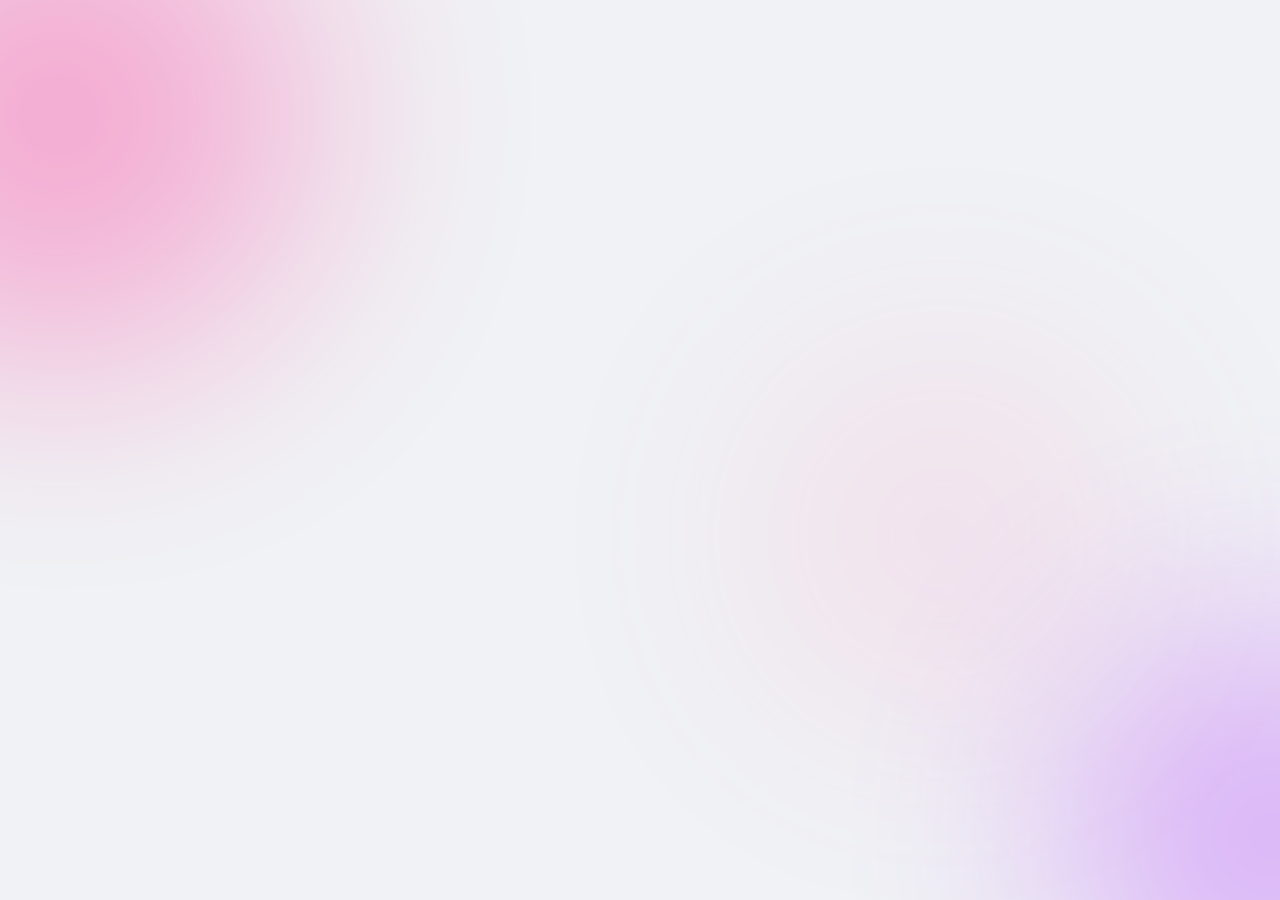
==== commit 0debf9a3: "Add files via upload" ====
--- a/index.html
+++ b/index.html
@@ -3,10 +3,13 @@
 <head>
     <meta charset="UTF-8">
     <meta name="viewport" content="width=device-width, initial-scale=1.0, maximum-scale=1.0, user-scalable=no, viewport-fit=cover">
+    <meta name="apple-mobile-web-app-capable" content="yes">
+    <meta name="theme-color" content="#FF007F">
     <title>MR Chat — Dashboard</title>
     <link href="https://fonts.googleapis.com/css2?family=Inter:wght@300;400;500;600;700;800;900&display=swap" rel="stylesheet">
     <link rel="stylesheet" href="https://cdnjs.cloudflare.com/ajax/libs/font-awesome/6.4.0/css/all.min.css">
     <script>
+        // Inline pre-paint theme bootstrap — prevents FOUC
         (function() {
             const savedTheme = localStorage.getItem("mr_web_theme") || "default";
             if (savedTheme === "default") {
@@ -18,6 +21,9 @@
         })();
     </script>
     <style>
+        /* ============================================================
+           THEME VARIABLES — 5 themes + system default
+           ============================================================ */
         :root, [data-theme="dark"] {
             --bg-main: #0a0a0f; --bg-sidebar: #12121a; --bg-card: #1a1a25; --bg-hover: rgba(255, 0, 127, 0.06);
             --bg-active: rgba(255, 0, 127, 0.12); --pink-primary: #FF007F; --pink-hover: #E0006C; --pink-light: #FF66B2;
@@ -25,6 +31,7 @@
             --glass-border: rgba(255, 0, 127, 0.15); --glass-border-purple: rgba(157, 0, 255, 0.2); --online-green: #00e676;
             --shadow-sm: 0 2px 8px rgba(0,0,0,0.3); --shadow-md: 0 8px 24px rgba(0,0,0,0.4); --shadow-lg: 0 12px 40px rgba(0,0,0,0.5);
             --shadow-glow: 0 0 20px rgba(255, 0, 127, 0.15); --shadow-glow-purple: 0 0 20px rgba(157, 0, 255, 0.2);
+            --diamond-cyan: #00E6FF; --gold-yellow: #FFD700; --danger-red: #FF3B30;
         }
         [data-theme="white"] {
             --bg-main: #f0f2f5; --bg-sidebar: #ffffff; --bg-card: #f5f6fa; --bg-hover: rgba(0, 0, 0, 0.03); --bg-active: rgba(0, 0, 0, 0.06);
@@ -48,155 +55,245 @@
             --pink-primary: #0096ff; --pink-hover: #0077cc; --pink-light: #66c2ff; --purple-primary: #00e6ff;
             --text-muted: #7a99b3; --glass-border: rgba(0, 150, 255, 0.15); --shadow-glow: 0 0 20px rgba(0, 150, 255, 0.15);
         }
+
         * { box-sizing: border-box; margin: 0; padding: 0; font-family: 'Inter', -apple-system, BlinkMacSystemFont, sans-serif; -webkit-tap-highlight-color: transparent; }
-        body { background-color: var(--bg-main); color: var(--text-main); height: 100vh; height: calc(var(--vh, 1vh) * 100); overflow: hidden; display: flex; align-items: center; justify-content: center; }
+        body { background-color: var(--bg-main); color: var(--text-main); min-height: 100vh; min-height: calc(var(--vh, 1vh) * 100); overflow-x: hidden; }
         .hidden { display: none !important; }
-
-        /* Auth */
+        a { color: inherit; text-decoration: none; }
+        button { font-family: inherit; }
+
+        /* ============================================================
+           AMBIENT BACKGROUND — 3 floating blurred orbs
+           ============================================================ */
+        .ambient-bg { position: fixed; inset: 0; z-index: 0; pointer-events: none; overflow: hidden; }
+        .ambient-orb { position: absolute; border-radius: 50%; filter: blur(120px); opacity: 0.3; animation: orbFloat 20s ease-in-out infinite; will-change: transform; transform: translateZ(0); }
+        .orb-1 { width: 500px; height: 500px; background: var(--pink-primary); top: -15%; left: -15%; }
+        .orb-2 { width: 400px; height: 400px; background: var(--purple-primary); bottom: -15%; right: -15%; animation-delay: -7s; }
+        .orb-3 { width: 350px; height: 350px; background: var(--pink-light); top: 40%; left: 60%; animation-delay: -14s; opacity: 0.15; }
+        @keyframes orbFloat { 0%,100%{transform:translate(0,0) scale(1);} 33%{transform:translate(50px,-50px) scale(1.1);} 66%{transform:translate(-40px,40px) scale(0.9);} }
+
+        /* ============================================================
+           AUTH SCREEN — Modern split-screen
+           ============================================================ */
+        #auth-screen { position: fixed; inset: 0; z-index: 100; display: grid; grid-template-columns: 1fr; overflow: hidden; }
+        .auth-brand-pane {
+            display: none; position: relative; overflow: hidden; padding: 60px 50px;
+            background: linear-gradient(135deg, #FF007F 0%, #9D00FF 60%, #1a0a25 100%);
+            color: #fff; flex-direction: column; justify-content: center;
+        }
+        .auth-brand-pane::before {
+            content: ''; position: absolute; inset: 0;
+            background:
+                radial-gradient(circle at 20% 30%, rgba(255,255,255,0.15) 0%, transparent 40%),
+                radial-gradient(circle at 80% 70%, rgba(157,0,255,0.25) 0%, transparent 50%);
+            pointer-events: none; animation: orbFloat 25s ease-in-out infinite;
+        }
+        .auth-brand-content { position: relative; z-index: 2; max-width: 480px; animation: fadeInUp 0.8s cubic-bezier(0.16, 1, 0.3, 1); }
+        .auth-brand-logo {
+            width: 88px; height: 88px; border-radius: 28px; background: rgba(255,255,255,0.12);
+            backdrop-filter: blur(20px); border: 1.5px solid rgba(255,255,255,0.25);
+            display: flex; align-items: center; justify-content: center; margin-bottom: 32px;
+            box-shadow: 0 20px 60px rgba(0,0,0,0.3); animation: pulseLogo 3s infinite, float 6s ease-in-out infinite;
+        }
+        .auth-brand-title { font-size: 2.6rem; font-weight: 900; line-height: 1.05; letter-spacing: -1.5px; margin-bottom: 14px; }
+        .auth-brand-tagline { font-size: 1.15rem; opacity: 0.92; margin-bottom: 36px; font-weight: 500; }
+        .auth-feature-list { display: flex; flex-direction: column; gap: 16px; }
+        .auth-feature-item { display: flex; align-items: center; gap: 14px; font-size: 0.95rem; opacity: 0.95; }
+        .auth-feature-icon {
+            width: 42px; height: 42px; border-radius: 12px; background: rgba(255,255,255,0.18);
+            display: flex; align-items: center; justify-content: center; flex-shrink: 0;
+            backdrop-filter: blur(10px); border: 1px solid rgba(255,255,255,0.2);
+        }
+        .auth-feature-icon i { font-size: 1.05rem; }
+
+        .auth-form-pane {
+            display: flex; align-items: center; justify-content: center; padding: 24px;
+            overflow-y: auto; background: var(--bg-main); position: relative;
+        }
         .auth-box {
             background: linear-gradient(145deg, var(--bg-sidebar), var(--bg-card)); border: 1px solid var(--glass-border);
             border-radius: 32px; padding: 36px 28px; width: 100%; max-width: 420px;
-            box-shadow: var(--shadow-lg), var(--shadow-glow); text-align: center; animation: fadeInUp 0.6s cubic-bezier(0.16, 1, 0.3, 1); position: relative; overflow: hidden;
-        }
-        .auth-box::before { content: ''; position: absolute; top: -50%; left: -50%; width: 200%; height: 200%; background: radial-gradient(circle, rgba(255,0,127,0.03) 0%, transparent 70%); pointer-events: none; }
+            box-shadow: var(--shadow-lg), var(--shadow-glow); text-align: center;
+            animation: fadeInUp 0.6s cubic-bezier(0.16, 1, 0.3, 1); position: relative; overflow: hidden;
+            backdrop-filter: blur(24px) saturate(180%); -webkit-backdrop-filter: blur(24px) saturate(180%);
+        }
+        .auth-box::before { content: ''; position: absolute; top: -50%; left: -50%; width: 200%; height: 200%; background: radial-gradient(circle, rgba(255,0,127,0.04) 0%, transparent 70%); pointer-events: none; }
         @keyframes fadeInUp { from { opacity: 0; transform: translateY(30px) scale(0.95); } to { opacity: 1; transform: translateY(0) scale(1); } }
-        .auth-header-logo { width: 80px; height: 80px; border-radius: 50%; margin: 0 auto 16px; border: 2.5px solid var(--pink-primary); box-shadow: 0 0 30px rgba(255,0,127,0.3), inset 0 0 20px rgba(255,0,127,0.1); background: linear-gradient(135deg, var(--bg-card), var(--bg-sidebar)); display: flex; align-items: center; justify-content: center; animation: pulseLogo 3s infinite; }
-        @keyframes pulseLogo { 0%,100% { box-shadow: 0 0 20px rgba(255,0,127,0.2); transform: scale(1); } 50% { box-shadow: 0 0 40px rgba(255,0,127,0.5); transform: scale(1.05); } }
+        @keyframes pulseLogo { 0%,100% { box-shadow: 0 0 20px rgba(255,0,127,0.3); transform: scale(1); } 50% { box-shadow: 0 0 45px rgba(255,0,127,0.6); transform: scale(1.05); } }
+        @keyframes float { 0%,100%{transform:translateY(0) scale(1);} 50%{transform:translateY(-10px) scale(1.02);} }
+
+        .auth-header-logo {
+            width: 80px; height: 80px; border-radius: 50%; margin: 0 auto 16px;
+            border: 2.5px solid var(--pink-primary); box-shadow: 0 0 30px rgba(255,0,127,0.3), inset 0 0 20px rgba(255,0,127,0.1);
+            background: linear-gradient(135deg, var(--bg-card), var(--bg-sidebar));
+            display: flex; align-items: center; justify-content: center;
+            animation: pulseLogo 3s infinite, float 6s ease-in-out infinite;
+        }
         .auth-header h2 { font-size: 1.6rem; font-weight: 800; margin-bottom: 6px; letter-spacing: -1px; background: linear-gradient(135deg, var(--pink-primary), var(--pink-light)); -webkit-background-clip: text; -webkit-text-fill-color: transparent; }
         .auth-header p { color: var(--text-muted); font-size: 0.85rem; margin-bottom: 24px; }
-        .input-group { position: relative; margin-bottom: 16px; display: flex; align-items: center; }
-        .input-group i { position: absolute; left: 14px; color: var(--text-muted); font-size: 0.9rem; z-index: 2; transition: color 0.3s; }
-        .input-group input:focus + i, .input-group input:focus ~ i { color: var(--pink-primary); }
-        .input-group input { width: 100%; padding: 12px 12px 12px 42px; background: rgba(255,255,255,0.03); border: 1.5px solid var(--glass-border); border-radius: 16px; color: var(--text-main); font-size: 0.9rem; transition: all 0.3s ease; outline: none; }
-        .input-group input:focus { border-color: var(--pink-primary); box-shadow: 0 0 0 4px rgba(255, 0, 127, 0.08), var(--shadow-glow); background: rgba(255,255,255,0.05); }
-        .input-group input::placeholder { color: var(--text-muted); opacity: 0.6; }
-        .main-btn { width: 100%; padding: 14px; background: linear-gradient(135deg, var(--pink-primary), var(--purple-primary)); border: none; border-radius: 16px; color: white; font-size: 1rem; font-weight: 700; cursor: pointer; transition: all 0.3s ease; box-shadow: 0 4px 20px rgba(255, 0, 127, 0.3); margin-top: 8px; position: relative; overflow: hidden; }
+        .input-group { position: relative; margin-bottom: 14px; display: flex; align-items: center; }
+        .input-group i.left-icon { position: absolute; left: 14px; color: var(--text-muted); font-size: 0.9rem; z-index: 2; transition: color 0.3s; pointer-events: none; }
+        .input-group input, .input-group select, .input-group textarea {
+            width: 100%; padding: 12px 42px 12px 42px; background: rgba(255,255,255,0.03);
+            border: 1.5px solid var(--glass-border); border-radius: 16px; color: var(--text-main);
+            font-size: 0.9rem; transition: all 0.3s ease; outline: none;
+        }
+        .input-group textarea { min-height: 70px; resize: vertical; padding-top: 12px; font-family: inherit; }
+        .input-group input:focus, .input-group select:focus, .input-group textarea:focus { border-color: var(--pink-primary); box-shadow: 0 0 0 4px rgba(255, 0, 127, 0.08), var(--shadow-glow); background: rgba(255,255,255,0.05); }
+        .input-group input:focus + i.left-icon, .input-group input:focus ~ i.left-icon { color: var(--pink-primary); }
+        .input-group input::placeholder, .input-group textarea::placeholder { color: var(--text-muted); opacity: 0.6; }
+        .input-group .pw-toggle {
+            position: absolute; right: 12px; top: 50%; transform: translateY(-50%); background: transparent;
+            border: none; color: var(--text-muted); cursor: pointer; font-size: 0.95rem; padding: 6px; z-index: 2;
+        }
+        .input-group .pw-toggle:hover { color: var(--pink-primary); }
+        .remember-row { display: flex; align-items: center; gap: 8px; margin: 4px 0 12px; font-size: 0.8rem; color: var(--text-secondary); cursor: pointer; }
+        .remember-row input { accent-color: var(--pink-primary); width: 16px; height: 16px; }
+        .main-btn {
+            width: 100%; padding: 14px; background: linear-gradient(135deg, var(--pink-primary), var(--purple-primary));
+            border: none; border-radius: 16px; color: white; font-size: 1rem; font-weight: 700; cursor: pointer;
+            transition: all 0.3s ease; box-shadow: 0 4px 20px rgba(255, 0, 127, 0.3); margin-top: 4px;
+            position: relative; overflow: hidden; display: inline-flex; align-items: center; justify-content: center; gap: 8px;
+        }
         .main-btn:hover { transform: translateY(-2px); box-shadow: 0 8px 30px rgba(255, 0, 127, 0.4); }
-        .auth-links { margin-top: 24px; display: flex; flex-direction: column; gap: 12px; }
+        .main-btn:disabled { opacity: 0.7; cursor: not-allowed; }
+        .main-btn::after { content: ''; position: absolute; top: 0; left: -100%; width: 100%; height: 100%; background: linear-gradient(90deg, transparent, rgba(255,255,255,0.2), transparent); transition: left 0.6s ease; }
+        .main-btn:hover::after { left: 100%; }
+        .auth-links { margin-top: 22px; display: flex; flex-direction: column; gap: 12px; }
         .auth-links a { color: var(--pink-primary); text-decoration: none; font-weight: 600; font-size: 0.85rem; cursor: pointer; transition: opacity 0.2s; }
         .auth-links a:hover { opacity: 0.8; }
-
-        /* Dashboard */
-        .dashboard-container { width: 100%; max-width: 480px; height: 100%; display: flex; flex-direction: column; padding: 12px; overflow-y: auto; -webkit-overflow-scrolling: touch; position: relative; }
-        .dashboard-header { text-align: center; padding: 16px 0 8px; }
-        .dashboard-header h1 { font-size: 1.4rem; font-weight: 800; background: linear-gradient(135deg, var(--pink-primary), var(--pink-light)); -webkit-background-clip: text; -webkit-text-fill-color: transparent; }
-
-        /* Profile Card */
-        .profile-card-section { margin-bottom: 24px; padding: 16px; background: linear-gradient(135deg, rgba(255,0,127,0.08), rgba(157,0,255,0.05)); border: 1px solid var(--glass-border); border-radius: 20px; }
-        
-        .profile-card-top { display: flex; align-items: center; gap: 12px; margin-bottom: 10px; }
+        .auth-links a.muted { color: var(--text-muted); font-weight: 500; font-size: 0.8rem; }
+        .auth-links a.disabled { pointer-events: none; opacity: 0.4; }
+        .spinner-sm { width: 16px; height: 16px; border: 2px solid rgba(255,255,255,0.3); border-top-color: #fff; border-radius: 50%; animation: spin 0.7s linear infinite; display: inline-block; }
+        @keyframes spin { to { transform: rotate(360deg); } }
+        .auth-mode-pills { display: flex; gap: 6px; margin-bottom: 20px; padding: 4px; background: var(--bg-card); border: 1px solid var(--glass-border); border-radius: 14px; }
+        .auth-mode-pill { flex: 1; padding: 9px 0; text-align: center; font-size: 0.82rem; font-weight: 700; color: var(--text-muted); border-radius: 10px; cursor: pointer; transition: all 0.25s; background: transparent; border: none; }
+        .auth-mode-pill.active { background: linear-gradient(135deg, var(--pink-primary), var(--purple-primary)); color: white; box-shadow: 0 4px 12px rgba(255,0,127,0.25); }
+
+        /* ============================================================
+           DASHBOARD LAYOUT — 3-column responsive
+           ============================================================ */
+        #dashboard-screen { position: relative; z-index: 1; min-height: 100vh; min-height: calc(var(--vh, 1vh) * 100); display: grid; grid-template-columns: 1fr; }
+        .dash-grid { display: grid; grid-template-columns: 1fr; max-width: 1600px; margin: 0 auto; width: 100%; }
+
+        /* Top mobile bar */
+        .mobile-topbar { display: flex; align-items: center; justify-content: space-between; padding: 14px 16px; background: var(--bg-sidebar); border-bottom: 1px solid var(--glass-border); position: sticky; top: 0; z-index: 50; backdrop-filter: blur(20px); }
+        .mobile-topbar .brand-mini { display: flex; align-items: center; gap: 10px; font-weight: 800; font-size: 1.05rem; }
+        .mobile-topbar .brand-mini-logo { width: 32px; height: 32px; border-radius: 10px; background: linear-gradient(135deg, var(--pink-primary), var(--purple-primary)); display: flex; align-items: center; justify-content: center; color: #fff; }
+        .mobile-topbar .topbar-actions { display: flex; gap: 8px; align-items: center; }
+        .hamburger-btn { background: transparent; border: none; color: var(--text-main); font-size: 1.25rem; cursor: pointer; padding: 8px; }
+
+        /* Left Nav Rail */
+        .nav-rail {
+            background: var(--bg-sidebar); border-right: 1px solid var(--glass-border);
+            display: flex; flex-direction: column; padding: 18px 14px; gap: 4px;
+            position: sticky; top: 0; height: 100vh; overflow-y: auto;
+        }
+        .nav-rail .nav-brand { display: flex; align-items: center; gap: 10px; padding: 8px 12px 22px; font-weight: 800; font-size: 1.15rem; }
+        .nav-rail .nav-brand-logo { width: 36px; height: 36px; border-radius: 10px; background: linear-gradient(135deg, var(--pink-primary), var(--purple-primary)); display: flex; align-items: center; justify-content: center; color: #fff; flex-shrink: 0; box-shadow: 0 4px 12px rgba(255,0,127,0.3); }
+        .nav-item { display: flex; align-items: center; gap: 12px; padding: 11px 14px; border-radius: 12px; color: var(--text-secondary); font-size: 0.88rem; font-weight: 600; cursor: pointer; transition: all 0.2s ease; position: relative; text-align: left; background: transparent; border: none; width: 100%; }
+        .nav-item i { width: 22px; text-align: center; font-size: 1rem; color: var(--text-muted); transition: color 0.2s; }
+        .nav-item:hover { background: var(--bg-hover); color: var(--text-main); }
+        .nav-item:hover i { color: var(--pink-primary); }
+        .nav-item.active { background: linear-gradient(135deg, rgba(255,0,127,0.15), rgba(157,0,255,0.08)); color: var(--pink-primary); }
+        .nav-item.active i { color: var(--pink-primary); }
+        .nav-item .nav-badge { margin-left: auto; background: var(--danger-red); color: #fff; font-size: 0.65rem; font-weight: 800; min-width: 18px; height: 18px; border-radius: 9px; display: flex; align-items: center; justify-content: center; padding: 0 5px; }
+        .nav-item.divider { padding: 0; margin: 8px 0; height: 1px; background: var(--glass-border); cursor: default; }
+        .nav-item.divider:hover { background: var(--glass-border); }
+        .nav-item.danger { color: var(--danger-red); }
+        .nav-item.danger:hover { background: rgba(255,59,48,0.08); }
+        .nav-item.danger i { color: var(--danger-red); }
+        .nav-section-label { padding: 12px 14px 4px; font-size: 0.65rem; text-transform: uppercase; letter-spacing: 1px; color: var(--text-muted); font-weight: 700; }
+
+        /* Center Content */
+        .center-content { padding: 20px 16px 40px; min-width: 0; }
+        .dash-page-header { display: flex; align-items: center; justify-content: space-between; margin-bottom: 22px; flex-wrap: wrap; gap: 12px; }
+        .dash-page-header h1 { font-size: 1.7rem; font-weight: 800; letter-spacing: -1px; background: linear-gradient(135deg, var(--pink-primary), var(--pink-light)); -webkit-background-clip: text; -webkit-text-fill-color: transparent; }
+        .dash-page-header .header-actions { display: flex; gap: 8px; align-items: center; }
+
+        /* Right Sidebar */
+        .right-sidebar { padding: 20px 16px 40px; display: flex; flex-direction: column; gap: 16px; min-width: 0; }
+
+        /* ============================================================
+           PROFILE CARD (center)
+           ============================================================ */
+        .profile-card-section {
+            position: relative; padding: 0; overflow: hidden;
+            background: linear-gradient(135deg, var(--bg-sidebar), var(--bg-card));
+            border: 1px solid var(--glass-border); border-radius: 24px;
+            box-shadow: var(--shadow-md); margin-bottom: 22px;
+            backdrop-filter: blur(24px) saturate(180%); -webkit-backdrop-filter: blur(24px) saturate(180%);
+        }
+        .profile-card-section::before { content: ''; position: absolute; inset: 0; border-radius: 24px; padding: 1.5px; background: linear-gradient(135deg, var(--pink-primary), var(--purple-primary), var(--pink-primary)); background-size: 200% 200%; animation: gradientShift 4s ease infinite; -webkit-mask: linear-gradient(#fff 0 0) content-box, linear-gradient(#fff 0 0); -webkit-mask-composite: xor; mask-composite: exclude; pointer-events: none; z-index: 1; }
+        @keyframes gradientShift { 0%{background-position:0% 50%;} 50%{background-position:100% 50%;} 100%{background-position:0% 50%;} }
+        .profile-cover { height: 130px; background-size: cover; background-position: center; background-image: linear-gradient(135deg, var(--pink-primary), var(--purple-primary)); position: relative; }
+        .profile-cover::after { content: ''; position: absolute; inset: 0; background: linear-gradient(180deg, transparent 50%, var(--bg-sidebar) 100%); }
+        .profile-card-body { padding: 0 22px 22px; position: relative; z-index: 2; margin-top: -50px; }
+        .profile-card-top { display: flex; align-items: flex-end; gap: 14px; margin-bottom: 14px; }
         .profile-card-avatar-wrap { position: relative; flex-shrink: 0; }
-        .profile-card-avatar { width: 56px; height: 56px; border-radius: 50%; object-fit: cover; border: 2px solid var(--pink-primary); box-shadow: 0 0 15px rgba(255, 0, 127, 0.25); position: relative; z-index: 2; }
-        .avatar-glow { display: none; }
-        @keyframes avatarGlow { 0%,100% { opacity: 0.3; transform: scale(1); } 50% { opacity: 0.6; transform: scale(1.05); } }
-        .profile-card-info { flex: 1; min-width: 0; }
-        .profile-card-name { font-size: 1.1rem; font-weight: 800; margin-bottom: 2px; display: flex; align-items: center; gap: 6px; }
-        .profile-card-meta { display: flex; align-items: center; gap: 6px; margin-bottom: 6px; }
-        .profile-xp-bar { width: 100%; height: 4px; background: rgba(255,255,255,0.08); border-radius: 10px; overflow: hidden; margin-bottom: 6px; }
-        .profile-xp-fill { height: 100%; background: linear-gradient(90deg, var(--pink-primary), var(--purple-primary)); border-radius: 10px; transition: width 0.5s cubic-bezier(0.4, 0, 0.2, 1); }
-        .profile-gold-display { display: flex; align-items: center; gap: 5px; font-size: 0.95rem; font-weight: 700; color: #FFD700; text-shadow: 0 0 8px rgba(255, 215, 0, 0.3); }
-        .profile-diamond-display { display: flex; align-items: center; gap: 5px; font-size: 0.95rem; font-weight: 700; color: #00E6FF; text-shadow: 0 0 8px rgba(0, 230, 255, 0.3); margin-top: 4px; }
-        .rank-badge { font-size: 0.6rem; padding: 1px 6px; border-radius: 20px; font-weight: 700; text-transform: uppercase; }
-        .badge-bronze { background: #CD7F32; color: white; } .badge-silver { background: #C0C0C0; color: #1A1D24; } .badge-gold { background: #FFD700; color: #1A1D24; box-shadow: 0 0 10px rgba(255, 215, 0, 0.4); }
-
-        /* Action Grid */
-        .action-grid { display: grid; grid-template-columns: repeat(4, 1fr); gap: 10px; margin-bottom: 20px;  }
-        .action-grid-btn { display: flex; flex-direction: column; align-items: center; gap: 6px; padding: 14px 4px; background: var(--bg-card); border: 1.5px solid var(--glass-border); border-radius: 16px; color: var(--text-main); font-size: 0.7rem; font-weight: 600; cursor: pointer; transition: all 0.2s ease; text-decoration: none; }
+        .profile-card-avatar {
+            width: 110px; height: 110px; border-radius: 50%; object-fit: cover;
+            border: 4px solid var(--bg-sidebar); position: relative; z-index: 2; cursor: pointer;
+            box-shadow: 0 8px 24px rgba(0,0,0,0.3);
+        }
+        .profile-card-avatar-wrap .frame-overlay, .profile-card-avatar-wrap .border-overlay {
+            position: absolute; top: 50%; left: 50%; transform: translate(-50%, -50%); pointer-events: none; border-radius: 50%;
+        }
+        .profile-card-name-row { flex: 1; padding-bottom: 8px; min-width: 0; }
+        .profile-card-name { font-size: 1.3rem; font-weight: 800; margin-bottom: 4px; display: flex; align-items: center; gap: 6px; flex-wrap: wrap; }
+        .verified-check { color: var(--diamond-cyan); font-size: 0.95rem; }
+        .rank-badge { font-size: 0.65rem; padding: 2px 8px; border-radius: 20px; font-weight: 700; text-transform: uppercase; letter-spacing: 0.3px; }
+        .badge-bronze { background: #CD7F32; color: white; }
+        .badge-silver { background: #C0C0C0; color: #1A1D24; }
+        .badge-gold { background: var(--gold-yellow); color: #1A1D24; box-shadow: 0 0 10px rgba(255, 215, 0, 0.4); }
+        .profile-card-meta { display: flex; align-items: center; gap: 8px; margin-bottom: 6px; font-size: 0.82rem; color: var(--text-muted); }
+        .profile-card-bio { color: var(--text-secondary); font-size: 0.85rem; line-height: 1.5; margin-bottom: 14px; max-height: 60px; overflow: hidden; cursor: pointer; transition: max-height 0.3s; }
+        .profile-card-bio.expanded { max-height: 200px; }
+        .profile-card-xp { margin-bottom: 14px; }
+        .profile-xp-bar { width: 100%; height: 8px; background: rgba(255,255,255,0.06); border-radius: 10px; overflow: hidden; margin-bottom: 4px; }
+        .profile-xp-fill { height: 100%; background: linear-gradient(90deg, var(--pink-primary), var(--purple-primary)); border-radius: 10px; transition: width 0.6s cubic-bezier(0.4, 0, 0.2, 1); box-shadow: 0 0 10px rgba(255,0,127,0.4); }
+        .profile-xp-text { font-size: 0.7rem; color: var(--text-muted); display: flex; justify-content: space-between; }
+        .profile-currency-row { display: flex; gap: 10px; margin-bottom: 16px; flex-wrap: wrap; }
+        .currency-chip { display: inline-flex; align-items: center; gap: 6px; padding: 8px 12px; background: var(--bg-card); border: 1px solid var(--glass-border); border-radius: 12px; font-size: 0.85rem; font-weight: 700; }
+        .currency-chip i { font-size: 0.85rem; }
+        .currency-gold { color: var(--gold-yellow); }
+        .currency-gold i { color: var(--gold-yellow); }
+        .currency-diamond { color: var(--diamond-cyan); }
+        .currency-diamond i { color: var(--diamond-cyan); }
+        .profile-stats-row { display: grid; grid-template-columns: repeat(3, 1fr); gap: 8px; margin-bottom: 16px; }
+        .stat-tile { background: rgba(255,255,255,0.04); border: 1px solid var(--glass-border); border-radius: 14px; padding: 10px; text-align: center; }
+        .stat-tile .num { font-size: 1.1rem; font-weight: 800; color: var(--pink-primary); display: block; }
+        .stat-tile .lbl { font-size: 0.65rem; color: var(--text-muted); text-transform: uppercase; letter-spacing: 0.5px; margin-top: 2px; }
+        .profile-action-row { display: flex; gap: 8px; }
+        .btn-pink { background: linear-gradient(135deg, var(--pink-primary), var(--purple-primary)); color: white; box-shadow: 0 2px 10px rgba(255, 0, 127, 0.2); }
+        .btn-muted { background: var(--bg-card); color: var(--text-secondary); border: 1.5px solid var(--glass-border); }
+        .btn-outline { background: transparent; color: var(--pink-primary); border: 1.5px solid var(--pink-primary); }
+        .btn-danger { background: var(--danger-red); color: #fff; }
+        .action-btn-sm { padding: 8px 14px; border-radius: 12px; font-size: 0.8rem; font-weight: 700; cursor: pointer; border: none; transition: all 0.2s ease; white-space: nowrap; display: inline-flex; align-items: center; gap: 6px; }
+        .action-btn-sm:hover { transform: translateY(-1px); }
+
+        /* Action Grid (preserved) */
+        .action-grid { display: grid; grid-template-columns: repeat(4, 1fr); gap: 10px; margin-bottom: 22px; }
+        .action-grid-btn { display: flex; flex-direction: column; align-items: center; gap: 6px; padding: 14px 4px; background: rgba(255,255,255,0.03); border: 1.5px solid var(--glass-border); border-radius: 16px; color: var(--text-main); font-size: 0.7rem; font-weight: 600; cursor: pointer; transition: all 0.25s ease; text-decoration: none; position: relative; overflow: hidden; }
         .action-grid-btn i { font-size: 1.3rem; color: var(--pink-primary); transition: transform 0.2s; }
-        .action-grid-btn:hover { background: var(--bg-hover); border-color: var(--pink-primary); transform: translateY(-2px); box-shadow: var(--shadow-glow); }
+        .action-grid-btn:hover { transform: translateY(-3px); box-shadow: 0 8px 24px rgba(255, 0, 127, 0.18); border-color: var(--pink-primary); background: rgba(255,0,127,0.05); }
         .action-grid-btn:hover i { transform: scale(1.1); }
-        .action-grid-btn:active { transform: scale(0.95); }
+        .action-grid-btn:active { transform: scale(0.96); }
         .action-grid-btn.disabled { opacity: 0.4; pointer-events: none; filter: grayscale(0.8); }
         .action-grid-btn.inbox-btn { background: linear-gradient(135deg, rgba(255,0,127,0.1), rgba(157,0,255,0.08)); border-color: var(--pink-primary); }
-        .action-grid-btn.inbox-btn i { color: var(--pink-primary); }
-
-        /* Premium Banner */
-        
-        
-        
-        
-        
-        .premium-btn:hover { transform: translateY(-2px); box-shadow: 0 6px 20px rgba(255, 0, 127, 0.4); }
-
-        /* Icon btn */
-        .icon-btn { background: var(--bg-card); border: 1.5px solid var(--glass-border); color: var(--text-muted); width: 38px; height: 38px; border-radius: 50%; font-size: 0.9rem; cursor: pointer; transition: all 0.25s ease; display: inline-flex; align-items: center; justify-content: center; flex-shrink: 0; }
-        .icon-btn:hover { color: var(--pink-primary); border-color: var(--pink-primary); background: rgba(255, 0, 127, 0.08); transform: scale(1.08); box-shadow: var(--shadow-glow); }
-
-        /* Modals */
-        .modal-overlay { position: fixed; top: 0; left: 0; width: 100vw; height: 100vh; background: rgba(0,0,0,0.88); backdrop-filter: blur(10px); display: flex; align-items: flex-start; justify-content: center; z-index: 10000; padding: 20px; overflow-y: auto; -webkit-overflow-scrolling: touch; }
-        .profile-modal-content { background: linear-gradient(145deg, var(--bg-sidebar), var(--bg-card)); border: 1.5px solid var(--glass-border); border-radius: 28px; padding: 32px; width: 100%; max-width: 440px; box-shadow: var(--shadow-lg), var(--shadow-glow); text-align: center; position: relative; margin-top: 20px; margin-bottom: 20px; overflow: hidden; }
-        .profile-modal-content::before { content: ''; position: absolute; top: 0; left: 0; right: 0; height: 3px; background: linear-gradient(90deg, var(--pink-primary), var(--purple-primary)); }
-        .dropdown-wrapper { position: relative; display: inline-block; }
-        .custom-theme-dropdown { position: absolute; top: 50px; right: 0; background: var(--bg-card); border: 1.5px solid var(--glass-border); border-radius: 20px; box-shadow: var(--shadow-lg); z-index: 2000; min-width: 200px; padding: 10px 0; transform-origin: top right; animation: dropFade 0.25s cubic-bezier(0.16, 1, 0.3, 1); backdrop-filter: blur(20px); }
-        @keyframes dropFade { from { opacity: 0; transform: scale(0.9) translateY(-10px); } to { opacity: 1; transform: scale(1) translateY(0); } }
-        .dropdown-item { padding: 10px 16px; display: flex; align-items: center; gap: 12px; color: var(--text-main); font-size: 0.85rem; cursor: pointer; transition: all 0.15s; }
-        .dropdown-item:hover { background: var(--bg-hover); }
-        .dropdown-item.active { color: var(--pink-primary); font-weight: 700; }
-        .dropdown-item i { width: 20px; text-align: center; }
-        .toast { position: fixed; bottom: 30px; right: 30px; background: linear-gradient(135deg, var(--pink-primary), var(--purple-primary)); color: white; padding: 14px 24px; border-radius: 16px; font-weight: 700; font-size: 0.9rem; box-shadow: 0 10px 30px rgba(255,0,127,0.3); z-index: 9999; animation: toastSlide 0.4s cubic-bezier(0.16, 1, 0.3, 1); }
-        @keyframes toastSlide { from { transform: translateX(100px); opacity: 0; } to { transform: translateX(0); opacity: 1; } }
-        .action-btn-sm { padding: 6px 14px; border-radius: 12px; font-size: 0.78rem; font-weight: 700; cursor: pointer; border: none; transition: all 0.2s ease; white-space: nowrap; }
-        .btn-pink { background: linear-gradient(135deg, var(--pink-primary), var(--purple-primary)); color: white; box-shadow: 0 2px 10px rgba(255, 0, 127, 0.2); }
-        .btn-muted { background: var(--bg-card); color: var(--text-muted); border: 1.5px solid var(--glass-border); }
-        .maintenance-overlay { position: fixed; inset: 0; background: var(--bg-main); z-index: 99999; display: flex; flex-direction: column; align-items: center; justify-content: center; text-align: center; padding: 20px; }
-        .maintenance-overlay i { font-size: 4rem; color: var(--pink-primary); margin-bottom: 20px; }
-        .maintenance-overlay h1 { font-size: 1.8rem; margin-bottom: 10px; }
-        .maintenance-overlay p { color: var(--text-muted); max-width: 400px; line-height: 1.5; }
-        /* Volume */
-        .volume-row { background: var(--bg-card); padding: 12px 14px; border-radius: 14px; border: 1.5px solid var(--glass-border); transition: all 0.2s ease; }
-        .volume-row:hover { border-color: var(--pink-primary); box-shadow: var(--shadow-glow); }
-        input[type="range"] { -webkit-appearance: none; width: 100%; height: 6px; border-radius: 10px; background: rgba(255,255,255,0.08); outline: none; }
-        input[type="range"]::-webkit-slider-thumb { -webkit-appearance: none; width: 18px; height: 18px; border-radius: 50%; background: var(--pink-primary); cursor: pointer; box-shadow: 0 0 10px rgba(255, 0, 127, 0.4); transition: all 0.2s; }
-        input[type="range"]::-webkit-slider-thumb:hover { transform: scale(1.2); box-shadow: 0 0 15px rgba(255, 0, 127, 0.6); }
-
-        /* Social Profile */
-        .social-profile-card { position: relative; width: 100%; max-width: 460px; border-radius: 28px; overflow-y: auto; max-height: 90vh; border: 1.5px solid var(--glass-border); box-shadow: var(--shadow-lg), var(--shadow-glow); transition: all 0.3s ease; margin-top: 20px; margin-bottom: 20px; }
-        .profile-banner { height: 140px; background: linear-gradient(135deg, var(--pink-primary), var(--purple-primary)); position: relative; background-size: cover; background-position: center; }
-        .profile-avatar-wrapper { position: relative; width: 110px; height: 110px; margin: -55px auto 0; z-index: 5; }
-        .profile-avatar-wrapper img { width: 100%; height: 100%; border-radius: 50%; object-fit: cover; border: 4px solid var(--bg-sidebar); position: relative; z-index: 2; box-shadow: 0 0 30px rgba(255, 0, 127, 0.3); }
-        .profile-frame-overlay { pointer-events: none; border-radius: 50%; }
-        .profile-frame-common { position: absolute; top: 50%; left: 50%; transform: translate(-50%, -50%); width: calc(100% + 16px); height: calc(100% + 16px); border: 3px solid #888; }
-        .profile-frame-rare { position: absolute; top: 50%; left: 50%; transform: translate(-50%, -50%); width: calc(100% + 16px); height: calc(100% + 16px); border: 3px solid #00E6FF; box-shadow: 0 0 15px #00E6FF; animation: framePulse 2s infinite; }
-        .profile-frame-epic { position: absolute; top: 50%; left: 50%; transform: translate(-50%, -50%); width: calc(100% + 20px); height: calc(100% + 20px); border: 3px solid #9D00FF; box-shadow: 0 0 20px #9D00FF, 0 0 40px rgba(157,0,255,0.3); animation: frameRotate 4s linear infinite; }
-        .profile-frame-legendary { position: absolute; top: 50%; left: 50%; transform: translate(-50%, -50%); width: calc(100% + 24px); height: calc(100% + 24px); border: 3px solid #FFD700; box-shadow: 0 0 25px #FFD700, 0 0 50px rgba(255,215,0,0.5); animation: frameLegendary 2s infinite alternate; }
-        @keyframes framePulse { 0%,100% { box-shadow: 0 0 10px #00E6FF; } 50% { box-shadow: 0 0 25px #00E6FF; } }
-        @keyframes frameRotate { 0% { transform: translate(-50%,-50%) rotate(0deg); } 100% { transform: translate(-50%,-50%) rotate(360deg); } }
-        @keyframes frameLegendary { 0% { box-shadow: 0 0 20px #FFD700; transform: translate(-50%,-50%) scale(1); } 100% { box-shadow: 0 0 40px #FFD700, 0 0 60px rgba(255,215,0,0.6); transform: translate(-50%,-50%) scale(1.02); } }
-        .avatar-border-overlay { pointer-events: none; border-radius: 50%; }
-        .avatar-border-common { position: absolute; top: 50%; left: 50%; transform: translate(-50%, -50%); width: calc(100% + 8px); height: calc(100% + 8px); border: 2px solid #888; }
-        .avatar-border-rare { position: absolute; top: 50%; left: 50%; transform: translate(-50%, -50%); width: calc(100% + 8px); height: calc(100% + 8px); border: 2px solid #00E6FF; box-shadow: 0 0 10px #00E6FF; animation: borderGlow 2s infinite alternate; }
-        .avatar-border-epic { position: absolute; top: 50%; left: 50%; transform: translate(-50%, -50%); width: calc(100% + 12px); height: calc(100% + 12px); border: 3px solid transparent; background: linear-gradient(45deg, #9D00FF, #FF007F, #00E6FF) border-box; -webkit-mask: linear-gradient(#fff 0 0) padding-box, linear-gradient(#fff 0 0); -webkit-mask-composite: xor; mask-composite: exclude; animation: borderSpin 3s linear infinite; }
-        .avatar-border-legendary { position: absolute; top: 50%; left: 50%; transform: translate(-50%, -50%); width: calc(100% + 12px); height: calc(100% + 12px); border: 3px solid #FFD700; box-shadow: 0 0 20px #FFD700, inset 0 0 20px rgba(255,215,0,0.3); animation: borderLegendary 1.5s infinite alternate; }
-        @keyframes borderGlow { from { box-shadow: 0 0 5px #00E6FF; } to { box-shadow: 0 0 20px #00E6FF; } }
-        @keyframes borderSpin { 0% { transform: translate(-50%,-50%) rotate(0deg); } 100% { transform: translate(-50%,-50%) rotate(360deg); } }
-        @keyframes borderLegendary { 0% { box-shadow: 0 0 15px #FFD700; } 100% { box-shadow: 0 0 35px #FFD700, 0 0 50px rgba(255,215,0,0.5); } }
-        .profile-theme-dark { background: linear-gradient(180deg, #0a0a0f 0%, #12121a 100%); }
-        .profile-theme-neon { background: linear-gradient(180deg, #0a0a0f 0%, #001a1a 100%); border: 1px solid #00E6FF; box-shadow: 0 0 30px rgba(0,230,255,0.2); }
-        .profile-theme-blackpink { background: linear-gradient(180deg, #1a0a1a 0%, #2d1f2d 100%); border: 1px solid var(--pink-primary); }
-        .profile-theme-cyberpunk { background: linear-gradient(180deg, #0f001f 0%, #1a0033 100%); border: 1px solid #9D00FF; }
-        .profile-theme-ocean { background: linear-gradient(180deg, #001020 0%, #003050 100%); border: 1px solid #0077FF; }
-        .profile-theme-fire { background: linear-gradient(180deg, #1a0500 0%, #331100 100%); border: 1px solid #FF4500; }
-        .profile-info-section { padding: 20px; text-align: center; }
-        .badges-row { display: flex; justify-content: center; gap: 8px; flex-wrap: wrap; margin: 12px 0; }
-        .badge-item { font-size: 0.7rem; padding: 3px 10px; border-radius: 12px; background: var(--bg-card); border: 1px solid var(--glass-border); display: inline-flex; align-items: center; gap: 4px; }
-        .badge-verified { border-color: #00E6FF; color: #00E6FF; } .badge-early { border-color: #FF66B2; color: #FF66B2; }
-        .badge-contributor { border-color: #FFD700; color: #FFD700; } .badge-premium { border-color: #9D00FF; color: #9D00FF; }
-        .badge-owner { border-color: #FF007F; color: #FF007F; } .badge-winner { border-color: #FFA500; color: #FFA500; }
-        .profile-bio-text { color: var(--text-muted); font-size: 0.85rem; margin: 10px 0; line-height: 1.5; max-height: 120px; overflow-y: auto; word-break: break-word; }
-        .profile-stats-grid { display: grid; grid-template-columns: repeat(4, 1fr); gap: 8px; margin: 14px 0; }
-        .stat-box { background: rgba(255,255,255,0.05); border-radius: 14px; padding: 10px; display: flex; flex-direction: column; align-items: center; gap: 4px; }
-        .stat-box span { font-size: 1.1rem; font-weight: 800; color: var(--pink-primary); }
-        .stat-box label { font-size: 0.6rem; color: var(--text-muted); text-transform: uppercase; letter-spacing: 0.5px; }
-        .gold-balance-display { font-size: 1.15rem; font-weight: 800; color: #FFD700; margin: 12px 0; display: flex; align-items: center; gap: 8px; justify-content: center; text-shadow: 0 0 10px rgba(255, 215, 0, 0.3); }
-        .diamond-balance-display { font-size: 1.15rem; font-weight: 800; color: #00E6FF; margin: 8px 0; display: flex; align-items: center; gap: 8px; justify-content: center; text-shadow: 0 0 10px rgba(0, 230, 255, 0.3); }
-        .account-meta { font-size: 0.7rem; color: var(--text-muted); margin-bottom: 16px; }
-        .profile-actions-row { display: flex; gap: 8px; justify-content: center; margin-top: 14px; flex-wrap: wrap; }
-
-        /* Users Section on Dashboard */
-        .users-section { margin-bottom: 16px; }
-        .users-section-header { display: flex; align-items: center; justify-content: space-between; padding: 0 4px 10px; }
-        .users-section-header h3 { font-size: 1rem; font-weight: 700; color: var(--text-main); }
-        .users-section-header a { font-size: 0.75rem; color: var(--pink-primary); font-weight: 600; cursor: pointer; text-decoration: none; }
+        .action-grid-btn::after { content: ''; position: absolute; top: 0; left: -100%; width: 100%; height: 100%; background: linear-gradient(90deg, transparent, rgba(255,255,255,0.08), transparent); transition: left 0.5s ease; }
+        .action-grid-btn:hover::after { left: 100%; }
+
+        /* ============================================================
+           SECTION CARDS
+           ============================================================ */
+        .section-card { background: var(--bg-card); border: 1.5px solid var(--glass-border); border-radius: 20px; padding: 16px; backdrop-filter: blur(24px) saturate(180%); -webkit-backdrop-filter: blur(24px) saturate(180%); }
+        .section-card-header { display: flex; align-items: center; justify-content: space-between; padding: 0 4px 12px; }
+        .section-card-header h3 { font-size: 1rem; font-weight: 700; color: var(--text-main); display: flex; align-items: center; gap: 8px; }
+        .section-card-header a, .section-card-header button.link-btn { font-size: 0.75rem; color: var(--pink-primary); font-weight: 600; cursor: pointer; text-decoration: none; background: transparent; border: none; padding: 0; }
+        .section-card-header a:hover, .section-card-header button.link-btn:hover { opacity: 0.8; }
+
+        /* Friends horizontal scroll */
         .users-scroll-row { display: flex; gap: 10px; overflow-x: auto; padding: 4px 2px 12px; scrollbar-width: none; -webkit-overflow-scrolling: touch; }
         .users-scroll-row::-webkit-scrollbar { display: none; }
         .user-avatar-item { display: flex; flex-direction: column; align-items: center; gap: 5px; min-width: 64px; cursor: pointer; transition: transform 0.2s; }
@@ -207,32 +304,151 @@
         .user-avatar-item .online-ring::after { content: ''; position: absolute; bottom: 2px; right: 2px; width: 14px; height: 14px; border-radius: 50%; background: var(--online-green); border: 2.5px solid var(--bg-main); box-shadow: 0 0 4px var(--online-green); }
         .user-avatar-item span { font-size: 0.65rem; color: var(--text-muted); font-weight: 600; white-space: nowrap; max-width: 64px; overflow: hidden; text-overflow: ellipsis; text-align: center; }
         .user-avatar-item .add-btn { width: 56px; height: 56px; border-radius: 50%; background: var(--bg-card); border: 2px dashed var(--glass-border); display: flex; align-items: center; justify-content: center; color: var(--pink-primary); font-size: 1.2rem; }
-        .all-users-list { display: flex; flex-direction: column; gap: 6px; max-height: 280px; overflow-y: auto; padding: 2px; -webkit-overflow-scrolling: touch; }
-        .all-users-list::-webkit-scrollbar { width: 3px; }
+
+        /* All users list */
+        .all-users-list { display: flex; flex-direction: column; gap: 6px; max-height: 480px; overflow-y: auto; padding: 2px; -webkit-overflow-scrolling: touch; }
+        .all-users-list::-webkit-scrollbar { width: 4px; }
         .all-users-list::-webkit-scrollbar-thumb { background: var(--glass-border); border-radius: 2px; }
-        .all-user-row { display: flex; align-items: center; gap: 10px; padding: 8px 10px; background: var(--bg-card); border: 1.5px solid var(--glass-border); border-radius: 14px; cursor: pointer; transition: all 0.2s; }
-        .all-user-row:hover { border-color: var(--pink-primary); box-shadow: var(--shadow-glow); transform: translateX(2px); }
-        .all-user-row img { width: 40px; height: 40px; border-radius: 50%; object-fit: cover; border: 2px solid var(--pink-primary); }
+        .all-user-row { display: flex; align-items: center; gap: 10px; padding: 10px 12px; background: rgba(255,255,255,0.02); border: 1.5px solid transparent; border-radius: 14px; cursor: pointer; transition: all 0.25s; }
+        .all-user-row:hover { border-color: var(--pink-primary); box-shadow: var(--shadow-glow); transform: translateX(2px); background: rgba(255,0,127,0.04); }
+        .all-user-row .u-avatar-wrap { position: relative; flex-shrink: 0; }
+        .all-user-row .u-avatar-wrap img { width: 42px; height: 42px; border-radius: 50%; object-fit: cover; border: 2px solid var(--pink-primary); }
+        .all-user-row .u-avatar-wrap .online-dot { position: absolute; bottom: -1px; right: -1px; width: 12px; height: 12px; border-radius: 50%; background: var(--online-green); border: 2px solid var(--bg-card); }
         .all-user-row .u-info { flex: 1; min-width: 0; }
-        .all-user-row .u-name { font-size: 0.85rem; font-weight: 700; white-space: nowrap; overflow: hidden; text-overflow: ellipsis; }
+        .all-user-row .u-name { font-size: 0.85rem; font-weight: 700; white-space: nowrap; overflow: hidden; text-overflow: ellipsis; display: flex; align-items: center; gap: 4px; }
         .all-user-row .u-meta { font-size: 0.7rem; color: var(--text-muted); }
-        .all-user-row .u-action { font-size: 0.65rem; padding: 4px 10px; border-radius: 10px; background: linear-gradient(135deg, var(--pink-primary), var(--purple-primary)); color: white; font-weight: 700; border: none; cursor: pointer; }
-        .all-user-row .u-action.added { background: var(--bg-hover); color: var(--text-muted); border: 1px solid var(--glass-border); }
-        .section-card { background: var(--bg-card); border: 1.5px solid var(--glass-border); border-radius: 20px; padding: 14px; margin-bottom: 14px;  }
-        .section-card-title { font-size: 0.9rem; font-weight: 700; margin-bottom: 10px; display: flex; align-items: center; gap: 8px; }
-        .section-card-title i { color: var(--pink-primary); }
-
-        /* Notification System */
-        .notif-bell { position: relative; cursor: pointer; transition: transform 0.2s; }
-        .notif-bell:hover { transform: scale(1.1); }
-        .notif-bell .bell-icon { font-size: 1.3rem; color: var(--text-muted); }
+        .all-user-row .u-action { font-size: 0.7rem; padding: 5px 12px; border-radius: 10px; background: linear-gradient(135deg, var(--pink-primary), var(--purple-primary)); color: white; font-weight: 700; border: none; cursor: pointer; }
+        .all-user-row .u-action:hover { transform: translateY(-1px); }
+        .all-user-row .u-status-friend { font-size: 0.7rem; color: var(--online-green); font-weight: 700; }
+        .all-user-row .u-status-pending { font-size: 0.7rem; color: var(--text-muted); font-weight: 700; }
+        .load-more-row { text-align: center; padding: 14px; }
+        .load-more-btn { background: transparent; border: 1.5px dashed var(--glass-border); color: var(--pink-primary); padding: 8px 20px; border-radius: 12px; font-size: 0.8rem; font-weight: 700; cursor: pointer; transition: all 0.2s; }
+        .load-more-btn:hover { background: var(--bg-hover); border-color: var(--pink-primary); }
+
+        /* Right sidebar widgets */
+        .sidebar-widget { background: var(--bg-card); border: 1.5px solid var(--glass-border); border-radius: 18px; padding: 14px; backdrop-filter: blur(20px); }
+        .sidebar-widget-title { font-size: 0.85rem; font-weight: 700; margin-bottom: 10px; display: flex; align-items: center; gap: 8px; }
+        .sidebar-widget-title i { color: var(--pink-primary); }
+        .active-now-row { display: flex; align-items: center; gap: 10px; padding: 8px 6px; border-radius: 10px; cursor: pointer; transition: background 0.2s; }
+        .active-now-row:hover { background: var(--bg-hover); }
+        .active-now-row img { width: 36px; height: 36px; border-radius: 50%; border: 2px solid var(--online-green); }
+        .active-now-row .an-info { flex: 1; min-width: 0; }
+        .active-now-row .an-name { font-size: 0.8rem; font-weight: 700; white-space: nowrap; overflow: hidden; text-overflow: ellipsis; }
+        .active-now-row .an-status { font-size: 0.65rem; color: var(--online-green); }
+        .trending-item { display: flex; align-items: center; gap: 8px; padding: 6px 0; font-size: 0.78rem; color: var(--text-secondary); }
+        .trending-item .trend-rank { width: 22px; height: 22px; border-radius: 6px; background: var(--bg-sidebar); display: flex; align-items: center; justify-content: center; font-size: 0.7rem; font-weight: 800; color: var(--pink-primary); }
+
+        /* ============================================================
+           MODALS
+           ============================================================ */
+        .modal-overlay { position: fixed; top: 0; left: 0; width: 100vw; height: 100vh; background: rgba(0,0,0,0.85); backdrop-filter: blur(12px) saturate(180%); -webkit-backdrop-filter: blur(12px) saturate(180%); display: flex; align-items: flex-start; justify-content: center; z-index: 10000; padding: 20px; overflow-y: auto; -webkit-overflow-scrolling: touch; }
+        .profile-modal-content { background: linear-gradient(145deg, var(--bg-sidebar), var(--bg-card)); border: 1.5px solid var(--glass-border); border-radius: 28px; padding: 32px; width: 100%; max-width: 480px; box-shadow: var(--shadow-lg), var(--shadow-glow); text-align: center; position: relative; margin: 20px 0; overflow: hidden; backdrop-filter: blur(30px) saturate(180%); -webkit-backdrop-filter: blur(30px) saturate(180%); }
+        .profile-modal-content::before { content: ''; position: absolute; top: 0; left: 0; right: 0; height: 3px; background: linear-gradient(90deg, var(--pink-primary), var(--purple-primary)); }
+        .modal-close-btn { position: absolute; top: 18px; right: 18px; background: transparent; border: none; color: var(--text-muted); font-size: 1.2rem; cursor: pointer; width: 36px; height: 36px; display: flex; align-items: center; justify-content: center; border-radius: 50%; transition: all 0.2s; z-index: 5; }
+        .modal-close-btn:hover { background: var(--bg-hover); color: var(--pink-primary); }
+        .modal-scroll-body { max-height: calc(90vh - 80px); overflow-y: auto; padding-right: 4px; }
+
+        /* Dropdowns */
+        .dropdown-wrapper { position: relative; }
+        .custom-theme-dropdown { position: absolute; top: 50px; right: 0; background: var(--bg-card); border: 1.5px solid var(--glass-border); border-radius: 20px; box-shadow: var(--shadow-lg); z-index: 2000; min-width: 200px; padding: 10px 0; transform-origin: top right; animation: dropFade 0.25s cubic-bezier(0.16, 1, 0.3, 1); backdrop-filter: blur(20px); -webkit-backdrop-filter: blur(20px); }
+        @keyframes dropFade { from { opacity: 0; transform: scale(0.9) translateY(-10px); } to { opacity: 1; transform: scale(1) translateY(0); } }
+        .dropdown-item { padding: 10px 16px; display: flex; align-items: center; gap: 12px; color: var(--text-main); font-size: 0.85rem; cursor: pointer; transition: all 0.15s; }
+        .dropdown-item:hover { background: var(--bg-hover); }
+        .dropdown-item.active { color: var(--pink-primary); font-weight: 700; }
+        .dropdown-item i { width: 20px; text-align: center; }
+        .dropdown-item .dropdown-tick { margin-left: auto; opacity: 0; color: var(--pink-primary); }
+        .dropdown-item.active .dropdown-tick { opacity: 1; }
+
+        /* Toast */
+        .toast { position: fixed; bottom: 30px; right: 30px; background: linear-gradient(135deg, var(--pink-primary), var(--purple-primary)); color: white; padding: 14px 24px; border-radius: 16px; font-weight: 700; font-size: 0.9rem; box-shadow: 0 10px 30px rgba(255,0,127,0.3); z-index: 9999; animation: toastSlide 0.4s cubic-bezier(0.16, 1, 0.3, 1); max-width: 320px; }
+        @keyframes toastSlide { from { transform: translateX(100px); opacity: 0; } to { transform: translateX(0); opacity: 1; } }
+        .toast.error { background: linear-gradient(135deg, var(--danger-red), #c5130a); }
+        .toast.success { background: linear-gradient(135deg, #00b67a, #008a5c); }
+
+        /* Maintenance overlay */
+        .maintenance-overlay { position: fixed; inset: 0; background: var(--bg-main); z-index: 99999; display: flex; flex-direction: column; align-items: center; justify-content: center; text-align: center; padding: 20px; }
+        .maintenance-overlay i { font-size: 4rem; color: var(--pink-primary); margin-bottom: 20px; }
+        .maintenance-overlay h1 { font-size: 1.8rem; margin-bottom: 10px; }
+        .maintenance-overlay p { color: var(--text-muted); max-width: 400px; line-height: 1.5; }
+
+        /* Volume sliders */
+        .volume-row { background: var(--bg-card); padding: 12px 14px; border-radius: 14px; border: 1.5px solid var(--glass-border); transition: all 0.2s ease; }
+        .volume-row:hover { border-color: var(--pink-primary); box-shadow: var(--shadow-glow); }
+        input[type="range"] { -webkit-appearance: none; width: 100%; height: 6px; border-radius: 10px; background: rgba(255,255,255,0.08); outline: none; }
+        input[type="range"]::-webkit-slider-thumb { -webkit-appearance: none; width: 18px; height: 18px; border-radius: 50%; background: var(--pink-primary); cursor: pointer; box-shadow: 0 0 10px rgba(255, 0, 127, 0.4); transition: all 0.2s; }
+        input[type="range"]::-webkit-slider-thumb:hover { transform: scale(1.2); box-shadow: 0 0 15px rgba(255, 0, 127, 0.6); }
+        input[type="range"]::-moz-range-thumb { width: 18px; height: 18px; border-radius: 50%; background: var(--pink-primary); cursor: pointer; border: none; box-shadow: 0 0 10px rgba(255, 0, 127, 0.4); }
+
+        /* ============================================================
+           SOCIAL PROFILE MODAL
+           ============================================================ */
+        .social-profile-card { position: relative; width: 100%; max-width: 480px; border-radius: 28px; overflow-y: auto; max-height: 90vh; border: 1.5px solid var(--glass-border); box-shadow: var(--shadow-lg), var(--shadow-glow); transition: all 0.3s ease; margin: 20px 0; backdrop-filter: blur(30px) saturate(180%); -webkit-backdrop-filter: blur(30px) saturate(180%); }
+        .profile-banner { height: 140px; background: linear-gradient(135deg, var(--pink-primary), var(--purple-primary)); position: relative; background-size: cover; background-position: center; }
+        .profile-avatar-wrapper { position: relative; width: 110px; height: 110px; margin: -55px auto 0; z-index: 5; }
+        .profile-avatar-wrapper img { width: 100%; height: 100%; border-radius: 50%; object-fit: cover; border: 4px solid var(--bg-sidebar); position: relative; z-index: 2; box-shadow: 0 0 30px rgba(255, 0, 127, 0.3); }
+        .profile-frame-overlay { pointer-events: none; border-radius: 50%; position: absolute; top: 50%; left: 50%; transform: translate(-50%, -50%); }
+        .profile-frame-common { width: calc(100% + 16px); height: calc(100% + 16px); border: 3px solid #888; }
+        .profile-frame-rare { width: calc(100% + 16px); height: calc(100% + 16px); border: 3px solid var(--diamond-cyan); box-shadow: 0 0 15px var(--diamond-cyan); animation: framePulse 2s infinite; }
+        .profile-frame-epic { width: calc(100% + 20px); height: calc(100% + 20px); border: 3px solid var(--purple-primary); box-shadow: 0 0 20px var(--purple-primary), 0 0 40px rgba(157,0,255,0.3); animation: frameRotate 4s linear infinite; }
+        .profile-frame-legendary { width: calc(100% + 24px); height: calc(100% + 24px); border: 3px solid var(--gold-yellow); box-shadow: 0 0 25px var(--gold-yellow), 0 0 50px rgba(255,215,0,0.5); animation: frameLegendary 2s infinite alternate; }
+        @keyframes framePulse { 0%,100% { box-shadow: 0 0 10px var(--diamond-cyan); } 50% { box-shadow: 0 0 25px var(--diamond-cyan); } }
+        @keyframes frameRotate { 0% { transform: translate(-50%,-50%) rotate(0deg); } 100% { transform: translate(-50%,-50%) rotate(360deg); } }
+        @keyframes frameLegendary { 0% { box-shadow: 0 0 20px var(--gold-yellow); transform: translate(-50%,-50%) scale(1); } 100% { box-shadow: 0 0 40px var(--gold-yellow), 0 0 60px rgba(255,215,0,0.6); transform: translate(-50%,-50%) scale(1.02); } }
+        .avatar-border-overlay { pointer-events: none; border-radius: 50%; position: absolute; top: 50%; left: 50%; transform: translate(-50%, -50%); }
+        .avatar-border-common { width: calc(100% + 8px); height: calc(100% + 8px); border: 2px solid #888; }
+        .avatar-border-rare { width: calc(100% + 8px); height: calc(100% + 8px); border: 2px solid var(--diamond-cyan); box-shadow: 0 0 10px var(--diamond-cyan); animation: borderGlow 2s infinite alternate; }
+        .avatar-border-epic { width: calc(100% + 12px); height: calc(100% + 12px); border: 3px solid transparent; background: linear-gradient(45deg, var(--purple-primary), var(--pink-primary), var(--diamond-cyan)) border-box; -webkit-mask: linear-gradient(#fff 0 0) padding-box, linear-gradient(#fff 0 0); -webkit-mask-composite: xor; mask-composite: exclude; animation: borderSpin 3s linear infinite; }
+        .avatar-border-legendary { width: calc(100% + 12px); height: calc(100% + 12px); border: 3px solid var(--gold-yellow); box-shadow: 0 0 20px var(--gold-yellow), inset 0 0 20px rgba(255,215,0,0.3); animation: borderLegendary 1.5s infinite alternate; }
+        @keyframes borderGlow { from { box-shadow: 0 0 5px var(--diamond-cyan); } to { box-shadow: 0 0 20px var(--diamond-cyan); } }
+        @keyframes borderSpin { 0% { transform: translate(-50%,-50%) rotate(0deg); } 100% { transform: translate(-50%,-50%) rotate(360deg); } }
+        @keyframes borderLegendary { 0% { box-shadow: 0 0 15px var(--gold-yellow); } 100% { box-shadow: 0 0 35px var(--gold-yellow), 0 0 50px rgba(255,215,0,0.5); } }
+
+        .profile-theme-dark { background: linear-gradient(180deg, #0a0a0f 0%, #12121a 100%); }
+        .profile-theme-neon { background: linear-gradient(180deg, #0a0a0f 0%, #001a1a 100%); border: 1px solid var(--diamond-cyan); box-shadow: 0 0 30px rgba(0,230,255,0.2); }
+        .profile-theme-blackpink { background: linear-gradient(180deg, #1a0a1a 0%, #2d1f2d 100%); border: 1px solid var(--pink-primary); }
+        .profile-theme-cyberpunk { background: linear-gradient(180deg, #0f001f 0%, #1a0033 100%); border: 1px solid var(--purple-primary); }
+        .profile-theme-ocean { background: linear-gradient(180deg, #001020 0%, #003050 100%); border: 1px solid #0077FF; }
+        .profile-theme-fire { background: linear-gradient(180deg, #1a0500 0%, #331100 100%); border: 1px solid #FF4500; }
+
+        .profile-info-section { padding: 20px; text-align: center; }
+        .badges-row { display: flex; justify-content: center; gap: 8px; flex-wrap: wrap; margin: 12px 0; }
+        .badge-item { font-size: 0.7rem; padding: 3px 10px; border-radius: 12px; background: var(--bg-card); border: 1px solid var(--glass-border); display: inline-flex; align-items: center; gap: 4px; }
+        .badge-verified { border-color: var(--diamond-cyan); color: var(--diamond-cyan); }
+        .badge-early { border-color: var(--pink-light); color: var(--pink-light); }
+        .badge-contributor { border-color: var(--gold-yellow); color: var(--gold-yellow); }
+        .badge-premium { border-color: var(--purple-primary); color: var(--purple-primary); }
+        .badge-owner { border-color: var(--pink-primary); color: var(--pink-primary); }
+        .badge-winner { border-color: #FFA500; color: #FFA500; }
+        .profile-bio-text { color: var(--text-muted); font-size: 0.85rem; margin: 10px 0; line-height: 1.5; max-height: 120px; overflow-y: auto; word-break: break-word; }
+        .profile-stats-grid { display: grid; grid-template-columns: repeat(3, 1fr); gap: 8px; margin: 14px 0; }
+        .stat-box { background: rgba(255,255,255,0.05); border-radius: 14px; padding: 10px; display: flex; flex-direction: column; align-items: center; gap: 4px; }
+        .stat-box span { font-size: 1.1rem; font-weight: 800; color: var(--pink-primary); }
+        .stat-box label { font-size: 0.6rem; color: var(--text-muted); text-transform: uppercase; letter-spacing: 0.5px; }
+        .gold-balance-display { font-size: 1.15rem; font-weight: 800; color: var(--gold-yellow); margin: 8px 0; display: flex; align-items: center; gap: 8px; justify-content: center; text-shadow: 0 0 10px rgba(255, 215, 0, 0.3); }
+        .diamond-balance-display { font-size: 1.15rem; font-weight: 800; color: var(--diamond-cyan); margin: 4px 0 8px; display: flex; align-items: center; gap: 8px; justify-content: center; text-shadow: 0 0 10px rgba(0, 230, 255, 0.3); }
+        .account-meta { font-size: 0.7rem; color: var(--text-muted); margin-bottom: 12px; }
+        .profile-actions-row { display: flex; gap: 8px; justify-content: center; margin-top: 14px; flex-wrap: wrap; }
+        .profile-extra-info { display: grid; grid-template-columns: 1fr 1fr; gap: 6px; margin: 8px 0; font-size: 0.72rem; color: var(--text-secondary); text-align: left; }
+        .profile-extra-info div { padding: 6px 8px; background: rgba(255,255,255,0.03); border-radius: 8px; }
+        .profile-extra-info b { color: var(--pink-light); display: block; font-size: 0.62rem; text-transform: uppercase; letter-spacing: 0.5px; margin-bottom: 2px; }
+        .social-links-row { display: flex; gap: 8px; justify-content: center; flex-wrap: wrap; margin: 8px 0; }
+        .social-links-row a { width: 34px; height: 34px; border-radius: 50%; background: var(--bg-card); border: 1px solid var(--glass-border); display: flex; align-items: center; justify-content: center; color: var(--pink-primary); transition: all 0.2s; }
+        .social-links-row a:hover { transform: translateY(-2px); border-color: var(--pink-primary); box-shadow: var(--shadow-glow); }
+
+        /* ============================================================
+           NOTIFICATION PANEL
+           ============================================================ */
+        .notif-bell { position: relative; cursor: pointer; transition: transform 0.2s; width: 40px; height: 40px; border-radius: 50%; display: flex; align-items: center; justify-content: center; background: var(--bg-card); border: 1.5px solid var(--glass-border); }
+        .notif-bell:hover { transform: scale(1.08); border-color: var(--pink-primary); color: var(--pink-primary); }
+        .notif-bell .bell-icon { font-size: 1.05rem; color: var(--text-muted); }
         .notif-bell.has-unread .bell-icon { color: var(--pink-primary); animation: bellShake 2s infinite; }
         @keyframes bellShake { 0%,100% { transform: rotate(0); } 10% { transform: rotate(8deg); } 20% { transform: rotate(-8deg); } 30% { transform: rotate(4deg); } 40% { transform: rotate(-4deg); } 50% { transform: rotate(0); } }
-        .notif-badge { position: absolute; top: -6px; right: -6px; background: #FF3B30; color: white; font-size: 0.6rem; font-weight: 800; min-width: 18px; height: 18px; border-radius: 9px; display: flex; align-items: center; justify-content: center; padding: 0 4px; border: 2px solid var(--bg-sidebar); box-shadow: 0 2px 8px rgba(255,59,48,0.4); }
-        .notif-dropdown { position: fixed; top: 0; left: 0; width: 100vw; height: 100vh; background: rgba(0,0,0,0.5); backdrop-filter: blur(4px); z-index: 15000; display: flex; align-items: flex-start; justify-content: center; padding-top: 60px; animation: fadeIn 0.2s ease; }
-        .notif-panel { background: var(--bg-sidebar); border: 1.5px solid var(--glass-border); border-radius: 24px; width: 100%; max-width: 420px; max-height: 70vh; margin: 0 16px; box-shadow: var(--shadow-lg); display: flex; flex-direction: column; overflow: hidden; animation: dropFade 0.3s cubic-bezier(0.16, 1, 0.3, 1); }
+        .notif-badge { position: absolute; top: -4px; right: -4px; background: var(--danger-red); color: white; font-size: 0.6rem; font-weight: 800; min-width: 18px; height: 18px; border-radius: 9px; display: flex; align-items: center; justify-content: center; padding: 0 4px; border: 2px solid var(--bg-sidebar); box-shadow: 0 2px 8px rgba(255,59,48,0.4); }
+        .notif-dropdown { position: fixed; top: 0; left: 0; width: 100vw; height: 100vh; background: rgba(0,0,0,0.6); backdrop-filter: blur(8px); z-index: 15000; display: flex; align-items: flex-start; justify-content: center; padding-top: 60px; }
+        .notif-panel { background: var(--bg-sidebar); border: 1.5px solid var(--glass-border); border-radius: 24px; width: 100%; max-width: 440px; max-height: 75vh; margin: 0 16px; box-shadow: var(--shadow-lg); display: flex; flex-direction: column; overflow: hidden; animation: dropFade 0.3s cubic-bezier(0.16, 1, 0.3, 1); backdrop-filter: blur(24px) saturate(160%); }
         .notif-panel-header { padding: 16px 20px; border-bottom: 1px solid var(--glass-border); display: flex; align-items: center; justify-content: space-between; }
-        .notif-panel-header h3 { font-size: 1.1rem; font-weight: 800; }
+        .notif-panel-header h3 { font-size: 1.1rem; font-weight: 800; display: flex; align-items: center; gap: 8px; }
+        .notif-panel-header h3 i { color: var(--pink-primary); }
         .notif-panel-header button { background: transparent; border: none; color: var(--text-muted); font-size: 1rem; cursor: pointer; width: 32px; height: 32px; border-radius: 50%; display: flex; align-items: center; justify-content: center; transition: all 0.2s; }
         .notif-panel-header button:hover { background: var(--bg-hover); color: var(--pink-primary); }
         .notif-list { flex: 1; overflow-y: auto; padding: 8px; -webkit-overflow-scrolling: touch; }
@@ -242,9 +458,10 @@
         .notif-item:hover { background: var(--bg-hover); }
         .notif-item.unread { background: rgba(255,0,127,0.04); border: 1px solid rgba(255,0,127,0.08); }
         .notif-item.unread::before { content: ''; position: absolute; left: 4px; top: 50%; transform: translateY(-50%); width: 6px; height: 6px; border-radius: 50%; background: var(--pink-primary); }
-        .notif-item img { width: 40px; height: 40px; border-radius: 50%; object-fit: cover; border: 2px solid var(--glass-border); flex-shrink: 0; }
+        .notif-item img { width: 40px; height: 40px; border-radius: 50%; object-fit: cover; border: 2px solid var(--glass-border); flex-shrink: 0; background: var(--bg-card); }
+        .notif-item .notif-icon-avatar { width: 40px; height: 40px; border-radius: 50%; display: flex; align-items: center; justify-content: center; background: linear-gradient(135deg, var(--pink-primary), var(--purple-primary)); color: #fff; flex-shrink: 0; }
         .notif-item .notif-body { flex: 1; min-width: 0; }
-        .notif-item .notif-text { font-size: 0.82rem; color: var(--text-main); line-height: 1.4; }
+        .notif-item .notif-text { font-size: 0.82rem; color: var(--text-main); line-height: 1.4; word-break: break-word; }
         .notif-item .notif-text b { color: var(--pink-light); }
         .notif-item .notif-time { font-size: 0.7rem; color: var(--text-muted); margin-top: 4px; }
         .notif-empty { text-align: center; padding: 40px 20px; color: var(--text-muted); }
@@ -253,306 +470,363 @@
         .notif-tab { flex: 1; padding: 8px; background: var(--bg-card); border: 1.5px solid var(--glass-border); border-radius: 12px; color: var(--text-muted); font-size: 0.75rem; font-weight: 600; cursor: pointer; text-align: center; transition: all 0.2s; }
         .notif-tab.active { color: white; background: linear-gradient(135deg, var(--pink-primary), var(--purple-primary)); border-color: transparent; }
         .notif-tab:hover:not(.active) { background: var(--bg-hover); color: var(--text-secondary); }
-        .mark-all-read { padding: 10px 16px; text-align: center; color: var(--pink-primary); font-size: 0.8rem; font-weight: 700; cursor: pointer; border-top: 1px solid var(--glass-border); transition: all 0.2s; }
-        .mark-all-read:hover { background: var(--bg-hover); }
-    
-        /* Ambient Background */
-        .ambient-bg { position: fixed; inset: 0; z-index: 0; pointer-events: none; overflow: hidden; }
-        .ambient-orb { position: absolute; border-radius: 50%; filter: blur(120px); opacity: 0.3; animation: orbFloat 20s ease-in-out infinite; }
-        .orb-1 { width: 500px; height: 500px; background: var(--pink-primary); top: -15%; left: -15%; animation-delay: 0s; }
-        .orb-2 { width: 400px; height: 400px; background: var(--purple-primary); bottom: -15%; right: -15%; animation-delay: -7s; }
-        .orb-3 { width: 350px; height: 350px; background: var(--pink-light); top: 40%; left: 60%; animation-delay: -14s; opacity: 0.15; }
-        @keyframes orbFloat { 0%,100%{transform:translate(0,0) scale(1);} 33%{transform:translate(50px,-50px) scale(1.1);} 66%{transform:translate(-40px,40px) scale(0.9);} }
-
-        /* Glassmorphism & Advanced Cards */
-        .profile-card-section, .section-card, .volume-row {
-            backdrop-filter: blur(24px) saturate(180%);
-            -webkit-backdrop-filter: blur(24px) saturate(180%);
-        }
-        .profile-card-section {
-            position: relative;
-            background: linear-gradient(135deg, rgba(255,0,127,0.08), rgba(157,0,255,0.05));
-            overflow: hidden;
-        }
-        .profile-card-section::before {
-            content: ''; position: absolute; inset: 0; border-radius: 20px; padding: 1.5px;
-            background: linear-gradient(135deg, var(--pink-primary), var(--purple-primary), var(--pink-primary));
-            background-size: 200% 200%; animation: gradientShift 4s ease infinite;
-            -webkit-mask: linear-gradient(#fff 0 0) content-box, linear-gradient(#fff 0 0);
-            -webkit-mask-composite: xor; mask-composite: exclude; pointer-events: none;
-        }
-        @keyframes gradientShift { 0%{background-position:0% 50%;} 50%{background-position:100% 50%;} 100%{background-position:0% 50%;} }
-
-        /* Shimmer Effect */
-        .main-btn { position: relative; overflow: hidden; }
-        .main-btn::after {
-            content: ''; position: absolute; top: 0; left: -100%; width: 100%; height: 100%;
-            background: linear-gradient(90deg, transparent, rgba(255,255,255,0.2), transparent);
-            transition: left 0.6s ease;
-        }
-        .main-btn:hover::after { left: 100%; }
-        .action-grid-btn { position: relative; overflow: hidden; }
-        .action-grid-btn::after {
-            content: ''; position: absolute; top: 0; left: -100%; width: 100%; height: 100%;
-            background: linear-gradient(90deg, transparent, rgba(255,255,255,0.08), transparent);
-            transition: left 0.5s ease;
-        }
-        .action-grid-btn:hover::after { left: 100%; }
-
-        /* Floating Animation */
-        .auth-header-logo { animation: pulseLogo 3s infinite, float 6s ease-in-out infinite; }
-        @keyframes float { 0%,100%{transform:translateY(0) scale(1);} 50%{transform:translateY(-10px) scale(1.02);} }
-
-        /* Custom Scrollbar */
+        .mark-all-read { padding: 12px 16px; text-align: center; color: var(--pink-primary); font-size: 0.8rem; font-weight: 700; cursor: pointer; transition: all 0.2s; flex: 1; border-top: 1px solid var(--glass-border); background: transparent; border-left: none; border-right: none; border-bottom: none; }
+        .mark-all-read + .mark-all-read { border-left: 1px solid var(--glass-border); }
+
+        /* ============================================================
+           SKELETONS (shimmer placeholders)
+           ============================================================ */
+        .skeleton { background: linear-gradient(90deg, rgba(255,255,255,0.04) 25%, rgba(255,255,255,0.08) 50%, rgba(255,255,255,0.04) 75%); background-size: 200% 100%; animation: shimmer 1.4s ease-in-out infinite; border-radius: 10px; }
+        @keyframes shimmer { 0% { background-position: 200% 0; } 100% { background-position: -200% 0; } }
+        .skeleton-line { height: 12px; margin-bottom: 8px; }
+        .skeleton-line.short { width: 60%; }
+        .skeleton-avatar { width: 56px; height: 56px; border-radius: 50%; flex-shrink: 0; }
+        .skeleton-row { display: flex; align-items: center; gap: 10px; padding: 8px; }
+
+        /* ============================================================
+           ADMIN PANEL
+           ============================================================ */
+        .admin-panel-content { max-width: 640px; }
+        .admin-section { padding: 16px; background: var(--bg-card); border: 1px solid var(--glass-border); border-radius: 16px; margin-bottom: 14px; }
+        .admin-section h4 { font-size: 0.95rem; font-weight: 700; margin-bottom: 10px; color: var(--pink-primary); display: flex; align-items: center; gap: 8px; }
+        .toggle-row { display: flex; align-items: center; justify-content: space-between; padding: 10px 0; border-bottom: 1px solid var(--glass-border); }
+        .toggle-row:last-child { border-bottom: none; }
+        .toggle-row .toggle-label { font-size: 0.85rem; font-weight: 600; }
+        .toggle-row .toggle-desc { font-size: 0.7rem; color: var(--text-muted); margin-top: 2px; }
+        .toggle-switch { position: relative; width: 44px; height: 24px; background: var(--bg-main); border: 1px solid var(--glass-border); border-radius: 12px; cursor: pointer; transition: background 0.25s; flex-shrink: 0; }
+        .toggle-switch::after { content: ''; position: absolute; top: 2px; left: 2px; width: 18px; height: 18px; border-radius: 50%; background: var(--text-muted); transition: all 0.25s; }
+        .toggle-switch.on { background: linear-gradient(135deg, var(--pink-primary), var(--purple-primary)); border-color: transparent; }
+        .toggle-switch.on::after { left: 22px; background: #fff; }
+        .admin-user-row { display: flex; align-items: center; gap: 10px; padding: 8px; border-radius: 10px; background: var(--bg-sidebar); border: 1px solid var(--glass-border); margin-bottom: 6px; }
+        .admin-user-row img { width: 32px; height: 32px; border-radius: 50%; }
+        .admin-user-row .au-info { flex: 1; min-width: 0; }
+        .admin-user-row .au-name { font-size: 0.8rem; font-weight: 700; }
+        .admin-user-row .au-meta { font-size: 0.65rem; color: var(--text-muted); }
+        .admin-search-input { width: 100%; padding: 10px 14px; background: var(--bg-main); border: 1.5px solid var(--glass-border); border-radius: 12px; color: var(--text-main); font-size: 0.85rem; outline: none; margin-bottom: 10px; }
+        .admin-search-input:focus { border-color: var(--pink-primary); }
+        .report-card { background: var(--bg-sidebar); border: 1px solid var(--glass-border); border-radius: 12px; padding: 10px; margin-bottom: 8px; font-size: 0.78rem; }
+        .report-card .rc-head { display: flex; align-items: center; justify-content: space-between; margin-bottom: 6px; }
+        .report-card .rc-type { font-size: 0.65rem; padding: 2px 8px; border-radius: 8px; background: rgba(255,59,48,0.15); color: var(--danger-red); font-weight: 700; text-transform: uppercase; }
+        .report-card .rc-reason { color: var(--text-secondary); margin-bottom: 6px; }
+        .report-card .rc-actions { display: flex; gap: 6px; }
+
+        /* ============================================================
+           ICON BUTTON
+           ============================================================ */
+        .icon-btn { background: var(--bg-card); border: 1.5px solid var(--glass-border); color: var(--text-muted); width: 38px; height: 38px; border-radius: 50%; font-size: 0.9rem; cursor: pointer; transition: all 0.25s ease; display: inline-flex; align-items: center; justify-content: center; flex-shrink: 0; }
+        .icon-btn:hover { color: var(--pink-primary); border-color: var(--pink-primary); background: rgba(255, 0, 127, 0.08); transform: scale(1.08); box-shadow: var(--shadow-glow); }
+
+        /* ============================================================
+           SCROLLBARS
+           ============================================================ */
         ::-webkit-scrollbar { width: 6px; height: 6px; }
         ::-webkit-scrollbar-track { background: transparent; }
         ::-webkit-scrollbar-thumb { background: var(--glass-border); border-radius: 3px; }
         ::-webkit-scrollbar-thumb:hover { background: var(--pink-primary); }
 
-        /* Advanced Action Grid */
-        .action-grid-btn {
-            background: rgba(255,255,255,0.03);
-            border: 1px solid rgba(255,255,255,0.05);
-            transition: all 0.35s cubic-bezier(0.4, 0, 0.2, 1);
-        }
-        .action-grid-btn::before {
-            content: ''; position: absolute; inset: 0;
-            background: radial-gradient(circle at center, rgba(255,0,127,0.12) 0%, transparent 70%);
-            opacity: 0; transition: opacity 0.3s ease;
-        }
-        .action-grid-btn:hover::before { opacity: 1; }
-        .action-grid-btn:hover {
-            transform: translateY(-4px) scale(1.03);
-            box-shadow: 0 12px 40px rgba(255, 0, 127, 0.25);
-            border-color: var(--pink-primary);
-            background: rgba(255,0,127,0.06);
-        }
-        .action-grid-btn:active { transform: scale(0.96); }
-
-        /* Advanced User Rows */
-        .all-user-row {
-            background: rgba(255,255,255,0.02);
-            transition: all 0.35s cubic-bezier(0.4, 0, 0.2, 1);
-            border: 1.5px solid transparent;
-        }
-        .all-user-row:hover {
-            background: rgba(255,0,127,0.06);
-            transform: translateX(8px) scale(1.01);
-            box-shadow: 0 8px 32px rgba(255, 0, 127, 0.12);
-            border-color: var(--glass-border);
-        }
-
-        /* Advanced Modal */
-        .modal-overlay {
-            background: rgba(0,0,0,0.85);
-            backdrop-filter: blur(12px) saturate(180%);
-            -webkit-backdrop-filter: blur(12px) saturate(180%);
-        }
-        .profile-modal-content, .social-profile-card {
-            backdrop-filter: blur(30px) saturate(180%);
-            -webkit-backdrop-filter: blur(30px) saturate(180%);
-        }
-
-        /* Notification Panel Glass */
-        .notif-dropdown { background: rgba(0,0,0,0.6); backdrop-filter: blur(8px); }
-        .notif-panel { backdrop-filter: blur(24px) saturate(160%); -webkit-backdrop-filter: blur(24px) saturate(160%); }
-
-        /* Desktop Responsive Layout */
+        /* ============================================================
+           RESPONSIVE LAYOUT
+           ============================================================ */
+        /* Mobile-first: single column, topbar + bottom-nav */
+        .nav-rail, .right-sidebar { display: none; }
+        .mobile-topbar { display: flex; }
+        .center-content { padding: 16px 14px 80px; }
+
         @media (min-width: 768px) {
-            .dashboard-container { max-width: 720px; padding: 20px; }
-            .action-grid { grid-template-columns: repeat(6, 1fr); gap: 14px; }
-            .auth-box { max-width: 480px; }
-            .notif-panel { max-width: 480px; }
-        }
-        @media (min-width: 1024px) {
-            body { align-items: flex-start; justify-content: center; padding: 24px; }
-            .dashboard-container {
-                max-width: 1200px;
-                height: auto;
-                min-height: calc(100vh - 48px);
-                padding: 28px 32px;
-                overflow-y: visible;
-            }
-            .dashboard-header { padding: 16px 0 20px; }
-            .dashboard-header h1 { font-size: 2rem; letter-spacing: -1.5px; }
-            .dashboard-content {
-                display: grid;
-                grid-template-columns: 380px 1fr;
-                gap: 28px;
-                align-items: start;
-            }
-            .dashboard-left { display: flex; flex-direction: column; gap: 24px; position: sticky; top: 28px; height: fit-content; }
-            .dashboard-right { display: flex; flex-direction: column; gap: 20px; }
-            .profile-card-section { padding: 28px; }
-            .profile-card-avatar { width: 80px; height: 80px; }
-            .action-grid { grid-template-columns: repeat(4, 1fr); gap: 14px; }
-            .action-grid-btn { padding: 18px 6px; font-size: 0.75rem; }
-            .action-grid-btn i { font-size: 1.5rem; }
-            .section-card { margin-bottom: 0 !important; padding: 20px; }
-            .users-scroll-row { gap: 16px; padding: 6px 4px 14px; }
-            .user-avatar-item { min-width: 72px; }
-            .user-avatar-item img { width: 64px; height: 64px; }
-            .all-users-list { max-height: 420px; gap: 8px; }
-            .modal-overlay { padding: 40px; align-items: center; }
-            .profile-modal-content { margin: 0; max-width: 480px; }
-            .social-profile-card { margin: 0; max-width: 520px; max-height: 90vh; }
+            .center-content { padding: 24px 22px 60px; }
             .auth-box { max-width: 460px; padding: 44px 36px; }
             .auth-header-logo { width: 90px; height: 90px; }
             .auth-header h2 { font-size: 1.8rem; }
+            .action-grid { grid-template-columns: repeat(6, 1fr); gap: 12px; }
+        }
+
+        @media (min-width: 1024px) {
+            .mobile-topbar { display: none; }
+            .dash-grid { grid-template-columns: 240px 1fr; }
+            .nav-rail { display: flex; }
+            .center-content { padding: 28px 28px 60px; }
+            .right-sidebar { display: flex; }
+            .dash-grid.with-sidebar { grid-template-columns: 240px 1fr 300px; }
+            /* Split-screen auth layout on desktop (brand pane left, form pane right) */
+            #auth-screen { grid-template-columns: 1.1fr 1fr; }
         }
         @media (min-width: 1280px) {
-            .dashboard-container { max-width: 1300px; }
-            .dashboard-content { grid-template-columns: 400px 1fr; gap: 32px; }
-            .dashboard-left { gap: 28px; }
-        }
-</style>
+            .dash-grid { grid-template-columns: 260px 1fr; }
+            .dash-grid.with-sidebar { grid-template-columns: 260px 1fr 320px; }
+            .center-content { padding: 32px 36px 60px; }
+        }
+
+        /* Bottom tab bar on mobile */
+        .mobile-bottom-nav { position: fixed; bottom: 0; left: 0; right: 0; background: var(--bg-sidebar); border-top: 1px solid var(--glass-border); display: flex; justify-content: space-around; padding: 6px 4px; z-index: 60; backdrop-filter: blur(20px); padding-bottom: env(safe-area-inset-bottom, 6px); }
+        .mobile-bottom-nav button { flex: 1; background: transparent; border: none; color: var(--text-muted); font-size: 0.6rem; font-weight: 600; padding: 8px 2px; cursor: pointer; display: flex; flex-direction: column; align-items: center; gap: 3px; transition: color 0.2s; }
+        .mobile-bottom-nav button i { font-size: 1.05rem; }
+        .mobile-bottom-nav button.active { color: var(--pink-primary); }
+        @media (min-width: 1024px) { .mobile-bottom-nav { display: none; } }
+
+        /* Mobile drawer (slide-in nav) */
+        .mobile-drawer-backdrop { position: fixed; inset: 0; background: rgba(0,0,0,0.6); backdrop-filter: blur(4px); z-index: 90; }
+        .mobile-drawer { position: fixed; top: 0; left: 0; bottom: 0; width: 280px; max-width: 80vw; background: var(--bg-sidebar); border-right: 1px solid var(--glass-border); z-index: 95; padding: 18px 14px; overflow-y: auto; animation: slideInLeft 0.3s cubic-bezier(0.16,1,0.3,1); }
+        @keyframes slideInLeft { from { transform: translateX(-100%); } to { transform: translateX(0); } }
+        @media (min-width: 1024px) { .mobile-drawer, .mobile-drawer-backdrop { display: none; } }
+
+        /* Generic */
+        .empty-state { text-align: center; padding: 30px 20px; color: var(--text-muted); }
+        .empty-state i { font-size: 2.2rem; opacity: 0.3; margin-bottom: 10px; display: block; }
+        .empty-state p { font-size: 0.82rem; }
+        .flex-center { display: flex; align-items: center; justify-content: center; }
+        .text-muted { color: var(--text-muted); }
+        .font-mono { font-family: 'Courier New', monospace; }
+        .badge-dot { display: inline-block; width: 8px; height: 8px; border-radius: 50%; margin-right: 5px; }
+    </style>
 </head>
 <body>
+    <!-- Ambient floating orbs -->
     <div class="ambient-bg">
         <div class="ambient-orb orb-1"></div>
         <div class="ambient-orb orb-2"></div>
         <div class="ambient-orb orb-3"></div>
     </div>
+
+    <!-- Maintenance overlay -->
     <div id="maintenance-overlay" class="maintenance-overlay hidden">
         <i class="fas fa-wrench"></i>
         <h1>🔧 Maintenance Mode</h1>
         <p>We are currently undergoing maintenance. Please check back later.</p>
     </div>
 
-    <!-- Auth Screen -->
-    <div id="auth-container" class="auth-box">
-        <div class="auth-header">
-            <div class="auth-header-logo">
-                <svg width="55" height="55" viewBox="0 0 24 24" fill="none" xmlns="http://www.w3.org/2000/svg">
-                    <path d="M12 2C6.48 2 2 6.48 2 12C2 17.52 6.48 22 12 22C17.52 22 22 17.52 22 12C22 6.48 17.52 2 12 2ZM12 6C13.66 6 15 7.34 15 9C15 10.66 13.66 12 12 12C10.34 12 9 10.66 9 9C9 7.34 10.34 6 12 6ZM12 20C9.5 20 7.2 19.1 5.5 17.6C6.8 16.8 9.3 16.5 12 16.5C14.7 16.5 17.2 16.8 18.5 17.6C16.8 19.1 14.5 20 12 20Z" fill="#FF007F"/>
-                    <path d="M20 2H14V4H20V10H22V4C22 2.9 21.1 2 20 2Z" fill="#FF66B2"/>
-                </svg>
+    <!-- ============================================================
+         AUTH SCREEN (split-screen)
+         ============================================================ -->
+    <div id="auth-screen" class="hidden">
+        <!-- Left brand pane -->
+        <div class="auth-brand-pane">
+            <div class="auth-brand-content">
+                <div class="auth-brand-logo">
+                    <svg width="48" height="48" viewBox="0 0 24 24" fill="none" xmlns="http://www.w3.org/2000/svg">
+                        <path d="M12 2C6.48 2 2 6.48 2 12C2 17.52 6.48 22 12 22C17.52 22 22 17.52 22 12C22 6.48 17.52 2 12 2ZM12 6C13.66 6 15 7.34 15 9C15 10.66 13.66 12 12 12C10.34 12 9 10.66 9 9C9 7.34 10.34 6 12 6ZM12 20C9.5 20 7.2 19.1 5.5 17.6C6.8 16.8 9.3 16.5 12 16.5C14.7 16.5 17.2 16.8 18.5 17.6C16.8 19.1 14.5 20 12 20Z" fill="#FFFFFF"/>
+                        <path d="M20 2H14V4H20V10H22V4C22 2.9 21.1 2 20 2Z" fill="#FF66B2"/>
+                    </svg>
+                </div>
+                <div class="auth-brand-title">MR Chat</div>
+                <div class="auth-brand-tagline">Secure. Premium. Connected.</div>
+                <div class="auth-feature-list">
+                    <div class="auth-feature-item">
+                        <div class="auth-feature-icon"><i class="fas fa-comment-dots"></i></div>
+                        <div>Real-time 1:1 &amp; group messaging with voice notes</div>
+                    </div>
+                    <div class="auth-feature-item">
+                        <div class="auth-feature-icon"><i class="fas fa-shield-halved"></i></div>
+                        <div>End-to-end privacy controls — block, mute, ghost mode</div>
+                    </div>
+                    <div class="auth-feature-item">
+                        <div class="auth-feature-icon"><i class="fas fa-gamepad"></i></div>
+                        <div>Earn XP, level up, unlock frames &amp; profile themes</div>
+                    </div>
+                    <div class="auth-feature-item">
+                        <div class="auth-feature-icon"><i class="fas fa-users"></i></div>
+                        <div>Discover people, follow creators, build your circle</div>
+                    </div>
+                </div>
             </div>
-            <h2>MR Chatroom</h2>
-            <p id="auth-subtitle">Secure. Premium. Connected.</p>
         </div>
-        <form id="auth-form">
-            <div class="input-group" id="username-field-group">
-                <i class="fas fa-user"></i>
-                <input type="text" id="auth-username" placeholder="Choose a unique username">
+
+        <!-- Right form pane -->
+        <div class="auth-form-pane">
+            <div class="auth-box">
+                <div class="auth-header">
+                    <div class="auth-header-logo">
+                        <svg width="55" height="55" viewBox="0 0 24 24" fill="none" xmlns="http://www.w3.org/2000/svg">
+                            <path d="M12 2C6.48 2 2 6.48 2 12C2 17.52 6.48 22 12 22C17.52 22 22 17.52 22 12C22 6.48 17.52 2 12 2ZM12 6C13.66 6 15 7.34 15 9C15 10.66 13.66 12 12 12C10.34 12 9 10.66 9 9C9 7.34 10.34 6 12 6ZM12 20C9.5 20 7.2 19.1 5.5 17.6C6.8 16.8 9.3 16.5 12 16.5C14.7 16.5 17.2 16.8 18.5 17.6C16.8 19.1 14.5 20 12 20Z" fill="#FF007F"/>
+                            <path d="M20 2H14V4H20V10H22V4C22 2.9 21.1 2 20 2Z" fill="#FF66B2"/>
+                        </svg>
+                    </div>
+                    <h2 id="auth-title">Welcome Back</h2>
+                    <p id="auth-subtitle">Secure. Premium. Connected.</p>
+                </div>
+
+                <div class="auth-mode-pills" id="auth-mode-pills">
+                    <button type="button" class="auth-mode-pill active" data-mode="signup">Sign Up</button>
+                    <button type="button" class="auth-mode-pill" data-mode="login">Login</button>
+                </div>
+
+                <form id="auth-form" autocomplete="on">
+                    <div class="input-group" id="username-field-group">
+                        <i class="fas fa-user left-icon"></i>
+                        <input type="text" id="auth-username" placeholder="Choose a unique username" autocomplete="username">
+                    </div>
+                    <div class="input-group" id="email-field-group">
+                        <i class="fas fa-envelope left-icon"></i>
+                        <input type="email" id="auth-email" placeholder="Enter your email" required autocomplete="email">
+                    </div>
+                    <div class="input-group" id="password-field-group">
+                        <i class="fas fa-lock left-icon"></i>
+                        <input type="password" id="auth-password" placeholder="Password (min 6 chars)" required autocomplete="current-password">
+                        <button type="button" class="pw-toggle" id="pw-toggle-btn" tabindex="-1" aria-label="Toggle password visibility">
+                            <i class="fas fa-eye"></i>
+                        </button>
+                    </div>
+                    <label class="remember-row" id="remember-row">
+                        <input type="checkbox" id="remember-me" checked>
+                        <span>Remember me on this device</span>
+                    </label>
+                    <button type="submit" id="auth-submit-btn" class="main-btn">
+                        <span id="auth-submit-text">Sign Up</span>
+                    </button>
+                </form>
+                <div class="auth-links">
+                    <a id="auth-toggle-link">Already have an account? Login</a>
+                    <a id="forgot-password-link" class="muted">Forgot Password?</a>
+                </div>
             </div>
-            <div class="input-group">
-                <i class="fas fa-envelope"></i>
-                <input type="email" id="auth-email" placeholder="Enter your email" required>
-            </div>
-            <div class="input-group">
-                <i class="fas fa-lock"></i>
-                <input type="password" id="auth-password" placeholder="Password (min 6 chars)" required>
-            </div>
-            <button type="submit" id="auth-submit-btn" class="main-btn">Sign Up</button>
-        </form>
-        <div class="auth-links">
-            <a id="auth-toggle-link">Already have an account? Login</a>
-            <a id="forgot-password-link" style="font-size: 0.85rem; color: var(--text-muted);">Forgot Password?</a>
         </div>
     </div>
 
-    <!-- Dashboard -->
-    <div id="dashboard-container" class="dashboard-container hidden">
-        <div class="dashboard-header" style="display: flex; align-items: center; justify-content: space-between; padding: 14px 4px 8px;">
-            <h1>Dashboard</h1>
-            <div class="notif-bell" id="notif-bell-btn" onclick="toggleNotifPanel()">
-                <i class="fas fa-bell bell-icon"></i>
-                <span id="notif-badge-count" class="notif-badge" style="display: none;">0</span>
+    <!-- ============================================================
+         DASHBOARD SCREEN
+         ============================================================ -->
+    <div id="dashboard-screen" class="hidden">
+        <!-- Mobile topbar -->
+        <div class="mobile-topbar">
+            <button class="hamburger-btn" id="hamburger-btn" aria-label="Open menu">
+                <i class="fas fa-bars"></i>
+            </button>
+            <div class="brand-mini">
+                <div class="brand-mini-logo">
+                    <i class="fas fa-comment-dots" style="font-size: 0.85rem;"></i>
+                </div>
+                <span>MR Chat</span>
+            </div>
+            <div class="topbar-actions">
+                <button class="icon-btn" id="mobile-theme-btn" title="Theme" aria-label="Theme">
+                    <i class="fas fa-sliders"></i>
+                </button>
             </div>
         </div>
 
-        <div class="dashboard-content">
-            <div class="dashboard-left">
+        <div class="dash-grid with-sidebar">
+            <!-- Left Nav Rail -->
+            <nav class="nav-rail" id="nav-rail" aria-label="Main navigation">
+                <div class="nav-brand">
+                    <div class="nav-brand-logo">
+                        <i class="fas fa-comment-dots" style="font-size: 1rem;"></i>
+                    </div>
+                    <span>MR Chat</span>
+                </div>
+
+                <div class="nav-section-label">Main</div>
+                <button class="nav-item active" data-nav="home"><i class="fas fa-house"></i> Home</button>
+                <button class="nav-item" data-nav="feed"><i class="fas fa-newspaper"></i> Feed</button>
+                <button class="nav-item" data-nav="inbox"><i class="fas fa-comment-dots"></i> Inbox</button>
+                <button class="nav-item" data-nav="friends"><i class="fas fa-user-friends"></i> Friends</button>
+                <button class="nav-item" data-nav="communities"><i class="fas fa-people-group"></i> Communities</button>
+                <button class="nav-item" data-nav="saved"><i class="fas fa-bookmark"></i> Saved</button>
+                <button class="nav-item" data-nav="notifications" id="nav-notifications">
+                    <i class="fas fa-bell"></i> Notifications
+                    <span class="nav-badge hidden" id="nav-notif-badge">0</span>
+                </button>
+
+                <div class="nav-section-label">Discover</div>
+                <button class="nav-item" data-nav="games"><i class="fas fa-gamepad"></i> Games</button>
+                <button class="nav-item" data-nav="store"><i class="fas fa-store"></i> Store</button>
+                <button class="nav-item" data-nav="mindreset"><i class="fas fa-brain"></i> Mind Reset</button>
+                <button class="nav-item" data-nav="motivation"><i class="fas fa-fire"></i> Motivation</button>
+
+                <div class="nav-section-label">Account</div>
+                <button class="nav-item" data-nav="profile"><i class="fas fa-id-badge"></i> Profile</button>
+                <button class="nav-item" data-nav="settings"><i class="fas fa-sliders"></i> Settings</button>
+                <button class="nav-item" data-nav="sound"><i class="fas fa-volume-high"></i> Sound</button>
+                <button class="nav-item hidden" id="admin-nav-item" data-nav="admin"><i class="fas fa-user-shield"></i> Admin</button>
+                <button class="nav-item danger" data-nav="logout"><i class="fas fa-arrow-right-from-bracket"></i> Logout</button>
+            </nav>
+
+            <!-- Center Content -->
+            <main class="center-content">
+                <div class="dash-page-header">
+                    <h1>Dashboard</h1>
+                    <div class="header-actions">
+                        <button class="icon-btn" id="open-profile-btn" title="Edit Profile" aria-label="Edit profile">
+                            <i class="fas fa-pen"></i>
+                        </button>
+                        <div class="notif-bell" id="notif-bell-btn" tabindex="0" role="button" aria-label="Notifications">
+                            <i class="fas fa-bell bell-icon"></i>
+                            <span id="notif-badge-count" class="notif-badge hidden">0</span>
+                        </div>
+                    </div>
+                </div>
+
                 <!-- Profile Card -->
-        <div class="profile-card-section">
-            <div class="profile-card-top">
-                <div class="profile-card-avatar-wrap">
-                    <div class="avatar-glow"></div>
-                    <img id="current-user-avatar" src="https://via.placeholder.com/72" class="profile-card-avatar" alt="Avatar" style="cursor: pointer;" onclick="openSocialProfile()">
-                </div>
-                <div class="profile-card-info">
-                    <div class="profile-card-name" id="current-user-name">Loading...</div>
-                    <div class="profile-card-meta">
-                        <span id="current-user-level" style="font-size:0.85rem; color:var(--pink-light); font-weight:700;">Lv.1</span>
-                        <span id="current-user-badge" class="rank-badge badge-bronze">Bronze</span>
-                    </div>
-                    <div class="profile-xp-bar">
-                        <div id="current-user-xp-bar" class="profile-xp-fill" style="width: 0%"></div>
-                    </div>
-                    <span id="current-user-xp-text" style="font-size:0.7rem; color:var(--text-muted);">0/100 XP</span>
-                </div>
-                <button class="icon-btn" id="open-profile-btn" title="View Profile" onclick="openSocialProfile()" style="width: 36px; height: 36px; font-size: 0.85rem;">
-                    <i class="fas fa-pen"></i>
-                </button>
-            </div>
-            <div class="profile-gold-display">
-                <i class="fas fa-coins" style="color: #FFD700;"></i>
-                <span id="sidebar-gold-display">0</span>
-            </div>
-            <div class="profile-diamond-display">
-                <i class="fas fa-gem" style="color: #00E6FF;"></i>
-                <span id="sidebar-diamond-display">0</span>
-            </div>
-        </div>
-
-
-
-
-        <!-- Action Grid -->
-        <div class="action-grid">
-            <div class="action-grid-btn" id="web-theme-trigger-btn">
-                <i class="fas fa-sliders"></i>
-                <span>Settings</span>
-            </div>
-            <div class="action-grid-btn" onclick="navigateToPage('games.html', 'gamesEnabled')">
-                <i class="fas fa-gamepad"></i>
-                <span>Games</span>
-            </div>
-            <div class="action-grid-btn" onclick="navigateToPage('feed.html', 'feedEnabled')">
-                <i class="fas fa-newspaper"></i>
-                <span>Feed</span>
-            </div>
-            <div class="action-grid-btn" onclick="navigateToPage('store.html', 'storeEnabled')">
-                <i class="fas fa-store"></i>
-                <span>Store</span>
-            </div>
-            <div class="action-grid-btn inbox-btn" onclick="window.location.href='inbox.html'">
-                <i class="fas fa-comment-dots"></i>
-                <span>Inbox</span>
-            </div>
-            <div class="action-grid-btn" onclick="window.location.href='inbox.html#friends'">
-                <i class="fas fa-user-plus"></i>
-                <span>Friends</span>
-            </div>
-            <div class="action-grid-btn" onclick="window.location.href='mindreset.html'">
-                <i class="fas fa-brain"></i>
-                <span>Mind Reset</span>
-            </div>
-            <div class="action-grid-btn" onclick="window.location.href='motivationhub.html'">
-                <i class="fas fa-fire"></i>
-                <span>Motivation</span>
-            </div>
-            <div class="action-grid-btn" id="logout-btn">
-                <i class="fas fa-arrow-right-from-bracket"></i>
-                <span>Logout</span>
-            </div>
-            <div class="action-grid-btn" id="sound-settings-btn">
-                <i class="fas fa-volume-high" id="sound-btn-icon"></i>
-                <span id="sound-btn-text">Sound On</span>
-            </div>
-        </div>
-            </div>
-
-            <div class="dashboard-right">
-                <!-- Friends Section -->
-                <div class="section-card" style="margin-top: 0;">
-                    <div class="users-section-header">
-                        <h3><i class="fas fa-user-friends" style="color: var(--pink-primary); margin-right: 6px;"></i>Friends</h3>
-                        <a onclick="window.location.href='inbox.html'">See All</a>
+                <div class="profile-card-section" id="profile-card-section">
+                    <div class="profile-cover" id="profile-cover"></div>
+                    <div class="profile-card-body">
+                        <div class="profile-card-top">
+                            <div class="profile-card-avatar-wrap" id="profile-avatar-wrap">
+                                <img id="current-user-avatar" src="https://api.dicebear.com/7.x/adventurer/svg?seed=User" class="profile-card-avatar" alt="Your avatar" style="cursor: pointer;">
+                                <div class="frame-overlay" id="profile-frame-overlay"></div>
+                                <div class="border-overlay" id="profile-border-overlay"></div>
+                            </div>
+                            <div class="profile-card-name-row">
+                                <div class="profile-card-name">
+                                    <span id="current-user-name">Loading...</span>
+                                    <i class="fas fa-circle-check verified-check hidden" id="current-user-verified" title="Verified"></i>
+                                    <span id="current-user-badge" class="rank-badge badge-bronze">Bronze</span>
+                                </div>
+                                <div class="profile-card-meta">
+                                    <span id="current-user-level" style="color: var(--pink-light); font-weight: 700;">Lv.1</span>
+                                    <span>·</span>
+                                    <span id="current-user-username">@user</span>
+                                </div>
+                            </div>
+                        </div>
+                        <div class="profile-card-bio" id="profile-card-bio">Loading your profile...</div>
+                        <div class="profile-card-xp">
+                            <div class="profile-xp-bar">
+                                <div id="current-user-xp-bar" class="profile-xp-fill" style="width: 0%"></div>
+                            </div>
+                            <div class="profile-xp-text">
+                                <span id="current-user-xp-text">0/100 XP</span>
+                                <span id="current-user-xp-next">Next: 100 XP</span>
+                            </div>
+                        </div>
+                        <div class="profile-currency-row">
+                            <div class="currency-chip currency-gold"><i class="fas fa-coins"></i> <span id="sidebar-gold-display">0</span> Gold</div>
+                            <div class="currency-chip currency-diamond"><i class="fas fa-gem"></i> <span id="sidebar-diamond-display">0</span> Diamonds</div>
+                        </div>
+                        <div class="profile-stats-row">
+                            <div class="stat-tile"><span class="num" id="stat-friends-count">0</span><span class="lbl">Friends</span></div>
+                            <div class="stat-tile"><span class="num" id="stat-posts-count">0</span><span class="lbl">Posts</span></div>
+                            <div class="stat-tile"><span class="num" id="stat-followers-count">0</span><span class="lbl">Followers</span></div>
+                        </div>
+                        <div class="profile-action-row">
+                            <button class="action-btn-sm btn-pink" id="edit-profile-btn"><i class="fas fa-pen"></i> Edit Profile</button>
+                            <button class="action-btn-sm btn-outline" id="view-profile-btn"><i class="fas fa-id-card"></i> View Profile</button>
+                        </div>
+                    </div>
+                </div>
+
+                <!-- Action Grid (preserved) -->
+                <div class="action-grid">
+                    <div class="action-grid-btn" id="web-theme-trigger-btn"><i class="fas fa-sliders"></i><span>Settings</span></div>
+                    <div class="action-grid-btn" data-nav="games"><i class="fas fa-gamepad"></i><span>Games</span></div>
+                    <div class="action-grid-btn" data-nav="feed"><i class="fas fa-newspaper"></i><span>Feed</span></div>
+                    <div class="action-grid-btn" data-nav="store"><i class="fas fa-store"></i><span>Store</span></div>
+                    <div class="action-grid-btn inbox-btn" data-nav="inbox"><i class="fas fa-comment-dots"></i><span>Inbox</span></div>
+                    <div class="action-grid-btn" data-nav="friends"><i class="fas fa-user-plus"></i><span>Friends</span></div>
+                    <div class="action-grid-btn" data-nav="mindreset"><i class="fas fa-brain"></i><span>Mind Reset</span></div>
+                    <div class="action-grid-btn" data-nav="motivation"><i class="fas fa-fire"></i><span>Motivation</span></div>
+                    <div class="action-grid-btn" id="logout-btn"><i class="fas fa-arrow-right-from-bracket"></i><span>Logout</span></div>
+                    <div class="action-grid-btn" id="sound-settings-btn"><i class="fas fa-volume-high" id="sound-btn-icon"></i><span id="sound-btn-text">Sound On</span></div>
+                    <div class="action-grid-btn" id="admin-grid-btn" style="display:none;"><i class="fas fa-user-shield"></i><span>Admin</span></div>
+                    <div class="action-grid-btn" data-nav="communities"><i class="fas fa-people-group"></i><span>Community</span></div>
+                </div>
+
+                <!-- Friends Section (mobile/tablet view) -->
+                <div class="section-card" style="margin-bottom: 16px;">
+                    <div class="section-card-header">
+                        <h3><i class="fas fa-user-friends" style="color: var(--pink-primary);"></i> Friends</h3>
+                        <button class="link-btn" data-nav="friends">See All</button>
                     </div>
                     <div class="users-scroll-row" id="friends-scroll-row">
-                        <div class="user-avatar-item" onclick="window.location.href='inbox.html#friends'">
+                        <div class="user-avatar-item" data-nav="friends">
                             <div class="add-btn"><i class="fas fa-plus"></i></div>
                             <span>Add</span>
                         </div>
@@ -561,43 +835,89 @@
 
                 <!-- All Users Section -->
                 <div class="section-card">
-                    <div class="users-section-header">
-                        <h3><i class="fas fa-users" style="color: var(--purple-primary); margin-right: 6px;"></i>All Users</h3>
-                        <a onclick="window.location.href='inbox.html#friends'">Explore</a>
+                    <div class="section-card-header">
+                        <h3><i class="fas fa-users" style="color: var(--purple-primary);"></i> People You May Know</h3>
+                        <button class="link-btn" data-nav="friends">Explore</button>
                     </div>
                     <div class="all-users-list" id="all-users-list">
-                        <div style="text-align: center; padding: 20px; color: var(--text-muted);"><i class="fas fa-spinner fa-spin"></i> Loading users...</div>
-                    </div>
-                </div>
-            </div>
+                        <div class="skeleton-row"><div class="skeleton skeleton-avatar"></div><div style="flex:1;"><div class="skeleton skeleton-line"></div><div class="skeleton skeleton-line short"></div></div></div>
+                        <div class="skeleton-row"><div class="skeleton skeleton-avatar"></div><div style="flex:1;"><div class="skeleton skeleton-line"></div><div class="skeleton skeleton-line short"></div></div></div>
+                        <div class="skeleton-row"><div class="skeleton skeleton-avatar"></div><div style="flex:1;"><div class="skeleton skeleton-line"></div><div class="skeleton skeleton-line short"></div></div></div>
+                    </div>
+                    <div class="load-more-row hidden" id="load-more-row">
+                        <button class="load-more-btn" id="load-more-btn">Load more users</button>
+                    </div>
+                </div>
+            </main>
+
+            <!-- Right Sidebar -->
+            <aside class="right-sidebar">
+                <div class="sidebar-widget">
+                    <div class="sidebar-widget-title"><i class="fas fa-user-plus"></i> People You May Know</div>
+                    <div id="suggested-users-list">
+                        <div class="skeleton-row"><div class="skeleton skeleton-avatar" style="width: 40px; height: 40px;"></div><div style="flex:1;"><div class="skeleton skeleton-line"></div><div class="skeleton skeleton-line short"></div></div></div>
+                        <div class="skeleton-row"><div class="skeleton skeleton-avatar" style="width: 40px; height: 40px;"></div><div style="flex:1;"><div class="skeleton skeleton-line"></div><div class="skeleton skeleton-line short"></div></div></div>
+                    </div>
+                </div>
+                <div class="sidebar-widget">
+                    <div class="sidebar-widget-title"><i class="fas fa-circle" style="color: var(--online-green); font-size: 0.7rem;"></i> Active Now</div>
+                    <div id="active-now-list">
+                        <div class="empty-state" style="padding: 16px;"><i class="fas fa-circle-notch fa-spin" style="font-size: 1.4rem;"></i><p style="font-size: 0.72rem;">Loading...</p></div>
+                    </div>
+                </div>
+                <div class="sidebar-widget">
+                    <div class="sidebar-widget-title"><i class="fas fa-fire"></i> Trending</div>
+                    <div id="trending-list">
+                        <div class="trending-item"><span class="trend-rank">1</span> <span>#MRChatLaunch</span></div>
+                        <div class="trending-item"><span class="trend-rank">2</span> <span>#GlobalLounge</span></div>
+                        <div class="trending-item"><span class="trend-rank">3</span> <span>#TopContributor</span></div>
+                        <div class="trending-item"><span class="trend-rank">4</span> <span>#NewYearEvent</span></div>
+                        <div class="trending-item"><span class="trend-rank">5</span> <span>#FrameDrop</span></div>
+                    </div>
+                </div>
+            </aside>
         </div>
     </div>
 
-    <!-- Theme Dropdown -->
+    <!-- Mobile bottom nav -->
+    <nav class="mobile-bottom-nav" id="mobile-bottom-nav">
+        <button class="active" data-nav="home"><i class="fas fa-house"></i><span>Home</span></button>
+        <button data-nav="inbox"><i class="fas fa-comment-dots"></i><span>Inbox</span></button>
+        <button data-nav="feed"><i class="fas fa-newspaper"></i><span>Feed</span></button>
+        <button data-nav="friends"><i class="fas fa-user-friends"></i><span>Friends</span></button>
+        <button id="mobile-notif-btn"><i class="fas fa-bell"></i><span>Alerts</span></button>
+    </nav>
+
+    <!-- Mobile drawer placeholder -->
+    <div id="mobile-drawer-host"></div>
+
+    <!-- ============================================================
+         THEME DROPDOWN
+         ============================================================ -->
     <div id="web-theme-dropdown" class="custom-theme-dropdown hidden" style="position: fixed; top: 80px; left: 20px; z-index: 2000;">
-        <div class="dropdown-item" data-theme-val="dark"><i class="fas fa-moon"></i> Dark Mode</div>
-        <div class="dropdown-item" data-theme-val="white"><i class="fas fa-sun"></i> White Mode</div>
-        <div class="dropdown-item" data-theme-val="purple"><i class="fas fa-gem" style="color: #9D00FF;"></i> Purple Neon</div>
-        <div class="dropdown-item" data-theme-val="neon"><i class="fas fa-bolt" style="color: #00ff88;"></i> Green Neon</div>
-        <div class="dropdown-item" data-theme-val="ocean"><i class="fas fa-water" style="color: #0096ff;"></i> Ocean Blue</div>
-        <div class="dropdown-item" data-theme-val="default"><i class="fas fa-desktop"></i> System Default</div>
+        <div class="dropdown-item" data-theme-val="dark"><i class="fas fa-moon"></i> Dark Mode <i class="fas fa-check dropdown-tick"></i></div>
+        <div class="dropdown-item" data-theme-val="white"><i class="fas fa-sun"></i> White Mode <i class="fas fa-check dropdown-tick"></i></div>
+        <div class="dropdown-item" data-theme-val="purple"><i class="fas fa-gem" style="color: #9D00FF;"></i> Purple Neon <i class="fas fa-check dropdown-tick"></i></div>
+        <div class="dropdown-item" data-theme-val="neon"><i class="fas fa-bolt" style="color: #00ff88;"></i> Green Neon <i class="fas fa-check dropdown-tick"></i></div>
+        <div class="dropdown-item" data-theme-val="ocean"><i class="fas fa-water" style="color: #0096ff;"></i> Ocean Blue <i class="fas fa-check dropdown-tick"></i></div>
+        <div class="dropdown-item" data-theme-val="default"><i class="fas fa-desktop"></i> System Default <i class="fas fa-check dropdown-tick"></i></div>
     </div>
 
-    <!-- Profile Modal -->
+    <!-- ============================================================
+         EDIT PROFILE MODAL
+         ============================================================ -->
     <div id="profile-modal" class="modal-overlay hidden">
         <div class="profile-modal-content">
-            <button id="close-profile-btn-x" style="position: absolute; top: 20px; right: 20px; background: transparent; border: none; color: var(--text-muted); font-size: 1.2rem; cursor: pointer; width: 36px; height: 36px; display: flex; align-items: center; justify-content: center; border-radius: 50%;">
-                <i class="fas fa-times"></i>
-            </button>
-            <div class="auth-header" style="margin-bottom: 24px;">
+            <button class="modal-close-btn" id="close-profile-btn-x" aria-label="Close"><i class="fas fa-times"></i></button>
+            <div class="auth-header" style="margin-bottom: 22px;">
                 <h2 id="modal-title" style="font-size: 1.35rem; font-weight: 800;">Edit Profile</h2>
                 <p id="modal-subtitle" style="color: var(--text-muted); font-size: 0.8rem;">Update your identity</p>
             </div>
-            <form id="profile-update-form">
-                <div style="margin-bottom: 24px; display: flex; flex-direction: column; align-items: center; gap: 12px;">
-                    <img id="modal-preview-avatar" src="https://via.placeholder.com/90" style="width: 80px; height: 80px; border-radius: 50%; border: 3px solid var(--pink-primary); object-fit: cover; box-shadow: 0 0 20px rgba(255,0,127,0.2);">
-                    <label id="upload-dp-label" for="profile-dp-input" class="action-btn-sm btn-pink" style="cursor: pointer; display: inline-block; padding: 6px 14px; font-size: 0.8rem;">
-                        <i class="fas fa-camera" style="margin-right: 6px;"></i> Change Photo
+            <form id="profile-update-form" class="modal-scroll-body">
+                <div style="margin-bottom: 22px; display: flex; flex-direction: column; align-items: center; gap: 12px;">
+                    <img id="modal-preview-avatar" src="https://api.dicebear.com/7.x/adventurer/svg?seed=User" style="width: 80px; height: 80px; border-radius: 50%; border: 3px solid var(--pink-primary); object-fit: cover; box-shadow: 0 0 20px rgba(255,0,127,0.2);" alt="Avatar preview">
+                    <label for="profile-dp-input" class="action-btn-sm btn-pink" style="cursor: pointer; display: inline-flex;">
+                        <i class="fas fa-camera"></i> Change Photo
                     </label>
                     <input type="file" id="profile-dp-input" accept="image/*" class="hidden">
                 </div>
@@ -605,37 +925,28 @@
                     <div id="cover-preview-container" style="width: 100%; height: 90px; border-radius: 14px; background: var(--bg-card); background-size: cover; background-position: center; border: 1.5px solid var(--glass-border); position: relative;">
                         <div style="position: absolute; top: 50%; left: 50%; transform: translate(-50%, -50%); color: var(--text-muted); font-size: 0.8rem;" id="cover-placeholder-text">No cover photo</div>
                     </div>
-                    <label for="profile-cover-input" class="action-btn-sm btn-pink" style="cursor: pointer; display: inline-block; padding: 6px 14px; font-size: 0.8rem;">
-                        <i class="fas fa-image" style="margin-right: 6px;"></i> Cover Photo
+                    <label for="profile-cover-input" class="action-btn-sm btn-pink" style="cursor: pointer; display: inline-flex;">
+                        <i class="fas fa-image"></i> Cover Photo
                     </label>
                     <input type="file" id="profile-cover-input" accept="image/*" class="hidden">
                 </div>
-                <div class="input-group">
-                    <i class="fas fa-signature"></i>
-                    <input type="text" id="profile-name" placeholder="Full Name" required>
-                </div>
-                <div class="input-group">
-                    <i class="fas fa-calendar-alt"></i>
-                    <input type="number" id="profile-age" placeholder="Age" required>
-                </div>
-                <div class="input-group">
-                    <i class="fas fa-map-marker-alt"></i>
-                    <input type="text" id="profile-from" placeholder="From (City/Country)" required>
-                </div>
-                <div class="input-group">
-                    <i class="fas fa-briefcase"></i>
-                    <input type="text" id="profile-profession" placeholder="Profession" required>
-                </div>
-                <div class="input-group">
-                    <i class="fas fa-align-left"></i>
-                    <textarea id="profile-bio" placeholder="Bio (up to 200 words)" style="width:100%; padding:12px 12px 12px 42px; background:rgba(255,255,255,0.03); border:1.5px solid var(--glass-border); border-radius:16px; color:var(--text-main); font-size:0.9rem; outline:none; min-height:70px; resize:vertical; font-family:'Inter',sans-serif;"></textarea>
-                </div>
+                <div class="input-group"><i class="fas fa-signature left-icon"></i><input type="text" id="profile-name" placeholder="Full Name" required></div>
+                <div class="input-group"><i class="fas fa-calendar-alt left-icon"></i><input type="number" id="profile-age" placeholder="Age"></div>
+                <div class="input-group"><i class="fas fa-map-marker-alt left-icon"></i><input type="text" id="profile-from" placeholder="From (City/Country)"></div>
+                <div class="input-group"><i class="fas fa-briefcase left-icon"></i><input type="text" id="profile-profession" placeholder="Profession"></div>
+                <div class="input-group"><i class="fas fa-graduation-cap left-icon"></i><input type="text" id="profile-education" placeholder="Education (e.g. B.Sc Computer Science)"></div>
+                <div class="input-group"><i class="fas fa-align-left left-icon"></i><textarea id="profile-bio" placeholder="Bio (up to 200 words)"></textarea></div>
                 <div style="text-align: right; font-size: 0.75rem; color: var(--text-muted); margin-bottom: 10px; padding-right: 5px;">
                     <span id="bio-word-count">0</span> / 200 words
                 </div>
-                <div class="input-group">
-                    <i class="fas fa-border-all"></i>
-                    <select id="profile-frame" style="width:100%; padding:12px 12px 12px 42px; background:rgba(255,255,255,0.03); border:1.5px solid var(--glass-border); border-radius:16px; color:var(--text-main); font-size:0.9rem; outline:none; appearance:none;">
+                <div class="input-group"><i class="fas fa-hashtag left-icon"></i><input type="text" id="profile-interests" placeholder="Interests (comma-separated: music, sports, coding)"></div>
+                <div style="font-size: 0.7rem; color: var(--text-muted); margin: 8px 0 4px; padding-left: 4px;">SOCIAL LINKS</div>
+                <div class="input-group"><i class="fab fa-facebook left-icon"></i><input type="url" id="profile-social-facebook" placeholder="Facebook URL"></div>
+                <div class="input-group"><i class="fab fa-instagram left-icon"></i><input type="url" id="profile-social-instagram" placeholder="Instagram URL"></div>
+                <div class="input-group"><i class="fab fa-twitter left-icon"></i><input type="url" id="profile-social-twitter" placeholder="Twitter/X URL"></div>
+                <div class="input-group"><i class="fab fa-linkedin left-icon"></i><input type="url" id="profile-social-linkedin" placeholder="LinkedIn URL"></div>
+                <div class="input-group"><i class="fas fa-border-all left-icon"></i>
+                    <select id="profile-frame">
                         <option value="none">No Frame</option>
                         <option value="common">Common Frame</option>
                         <option value="rare">Rare Frame</option>
@@ -643,9 +954,8 @@
                         <option value="legendary">Legendary Frame</option>
                     </select>
                 </div>
-                <div class="input-group">
-                    <i class="fas fa-circle"></i>
-                    <select id="profile-border" style="width:100%; padding:12px 12px 12px 42px; background:rgba(255,255,255,0.03); border:1.5px solid var(--glass-border); border-radius:16px; color:var(--text-main); font-size:0.9rem; outline:none; appearance:none;">
+                <div class="input-group"><i class="fas fa-circle left-icon"></i>
+                    <select id="profile-border">
                         <option value="none">No Border</option>
                         <option value="common">Common Border</option>
                         <option value="rare">Rare Border</option>
@@ -653,9 +963,8 @@
                         <option value="legendary">Legendary Border</option>
                     </select>
                 </div>
-                <div class="input-group">
-                    <i class="fas fa-palette"></i>
-                    <select id="profile-theme" style="width:100%; padding:12px 12px 12px 42px; background:rgba(255,255,255,0.03); border:1.5px solid var(--glass-border); border-radius:16px; color:var(--text-main); font-size:0.9rem; outline:none; appearance:none;">
+                <div class="input-group"><i class="fas fa-palette left-icon"></i>
+                    <select id="profile-theme">
                         <option value="blackpink">Black Pink (Default)</option>
                         <option value="dark">Dark</option>
                         <option value="neon">Neon</option>
@@ -664,13 +973,9 @@
                         <option value="fire">Fire</option>
                     </select>
                 </div>
-                <div class="input-group">
-                    <i class="fas fa-music"></i>
-                    <input type="url" id="profile-music" placeholder="Profile Music URL (MP3)">
-                </div>
-                <div class="input-group">
-                    <i class="fas fa-font"></i>
-                    <select id="profile-font" style="width:100%; padding:12px 12px 12px 42px; background:rgba(255,255,255,0.03); border:1.5px solid var(--glass-border); border-radius:16px; color:var(--text-main); font-size:0.9rem; outline:none; appearance:none;">
+                <div class="input-group"><i class="fas fa-music left-icon"></i><input type="url" id="profile-music" placeholder="Profile Music URL (MP3)"></div>
+                <div class="input-group"><i class="fas fa-font left-icon"></i>
+                    <select id="profile-font">
                         <option value="default">Default (Inter)</option>
                         <option value="elegant">Elegant (Georgia)</option>
                         <option value="bold">Bold (Impact)</option>
@@ -678,17 +983,26 @@
                         <option value="cursive">Cursive (Brush Script)</option>
                     </select>
                 </div>
-                <button type="submit" class="main-btn" id="profile-save-btn">Save Profile</button>
+                <div class="input-group"><i class="fas fa-user-shield left-icon"></i>
+                    <select id="profile-privacy">
+                        <option value="public">Public — anyone can find &amp; follow</option>
+                        <option value="friends">Friends only — only friends see posts</option>
+                        <option value="private">Private — only you see your content</option>
+                    </select>
+                </div>
+                <button type="submit" class="main-btn" id="profile-save-btn" style="margin-top: 16px;"><span id="profile-save-text">Save Profile</span></button>
             </form>
         </div>
     </div>
 
-        <!-- Social Profile Modal -->
+    <!-- ============================================================
+         SOCIAL PROFILE MODAL (view own/others)
+         ============================================================ -->
     <div id="social-profile-modal" class="modal-overlay hidden" style="z-index: 10001;">
-        <div class="social-profile-card" id="social-profile-card" style="margin-top: 20px; margin-bottom: 20px;">
-            <div class="profile-banner"></div>
+        <div class="social-profile-card" id="social-profile-card">
+            <div class="profile-banner" id="social-profile-banner"></div>
             <div class="profile-avatar-wrapper">
-                <img id="social-profile-avatar" src="https://via.placeholder.com/110" class="avatar" alt="Profile" style="border: 4px solid var(--bg-sidebar);">
+                <img id="social-profile-avatar" src="https://api.dicebear.com/7.x/adventurer/svg?seed=User" alt="Profile">
                 <div class="avatar-border-overlay" id="social-avatar-border"></div>
                 <div class="profile-frame-overlay" id="social-profile-frame"></div>
             </div>
@@ -696,9 +1010,17 @@
                 <h2 id="social-profile-name" style="font-size: 1.35rem; font-weight: 800;">User</h2>
                 <div id="social-profile-badges" class="badges-row"></div>
                 <p id="social-profile-bio" class="profile-bio-text">No bio yet.</p>
-                <div class="profile-stats-grid" style="grid-template-columns: repeat(2, 1fr);">
+                <div class="profile-extra-info" id="social-profile-extra">
+                    <div><b>Education</b><span id="social-profile-education">—</span></div>
+                    <div><b>Profession</b><span id="social-profile-profession">—</span></div>
+                    <div><b>From</b><span id="social-profile-from">—</span></div>
+                    <div><b>Age</b><span id="social-profile-age">—</span></div>
+                </div>
+                <div class="social-links-row" id="social-profile-links"></div>
+                <div class="profile-stats-grid">
                     <div class="stat-box"><span id="stat-friends">0</span><label>Friends</label></div>
-                    <div class="stat-box"><span id="stat-rooms">0</span><label>Rooms Joined</label></div>
+                    <div class="stat-box"><span id="stat-rooms">0</span><label>Rooms</label></div>
+                    <div class="stat-box"><span id="stat-followers">0</span><label>Followers</label></div>
                 </div>
                 <div class="gold-balance-display"><i class="fas fa-coins"></i><span id="social-profile-gold">0</span> Gold</div>
                 <div class="diamond-balance-display"><i class="fas fa-gem"></i><span id="social-profile-diamonds">0</span> Diamonds</div>
@@ -707,99 +1029,199 @@
                     <audio id="profile-music-player" loop></audio>
                     <button id="profile-music-toggle" class="action-btn-sm btn-pink"><i class="fas fa-music"></i> Play Profile Music</button>
                 </div>
-                <div class="profile-actions-row">
-                    <button id="edit-profile-from-view" class="action-btn-sm btn-pink" onclick="openProfileEdit()"><i class="fas fa-pen"></i> Edit Profile</button>
-                    <button id="send-gold-from-profile" class="action-btn-sm btn-muted" onclick="showToast('Use the Inbox to send gifts')"><i class="fas fa-coins" style="color: #FFD700;"></i> Send Gold</button>
+                <div class="profile-actions-row" id="social-profile-actions">
+                    <button id="edit-profile-from-view" class="action-btn-sm btn-pink"><i class="fas fa-pen"></i> Edit Profile</button>
+                    <button id="send-gold-from-profile" class="action-btn-sm btn-muted"><i class="fas fa-coins" style="color: var(--gold-yellow);"></i> Send Gold</button>
+                    <button id="message-from-profile" class="action-btn-sm btn-outline"><i class="fas fa-comment-dots"></i> Message</button>
+                    <button id="follow-from-profile" class="action-btn-sm btn-pink"><i class="fas fa-user-plus"></i> Follow</button>
                 </div>
             </div>
             <div class="dropdown-wrapper" style="position: absolute; top: 20px; right: 62px; z-index: 10;">
-                <button id="profile-menu-trigger" class="icon-btn" style="background: rgba(0,0,0,0.5); width: 36px; height: 36px; border-radius: 50%;"><i class="fas fa-ellipsis-v"></i></button>
-                <div id="profile-menu-dropdown" class="custom-theme-dropdown hidden" style="right: 0; left: auto; min-width: 180px;">
-                    <div class="dropdown-item" onclick="window.location.href='games.html?tab=leaderboards'"><i class="fas fa-coins" style="color: #FFD700;"></i> Gold Leaderboard</div>
-                    <div class="dropdown-item" onclick="window.location.href='games.html?tab=leaderboards'"><i class="fas fa-trophy" style="color: var(--pink-primary);"></i> Level Leaderboard</div>
+                <button id="profile-menu-trigger" class="icon-btn" style="background: rgba(0,0,0,0.5); width: 36px; height: 36px;"><i class="fas fa-ellipsis-v"></i></button>
+                <div id="profile-menu-dropdown" class="custom-theme-dropdown hidden" style="right: 0; left: auto; min-width: 200px;">
+                    <div class="dropdown-item" data-leaderboard="gold"><i class="fas fa-coins" style="color: var(--gold-yellow);"></i> Gold Leaderboard</div>
+                    <div class="dropdown-item" data-leaderboard="level"><i class="fas fa-trophy" style="color: var(--pink-primary);"></i> Level Leaderboard</div>
                 </div>
             </div>
-            <button id="close-social-profile" class="icon-btn" style="position: absolute; top: 20px; right: 20px; background: rgba(0,0,0,0.5); width: 36px; height: 36px; border-radius: 50%;"><i class="fas fa-times"></i></button>
+            <button id="close-social-profile" class="icon-btn" style="position: absolute; top: 20px; right: 20px; background: rgba(0,0,0,0.5); width: 36px; height: 36px;"><i class="fas fa-times"></i></button>
         </div>
     </div>
 
-<!-- Sound Settings Modal -->
-    <div id="sound-settings-modal" class="modal-overlay hidden" style="z-index: 10003;" onclick="if(event.target===this) closeSoundSettings()">
-        <div class="profile-modal-content" style="max-width: 420px;" onclick="event.stopPropagation()">
-            <button onclick="closeSoundSettings()" style="position: absolute; top: 20px; right: 20px; background: transparent; border: none; color: var(--text-muted); font-size: 1.2rem; cursor: pointer; width: 36px; height: 36px; display: flex; align-items: center; justify-content: center; border-radius: 50%;">
-                <i class="fas fa-times"></i>
-            </button>
-            <div class="auth-header" style="margin-bottom: 24px;">
+    <!-- ============================================================
+         SOUND SETTINGS MODAL
+         ============================================================ -->
+    <div id="sound-settings-modal" class="modal-overlay hidden" style="z-index: 10003;">
+        <div class="profile-modal-content" style="max-width: 440px;">
+            <button class="modal-close-btn" id="close-sound-btn" aria-label="Close"><i class="fas fa-times"></i></button>
+            <div class="auth-header" style="margin-bottom: 22px;">
                 <h2 style="font-size: 1.35rem; font-weight: 800;"><i class="fas fa-sliders" style="margin-right: 8px; color: var(--pink-primary);"></i>Sound Settings</h2>
-                <p style="color: var(--text-muted); font-size: 0.8rem;">Customize app sounds & volume</p>
+                <p style="color: var(--text-muted); font-size: 0.8rem;">Customize app sounds &amp; volume</p>
             </div>
             <div style="margin-bottom: 20px;">
-                <div style="display: flex; align-items: center; justify-content: space-between; margin-bottom: 16px; padding: 12px; background: var(--bg-card); border-radius: 14px; border: 1.5px solid var(--glass-border);">
+                <div style="display: flex; align-items: center; justify-content: space-between; margin-bottom: 14px; padding: 12px; background: var(--bg-card); border-radius: 14px; border: 1.5px solid var(--glass-border);">
                     <div style="display: flex; align-items: center; gap: 10px;">
                         <i class="fas fa-power-off" style="color: var(--pink-primary); width: 20px;"></i>
                         <span style="font-weight: 600; font-size: 0.9rem;">Master Sound</span>
                     </div>
-                    <button id="master-sound-toggle" class="action-btn-sm btn-pink" style="min-width: 70px;" onclick="toggleMasterSound()">ON</button>
+                    <button id="master-sound-toggle" class="action-btn-sm btn-pink" style="min-width: 70px;">ON</button>
                 </div>
             </div>
-            <div id="volume-sliders-container" style="display: flex; flex-direction: column; gap: 16px;">
+            <div id="volume-sliders-container" style="display: flex; flex-direction: column; gap: 14px;">
                 <div class="volume-row">
                     <div style="display: flex; align-items: center; justify-content: space-between; margin-bottom: 6px;">
                         <span style="font-size: 0.85rem; font-weight: 600;"><i class="fas fa-comment-dots" style="margin-right: 6px; color: var(--pink-primary);"></i>Message Send</span>
                         <span id="vol-send-val" style="font-size: 0.8rem; color: var(--text-muted); font-weight: 700;">80%</span>
                     </div>
-                    <input type="range" id="vol-send" min="0" max="100" value="80" style="width: 100%; accent-color: var(--pink-primary); cursor: pointer;" oninput="updateVolume('send', this.value)">
+                    <input type="range" id="vol-send" min="0" max="100" value="80" style="accent-color: var(--pink-primary); cursor: pointer;">
                 </div>
                 <div class="volume-row">
                     <div style="display: flex; align-items: center; justify-content: space-between; margin-bottom: 6px;">
                         <span style="font-size: 0.85rem; font-weight: 600;"><i class="fas fa-inbox" style="margin-right: 6px; color: var(--purple-primary);"></i>Message Receive</span>
                         <span id="vol-receive-val" style="font-size: 0.8rem; color: var(--text-muted); font-weight: 700;">80%</span>
                     </div>
-                    <input type="range" id="vol-receive" min="0" max="100" value="80" style="width: 100%; accent-color: var(--purple-primary); cursor: pointer;" oninput="updateVolume('receive', this.value)">
+                    <input type="range" id="vol-receive" min="0" max="100" value="80" style="accent-color: var(--purple-primary); cursor: pointer;">
                 </div>
                 <div class="volume-row">
                     <div style="display: flex; align-items: center; justify-content: space-between; margin-bottom: 6px;">
-                        <span style="font-size: 0.85rem; font-weight: 600;"><i class="fas fa-bell" style="margin-right: 6px; color: #FFD700;"></i>Notification</span>
+                        <span style="font-size: 0.85rem; font-weight: 600;"><i class="fas fa-bell" style="margin-right: 6px; color: var(--gold-yellow);"></i>Notification</span>
                         <span id="vol-notif-val" style="font-size: 0.8rem; color: var(--text-muted); font-weight: 700;">70%</span>
                     </div>
-                    <input type="range" id="vol-notif" min="0" max="100" value="70" style="width: 100%; accent-color: #FFD700; cursor: pointer;" oninput="updateVolume('notif', this.value)">
+                    <input type="range" id="vol-notif" min="0" max="100" value="70" style="accent-color: var(--gold-yellow); cursor: pointer;">
                 </div>
                 <div class="volume-row">
                     <div style="display: flex; align-items: center; justify-content: space-between; margin-bottom: 6px;">
-                        <span style="font-size: 0.85rem; font-weight: 600;"><i class="fas fa-phone" style="margin-right: 6px; color: #00E6FF;"></i>Call Ringing</span>
+                        <span style="font-size: 0.85rem; font-weight: 600;"><i class="fas fa-phone" style="margin-right: 6px; color: var(--diamond-cyan);"></i>Call Ringing</span>
                         <span id="vol-call-val" style="font-size: 0.8rem; color: var(--text-muted); font-weight: 700;">90%</span>
                     </div>
-                    <input type="range" id="vol-call" min="0" max="100" value="90" style="width: 100%; accent-color: #00E6FF; cursor: pointer;" oninput="updateVolume('call', this.value)">
+                    <input type="range" id="vol-call" min="0" max="100" value="90" style="accent-color: var(--diamond-cyan); cursor: pointer;">
                 </div>
                 <div class="volume-row">
                     <div style="display: flex; align-items: center; justify-content: space-between; margin-bottom: 6px;">
                         <span style="font-size: 0.85rem; font-weight: 600;"><i class="fas fa-mouse-pointer" style="margin-right: 6px; color: #00ff88;"></i>Button Clicks</span>
                         <span id="vol-click-val" style="font-size: 0.8rem; color: var(--text-muted); font-weight: 700;">50%</span>
                     </div>
-                    <input type="range" id="vol-click" min="0" max="100" value="50" style="width: 100%; accent-color: #00ff88; cursor: pointer;" oninput="updateVolume('click', this.value)">
+                    <input type="range" id="vol-click" min="0" max="100" value="50" style="accent-color: #00ff88; cursor: pointer;">
                 </div>
                 <div class="volume-row">
                     <div style="display: flex; align-items: center; justify-content: space-between; margin-bottom: 6px;">
-                        <span style="font-size: 0.85rem; font-weight: 600;"><i class="fas fa-circle-exclamation" style="margin-right: 6px; color: #FF3B30;"></i>Error/Success</span>
+                        <span style="font-size: 0.85rem; font-weight: 600;"><i class="fas fa-circle-exclamation" style="margin-right: 6px; color: var(--danger-red);"></i>Error/Success</span>
                         <span id="vol-fx-val" style="font-size: 0.8rem; color: var(--text-muted); font-weight: 700;">70%</span>
                     </div>
-                    <input type="range" id="vol-fx" min="0" max="100" value="70" style="width: 100%; accent-color: #FF3B30; cursor: pointer;" oninput="updateVolume('fx', this.value)">
+                    <input type="range" id="vol-fx" min="0" max="100" value="70" style="accent-color: var(--danger-red); cursor: pointer;">
                 </div>
             </div>
-            <div style="margin-top: 24px; display: flex; gap: 10px;">
-                <button class="main-btn" onclick="testAllSounds()" style="flex: 1; background: linear-gradient(135deg, var(--purple-primary), var(--pink-primary));"><i class="fas fa-play"></i> Test Sounds</button>
-                <button class="main-btn" onclick="closeSoundSettings()" style="flex: 1;"><i class="fas fa-check"></i> Done</button>
+            <div style="margin-top: 22px; display: flex; gap: 10px;">
+                <button class="main-btn" id="test-sounds-btn" style="flex: 1; background: linear-gradient(135deg, var(--purple-primary), var(--pink-primary));"><i class="fas fa-play"></i> Test</button>
+                <button class="main-btn" id="done-sound-btn" style="flex: 1;"><i class="fas fa-check"></i> Done</button>
             </div>
         </div>
     </div>
 
+    <!-- ============================================================
+         ADMIN PANEL MODAL
+         ============================================================ -->
+    <div id="admin-modal" class="modal-overlay hidden" style="z-index: 10004;">
+        <div class="profile-modal-content admin-panel-content">
+            <button class="modal-close-btn" id="close-admin-btn" aria-label="Close"><i class="fas fa-times"></i></button>
+            <div class="auth-header" style="margin-bottom: 22px;">
+                <h2 style="font-size: 1.35rem; font-weight: 800;"><i class="fas fa-user-shield" style="margin-right: 8px; color: var(--pink-primary);"></i>Admin Panel</h2>
+                <p style="color: var(--text-muted); font-size: 0.8rem;">Manage feature flags, users &amp; reports</p>
+            </div>
+            <div class="modal-scroll-body">
+                <div class="admin-section">
+                    <h4><i class="fas fa-toggle-on"></i> Feature Flags</h4>
+                    <div class="toggle-row">
+                        <div><div class="toggle-label">Maintenance Mode</div><div class="toggle-desc">Block all non-admin users from the app</div></div>
+                        <div class="toggle-switch" data-setting="maintenanceMode"></div>
+                    </div>
+                    <div class="toggle-row">
+                        <div><div class="toggle-label">Registration Enabled</div><div class="toggle-desc">Allow new account sign-ups</div></div>
+                        <div class="toggle-switch" data-setting="registrationEnabled"></div>
+                    </div>
+                    <div class="toggle-row">
+                        <div><div class="toggle-label">Games Enabled</div><div class="toggle-desc">Show Games in nav &amp; action grid</div></div>
+                        <div class="toggle-switch" data-setting="gamesEnabled"></div>
+                    </div>
+                    <div class="toggle-row">
+                        <div><div class="toggle-label">Feed Enabled</div><div class="toggle-desc">Show Feed in nav &amp; action grid</div></div>
+                        <div class="toggle-switch" data-setting="feedEnabled"></div>
+                    </div>
+                    <div class="toggle-row">
+                        <div><div class="toggle-label">Store Enabled</div><div class="toggle-desc">Show Store in nav &amp; action grid</div></div>
+                        <div class="toggle-switch" data-setting="storeEnabled"></div>
+                    </div>
+                    <div class="toggle-row">
+                        <div><div class="toggle-label">Gold Transfers Enabled</div><div class="toggle-desc">Allow sending gold gifts</div></div>
+                        <div class="toggle-switch" data-setting="goldTransfersEnabled"></div>
+                    </div>
+                    <div class="toggle-row">
+                        <div><div class="toggle-label">Communities Enabled</div><div class="toggle-desc">Show Communities in nav</div></div>
+                        <div class="toggle-switch" data-setting="communitiesEnabled"></div>
+                    </div>
+                    <div class="toggle-row">
+                        <div><div class="toggle-label">PDF Uploads Enabled</div><div class="toggle-desc">Allow PDF uploads in feed</div></div>
+                        <div class="toggle-switch" data-setting="pdfUploadsEnabled"></div>
+                    </div>
+                    <div class="toggle-row">
+                        <div><div class="toggle-label">Reports Enabled</div><div class="toggle-desc">Allow users to submit reports</div></div>
+                        <div class="toggle-switch" data-setting="reportsEnabled"></div>
+                    </div>
+                </div>
+
+                <div class="admin-section">
+                    <h4><i class="fas fa-users"></i> User Management</h4>
+                    <input type="text" class="admin-search-input" id="admin-user-search" placeholder="Search users by name or username...">
+                    <div id="admin-user-list" style="max-height: 240px; overflow-y: auto;">
+                        <div class="empty-state" style="padding: 20px;"><i class="fas fa-search"></i><p style="font-size: 0.75rem;">Type to search</p></div>
+                    </div>
+                </div>
+
+                <div class="admin-section">
+                    <h4><i class="fas fa-flag"></i> Reported Content Queue</h4>
+                    <div id="admin-reports-list" style="max-height: 240px; overflow-y: auto;">
+                        <div class="empty-state" style="padding: 20px;"><i class="fas fa-inbox"></i><p style="font-size: 0.75rem;">No reports</p></div>
+                    </div>
+                </div>
+            </div>
+        </div>
+    </div>
+
+    <!-- Toast -->
     <div id="app-notification" class="toast hidden"></div>
 
+    <!-- Notification Panel -->
+    <div id="notif-panel" class="notif-dropdown hidden">
+        <div class="notif-panel">
+            <div class="notif-panel-header">
+                <h3><i class="fas fa-bell"></i>Notifications</h3>
+                <button id="close-notif-panel-btn" aria-label="Close"><i class="fas fa-times"></i></button>
+            </div>
+            <div class="notif-tabs">
+                <button class="notif-tab active" data-notif-tab="all">All</button>
+                <button class="notif-tab" data-notif-tab="messages">Messages</button>
+                <button class="notif-tab" data-notif-tab="requests">Requests</button>
+            </div>
+            <div class="notif-list" id="notif-list">
+                <div class="notif-empty"><i class="fas fa-bell-slash"></i>No notifications yet</div>
+            </div>
+            <div style="display: flex; gap: 0; border-top: 1px solid var(--glass-border);">
+                <button class="mark-all-read" id="mark-all-read-btn">Mark all as read</button>
+                <button class="mark-all-read" id="done-notif-btn" style="color: var(--pink-primary); font-weight: 800;">Done</button>
+            </div>
+        </div>
+    </div>
+
+    <!-- ============================================================
+         SCRIPT — Vanilla JS module
+         ============================================================ -->
     <script type="module">
         import { initializeApp } from "https://www.gstatic.com/firebasejs/10.8.0/firebase-app.js";
         import { getAuth, onAuthStateChanged, signOut, createUserWithEmailAndPassword, signInWithEmailAndPassword, updateProfile, sendPasswordResetEmail } from "https://www.gstatic.com/firebasejs/10.8.0/firebase-auth.js";
-        import { getFirestore, doc, setDoc, collection, query, where, or, onSnapshot, addDoc, getDocs, getDoc, updateDoc, increment } from "https://www.gstatic.com/firebasejs/10.8.0/firebase-firestore.js";
-
+        import { getFirestore, doc, setDoc, collection, query, where, or, onSnapshot, addDoc, getDocs, getDoc, updateDoc, deleteDoc, increment, limit, startAfter } from "https://www.gstatic.com/firebasejs/10.8.0/firebase-firestore.js";
+
+        /* ============================================================
+           FIREBASE INIT
+           ============================================================ */
         const firebaseConfig = {
             apiKey: "AIzaSyCr9Bfn4Ep-qw9JFkguyak00dsN90GSgRY",
             authDomain: "mr-chatting-ff2b6.firebaseapp.com",
@@ -813,16 +1235,35 @@
         const auth = getAuth(app);
         const db = getFirestore(app);
 
+        /* ============================================================
+           STATE
+           ============================================================ */
         let currentUser = null;
         let userData = null;
         let blockedUsers = new Set();
         let mutedChats = new Set();
         let systemSettings = {};
-        let isLoginMode = false;
+        let authMode = 'signup';           // 'signup' | 'login'
         let selectedFile = null;
         let selectedCoverFile = null;
-
-        // Sound Manager (minimal)
+        let allUsersData = [];
+        let dashboardFriends = [];
+        let notifications = [];
+        let currentNotifTab = 'all';
+        let lastUserDocSnapshot = null;     // for pagination cursor
+        let unsubNotifFriendships = null;
+        let unsubNotifRequests = null;
+        let unsubNotifCollection = null;
+        let unsubOwnProfile = null;
+        let unsubSettings = null;
+        let currentSocialUid = null;        // uid being viewed in social modal
+        let adminUserSearchTimer = null;
+
+        try { const s = localStorage.getItem('mr_notifications'); if (s) notifications = JSON.parse(s); } catch (e) { notifications = []; }
+
+        /* ============================================================
+           SOUND MANAGER — Web Audio API IIFE
+           ============================================================ */
         const SoundManager = (() => {
             let enabled = localStorage.getItem('mr_sound_enabled') !== 'false';
             let audioCtx = null;
@@ -832,15 +1273,12 @@
             const defaultVolumes = { send: 0.8, receive: 0.8, notif: 0.7, call: 0.9, click: 0.5, fx: 0.7 };
             function getVol(type) { return (volumes[type] !== undefined ? volumes[type] : defaultVolumes[type]) * (enabled ? 1 : 0); }
             async function initAudioContext() {
-                if (!audioCtx) {
-                    try { audioCtx = new (window.AudioContext || window.webkitAudioContext)(); } catch(e) { return; }
-                }
-                if (audioCtx.state === 'suspended' || audioCtx.state === 'interrupted') {
-                    try { await audioCtx.resume(); audioCtxReady = true; } catch(e) { audioCtxReady = false; }
-                } else { audioCtxReady = true; }
+                if (!audioCtx) { try { audioCtx = new (window.AudioContext || window.webkitAudioContext)(); } catch (e) { return; } }
+                if (audioCtx.state === 'suspended' || audioCtx.state === 'interrupted') { try { await audioCtx.resume(); audioCtxReady = true; } catch (e) { audioCtxReady = false; } }
+                else { audioCtxReady = true; }
             }
             async function playTone(freq, type, duration, baseVol, category) {
-                try { await initAudioContext(); } catch(e) { return; }
+                try { await initAudioContext(); } catch (e) { return; }
                 const vol = baseVol * getVol(category);
                 if (vol <= 0.001 || !audioCtx || !audioCtxReady) return;
                 try {
@@ -850,31 +1288,19 @@
                     osc.frequency.setValueAtTime(freq, audioCtx.currentTime);
                     gain.gain.setValueAtTime(vol, audioCtx.currentTime);
                     gain.gain.exponentialRampToValueAtTime(0.001, audioCtx.currentTime + duration);
-                    osc.connect(gain);
-                    gain.connect(audioCtx.destination);
-                    osc.start();
-                    osc.stop(audioCtx.currentTime + duration);
-                } catch(e){}
+                    osc.connect(gain); gain.connect(audioCtx.destination);
+                    osc.start(); osc.stop(audioCtx.currentTime + duration);
+                } catch (e) {}
             }
             return {
                 get enabled() { return enabled; },
                 init: initAudioContext,
-                playClick() {
-                    const now = Date.now();
-                    if (now - lastClickTime < 80) return;
-                    lastClickTime = now;
-                    playTone(800, 'sine', 0.08, 0.2, 'click').catch(()=>{});
-                    setTimeout(() => playTone(1200, 'sine', 0.06, 0.15, 'click').catch(()=>{}), 40);
-                },
-                playSuccess() {
-                    playTone(523, 'sine', 0.1, 0.2, 'fx').catch(()=>{});
-                    setTimeout(() => playTone(659, 'sine', 0.1, 0.2, 'fx').catch(()=>{}), 100);
-                    setTimeout(() => playTone(784, 'sine', 0.2, 0.2, 'fx').catch(()=>{}), 200);
-                },
-                playError() {
-                    playTone(200, 'sawtooth', 0.3, 0.2, 'fx').catch(()=>{});
-                    setTimeout(() => playTone(150, 'sawtooth', 0.3, 0.15, 'fx').catch(()=>{}), 200);
-                },
+                playClick() { const now = Date.now(); if (now - lastClickTime < 80) return; lastClickTime = now; playTone(800, 'sine', 0.08, 0.2, 'click').catch(()=>{}); setTimeout(() => playTone(1200, 'sine', 0.06, 0.15, 'click').catch(()=>{}), 40); },
+                playSend() { playTone(900, 'sine', 0.1, 0.2, 'send').catch(()=>{}); setTimeout(() => playTone(1100, 'sine', 0.08, 0.15, 'send').catch(()=>{}), 60); },
+                playReceive() { playTone(700, 'sine', 0.12, 0.22, 'receive').catch(()=>{}); },
+                playNotif() { playTone(1000, 'triangle', 0.15, 0.22, 'notif').catch(()=>{}); setTimeout(() => playTone(1300, 'triangle', 0.1, 0.18, 'notif').catch(()=>{}), 100); },
+                playSuccess() { playTone(523, 'sine', 0.1, 0.2, 'fx').catch(()=>{}); setTimeout(() => playTone(659, 'sine', 0.1, 0.2, 'fx').catch(()=>{}), 100); setTimeout(() => playTone(784, 'sine', 0.2, 0.2, 'fx').catch(()=>{}), 200); },
+                playError() { playTone(200, 'sawtooth', 0.3, 0.2, 'fx').catch(()=>{}); setTimeout(() => playTone(150, 'sawtooth', 0.3, 0.15, 'fx').catch(()=>{}), 200); },
                 setVolume(type, value) { volumes[type] = value / 100; localStorage.setItem('mr_sound_volumes', JSON.stringify(volumes)); },
                 getVolume(type) { return Math.round((volumes[type] !== undefined ? volumes[type] : defaultVolumes[type]) * 100); },
                 toggle() { enabled = !enabled; localStorage.setItem('mr_sound_enabled', enabled); if (enabled) initAudioContext(); return enabled; }
@@ -882,64 +1308,136 @@
         })();
         document.addEventListener('click', () => SoundManager.init(), { once: true });
         document.addEventListener('touchstart', () => SoundManager.init(), { once: true });
-        // Global tap sound for all interactive elements
+        // Global tap sound for interactive elements
         document.addEventListener('click', (e) => {
-            const el = e.target.closest('.action-grid-btn, .user-avatar-item, .all-user-row, .notif-item, .dropdown-item, .notif-tab, .icon-btn, .main-btn, .action-btn-sm, .u-action, .mark-all-read, .input-group input, select, textarea');
-            if (el && !el.disabled && !el.classList.contains('disabled')) {
-                SoundManager.playClick();
+            const el = e.target.closest('.action-grid-btn, .user-avatar-item, .all-user-row, .notif-item, .dropdown-item, .notif-tab, .icon-btn, .main-btn, .action-btn-sm, .u-action, .mark-all-read, .nav-item, .auth-mode-pill, .toggle-switch, input, select, textarea');
+            if (el && !el.disabled && !el.classList.contains('disabled')) SoundManager.playClick();
+        });
+
+        /* ============================================================
+           UTILITIES
+           ============================================================ */
+        function escapeHtml(s) {
+            if (s === null || s === undefined) return '';
+            return String(s).replace(/[&<>"']/g, (c) => ({ '&':'&amp;','<':'&lt;','>':'&gt;','"':'&quot;',"'":'&#39;' }[c]));
+        }
+        function calculateRequiredXpForLevel(level) { return 100 * Math.pow(level, 2); }
+        function getUserBadgeType(level) {
+            if (level >= 31) return { text: "Gold", class: "badge-gold" };
+            if (level >= 11) return { text: "Silver", class: "badge-silver" };
+            return { text: "Bronze", class: "badge-bronze" };
+        }
+        function formatLastSeen(timestamp) {
+            if (!timestamp) return "Offline";
+            const now = Date.now(); const diff = now - timestamp;
+            if (diff < 60000) return "Active just now";
+            const mins = Math.floor(diff / 60000); if (mins < 60) return `Active ${mins}m ago`;
+            const hours = Math.floor(mins / 60); if (hours < 24) return `Active ${hours}h ago`;
+            return new Date(timestamp).toLocaleDateString([], { month: 'short', day: 'numeric' });
+        }
+        function formatTimeShort(ts) {
+            if (!ts) return '';
+            const now = Date.now(); const diff = now - ts;
+            if (diff < 60000) return 'now';
+            if (diff < 3600000) return Math.floor(diff / 60000) + 'm';
+            if (diff < 86400000) return Math.floor(diff / 3600000) + 'h';
+            return new Date(ts).toLocaleDateString([], { month: 'short', day: 'numeric' });
+        }
+        function getFontFamily(style) {
+            switch (style) {
+                case 'elegant': return "'Georgia', serif";
+                case 'bold': return "'Impact', sans-serif";
+                case 'monospace': return "'Courier New', monospace";
+                case 'cursive': return "'Brush Script MT', cursive";
+                default: return "'Inter', sans-serif";
             }
-        });
-
-        // UI refs
-        const authContainer = document.getElementById("auth-container");
-        const dashboardContainer = document.getElementById("dashboard-container");
-        const authForm = document.getElementById("auth-form");
-        const usernameFieldGroup = document.getElementById("username-field-group");
-        const authUsername = document.getElementById("auth-username");
-        const authEmail = document.getElementById("auth-email");
-        const authPassword = document.getElementById("auth-password");
-        const authSubmitBtn = document.getElementById("auth-submit-btn");
-        const logoutBtn = document.getElementById("logout-btn");
+        }
+        function avatarFor(user) {
+            const seed = encodeURIComponent((user && (user.fullName || user.username)) || 'User');
+            return (user && user.photoURL) || `https://api.dicebear.com/7.x/adventurer/svg?seed=${seed}`;
+        }
+        function safeB64PhotoURL(url) {
+            // Defensive: ensure photoURL is a valid string; if it looks corrupt, return placeholder
+            if (typeof url === 'string' && (url.startsWith('data:image') || url.startsWith('http'))) return url;
+            return `https://api.dicebear.com/7.x/adventurer/svg?seed=${encodeURIComponent((url || 'User').slice(0, 20))}`;
+        }
+        function safeTimestamp(ts) {
+            if (!ts) return Date.now();
+            if (typeof ts === 'number') return ts;
+            if (ts.toMillis && typeof ts.toMillis === 'function') return ts.toMillis();
+            return Date.now();
+        }
+        function applySocialFrame(frame, border) {
+            const fEl = document.getElementById('social-profile-frame');
+            const bEl = document.getElementById('social-avatar-border');
+            if (fEl) {
+                fEl.className = 'profile-frame-overlay' + (frame && frame !== 'none' ? ' profile-frame-' + frame : '');
+            }
+            if (bEl) {
+                bEl.className = 'avatar-border-overlay' + (border && border !== 'none' ? ' avatar-border-' + border : '');
+            }
+        }
+        function applyDashboardFrame(frame, border) {
+            const fEl = document.getElementById('profile-frame-overlay');
+            const bEl = document.getElementById('profile-border-overlay');
+            // Reuse the same CSS classes as the social-profile modal.
+            // The dashboard avatar wrap (position:relative) hosts these absolutely-positioned overlays.
+            if (fEl) {
+                fEl.className = 'profile-frame-overlay' + (frame && frame !== 'none' ? ' profile-frame-' + frame : '');
+            }
+            if (bEl) {
+                bEl.className = 'avatar-border-overlay' + (border && border !== 'none' ? ' avatar-border-' + border : '');
+            }
+        }
+
+        function showToast(msg, type = 'info') {
+            const toast = document.getElementById("app-notification");
+            if (!toast) return;
+            toast.innerText = msg;
+            toast.className = 'toast' + (type === 'error' ? ' error' : type === 'success' ? ' success' : '');
+            toast.classList.remove('hidden');
+            if (type === 'error') SoundManager.playError();
+            else if (type === 'success') SoundManager.playSuccess();
+            setTimeout(() => toast.classList.add('hidden'), 3000);
+        }
+        window.showToast = showToast;
+
+        /* ============================================================
+           THEME SYSTEM
+           ============================================================ */
         const webThemeTriggerBtn = document.getElementById("web-theme-trigger-btn");
+        const mobileThemeBtn = document.getElementById("mobile-theme-btn");
         const webThemeDropdown = document.getElementById("web-theme-dropdown");
-        const profileModal = document.getElementById("profile-modal");
-        const openProfileBtn = document.getElementById("open-profile-btn");
-        const closeProfileBtnX = document.getElementById("close-profile-btn-x");
-        const profileUpdateForm = document.getElementById("profile-update-form");
-        const profileDpInput = document.getElementById("profile-dp-input");
-        const modalPreviewAvatar = document.getElementById("modal-preview-avatar");
-        const profileName = document.getElementById("profile-name");
-        const profileAge = document.getElementById("profile-age");
-        const profileFrom = document.getElementById("profile-from");
-        const profileProfession = document.getElementById("profile-profession");
-        const profileSaveBtn = document.getElementById("profile-save-btn");
-        const soundSettingsBtn = document.getElementById('sound-settings-btn');
-        const soundBtnIcon = document.getElementById('sound-btn-icon');
-        const soundBtnText = document.getElementById('sound-btn-text');
-        const soundSettingsModal = document.getElementById('sound-settings-modal');
-        const masterToggleBtn = document.getElementById('master-sound-toggle');
-
-        function updateSoundButtonUI() {
-            if (!soundBtnIcon || !soundBtnText) return;
-            if (SoundManager.enabled) { soundSettingsBtn.classList.remove('sound-muted'); soundBtnIcon.className = 'fas fa-volume-high'; soundBtnText.innerText = 'Sound On'; }
-            else { soundSettingsBtn.classList.add('sound-muted'); soundBtnIcon.className = 'fas fa-volume-xmark'; soundBtnText.innerText = 'Sound Off'; }
-        }
-        function openSoundSettings() { soundSettingsModal.classList.remove('hidden'); ['send','receive','notif','call','click','fx'].forEach(type => { const slider = document.getElementById('vol-' + type); const valDisplay = document.getElementById('vol-' + type + '-val'); if (slider && valDisplay) { const val = SoundManager.getVolume(type); slider.value = val; valDisplay.innerText = val + '%'; } }); updateMasterToggleUI(); SoundManager.playClick(); }
-        function closeSoundSettings() { soundSettingsModal.classList.add('hidden'); }
-        function updateMasterToggleUI() { if (!masterToggleBtn) return; if (SoundManager.enabled) { masterToggleBtn.innerText = 'ON'; masterToggleBtn.className = 'action-btn-sm btn-pink'; masterToggleBtn.style.minWidth = '70px'; } else { masterToggleBtn.innerText = 'OFF'; masterToggleBtn.className = 'action-btn-sm btn-muted'; masterToggleBtn.style.minWidth = '70px'; } }
-        window.openSoundSettings = openSoundSettings;
-        window.closeSoundSettings = closeSoundSettings;
-        window.toggleMasterSound = function() { const isEnabled = SoundManager.toggle(); updateMasterToggleUI(); updateSoundButtonUI(); SoundManager.playClick(); showToast(isEnabled ? '🔊 Sound Enabled' : '🔇 Sound Muted'); };
-        window.updateVolume = function(type, value) { SoundManager.setVolume(type, value); const valDisplay = document.getElementById('vol-' + type + '-val'); if (valDisplay) valDisplay.innerText = value + '%'; if (type === 'send') SoundManager.playClick(); else if (type === 'fx') SoundManager.playSuccess(); else if (type === 'notif') { SoundManager.playClick(); } };
-        window.testAllSounds = function() { SoundManager.playClick(); setTimeout(() => SoundManager.playSuccess(), 300); showToast('🔊 Testing all sounds...'); };
-        if (soundSettingsBtn) { updateSoundButtonUI(); soundSettingsBtn.addEventListener('click', () => openSoundSettings()); }
-
-        // Theme system
+
+        function applyWebThemeMode(themeOption) {
+            if (themeOption === "default") {
+                const systemPrefersDark = window.matchMedia("(prefers-color-scheme: dark)").matches;
+                document.documentElement.setAttribute("data-theme", systemPrefersDark ? "dark" : "white");
+            } else {
+                document.documentElement.setAttribute("data-theme", themeOption);
+            }
+        }
+        function updateDropdownActiveTick(dropdownContainer, attributeName, activeValue) {
+            dropdownContainer.querySelectorAll(".dropdown-item").forEach(el => {
+                if (el.getAttribute(attributeName) === activeValue) el.classList.add("active");
+                else el.classList.remove("active");
+            });
+        }
         function initAppThemesSystem() {
             const savedWebTheme = localStorage.getItem("mr_web_theme") || "default";
             applyWebThemeMode(savedWebTheme);
             updateDropdownActiveTick(webThemeDropdown, "data-theme-val", savedWebTheme);
-            webThemeTriggerBtn.addEventListener("click", (e) => { e.stopPropagation(); webThemeDropdown.classList.toggle("hidden"); });
+            const openDropdown = (e) => {
+                if (e) e.stopPropagation();
+                // Position near trigger
+                const trigger = e ? e.currentTarget : webThemeTriggerBtn;
+                const rect = trigger.getBoundingClientRect();
+                webThemeDropdown.style.top = (rect.bottom + 8) + 'px';
+                webThemeDropdown.style.left = Math.max(8, rect.left - 100) + 'px';
+                webThemeDropdown.classList.toggle("hidden");
+            };
+            if (webThemeTriggerBtn) webThemeTriggerBtn.addEventListener("click", openDropdown);
+            if (mobileThemeBtn) mobileThemeBtn.addEventListener("click", openDropdown);
             webThemeDropdown.querySelectorAll(".dropdown-item").forEach(item => {
                 item.addEventListener("click", () => {
                     const selectedTheme = item.getAttribute("data-theme-val");
@@ -950,86 +1448,124 @@
                     showToast("Theme updated!");
                 });
             });
-            document.addEventListener("click", () => { webThemeDropdown.classList.add("hidden"); });
-        }
-        function applyWebThemeMode(themeOption) {
-            if (themeOption === "default") { const systemPrefersDark = window.matchMedia("(prefers-color-scheme: dark)").matches; document.documentElement.setAttribute("data-theme", systemPrefersDark ? "dark" : "white"); }
-            else { document.documentElement.setAttribute("data-theme", themeOption); }
-        }
-        function updateDropdownActiveTick(dropdownContainer, attributeName, activeValue) {
-            dropdownContainer.querySelectorAll(".dropdown-item").forEach(el => { if (el.getAttribute(attributeName) === activeValue) el.classList.add("active"); else el.classList.remove("active"); });
+            document.addEventListener("click", () => webThemeDropdown.classList.add("hidden"));
         }
         initAppThemesSystem();
 
-        // Gamification helpers
-        function calculateRequiredXpForLevel(level) { return 100 * Math.pow(level, 2); }
-        function getUserBadgeType(level) { if (level >= 31) return { text: "Gold", class: "badge-gold" }; if (level >= 11) return { text: "Silver", class: "badge-silver" }; return { text: "Bronze", class: "badge-bronze" }; }
-        function formatLastSeen(timestamp) {
-            if (!timestamp) return "Offline";
-            const now = Date.now(); const diff = now - timestamp;
-            if (diff < 60000) return "Active just now";
-            const mins = Math.floor(diff / 60000); if (mins < 60) return `Active ${mins}m ago`;
-            const hours = Math.floor(mins / 60); if (hours < 24) return `Active ${hours}h ago`;
-            return new Date(timestamp).toLocaleDateString([], { month: 'short', day: 'numeric' });
-        }
-        function formatTimeShort(ts) {
-            if (!ts) return '';
-            const now = Date.now(); const diff = now - ts;
-            if (diff < 60000) return 'now'; if (diff < 3600000) return Math.floor(diff / 60000) + 'm';
-            if (diff < 86400000) return Math.floor(diff / 3600000) + 'h';
-            return new Date(ts).toLocaleDateString([], { month: 'short', day: 'numeric' });
-        }
-        async function rewardXpToCurrentUser(amount) {
-            if (!currentUser) return;
-            const userDocRef = doc(db, "users", currentUser.uid);
+        /* ============================================================
+           AUTH SCREEN
+           ============================================================ */
+        const authScreen = document.getElementById("auth-screen");
+        const dashboardScreen = document.getElementById("dashboard-screen");
+        const authForm = document.getElementById("auth-form");
+        const authTitle = document.getElementById("auth-title");
+        const authSubtitle = document.getElementById("auth-subtitle");
+        const authSubmitText = document.getElementById("auth-submit-text");
+        const usernameFieldGroup = document.getElementById("username-field-group");
+        const authUsername = document.getElementById("auth-username");
+        const authEmail = document.getElementById("auth-email");
+        const authPassword = document.getElementById("auth-password");
+        const authSubmitBtn = document.getElementById("auth-submit-btn");
+        const authToggleLink = document.getElementById("auth-toggle-link");
+        const forgotPasswordLink = document.getElementById("forgot-password-link");
+        const rememberRow = document.getElementById("remember-row");
+        const modePills = document.querySelectorAll(".auth-mode-pill");
+
+        function setAuthMode(mode) {
+            authMode = mode;
+            modePills.forEach(p => p.classList.toggle('active', p.dataset.mode === mode));
+            if (mode === 'login') {
+                usernameFieldGroup.style.display = "none";
+                authUsername.required = false;
+                authSubmitText.innerText = "Login";
+                authTitle.innerText = "Welcome Back";
+                authToggleLink.innerText = "Don't have an account? Register";
+                rememberRow.style.display = 'flex';
+            } else if (mode === 'signup') {
+                usernameFieldGroup.style.display = "flex";
+                authUsername.required = true;
+                authSubmitText.innerText = "Sign Up";
+                authTitle.innerText = "Join MR Chat";
+                authToggleLink.innerText = "Already have an account? Login";
+                rememberRow.style.display = 'flex';
+            }
+        }
+        modePills.forEach(p => p.addEventListener("click", () => {
+            SoundManager.playClick();
+            setAuthMode(p.dataset.mode);
+        }));
+        authToggleLink.addEventListener("click", (e) => {
+            e.preventDefault();
+            SoundManager.playClick();
+            setAuthMode(authMode === 'login' ? 'signup' : 'login');
+        });
+        // Password visibility toggle
+        const pwToggleBtn = document.getElementById("pw-toggle-btn");
+        pwToggleBtn.addEventListener("click", () => {
+            const isPw = authPassword.type === 'password';
+            authPassword.type = isPw ? 'text' : 'password';
+            pwToggleBtn.innerHTML = isPw ? '<i class="fas fa-eye-slash"></i>' : '<i class="fas fa-eye"></i>';
+        });
+        // Forgot password
+        forgotPasswordLink.addEventListener("click", async (e) => {
+            e.preventDefault();
+            const email = authEmail.value.trim();
+            if (!email) { showToast("Please enter your email address first.", "error"); return; }
             try {
-                const userSnap = await getDoc(userDocRef);
-                if (userSnap.exists()) {
-                    const data = userSnap.data(); let currentXp = data.xp || 0; let currentLevel = data.level || 1;
-                    currentXp += amount; let requiredXp = calculateRequiredXpForLevel(currentLevel); let leveledUp = false;
-                    while (currentXp >= requiredXp) { currentXp -= requiredXp; currentLevel += 1; requiredXp = calculateRequiredXpForLevel(currentLevel); leveledUp = true; }
-                    const badgeInfo = getUserBadgeType(currentLevel);
-                    await updateDoc(userDocRef, { xp: currentXp, level: currentLevel, userType: badgeInfo.text });
-                    if (leveledUp) showToast(`🎉 LEVEL UP! You are now Level ${currentLevel}!`);
-                }
-            } catch (e) { console.error("XP rewards error:", e); }
-        }
-        function updateSidebarGamificationUI(uData) {
-            const level = uData.level || 1; const xp = uData.xp || 0; const nextLevelXp = calculateRequiredXpForLevel(level);
-            const progressPercentage = Math.min((xp / nextLevelXp) * 100, 100);
-            const badgeInfo = getUserBadgeType(level);
-            document.getElementById("current-user-level").innerText = `Lv.${level}`;
-            document.getElementById("current-user-xp-text").innerText = `${xp}/${nextLevelXp} XP`;
-            document.getElementById("current-user-xp-bar").style.width = `${progressPercentage}%`;
-            const badgeEl = document.getElementById("current-user-badge");
-            badgeEl.className = `rank-badge ${badgeInfo.class}`; badgeEl.innerText = badgeInfo.text;
-        }
-        function updateSidebarGoldDisplay(gold) { const el = document.getElementById('sidebar-gold-display'); if (el) el.innerText = (gold || 0).toLocaleString(); }
-        function updateSidebarDiamondDisplay(diamonds) { const el = document.getElementById('sidebar-diamond-display'); if (el) el.innerText = (diamonds || 0).toLocaleString(); }
-
-        // Auth
-        document.getElementById("auth-toggle-link").addEventListener("click", (e) => {
-            e.preventDefault(); isLoginMode = !isLoginMode;
-            if (isLoginMode) { usernameFieldGroup.style.display = "none"; authSubmitBtn.innerText = "Login"; document.getElementById("auth-toggle-link").innerText = "Don't have an account? Register"; }
-            else { usernameFieldGroup.style.display = "flex"; authSubmitBtn.innerText = "Sign Up"; document.getElementById("auth-toggle-link").innerText = "Already have an account? Login"; }
+                await sendPasswordResetEmail(auth, email);
+                showToast("Password reset email sent!", "success");
+            } catch (error) {
+                showToast("Error: " + error.message, "error");
+            }
         });
-        document.getElementById("forgot-password-link").addEventListener("click", async (e) => {
-            e.preventDefault(); const email = authEmail.value.trim(); if (!email) { alert("Please enter your email address first."); return; }
-            try { await sendPasswordResetEmail(auth, email); showToast("Password reset email sent!"); } catch (error) { alert("Error: " + error.message); }
-        });
+
+        // Show split-screen auth on desktop
+        function applyAuthLayout() {
+            const brandPane = document.querySelector('.auth-brand-pane');
+            if (window.innerWidth >= 1024) brandPane.style.display = 'flex';
+            else brandPane.style.display = 'none';
+        }
+        applyAuthLayout();
+        window.addEventListener('resize', applyAuthLayout);
+
+        // Username uniqueness check
+        async function isUsernameTaken(username) {
+            try {
+                const snap = await getDocs(query(collection(db, "users"), where("username", "==", username), limit(1)));
+                return !snap.empty;
+            } catch (e) { return false; }
+        }
+
+        // Sign-up / Login form submit
         authForm.addEventListener("submit", async (e) => {
-            e.preventDefault(); SoundManager.playClick();
-            const email = authEmail.value.trim(); const password = authPassword.value; const username = authUsername.value.trim();
+            e.preventDefault();
+            SoundManager.playClick();
+            const email = authEmail.value.trim();
+            const password = authPassword.value;
+            const username = authUsername.value.trim();
+            authSubmitBtn.disabled = true;
+            const originalText = authSubmitText.innerText;
+            authSubmitText.innerHTML = '<span class="spinner-sm"></span>';
+
             try {
-                if (isLoginMode) { await signInWithEmailAndPassword(auth, email, password); SoundManager.playSuccess(); }
-                else {
-                    if (!username) { showToast("Please input a valid username."); SoundManager.playError(); return; }
+                if (authMode === 'login') {
+                    await signInWithEmailAndPassword(auth, email, password);
+                    SoundManager.playSuccess();
+                    // onAuthStateChanged handles routing
+                } else {
+                    // Sign-up
+                    if (!username) { showToast("Please input a valid username.", "error"); return; }
+                    if (username.length < 3) { showToast("Username must be at least 3 characters.", "error"); return; }
+                    // Username uniqueness check
+                    const taken = await isUsernameTaken(username);
+                    if (taken) { showToast("Username already taken. Please choose another.", "error"); return; }
+
                     const userCredential = await createUserWithEmailAndPassword(auth, email, password);
                     const user = userCredential.user;
                     await updateProfile(user, { displayName: username });
                     await setDoc(doc(db, "users", user.uid), {
                         uid: user.uid, username: username, fullName: username, email: email,
-                        photoURL: `https://api.dicebear.com/7.x/adventurer/svg?seed=${username}`,
+                        photoURL: `https://api.dicebear.com/7.x/adventurer/svg?seed=${encodeURIComponent(username)}`,
                         status: "online", isTypingTo: null, activeChatWith: null, role: "user",
                         xp: 0, level: 1, userType: "Bronze", lastSeen: Date.now(),
                         blockedUsers: [], mutedChats: [], gold: 0, diamonds: 0, joinedRooms: [],
@@ -1037,41 +1573,179 @@
                         isVerified: false, isPremium: false, isEarlyUser: true, isTopContributor: false,
                         isRoomOwner: false, isEventWinner: false, messagesSent: 0, friendsCount: 0,
                         roomsJoined: 0, voiceCallHours: 0, bio: "", profileFrame: "none", avatarBorder: "none",
-                        profileTheme: "blackpink", profileMusic: "", fontStyle: "default", coverPhoto: ""
+                        profileTheme: "blackpink", profileMusic: "", fontStyle: "default", coverPhoto: "",
+                        // NEW additive fields with safe defaults
+                        education: "", interests: [], socialLinks: {}, defaultPrivacy: "public",
+                        followerCount: 0, followingCount: 0, postCount: 0, isEmailVerified: false,
+                        friendRequestsSentToday: 0, friendRequestsResetAt: Date.now(),
+                        isBanned: false, accountCreated: Date.now()
                     });
                     await setDoc(doc(db, "group_rooms", "global_public_lounge"), {
                         roomId: "global_public_lounge", roomName: "Global Public Lounge",
                         description: "Standard structural room open to everyone.",
                         photoURL: "https://api.dicebear.com/7.x/identicon/svg?seed=global_lounge"
-                    }, {merge: true});
-                    SoundManager.playSuccess(); showToast("Account created successfully!");
+                    }, { merge: true });
+                    SoundManager.playSuccess();
+                    showToast("Account created successfully!", "success");
                 }
-            } catch (error) { SoundManager.playError(); showToast("Authentication error: " + error.message); }
+            } catch (error) {
+                SoundManager.playError();
+                showToast("Authentication error: " + error.message, "error");
+            } finally {
+                authSubmitBtn.disabled = false;
+                authSubmitText.innerText = originalText;
+            }
         });
 
-        // System settings
+        /* ============================================================
+           SYSTEM SETTINGS / FEATURE FLAGS
+           ============================================================ */
         function applySystemSettings() {
+            // Maintenance overlay
             const maintOverlay = document.getElementById('maintenance-overlay');
-            if (systemSettings.maintenanceMode && (!userData || userData.role !== 'admin')) { if (maintOverlay) maintOverlay.classList.remove('hidden'); }
-            else { if (maintOverlay) maintOverlay.classList.add('hidden'); }
-            const authToggle = document.getElementById("auth-toggle-link");
-            if (systemSettings.registrationEnabled === false && authToggle) {
-                if (!isLoginMode) { isLoginMode = true; usernameFieldGroup.style.display = "none"; authSubmitBtn.innerText = "Login"; authToggle.innerText = "New registrations are disabled by admin"; authToggle.style.pointerEvents = 'none'; authToggle.style.opacity = '0.5'; }
-            } else if (authToggle) { authToggle.style.pointerEvents = ''; authToggle.style.opacity = ''; }
-        }
-        window.navigateToPage = function(url, settingKey) {
-            if (settingKey && systemSettings[settingKey] === false) { showToast('This feature is currently disabled by admin.'); return; }
+            if (systemSettings.maintenanceMode && (!userData || userData.role !== 'admin')) {
+                if (maintOverlay) maintOverlay.classList.remove('hidden');
+            } else {
+                if (maintOverlay) maintOverlay.classList.add('hidden');
+            }
+            // Registration gating
+            if (systemSettings.registrationEnabled === false) {
+                if (authMode === 'signup') setAuthMode('login');
+                authToggleLink.innerText = "New registrations are disabled by admin";
+                authToggleLink.classList.add('disabled');
+                modePills.forEach(p => {
+                    if (p.dataset.mode === 'signup') { p.style.opacity = '0.4'; p.style.pointerEvents = 'none'; }
+                });
+            } else {
+                // Restore proper toggle-link text & re-enable the Sign-Up pill
+                setAuthMode(authMode);
+                authToggleLink.classList.remove('disabled');
+                modePills.forEach(p => { p.style.opacity = ''; p.style.pointerEvents = ''; });
+            }
+            // Admin sync toggle switches (if admin modal is open)
+            // Default: most flags ON when undefined; maintenanceMode defaults OFF.
+            if (userData && userData.role === 'admin') {
+                document.querySelectorAll('#admin-modal .toggle-switch').forEach(sw => {
+                    const key = sw.dataset.setting;
+                    const isOn = systemSettings[key] === true || (
+                        systemSettings[key] === undefined && !['maintenanceMode'].includes(key)
+                    );
+                    sw.classList.toggle('on', isOn);
+                });
+            }
+            // Disable nav items for disabled features
+            toggleNavDisabled('games', systemSettings.gamesEnabled === false);
+            toggleNavDisabled('feed', systemSettings.feedEnabled === false);
+            toggleNavDisabled('store', systemSettings.storeEnabled === false);
+            toggleNavDisabled('communities', systemSettings.communitiesEnabled === false);
+        }
+        function toggleNavDisabled(navKey, disabled) {
+            document.querySelectorAll(`[data-nav="${navKey}"]`).forEach(el => {
+                el.classList.toggle('disabled', disabled);
+                el.style.opacity = disabled ? '0.4' : '';
+                el.style.pointerEvents = disabled ? 'none' : '';
+            });
+        }
+        function navigateToPage(url, settingKey) {
+            if (settingKey && systemSettings[settingKey] === false) {
+                showToast('This feature is currently disabled by admin.', 'error');
+                return;
+            }
             window.location.href = url;
-        };
-
+        }
+        window.navigateToPage = navigateToPage;
+
+        /* ============================================================
+           NAVIGATION (preserves all original destinations)
+           ============================================================ */
+        function handleNav(navKey) {
+            SoundManager.playClick();
+            switch (navKey) {
+                case 'home': /* current page */ break;
+                case 'feed': navigateToPage('feed.html', 'feedEnabled'); break;
+                case 'inbox': window.location.href = 'inbox.html'; break;
+                case 'friends': window.location.href = 'inbox.html#friends'; break;
+                case 'communities': navigateToPage('feed.html#communities', 'communitiesEnabled'); break;
+                case 'saved': navigateToPage('feed.html', 'feedEnabled'); break;
+                case 'notifications': toggleNotifPanel(); break;
+                case 'games': navigateToPage('games.html', 'gamesEnabled'); break;
+                case 'store': navigateToPage('store.html', 'storeEnabled'); break;
+                case 'mindreset': window.location.href = 'mindreset.html'; break;
+                case 'motivation': window.location.href = 'motivationhub.html'; break;
+                case 'profile': openSocialProfile(); break;
+                case 'settings': webThemeDropdown.classList.toggle('hidden'); break;
+                case 'sound': openSoundSettings(); break;
+                case 'admin': openAdminPanel(); break;
+                case 'logout': handleLogout(); break;
+            }
+        }
+        // Wire up all nav-* buttons & action-grid buttons
+        document.querySelectorAll('[data-nav]').forEach(el => {
+            el.addEventListener('click', (e) => {
+                e.preventDefault();
+                handleNav(el.dataset.nav);
+            });
+        });
+        // Mobile notif button
+        document.getElementById('mobile-notif-btn').addEventListener('click', () => { handleNav('notifications'); });
+
+        // Active nav highlight (only Home for this page)
+        document.querySelectorAll('.nav-item[data-nav], .mobile-bottom-nav button[data-nav]').forEach(el => {
+            el.addEventListener('click', () => {
+                if (el.dataset.nav === 'home') {
+                    document.querySelectorAll('.nav-item, .mobile-bottom-nav button').forEach(n => n.classList.remove('active'));
+                    el.classList.add('active');
+                }
+            });
+        });
+
+        // Mobile hamburger drawer
+        const mobileDrawerHost = document.getElementById('mobile-drawer-host');
+        document.getElementById('hamburger-btn').addEventListener('click', () => {
+            const backdrop = document.createElement('div');
+            backdrop.className = 'mobile-drawer-backdrop';
+            const drawer = document.createElement('nav');
+            drawer.className = 'mobile-drawer nav-rail';
+            drawer.style.position = 'fixed';
+            drawer.style.display = 'flex';
+            drawer.style.height = '100vh';
+            drawer.style.zIndex = '95';
+            // Clone nav items
+            drawer.innerHTML = document.getElementById('nav-rail').innerHTML;
+            drawer.querySelectorAll('[data-nav]').forEach(el => {
+                el.addEventListener('click', (e) => {
+                    e.preventDefault();
+                    const nav = el.dataset.nav;
+                    backdrop.remove(); drawer.remove();
+                    handleNav(nav);
+                });
+            });
+            backdrop.addEventListener('click', () => { backdrop.remove(); drawer.remove(); });
+            mobileDrawerHost.appendChild(backdrop);
+            mobileDrawerHost.appendChild(drawer);
+        });
+
+        /* ============================================================
+           LOGOUT
+           ============================================================ */
+        async function handleLogout() {
+            if (currentUser) {
+                try { await updateDoc(doc(db, "users", currentUser.uid), { status: "offline", lastSeen: Date.now() }); } catch (e) {}
+            }
+            try { await signOut(auth); } catch (e) {}
+            sessionStorage.removeItem('dashboardVisited');
+            window.location.reload();
+        }
+
+        /* ============================================================
+           AUTH STATE + PRESENCE
+           ============================================================ */
         onAuthStateChanged(auth, async (user) => {
             if (user) {
                 currentUser = user;
-                // Dashboard is the default landing page
-                authContainer.classList.add("hidden");
-                dashboardContainer.classList.remove("hidden");
-
-                // Load user data IMMEDIATELY with getDoc, then keep listening with onSnapshot
+                authScreen.classList.add("hidden");
+                dashboardScreen.classList.remove("hidden");
+                // Pre-fill immediate render using auth data (avoid blank UI)
                 try {
                     const userDoc = await getDoc(doc(db, "users", user.uid));
                     if (userDoc.exists()) {
@@ -1080,6 +1754,11 @@
                         blockedUsers = new Set(uData.blockedUsers || []);
                         mutedChats = new Set(uData.mutedChats || []);
                         renderDashboardUserData(uData, user);
+                        // Show admin nav if admin
+                        if (uData.role === 'admin') {
+                            document.getElementById('admin-nav-item').classList.remove('hidden');
+                            document.getElementById('admin-grid-btn').style.display = 'flex';
+                        }
                     } else {
                         renderDashboardUserData({ fullName: user.displayName, username: user.displayName, photoURL: user.photoURL, level: 1, xp: 0, gold: 0, diamonds: 0, userType: "Bronze" }, user);
                     }
@@ -1088,234 +1767,306 @@
                     renderDashboardUserData({ fullName: user.displayName, username: user.displayName, photoURL: user.photoURL, level: 1, xp: 0, gold: 0, diamonds: 0, userType: "Bronze" }, user);
                 }
 
-                // Keep real-time sync for live updates
-                onSnapshot(doc(db, "users", user.uid), (docSnap) => {
+                // Real-time: own profile
+                if (unsubOwnProfile) unsubOwnProfile();
+                unsubOwnProfile = onSnapshot(doc(db, "users", user.uid), (docSnap) => {
                     if (docSnap.exists()) {
                         userData = docSnap.data();
                         blockedUsers = new Set(userData.blockedUsers || []);
                         mutedChats = new Set(userData.mutedChats || []);
                         renderDashboardUserData(userData, currentUser);
+                        if (userData.role === 'admin') {
+                            document.getElementById('admin-nav-item').classList.remove('hidden');
+                            document.getElementById('admin-grid-btn').style.display = 'flex';
+                        }
                     }
                 });
 
-                // Load dashboard sections sequentially
+                // Parallel boot: friends must load first (others depend on dashboardFriends),
+                // then all users (paginated), suggested users, active-now can run in parallel.
                 await loadDashboardFriends();
-                await loadDashboardAllUsers();
+                await Promise.all([
+                    loadDashboardAllUsers(true),
+                    loadSuggestedUsers(),
+                    loadActiveNowUsers()
+                ]);
                 startNotificationListeners();
 
+                // Real-time: settings/app
+                if (unsubSettings) unsubSettings();
                 try {
-                    onSnapshot(doc(db, "settings", "app"), (snap) => { if (snap.exists()) { systemSettings = snap.data(); applySystemSettings(); } });
-                } catch(e) {}
-                try { await updateDoc(doc(db, "users", user.uid), { status: "online", lastSeen: Date.now() }); } catch(e) {}
+                    unsubSettings = onSnapshot(doc(db, "settings", "app"), (snap) => {
+                        if (snap.exists()) { systemSettings = snap.data(); applySystemSettings(); }
+                    });
+                } catch (e) {}
+
+                // Mark online
+                try { await updateDoc(doc(db, "users", user.uid), { status: "online", lastSeen: Date.now() }); } catch (e) {}
             } else {
                 currentUser = null; userData = null;
-                authContainer.classList.remove("hidden");
-                dashboardContainer.classList.add("hidden");
+                if (unsubOwnProfile) { unsubOwnProfile(); unsubOwnProfile = null; }
+                if (unsubSettings) { unsubSettings(); unsubSettings = null; }
+                authScreen.classList.remove("hidden");
+                dashboardScreen.classList.add("hidden");
+                setAuthMode('signup');
             }
         });
 
-
-        // ==================== SOCIAL PROFILE VIEW ====================
-        function getFontFamily(style) {
-            switch(style) { case 'elegant': return "'Georgia', serif"; case 'bold': return "'Impact', sans-serif"; case 'monospace': return "'Courier New', monospace"; case 'cursive': return "'Brush Script MT', cursive"; default: return "'Inter', sans-serif"; }
-        }
-        function renderBadges(badges, userData) {
-            const container = document.getElementById('social-profile-badges'); if (!container) return; container.innerHTML = "";
-            const badgeMap = { 'verified': { icon: 'fa-check-circle', text: 'Verified', class: 'badge-verified' }, 'early': { icon: 'fa-rocket', text: 'Early User', class: 'badge-early' }, 'contributor': { icon: 'fa-medal', text: 'Top Contributor', class: 'badge-contributor' }, 'premium': { icon: 'fa-gem', text: 'Premium', class: 'badge-premium' }, 'owner': { icon: 'fa-crown', text: 'Room Owner', class: 'badge-owner' }, 'winner': { icon: 'fa-trophy', text: 'Event Winner', class: 'badge-winner' }, 'chatter': { icon: 'fa-comments', text: 'Chatter', class: 'badge-verified' }, 'social': { icon: 'fa-users', text: 'Socialite', class: 'badge-early' }, 'rich': { icon: 'fa-coins', text: 'Gold Hoarder', class: 'badge-premium' } };
-            const implied = [];
-            if (userData.isVerified && !badges.includes('verified')) implied.push('verified'); if (userData.isEarlyUser && !badges.includes('early')) implied.push('early'); if (userData.isTopContributor && !badges.includes('contributor')) implied.push('contributor'); if (userData.isPremium && !badges.includes('premium')) implied.push('premium'); if (userData.isRoomOwner && !badges.includes('owner')) implied.push('owner'); if (userData.isEventWinner && !badges.includes('winner')) implied.push('winner');
-            const allBadges = [...new Set([...(badges || []), ...implied])];
-            allBadges.forEach(b => { const info = badgeMap[b]; if (!info) return; container.innerHTML += `<div class="badge-item ${info.class}"><i class="fas ${info.icon}"></i> ${info.text}</div>`; });
-            if (allBadges.length === 0) container.innerHTML = '<span style="font-size:0.8rem; color:var(--text-muted);">No badges yet</span>';
-        }
-        function renderSocialProfile(data, isOwnProfile) {
-            try {
-                const modal = document.getElementById('social-profile-modal'); if (!modal) return;
-                const card = document.getElementById('social-profile-card'); if (!card) return;
-                card.className = 'social-profile-card profile-theme-' + (data.profileTheme || 'blackpink'); card.style.fontFamily = getFontFamily(data.fontStyle || 'default');
-                const avatar = document.getElementById('social-profile-avatar'); if (avatar) { avatar.src = data.photoURL || 'https://via.placeholder.com/110'; avatar.onerror = function() { this.src = `https://api.dicebear.com/7.x/adventurer/svg?seed=${encodeURIComponent(data.fullName || 'User')}`; }; }
-                const frameOverlay = document.getElementById('social-profile-frame'); const borderOverlay = document.getElementById('social-avatar-border');
-                if (frameOverlay) frameOverlay.className = 'profile-frame-overlay ' + (data.profileFrame !== 'none' && data.profileFrame ? 'profile-frame-' + data.profileFrame : '');
-                if (borderOverlay) borderOverlay.className = 'avatar-border-overlay ' + (data.avatarBorder !== 'none' && data.avatarBorder ? 'avatar-border-' + data.avatarBorder : '');
-                const nameEl = document.getElementById('social-profile-name'); if (nameEl) nameEl.innerText = data.fullName || data.username || 'User';
-                renderBadges(data.badges || [], data);
-                const bioEl = document.getElementById('social-profile-bio'); if (bioEl) bioEl.innerText = data.bio || 'No bio yet.';
-                const friendsEl = document.getElementById('stat-friends'); if (friendsEl) friendsEl.innerText = data.friendsCount || 0;
-                const roomsEl = document.getElementById('stat-rooms'); if (roomsEl) roomsEl.innerText = data.roomsJoined || 0;
-                const goldEl = document.getElementById('social-profile-gold'); if (goldEl) goldEl.innerText = ((data.gold || 0)).toLocaleString();
-                const diamondEl = document.getElementById('social-profile-diamonds'); if (diamondEl) diamondEl.innerText = ((data.diamonds || 0)).toLocaleString();
-                const createdEl = document.getElementById('social-profile-created'); if (createdEl) createdEl.innerText = 'Joined ' + (data.accountCreated ? new Date(data.accountCreated).toLocaleDateString() : 'Unknown');
-                const bannerEl = document.querySelector('#social-profile-card .profile-banner'); if (bannerEl) { if (data.coverPhoto) bannerEl.style.background = "url('" + data.coverPhoto + "') center/cover no-repeat"; else bannerEl.style.background = 'linear-gradient(135deg, var(--pink-primary), var(--purple-primary))'; }
-                const musicContainer = document.getElementById('profile-music-container'); const musicPlayer = document.getElementById('profile-music-player'); const musicToggle = document.getElementById('profile-music-toggle');
-                if (data.profileMusic && data.profileMusic.trim()) { if (musicContainer) musicContainer.classList.remove('hidden'); if (musicPlayer) { musicPlayer.src = data.profileMusic; if (musicToggle) { musicToggle.innerHTML = '<i class="fas fa-music"></i> Play Profile Music'; musicToggle.onclick = () => { if (musicPlayer.paused) { musicPlayer.play().catch(()=>{}); musicToggle.innerHTML = '<i class="fas fa-pause"></i> Pause Music'; } else { musicPlayer.pause(); musicToggle.innerHTML = '<i class="fas fa-music"></i> Play Profile Music'; } }; } } }
-                else { if (musicContainer) musicContainer.classList.add('hidden'); if (musicPlayer) { musicPlayer.pause(); musicPlayer.src = ''; } }
-                const editBtn = document.getElementById('edit-profile-from-view'); if (editBtn) editBtn.style.display = isOwnProfile ? 'inline-flex' : 'none';
-                const sendGoldBtn = document.getElementById('send-gold-from-profile'); if (sendGoldBtn) sendGoldBtn.style.display = isOwnProfile ? 'none' : 'inline-flex';
-            } catch (e) { console.error('renderSocialProfile error:', e); }
-        }
-        async function openSocialProfile(targetUid) {
-            try {
-                const uid = targetUid || (currentUser ? currentUser.uid : null); if (!uid) return;
-                const isOwnProfile = uid === (currentUser ? currentUser.uid : null);
-                const modal = document.getElementById('social-profile-modal'); if (!modal) return; modal.classList.remove('hidden');
-                let snap; try { snap = await getDoc(doc(db, 'users', uid)); } catch(e) { console.error('getDoc error:', e); return; }
-                if (!snap || !snap.exists()) { showToast('User profile not found'); return; }
-                const data = snap.data(); renderSocialProfile(data, isOwnProfile);
-                // Close button handler
-                const closeBtn = document.getElementById('close-social-profile');
-                if (closeBtn) { closeBtn.onclick = () => { modal.classList.add('hidden'); const player = document.getElementById('profile-music-player'); if (player) { player.pause(); player.currentTime = 0; } }; }
-                // Menu dropdown
-                const menuTrigger = document.getElementById('profile-menu-trigger');
-                const menuDropdown = document.getElementById('profile-menu-dropdown');
-                if (menuTrigger && menuDropdown) { menuTrigger.onclick = (e) => { e.stopPropagation(); menuDropdown.classList.toggle('hidden'); }; }
-            } catch (e) { console.error('openSocialProfile fatal error:', e); }
-        }
-        window.openSocialProfile = openSocialProfile;
-        function openProfileEdit() {
-            const modal = document.getElementById('social-profile-modal'); if (modal) modal.classList.add('hidden');
-            const player = document.getElementById('profile-music-player'); if (player) { player.pause(); player.currentTime = 0; }
-            // Trigger the existing profile modal open
-            document.getElementById('open-profile-btn').click();
-        }
-        window.openProfileEdit = openProfileEdit;
-
-        // Central function to render all dashboard user data
+        // beforeunload: best-effort offline write (better than inbox.html which lacks this)
+        window.addEventListener("beforeunload", () => {
+            if (currentUser) {
+                updateDoc(doc(db, "users", currentUser.uid), { status: "offline", lastSeen: Date.now() }).catch(()=>{});
+            }
+        });
+
+        /* ============================================================
+           RENDER DASHBOARD USER DATA
+           ============================================================ */
         function renderDashboardUserData(uData, authUser) {
-            const displayName = uData.fullName || uData.username || authUser.displayName || "User";
-            const photoURL = uData.photoURL || authUser.photoURL || `https://api.dicebear.com/7.x/adventurer/svg?seed=${encodeURIComponent(authUser.displayName || 'User')}`;
+            const displayName = uData.fullName || uData.username || (authUser && authUser.displayName) || "User";
+            const photoURL = safeB64PhotoURL(uData.photoURL || (authUser && authUser.photoURL) || '');
             const level = uData.level || 1;
             const xp = uData.xp || 0;
             const gold = uData.gold || 0;
             const diamonds = uData.diamonds || 0;
             const userType = uData.userType || "Bronze";
 
-            // Name
             const nameEl = document.getElementById("current-user-name");
             if (nameEl) nameEl.innerText = displayName;
 
-            // Avatar
+            const usernameEl = document.getElementById("current-user-username");
+            if (usernameEl) usernameEl.innerText = '@' + (uData.username || '');
+
             const avatarEl = document.getElementById("current-user-avatar");
             if (avatarEl) {
                 avatarEl.src = photoURL;
                 avatarEl.onerror = function() { this.src = `https://api.dicebear.com/7.x/adventurer/svg?seed=${encodeURIComponent(displayName)}`; };
             }
 
-            // Level badge
+            // Cover photo
+            const coverEl = document.getElementById('profile-cover');
+            if (coverEl) {
+                if (uData.coverPhoto) coverEl.style.backgroundImage = `url('${uData.coverPhoto}')`;
+                else coverEl.style.backgroundImage = 'linear-gradient(135deg, var(--pink-primary), var(--purple-primary))';
+            }
+
+            // Frame + border overlays
+            applyDashboardFrame(uData.profileFrame, uData.avatarBorder);
+
+            // Verified check
+            const verifiedEl = document.getElementById('current-user-verified');
+            if (verifiedEl) verifiedEl.classList.toggle('hidden', !(uData.isVerified || (uData.badges || []).includes('verified')));
+
+            // Level
             const levelEl = document.getElementById("current-user-level");
             if (levelEl) levelEl.innerText = `Lv.${level}`;
 
             // Rank badge
             const badgeInfo = getUserBadgeType(level);
             const badgeEl = document.getElementById("current-user-badge");
-            if (badgeEl) {
-                badgeEl.className = `rank-badge ${badgeInfo.class}`;
-                badgeEl.innerText = badgeInfo.text || userType;
-            }
+            if (badgeEl) { badgeEl.className = `rank-badge ${badgeInfo.class}`; badgeEl.innerText = badgeInfo.text || userType; }
 
             // XP bar
             const nextLevelXp = calculateRequiredXpForLevel(level);
             const progressPercentage = Math.min((xp / nextLevelXp) * 100, 100);
             const xpBar = document.getElementById("current-user-xp-bar");
             const xpText = document.getElementById("current-user-xp-text");
+            const xpNext = document.getElementById("current-user-xp-next");
             if (xpBar) xpBar.style.width = `${progressPercentage}%`;
             if (xpText) xpText.innerText = `${xp}/${nextLevelXp} XP`;
-
-            // Gold
+            if (xpNext) xpNext.innerText = `Next: ${nextLevelXp - xp} XP`;
+
+            // Bio
+            const bioEl = document.getElementById('profile-card-bio');
+            if (bioEl) bioEl.innerText = uData.bio || 'No bio yet. Tap "Edit Profile" to add one.';
+
+            // Gold + diamonds
             const goldEl = document.getElementById('sidebar-gold-display');
             if (goldEl) goldEl.innerText = gold.toLocaleString();
-
-            // Diamonds
             const diamondEl = document.getElementById('sidebar-diamond-display');
             if (diamondEl) diamondEl.innerText = diamonds.toLocaleString();
-        }
-
-        if (logoutBtn) {
-            logoutBtn.addEventListener("click", async () => {
-                if (currentUser) { try { await updateDoc(doc(db, "users", currentUser.uid), { status: "offline", lastSeen: Date.now() }); } catch(e) {} }
-                signOut(auth).then(() => { sessionStorage.removeItem('dashboardVisited'); window.location.reload(); }).catch(() => window.location.reload());
-            });
-        }
-
-        // Profile modal
-        if (openProfileBtn) {
-            openProfileBtn.addEventListener("click", async () => {
-                if (!currentUser) return;
-                profileModal.classList.remove("hidden");
-                try {
-                    const userDocSnap = await getDoc(doc(db, "users", currentUser.uid));
-                    if (userDocSnap.exists()) {
-                        const uData = userDocSnap.data();
-                        profileName.value = uData.fullName || currentUser.displayName || "";
-                        profileAge.value = uData.age || "";
-                        profileFrom.value = uData.from || "";
-                        profileProfession.value = uData.profession || "";
-                        modalPreviewAvatar.src = uData.photoURL || currentUser.photoURL || "https://via.placeholder.com/90";
-                        document.getElementById('profile-bio').value = uData.bio || "";
-                        document.getElementById('profile-frame').value = uData.profileFrame || "none";
-                        document.getElementById('profile-border').value = uData.avatarBorder || "none";
-                        document.getElementById('profile-theme').value = uData.profileTheme || "blackpink";
-                        document.getElementById('profile-music').value = uData.profileMusic || "";
-                        document.getElementById('profile-font').value = uData.fontStyle || "default";
-                        const bioWords = (uData.bio || "").trim().split(/\s+/).filter(w => w.length > 0).length;
-                        const wcEl = document.getElementById('bio-word-count'); if (wcEl) wcEl.innerText = bioWords;
-                        const coverContainer = document.getElementById('cover-preview-container');
-                        const coverPlaceholder = document.getElementById('cover-placeholder-text');
-                        if (coverContainer && uData.coverPhoto) { coverContainer.style.backgroundImage = `url('${uData.coverPhoto}')`; if (coverPlaceholder) coverPlaceholder.style.display = 'none'; }
-                        else if (coverContainer) { coverContainer.style.backgroundImage = ''; if (coverPlaceholder) coverPlaceholder.style.display = 'block'; }
-                    }
-                } catch (e) {}
-            });
-        }
-        if (closeProfileBtnX) { closeProfileBtnX.addEventListener("click", () => { profileModal.classList.add("hidden"); selectedFile = null; selectedCoverFile = null; }); }
+
+            // Stats
+            const friendsEl = document.getElementById('stat-friends-count');
+            if (friendsEl) friendsEl.innerText = (uData.friendsCount || 0).toLocaleString();
+            const postsEl = document.getElementById('stat-posts-count');
+            if (postsEl) postsEl.innerText = (uData.postCount || 0).toLocaleString();
+            const followersEl = document.getElementById('stat-followers-count');
+            if (followersEl) followersEl.innerText = (uData.followerCount || 0).toLocaleString();
+        }
+
+        // Bio expand/collapse
+        document.getElementById('profile-card-bio').addEventListener('click', function() {
+            this.classList.toggle('expanded');
+        });
+        // Avatar click → social profile
+        document.getElementById('current-user-avatar').addEventListener('click', () => openSocialProfile());
+
+        /* ============================================================
+           PROFILE EDIT MODAL
+           ============================================================ */
+        const profileModal = document.getElementById("profile-modal");
+        const openProfileBtn = document.getElementById("open-profile-btn");
+        const editProfileBtn = document.getElementById("edit-profile-btn");
+        const viewProfileBtn = document.getElementById("view-profile-btn");
+        const closeProfileBtnX = document.getElementById("close-profile-btn-x");
+        const profileUpdateForm = document.getElementById("profile-update-form");
+        const profileDpInput = document.getElementById("profile-dp-input");
+        const modalPreviewAvatar = document.getElementById("modal-preview-avatar");
+        const profileSaveBtn = document.getElementById("profile-save-btn");
+        const profileSaveText = document.getElementById("profile-save-text");
+
+        async function openProfileEdit() {
+            if (!currentUser) return;
+            profileModal.classList.remove("hidden");
+            try {
+                const userDocSnap = await getDoc(doc(db, "users", currentUser.uid));
+                if (userDocSnap.exists()) {
+                    const u = userDocSnap.data();
+                    document.getElementById('profile-name').value = u.fullName || currentUser.displayName || "";
+                    document.getElementById('profile-age').value = u.age || "";
+                    document.getElementById('profile-from').value = u.from || "";
+                    document.getElementById('profile-profession').value = u.profession || "";
+                    document.getElementById('profile-education').value = u.education || "";
+                    document.getElementById('profile-bio').value = u.bio || "";
+                    document.getElementById('profile-interests').value = (u.interests || []).join(', ');
+                    document.getElementById('profile-social-facebook').value = (u.socialLinks && u.socialLinks.facebook) || '';
+                    document.getElementById('profile-social-instagram').value = (u.socialLinks && u.socialLinks.instagram) || '';
+                    document.getElementById('profile-social-twitter').value = (u.socialLinks && u.socialLinks.twitter) || '';
+                    document.getElementById('profile-social-linkedin').value = (u.socialLinks && u.socialLinks.linkedin) || '';
+                    modalPreviewAvatar.src = safeB64PhotoURL(u.photoURL || currentUser.photoURL);
+                    document.getElementById('profile-frame').value = u.profileFrame || "none";
+                    document.getElementById('profile-border').value = u.avatarBorder || "none";
+                    document.getElementById('profile-theme').value = u.profileTheme || "blackpink";
+                    document.getElementById('profile-music').value = u.profileMusic || "";
+                    document.getElementById('profile-font').value = u.fontStyle || "default";
+                    document.getElementById('profile-privacy').value = u.defaultPrivacy || "public";
+                    const bioWords = (u.bio || "").trim().split(/\s+/).filter(w => w.length > 0).length;
+                    const wcEl = document.getElementById('bio-word-count'); if (wcEl) wcEl.innerText = bioWords;
+                    const coverContainer = document.getElementById('cover-preview-container');
+                    const coverPlaceholder = document.getElementById('cover-placeholder-text');
+                    if (coverContainer && u.coverPhoto) { coverContainer.style.backgroundImage = `url('${u.coverPhoto}')`; if (coverPlaceholder) coverPlaceholder.style.display = 'none'; }
+                    else if (coverContainer) { coverContainer.style.backgroundImage = ''; if (coverPlaceholder) coverPlaceholder.style.display = 'block'; }
+                }
+            } catch (e) { console.error("openProfileEdit error:", e); }
+        }
+        if (openProfileBtn) openProfileBtn.addEventListener("click", openProfileEdit);
+        if (editProfileBtn) editProfileBtn.addEventListener("click", openProfileEdit);
+        if (viewProfileBtn) viewProfileBtn.addEventListener("click", () => openSocialProfile());
+        if (closeProfileBtnX) closeProfileBtnX.addEventListener("click", () => {
+            profileModal.classList.add("hidden"); selectedFile = null; selectedCoverFile = null;
+        });
+        // Click outside to close
+        profileModal.addEventListener('click', (e) => { if (e.target === profileModal) profileModal.classList.add("hidden"); });
+
         if (profileDpInput) {
             profileDpInput.addEventListener("change", (e) => {
-                const file = e.target.files[0]; if (file) { selectedFile = file; const reader = new FileReader(); reader.onload = function(event) { modalPreviewAvatar.src = event.target.result; }; reader.readAsDataURL(file); }
+                const file = e.target.files[0];
+                if (file) {
+                    if (file.size > 2 * 1024 * 1024) { showToast("Image must be under 2MB.", "error"); return; }
+                    selectedFile = file;
+                    const reader = new FileReader();
+                    reader.onload = (event) => { modalPreviewAvatar.src = event.target.result; };
+                    reader.readAsDataURL(file);
+                }
             });
         }
         const profileCoverInput = document.getElementById('profile-cover-input');
         if (profileCoverInput) {
             profileCoverInput.addEventListener('change', (e) => {
-                const file = e.target.files[0]; if (file) { if (file.size > 2 * 1024 * 1024) { alert('Cover photo must be under 2MB.'); return; } selectedCoverFile = file; const reader = new FileReader(); reader.onload = function(event) { const container = document.getElementById('cover-preview-container'); const placeholder = document.getElementById('cover-placeholder-text'); if (container) { container.style.backgroundImage = `url('${event.target.result}')`; if (placeholder) placeholder.style.display = 'none'; } }; reader.readAsDataURL(file); }
+                const file = e.target.files[0];
+                if (file) {
+                    if (file.size > 2 * 1024 * 1024) { showToast('Cover photo must be under 2MB.', 'error'); return; }
+                    selectedCoverFile = file;
+                    const reader = new FileReader();
+                    reader.onload = (event) => {
+                        const container = document.getElementById('cover-preview-container');
+                        const placeholder = document.getElementById('cover-placeholder-text');
+                        if (container) { container.style.backgroundImage = `url('${event.target.result}')`; if (placeholder) placeholder.style.display = 'none'; }
+                    };
+                    reader.readAsDataURL(file);
+                }
             });
         }
-        document.getElementById('profile-bio').addEventListener('input', function() { const count = this.value.trim().split(/\s+/).filter(w => w.length > 0).length; const el = document.getElementById('bio-word-count'); if (el) { el.innerText = count; el.style.color = count > 200 ? '#FF3B30' : 'var(--text-muted)'; } });
+        document.getElementById('profile-bio').addEventListener('input', function() {
+            const count = this.value.trim().split(/\s+/).filter(w => w.length > 0).length;
+            const el = document.getElementById('bio-word-count');
+            if (el) { el.innerText = count; el.style.color = count > 200 ? 'var(--danger-red)' : 'var(--text-muted)'; }
+        });
+
         if (profileUpdateForm) {
             profileUpdateForm.addEventListener("submit", async (e) => {
-                e.preventDefault(); if (!currentUser) return; profileSaveBtn.disabled = true; profileSaveBtn.innerText = "Saving...";
-                let downloadURL = modalPreviewAvatar.src;
-                const convertFileToBase64 = (file) => new Promise((resolve, reject) => { const reader = new FileReader(); reader.readAsDataURL(file); reader.onload = () => resolve(reader.result); reader.onerror = (error) => reject(error); });
+                e.preventDefault();
+                if (!currentUser) return;
+                profileSaveBtn.disabled = true;
+                profileSaveText.innerHTML = '<span class="spinner-sm"></span> Saving...';
+                const convertFileToBase64 = (file) => new Promise((resolve, reject) => {
+                    const reader = new FileReader(); reader.readAsDataURL(file);
+                    reader.onload = () => resolve(reader.result); reader.onerror = (err) => reject(err);
+                });
                 try {
-                    if (selectedFile) { if (selectedFile.size > 2 * 1024 * 1024) { alert("Image must be under 2MB."); profileSaveBtn.disabled = false; profileSaveBtn.innerText = "Save Profile"; return; } downloadURL = await convertFileToBase64(selectedFile); }
+                    let downloadURL = modalPreviewAvatar.src;
+                    if (selectedFile) {
+                        if (selectedFile.size > 2 * 1024 * 1024) { showToast("Image must be under 2MB.", "error"); return; }
+                        downloadURL = await convertFileToBase64(selectedFile);
+                    }
                     const isBase64 = downloadURL.startsWith('data:');
-                    try { await updateProfile(currentUser, { displayName: profileName.value.trim(), photoURL: isBase64 ? (currentUser.photoURL || downloadURL) : downloadURL }); } catch(authErr) {}
-                    let coverPhotoURL = null; if (selectedCoverFile) { if (selectedCoverFile.size > 2 * 1024 * 1024) { alert("Cover photo must be under 2MB."); profileSaveBtn.disabled = false; profileSaveBtn.innerText = "Save Profile"; return; } coverPhotoURL = await new Promise((resolve, reject) => { const reader = new FileReader(); reader.readAsDataURL(selectedCoverFile); reader.onload = () => resolve(reader.result); reader.onerror = (error) => reject(error); }); }
+                    // Skip Auth photoURL update if base64 (Auth limit)
+                    try { await updateProfile(currentUser, { displayName: document.getElementById('profile-name').value.trim(), photoURL: isBase64 ? (currentUser.photoURL || downloadURL) : downloadURL }); } catch (authErr) { console.warn("Auth updateProfile failed:", authErr); }
+
+                    let coverPhotoURL = null;
+                    if (selectedCoverFile) {
+                        if (selectedCoverFile.size > 2 * 1024 * 1024) { showToast("Cover photo must be under 2MB.", "error"); return; }
+                        coverPhotoURL = await convertFileToBase64(selectedCoverFile);
+                    }
+                    // Build interests array
+                    const interestsRaw = document.getElementById('profile-interests').value.trim();
+                    const interests = interestsRaw ? interestsRaw.split(',').map(s => s.trim()).filter(s => s.length > 0).slice(0, 20) : [];
+                    // Build socialLinks map
+                    const socialLinks = {};
+                    const fb = document.getElementById('profile-social-facebook').value.trim(); if (fb) socialLinks.facebook = fb;
+                    const ig = document.getElementById('profile-social-instagram').value.trim(); if (ig) socialLinks.instagram = ig;
+                    const tw = document.getElementById('profile-social-twitter').value.trim(); if (tw) socialLinks.twitter = tw;
+                    const li = document.getElementById('profile-social-linkedin').value.trim(); if (li) socialLinks.linkedin = li;
+
+                    const bioWords = document.getElementById('profile-bio').value.trim().split(/\s+/).filter(w => w.length > 0);
+                    const bio = bioWords.slice(0, 200).join(' ');
+
                     await setDoc(doc(db, "users", currentUser.uid), {
-                        fullName: profileName.value.trim(), age: Number(profileAge.value), from: profileFrom.value.trim(), profession: profileProfession.value.trim(),
-                        photoURL: downloadURL, updatedAt: Date.now(),
-                        bio: (() => { const words = document.getElementById('profile-bio').value.trim().split(/\s+/).filter(w => w.length > 0); return words.slice(0, 200).join(' '); })(),
-                        profileFrame: document.getElementById('profile-frame').value, avatarBorder: document.getElementById('profile-border').value,
-                        profileTheme: document.getElementById('profile-theme').value, profileMusic: document.getElementById('profile-music').value.trim(),
-                        fontStyle: document.getElementById('profile-font').value, ...(coverPhotoURL ? { coverPhoto: coverPhotoURL } : {})
+                        fullName: document.getElementById('profile-name').value.trim(),
+                        age: Number(document.getElementById('profile-age').value) || null,
+                        from: document.getElementById('profile-from').value.trim(),
+                        profession: document.getElementById('profile-profession').value.trim(),
+                        education: document.getElementById('profile-education').value.trim(),
+                        photoURL: downloadURL,
+                        updatedAt: Date.now(),
+                        bio,
+                        interests,
+                        socialLinks,
+                        defaultPrivacy: document.getElementById('profile-privacy').value,
+                        profileFrame: document.getElementById('profile-frame').value,
+                        avatarBorder: document.getElementById('profile-border').value,
+                        profileTheme: document.getElementById('profile-theme').value,
+                        profileMusic: document.getElementById('profile-music').value.trim(),
+                        fontStyle: document.getElementById('profile-font').value,
+                        ...(coverPhotoURL ? { coverPhoto: coverPhotoURL } : {})
                     }, { merge: true });
-                    showToast("Profile updated!"); profileModal.classList.add("hidden"); selectedFile = null; selectedCoverFile = null;
-                } catch (error) { showToast("Save failed."); console.error("Profile save error:", error); }
-                finally { profileSaveBtn.disabled = false; profileSaveBtn.innerText = "Save Profile"; }
+                    showToast("Profile updated!", "success");
+                    profileModal.classList.add("hidden");
+                    selectedFile = null; selectedCoverFile = null;
+                } catch (error) {
+                    showToast("Save failed.", "error");
+                    console.error("Profile save error:", error);
+                } finally {
+                    profileSaveBtn.disabled = false;
+                    profileSaveText.innerText = "Save Profile";
+                }
             });
         }
-        
-        // ==================== DASHBOARD USERS SECTION ====================
-        let allUsersData = [];
-        let dashboardFriends = [];
-        let notifUnsubMessages = null;
-        let notifUnsubRequests = null;
-        let notifUnsubFriendships = null;
-        let notifications = [];
-        try {
-            const storedNotifs = localStorage.getItem('mr_notifications');
-            if (storedNotifs) notifications = JSON.parse(storedNotifs);
-        } catch(e) { notifications = []; }
-        let currentNotifTab = 'all';
-
+
+        /* ============================================================
+           FRIENDS WIDGET
+           ============================================================ */
         async function loadDashboardFriends() {
             if (!currentUser) return;
             try {
@@ -1323,187 +2074,809 @@
                 const snap = await getDocs(q);
                 const friendsRow = document.getElementById('friends-scroll-row');
                 if (!friendsRow) return;
-                // Keep the "Add" button
                 friendsRow.innerHTML = `
-                    <div class="user-avatar-item" onclick="window.location.href='inbox.html#friends'">
+                    <div class="user-avatar-item" data-nav="friends">
                         <div class="add-btn"><i class="fas fa-plus"></i></div>
                         <span>Add</span>
                     </div>
                 `;
+                // Re-bind click for the Add tile
+                friendsRow.querySelector('[data-nav="friends"]').addEventListener('click', () => handleNav('friends'));
                 dashboardFriends = [];
                 if (snap.empty) return;
-                for (const fDoc of snap.docs) {
+                const friendFetches = snap.docs.map(async (fDoc) => {
                     const fData = fDoc.data();
                     const targetUid = fData.user1 === currentUser.uid ? fData.user2 : fData.user1;
-                    const uSnap = await getDocs(query(collection(db, "users"), where("uid", "==", targetUid)));
-                    if (!uSnap.empty) {
-                        const u = uSnap.docs[0].data();
-                        dashboardFriends.push({ ...u, friendshipId: fDoc.id });
-                        const isOnline = u.status === 'online';
-                        const div = document.createElement('div');
-                        div.className = 'user-avatar-item';
-                        div.onclick = () => window.location.href = 'inbox.html';
-                        div.innerHTML = `
-                            <div class="${isOnline ? 'online-ring' : ''}">
-                                <img src="${u.photoURL || 'https://via.placeholder.com/56'}" alt="${u.fullName || u.username}" onerror="this.src='https://api.dicebear.com/7.x/adventurer/svg?seed=${encodeURIComponent(u.fullName || u.username)}'">
-                            </div>
-                            <span>${u.fullName || u.username}</span>
-                        `;
-                        friendsRow.appendChild(div);
-                    }
-                }
+                    try {
+                        const uSnap = await getDoc(doc(db, "users", targetUid));
+                        if (uSnap.exists()) return { ...uSnap.data(), friendshipId: fDoc.id };
+                    } catch (e) {}
+                    return null;
+                });
+                const friends = (await Promise.all(friendFetches)).filter(f => f);
+                friends.forEach(u => {
+                    dashboardFriends.push(u);
+                    const isOnline = u.status === 'online' && !u.isInvisible;
+                    const div = document.createElement('div');
+                    div.className = 'user-avatar-item';
+                    div.onclick = () => { window.location.href = 'inbox.html'; };
+                    div.innerHTML = `
+                        <div class="${isOnline ? 'online-ring' : ''}">
+                            <img src="${escapeHtml(safeB64PhotoURL(u.photoURL))}" alt="${escapeHtml(u.fullName || u.username || 'Friend')}" onerror="this.src='https://api.dicebear.com/7.x/adventurer/svg?seed=${encodeURIComponent(u.fullName || u.username || 'User')}'">
+                        </div>
+                        <span>${escapeHtml(u.fullName || u.username || 'Friend')}</span>
+                    `;
+                    friendsRow.appendChild(div);
+                });
             } catch (e) { console.error('loadDashboardFriends error:', e); }
         }
 
-        async function loadDashboardAllUsers() {
+        /* ============================================================
+           ALL USERS / EXPLORE (paginated, max 30 at a time)
+           ============================================================ */
+        const USERS_PAGE_SIZE = 30;
+        async function loadDashboardAllUsers(isInitial = false) {
             if (!currentUser) return;
             try {
                 const container = document.getElementById('all-users-list');
+                const loadMoreRow = document.getElementById('load-more-row');
                 if (!container) return;
-                container.innerHTML = '<div style="text-align: center; padding: 20px; color: var(--text-muted);"><i class="fas fa-spinner fa-spin"></i> Loading users...</div>';
-
-                // Get friend IDs to mark them
+                if (isInitial) {
+                    container.innerHTML = `
+                        <div class="skeleton-row"><div class="skeleton skeleton-avatar"></div><div style="flex:1;"><div class="skeleton skeleton-line"></div><div class="skeleton skeleton-line short"></div></div></div>
+                        <div class="skeleton-row"><div class="skeleton skeleton-avatar"></div><div style="flex:1;"><div class="skeleton skeleton-line"></div><div class="skeleton skeleton-line short"></div></div></div>
+                        <div class="skeleton-row"><div class="skeleton skeleton-avatar"></div><div style="flex:1;"><div class="skeleton skeleton-line"></div><div class="skeleton skeleton-line short"></div></div></div>
+                    `;
+                    lastUserDocSnapshot = null;
+                    allUsersData = [];
+                }
+
+                // Friend IDs (already loaded)
                 const friendIds = new Set(dashboardFriends.map(f => f.uid));
-
-                // Get pending request IDs
-                const reqSnap = await getDocs(query(collection(db, "friendRequests"), where("senderId", "==", currentUser.uid), where("status", "==", "pending")));
-                const pendingReqIds = new Set();
-                reqSnap.forEach(d => { const data = d.data(); pendingReqIds.add(data.receiverId || data.to); });
-
-                const userSnap = await getDocs(query(collection(db, "users")));
-                allUsersData = [];
-                container.innerHTML = '';
-                let count = 0;
-
+                // Pending requests
+                let pendingReqIds = new Set();
+                try {
+                    const reqSnap = await getDocs(query(collection(db, "friendRequests"), where("senderId", "==", currentUser.uid), where("status", "==", "pending")));
+                    reqSnap.forEach(d => { const data = d.data(); pendingReqIds.add(data.receiverId || data.to); });
+                } catch (e) {}
+
+                // Paginated query
+                let q = query(collection(db, "users"), limit(USERS_PAGE_SIZE));
+                if (lastUserDocSnapshot) q = query(collection(db, "users"), startAfter(lastUserDocSnapshot), limit(USERS_PAGE_SIZE));
+                const userSnap = await getDocs(q);
+
+                if (isInitial) container.innerHTML = '';
                 userSnap.forEach(uDoc => {
                     const u = uDoc.data();
-                    if (u.uid !== currentUser.uid) {
-                        count++;
+                    if (u.uid !== currentUser.uid && !(u.isBanned)) {
                         allUsersData.push(u);
                         const isFriend = friendIds.has(u.uid);
                         const isPending = pendingReqIds.has(u.uid);
-                        const isOnline = u.status === 'online';
+                        const isOnline = u.status === 'online' && !u.isInvisible;
                         const row = document.createElement('div');
                         row.className = 'all-user-row';
                         row.onclick = () => { if (isFriend) window.location.href = 'inbox.html'; else openSocialProfile(u.uid); };
 
-                        let actionBtn = '';
-                        if (isFriend) actionBtn = '<span style="font-size: 0.7rem; color: var(--online-green); font-weight: 700;"><i class="fas fa-check"></i> Friend</span>';
-                        else if (isPending) actionBtn = '<span style="font-size: 0.7rem; color: var(--text-muted); font-weight: 700;">Pending</span>';
-                        else actionBtn = `<button class="u-action" onclick="event.stopPropagation(); dashboardSendFriendRequest('${u.uid}', this)">Add</button>`;
+                        let actionHtml = '';
+                        if (isFriend) actionHtml = '<span class="u-status-friend"><i class="fas fa-check"></i> Friend</span>';
+                        else if (isPending) actionHtml = '<span class="u-status-pending">Pending</span>';
+                        else actionHtml = `<button class="u-action" data-uid="${escapeHtml(u.uid)}">Add</button>`;
 
                         row.innerHTML = `
-                            <div style="position: relative;">
-                                <img src="${u.photoURL || 'https://via.placeholder.com/40'}" onerror="this.src='https://api.dicebear.com/7.x/adventurer/svg?seed=${encodeURIComponent(u.fullName || u.username)}'">
-                                ${isOnline ? '<div style="position: absolute; bottom: 0; right: 0; width: 12px; height: 12px; border-radius: 50%; background: var(--online-green); border: 2.5px solid var(--bg-card); box-shadow: 0 0 4px var(--online-green);"></div>' : ''}
+                            <div class="u-avatar-wrap">
+                                <img src="${escapeHtml(safeB64PhotoURL(u.photoURL))}" onerror="this.src='https://api.dicebear.com/7.x/adventurer/svg?seed=${encodeURIComponent(u.fullName || u.username || 'User')}'">
+                                ${isOnline ? '<div class="online-dot"></div>' : ''}
                             </div>
                             <div class="u-info">
-                                <div class="u-name">${u.fullName || u.username}</div>
+                                <div class="u-name">${escapeHtml(u.fullName || u.username || 'User')}</div>
                                 <div class="u-meta">Lv.${u.level || 1} · ${isOnline ? 'Online' : formatLastSeen(u.lastSeen)}</div>
                             </div>
-                            <div>${actionBtn}</div>
+                            <div>${actionHtml}</div>
                         `;
                         container.appendChild(row);
                     }
                 });
-
-                if (count === 0) container.innerHTML = '<div style="text-align: center; padding: 20px; color: var(--text-muted);">No users found</div>';
+                // Wire Add buttons
+                container.querySelectorAll('.u-action[data-uid]').forEach(btn => {
+                    btn.addEventListener('click', (e) => {
+                        e.stopPropagation();
+                        dashboardSendFriendRequest(btn.dataset.uid, btn);
+                    });
+                });
+                // Update pagination cursor
+                if (userSnap.docs.length > 0) lastUserDocSnapshot = userSnap.docs[userSnap.docs.length - 1];
+                // Show "Load more" only if Firestore returned a full page
+                // (use docs.length — not newCount — because filtered-out self/banned users
+                // would otherwise prematurely hide the Load-more button even when more pages exist)
+                if (loadMoreRow) loadMoreRow.classList.toggle('hidden', userSnap.docs.length < USERS_PAGE_SIZE);
+                if (isInitial && userSnap.docs.length === 0) {
+                    container.innerHTML = '<div class="empty-state"><i class="fas fa-users-slash"></i><p>No users found</p></div>';
+                }
             } catch (e) { console.error('loadDashboardAllUsers error:', e); }
         }
-
-        window.dashboardSendFriendRequest = async function(targetUid, btnEl) {
+        document.getElementById('load-more-btn').addEventListener('click', () => {
+            SoundManager.playClick();
+            loadDashboardAllUsers(false);
+        });
+
+        /* ============================================================
+           FRIEND REQUEST (with throttle: max 50/day)
+           ============================================================ */
+        const FRIEND_REQUEST_DAILY_LIMIT = 50;
+        async function dashboardSendFriendRequest(targetUid, btnEl) {
             if (!currentUser) return;
             try {
+                // Throttle check
+                let sentToday = userData?.friendRequestsSentToday || 0;
+                const resetAt = userData?.friendRequestsResetAt || 0;
+                const now = Date.now();
+                if (now - resetAt > 24 * 60 * 60 * 1000) {
+                    // Reset window
+                    sentToday = 0;
+                    try { await updateDoc(doc(db, "users", currentUser.uid), { friendRequestsSentToday: 0, friendRequestsResetAt: now }); } catch (e) {}
+                }
+                if (sentToday >= FRIEND_REQUEST_DAILY_LIMIT) {
+                    showToast(`Daily friend-request limit (${FRIEND_REQUEST_DAILY_LIMIT}) reached. Try again later.`, "error");
+                    return;
+                }
                 const reqId = `${currentUser.uid}_${targetUid}`;
                 await setDoc(doc(db, "friendRequests", reqId), {
                     senderId: currentUser.uid, from: currentUser.uid,
                     receiverId: targetUid, to: targetUid,
                     status: "pending", timestamp: Date.now()
                 });
-                showToast("Friend request sent!");
-                if (btnEl) { btnEl.outerHTML = '<span style="font-size: 0.7rem; color: var(--text-muted); font-weight: 700;">Pending</span>'; }
+                // Increment counter atomically (defensive against race conditions)
+                try { await updateDoc(doc(db, "users", currentUser.uid), { friendRequestsSentToday: increment(1) }); } catch (e) {}
+                showToast("Friend request sent!", "success");
+                if (btnEl) {
+                    const span = document.createElement('span');
+                    span.className = 'u-status-pending';
+                    span.innerText = 'Pending';
+                    btnEl.replaceWith(span);
+                }
+                // XP reward using atomic increment (fixes race condition)
                 rewardXpToCurrentUser(15);
-            } catch(e) { showToast(e.message); }
-        };
-
-        // ==================== NOTIFICATION SYSTEM ====================
+            } catch (e) { showToast(e.message, "error"); }
+        }
+        window.dashboardSendFriendRequest = dashboardSendFriendRequest;
+
+        /* ============================================================
+           XP REWARDS — uses increment() (fixes race condition)
+           ============================================================ */
+        async function rewardXpToCurrentUser(amount) {
+            if (!currentUser) return;
+            try {
+                // Atomic increment: avoids the getDoc-then-updateDoc race
+                // We don't know current xp/level after increment, so onSnapshot will refresh UI
+                await updateDoc(doc(db, "users", currentUser.uid), { xp: increment(amount) });
+            } catch (e) { console.error("XP reward error:", e); }
+        }
+
+        /* ============================================================
+           SUGGESTED USERS (right sidebar, max 5)
+           ============================================================ */
+        async function loadSuggestedUsers() {
+            if (!currentUser) return;
+            const container = document.getElementById('suggested-users-list');
+            if (!container) return;
+            try {
+                const friendIds = new Set(dashboardFriends.map(f => f.uid));
+                let q = query(collection(db, "users"), limit(15));
+                const snap = await getDocs(q);
+                const suggested = [];
+                snap.forEach(d => {
+                    const u = d.data();
+                    if (u.uid !== currentUser.uid && !friendIds.has(u.uid) && !u.isBanned) suggested.push(u);
+                });
+                // Show up to 5
+                const top5 = suggested.slice(0, 5);
+                if (top5.length === 0) {
+                    container.innerHTML = '<div class="empty-state" style="padding: 12px;"><i class="fas fa-user-plus"></i><p style="font-size: 0.7rem;">No suggestions</p></div>';
+                    return;
+                }
+                container.innerHTML = '';
+                top5.forEach(u => {
+                    const isOnline = u.status === 'online' && !u.isInvisible;
+                    const row = document.createElement('div');
+                    row.className = 'active-now-row';
+                    row.onclick = () => openSocialProfile(u.uid);
+                    row.innerHTML = `
+                        <img src="${escapeHtml(safeB64PhotoURL(u.photoURL))}" onerror="this.src='https://api.dicebear.com/7.x/adventurer/svg?seed=${encodeURIComponent(u.fullName || u.username || 'User')}'" style="${isOnline ? 'border-color: var(--online-green);' : ''}">
+                        <div class="an-info">
+                            <div class="an-name">${escapeHtml(u.fullName || u.username || 'User')}</div>
+                            <div class="an-status" style="${isOnline ? '' : 'color: var(--text-muted);'}">${isOnline ? 'Online now' : formatLastSeen(u.lastSeen)}</div>
+                        </div>
+                        <button class="action-btn-sm btn-pink u-action" data-uid="${escapeHtml(u.uid)}" style="padding: 4px 10px; font-size: 0.65rem;"><i class="fas fa-plus"></i></button>
+                    `;
+                    container.appendChild(row);
+                });
+                container.querySelectorAll('.u-action[data-uid]').forEach(btn => {
+                    btn.addEventListener('click', (e) => {
+                        e.stopPropagation();
+                        dashboardSendFriendRequest(btn.dataset.uid, btn);
+                    });
+                });
+            } catch (e) { console.error('loadSuggestedUsers error:', e); }
+        }
+
+        /* ============================================================
+           ACTIVE NOW (right sidebar, real-time)
+           ============================================================ */
+        async function loadActiveNowUsers() {
+            if (!currentUser) return;
+            const container = document.getElementById('active-now-list');
+            if (!container) return;
+            try {
+                // Query online users (limited). Note: this is a one-shot read; onSnapshot would be heavy
+                const snap = await getDocs(query(collection(db, "users"), where("status", "==", "online"), limit(10)));
+                const online = [];
+                snap.forEach(d => {
+                    const u = d.data();
+                    if (u.uid !== currentUser.uid && !u.isInvisible && !u.isBanned) online.push(u);
+                });
+                if (online.length === 0) {
+                    container.innerHTML = '<div class="empty-state" style="padding: 12px;"><i class="fas fa-moon"></i><p style="font-size: 0.7rem;">No one online</p></div>';
+                    return;
+                }
+                container.innerHTML = '';
+                online.slice(0, 6).forEach(u => {
+                    const row = document.createElement('div');
+                    row.className = 'active-now-row';
+                    row.onclick = () => openSocialProfile(u.uid);
+                    row.innerHTML = `
+                        <img src="${escapeHtml(safeB64PhotoURL(u.photoURL))}" onerror="this.src='https://api.dicebear.com/7.x/adventurer/svg?seed=${encodeURIComponent(u.fullName || u.username || 'User')}'">
+                        <div class="an-info">
+                            <div class="an-name">${escapeHtml(u.fullName || u.username || 'User')}</div>
+                            <div class="an-status">Active now</div>
+                        </div>
+                    `;
+                    container.appendChild(row);
+                });
+            } catch (e) {
+                container.innerHTML = '<div class="empty-state" style="padding: 12px;"><i class="fas fa-circle-exclamation"></i><p style="font-size: 0.7rem;">Failed to load</p></div>';
+            }
+        }
+        // Refresh active-now every 60s (cheap polling)
+        setInterval(() => { if (currentUser) loadActiveNowUsers(); }, 60000);
+
+        /* ============================================================
+           SOCIAL PROFILE MODAL
+           ============================================================ */
+        const socialProfileModal = document.getElementById('social-profile-modal');
+        const socialProfileCard = document.getElementById('social-profile-card');
+        const closeSocialProfileBtn = document.getElementById('close-social-profile');
+        const editProfileFromViewBtn = document.getElementById('edit-profile-from-view');
+        const sendGoldFromProfileBtn = document.getElementById('send-gold-from-profile');
+        const messageFromProfileBtn = document.getElementById('message-from-profile');
+        const followFromProfileBtn = document.getElementById('follow-from-profile');
+
+        function renderBadges(badges, userData) {
+            const container = document.getElementById('social-profile-badges');
+            if (!container) return;
+            container.innerHTML = "";
+            const badgeMap = {
+                'verified': { icon: 'fa-check-circle', text: 'Verified', class: 'badge-verified' },
+                'early': { icon: 'fa-rocket', text: 'Early User', class: 'badge-early' },
+                'contributor': { icon: 'fa-medal', text: 'Top Contributor', class: 'badge-contributor' },
+                'premium': { icon: 'fa-gem', text: 'Premium', class: 'badge-premium' },
+                'owner': { icon: 'fa-crown', text: 'Room Owner', class: 'badge-owner' },
+                'winner': { icon: 'fa-trophy', text: 'Event Winner', class: 'badge-winner' },
+                'chatter': { icon: 'fa-comments', text: 'Chatter', class: 'badge-verified' },
+                'social': { icon: 'fa-users', text: 'Socialite', class: 'badge-early' },
+                'rich': { icon: 'fa-coins', text: 'Gold Hoarder', class: 'badge-premium' }
+            };
+            const implied = [];
+            if (userData.isVerified && !badges.includes('verified')) implied.push('verified');
+            if (userData.isEarlyUser && !badges.includes('early')) implied.push('early');
+            if (userData.isTopContributor && !badges.includes('contributor')) implied.push('contributor');
+            if (userData.isPremium && !badges.includes('premium')) implied.push('premium');
+            if (userData.isRoomOwner && !badges.includes('owner')) implied.push('owner');
+            if (userData.isEventWinner && !badges.includes('winner')) implied.push('winner');
+            const allBadges = [...new Set([...(badges || []), ...implied])];
+            allBadges.forEach(b => {
+                const info = badgeMap[b]; if (!info) return;
+                const div = document.createElement('div');
+                div.className = `badge-item ${info.class}`;
+                div.innerHTML = `<i class="fas ${info.icon}"></i> ${escapeHtml(info.text)}`;
+                container.appendChild(div);
+            });
+            if (allBadges.length === 0) container.innerHTML = '<span style="font-size:0.8rem; color:var(--text-muted);">No badges yet</span>';
+        }
+
+        function renderSocialProfile(data, isOwnProfile) {
+            try {
+                socialProfileCard.className = 'social-profile-card profile-theme-' + (data.profileTheme || 'blackpink');
+                socialProfileCard.style.fontFamily = getFontFamily(data.fontStyle || 'default');
+                const avatar = document.getElementById('social-profile-avatar');
+                if (avatar) {
+                    avatar.src = safeB64PhotoURL(data.photoURL);
+                    avatar.onerror = function() { this.src = `https://api.dicebear.com/7.x/adventurer/svg?seed=${encodeURIComponent(data.fullName || data.username || 'User')}`; };
+                }
+                applySocialFrame(data.profileFrame, data.avatarBorder);
+                const nameEl = document.getElementById('social-profile-name');
+                if (nameEl) nameEl.innerText = data.fullName || data.username || 'User';
+                renderBadges(data.badges || [], data);
+                const bioEl = document.getElementById('social-profile-bio');
+                if (bioEl) bioEl.innerText = data.bio || 'No bio yet.';
+                // Extra info
+                document.getElementById('social-profile-education').innerText = data.education || '—';
+                document.getElementById('social-profile-profession').innerText = data.profession || '—';
+                document.getElementById('social-profile-from').innerText = data.from || '—';
+                document.getElementById('social-profile-age').innerText = data.age || '—';
+                // Social links
+                const linksContainer = document.getElementById('social-profile-links');
+                if (linksContainer) {
+                    const sl = data.socialLinks || {};
+                    linksContainer.innerHTML = '';
+                    const providers = [['facebook','fab fa-facebook-f'], ['instagram','fab fa-instagram'], ['twitter','fab fa-twitter'], ['linkedin','fab fa-linkedin-in']];
+                    providers.forEach(([k, icon]) => {
+                        if (sl[k]) {
+                            const a = document.createElement('a');
+                            a.href = sl[k]; a.target = '_blank'; a.rel = 'noopener noreferrer';
+                            a.innerHTML = `<i class="${icon}"></i>`;
+                            linksContainer.appendChild(a);
+                        }
+                    });
+                }
+                // Stats
+                document.getElementById('stat-friends').innerText = data.friendsCount || 0;
+                document.getElementById('stat-rooms').innerText = data.roomsJoined || 0;
+                document.getElementById('stat-followers').innerText = data.followerCount || 0;
+                document.getElementById('social-profile-gold').innerText = (data.gold || 0).toLocaleString();
+                document.getElementById('social-profile-diamonds').innerText = (data.diamonds || 0).toLocaleString();
+                document.getElementById('social-profile-created').innerText = 'Joined ' + (data.accountCreated ? new Date(data.accountCreated).toLocaleDateString() : 'Unknown');
+                const bannerEl = document.getElementById('social-profile-banner');
+                if (bannerEl) {
+                    if (data.coverPhoto) bannerEl.style.background = `url('${data.coverPhoto}') center/cover no-repeat`;
+                    else bannerEl.style.background = 'linear-gradient(135deg, var(--pink-primary), var(--purple-primary))';
+                }
+                // Music
+                const musicContainer = document.getElementById('profile-music-container');
+                const musicPlayer = document.getElementById('profile-music-player');
+                const musicToggle = document.getElementById('profile-music-toggle');
+                if (data.profileMusic && data.profileMusic.trim()) {
+                    if (musicContainer) musicContainer.classList.remove('hidden');
+                    if (musicPlayer) {
+                        musicPlayer.src = data.profileMusic;
+                        if (musicToggle) {
+                            musicToggle.innerHTML = '<i class="fas fa-music"></i> Play Profile Music';
+                            musicToggle.onclick = () => {
+                                if (musicPlayer.paused) { musicPlayer.play().catch(()=>{}); musicToggle.innerHTML = '<i class="fas fa-pause"></i> Pause Music'; }
+                                else { musicPlayer.pause(); musicToggle.innerHTML = '<i class="fas fa-music"></i> Play Profile Music'; }
+                            };
+                        }
+                    }
+                } else {
+                    if (musicContainer) musicContainer.classList.add('hidden');
+                    if (musicPlayer) { musicPlayer.pause(); musicPlayer.src = ''; }
+                }
+                // Action buttons visibility
+                if (editProfileFromViewBtn) editProfileFromViewBtn.style.display = isOwnProfile ? 'inline-flex' : 'none';
+                if (sendGoldFromProfileBtn) sendGoldFromProfileBtn.style.display = isOwnProfile ? 'none' : 'inline-flex';
+                if (messageFromProfileBtn) messageFromProfileBtn.style.display = isOwnProfile ? 'none' : 'inline-flex';
+                if (followFromProfileBtn) followFromProfileBtn.style.display = isOwnProfile ? 'none' : 'inline-flex';
+                // Follow button label
+                if (followFromProfileBtn && !isOwnProfile) {
+                    refreshFollowButtonState(data.uid);
+                }
+            } catch (e) { console.error('renderSocialProfile error:', e); }
+        }
+
+        async function refreshFollowButtonState(targetUid) {
+            if (!currentUser || !targetUid) return;
+            // The follow docId is `${followerUid}_${followingUid}`
+            try {
+                const snap = await getDoc(doc(db, "follows", `${currentUser.uid}_${targetUid}`));
+                if (snap.exists()) {
+                    followFromProfileBtn.innerHTML = '<i class="fas fa-user-check"></i> Following';
+                    followFromProfileBtn.className = 'action-btn-sm btn-muted';
+                    followFromProfileBtn.dataset.following = 'true';
+                } else {
+                    followFromProfileBtn.innerHTML = '<i class="fas fa-user-plus"></i> Follow';
+                    followFromProfileBtn.className = 'action-btn-sm btn-pink';
+                    followFromProfileBtn.dataset.following = 'false';
+                }
+            } catch (e) {
+                followFromProfileBtn.innerHTML = '<i class="fas fa-user-plus"></i> Follow';
+            }
+        }
+
+        async function openSocialProfile(targetUid) {
+            try {
+                const uid = targetUid || (currentUser ? currentUser.uid : null);
+                if (!uid) return;
+                currentSocialUid = uid;
+                const isOwnProfile = uid === (currentUser ? currentUser.uid : null);
+                socialProfileModal.classList.remove('hidden');
+                let snap;
+                try { snap = await getDoc(doc(db, 'users', uid)); } catch (e) { console.error('getDoc error:', e); return; }
+                if (!snap || !snap.exists()) { showToast('User profile not found', 'error'); return; }
+                const data = snap.data();
+                renderSocialProfile(data, isOwnProfile);
+            } catch (e) { console.error('openSocialProfile fatal error:', e); }
+        }
+        window.openSocialProfile = openSocialProfile;
+
+        // Social modal: close
+        closeSocialProfileBtn.addEventListener('click', () => {
+            socialProfileModal.classList.add('hidden');
+            const player = document.getElementById('profile-music-player'); if (player) { player.pause(); player.currentTime = 0; }
+            currentSocialUid = null;
+        });
+        socialProfileModal.addEventListener('click', (e) => {
+            if (e.target === socialProfileModal) {
+                socialProfileModal.classList.add('hidden');
+                const player = document.getElementById('profile-music-player'); if (player) { player.pause(); player.currentTime = 0; }
+                currentSocialUid = null;
+            }
+        });
+        // 3-dot menu
+        const menuTrigger = document.getElementById('profile-menu-trigger');
+        const menuDropdown = document.getElementById('profile-menu-dropdown');
+        menuTrigger.addEventListener('click', (e) => {
+            e.stopPropagation();
+            menuDropdown.classList.toggle('hidden');
+        });
+        menuDropdown.querySelectorAll('.dropdown-item').forEach(item => {
+            item.addEventListener('click', () => {
+                const tab = item.dataset.leaderboard;
+                menuDropdown.classList.add('hidden');
+                window.location.href = `games.html?tab=leaderboards${tab === 'gold' ? '&view=gold' : '&view=level'}`;
+            });
+        });
+        document.addEventListener('click', () => menuDropdown.classList.add('hidden'));
+
+        // Edit from view
+        editProfileFromViewBtn.addEventListener('click', () => {
+            socialProfileModal.classList.add('hidden');
+            const player = document.getElementById('profile-music-player'); if (player) { player.pause(); player.currentTime = 0; }
+            openProfileEdit();
+        });
+        // Send Gold toast
+        sendGoldFromProfileBtn.addEventListener('click', () => { showToast('Use the Inbox to send gifts'); });
+        // Message
+        messageFromProfileBtn.addEventListener('click', () => { window.location.href = 'inbox.html'; });
+        // Follow / Unfollow
+        followFromProfileBtn.addEventListener('click', async () => {
+            if (!currentUser || !currentSocialUid) return;
+            const followDocId = `${currentUser.uid}_${currentSocialUid}`;
+            try {
+                const existing = await getDoc(doc(db, "follows", followDocId));
+                if (existing.exists()) {
+                    // Unfollow — properly delete the follow edge
+                    try { await deleteDoc(doc(db, "follows", followDocId)); } catch (e) { console.warn("deleteDoc follow failed:", e); }
+                    await updateDoc(doc(db, "users", currentUser.uid), { followingCount: increment(-1) });
+                    try { await updateDoc(doc(db, "users", currentSocialUid), { followerCount: increment(-1) }); } catch (e) {}
+                    showToast("Unfollowed");
+                    followFromProfileBtn.innerHTML = '<i class="fas fa-user-plus"></i> Follow';
+                    followFromProfileBtn.className = 'action-btn-sm btn-pink';
+                } else {
+                    // Follow
+                    await setDoc(doc(db, "follows", followDocId), {
+                        followerId: currentUser.uid,
+                        followingId: currentSocialUid,
+                        timestamp: Date.now()
+                    });
+                    await updateDoc(doc(db, "users", currentUser.uid), { followingCount: increment(1) });
+                    try { await updateDoc(doc(db, "users", currentSocialUid), { followerCount: increment(1) }); } catch (e) {}
+                    // NEW: write a notification for the followed user
+                    try {
+                        await addDoc(collection(db, "notifications"), {
+                            userId: currentSocialUid,
+                            type: 'follow',
+                            actorId: currentUser.uid,
+                            actorName: userData?.fullName || userData?.username || 'Someone',
+                            actorPhoto: userData?.photoURL || '',
+                            text: `${userData?.fullName || userData?.username || 'Someone'} started following you`,
+                            targetType: 'user',
+                            targetId: currentUser.uid,
+                            read: false,
+                            timestamp: Date.now()
+                        });
+                    } catch (e) {}
+                    showToast("Followed!", "success");
+                    followFromProfileBtn.innerHTML = '<i class="fas fa-user-check"></i> Following';
+                    followFromProfileBtn.className = 'action-btn-sm btn-muted';
+                }
+            } catch (e) { showToast(e.message, "error"); }
+        });
+
+        /* ============================================================
+           SOUND SETTINGS MODAL
+           ============================================================ */
+        const soundSettingsBtn = document.getElementById('sound-settings-btn');
+        const soundBtnIcon = document.getElementById('sound-btn-icon');
+        const soundBtnText = document.getElementById('sound-btn-text');
+        const soundSettingsModal = document.getElementById('sound-settings-modal');
+        const masterToggleBtn = document.getElementById('master-sound-toggle');
+        const closeSoundBtn = document.getElementById('close-sound-btn');
+        const testSoundsBtn = document.getElementById('test-sounds-btn');
+        const doneSoundBtn = document.getElementById('done-sound-btn');
+
+        function updateSoundButtonUI() {
+            if (SoundManager.enabled) { soundBtnIcon.className = 'fas fa-volume-high'; soundBtnText.innerText = 'Sound On'; }
+            else { soundBtnIcon.className = 'fas fa-volume-xmark'; soundBtnText.innerText = 'Sound Off'; }
+        }
+        function updateMasterToggleUI() {
+            if (SoundManager.enabled) { masterToggleBtn.innerText = 'ON'; masterToggleBtn.className = 'action-btn-sm btn-pink'; }
+            else { masterToggleBtn.innerText = 'OFF'; masterToggleBtn.className = 'action-btn-sm btn-muted'; }
+        }
+        function openSoundSettings() {
+            soundSettingsModal.classList.remove('hidden');
+            ['send','receive','notif','call','click','fx'].forEach(type => {
+                const slider = document.getElementById('vol-' + type);
+                const valDisplay = document.getElementById('vol-' + type + '-val');
+                if (slider && valDisplay) {
+                    const val = SoundManager.getVolume(type);
+                    slider.value = val;
+                    valDisplay.innerText = val + '%';
+                }
+            });
+            updateMasterToggleUI();
+        }
+        function closeSoundSettings() { soundSettingsModal.classList.add('hidden'); }
+        soundSettingsBtn.addEventListener('click', openSoundSettings);
+        closeSoundBtn.addEventListener('click', closeSoundSettings);
+        doneSoundBtn.addEventListener('click', closeSoundSettings);
+        soundSettingsModal.addEventListener('click', (e) => { if (e.target === soundSettingsModal) closeSoundSettings(); });
+        masterToggleBtn.addEventListener('click', () => {
+            const isEnabled = SoundManager.toggle();
+            updateMasterToggleUI();
+            updateSoundButtonUI();
+            showToast(isEnabled ? '🔊 Sound Enabled' : '🔇 Sound Muted');
+        });
+        ['send','receive','notif','call','click','fx'].forEach(type => {
+            const slider = document.getElementById('vol-' + type);
+            if (slider) {
+                slider.addEventListener('input', function() {
+                    SoundManager.setVolume(type, this.value);
+                    const valDisplay = document.getElementById('vol-' + type + '-val');
+                    if (valDisplay) valDisplay.innerText = this.value + '%';
+                    if (type === 'send') SoundManager.playSend();
+                    else if (type === 'receive') SoundManager.playReceive();
+                    else if (type === 'notif') SoundManager.playNotif();
+                    else if (type === 'fx') SoundManager.playSuccess();
+                    else SoundManager.playClick();
+                });
+            }
+        });
+        testSoundsBtn.addEventListener('click', () => {
+            SoundManager.playClick();
+            setTimeout(() => SoundManager.playSend(), 200);
+            setTimeout(() => SoundManager.playReceive(), 400);
+            setTimeout(() => SoundManager.playNotif(), 600);
+            setTimeout(() => SoundManager.playSuccess(), 900);
+            showToast('🔊 Testing all sounds...');
+        });
+        updateSoundButtonUI();
+
+        /* ============================================================
+           ADMIN PANEL
+           ============================================================ */
+        const adminModal = document.getElementById('admin-modal');
+        const closeAdminBtn = document.getElementById('close-admin-btn');
+        const adminUserSearch = document.getElementById('admin-user-search');
+        const adminUserList = document.getElementById('admin-user-list');
+        const adminReportsList = document.getElementById('admin-reports-list');
+
+        function openAdminPanel() {
+            if (!userData || userData.role !== 'admin') { showToast('Admin access only', 'error'); return; }
+            adminModal.classList.remove('hidden');
+            applySystemSettings(); // sync toggles
+            loadAdminReports();
+        }
+        closeAdminBtn.addEventListener('click', () => adminModal.classList.add('hidden'));
+        adminModal.addEventListener('click', (e) => { if (e.target === adminModal) adminModal.classList.add('hidden'); });
+
+        // Toggle feature flags
+        adminModal.querySelectorAll('.toggle-switch').forEach(sw => {
+            sw.addEventListener('click', async () => {
+                if (!userData || userData.role !== 'admin') return;
+                const key = sw.dataset.setting;
+                const newVal = !sw.classList.contains('on');
+                try {
+                    await setDoc(doc(db, "settings", "app"), { [key]: newVal, updatedAt: Date.now() }, { merge: true });
+                    sw.classList.toggle('on', newVal);
+                    showToast(`${key} ${newVal ? 'enabled' : 'disabled'}`, 'success');
+                } catch (e) { showToast(e.message, 'error'); }
+            });
+        });
+
+        // Admin user search
+        adminUserSearch.addEventListener('input', () => {
+            clearTimeout(adminUserSearchTimer);
+            adminUserSearchTimer = setTimeout(() => loadAdminUsers(adminUserSearch.value.trim()), 300);
+        });
+        async function loadAdminUsers(searchTerm) {
+            if (!userData || userData.role !== 'admin') return;
+            try {
+                let q;
+                if (searchTerm) {
+                    // Firestore doesn't support OR-of-where on different fields without composite index;
+                    // use a single where on username (case-insensitive is not natively supported — prefix match only)
+                    q = query(collection(db, "users"), where("username", ">=", searchTerm), where("username", "<=", searchTerm + '\uf8ff'), limit(20));
+                } else {
+                    q = query(collection(db, "users"), limit(20));
+                }
+                const snap = await getDocs(q);
+                adminUserList.innerHTML = '';
+                if (snap.empty) {
+                    adminUserList.innerHTML = '<div class="empty-state" style="padding: 16px;"><i class="fas fa-user-slash"></i><p style="font-size: 0.72rem;">No users found</p></div>';
+                    return;
+                }
+                snap.forEach(d => {
+                    const u = d.data();
+                    const row = document.createElement('div');
+                    row.className = 'admin-user-row';
+                    row.innerHTML = `
+                        <img src="${escapeHtml(safeB64PhotoURL(u.photoURL))}" onerror="this.src='https://api.dicebear.com/7.x/adventurer/svg?seed=${encodeURIComponent(u.fullName || u.username || 'User')}'">
+                        <div class="au-info">
+                            <div class="au-name">${escapeHtml(u.fullName || u.username || 'User')} ${u.role === 'admin' ? '<i class="fas fa-shield" style="color: var(--pink-primary); font-size: 0.7rem;"></i>' : ''}</div>
+                            <div class="au-meta">@${escapeHtml(u.username || '')} · Lv.${u.level || 1} · ${u.isBanned ? '<span style="color: var(--danger-red);">BANNED</span>' : 'Active'}</div>
+                        </div>
+                        <button class="action-btn-sm ${u.isBanned ? 'btn-outline' : 'btn-danger'}" data-ban-uid="${escapeHtml(u.uid)}" data-ban-state="${u.isBanned ? 'banned' : 'active'}">
+                            ${u.isBanned ? '<i class="fas fa-unlock"></i> Unban' : '<i class="fas fa-ban"></i> Ban'}
+                        </button>
+                    `;
+                    adminUserList.appendChild(row);
+                });
+                adminUserList.querySelectorAll('[data-ban-uid]').forEach(btn => {
+                    btn.addEventListener('click', async () => {
+                        const uid = btn.dataset.banUid;
+                        const isBanned = btn.dataset.banState === 'banned';
+                        try {
+                            await updateDoc(doc(db, "users", uid), { isBanned: !isBanned });
+                            showToast(`${!isBanned ? 'Banned' : 'Unbanned'} user`, 'success');
+                            loadAdminUsers(adminUserSearch.value.trim());
+                        } catch (e) { showToast(e.message, 'error'); }
+                    });
+                });
+            } catch (e) { console.error('loadAdminUsers error:', e); }
+        }
+
+        async function loadAdminReports() {
+            if (!userData || userData.role !== 'admin') return;
+            try {
+                const snap = await getDocs(query(collection(db, "reports"), where("status", "==", "open"), limit(20)));
+                adminReportsList.innerHTML = '';
+                if (snap.empty) {
+                    adminReportsList.innerHTML = '<div class="empty-state" style="padding: 16px;"><i class="fas fa-inbox"></i><p style="font-size: 0.72rem;">No reports</p></div>';
+                    return;
+                }
+                snap.forEach(d => {
+                    const r = d.data();
+                    const card = document.createElement('div');
+                    card.className = 'report-card';
+                    card.innerHTML = `
+                        <div class="rc-head">
+                            <span class="rc-type">${escapeHtml(r.targetType || 'user')}</span>
+                            <span style="font-size: 0.65rem; color: var(--text-muted);">${formatTimeShort(safeTimestamp(r.timestamp))}</span>
+                        </div>
+                        <div class="rc-reason">Reason: ${escapeHtml(r.reason || 'No reason provided')}</div>
+                        <div style="font-size: 0.7rem; color: var(--text-muted); margin-bottom: 6px;">Reported: <span class="font-mono">${escapeHtml(r.targetId || '—')}</span></div>
+                        <div class="rc-actions">
+                            <button class="action-btn-sm btn-pink" data-resolve-id="${escapeHtml(d.id)}"><i class="fas fa-check"></i> Resolve</button>
+                            <button class="action-btn-sm btn-outline" data-dismiss-id="${escapeHtml(d.id)}"><i class="fas fa-times"></i> Dismiss</button>
+                        </div>
+                    `;
+                    adminReportsList.appendChild(card);
+                });
+                adminReportsList.querySelectorAll('[data-resolve-id]').forEach(btn => {
+                    btn.addEventListener('click', async () => {
+                        try {
+                            await updateDoc(doc(db, "reports", btn.dataset.resolveId), { status: 'resolved', resolvedAt: Date.now() });
+                            showToast('Report resolved', 'success');
+                            loadAdminReports();
+                        } catch (e) { showToast(e.message, 'error'); }
+                    });
+                });
+                adminReportsList.querySelectorAll('[data-dismiss-id]').forEach(btn => {
+                    btn.addEventListener('click', async () => {
+                        try {
+                            await updateDoc(doc(db, "reports", btn.dataset.dismissId), { status: 'resolved', dismissed: true, resolvedAt: Date.now() });
+                            showToast('Report dismissed', 'success');
+                            loadAdminReports();
+                        } catch (e) { showToast(e.message, 'error'); }
+                    });
+                });
+            } catch (e) { console.error('loadAdminReports error:', e); }
+        }
+
+        /* ============================================================
+           NOTIFICATION SYSTEM
+           ============================================================ */
+        const notifBellBtn = document.getElementById('notif-bell-btn');
+        const notifPanel = document.getElementById('notif-panel');
+        const closeNotifPanelBtn = document.getElementById('close-notif-panel-btn');
+        const markAllReadBtn = document.getElementById('mark-all-read-btn');
+        const doneNotifBtn = document.getElementById('done-notif-btn');
+
         function toggleNotifPanel() {
-            const panel = document.getElementById('notif-panel');
-            if (!panel) return;
-            const isHidden = panel.classList.contains('hidden');
-            if (isHidden) {
-                panel.classList.remove('hidden');
+            const isHidden = notifPanel.classList.contains('hidden');
+            if (isHidden) { notifPanel.classList.remove('hidden'); renderNotifications(); }
+            else { notifPanel.classList.add('hidden'); }
+        }
+        notifBellBtn.addEventListener('click', toggleNotifPanel);
+        closeNotifPanelBtn.addEventListener('click', () => notifPanel.classList.add('hidden'));
+        doneNotifBtn.addEventListener('click', () => notifPanel.classList.add('hidden'));
+        notifPanel.addEventListener('click', (e) => { if (e.target === notifPanel) notifPanel.classList.add('hidden'); });
+
+        document.querySelectorAll('.notif-tab').forEach(tab => {
+            tab.addEventListener('click', () => {
+                document.querySelectorAll('.notif-tab').forEach(t => t.classList.remove('active'));
+                tab.classList.add('active');
+                currentNotifTab = tab.dataset.notifTab;
                 renderNotifications();
-                SoundManager.playClick();
-            } else {
-                panel.classList.add('hidden');
+            });
+        });
+        markAllReadBtn.addEventListener('click', () => {
+            notifications.forEach(n => n.read = true);
+            try { localStorage.setItem('mr_notifications', JSON.stringify(notifications)); } catch (e) {}
+            updateNotifBadge();
+            renderNotifications();
+            // Also mark Firestore notifications as read
+            if (currentUser) {
+                try {
+                    getDocs(query(collection(db, "notifications"), where("userId", "==", currentUser.uid), where("read", "==", false))).then(snap => {
+                        snap.forEach(d => updateDoc(doc(db, "notifications", d.id), { read: true }).catch(()=>{}));
+                    });
+                } catch (e) {}
             }
-        }
-        window.toggleNotifPanel = toggleNotifPanel;
-
-        function switchNotifTab(tab, el) {
-            currentNotifTab = tab;
-            document.querySelectorAll('.notif-tab').forEach(t => t.classList.remove('active'));
-            if (el) el.classList.add('active');
-            else {
-                const tabs = document.querySelectorAll('.notif-tab');
-                if (tab === 'all' && tabs[0]) tabs[0].classList.add('active');
-                else if (tab === 'messages' && tabs[1]) tabs[1].classList.add('active');
-                else if (tab === 'requests' && tabs[2]) tabs[2].classList.add('active');
-            }
-            renderNotifications();
-        }
-        window.switchNotifTab = switchNotifTab;
+        });
 
         function addNotification(notif) {
             const exists = notifications.find(n => n.id === notif.id && n.type === notif.type);
             if (exists) return;
             notifications.unshift(notif);
             if (notifications.length > 50) notifications = notifications.slice(0, 50);
-            try { localStorage.setItem('mr_notifications', JSON.stringify(notifications)); } catch(e) {}
+            try { localStorage.setItem('mr_notifications', JSON.stringify(notifications)); } catch (e) {}
             updateNotifBadge();
-            const panel = document.getElementById('notif-panel');
-            if (panel && !panel.classList.contains('hidden')) renderNotifications();
-        }
-
+            if (!notifPanel.classList.contains('hidden')) renderNotifications();
+        }
         function updateNotifBadge() {
             const unreadCount = notifications.filter(n => !n.read).length;
             const badge = document.getElementById('notif-badge-count');
+            const navBadge = document.getElementById('nav-notif-badge');
             const bell = document.getElementById('notif-bell-btn');
             if (badge) {
-                if (unreadCount > 0) { badge.innerText = unreadCount > 99 ? '99+' : unreadCount; badge.style.display = 'flex'; }
-                else { badge.style.display = 'none'; }
+                if (unreadCount > 0) { badge.innerText = unreadCount > 99 ? '99+' : unreadCount; badge.classList.remove('hidden'); }
+                else { badge.classList.add('hidden'); }
+            }
+            if (navBadge) {
+                if (unreadCount > 0) { navBadge.innerText = unreadCount > 99 ? '99+' : unreadCount; navBadge.classList.remove('hidden'); }
+                else { navBadge.classList.add('hidden'); }
             }
             if (bell) { if (unreadCount > 0) bell.classList.add('has-unread'); else bell.classList.remove('has-unread'); }
         }
-
         function renderNotifications() {
             const list = document.getElementById('notif-list');
             if (!list) return;
             let filtered = notifications;
             if (currentNotifTab === 'messages') filtered = notifications.filter(n => n.type === 'message');
-            else if (currentNotifTab === 'requests') filtered = notifications.filter(n => n.type === 'request');
-
+            else if (currentNotifTab === 'requests') filtered = notifications.filter(n => n.type === 'request' || n.type === 'follow');
             if (filtered.length === 0) {
-                list.innerHTML = '<div class="notif-empty"><i class="fas fa-bell-slash" style="color: var(--pink-primary);"></i>No notifications</div>';
+                list.innerHTML = '<div class="notif-empty"><i class="fas fa-bell-slash"></i>No notifications</div>';
                 return;
             }
-
             list.innerHTML = '';
             filtered.forEach(n => {
                 const item = document.createElement('div');
                 item.className = `notif-item ${n.read ? '' : 'unread'}`;
                 item.onclick = () => {
                     n.read = true;
-                    try { localStorage.setItem('mr_notifications', JSON.stringify(notifications)); } catch(e) {}
+                    try { localStorage.setItem('mr_notifications', JSON.stringify(notifications)); } catch (e) {}
                     updateNotifBadge();
                     renderNotifications();
                     if (n.type === 'message') window.location.href = 'inbox.html';
                     else if (n.type === 'request') window.location.href = 'inbox.html#friends';
+                    else if (n.type === 'follow' || n.type === 'like' || n.type === 'comment') window.location.href = 'feed.html';
                 };
                 const timeAgo = formatTimeShort(n.timestamp);
+                const photoHtml = n.photoURL
+                    ? `<img src="${escapeHtml(n.photoURL)}" onerror="this.src='https://api.dicebear.com/7.x/adventurer/svg?seed=User'">`
+                    : `<div class="notif-icon-avatar"><i class="fas fa-${n.type === 'message' ? 'comment-dots' : n.type === 'request' ? 'user-plus' : n.type === 'follow' ? 'user-check' : 'bell'}"></i></div>`;
                 item.innerHTML = `
-                    <img src="${n.photoURL || 'https://via.placeholder.com/40'}" onerror="this.src='https://api.dicebear.com/7.x/adventurer/svg?seed=User'">
+                    ${photoHtml}
                     <div class="notif-body">
                         <div class="notif-text">${n.text}</div>
                         <div class="notif-time">${timeAgo}</div>
@@ -1512,23 +2885,16 @@
                 list.appendChild(item);
             });
         }
-
-        window.markAllNotificationsRead = function() {
-            notifications.forEach(n => n.read = true);
-            try { localStorage.setItem('mr_notifications', JSON.stringify(notifications)); } catch(e) {}
-            updateNotifBadge();
-            renderNotifications();
-            SoundManager.playClick();
-        };
 
         function startNotificationListeners() {
             if (!currentUser) return;
             let isFirstFriendshipSnapshot = true;
             let isFirstRequestSnapshot = true;
-
-            // Listen for new messages
-            if (notifUnsubFriendships) notifUnsubFriendships();
-            notifUnsubFriendships = onSnapshot(
+            let isFirstNotifSnapshot = true;
+
+            // Friendships → new-message notifier
+            if (unsubNotifFriendships) unsubNotifFriendships();
+            unsubNotifFriendships = onSnapshot(
                 query(collection(db, "friendships"), or(where("user1", "==", currentUser.uid), where("user2", "==", currentUser.uid))),
                 (snapshot) => {
                     if (isFirstFriendshipSnapshot) { isFirstFriendshipSnapshot = false; return; }
@@ -1538,24 +2904,25 @@
                             if (data.lastMessageSenderId && data.lastMessageSenderId !== currentUser.uid) {
                                 const targetUid = data.user1 === currentUser.uid ? data.user2 : data.user1;
                                 if (mutedChats.has(targetUid)) return;
-                                const ts = data.timestamp?.toMillis ? data.timestamp.toMillis() : (data.timestamp || Date.now());
+                                const ts = safeTimestamp(data.timestamp);
                                 addNotification({
                                     id: `msg_${targetUid}_${ts}`,
                                     type: 'message',
-                                    text: `<b>${data.lastMessageSenderName || 'Someone'}</b>: ${(data.lastMessage || 'New message').substring(0, 50)}${(data.lastMessage || '').length > 50 ? '...' : ''}`,
+                                    text: `<b>${escapeHtml(data.lastMessageSenderName || 'Someone')}</b>: ${escapeHtml((data.lastMessage || 'New message').substring(0, 50))}${(data.lastMessage || '').length > 50 ? '...' : ''}`,
                                     timestamp: ts,
                                     photoURL: data.lastMessageSenderPhoto,
                                     read: false
                                 });
+                                SoundManager.playNotif();
                             }
                         }
                     });
                 }
             );
 
-            // Listen for friend requests
-            if (notifUnsubRequests) notifUnsubRequests();
-            notifUnsubRequests = onSnapshot(
+            // Friend requests → new-request notifier
+            if (unsubNotifRequests) unsubNotifRequests();
+            unsubNotifRequests = onSnapshot(
                 query(collection(db, "friendRequests"), where("receiverId", "==", currentUser.uid), where("status", "==", "pending")),
                 async (snapshot) => {
                     if (isFirstRequestSnapshot) { isFirstRequestSnapshot = false; return; }
@@ -1563,55 +2930,83 @@
                         if (change.type === "added") {
                             const data = change.doc.data();
                             const senderUid = data.senderId || data.from;
-                            let senderPhoto = null;
-                            let senderName = 'Someone';
+                            let senderPhoto = null, senderName = 'Someone';
                             try {
-                                const uSnap = await getDocs(query(collection(db, "users"), where("uid", "==", senderUid)));
-                                if (!uSnap.empty) { const u = uSnap.docs[0].data(); senderPhoto = u.photoURL; senderName = u.fullName || u.username; }
-                            } catch(e) {}
-                            const ts = data.timestamp?.toMillis ? data.timestamp.toMillis() : (data.timestamp || Date.now());
+                                const uSnap = await getDoc(doc(db, "users", senderUid));
+                                if (uSnap.exists()) { const u = uSnap.data(); senderPhoto = u.photoURL; senderName = u.fullName || u.username; }
+                            } catch (e) {}
+                            const ts = safeTimestamp(data.timestamp);
                             addNotification({
                                 id: `req_${change.doc.id}`,
                                 type: 'request',
-                                text: `<b>${senderName}</b> sent you a friend request`,
+                                text: `<b>${escapeHtml(senderName)}</b> sent you a friend request`,
                                 timestamp: ts,
                                 photoURL: senderPhoto,
                                 read: false
                             });
+                            SoundManager.playNotif();
                         }
                     });
                 }
             );
-        }
-
-        // ==================== ESCAPE KEY HANDLER UPDATE ====================
-
-document.addEventListener("keydown", (e) => { if (e.key === "Escape") { if (!profileModal.classList.contains("hidden")) { profileModal.classList.add("hidden"); selectedFile = null; selectedCoverFile = null; } if (!soundSettingsModal.classList.contains("hidden")) soundSettingsModal.classList.add("hidden"); const notifPanel = document.getElementById('notif-panel'); if (notifPanel && !notifPanel.classList.contains("hidden")) notifPanel.classList.add("hidden"); const socialModal = document.getElementById('social-profile-modal'); if (socialModal && !socialModal.classList.contains("hidden")) { socialModal.classList.add("hidden"); const player = document.getElementById('profile-music-player'); if (player) { player.pause(); player.currentTime = 0; } } } });
-        function showToast(msg, type = 'info') { const toast = document.getElementById("app-notification"); if (toast) { toast.innerText = msg; toast.classList.remove("hidden"); if (type === 'error') SoundManager.playError(); else if (type === 'success') SoundManager.playSuccess(); else SoundManager.playClick(); setTimeout(() => toast.classList.add("hidden"), 3000); } }
-        window.addEventListener("beforeunload", () => { if (currentUser) { updateDoc(doc(db, "users", currentUser.uid), { status: "offline", lastSeen: Date.now() }).catch(()=>{}); } });
+
+            // NEW: notifications collection → likes/comments/follows
+            if (unsubNotifCollection) unsubNotifCollection();
+            try {
+                unsubNotifCollection = onSnapshot(
+                    query(collection(db, "notifications"), where("userId", "==", currentUser.uid), where("read", "==", false)),
+                    (snapshot) => {
+                        if (isFirstNotifSnapshot) { isFirstNotifSnapshot = false; return; }
+                        snapshot.docChanges().forEach((change) => {
+                            if (change.type === "added") {
+                                const data = change.doc.data();
+                                const ts = safeTimestamp(data.timestamp);
+                                addNotification({
+                                    id: `fs_${change.doc.id}`,
+                                    type: data.type || 'other',
+                                    text: escapeHtml(data.text || 'New notification'),
+                                    timestamp: ts,
+                                    photoURL: data.actorPhoto,
+                                    read: false
+                                });
+                                if (data.type !== 'follow') SoundManager.playNotif();
+                            }
+                        });
+                    }
+                );
+            } catch (e) { console.warn("Notifications listener failed:", e); }
+        }
+
+        // Initial badge update
+        updateNotifBadge();
+
+        /* ============================================================
+           ESCAPE KEY HANDLER
+           ============================================================ */
+        document.addEventListener("keydown", (e) => {
+            if (e.key === "Escape") {
+                if (!profileModal.classList.contains("hidden")) { profileModal.classList.add("hidden"); selectedFile = null; selectedCoverFile = null; }
+                if (!soundSettingsModal.classList.contains("hidden")) soundSettingsModal.classList.add("hidden");
+                if (!notifPanel.classList.contains("hidden")) notifPanel.classList.add("hidden");
+                if (!socialProfileModal.classList.contains("hidden")) {
+                    socialProfileModal.classList.add("hidden");
+                    const player = document.getElementById('profile-music-player'); if (player) { player.pause(); player.currentTime = 0; }
+                }
+                if (!adminModal.classList.contains("hidden")) adminModal.classList.add("hidden");
+                webThemeDropdown.classList.add("hidden");
+                menuDropdown.classList.add("hidden");
+            }
+        });
+
+        // Dynamic viewport height fix for mobile address bar
+        function setVh() { document.documentElement.style.setProperty('--vh', (window.innerHeight * 0.01) + 'px'); }
+        setVh();
+        window.addEventListener('resize', setVh);
+        window.addEventListener('orientationchange', setVh);
+
+        // Initial render (in case onAuthStateChanged fires late)
+        updateSoundButtonUI();
+        updateNotifBadge();
     </script>
-
-    <!-- Notification Panel -->
-    <div id="notif-panel" class="notif-dropdown hidden" onclick="if(event.target===this){ event.stopPropagation(); toggleNotifPanel(); }">
-        <div class="notif-panel" onclick="event.stopPropagation()">
-            <div class="notif-panel-header">
-                <h3><i class="fas fa-bell" style="color: var(--pink-primary); margin-right: 8px;"></i>Notifications</h3>
-                <button onclick="event.stopPropagation(); toggleNotifPanel();" style="background: transparent; border: none; color: var(--text-muted); font-size: 1rem; cursor: pointer; width: 32px; height: 32px; border-radius: 50%; display: flex; align-items: center; justify-content: center; transition: all 0.2s;"><i class="fas fa-times"></i></button>
-            </div>
-            <div class="notif-tabs">
-                <button class="notif-tab active" onclick="event.stopPropagation(); switchNotifTab('all', this);">All</button>
-                <button class="notif-tab" onclick="event.